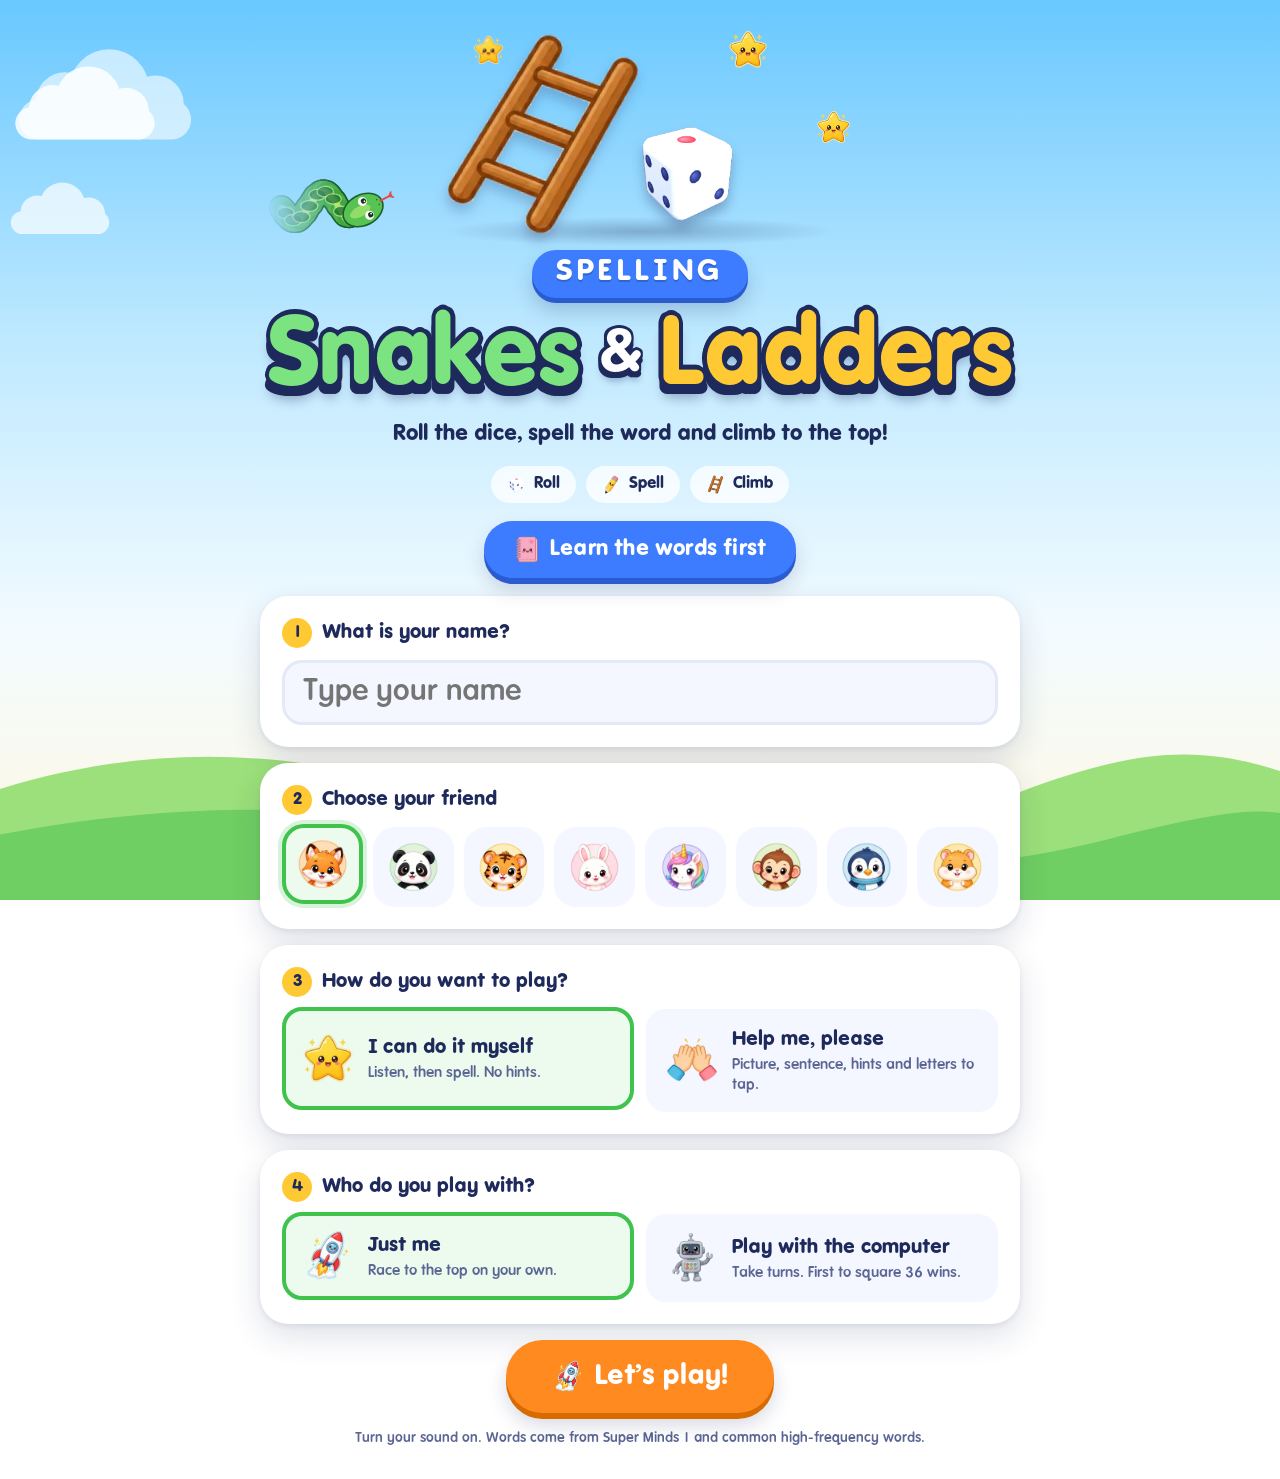
==== index.html @ 4d1ffb11 "Home snake: enters from the scene edge and is on screen almost the whole cycle Co-Authored-By: Claud" ====
<!DOCTYPE html>
<html lang="en-GB">
<head>
<meta charset="utf-8">
<meta name="viewport" content="width=device-width, initial-scale=1, viewport-fit=cover">
<meta name="theme-color" content="#69c8ff">
<title>Spelling Snakes and Ladders</title>
<style>
@font-face{font-family:'Azim';font-style:normal;font-weight:300 500;font-display:swap;src:url([data-uri]) format('woff2')}
@font-face{font-family:'Azim';font-style:normal;font-weight:600 800;font-display:swap;src:url([data-uri]) format('woff2')}

:root{
  --ink:#1f2a5c; --ink-2:#5b6694; --line:#e3e9f7;
  --paper:#ffffff; --paper-2:#f4f7ff;
  --sky-1:#69c8ff; --sky-2:#bfe9ff; --sky-3:#f3fbff;
  --go:#3fc34d; --go-d:#2a9a39;
  --play:#ff8a1f; --play-d:#d96a00;
  --blue:#3d7bff; --blue-d:#2a5bd1;
  --sun:#ffc933; --pink:#ff6f91; --bad:#ef4b5b;
  --r-lg:28px; --r-md:20px; --r-sm:14px;
  --shadow:0 12px 32px rgba(31,42,92,.14), 0 2px 6px rgba(31,42,92,.08);
  --ui:"Azim",system-ui,"Segoe UI",sans-serif;
  --write:"Azim",system-ui,sans-serif;   /* Malaysian school letter shapes (single-storey a and g, curled q and y) */
}
[hidden]{display:none!important}
*{box-sizing:border-box;-webkit-tap-highlight-color:transparent}
html,body{margin:0;min-height:100%}
body{
  font-family:var(--ui);font-weight:500;color:var(--ink);font-size:18px;line-height:1.3;
  background:linear-gradient(180deg,var(--sky-1) 0,var(--sky-2) 38%,var(--sky-3) 70%,#fff7df 100%) fixed;
  -webkit-user-select:none;user-select:none;overflow-x:hidden;
}
button{font:inherit;color:inherit;cursor:pointer;border:0;background:none;padding:0}
button:focus-visible,input:focus-visible{outline:4px solid rgba(61,123,255,.45);outline-offset:3px}
img{-webkit-user-drag:none}
.ico{height:1.2em;width:1.2em;vertical-align:-.25em;object-fit:contain;flex:none}
.ico.dim{filter:grayscale(1);opacity:.28}

/* ---------- backdrop ---------- */
.backdrop{position:fixed;inset:0;z-index:-1;overflow:hidden;pointer-events:none}
.backdrop .hill{position:absolute;left:-5%;width:110%;bottom:-2px}
.cloud{position:absolute;fill:#fff;opacity:.85;animation:drift linear infinite}
.cloud.c1{top:7%;width:170px;animation-duration:90s}
.cloud.c2{top:20%;width:120px;animation-duration:130s;animation-delay:-60s;opacity:.7}
.cloud.c3{top:5%;width:210px;animation-duration:170s;animation-delay:-100s;opacity:.6}
@keyframes drift{from{transform:translateX(-260px)}to{transform:translateX(110vw)}}

/* ---------- buttons ---------- */
.btn{
  display:inline-flex;align-items:center;justify-content:center;gap:10px;font-weight:700;font-size:22px;letter-spacing:.2px;
  padding:14px 30px;border-radius:999px;color:#fff;background:var(--go);box-shadow:0 6px 0 var(--go-d),0 12px 20px rgba(31,42,92,.18);
  transition:transform .08s,box-shadow .08s,filter .15s;position:relative;
}
.btn:hover{filter:brightness(1.05)}
.btn:active{transform:translateY(5px);box-shadow:0 1px 0 var(--go-d),0 4px 8px rgba(31,42,92,.18)}
.btn.blue{background:var(--blue);box-shadow:0 6px 0 var(--blue-d),0 12px 20px rgba(31,42,92,.18)}
.btn.blue:active{box-shadow:0 1px 0 var(--blue-d)}
.btn.light{background:#fff;color:var(--ink);box-shadow:0 5px 0 var(--line),0 10px 16px rgba(31,42,92,.12)}
.btn.small{font-size:19px;padding:10px 22px}
.btn.play{background:var(--play);box-shadow:0 6px 0 var(--play-d),0 12px 20px rgba(31,42,92,.18)}
.btn.play:active{box-shadow:0 1px 0 var(--play-d),0 4px 8px rgba(31,42,92,.18)}
.btn:disabled{background:#c5cde0;box-shadow:0 6px 0 #a3adc6;cursor:not-allowed;filter:none;color:#fff}
.btn:disabled:active{transform:none}
.btn.big{font-size:28px;padding:18px 46px}
.btn.block{width:100%}
.pill{
  display:inline-flex;align-items:center;gap:8px;background:#fff;border-radius:999px;padding:9px 18px;font-weight:600;font-size:17px;
  box-shadow:0 3px 0 var(--line),0 6px 14px rgba(31,42,92,.1);transition:transform .08s;
}
.pill:active{transform:translateY(3px);box-shadow:0 0 0 var(--line)}
.pill.solid{background:var(--blue);color:#fff;box-shadow:0 4px 0 var(--blue-d),0 8px 14px rgba(31,42,92,.14)}
.pill.solid:active{box-shadow:0 1px 0 var(--blue-d)}
.iconbtn{width:46px;height:46px;border-radius:50%;background:#fff;display:grid;place-items:center;box-shadow:0 3px 0 var(--line),0 6px 14px rgba(31,42,92,.1);font-size:24px}
.iconbtn:active{transform:translateY(3px)}

/* ---------- screens ---------- */
.screen{display:none;min-height:100vh;padding:20px 16px 32px}
.screen.on{display:block;animation:fade .35s ease-out}
@keyframes fade{from{opacity:0;transform:translateY(8px)}to{opacity:1;transform:none}}

/* ---------- start ---------- */
.hero{max-width:760px;margin:0 auto;text-align:center}
@keyframes float{50%{transform:translateY(-8px) rotate(2deg)}}
.tag{margin:10px 0 18px;font-size:clamp(17px,3.4vw,22px);color:var(--ink);font-weight:600}
.steps{display:flex;gap:10px;justify-content:center;flex-wrap:wrap;margin:0 0 18px}
.steps div{background:rgba(255,255,255,.75);border-radius:999px;padding:8px 16px;font-weight:600;font-size:16px;display:flex;align-items:center;gap:8px;backdrop-filter:blur(4px)}
.sheet{background:var(--paper);border-radius:var(--r-lg);padding:22px;box-shadow:var(--shadow);text-align:left;margin-bottom:16px}
.sheet h2{margin:0 0 12px;font-size:20px;font-weight:700;display:flex;align-items:center;gap:10px}
.sheet h2 i{font-style:normal;display:grid;place-items:center;width:30px;height:30px;border-radius:50%;background:var(--sun);color:var(--ink);font-size:17px}
.field{
  width:100%;font:inherit;font-weight:400;font-size:30px;padding:12px 18px;border:3px solid var(--line);border-radius:var(--r-md);color:var(--ink);background:var(--paper-2);
  -webkit-user-select:text;user-select:text;font-family:var(--write)
}
.field:focus{outline:none;border-color:var(--blue);background:#fff}
.field.err{border-color:var(--bad);animation:shake .4s}
.avatars{display:grid;grid-template-columns:repeat(auto-fill,minmax(74px,1fr));gap:10px}
.av{aspect-ratio:1;border-radius:22px;background:var(--paper-2);border:4px solid transparent;display:grid;place-items:center;transition:transform .12s,border-color .12s}
.av img{width:70%;height:70%;object-fit:contain}
.av:hover{transform:translateY(-3px)}
.av.sel{border-color:var(--go);background:#ecfbee;box-shadow:0 0 0 4px rgba(63,195,77,.2);transform:translateY(-3px)}
.modes{display:grid;grid-template-columns:1fr 1fr;gap:12px}
@media(max-width:560px){.modes{grid-template-columns:1fr}}
.mode{text-align:left;background:var(--paper-2);border:4px solid transparent;border-radius:var(--r-md);padding:14px 16px;display:flex;gap:14px;align-items:center;transition:transform .12s}
.with{text-align:left;background:var(--paper-2);border:4px solid transparent;border-radius:var(--r-md);padding:14px 16px;display:flex;gap:14px;align-items:center;transition:transform .12s}
.with .ico{height:52px;width:52px}
.with b{display:block;font-size:20px;font-weight:700}
.with small{display:block;font-size:15px;color:var(--ink-2);font-weight:500;margin-top:2px}
.with.sel{border-color:var(--go);background:#ecfbee;transform:translateY(-2px)}
.mode .ico{height:52px;width:52px}
.mode b{display:block;font-size:20px;font-weight:700}
.mode small{display:block;font-size:15px;color:var(--ink-2);font-weight:500;margin-top:2px}
.mode.sel{border-color:var(--go);background:#ecfbee;transform:translateY(-2px)}
.foot{margin-top:16px;font-size:14px;color:var(--ink-2);font-weight:500}

/* ---------- game ---------- */
.bar{max-width:1120px;margin:0 auto 14px;display:flex;align-items:center;justify-content:space-between;gap:10px}
.logo{display:flex;align-items:center;gap:10px;font-weight:700;font-size:22px;color:#fff;text-shadow:0 3px 0 rgba(31,42,92,.3)}
.logo .ico{height:40px;width:40px;filter:drop-shadow(0 3px 3px rgba(0,0,0,.2))}
.bar .right{display:flex;gap:10px}
.stage{display:grid;grid-template-columns:minmax(0,1fr) 340px;gap:24px;max-width:1120px;margin:0 auto;align-items:start}
.boardwrap{
  position:relative;width:min(100%,calc(100vh - 140px),700px);aspect-ratio:1;margin:0 auto;background:#fff;border-radius:34px;padding:12px;
  box-shadow:0 0 0 6px rgba(255,255,255,.55),var(--shadow);
}
.boardwrap svg{width:100%;height:100%;display:block;border-radius:24px}
.bi{position:relative;width:100%;height:100%}
.token{position:absolute;width:11.5%;aspect-ratio:1;--ox:0%;transform:translate(calc(-50% + var(--ox)),-50%);z-index:5;pointer-events:none;transition:left .36s ease-in-out,top .36s ease-in-out,transform .3s}
.token.slide{transition:left 1.2s ease-in-out,top 1.2s ease-in-out,transform .3s}
.token .shad{position:absolute;left:14%;right:14%;bottom:-6%;height:16%;border-radius:50%;background:rgba(31,42,92,.28);filter:blur(2px)}
.token .badge{position:absolute;inset:0;border-radius:50%;background:#fff;border:4px solid var(--sun);box-shadow:0 6px 10px rgba(31,42,92,.3);display:grid;place-items:center;animation:bob 1.6s ease-in-out infinite}
.token.t1 .badge{border-color:var(--pink)}
.token .badge img{width:80%;height:80%;object-fit:contain}
.token.hop .badge{animation:hop .36s ease-in-out}
@keyframes bob{50%{transform:translateY(-6%)}}
@keyframes hop{50%{transform:translateY(-40%) scale(1.08)}}


.card{background:var(--paper);border-radius:var(--r-lg);padding:16px 18px;box-shadow:var(--shadow)}
.players{grid-area:player;display:grid;gap:10px}
.player{display:flex;align-items:center;gap:12px;transition:box-shadow .2s}
.player.turn{box-shadow:0 0 0 4px var(--sun),var(--shadow)}
.player.cpu .pface{border-color:var(--pink)}
.player .pface{width:58px;height:58px;border-radius:50%;background:var(--paper-2);border:4px solid var(--sun);display:grid;place-items:center;flex:none}
.player .pface img{width:78%;height:78%;object-fit:contain}
.player .who{flex:1;min-width:0}
.player .who b{display:block;font-size:20px;font-weight:700;white-space:nowrap;overflow:hidden;text-overflow:ellipsis}
.player .who span{font-size:16px;color:var(--ink-2);display:flex;align-items:center;gap:6px;font-weight:600}
.switch{display:flex;align-items:center;gap:8px;font-weight:600;font-size:15px;color:var(--ink-2)}
.switch .track{width:50px;height:28px;border-radius:999px;background:#c9d2e8;position:relative;transition:background .2s;flex:none}
.switch .track::after{content:"";position:absolute;top:3px;left:3px;width:22px;height:22px;border-radius:50%;background:#fff;box-shadow:0 2px 4px rgba(0,0,0,.25);transition:transform .2s}
.switch[aria-checked=true] .track{background:var(--go)}
.switch[aria-checked=true] .track::after{transform:translateX(22px)}
.progress{grid-area:progress;padding:12px 18px}
.progress .lbl{display:flex;justify-content:space-between;font-weight:600;font-size:15px;color:var(--ink-2);margin-bottom:6px}
.meter{height:14px;border-radius:999px;background:var(--line);position:relative;overflow:visible}
.meter.m2{margin-top:8px}
.meter.m2 i{background:linear-gradient(90deg,#ff9fb5,var(--pink))}
.meter i{position:absolute;left:0;top:0;bottom:0;border-radius:999px;background:linear-gradient(90deg,#7be37f,var(--go));width:0;transition:width .6s ease}
.rollnum{display:inline-grid;place-items:center;min-width:1.9em;height:1.9em;margin-left:.45em;padding:0 .2em;border-radius:50%;background:var(--play);color:#fff;font-size:1.25em;box-shadow:0 3px 0 var(--play-d)}

@media(max-width:860px){
  .stage{grid-template-columns:1fr;gap:14px}
  .boardwrap{width:min(100%,560px);padding:8px;border-radius:26px}
  .boardwrap svg{border-radius:20px}
  .players{grid-template-columns:repeat(auto-fit,minmax(150px,1fr))}
  .logo span{display:none}
  .progress{display:none}
  .card.player{padding:8px 12px}
  .player .pface{width:46px;height:46px;border-width:3px}
  .player .who b{font-size:18px}
}

/* ---------- quiz ---------- */
.modal{position:fixed;inset:0;background:rgba(31,42,92,.55);backdrop-filter:blur(3px);display:none;align-items:center;justify-content:center;padding:10px;z-index:50;overflow:auto}
.modal.on{display:flex}
.quiz{background:#fff;border-radius:34px;width:min(640px,100%);padding:20px 20px 24px;margin:auto;text-align:center;box-shadow:0 20px 50px rgba(0,0,0,.3);animation:rise .3s cubic-bezier(.2,1.2,.4,1)}
@keyframes rise{from{transform:translateY(40px) scale(.94);opacity:0}to{transform:none;opacity:1}}
.qtop{display:flex;justify-content:space-between;align-items:center;margin-bottom:6px;font-weight:600;font-size:15px;color:var(--ink-2)}
.qtop .chipq{background:var(--paper-2);border-radius:999px;padding:5px 14px}
.picture{width:150px;height:150px;margin:2px auto 8px;border-radius:50%;background:radial-gradient(circle at 35% 30%,#fff 0,#eaf4ff 60%,#d7eaff 100%);display:grid;place-items:center;box-shadow:inset 0 0 0 5px #fff,0 0 0 4px #cfe3ff,0 12px 20px rgba(31,42,92,.12)}
.picture img{width:78%;height:78%;object-fit:contain;filter:drop-shadow(0 6px 5px rgba(31,42,92,.22));animation:pic .5s cubic-bezier(.2,1.5,.4,1)}
@keyframes pic{from{transform:scale(.4) rotate(-12deg);opacity:0}to{transform:none;opacity:1}}
.picture .sw{width:70%;height:70%;border-radius:50%;box-shadow:inset 0 -8px 10px rgba(0,0,0,.18),0 4px 8px rgba(0,0,0,.18)}
.listen{width:130px;height:130px;margin:6px auto 10px;border-radius:50%;background:linear-gradient(145deg,#6fa1ff,var(--blue));display:grid;place-items:center;box-shadow:0 8px 0 var(--blue-d),0 16px 24px rgba(31,42,92,.22);transition:transform .08s}
.listen:active{transform:translateY(6px);box-shadow:0 2px 0 var(--blue-d)}
.listen .ico{height:62px;width:62px;filter:brightness(0) invert(1)}
.listen.playing{animation:pulse .9s ease-in-out infinite}
@keyframes pulse{50%{transform:scale(1.07)}}
.tools{display:flex;gap:10px;justify-content:center;flex-wrap:wrap;margin:6px 0 4px}
.sent{margin:10px auto 4px;background:var(--paper-2);border-radius:var(--r-md);padding:10px 16px;font-size:27px;line-height:1.25;font-family:var(--write);font-weight:400;max-width:540px}
.slots{display:flex;gap:8px;justify-content:center;flex-wrap:wrap;margin:14px 0 6px}
.slot{
  width:clamp(38px,11vw,58px);height:clamp(50px,14vw,70px);border-radius:16px;border:3px solid #cdd7ee;border-bottom-width:6px;background:var(--paper-2);
  display:grid;place-items:center;font-family:var(--write);font-size:clamp(34px,9.5vw,52px);line-height:1;font-weight:400;padding-bottom:.12em;transition:background .15s,border-color .15s
}
.slot.cur{border-color:var(--blue);background:#fff;box-shadow:0 0 0 4px rgba(61,123,255,.2)}
.slot.lock{background:#fff6d1;border-color:#f3cf5a}
.slot.ok{background:#e3f9e6;border-color:var(--go);animation:jump .5s both}
.slot.bad{background:#ffe7ea;border-color:var(--bad)}
.slot.pop{animation:popin .18s}
@keyframes popin{from{transform:scale(.7)}to{transform:none}}
@keyframes jump{40%{transform:translateY(-12px)}}
.slots.shake{animation:shake .45s}
@keyframes shake{20%,60%{transform:translateX(-10px)}40%,80%{transform:translateX(10px)}}
#fb{min-height:30px;font-size:19px;font-weight:700;display:flex;align-items:center;justify-content:center;gap:8px}
#fb.good{color:var(--go-d)} #fb.bad{color:var(--bad)}
.keys{display:grid;gap:7px;margin:8px auto;max-width:560px}
.krow{display:flex;gap:6px;justify-content:center}
.key{
  flex:1;max-width:52px;min-width:0;height:clamp(42px,11vw,54px);border-radius:12px;background:#eef2fb;box-shadow:0 4px 0 #c6d0e8;
  font-family:var(--write);font-size:clamp(24px,6.4vw,34px);font-weight:400;line-height:1;padding-bottom:.1em;color:var(--ink)
}
.key:active{transform:translateY(4px);box-shadow:none}
.key.wide{max-width:none;flex:1.7;background:#ffe3e7;box-shadow:0 4px 0 #efb5be;font-family:var(--ui);font-size:15px}
.key.used{opacity:.22;pointer-events:none}
.bank{display:flex;gap:10px;justify-content:center;flex-wrap:wrap;margin:12px 0;max-width:520px;margin-inline:auto}
.bank .key{flex:none;width:58px;max-width:none;height:62px;font-size:32px;background:#e3f0ff;box-shadow:0 5px 0 #b3cdf0}
.row{display:flex;gap:12px;justify-content:center;flex-wrap:wrap;margin-top:10px}

/* ---------- reward ---------- */
#cheer{position:fixed;inset:0;display:none;align-items:center;justify-content:center;z-index:80;pointer-events:none;background:radial-gradient(closest-side,rgba(255,255,255,.55),transparent)}
#cheer.on{display:flex}
.reward{position:relative;text-align:center;animation:cheerpop .6s cubic-bezier(.2,1.6,.4,1)}
.rays{position:absolute;left:50%;top:44%;width:min(560px,130vw);aspect-ratio:1;transform:translate(-50%,-50%);border-radius:50%;
  background:repeating-conic-gradient(rgba(255,201,51,.55) 0 9deg,rgba(255,201,51,0) 9deg 18deg);
  -webkit-mask:radial-gradient(closest-side,#000 40%,transparent 100%);mask:radial-gradient(closest-side,#000 40%,transparent 100%);animation:spin 9s linear infinite}
@keyframes spin{to{transform:translate(-50%,-50%) rotate(360deg)}}
.reward .mascot{position:relative;height:150px;width:150px;object-fit:contain;filter:drop-shadow(0 10px 8px rgba(31,42,92,.3));animation:wob .55s ease-in-out infinite alternate}
.ribbon{position:relative;display:inline-block;background:linear-gradient(180deg,#ff9a3c,var(--play));color:#fff;font-weight:700;font-size:clamp(30px,8vw,54px);padding:8px 40px;border-radius:18px;margin-top:-18px;
  box-shadow:0 8px 0 var(--play-d),0 16px 24px rgba(31,42,92,.3);text-shadow:0 3px 0 rgba(0,0,0,.2)}
.ribbon .ico{height:1em;width:1em}
.rstars{position:relative;margin-top:14px;font-size:clamp(40px,10vw,62px);display:flex;justify-content:center;gap:6px}
.rstars .ico{height:1em;width:1em;animation:starpop .5s cubic-bezier(.2,1.8,.4,1) both}
.rstars .ico.dim{animation:none}
@keyframes starpop{from{transform:scale(0) rotate(-90deg)}to{transform:none}}
@keyframes cheerpop{from{transform:scale(.3);opacity:0}to{transform:none;opacity:1}}
@keyframes wob{from{transform:rotate(-8deg)}to{transform:rotate(8deg)}}
#confetti{position:fixed;inset:0;width:100%;height:100%;pointer-events:none;z-index:90}

/* ---------- end ---------- */
.final{max-width:620px;margin:0 auto;text-align:center}
.final .trophy{height:150px;width:150px;filter:drop-shadow(0 12px 10px rgba(31,42,92,.3));animation:wob .8s ease-in-out infinite alternate}
.final h1{margin:6px 0;font-size:clamp(32px,7vw,48px);color:#fff;text-shadow:0 4px 0 rgba(31,42,92,.35)}
.final .stars{font-size:54px;display:flex;justify-content:center;gap:8px;margin:6px 0 14px}
.final .stars .ico{height:1em;width:1em}
.scoreline{font-size:22px;font-weight:600}
.scoreline b{font-size:30px;color:var(--go-d)}
.miss{display:flex;gap:10px;flex-wrap:wrap;justify-content:center;margin-top:10px}
.miss button{background:#fff3e3;border-radius:16px;padding:8px 18px;font-size:30px;font-weight:400;font-family:var(--write);box-shadow:0 4px 0 #ffd3a1}
.miss button:active{transform:translateY(4px);box-shadow:none}
.note{margin-top:12px;font-size:15px;color:var(--ink-2);white-space:pre-line}

@media (prefers-reduced-motion:reduce){
  *{animation-duration:.01ms!important;animation-iteration-count:1!important;transition-duration:.01ms!important}
}

/* short screens: keep the whole question on one screen */
#checkBtn .ico{filter:brightness(0) invert(1)}
@media (max-height:780px){
  .quiz{padding:12px 16px 16px}
  .picture{width:104px;height:104px;margin:0 auto 4px}
  .listen{width:92px;height:92px;margin:2px auto 6px}
  .listen .ico{height:44px;width:44px}
  .sent{font-size:18px;padding:6px 12px;margin:6px auto 2px}
  .slots{margin:8px 0 4px}
  .bank{margin:8px auto}
  .bank .key{width:50px;height:52px;font-size:28px}
  .key{height:44px}
  .btn{padding:11px 26px;font-size:20px}
}

/* ---------- opponent choice ---------- */
.sub{margin:16px 0 8px;font-size:17px;font-weight:600;color:var(--ink-2)}
.levels{display:flex;gap:10px;flex-wrap:wrap}
.lv{flex:1;min-width:90px;padding:10px 14px;border-radius:999px;background:var(--paper-2);border:4px solid transparent;font-weight:700;font-size:18px}
.lv.sel{border-color:var(--go);background:#ecfbee}
.av.taken{opacity:.3;cursor:not-allowed}

/* ---------- spelling highlight ---------- */
.slot.say{background:#fff0d4;border-color:var(--play);transform:translateY(-6px) scale(1.06);box-shadow:0 8px 0 rgba(255,138,31,.25)}

/* ---------- study / flashcards ---------- */
.groups{max-width:900px;margin:8px auto 0;display:grid;grid-template-columns:repeat(auto-fill,minmax(150px,1fr));gap:14px}
.gtile{background:#fff;border-radius:var(--r-lg);padding:16px 10px 14px;display:grid;justify-items:center;gap:6px;box-shadow:var(--shadow);transition:transform .12s}
.gtile:hover{transform:translateY(-4px)}
.gtile:active{transform:translateY(1px)}
.gtile .gpic{width:84px;height:84px;border-radius:50%;background:radial-gradient(circle at 35% 30%,#fff,#e3f1ff);display:grid;place-items:center;box-shadow:inset 0 0 0 4px #fff,0 0 0 3px #cfe3ff}
.gtile .gpic img{width:70%;height:70%;object-fit:contain}
.gtile b{font-size:18px;font-weight:700}
.gtile small{font-size:14px;color:var(--ink-2);font-weight:500}
.deck{max-width:640px;margin:8px auto 0}
.deckbar{display:flex;align-items:center;gap:14px;margin-bottom:12px;font-weight:700;color:var(--ink)}
.deckbar .meter{flex:1;background:rgba(255,255,255,.7)}
.fcard{background:#fff;border-radius:36px;padding:18px 18px 20px;text-align:center;box-shadow:var(--shadow)}
.fcard.in-r{animation:inr .3s ease-out}
.fcard.in-l{animation:inl .3s ease-out}
@keyframes inr{from{transform:translateX(60px);opacity:0}to{transform:none;opacity:1}}
@keyframes inl{from{transform:translateX(-60px);opacity:0}to{transform:none;opacity:1}}
.fpic{width:176px;height:176px;margin:0 auto 6px;border-radius:50%;background:radial-gradient(circle at 35% 30%,#fff 0,#eaf4ff 60%,#d7eaff 100%);display:grid;place-items:center;box-shadow:inset 0 0 0 6px #fff,0 0 0 5px #cfe3ff,0 14px 24px rgba(31,42,92,.12)}
.fpic img{width:76%;height:76%;object-fit:contain;filter:drop-shadow(0 8px 6px rgba(31,42,92,.22))}
.fpic .sw{width:68%;height:68%;border-radius:50%;box-shadow:inset 0 -8px 12px rgba(0,0,0,.18),0 4px 8px rgba(0,0,0,.18)}
.fword{font-family:var(--write);font-size:clamp(56px,15vw,100px);line-height:1.1;letter-spacing:.02em;margin:6px 0 2px;color:var(--ink);word-break:break-word}
.fword i{font-style:normal;display:inline-block;transition:transform .15s,color .15s}
.fword i.say{color:var(--play);transform:translateY(-8px) scale(1.18)}
.fsent{font-family:var(--write);font-size:clamp(26px,6vw,34px);line-height:1.3;margin:6px 0 14px;color:var(--ink-2)}
.fsent b{font-weight:400;color:var(--play-d);text-decoration:underline;text-decoration-thickness:3px;text-underline-offset:5px}
.ftools{display:flex;gap:10px;justify-content:center;flex-wrap:wrap}
.fnav{display:flex;justify-content:space-between;gap:12px;margin-top:18px}
.fnav .btn{flex:1;max-width:260px}
.fnav .btn.go{background:var(--play);box-shadow:0 6px 0 var(--play-d),0 12px 20px rgba(31,42,92,.18)}
#nextCard .ico[src^="data:image/svg"]{filter:brightness(0) invert(1)}

/* ---------- listening check ---------- */
#checkList h3{margin:18px 0 8px;font-size:19px}
.chk{display:grid;grid-template-columns:repeat(auto-fill,minmax(210px,1fr));gap:8px}
.crow{display:flex;gap:6px;align-items:center}
.crow .pill{flex:1;justify-content:flex-start;font-size:16px;padding:7px 12px;overflow:hidden}
.flag{font-size:13px;font-weight:700;padding:6px 10px;border-radius:999px;background:#eef2fb;color:var(--ink-2)}
.flag.on{background:var(--bad);color:#fff}

.stitle{font-weight:700;font-size:clamp(18px,4.6vw,26px);color:#fff;text-shadow:0 3px 0 rgba(31,42,92,.3);text-align:center;flex:1;padding:0 8px}

/* ---------- fonts: Azim (Bold for titles and buttons, Medium for words and body text) ----------
   Azim glyphs reach 0.78em above the baseline and 0.24em below it, so with line-height:1 and centring they sit
   in the middle of a box. Box height H: font-size .66H for letter boxes, .62H for keys. */
.slot{--h:clamp(64px,17vw,84px);width:clamp(42px,11.5vw,58px);height:var(--h);font-size:calc(var(--h)*.66);line-height:1;padding:0;display:grid;place-items:center}
.key{--h:clamp(46px,11.5vw,56px);height:var(--h);font-size:calc(var(--h)*.62);line-height:1;padding:0;display:grid;place-items:center}
.bank .key{--h:66px;width:60px;height:66px}
.key.wide{font-size:16px;font-weight:700}
@media (max-height:780px){ .bank .key{--h:56px;width:52px;height:56px} }
.field{line-height:1.3;padding:10px 18px}
.sent{line-height:1.3;padding:10px 16px}
.fword{line-height:1.15;font-size:clamp(64px,17vw,112px)}
.fsent{line-height:1.35}
.miss button{line-height:1.2;padding:8px 18px;font-size:28px}

/* ---------- head-to-head scoreboard ---------- */
.versus{grid-area:player;position:relative;display:grid;grid-template-columns:1fr 1fr;gap:12px}
.versus.solo{grid-template-columns:1fr}
.vp{position:relative;background:#fff;border-radius:var(--r-lg);padding:20px 12px 14px;text-align:center;box-shadow:var(--shadow);border:4px solid transparent;transition:transform .25s,box-shadow .25s,border-color .25s}
.vp.me{border-color:#ffe08a;background:linear-gradient(180deg,#fff9e0,#fff 55%)}
.vp.cpu{border-color:#ffc1d0;background:linear-gradient(180deg,#fff0f4,#fff 55%)}
.vp.turn{transform:translateY(-4px) scale(1.03);box-shadow:0 14px 28px rgba(31,42,92,.2)}
.vp.me.turn{border-color:var(--sun)}
.vp.cpu.turn{border-color:var(--pink)}
.vp .turntag{position:absolute;top:-12px;left:50%;transform:translateX(-50%);padding:3px 12px;border-radius:999px;font-size:13px;font-weight:700;color:#fff;background:var(--sun);color:var(--ink);box-shadow:0 3px 0 #d9a400;opacity:0;transition:opacity .2s;white-space:nowrap}
.vp.cpu .turntag{background:var(--pink);color:#fff;box-shadow:0 3px 0 #d94f72}
.vp.turn .turntag{opacity:1}
.vp .pface{width:76px;height:76px;margin:0 auto 6px;border-radius:50%;background:#fff;border:5px solid var(--sun);display:grid;place-items:center;box-shadow:0 6px 12px rgba(31,42,92,.15)}
.vp.cpu .pface{border-color:var(--pink)}
.vp .pface img{width:80%;height:80%;object-fit:contain}
.vp .pname{display:block;font-size:20px;font-weight:700;white-space:nowrap;overflow:hidden;text-overflow:ellipsis}
.vp .pstat{display:flex;justify-content:space-between;gap:6px;font-size:15px;font-weight:600;color:var(--ink-2);margin:4px 2px 8px}
.vp .pstat span{display:inline-flex;align-items:center;gap:4px}
.vp .pstat em{font-style:normal}
.vsbadge{position:absolute;left:50%;top:50%;transform:translate(-50%,-50%) rotate(-8deg);z-index:2;width:52px;height:52px;border-radius:50%;display:grid;place-items:center;
  background:linear-gradient(145deg,#ff9a3c,#ff5f6d);color:#fff;font-weight:700;font-size:21px;letter-spacing:.5px;border:4px solid #fff;box-shadow:0 6px 12px rgba(31,42,92,.3)}
.versus.solo .vp{display:grid;grid-template-columns:76px 1fr;grid-template-areas:"face name" "face stat" "face meter";column-gap:14px;text-align:left;align-items:center;padding:14px 16px}
.versus.solo .pface{grid-area:face;margin:0}
.versus.solo .pname{grid-area:name}
.versus.solo .pstat{grid-area:stat;margin:2px 0 6px}
.versus.solo .meter{grid-area:meter}
.versus.solo .turntag{display:none}
.switch{background:#fff;border-radius:999px;padding:6px 8px 6px 16px;box-shadow:0 3px 0 var(--line),0 6px 14px rgba(31,42,92,.1);color:var(--ink);font-size:16px}
.meter.m2 i{background:linear-gradient(90deg,#ff9fb5,var(--pink))}
@media(max-width:860px){
  .versus{gap:8px}
  .vp{padding:16px 8px 10px}
  .vp .pface{width:56px;height:56px;border-width:4px}
  .vp .pname{font-size:17px}
  .vp .pstat{font-size:13px}
  .vsbadge{width:42px;height:42px;font-size:17px}
  .versus.solo .vp{grid-template-columns:56px 1fr}
}

.vp .pstat span{white-space:nowrap}
.vp .pstat{font-size:14px}

/* ---------- play column: always fits the screen ---------- */
.side{display:flex;flex-direction:column;gap:12px;min-height:0}
.versus{flex:none}
.dicebox{flex:1 1 auto;min-height:0;display:flex;flex-direction:column;align-items:center;gap:8px;padding:10px 14px 16px}
.scene{flex:1 1 auto;min-height:96px;width:100%;display:flex;align-items:center;justify-content:center;cursor:pointer}
#dice3d{height:100%;max-height:220px;aspect-ratio:1;width:auto;max-width:100%;display:block;filter:drop-shadow(0 6px 8px rgba(31,42,92,.12))}
.rollcol{width:100%;display:grid;gap:10px;flex:none}
.status{min-height:32px;display:flex;align-items:center;justify-content:center;gap:6px;text-align:center;font-weight:600;font-size:18px;color:var(--ink);white-space:nowrap;overflow:hidden;text-overflow:ellipsis}
.status .rollnum{font-size:1em;margin-left:.2em}
.btn.pulse:not(:disabled){animation:pulseBtn 1.8s ease-in-out infinite}
@keyframes pulseBtn{50%{transform:scale(1.035)}}
.rollcol .btn{white-space:nowrap}
.versus:not(.solo) .vp:not(.turn){opacity:.88;transform:scale(.98)}
@media(min-width:861px){
  .stage{align-items:stretch;height:calc(100vh - 140px);min-height:470px;max-height:760px}
  .boardwrap{align-self:start}
}
@media(max-width:860px){
  .side{order:-1}
  .dicebox{flex-direction:row;align-items:center;gap:10px;padding:8px 12px}
  .scene{flex:none;width:128px;height:128px;min-height:0}
  #dice3d{height:128px;width:128px}
  .rollcol{flex:1;min-width:0}
  .status{font-size:16px;min-height:26px}
  .rollcol .btn{font-size:21px;padding:12px 10px;gap:8px}
  .rollcol .btn .ico{height:1.05em;width:1.05em}
}

/* ---------- message banner on the board ---------- */
.banner{position:absolute;left:50%;top:8px;transform:translate(-50%,-10px) scale(.95);opacity:0;z-index:9;pointer-events:none;max-width:94%;
  background:#fff8d6;border:4px solid #ffe58a;border-radius:999px;padding:8px 24px;font-size:clamp(18px,3.4vw,26px);font-weight:700;text-align:center;
  box-shadow:0 10px 22px rgba(31,42,92,.28);display:flex;align-items:center;justify-content:center;gap:8px;transition:opacity .2s,transform .28s cubic-bezier(.2,1.4,.4,1)}
.banner.on{opacity:1;transform:translate(-50%,0) scale(1)}
.banner .rollnum{font-size:1em}

/* ---------- how to play ---------- */
.quiz.how{max-width:520px}
.how h2{margin:0 0 12px;font-size:28px}
.howlist{list-style:none;padding:0;margin:0 0 16px;display:grid;gap:10px;text-align:left}
.howlist li{display:flex;gap:14px;align-items:center;background:var(--paper-2);border-radius:16px;padding:10px 14px;font-size:19px;line-height:1.25}
.howlist .ico{height:44px;width:44px;flex:none}

#game{padding-bottom:10px}

/* very short laptop windows: compact scoreboard and dice so nothing needs scrolling */
@media (min-width:861px) and (max-height:640px){
  .stage{min-height:400px}
  .side{gap:8px}
  .vp{padding:14px 8px 8px}
  .vp .pface{width:46px;height:46px;border-width:4px;margin-bottom:2px}
  .vp .pname{font-size:16px}
  .vp .pstat{margin:2px 2px 4px;font-size:13px}
  .vsbadge{width:40px;height:40px;font-size:16px}
  .dicebox{padding:6px 10px 10px;gap:4px}
  .scene{min-height:60px}
  .status{min-height:22px;font-size:15px}
  .rollcol{gap:6px}
  .rollcol .btn{padding:9px 18px;font-size:19px}
}

.banner{width:max-content}

/* ---------- a word is never torn apart ---------- */
body{overflow-wrap:normal;word-break:normal;hyphens:none}
.fword{white-space:nowrap;word-break:normal;overflow-wrap:normal;display:block}
.slots{container-type:inline-size;flex-wrap:nowrap;gap:6px}
.slot{width:min(58px,calc((100cqi - (var(--cnt,6) - 1)*6px)/var(--cnt,6)));flex:none;font-size:min(calc(var(--h)*.66),calc(100cqi/var(--cnt,6)*.78))}
.miss button,.pname,.gtile b{white-space:nowrap}

/* ---------- home page logo ---------- */
.title{margin:2px 0 0;display:flex;flex-direction:column;align-items:center;gap:8px;font-weight:700}
.t-top{display:inline-block;padding:3px 24px 6px;border-radius:999px;background:var(--blue);color:#fff;font-size:clamp(18px,4.4vw,30px);letter-spacing:.16em;text-transform:uppercase;
  box-shadow:0 5px 0 var(--blue-d),0 12px 20px rgba(31,42,92,.22);text-shadow:0 2px 0 rgba(0,0,0,.18)}
.t-main{display:flex;flex-wrap:wrap;justify-content:center;align-items:center;gap:0 .2em;font-size:clamp(46px,12.5vw,96px);line-height:1.08}
.t-main span{white-space:nowrap;
  /* navy outline on all sides, then a solid "extruded" edge under the letters: reads on any sky colour */
  text-shadow:
   .05em 0 0 #1f2a5c,-.05em 0 0 #1f2a5c,0 .05em 0 #1f2a5c,0 -.05em 0 #1f2a5c,
   .036em .036em 0 #1f2a5c,-.036em .036em 0 #1f2a5c,.036em -.036em 0 #1f2a5c,-.036em -.036em 0 #1f2a5c,
   0 .1em 0 #1f2a5c,.04em .1em 0 #1f2a5c,-.04em .1em 0 #1f2a5c,0 .15em .12em rgba(31,42,92,.35)}
.t-snakes{color:#7be37f}
.t-ladders{color:#ffc933}
.t-amp{color:#fff;font-size:.62em;position:relative;top:-.04em}

/* ---------- one scene: the ladder leans on the dice and the snake coils up beside it ---------- */
.hero-art{position:relative;width:min(400px,84vw);height:clamp(150px,34vw,210px);margin:6px auto 4px}
.hero-art .ha{position:absolute;display:block}
.hero-art .ground{left:6%;right:6%;bottom:0;height:13%;border-radius:50%;background:radial-gradient(closest-side,rgba(31,42,92,.28),rgba(31,42,92,0))}
.hero-art .spark{width:9%;height:auto;z-index:4;animation:twinkle 2.4s ease-in-out infinite}
.hero-art .s1{left:70%;top:2%}
.hero-art .s2{left:20%;top:6%;width:7%;animation-delay:-1.2s}
.hero-art .s3{left:90%;top:38%;width:8%;animation-delay:-.6s}
@keyframes twinkle{0%,100%{transform:scale(.8);opacity:.7}50%{transform:scale(1.15);opacity:1}}
/* scene tweak: ladder leans on the dice but stays visible */
.hero-art{width:min(440px,88vw);height:clamp(160px,36vw,220px)}
.hero-art .s2{left:12%;top:4%}

/* ---------- home scene in motion: the snake climbs the ladder, the dice rolls beside it ---------- */
.hero-art .rig{left:0;bottom:5%;height:94%;aspect-ratio:1;transform:rotate(11deg);transform-origin:50% 100%;z-index:1}
.hero-art .rig .lad{position:absolute;inset:0;width:100%;height:100%;filter:drop-shadow(0 8px 6px rgba(31,42,92,.22))}
.hero-art .roller{left:47%;bottom:6%;width:27%;z-index:3;animation:rollAcross 7s ease-in-out infinite}
.hero-art .roller .hop{animation:hopRoll 7s ease-in-out infinite}
.hero-art .roller img{display:block;width:100%;height:auto;filter:drop-shadow(0 8px 6px rgba(31,42,92,.3));animation:spinRoll 7s ease-in-out infinite}
/* rolls to the right turning over three times, bounces as it goes, rests, then rolls back */
@keyframes rollAcross{0%,6%{transform:translateX(0)}40%,56%{transform:translateX(88%)}90%,100%{transform:translateX(0)}}
@keyframes spinRoll{0%,6%{transform:rotate(0)}40%,56%{transform:rotate(1080deg)}90%,100%{transform:rotate(0)}}
@keyframes hopRoll{0%,6%{transform:translateY(0)}13%{transform:translateY(-22%)}20%{transform:translateY(0)}27%{transform:translateY(-14%)}34%{transform:translateY(0)}40%{transform:translateY(-6%)}44%,56%{transform:translateY(0)}
  63%{transform:translateY(-20%)}70%{transform:translateY(0)}77%{transform:translateY(-12%)}84%{transform:translateY(0)}90%,100%{transform:translateY(0)}}

/* the whole snake is drawn on a canvas that reaches a little to the left of the scene so it slides in from outside */
.hero-art .hero-snake{left:-35%;top:0;z-index:2;pointer-events:none;-webkit-mask-image:linear-gradient(90deg,transparent 0,#000 12%);mask-image:linear-gradient(90deg,transparent 0,#000 12%)}

</style>
</head>
<body>

<div class="backdrop" aria-hidden="true">
  <svg class="cloud c1" viewBox="0 0 200 100"><g><rect x="18" y="52" width="164" height="38" rx="19"/><circle cx="62" cy="54" r="28"/><circle cx="104" cy="42" r="38"/><circle cx="148" cy="56" r="27"/></g></svg>
  <svg class="cloud c2" viewBox="0 0 200 100"><g><rect x="18" y="52" width="164" height="38" rx="19"/><circle cx="62" cy="54" r="28"/><circle cx="104" cy="42" r="38"/><circle cx="148" cy="56" r="27"/></g></svg>
  <svg class="cloud c3" viewBox="0 0 200 100"><g><rect x="18" y="52" width="164" height="38" rx="19"/><circle cx="62" cy="54" r="28"/><circle cx="104" cy="42" r="38"/><circle cx="148" cy="56" r="27"/></g></svg>
  <svg class="hill" viewBox="0 0 1200 220" preserveAspectRatio="none" height="22%" width="100%">
    <path d="M0 120C150 40 300 40 450 110S750 190 900 110 1100 50 1200 100V220H0z" fill="#9be07a"/>
    <path d="M0 160C200 100 350 110 520 150S850 200 1000 150 1150 120 1200 150V220H0z" fill="#6fcf62"/>
  </svg>
</div>

<!-- ============ START ============ -->
<section id="start" class="screen on">
  <div class="hero">
    <div class="hero-art" aria-hidden="true">
      <div class="ha ground"></div>
      <div class="ha rig">
        <img class="lad" data-i="ladder" alt="">
      </div>
      <div class="ha roller"><div class="hop"><img class="rolldie" data-i="die" alt=""></div></div>
      <img class="ha spark s1" data-i="star" alt="">
      <img class="ha spark s2" data-i="star" alt="">
      <img class="ha spark s3" data-i="star" alt="">
    </div>
    <h1 class="title" aria-label="Spelling Snakes and Ladders">
      <span class="t-top">Spelling</span>
      <span class="t-main"><span class="t-snakes">Snakes</span> <span class="t-amp">&amp;</span> <span class="t-ladders">Ladders</span></span>
    </h1>
    <p class="tag">Roll the dice, spell the word and climb to the top!</p>
    <div class="steps">
      <div><img class="ico" data-i="die" alt=""> Roll</div>
      <div><img class="ico" data-i="pencil" alt=""> Spell</div>
      <div><img class="ico" data-i="ladder" alt=""> Climb</div>
    </div>
    <button class="btn blue" id="studyBtn" style="margin:0 0 18px"><img class="ico" data-i="notebook" alt=""> Learn the words first</button>

    <div class="sheet">
      <h2><i>1</i> What is your name?</h2>
      <input id="name" class="field" type="text" maxlength="20" placeholder="Type your name" autocomplete="off">
    </div>
    <div class="sheet">
      <h2><i>2</i> Choose your friend</h2>
      <div class="avatars" id="avatars"></div>
    </div>
    <div class="sheet">
      <h2><i>3</i> How do you want to play?</h2>
      <div class="modes">
        <button class="mode" data-mode="solo"><img class="ico" data-i="star" alt=""><span><b>I can do it myself</b><small>Listen, then spell. No hints.</small></span></button>
        <button class="mode" data-mode="help"><img class="ico" data-i="help" alt=""><span><b>Help me, please</b><small>Picture, sentence, hints and letters to tap.</small></span></button>
      </div>
    </div>
    <div class="sheet">
      <h2><i>4</i> Who do you play with?</h2>
      <div class="modes">
        <button class="with" data-play="alone"><img class="ico" data-i="rocket" alt=""><span><b>Just me</b><small>Race to the top on your own.</small></span></button>
        <button class="with" data-play="cpu"><img class="ico" data-i="robot" alt=""><span><b>Play with the computer</b><small>Take turns. First to square 36 wins.</small></span></button>
      </div>
      <div id="oppBox" hidden>
        <h3 class="sub">Choose your opponent</h3>
        <div class="avatars" id="oppAvatars"></div>
        <h3 class="sub">How good is the computer?</h3>
        <div class="levels">
          <button class="lv" data-level="easy">Easy</button>
          <button class="lv" data-level="medium">Medium</button>
          <button class="lv" data-level="hard">Tricky</button>
        </div>
      </div>
    </div>
    <button class="btn play big" id="goBtn"><img class="ico" data-i="rocket" alt=""> Let's play!</button>
    <div class="foot">Turn your sound on. Words come from Super Minds 1 and common high-frequency words.</div>
  </div>
</section>

<!-- ============ GAME ============ -->
<section id="game" class="screen">
  <div class="bar">
    <div class="logo"><img class="ico" data-i="die" alt=""><span>Snakes &amp; Ladders</span></div>
    <div class="right">
      <button class="switch" id="helpSwitch" role="switch" aria-checked="false"><span>Help</span><span class="track"></span></button>
      <button class="iconbtn" id="howBtn" aria-label="How to play" style="font-size:26px;font-weight:700">?</button>
      <button class="iconbtn" id="muteBtn" aria-label="Sound on or off"></button>
      <button class="iconbtn" id="quitBtn" aria-label="Back to start"><img class="ico" data-i="home" alt=""></button>
    </div>
  </div>
  <div class="stage">
    <div class="boardwrap" id="boardwrap">
      <div class="bi" id="bi">
        <svg id="board" viewBox="0 0 600 600" xmlns="http://www.w3.org/2000/svg" role="img" aria-label="Snakes and ladders board"></svg>
        <div class="banner" id="banner" aria-live="polite"></div>
      </div>
    </div>
    <div class="side">
      <div class="versus" id="versus">
        <div class="vp me" id="pHuman">
          <span class="turntag">Your turn</span>
          <div class="pface"><img id="faceImg" alt=""></div>
          <b class="pname" id="whoName"></b>
          <div class="pstat"><span><img class="ico" data-i="star" alt=""> <em id="starCount">0</em></span><span class="sq">Square <b id="sqNow">0</b></span></div>
          <div class="meter"><i id="meterFill"></i></div>
        </div>
        <div class="vsbadge" id="vsBadge">VS</div>
        <div class="vp cpu" id="pCpu" hidden>
          <span class="turntag">Their turn</span>
          <div class="pface"><img id="oppFace" alt=""></div>
          <b class="pname" id="oppName"></b>
          <div class="pstat"><span title="Computer player"><img class="ico" data-i="robot" alt=""></span><span class="sq" id="oppSq">Square 0</span></div>
          <div class="meter m2" id="meter2"><i id="meterFill2"></i></div>
        </div>
      </div>
      <div class="card dicebox" id="diceBox">
        <div class="scene" id="diceScene"><canvas id="dice3d" aria-label="Dice"></canvas></div>
        <div class="rollcol">
          <div class="status" id="status" aria-live="polite">Tap the dice to roll!</div>
          <button class="btn play block pulse" id="rollBtn"><img class="ico" data-i="die" alt=""> Roll the dice</button>
        </div>
      </div>
    </div>
  </div>
</section>

<!-- ============ STUDY ============ -->
<section id="study" class="screen">
  <div class="bar">
    <button class="pill" id="studyBack"><img class="ico" data-i="prev" alt=""> Back</button>
    <div class="stitle" id="studyTitle">Learn the words</div>
    <button class="iconbtn" id="studyMute" aria-label="Sound on or off"></button>
  </div>
  <div class="groups" id="studyGroups"></div>
  <div class="deck" id="studyDeck" hidden>
    <div class="deckbar"><span id="deckCount">1 of 1</span><div class="meter"><i id="deckFill"></i></div></div>
    <div class="fcard" id="fcard">
      <div class="fpic" id="fpic"></div>
      <div class="fword" id="fword"></div>
      <div class="fsent" id="fsent"></div>
      <div class="ftools">
        <button class="pill solid" id="hearCard"><img class="ico" data-i="speaker" alt=""> Hear it</button>
        <button class="pill" id="spellCard"><img class="ico" data-i="pencil" alt=""> Spell it</button>
        <button class="pill" id="sentCard"><img class="ico" data-i="talk" alt=""> Sentence</button>
      </div>
    </div>
    <div class="fnav">
      <button class="btn small light" id="prevCard"><img class="ico" data-i="prev" alt=""> Back</button>
      <button class="btn small" id="nextCard">Next</button>
    </div>
  </div>
</section>

<!-- ============ LISTENING CHECK (add #check to the link) ============ -->
<section id="check" class="screen">
  <div class="final" style="max-width:760px;text-align:left">
    <div class="bar"><button class="pill" id="checkBack"><img class="ico" data-i="prev" alt=""> Back</button><div class="stitle">Listening check</div><span></span></div>
    <div class="sheet">
      <p style="margin:0">Tap each button to hear it. If something sounds wrong, tap <b>Wrong?</b> next to it. Then tap <b>Copy list</b> and send the list to Claude.</p>
      <div class="row" style="justify-content:flex-start"><button class="btn small" id="copyFlags">Copy list</button><span>Flagged: <b id="flagCount">0</b></span></div>
      <div class="note" id="flagNote"></div>
    </div>
    <div class="sheet" id="checkList"></div>
  </div>
</section>

<!-- ============ QUIZ ============ -->
<div class="modal" id="quiz" role="dialog" aria-modal="true" aria-label="Spell the word">
  <div class="quiz">
    <div class="qtop"><span class="chipq" id="qsq">Square 1</span><span class="chipq" id="qmode"></span></div>
    <div class="picture" id="picture"></div>
    <button class="listen" id="listenBtn" aria-label="Hear the word"><img class="ico" data-i="speaker" alt=""></button>
    <div class="tools">
      <button class="pill" id="hearSent"><img class="ico" data-i="talk" alt=""> Hear a sentence</button>
      <button class="pill solid" id="hintBtn"><img class="ico" data-i="bulb" alt=""> Hint</button>
    </div>
    <div class="sent" id="sent"></div>
    <div class="slots" id="slots"></div>
    <div id="fb" aria-live="polite"></div>
    <div class="bank" id="bank"></div>
    <div class="keys" id="keys"></div>
    <div class="row">
      <button class="btn block" id="checkBtn" style="max-width:340px"><img class="ico" data-i="check" alt=""> Check</button>
      <button class="btn play block" id="nextBtn" style="display:none;max-width:340px">Next</button>
    </div>
  </div>
</div>

<!-- ============ HOW TO PLAY ============ -->
<div class="modal" id="howto" role="dialog" aria-modal="true" aria-label="How to play">
  <div class="quiz how">
    <h2>How to play</h2>
    <ol class="howlist">
      <li><img class="ico" data-i="die" alt=""><span><b>Roll the dice.</b> Tap the dice or the orange button.</span></li>
      <li><img class="ico" data-i="pencil" alt=""><span><b>Spell the word.</b> Listen, then type it or tap the letters.</span></li>
      <li><img class="ico" data-i="ladder" alt=""><span><b>Spell it right</b> and climb the ladder.</span></li>
      <li><img class="ico" data-i="snake" alt=""><span><b>Spell it wrong on a snake</b> and slide down.</span></li>
      <li><img class="ico" data-i="trophy" alt=""><span><b>First to square 36 wins!</b></span></li>
    </ol>
    <button class="btn play" id="howOk">Got it!</button>
  </div>
</div>

<!-- ============ REWARD ============ -->
<div id="cheer"><div class="reward"><div class="rays"></div><img class="mascot" id="cMascot" alt=""><br><div class="ribbon" id="cText">Great job!</div><div class="rstars" id="cStars"></div></div></div>
<canvas id="confetti"></canvas>

<!-- ============ END ============ -->
<section id="end" class="screen">
  <div class="final">
    <img class="trophy" data-i="trophy" alt="">
    <h1 id="endTitle">You did it!</h1>
    <div class="stars" id="endStars"></div>
    <div class="sheet" style="text-align:center"><div class="scoreline" id="endScore"></div></div>
    <div class="sheet" id="missPanel" style="text-align:center">
      <h2 style="justify-content:center"><img class="ico" data-i="biceps" alt=""> Words to practise</h2>
      <div style="font-size:15px;color:var(--ink-2)">Tap a word to hear it spelled.</div>
      <div class="miss" id="missList"></div>
    </div>
    <div class="row">
      <button class="btn play" id="againBtn"><img class="ico" data-i="rocket" alt=""> Play again</button>
      <button class="pill" id="copyBtn">Copy result for teacher</button>
    </div>
    <div class="note" id="copyNote"></div>
  </div>
</div>

<script>
/**
 * @license
 * Copyright 2010-2023 Three.js Authors
 * SPDX-License-Identifier: MIT
 */
!function(t,e){"object"==typeof exports&&"undefined"!=typeof module?e(exports):"function"==typeof define&&define.amd?define(["exports"],e):e((t="undefined"!=typeof globalThis?globalThis:t||self).THREE={})}(this,(function(t){"use strict";const e="152",n=100,i=300,r=301,s=302,a=303,o=304,l=306,c=1e3,h=1001,u=1002,d=1003,p=1004,m=1005,f=1006,g=1007,v=1008,_=1009,x=1012,y=1014,M=1015,S=1016,b=1020,E=1023,T=1026,w=1027,A=33776,R=33777,C=33778,L=33779,P=35840,I=35841,U=35842,D=35843,N=37492,O=37496,F=37808,B=37809,z=37810,G=37811,H=37812,k=37813,V=37814,W=37815,X=37816,j=37817,q=37818,Y=37819,Z=37820,J=37821,K=36492,$=36284,Q=36285,tt=36286,et=2300,nt=2301,it=2302,rt=2400,st=2401,at=2402,ot=2500,lt=2501,ct=3e3,ht=3001,ut="",dt="srgb",pt="srgb-linear",mt="display-p3",ft=7680,gt=35044,vt="300 es",_t=1035;class xt{addEventListener(t,e){void 0===this._listeners&&(this._listeners={});const n=this._listeners;void 0===n[t]&&(n[t]=[]),-1===n[t].indexOf(e)&&n[t].push(e)}hasEventListener(t,e){if(void 0===this._listeners)return!1;const n=this._listeners;return void 0!==n[t]&&-1!==n[t].indexOf(e)}removeEventListener(t,e){if(void 0===this._listeners)return;const n=this._listeners[t];if(void 0!==n){const t=n.indexOf(e);-1!==t&&n.splice(t,1)}}dispatchEvent(t){if(void 0===this._listeners)return;const e=this._listeners[t.type];if(void 0!==e){t.target=this;const n=e.slice(0);for(let e=0,i=n.length;e<i;e++)n[e].call(this,t);t.target=null}}}const yt=["00","01","02","03","04","05","06","07","08","09","0a","0b","0c","0d","0e","0f","10","11","12","13","14","15","16","17","18","19","1a","1b","1c","1d","1e","1f","20","21","22","23","24","25","26","27","28","29","2a","2b","2c","2d","2e","2f","30","31","32","33","34","35","36","37","38","39","3a","3b","3c","3d","3e","3f","40","41","42","43","44","45","46","47","48","49","4a","4b","4c","4d","4e","4f","50","51","52","53","54","55","56","57","58","59","5a","5b","5c","5d","5e","5f","60","61","62","63","64","65","66","67","68","69","6a","6b","6c","6d","6e","6f","70","71","72","73","74","75","76","77","78","79","7a","7b","7c","7d","7e","7f","80","81","82","83","84","85","86","87","88","89","8a","8b","8c","8d","8e","8f","90","91","92","93","94","95","96","97","98","99","9a","9b","9c","9d","9e","9f","a0","a1","a2","a3","a4","a5","a6","a7","a8","a9","aa","ab","ac","ad","ae","af","b0","b1","b2","b3","b4","b5","b6","b7","b8","b9","ba","bb","bc","bd","be","bf","c0","c1","c2","c3","c4","c5","c6","c7","c8","c9","ca","cb","cc","cd","ce","cf","d0","d1","d2","d3","d4","d5","d6","d7","d8","d9","da","db","dc","dd","de","df","e0","e1","e2","e3","e4","e5","e6","e7","e8","e9","ea","eb","ec","ed","ee","ef","f0","f1","f2","f3","f4","f5","f6","f7","f8","f9","fa","fb","fc","fd","fe","ff"];let Mt=1234567;const St=Math.PI/180,bt=180/Math.PI;function Et(){const t=4294967295*Math.random()|0,e=4294967295*Math.random()|0,n=4294967295*Math.random()|0,i=4294967295*Math.random()|0;return(yt[255&t]+yt[t>>8&255]+yt[t>>16&255]+yt[t>>24&255]+"-"+yt[255&e]+yt[e>>8&255]+"-"+yt[e>>16&15|64]+yt[e>>24&255]+"-"+yt[63&n|128]+yt[n>>8&255]+"-"+yt[n>>16&255]+yt[n>>24&255]+yt[255&i]+yt[i>>8&255]+yt[i>>16&255]+yt[i>>24&255]).toLowerCase()}function Tt(t,e,n){return Math.max(e,Math.min(n,t))}function wt(t,e){return(t%e+e)%e}function At(t,e,n){return(1-n)*t+n*e}function Rt(t){return 0==(t&t-1)&&0!==t}function Ct(t){return Math.pow(2,Math.ceil(Math.log(t)/Math.LN2))}function Lt(t){return Math.pow(2,Math.floor(Math.log(t)/Math.LN2))}function Pt(t,e){switch(e.constructor){case Float32Array:return t;case Uint16Array:return t/65535;case Uint8Array:return t/255;case Int16Array:return Math.max(t/32767,-1);case Int8Array:return Math.max(t/127,-1);default:throw new Error("Invalid component type.")}}function It(t,e){switch(e.constructor){case Float32Array:return t;case Uint16Array:return Math.round(65535*t);case Uint8Array:return Math.round(255*t);case Int16Array:return Math.round(32767*t);case Int8Array:return Math.round(127*t);default:throw new Error("Invalid component type.")}}const Ut={DEG2RAD:St,RAD2DEG:bt,generateUUID:Et,clamp:Tt,euclideanModulo:wt,mapLinear:function(t,e,n,i,r){return i+(t-e)*(r-i)/(n-e)},inverseLerp:function(t,e,n){return t!==e?(n-t)/(e-t):0},lerp:At,damp:function(t,e,n,i){return At(t,e,1-Math.exp(-n*i))},pingpong:function(t,e=1){return e-Math.abs(wt(t,2*e)-e)},smoothstep:function(t,e,n){return t<=e?0:t>=n?1:(t=(t-e)/(n-e))*t*(3-2*t)},smootherstep:function(t,e,n){return t<=e?0:t>=n?1:(t=(t-e)/(n-e))*t*t*(t*(6*t-15)+10)},randInt:function(t,e){return t+Math.floor(Math.random()*(e-t+1))},randFloat:function(t,e){return t+Math.random()*(e-t)},randFloatSpread:function(t){return t*(.5-Math.random())},seededRandom:function(t){void 0!==t&&(Mt=t);let e=Mt+=1831565813;return e=Math.imul(e^e>>>15,1|e),e^=e+Math.imul(e^e>>>7,61|e),((e^e>>>14)>>>0)/4294967296},degToRad:function(t){return t*St},radToDeg:function(t){return t*bt},isPowerOfTwo:Rt,ceilPowerOfTwo:Ct,floorPowerOfTwo:Lt,setQuaternionFromProperEuler:function(t,e,n,i,r){const s=Math.cos,a=Math.sin,o=s(n/2),l=a(n/2),c=s((e+i)/2),h=a((e+i)/2),u=s((e-i)/2),d=a((e-i)/2),p=s((i-e)/2),m=a((i-e)/2);switch(r){case"XYX":t.set(o*h,l*u,l*d,o*c);break;case"YZY":t.set(l*d,o*h,l*u,o*c);break;case"ZXZ":t.set(l*u,l*d,o*h,o*c);break;case"XZX":t.set(o*h,l*m,l*p,o*c);break;case"YXY":t.set(l*p,o*h,l*m,o*c);break;case"ZYZ":t.set(l*m,l*p,o*h,o*c);break;default:console.warn("THREE.MathUtils: .setQuaternionFromProperEuler() encountered an unknown order: "+r)}},normalize:It,denormalize:Pt};class Dt{constructor(t=0,e=0){Dt.prototype.isVector2=!0,this.x=t,this.y=e}get width(){return this.x}set width(t){this.x=t}get height(){return this.y}set height(t){this.y=t}set(t,e){return this.x=t,this.y=e,this}setScalar(t){return this.x=t,this.y=t,this}setX(t){return this.x=t,this}setY(t){return this.y=t,this}setComponent(t,e){switch(t){case 0:this.x=e;break;case 1:this.y=e;break;default:throw new Error("index is out of range: "+t)}return this}getComponent(t){switch(t){case 0:return this.x;case 1:return this.y;default:throw new Error("index is out of range: "+t)}}clone(){return new this.constructor(this.x,this.y)}copy(t){return this.x=t.x,this.y=t.y,this}add(t){return this.x+=t.x,this.y+=t.y,this}addScalar(t){return this.x+=t,this.y+=t,this}addVectors(t,e){return this.x=t.x+e.x,this.y=t.y+e.y,this}addScaledVector(t,e){return this.x+=t.x*e,this.y+=t.y*e,this}sub(t){return this.x-=t.x,this.y-=t.y,this}subScalar(t){return this.x-=t,this.y-=t,this}subVectors(t,e){return this.x=t.x-e.x,this.y=t.y-e.y,this}multiply(t){return this.x*=t.x,this.y*=t.y,this}multiplyScalar(t){return this.x*=t,this.y*=t,this}divide(t){return this.x/=t.x,this.y/=t.y,this}divideScalar(t){return this.multiplyScalar(1/t)}applyMatrix3(t){const e=this.x,n=this.y,i=t.elements;return this.x=i[0]*e+i[3]*n+i[6],this.y=i[1]*e+i[4]*n+i[7],this}min(t){return this.x=Math.min(this.x,t.x),this.y=Math.min(this.y,t.y),this}max(t){return this.x=Math.max(this.x,t.x),this.y=Math.max(this.y,t.y),this}clamp(t,e){return this.x=Math.max(t.x,Math.min(e.x,this.x)),this.y=Math.max(t.y,Math.min(e.y,this.y)),this}clampScalar(t,e){return this.x=Math.max(t,Math.min(e,this.x)),this.y=Math.max(t,Math.min(e,this.y)),this}clampLength(t,e){const n=this.length();return this.divideScalar(n||1).multiplyScalar(Math.max(t,Math.min(e,n)))}floor(){return this.x=Math.floor(this.x),this.y=Math.floor(this.y),this}ceil(){return this.x=Math.ceil(this.x),this.y=Math.ceil(this.y),this}round(){return this.x=Math.round(this.x),this.y=Math.round(this.y),this}roundToZero(){return this.x=this.x<0?Math.ceil(this.x):Math.floor(this.x),this.y=this.y<0?Math.ceil(this.y):Math.floor(this.y),this}negate(){return this.x=-this.x,this.y=-this.y,this}dot(t){return this.x*t.x+this.y*t.y}cross(t){return this.x*t.y-this.y*t.x}lengthSq(){return this.x*this.x+this.y*this.y}length(){return Math.sqrt(this.x*this.x+this.y*this.y)}manhattanLength(){return Math.abs(this.x)+Math.abs(this.y)}normalize(){return this.divideScalar(this.length()||1)}angle(){return Math.atan2(-this.y,-this.x)+Math.PI}angleTo(t){const e=Math.sqrt(this.lengthSq()*t.lengthSq());if(0===e)return Math.PI/2;const n=this.dot(t)/e;return Math.acos(Tt(n,-1,1))}distanceTo(t){return Math.sqrt(this.distanceToSquared(t))}distanceToSquared(t){const e=this.x-t.x,n=this.y-t.y;return e*e+n*n}manhattanDistanceTo(t){return Math.abs(this.x-t.x)+Math.abs(this.y-t.y)}setLength(t){return this.normalize().multiplyScalar(t)}lerp(t,e){return this.x+=(t.x-this.x)*e,this.y+=(t.y-this.y)*e,this}lerpVectors(t,e,n){return this.x=t.x+(e.x-t.x)*n,this.y=t.y+(e.y-t.y)*n,this}equals(t){return t.x===this.x&&t.y===this.y}fromArray(t,e=0){return this.x=t[e],this.y=t[e+1],this}toArray(t=[],e=0){return t[e]=this.x,t[e+1]=this.y,t}fromBufferAttribute(t,e){return this.x=t.getX(e),this.y=t.getY(e),this}rotateAround(t,e){const n=Math.cos(e),i=Math.sin(e),r=this.x-t.x,s=this.y-t.y;return this.x=r*n-s*i+t.x,this.y=r*i+s*n+t.y,this}random(){return this.x=Math.random(),this.y=Math.random(),this}*[Symbol.iterator](){yield this.x,yield this.y}}class Nt{constructor(){Nt.prototype.isMatrix3=!0,this.elements=[1,0,0,0,1,0,0,0,1]}set(t,e,n,i,r,s,a,o,l){const c=this.elements;return c[0]=t,c[1]=i,c[2]=a,c[3]=e,c[4]=r,c[5]=o,c[6]=n,c[7]=s,c[8]=l,this}identity(){return this.set(1,0,0,0,1,0,0,0,1),this}copy(t){const e=this.elements,n=t.elements;return e[0]=n[0],e[1]=n[1],e[2]=n[2],e[3]=n[3],e[4]=n[4],e[5]=n[5],e[6]=n[6],e[7]=n[7],e[8]=n[8],this}extractBasis(t,e,n){return t.setFromMatrix3Column(this,0),e.setFromMatrix3Column(this,1),n.setFromMatrix3Column(this,2),this}setFromMatrix4(t){const e=t.elements;return this.set(e[0],e[4],e[8],e[1],e[5],e[9],e[2],e[6],e[10]),this}multiply(t){return this.multiplyMatrices(this,t)}premultiply(t){return this.multiplyMatrices(t,this)}multiplyMatrices(t,e){const n=t.elements,i=e.elements,r=this.elements,s=n[0],a=n[3],o=n[6],l=n[1],c=n[4],h=n[7],u=n[2],d=n[5],p=n[8],m=i[0],f=i[3],g=i[6],v=i[1],_=i[4],x=i[7],y=i[2],M=i[5],S=i[8];return r[0]=s*m+a*v+o*y,r[3]=s*f+a*_+o*M,r[6]=s*g+a*x+o*S,r[1]=l*m+c*v+h*y,r[4]=l*f+c*_+h*M,r[7]=l*g+c*x+h*S,r[2]=u*m+d*v+p*y,r[5]=u*f+d*_+p*M,r[8]=u*g+d*x+p*S,this}multiplyScalar(t){const e=this.elements;return e[0]*=t,e[3]*=t,e[6]*=t,e[1]*=t,e[4]*=t,e[7]*=t,e[2]*=t,e[5]*=t,e[8]*=t,this}determinant(){const t=this.elements,e=t[0],n=t[1],i=t[2],r=t[3],s=t[4],a=t[5],o=t[6],l=t[7],c=t[8];return e*s*c-e*a*l-n*r*c+n*a*o+i*r*l-i*s*o}invert(){const t=this.elements,e=t[0],n=t[1],i=t[2],r=t[3],s=t[4],a=t[5],o=t[6],l=t[7],c=t[8],h=c*s-a*l,u=a*o-c*r,d=l*r-s*o,p=e*h+n*u+i*d;if(0===p)return this.set(0,0,0,0,0,0,0,0,0);const m=1/p;return t[0]=h*m,t[1]=(i*l-c*n)*m,t[2]=(a*n-i*s)*m,t[3]=u*m,t[4]=(c*e-i*o)*m,t[5]=(i*r-a*e)*m,t[6]=d*m,t[7]=(n*o-l*e)*m,t[8]=(s*e-n*r)*m,this}transpose(){let t;const e=this.elements;return t=e[1],e[1]=e[3],e[3]=t,t=e[2],e[2]=e[6],e[6]=t,t=e[5],e[5]=e[7],e[7]=t,this}getNormalMatrix(t){return this.setFromMatrix4(t).invert().transpose()}transposeIntoArray(t){const e=this.elements;return t[0]=e[0],t[1]=e[3],t[2]=e[6],t[3]=e[1],t[4]=e[4],t[5]=e[7],t[6]=e[2],t[7]=e[5],t[8]=e[8],this}setUvTransform(t,e,n,i,r,s,a){const o=Math.cos(r),l=Math.sin(r);return this.set(n*o,n*l,-n*(o*s+l*a)+s+t,-i*l,i*o,-i*(-l*s+o*a)+a+e,0,0,1),this}scale(t,e){return this.premultiply(Ot.makeScale(t,e)),this}rotate(t){return this.premultiply(Ot.makeRotation(-t)),this}translate(t,e){return this.premultiply(Ot.makeTranslation(t,e)),this}makeTranslation(t,e){return this.set(1,0,t,0,1,e,0,0,1),this}makeRotation(t){const e=Math.cos(t),n=Math.sin(t);return this.set(e,-n,0,n,e,0,0,0,1),this}makeScale(t,e){return this.set(t,0,0,0,e,0,0,0,1),this}equals(t){const e=this.elements,n=t.elements;for(let t=0;t<9;t++)if(e[t]!==n[t])return!1;return!0}fromArray(t,e=0){for(let n=0;n<9;n++)this.elements[n]=t[n+e];return this}toArray(t=[],e=0){const n=this.elements;return t[e]=n[0],t[e+1]=n[1],t[e+2]=n[2],t[e+3]=n[3],t[e+4]=n[4],t[e+5]=n[5],t[e+6]=n[6],t[e+7]=n[7],t[e+8]=n[8],t}clone(){return(new this.constructor).fromArray(this.elements)}}const Ot=new Nt;function Ft(t){for(let e=t.length-1;e>=0;--e)if(t[e]>=65535)return!0;return!1}const Bt={Int8Array:Int8Array,Uint8Array:Uint8Array,Uint8ClampedArray:Uint8ClampedArray,Int16Array:Int16Array,Uint16Array:Uint16Array,Int32Array:Int32Array,Uint32Array:Uint32Array,Float32Array:Float32Array,Float64Array:Float64Array};function zt(t,e){return new Bt[t](e)}function Gt(t){return document.createElementNS("http://www.w3.org/1999/xhtml",t)}const Ht={};function kt(t){t in Ht||(Ht[t]=!0,console.warn(t))}function Vt(t){return t<.04045?.0773993808*t:Math.pow(.9478672986*t+.0521327014,2.4)}function Wt(t){return t<.0031308?12.92*t:1.055*Math.pow(t,.41666)-.055}const Xt=(new Nt).fromArray([.8224621,.0331941,.0170827,.177538,.9668058,.0723974,-1e-7,1e-7,.9105199]),jt=(new Nt).fromArray([1.2249401,-.0420569,-.0196376,-.2249404,1.0420571,-.0786361,1e-7,0,1.0982735]);const qt={[pt]:t=>t,[dt]:t=>t.convertSRGBToLinear(),[mt]:function(t){return t.convertSRGBToLinear().applyMatrix3(jt)}},Yt={[pt]:t=>t,[dt]:t=>t.convertLinearToSRGB(),[mt]:function(t){return t.applyMatrix3(Xt).convertLinearToSRGB()}},Zt={enabled:!0,get legacyMode(){return console.warn("THREE.ColorManagement: .legacyMode=false renamed to .enabled=true in r150."),!this.enabled},set legacyMode(t){console.warn("THREE.ColorManagement: .legacyMode=false renamed to .enabled=true in r150."),this.enabled=!t},get workingColorSpace(){return pt},set workingColorSpace(t){console.warn("THREE.ColorManagement: .workingColorSpace is readonly.")},convert:function(t,e,n){if(!1===this.enabled||e===n||!e||!n)return t;const i=qt[e],r=Yt[n];if(void 0===i||void 0===r)throw new Error(`Unsupported color space conversion, "${e}" to "${n}".`);return r(i(t))},fromWorkingColorSpace:function(t,e){return this.convert(t,this.workingColorSpace,e)},toWorkingColorSpace:function(t,e){return this.convert(t,e,this.workingColorSpace)}};let Jt;class Kt{static getDataURL(t){if(/^data:/i.test(t.src))return t.src;if("undefined"==typeof HTMLCanvasElement)return t.src;let e;if(t instanceof HTMLCanvasElement)e=t;else{void 0===Jt&&(Jt=Gt("canvas")),Jt.width=t.width,Jt.height=t.height;const n=Jt.getContext("2d");t instanceof ImageData?n.putImageData(t,0,0):n.drawImage(t,0,0,t.width,t.height),e=Jt}return e.width>2048||e.height>2048?(console.warn("THREE.ImageUtils.getDataURL: Image converted to jpg for performance reasons",t),e.toDataURL("image/jpeg",.6)):e.toDataURL("image/png")}static sRGBToLinear(t){if("undefined"!=typeof HTMLImageElement&&t instanceof HTMLImageElement||"undefined"!=typeof HTMLCanvasElement&&t instanceof HTMLCanvasElement||"undefined"!=typeof ImageBitmap&&t instanceof ImageBitmap){const e=Gt("canvas");e.width=t.width,e.height=t.height;const n=e.getContext("2d");n.drawImage(t,0,0,t.width,t.height);const i=n.getImageData(0,0,t.width,t.height),r=i.data;for(let t=0;t<r.length;t++)r[t]=255*Vt(r[t]/255);return n.putImageData(i,0,0),e}if(t.data){const e=t.data.slice(0);for(let t=0;t<e.length;t++)e instanceof Uint8Array||e instanceof Uint8ClampedArray?e[t]=Math.floor(255*Vt(e[t]/255)):e[t]=Vt(e[t]);return{data:e,width:t.width,height:t.height}}return console.warn("THREE.ImageUtils.sRGBToLinear(): Unsupported image type. No color space conversion applied."),t}}class $t{constructor(t=null){this.isSource=!0,this.uuid=Et(),this.data=t,this.version=0}set needsUpdate(t){!0===t&&this.version++}toJSON(t){const e=void 0===t||"string"==typeof t;if(!e&&void 0!==t.images[this.uuid])return t.images[this.uuid];const n={uuid:this.uuid,url:""},i=this.data;if(null!==i){let t;if(Array.isArray(i)){t=[];for(let e=0,n=i.length;e<n;e++)i[e].isDataTexture?t.push(Qt(i[e].image)):t.push(Qt(i[e]))}else t=Qt(i);n.url=t}return e||(t.images[this.uuid]=n),n}}function Qt(t){return"undefined"!=typeof HTMLImageElement&&t instanceof HTMLImageElement||"undefined"!=typeof HTMLCanvasElement&&t instanceof HTMLCanvasElement||"undefined"!=typeof ImageBitmap&&t instanceof ImageBitmap?Kt.getDataURL(t):t.data?{data:Array.from(t.data),width:t.width,height:t.height,type:t.data.constructor.name}:(console.warn("THREE.Texture: Unable to serialize Texture."),{})}let te=0;class ee extends xt{constructor(t=ee.DEFAULT_IMAGE,e=ee.DEFAULT_MAPPING,n=1001,i=1001,r=1006,s=1008,a=1023,o=1009,l=ee.DEFAULT_ANISOTROPY,c=""){super(),this.isTexture=!0,Object.defineProperty(this,"id",{value:te++}),this.uuid=Et(),this.name="",this.source=new $t(t),this.mipmaps=[],this.mapping=e,this.channel=0,this.wrapS=n,this.wrapT=i,this.magFilter=r,this.minFilter=s,this.anisotropy=l,this.format=a,this.internalFormat=null,this.type=o,this.offset=new Dt(0,0),this.repeat=new Dt(1,1),this.center=new Dt(0,0),this.rotation=0,this.matrixAutoUpdate=!0,this.matrix=new Nt,this.generateMipmaps=!0,this.premultiplyAlpha=!1,this.flipY=!0,this.unpackAlignment=4,"string"==typeof c?this.colorSpace=c:(kt("THREE.Texture: Property .encoding has been replaced by .colorSpace."),this.colorSpace=c===ht?dt:ut),this.userData={},this.version=0,this.onUpdate=null,this.isRenderTargetTexture=!1,this.needsPMREMUpdate=!1}get image(){return this.source.data}set image(t=null){this.source.data=t}updateMatrix(){this.matrix.setUvTransform(this.offset.x,this.offset.y,this.repeat.x,this.repeat.y,this.rotation,this.center.x,this.center.y)}clone(){return(new this.constructor).copy(this)}copy(t){return this.name=t.name,this.source=t.source,this.mipmaps=t.mipmaps.slice(0),this.mapping=t.mapping,this.channel=t.channel,this.wrapS=t.wrapS,this.wrapT=t.wrapT,this.magFilter=t.magFilter,this.minFilter=t.minFilter,this.anisotropy=t.anisotropy,this.format=t.format,this.internalFormat=t.internalFormat,this.type=t.type,this.offset.copy(t.offset),this.repeat.copy(t.repeat),this.center.copy(t.center),this.rotation=t.rotation,this.matrixAutoUpdate=t.matrixAutoUpdate,this.matrix.copy(t.matrix),this.generateMipmaps=t.generateMipmaps,this.premultiplyAlpha=t.premultiplyAlpha,this.flipY=t.flipY,this.unpackAlignment=t.unpackAlignment,this.colorSpace=t.colorSpace,this.userData=JSON.parse(JSON.stringify(t.userData)),this.needsUpdate=!0,this}toJSON(t){const e=void 0===t||"string"==typeof t;if(!e&&void 0!==t.textures[this.uuid])return t.textures[this.uuid];const n={metadata:{version:4.5,type:"Texture",generator:"Texture.toJSON"},uuid:this.uuid,name:this.name,image:this.source.toJSON(t).uuid,mapping:this.mapping,channel:this.channel,repeat:[this.repeat.x,this.repeat.y],offset:[this.offset.x,this.offset.y],center:[this.center.x,this.center.y],rotation:this.rotation,wrap:[this.wrapS,this.wrapT],format:this.format,internalFormat:this.internalFormat,type:this.type,colorSpace:this.colorSpace,minFilter:this.minFilter,magFilter:this.magFilter,anisotropy:this.anisotropy,flipY:this.flipY,generateMipmaps:this.generateMipmaps,premultiplyAlpha:this.premultiplyAlpha,unpackAlignment:this.unpackAlignment};return Object.keys(this.userData).length>0&&(n.userData=this.userData),e||(t.textures[this.uuid]=n),n}dispose(){this.dispatchEvent({type:"dispose"})}transformUv(t){if(this.mapping!==i)return t;if(t.applyMatrix3(this.matrix),t.x<0||t.x>1)switch(this.wrapS){case c:t.x=t.x-Math.floor(t.x);break;case h:t.x=t.x<0?0:1;break;case u:1===Math.abs(Math.floor(t.x)%2)?t.x=Math.ceil(t.x)-t.x:t.x=t.x-Math.floor(t.x)}if(t.y<0||t.y>1)switch(this.wrapT){case c:t.y=t.y-Math.floor(t.y);break;case h:t.y=t.y<0?0:1;break;case u:1===Math.abs(Math.floor(t.y)%2)?t.y=Math.ceil(t.y)-t.y:t.y=t.y-Math.floor(t.y)}return this.flipY&&(t.y=1-t.y),t}set needsUpdate(t){!0===t&&(this.version++,this.source.needsUpdate=!0)}get encoding(){return kt("THREE.Texture: Property .encoding has been replaced by .colorSpace."),this.colorSpace===dt?ht:ct}set encoding(t){kt("THREE.Texture: Property .encoding has been replaced by .colorSpace."),this.colorSpace=t===ht?dt:ut}}ee.DEFAULT_IMAGE=null,ee.DEFAULT_MAPPING=i,ee.DEFAULT_ANISOTROPY=1;class ne{constructor(t=0,e=0,n=0,i=1){ne.prototype.isVector4=!0,this.x=t,this.y=e,this.z=n,this.w=i}get width(){return this.z}set width(t){this.z=t}get height(){return this.w}set height(t){this.w=t}set(t,e,n,i){return this.x=t,this.y=e,this.z=n,this.w=i,this}setScalar(t){return this.x=t,this.y=t,this.z=t,this.w=t,this}setX(t){return this.x=t,this}setY(t){return this.y=t,this}setZ(t){return this.z=t,this}setW(t){return this.w=t,this}setComponent(t,e){switch(t){case 0:this.x=e;break;case 1:this.y=e;break;case 2:this.z=e;break;case 3:this.w=e;break;default:throw new Error("index is out of range: "+t)}return this}getComponent(t){switch(t){case 0:return this.x;case 1:return this.y;case 2:return this.z;case 3:return this.w;default:throw new Error("index is out of range: "+t)}}clone(){return new this.constructor(this.x,this.y,this.z,this.w)}copy(t){return this.x=t.x,this.y=t.y,this.z=t.z,this.w=void 0!==t.w?t.w:1,this}add(t){return this.x+=t.x,this.y+=t.y,this.z+=t.z,this.w+=t.w,this}addScalar(t){return this.x+=t,this.y+=t,this.z+=t,this.w+=t,this}addVectors(t,e){return this.x=t.x+e.x,this.y=t.y+e.y,this.z=t.z+e.z,this.w=t.w+e.w,this}addScaledVector(t,e){return this.x+=t.x*e,this.y+=t.y*e,this.z+=t.z*e,this.w+=t.w*e,this}sub(t){return this.x-=t.x,this.y-=t.y,this.z-=t.z,this.w-=t.w,this}subScalar(t){return this.x-=t,this.y-=t,this.z-=t,this.w-=t,this}subVectors(t,e){return this.x=t.x-e.x,this.y=t.y-e.y,this.z=t.z-e.z,this.w=t.w-e.w,this}multiply(t){return this.x*=t.x,this.y*=t.y,this.z*=t.z,this.w*=t.w,this}multiplyScalar(t){return this.x*=t,this.y*=t,this.z*=t,this.w*=t,this}applyMatrix4(t){const e=this.x,n=this.y,i=this.z,r=this.w,s=t.elements;return this.x=s[0]*e+s[4]*n+s[8]*i+s[12]*r,this.y=s[1]*e+s[5]*n+s[9]*i+s[13]*r,this.z=s[2]*e+s[6]*n+s[10]*i+s[14]*r,this.w=s[3]*e+s[7]*n+s[11]*i+s[15]*r,this}divideScalar(t){return this.multiplyScalar(1/t)}setAxisAngleFromQuaternion(t){this.w=2*Math.acos(t.w);const e=Math.sqrt(1-t.w*t.w);return e<1e-4?(this.x=1,this.y=0,this.z=0):(this.x=t.x/e,this.y=t.y/e,this.z=t.z/e),this}setAxisAngleFromRotationMatrix(t){let e,n,i,r;const s=.01,a=.1,o=t.elements,l=o[0],c=o[4],h=o[8],u=o[1],d=o[5],p=o[9],m=o[2],f=o[6],g=o[10];if(Math.abs(c-u)<s&&Math.abs(h-m)<s&&Math.abs(p-f)<s){if(Math.abs(c+u)<a&&Math.abs(h+m)<a&&Math.abs(p+f)<a&&Math.abs(l+d+g-3)<a)return this.set(1,0,0,0),this;e=Math.PI;const t=(l+1)/2,o=(d+1)/2,v=(g+1)/2,_=(c+u)/4,x=(h+m)/4,y=(p+f)/4;return t>o&&t>v?t<s?(n=0,i=.707106781,r=.707106781):(n=Math.sqrt(t),i=_/n,r=x/n):o>v?o<s?(n=.707106781,i=0,r=.707106781):(i=Math.sqrt(o),n=_/i,r=y/i):v<s?(n=.707106781,i=.707106781,r=0):(r=Math.sqrt(v),n=x/r,i=y/r),this.set(n,i,r,e),this}let v=Math.sqrt((f-p)*(f-p)+(h-m)*(h-m)+(u-c)*(u-c));return Math.abs(v)<.001&&(v=1),this.x=(f-p)/v,this.y=(h-m)/v,this.z=(u-c)/v,this.w=Math.acos((l+d+g-1)/2),this}min(t){return this.x=Math.min(this.x,t.x),this.y=Math.min(this.y,t.y),this.z=Math.min(this.z,t.z),this.w=Math.min(this.w,t.w),this}max(t){return this.x=Math.max(this.x,t.x),this.y=Math.max(this.y,t.y),this.z=Math.max(this.z,t.z),this.w=Math.max(this.w,t.w),this}clamp(t,e){return this.x=Math.max(t.x,Math.min(e.x,this.x)),this.y=Math.max(t.y,Math.min(e.y,this.y)),this.z=Math.max(t.z,Math.min(e.z,this.z)),this.w=Math.max(t.w,Math.min(e.w,this.w)),this}clampScalar(t,e){return this.x=Math.max(t,Math.min(e,this.x)),this.y=Math.max(t,Math.min(e,this.y)),this.z=Math.max(t,Math.min(e,this.z)),this.w=Math.max(t,Math.min(e,this.w)),this}clampLength(t,e){const n=this.length();return this.divideScalar(n||1).multiplyScalar(Math.max(t,Math.min(e,n)))}floor(){return this.x=Math.floor(this.x),this.y=Math.floor(this.y),this.z=Math.floor(this.z),this.w=Math.floor(this.w),this}ceil(){return this.x=Math.ceil(this.x),this.y=Math.ceil(this.y),this.z=Math.ceil(this.z),this.w=Math.ceil(this.w),this}round(){return this.x=Math.round(this.x),this.y=Math.round(this.y),this.z=Math.round(this.z),this.w=Math.round(this.w),this}roundToZero(){return this.x=this.x<0?Math.ceil(this.x):Math.floor(this.x),this.y=this.y<0?Math.ceil(this.y):Math.floor(this.y),this.z=this.z<0?Math.ceil(this.z):Math.floor(this.z),this.w=this.w<0?Math.ceil(this.w):Math.floor(this.w),this}negate(){return this.x=-this.x,this.y=-this.y,this.z=-this.z,this.w=-this.w,this}dot(t){return this.x*t.x+this.y*t.y+this.z*t.z+this.w*t.w}lengthSq(){return this.x*this.x+this.y*this.y+this.z*this.z+this.w*this.w}length(){return Math.sqrt(this.x*this.x+this.y*this.y+this.z*this.z+this.w*this.w)}manhattanLength(){return Math.abs(this.x)+Math.abs(this.y)+Math.abs(this.z)+Math.abs(this.w)}normalize(){return this.divideScalar(this.length()||1)}setLength(t){return this.normalize().multiplyScalar(t)}lerp(t,e){return this.x+=(t.x-this.x)*e,this.y+=(t.y-this.y)*e,this.z+=(t.z-this.z)*e,this.w+=(t.w-this.w)*e,this}lerpVectors(t,e,n){return this.x=t.x+(e.x-t.x)*n,this.y=t.y+(e.y-t.y)*n,this.z=t.z+(e.z-t.z)*n,this.w=t.w+(e.w-t.w)*n,this}equals(t){return t.x===this.x&&t.y===this.y&&t.z===this.z&&t.w===this.w}fromArray(t,e=0){return this.x=t[e],this.y=t[e+1],this.z=t[e+2],this.w=t[e+3],this}toArray(t=[],e=0){return t[e]=this.x,t[e+1]=this.y,t[e+2]=this.z,t[e+3]=this.w,t}fromBufferAttribute(t,e){return this.x=t.getX(e),this.y=t.getY(e),this.z=t.getZ(e),this.w=t.getW(e),this}random(){return this.x=Math.random(),this.y=Math.random(),this.z=Math.random(),this.w=Math.random(),this}*[Symbol.iterator](){yield this.x,yield this.y,yield this.z,yield this.w}}class ie extends xt{constructor(t=1,e=1,n={}){super(),this.isWebGLRenderTarget=!0,this.width=t,this.height=e,this.depth=1,this.scissor=new ne(0,0,t,e),this.scissorTest=!1,this.viewport=new ne(0,0,t,e);const i={width:t,height:e,depth:1};void 0!==n.encoding&&(kt("THREE.WebGLRenderTarget: option.encoding has been replaced by option.colorSpace."),n.colorSpace=n.encoding===ht?dt:ut),this.texture=new ee(i,n.mapping,n.wrapS,n.wrapT,n.magFilter,n.minFilter,n.format,n.type,n.anisotropy,n.colorSpace),this.texture.isRenderTargetTexture=!0,this.texture.flipY=!1,this.texture.generateMipmaps=void 0!==n.generateMipmaps&&n.generateMipmaps,this.texture.internalFormat=void 0!==n.internalFormat?n.internalFormat:null,this.texture.minFilter=void 0!==n.minFilter?n.minFilter:f,this.depthBuffer=void 0===n.depthBuffer||n.depthBuffer,this.stencilBuffer=void 0!==n.stencilBuffer&&n.stencilBuffer,this.depthTexture=void 0!==n.depthTexture?n.depthTexture:null,this.samples=void 0!==n.samples?n.samples:0}setSize(t,e,n=1){this.width===t&&this.height===e&&this.depth===n||(this.width=t,this.height=e,this.depth=n,this.texture.image.width=t,this.texture.image.height=e,this.texture.image.depth=n,this.dispose()),this.viewport.set(0,0,t,e),this.scissor.set(0,0,t,e)}clone(){return(new this.constructor).copy(this)}copy(t){this.width=t.width,this.height=t.height,this.depth=t.depth,this.scissor.copy(t.scissor),this.scissorTest=t.scissorTest,this.viewport.copy(t.viewport),this.texture=t.texture.clone(),this.texture.isRenderTargetTexture=!0;const e=Object.assign({},t.texture.image);return this.texture.source=new $t(e),this.depthBuffer=t.depthBuffer,this.stencilBuffer=t.stencilBuffer,null!==t.depthTexture&&(this.depthTexture=t.depthTexture.clone()),this.samples=t.samples,this}dispose(){this.dispatchEvent({type:"dispose"})}}class re extends ee{constructor(t=null,e=1,n=1,i=1){super(null),this.isDataArrayTexture=!0,this.image={data:t,width:e,height:n,depth:i},this.magFilter=d,this.minFilter=d,this.wrapR=h,this.generateMipmaps=!1,this.flipY=!1,this.unpackAlignment=1}}class se extends ee{constructor(t=null,e=1,n=1,i=1){super(null),this.isData3DTexture=!0,this.image={data:t,width:e,height:n,depth:i},this.magFilter=d,this.minFilter=d,this.wrapR=h,this.generateMipmaps=!1,this.flipY=!1,this.unpackAlignment=1}}class ae{constructor(t=0,e=0,n=0,i=1){this.isQuaternion=!0,this._x=t,this._y=e,this._z=n,this._w=i}static slerpFlat(t,e,n,i,r,s,a){let o=n[i+0],l=n[i+1],c=n[i+2],h=n[i+3];const u=r[s+0],d=r[s+1],p=r[s+2],m=r[s+3];if(0===a)return t[e+0]=o,t[e+1]=l,t[e+2]=c,void(t[e+3]=h);if(1===a)return t[e+0]=u,t[e+1]=d,t[e+2]=p,void(t[e+3]=m);if(h!==m||o!==u||l!==d||c!==p){let t=1-a;const e=o*u+l*d+c*p+h*m,n=e>=0?1:-1,i=1-e*e;if(i>Number.EPSILON){const r=Math.sqrt(i),s=Math.atan2(r,e*n);t=Math.sin(t*s)/r,a=Math.sin(a*s)/r}const r=a*n;if(o=o*t+u*r,l=l*t+d*r,c=c*t+p*r,h=h*t+m*r,t===1-a){const t=1/Math.sqrt(o*o+l*l+c*c+h*h);o*=t,l*=t,c*=t,h*=t}}t[e]=o,t[e+1]=l,t[e+2]=c,t[e+3]=h}static multiplyQuaternionsFlat(t,e,n,i,r,s){const a=n[i],o=n[i+1],l=n[i+2],c=n[i+3],h=r[s],u=r[s+1],d=r[s+2],p=r[s+3];return t[e]=a*p+c*h+o*d-l*u,t[e+1]=o*p+c*u+l*h-a*d,t[e+2]=l*p+c*d+a*u-o*h,t[e+3]=c*p-a*h-o*u-l*d,t}get x(){return this._x}set x(t){this._x=t,this._onChangeCallback()}get y(){return this._y}set y(t){this._y=t,this._onChangeCallback()}get z(){return this._z}set z(t){this._z=t,this._onChangeCallback()}get w(){return this._w}set w(t){this._w=t,this._onChangeCallback()}set(t,e,n,i){return this._x=t,this._y=e,this._z=n,this._w=i,this._onChangeCallback(),this}clone(){return new this.constructor(this._x,this._y,this._z,this._w)}copy(t){return this._x=t.x,this._y=t.y,this._z=t.z,this._w=t.w,this._onChangeCallback(),this}setFromEuler(t,e){const n=t._x,i=t._y,r=t._z,s=t._order,a=Math.cos,o=Math.sin,l=a(n/2),c=a(i/2),h=a(r/2),u=o(n/2),d=o(i/2),p=o(r/2);switch(s){case"XYZ":this._x=u*c*h+l*d*p,this._y=l*d*h-u*c*p,this._z=l*c*p+u*d*h,this._w=l*c*h-u*d*p;break;case"YXZ":this._x=u*c*h+l*d*p,this._y=l*d*h-u*c*p,this._z=l*c*p-u*d*h,this._w=l*c*h+u*d*p;break;case"ZXY":this._x=u*c*h-l*d*p,this._y=l*d*h+u*c*p,this._z=l*c*p+u*d*h,this._w=l*c*h-u*d*p;break;case"ZYX":this._x=u*c*h-l*d*p,this._y=l*d*h+u*c*p,this._z=l*c*p-u*d*h,this._w=l*c*h+u*d*p;break;case"YZX":this._x=u*c*h+l*d*p,this._y=l*d*h+u*c*p,this._z=l*c*p-u*d*h,this._w=l*c*h-u*d*p;break;case"XZY":this._x=u*c*h-l*d*p,this._y=l*d*h-u*c*p,this._z=l*c*p+u*d*h,this._w=l*c*h+u*d*p;break;default:console.warn("THREE.Quaternion: .setFromEuler() encountered an unknown order: "+s)}return!1!==e&&this._onChangeCallback(),this}setFromAxisAngle(t,e){const n=e/2,i=Math.sin(n);return this._x=t.x*i,this._y=t.y*i,this._z=t.z*i,this._w=Math.cos(n),this._onChangeCallback(),this}setFromRotationMatrix(t){const e=t.elements,n=e[0],i=e[4],r=e[8],s=e[1],a=e[5],o=e[9],l=e[2],c=e[6],h=e[10],u=n+a+h;if(u>0){const t=.5/Math.sqrt(u+1);this._w=.25/t,this._x=(c-o)*t,this._y=(r-l)*t,this._z=(s-i)*t}else if(n>a&&n>h){const t=2*Math.sqrt(1+n-a-h);this._w=(c-o)/t,this._x=.25*t,this._y=(i+s)/t,this._z=(r+l)/t}else if(a>h){const t=2*Math.sqrt(1+a-n-h);this._w=(r-l)/t,this._x=(i+s)/t,this._y=.25*t,this._z=(o+c)/t}else{const t=2*Math.sqrt(1+h-n-a);this._w=(s-i)/t,this._x=(r+l)/t,this._y=(o+c)/t,this._z=.25*t}return this._onChangeCallback(),this}setFromUnitVectors(t,e){let n=t.dot(e)+1;return n<Number.EPSILON?(n=0,Math.abs(t.x)>Math.abs(t.z)?(this._x=-t.y,this._y=t.x,this._z=0,this._w=n):(this._x=0,this._y=-t.z,this._z=t.y,this._w=n)):(this._x=t.y*e.z-t.z*e.y,this._y=t.z*e.x-t.x*e.z,this._z=t.x*e.y-t.y*e.x,this._w=n),this.normalize()}angleTo(t){return 2*Math.acos(Math.abs(Tt(this.dot(t),-1,1)))}rotateTowards(t,e){const n=this.angleTo(t);if(0===n)return this;const i=Math.min(1,e/n);return this.slerp(t,i),this}identity(){return this.set(0,0,0,1)}invert(){return this.conjugate()}conjugate(){return this._x*=-1,this._y*=-1,this._z*=-1,this._onChangeCallback(),this}dot(t){return this._x*t._x+this._y*t._y+this._z*t._z+this._w*t._w}lengthSq(){return this._x*this._x+this._y*this._y+this._z*this._z+this._w*this._w}length(){return Math.sqrt(this._x*this._x+this._y*this._y+this._z*this._z+this._w*this._w)}normalize(){let t=this.length();return 0===t?(this._x=0,this._y=0,this._z=0,this._w=1):(t=1/t,this._x=this._x*t,this._y=this._y*t,this._z=this._z*t,this._w=this._w*t),this._onChangeCallback(),this}multiply(t){return this.multiplyQuaternions(this,t)}premultiply(t){return this.multiplyQuaternions(t,this)}multiplyQuaternions(t,e){const n=t._x,i=t._y,r=t._z,s=t._w,a=e._x,o=e._y,l=e._z,c=e._w;return this._x=n*c+s*a+i*l-r*o,this._y=i*c+s*o+r*a-n*l,this._z=r*c+s*l+n*o-i*a,this._w=s*c-n*a-i*o-r*l,this._onChangeCallback(),this}slerp(t,e){if(0===e)return this;if(1===e)return this.copy(t);const n=this._x,i=this._y,r=this._z,s=this._w;let a=s*t._w+n*t._x+i*t._y+r*t._z;if(a<0?(this._w=-t._w,this._x=-t._x,this._y=-t._y,this._z=-t._z,a=-a):this.copy(t),a>=1)return this._w=s,this._x=n,this._y=i,this._z=r,this;const o=1-a*a;if(o<=Number.EPSILON){const t=1-e;return this._w=t*s+e*this._w,this._x=t*n+e*this._x,this._y=t*i+e*this._y,this._z=t*r+e*this._z,this.normalize(),this._onChangeCallback(),this}const l=Math.sqrt(o),c=Math.atan2(l,a),h=Math.sin((1-e)*c)/l,u=Math.sin(e*c)/l;return this._w=s*h+this._w*u,this._x=n*h+this._x*u,this._y=i*h+this._y*u,this._z=r*h+this._z*u,this._onChangeCallback(),this}slerpQuaternions(t,e,n){return this.copy(t).slerp(e,n)}random(){const t=Math.random(),e=Math.sqrt(1-t),n=Math.sqrt(t),i=2*Math.PI*Math.random(),r=2*Math.PI*Math.random();return this.set(e*Math.cos(i),n*Math.sin(r),n*Math.cos(r),e*Math.sin(i))}equals(t){return t._x===this._x&&t._y===this._y&&t._z===this._z&&t._w===this._w}fromArray(t,e=0){return this._x=t[e],this._y=t[e+1],this._z=t[e+2],this._w=t[e+3],this._onChangeCallback(),this}toArray(t=[],e=0){return t[e]=this._x,t[e+1]=this._y,t[e+2]=this._z,t[e+3]=this._w,t}fromBufferAttribute(t,e){return this._x=t.getX(e),this._y=t.getY(e),this._z=t.getZ(e),this._w=t.getW(e),this}toJSON(){return this.toArray()}_onChange(t){return this._onChangeCallback=t,this}_onChangeCallback(){}*[Symbol.iterator](){yield this._x,yield this._y,yield this._z,yield this._w}}class oe{constructor(t=0,e=0,n=0){oe.prototype.isVector3=!0,this.x=t,this.y=e,this.z=n}set(t,e,n){return void 0===n&&(n=this.z),this.x=t,this.y=e,this.z=n,this}setScalar(t){return this.x=t,this.y=t,this.z=t,this}setX(t){return this.x=t,this}setY(t){return this.y=t,this}setZ(t){return this.z=t,this}setComponent(t,e){switch(t){case 0:this.x=e;break;case 1:this.y=e;break;case 2:this.z=e;break;default:throw new Error("index is out of range: "+t)}return this}getComponent(t){switch(t){case 0:return this.x;case 1:return this.y;case 2:return this.z;default:throw new Error("index is out of range: "+t)}}clone(){return new this.constructor(this.x,this.y,this.z)}copy(t){return this.x=t.x,this.y=t.y,this.z=t.z,this}add(t){return this.x+=t.x,this.y+=t.y,this.z+=t.z,this}addScalar(t){return this.x+=t,this.y+=t,this.z+=t,this}addVectors(t,e){return this.x=t.x+e.x,this.y=t.y+e.y,this.z=t.z+e.z,this}addScaledVector(t,e){return this.x+=t.x*e,this.y+=t.y*e,this.z+=t.z*e,this}sub(t){return this.x-=t.x,this.y-=t.y,this.z-=t.z,this}subScalar(t){return this.x-=t,this.y-=t,this.z-=t,this}subVectors(t,e){return this.x=t.x-e.x,this.y=t.y-e.y,this.z=t.z-e.z,this}multiply(t){return this.x*=t.x,this.y*=t.y,this.z*=t.z,this}multiplyScalar(t){return this.x*=t,this.y*=t,this.z*=t,this}multiplyVectors(t,e){return this.x=t.x*e.x,this.y=t.y*e.y,this.z=t.z*e.z,this}applyEuler(t){return this.applyQuaternion(ce.setFromEuler(t))}applyAxisAngle(t,e){return this.applyQuaternion(ce.setFromAxisAngle(t,e))}applyMatrix3(t){const e=this.x,n=this.y,i=this.z,r=t.elements;return this.x=r[0]*e+r[3]*n+r[6]*i,this.y=r[1]*e+r[4]*n+r[7]*i,this.z=r[2]*e+r[5]*n+r[8]*i,this}applyNormalMatrix(t){return this.applyMatrix3(t).normalize()}applyMatrix4(t){const e=this.x,n=this.y,i=this.z,r=t.elements,s=1/(r[3]*e+r[7]*n+r[11]*i+r[15]);return this.x=(r[0]*e+r[4]*n+r[8]*i+r[12])*s,this.y=(r[1]*e+r[5]*n+r[9]*i+r[13])*s,this.z=(r[2]*e+r[6]*n+r[10]*i+r[14])*s,this}applyQuaternion(t){const e=this.x,n=this.y,i=this.z,r=t.x,s=t.y,a=t.z,o=t.w,l=o*e+s*i-a*n,c=o*n+a*e-r*i,h=o*i+r*n-s*e,u=-r*e-s*n-a*i;return this.x=l*o+u*-r+c*-a-h*-s,this.y=c*o+u*-s+h*-r-l*-a,this.z=h*o+u*-a+l*-s-c*-r,this}project(t){return this.applyMatrix4(t.matrixWorldInverse).applyMatrix4(t.projectionMatrix)}unproject(t){return this.applyMatrix4(t.projectionMatrixInverse).applyMatrix4(t.matrixWorld)}transformDirection(t){const e=this.x,n=this.y,i=this.z,r=t.elements;return this.x=r[0]*e+r[4]*n+r[8]*i,this.y=r[1]*e+r[5]*n+r[9]*i,this.z=r[2]*e+r[6]*n+r[10]*i,this.normalize()}divide(t){return this.x/=t.x,this.y/=t.y,this.z/=t.z,this}divideScalar(t){return this.multiplyScalar(1/t)}min(t){return this.x=Math.min(this.x,t.x),this.y=Math.min(this.y,t.y),this.z=Math.min(this.z,t.z),this}max(t){return this.x=Math.max(this.x,t.x),this.y=Math.max(this.y,t.y),this.z=Math.max(this.z,t.z),this}clamp(t,e){return this.x=Math.max(t.x,Math.min(e.x,this.x)),this.y=Math.max(t.y,Math.min(e.y,this.y)),this.z=Math.max(t.z,Math.min(e.z,this.z)),this}clampScalar(t,e){return this.x=Math.max(t,Math.min(e,this.x)),this.y=Math.max(t,Math.min(e,this.y)),this.z=Math.max(t,Math.min(e,this.z)),this}clampLength(t,e){const n=this.length();return this.divideScalar(n||1).multiplyScalar(Math.max(t,Math.min(e,n)))}floor(){return this.x=Math.floor(this.x),this.y=Math.floor(this.y),this.z=Math.floor(this.z),this}ceil(){return this.x=Math.ceil(this.x),this.y=Math.ceil(this.y),this.z=Math.ceil(this.z),this}round(){return this.x=Math.round(this.x),this.y=Math.round(this.y),this.z=Math.round(this.z),this}roundToZero(){return this.x=this.x<0?Math.ceil(this.x):Math.floor(this.x),this.y=this.y<0?Math.ceil(this.y):Math.floor(this.y),this.z=this.z<0?Math.ceil(this.z):Math.floor(this.z),this}negate(){return this.x=-this.x,this.y=-this.y,this.z=-this.z,this}dot(t){return this.x*t.x+this.y*t.y+this.z*t.z}lengthSq(){return this.x*this.x+this.y*this.y+this.z*this.z}length(){return Math.sqrt(this.x*this.x+this.y*this.y+this.z*this.z)}manhattanLength(){return Math.abs(this.x)+Math.abs(this.y)+Math.abs(this.z)}normalize(){return this.divideScalar(this.length()||1)}setLength(t){return this.normalize().multiplyScalar(t)}lerp(t,e){return this.x+=(t.x-this.x)*e,this.y+=(t.y-this.y)*e,this.z+=(t.z-this.z)*e,this}lerpVectors(t,e,n){return this.x=t.x+(e.x-t.x)*n,this.y=t.y+(e.y-t.y)*n,this.z=t.z+(e.z-t.z)*n,this}cross(t){return this.crossVectors(this,t)}crossVectors(t,e){const n=t.x,i=t.y,r=t.z,s=e.x,a=e.y,o=e.z;return this.x=i*o-r*a,this.y=r*s-n*o,this.z=n*a-i*s,this}projectOnVector(t){const e=t.lengthSq();if(0===e)return this.set(0,0,0);const n=t.dot(this)/e;return this.copy(t).multiplyScalar(n)}projectOnPlane(t){return le.copy(this).projectOnVector(t),this.sub(le)}reflect(t){return this.sub(le.copy(t).multiplyScalar(2*this.dot(t)))}angleTo(t){const e=Math.sqrt(this.lengthSq()*t.lengthSq());if(0===e)return Math.PI/2;const n=this.dot(t)/e;return Math.acos(Tt(n,-1,1))}distanceTo(t){return Math.sqrt(this.distanceToSquared(t))}distanceToSquared(t){const e=this.x-t.x,n=this.y-t.y,i=this.z-t.z;return e*e+n*n+i*i}manhattanDistanceTo(t){return Math.abs(this.x-t.x)+Math.abs(this.y-t.y)+Math.abs(this.z-t.z)}setFromSpherical(t){return this.setFromSphericalCoords(t.radius,t.phi,t.theta)}setFromSphericalCoords(t,e,n){const i=Math.sin(e)*t;return this.x=i*Math.sin(n),this.y=Math.cos(e)*t,this.z=i*Math.cos(n),this}setFromCylindrical(t){return this.setFromCylindricalCoords(t.radius,t.theta,t.y)}setFromCylindricalCoords(t,e,n){return this.x=t*Math.sin(e),this.y=n,this.z=t*Math.cos(e),this}setFromMatrixPosition(t){const e=t.elements;return this.x=e[12],this.y=e[13],this.z=e[14],this}setFromMatrixScale(t){const e=this.setFromMatrixColumn(t,0).length(),n=this.setFromMatrixColumn(t,1).length(),i=this.setFromMatrixColumn(t,2).length();return this.x=e,this.y=n,this.z=i,this}setFromMatrixColumn(t,e){return this.fromArray(t.elements,4*e)}setFromMatrix3Column(t,e){return this.fromArray(t.elements,3*e)}setFromEuler(t){return this.x=t._x,this.y=t._y,this.z=t._z,this}setFromColor(t){return this.x=t.r,this.y=t.g,this.z=t.b,this}equals(t){return t.x===this.x&&t.y===this.y&&t.z===this.z}fromArray(t,e=0){return this.x=t[e],this.y=t[e+1],this.z=t[e+2],this}toArray(t=[],e=0){return t[e]=this.x,t[e+1]=this.y,t[e+2]=this.z,t}fromBufferAttribute(t,e){return this.x=t.getX(e),this.y=t.getY(e),this.z=t.getZ(e),this}random(){return this.x=Math.random(),this.y=Math.random(),this.z=Math.random(),this}randomDirection(){const t=2*(Math.random()-.5),e=Math.random()*Math.PI*2,n=Math.sqrt(1-t**2);return this.x=n*Math.cos(e),this.y=n*Math.sin(e),this.z=t,this}*[Symbol.iterator](){yield this.x,yield this.y,yield this.z}}const le=new oe,ce=new ae;class he{constructor(t=new oe(1/0,1/0,1/0),e=new oe(-1/0,-1/0,-1/0)){this.isBox3=!0,this.min=t,this.max=e}set(t,e){return this.min.copy(t),this.max.copy(e),this}setFromArray(t){this.makeEmpty();for(let e=0,n=t.length;e<n;e+=3)this.expandByPoint(de.fromArray(t,e));return this}setFromBufferAttribute(t){this.makeEmpty();for(let e=0,n=t.count;e<n;e++)this.expandByPoint(de.fromBufferAttribute(t,e));return this}setFromPoints(t){this.makeEmpty();for(let e=0,n=t.length;e<n;e++)this.expandByPoint(t[e]);return this}setFromCenterAndSize(t,e){const n=de.copy(e).multiplyScalar(.5);return this.min.copy(t).sub(n),this.max.copy(t).add(n),this}setFromObject(t,e=!1){return this.makeEmpty(),this.expandByObject(t,e)}clone(){return(new this.constructor).copy(this)}copy(t){return this.min.copy(t.min),this.max.copy(t.max),this}makeEmpty(){return this.min.x=this.min.y=this.min.z=1/0,this.max.x=this.max.y=this.max.z=-1/0,this}isEmpty(){return this.max.x<this.min.x||this.max.y<this.min.y||this.max.z<this.min.z}getCenter(t){return this.isEmpty()?t.set(0,0,0):t.addVectors(this.min,this.max).multiplyScalar(.5)}getSize(t){return this.isEmpty()?t.set(0,0,0):t.subVectors(this.max,this.min)}expandByPoint(t){return this.min.min(t),this.max.max(t),this}expandByVector(t){return this.min.sub(t),this.max.add(t),this}expandByScalar(t){return this.min.addScalar(-t),this.max.addScalar(t),this}expandByObject(t,e=!1){if(t.updateWorldMatrix(!1,!1),void 0!==t.boundingBox)null===t.boundingBox&&t.computeBoundingBox(),pe.copy(t.boundingBox),pe.applyMatrix4(t.matrixWorld),this.union(pe);else{const n=t.geometry;if(void 0!==n)if(e&&void 0!==n.attributes&&void 0!==n.attributes.position){const e=n.attributes.position;for(let n=0,i=e.count;n<i;n++)de.fromBufferAttribute(e,n).applyMatrix4(t.matrixWorld),this.expandByPoint(de)}else null===n.boundingBox&&n.computeBoundingBox(),pe.copy(n.boundingBox),pe.applyMatrix4(t.matrixWorld),this.union(pe)}const n=t.children;for(let t=0,i=n.length;t<i;t++)this.expandByObject(n[t],e);return this}containsPoint(t){return!(t.x<this.min.x||t.x>this.max.x||t.y<this.min.y||t.y>this.max.y||t.z<this.min.z||t.z>this.max.z)}containsBox(t){return this.min.x<=t.min.x&&t.max.x<=this.max.x&&this.min.y<=t.min.y&&t.max.y<=this.max.y&&this.min.z<=t.min.z&&t.max.z<=this.max.z}getParameter(t,e){return e.set((t.x-this.min.x)/(this.max.x-this.min.x),(t.y-this.min.y)/(this.max.y-this.min.y),(t.z-this.min.z)/(this.max.z-this.min.z))}intersectsBox(t){return!(t.max.x<this.min.x||t.min.x>this.max.x||t.max.y<this.min.y||t.min.y>this.max.y||t.max.z<this.min.z||t.min.z>this.max.z)}intersectsSphere(t){return this.clampPoint(t.center,de),de.distanceToSquared(t.center)<=t.radius*t.radius}intersectsPlane(t){let e,n;return t.normal.x>0?(e=t.normal.x*this.min.x,n=t.normal.x*this.max.x):(e=t.normal.x*this.max.x,n=t.normal.x*this.min.x),t.normal.y>0?(e+=t.normal.y*this.min.y,n+=t.normal.y*this.max.y):(e+=t.normal.y*this.max.y,n+=t.normal.y*this.min.y),t.normal.z>0?(e+=t.normal.z*this.min.z,n+=t.normal.z*this.max.z):(e+=t.normal.z*this.max.z,n+=t.normal.z*this.min.z),e<=-t.constant&&n>=-t.constant}intersectsTriangle(t){if(this.isEmpty())return!1;this.getCenter(ye),Me.subVectors(this.max,ye),me.subVectors(t.a,ye),fe.subVectors(t.b,ye),ge.subVectors(t.c,ye),ve.subVectors(fe,me),_e.subVectors(ge,fe),xe.subVectors(me,ge);let e=[0,-ve.z,ve.y,0,-_e.z,_e.y,0,-xe.z,xe.y,ve.z,0,-ve.x,_e.z,0,-_e.x,xe.z,0,-xe.x,-ve.y,ve.x,0,-_e.y,_e.x,0,-xe.y,xe.x,0];return!!Ee(e,me,fe,ge,Me)&&(e=[1,0,0,0,1,0,0,0,1],!!Ee(e,me,fe,ge,Me)&&(Se.crossVectors(ve,_e),e=[Se.x,Se.y,Se.z],Ee(e,me,fe,ge,Me)))}clampPoint(t,e){return e.copy(t).clamp(this.min,this.max)}distanceToPoint(t){return this.clampPoint(t,de).distanceTo(t)}getBoundingSphere(t){return this.isEmpty()?t.makeEmpty():(this.getCenter(t.center),t.radius=.5*this.getSize(de).length()),t}intersect(t){return this.min.max(t.min),this.max.min(t.max),this.isEmpty()&&this.makeEmpty(),this}union(t){return this.min.min(t.min),this.max.max(t.max),this}applyMatrix4(t){return this.isEmpty()||(ue[0].set(this.min.x,this.min.y,this.min.z).applyMatrix4(t),ue[1].set(this.min.x,this.min.y,this.max.z).applyMatrix4(t),ue[2].set(this.min.x,this.max.y,this.min.z).applyMatrix4(t),ue[3].set(this.min.x,this.max.y,this.max.z).applyMatrix4(t),ue[4].set(this.max.x,this.min.y,this.min.z).applyMatrix4(t),ue[5].set(this.max.x,this.min.y,this.max.z).applyMatrix4(t),ue[6].set(this.max.x,this.max.y,this.min.z).applyMatrix4(t),ue[7].set(this.max.x,this.max.y,this.max.z).applyMatrix4(t),this.setFromPoints(ue)),this}translate(t){return this.min.add(t),this.max.add(t),this}equals(t){return t.min.equals(this.min)&&t.max.equals(this.max)}}const ue=[new oe,new oe,new oe,new oe,new oe,new oe,new oe,new oe],de=new oe,pe=new he,me=new oe,fe=new oe,ge=new oe,ve=new oe,_e=new oe,xe=new oe,ye=new oe,Me=new oe,Se=new oe,be=new oe;function Ee(t,e,n,i,r){for(let s=0,a=t.length-3;s<=a;s+=3){be.fromArray(t,s);const a=r.x*Math.abs(be.x)+r.y*Math.abs(be.y)+r.z*Math.abs(be.z),o=e.dot(be),l=n.dot(be),c=i.dot(be);if(Math.max(-Math.max(o,l,c),Math.min(o,l,c))>a)return!1}return!0}const Te=new he,we=new oe,Ae=new oe;class Re{constructor(t=new oe,e=-1){this.center=t,this.radius=e}set(t,e){return this.center.copy(t),this.radius=e,this}setFromPoints(t,e){const n=this.center;void 0!==e?n.copy(e):Te.setFromPoints(t).getCenter(n);let i=0;for(let e=0,r=t.length;e<r;e++)i=Math.max(i,n.distanceToSquared(t[e]));return this.radius=Math.sqrt(i),this}copy(t){return this.center.copy(t.center),this.radius=t.radius,this}isEmpty(){return this.radius<0}makeEmpty(){return this.center.set(0,0,0),this.radius=-1,this}containsPoint(t){return t.distanceToSquared(this.center)<=this.radius*this.radius}distanceToPoint(t){return t.distanceTo(this.center)-this.radius}intersectsSphere(t){const e=this.radius+t.radius;return t.center.distanceToSquared(this.center)<=e*e}intersectsBox(t){return t.intersectsSphere(this)}intersectsPlane(t){return Math.abs(t.distanceToPoint(this.center))<=this.radius}clampPoint(t,e){const n=this.center.distanceToSquared(t);return e.copy(t),n>this.radius*this.radius&&(e.sub(this.center).normalize(),e.multiplyScalar(this.radius).add(this.center)),e}getBoundingBox(t){return this.isEmpty()?(t.makeEmpty(),t):(t.set(this.center,this.center),t.expandByScalar(this.radius),t)}applyMatrix4(t){return this.center.applyMatrix4(t),this.radius=this.radius*t.getMaxScaleOnAxis(),this}translate(t){return this.center.add(t),this}expandByPoint(t){if(this.isEmpty())return this.center.copy(t),this.radius=0,this;we.subVectors(t,this.center);const e=we.lengthSq();if(e>this.radius*this.radius){const t=Math.sqrt(e),n=.5*(t-this.radius);this.center.addScaledVector(we,n/t),this.radius+=n}return this}union(t){return t.isEmpty()?this:this.isEmpty()?(this.copy(t),this):(!0===this.center.equals(t.center)?this.radius=Math.max(this.radius,t.radius):(Ae.subVectors(t.center,this.center).setLength(t.radius),this.expandByPoint(we.copy(t.center).add(Ae)),this.expandByPoint(we.copy(t.center).sub(Ae))),this)}equals(t){return t.center.equals(this.center)&&t.radius===this.radius}clone(){return(new this.constructor).copy(this)}}const Ce=new oe,Le=new oe,Pe=new oe,Ie=new oe,Ue=new oe,De=new oe,Ne=new oe;class Oe{constructor(t=new oe,e=new oe(0,0,-1)){this.origin=t,this.direction=e}set(t,e){return this.origin.copy(t),this.direction.copy(e),this}copy(t){return this.origin.copy(t.origin),this.direction.copy(t.direction),this}at(t,e){return e.copy(this.origin).addScaledVector(this.direction,t)}lookAt(t){return this.direction.copy(t).sub(this.origin).normalize(),this}recast(t){return this.origin.copy(this.at(t,Ce)),this}closestPointToPoint(t,e){e.subVectors(t,this.origin);const n=e.dot(this.direction);return n<0?e.copy(this.origin):e.copy(this.origin).addScaledVector(this.direction,n)}distanceToPoint(t){return Math.sqrt(this.distanceSqToPoint(t))}distanceSqToPoint(t){const e=Ce.subVectors(t,this.origin).dot(this.direction);return e<0?this.origin.distanceToSquared(t):(Ce.copy(this.origin).addScaledVector(this.direction,e),Ce.distanceToSquared(t))}distanceSqToSegment(t,e,n,i){Le.copy(t).add(e).multiplyScalar(.5),Pe.copy(e).sub(t).normalize(),Ie.copy(this.origin).sub(Le);const r=.5*t.distanceTo(e),s=-this.direction.dot(Pe),a=Ie.dot(this.direction),o=-Ie.dot(Pe),l=Ie.lengthSq(),c=Math.abs(1-s*s);let h,u,d,p;if(c>0)if(h=s*o-a,u=s*a-o,p=r*c,h>=0)if(u>=-p)if(u<=p){const t=1/c;h*=t,u*=t,d=h*(h+s*u+2*a)+u*(s*h+u+2*o)+l}else u=r,h=Math.max(0,-(s*u+a)),d=-h*h+u*(u+2*o)+l;else u=-r,h=Math.max(0,-(s*u+a)),d=-h*h+u*(u+2*o)+l;else u<=-p?(h=Math.max(0,-(-s*r+a)),u=h>0?-r:Math.min(Math.max(-r,-o),r),d=-h*h+u*(u+2*o)+l):u<=p?(h=0,u=Math.min(Math.max(-r,-o),r),d=u*(u+2*o)+l):(h=Math.max(0,-(s*r+a)),u=h>0?r:Math.min(Math.max(-r,-o),r),d=-h*h+u*(u+2*o)+l);else u=s>0?-r:r,h=Math.max(0,-(s*u+a)),d=-h*h+u*(u+2*o)+l;return n&&n.copy(this.origin).addScaledVector(this.direction,h),i&&i.copy(Le).addScaledVector(Pe,u),d}intersectSphere(t,e){Ce.subVectors(t.center,this.origin);const n=Ce.dot(this.direction),i=Ce.dot(Ce)-n*n,r=t.radius*t.radius;if(i>r)return null;const s=Math.sqrt(r-i),a=n-s,o=n+s;return o<0?null:a<0?this.at(o,e):this.at(a,e)}intersectsSphere(t){return this.distanceSqToPoint(t.center)<=t.radius*t.radius}distanceToPlane(t){const e=t.normal.dot(this.direction);if(0===e)return 0===t.distanceToPoint(this.origin)?0:null;const n=-(this.origin.dot(t.normal)+t.constant)/e;return n>=0?n:null}intersectPlane(t,e){const n=this.distanceToPlane(t);return null===n?null:this.at(n,e)}intersectsPlane(t){const e=t.distanceToPoint(this.origin);if(0===e)return!0;return t.normal.dot(this.direction)*e<0}intersectBox(t,e){let n,i,r,s,a,o;const l=1/this.direction.x,c=1/this.direction.y,h=1/this.direction.z,u=this.origin;return l>=0?(n=(t.min.x-u.x)*l,i=(t.max.x-u.x)*l):(n=(t.max.x-u.x)*l,i=(t.min.x-u.x)*l),c>=0?(r=(t.min.y-u.y)*c,s=(t.max.y-u.y)*c):(r=(t.max.y-u.y)*c,s=(t.min.y-u.y)*c),n>s||r>i?null:((r>n||isNaN(n))&&(n=r),(s<i||isNaN(i))&&(i=s),h>=0?(a=(t.min.z-u.z)*h,o=(t.max.z-u.z)*h):(a=(t.max.z-u.z)*h,o=(t.min.z-u.z)*h),n>o||a>i?null:((a>n||n!=n)&&(n=a),(o<i||i!=i)&&(i=o),i<0?null:this.at(n>=0?n:i,e)))}intersectsBox(t){return null!==this.intersectBox(t,Ce)}intersectTriangle(t,e,n,i,r){Ue.subVectors(e,t),De.subVectors(n,t),Ne.crossVectors(Ue,De);let s,a=this.direction.dot(Ne);if(a>0){if(i)return null;s=1}else{if(!(a<0))return null;s=-1,a=-a}Ie.subVectors(this.origin,t);const o=s*this.direction.dot(De.crossVectors(Ie,De));if(o<0)return null;const l=s*this.direction.dot(Ue.cross(Ie));if(l<0)return null;if(o+l>a)return null;const c=-s*Ie.dot(Ne);return c<0?null:this.at(c/a,r)}applyMatrix4(t){return this.origin.applyMatrix4(t),this.direction.transformDirection(t),this}equals(t){return t.origin.equals(this.origin)&&t.direction.equals(this.direction)}clone(){return(new this.constructor).copy(this)}}class Fe{constructor(){Fe.prototype.isMatrix4=!0,this.elements=[1,0,0,0,0,1,0,0,0,0,1,0,0,0,0,1]}set(t,e,n,i,r,s,a,o,l,c,h,u,d,p,m,f){const g=this.elements;return g[0]=t,g[4]=e,g[8]=n,g[12]=i,g[1]=r,g[5]=s,g[9]=a,g[13]=o,g[2]=l,g[6]=c,g[10]=h,g[14]=u,g[3]=d,g[7]=p,g[11]=m,g[15]=f,this}identity(){return this.set(1,0,0,0,0,1,0,0,0,0,1,0,0,0,0,1),this}clone(){return(new Fe).fromArray(this.elements)}copy(t){const e=this.elements,n=t.elements;return e[0]=n[0],e[1]=n[1],e[2]=n[2],e[3]=n[3],e[4]=n[4],e[5]=n[5],e[6]=n[6],e[7]=n[7],e[8]=n[8],e[9]=n[9],e[10]=n[10],e[11]=n[11],e[12]=n[12],e[13]=n[13],e[14]=n[14],e[15]=n[15],this}copyPosition(t){const e=this.elements,n=t.elements;return e[12]=n[12],e[13]=n[13],e[14]=n[14],this}setFromMatrix3(t){const e=t.elements;return this.set(e[0],e[3],e[6],0,e[1],e[4],e[7],0,e[2],e[5],e[8],0,0,0,0,1),this}extractBasis(t,e,n){return t.setFromMatrixColumn(this,0),e.setFromMatrixColumn(this,1),n.setFromMatrixColumn(this,2),this}makeBasis(t,e,n){return this.set(t.x,e.x,n.x,0,t.y,e.y,n.y,0,t.z,e.z,n.z,0,0,0,0,1),this}extractRotation(t){const e=this.elements,n=t.elements,i=1/Be.setFromMatrixColumn(t,0).length(),r=1/Be.setFromMatrixColumn(t,1).length(),s=1/Be.setFromMatrixColumn(t,2).length();return e[0]=n[0]*i,e[1]=n[1]*i,e[2]=n[2]*i,e[3]=0,e[4]=n[4]*r,e[5]=n[5]*r,e[6]=n[6]*r,e[7]=0,e[8]=n[8]*s,e[9]=n[9]*s,e[10]=n[10]*s,e[11]=0,e[12]=0,e[13]=0,e[14]=0,e[15]=1,this}makeRotationFromEuler(t){const e=this.elements,n=t.x,i=t.y,r=t.z,s=Math.cos(n),a=Math.sin(n),o=Math.cos(i),l=Math.sin(i),c=Math.cos(r),h=Math.sin(r);if("XYZ"===t.order){const t=s*c,n=s*h,i=a*c,r=a*h;e[0]=o*c,e[4]=-o*h,e[8]=l,e[1]=n+i*l,e[5]=t-r*l,e[9]=-a*o,e[2]=r-t*l,e[6]=i+n*l,e[10]=s*o}else if("YXZ"===t.order){const t=o*c,n=o*h,i=l*c,r=l*h;e[0]=t+r*a,e[4]=i*a-n,e[8]=s*l,e[1]=s*h,e[5]=s*c,e[9]=-a,e[2]=n*a-i,e[6]=r+t*a,e[10]=s*o}else if("ZXY"===t.order){const t=o*c,n=o*h,i=l*c,r=l*h;e[0]=t-r*a,e[4]=-s*h,e[8]=i+n*a,e[1]=n+i*a,e[5]=s*c,e[9]=r-t*a,e[2]=-s*l,e[6]=a,e[10]=s*o}else if("ZYX"===t.order){const t=s*c,n=s*h,i=a*c,r=a*h;e[0]=o*c,e[4]=i*l-n,e[8]=t*l+r,e[1]=o*h,e[5]=r*l+t,e[9]=n*l-i,e[2]=-l,e[6]=a*o,e[10]=s*o}else if("YZX"===t.order){const t=s*o,n=s*l,i=a*o,r=a*l;e[0]=o*c,e[4]=r-t*h,e[8]=i*h+n,e[1]=h,e[5]=s*c,e[9]=-a*c,e[2]=-l*c,e[6]=n*h+i,e[10]=t-r*h}else if("XZY"===t.order){const t=s*o,n=s*l,i=a*o,r=a*l;e[0]=o*c,e[4]=-h,e[8]=l*c,e[1]=t*h+r,e[5]=s*c,e[9]=n*h-i,e[2]=i*h-n,e[6]=a*c,e[10]=r*h+t}return e[3]=0,e[7]=0,e[11]=0,e[12]=0,e[13]=0,e[14]=0,e[15]=1,this}makeRotationFromQuaternion(t){return this.compose(Ge,t,He)}lookAt(t,e,n){const i=this.elements;return We.subVectors(t,e),0===We.lengthSq()&&(We.z=1),We.normalize(),ke.crossVectors(n,We),0===ke.lengthSq()&&(1===Math.abs(n.z)?We.x+=1e-4:We.z+=1e-4,We.normalize(),ke.crossVectors(n,We)),ke.normalize(),Ve.crossVectors(We,ke),i[0]=ke.x,i[4]=Ve.x,i[8]=We.x,i[1]=ke.y,i[5]=Ve.y,i[9]=We.y,i[2]=ke.z,i[6]=Ve.z,i[10]=We.z,this}multiply(t){return this.multiplyMatrices(this,t)}premultiply(t){return this.multiplyMatrices(t,this)}multiplyMatrices(t,e){const n=t.elements,i=e.elements,r=this.elements,s=n[0],a=n[4],o=n[8],l=n[12],c=n[1],h=n[5],u=n[9],d=n[13],p=n[2],m=n[6],f=n[10],g=n[14],v=n[3],_=n[7],x=n[11],y=n[15],M=i[0],S=i[4],b=i[8],E=i[12],T=i[1],w=i[5],A=i[9],R=i[13],C=i[2],L=i[6],P=i[10],I=i[14],U=i[3],D=i[7],N=i[11],O=i[15];return r[0]=s*M+a*T+o*C+l*U,r[4]=s*S+a*w+o*L+l*D,r[8]=s*b+a*A+o*P+l*N,r[12]=s*E+a*R+o*I+l*O,r[1]=c*M+h*T+u*C+d*U,r[5]=c*S+h*w+u*L+d*D,r[9]=c*b+h*A+u*P+d*N,r[13]=c*E+h*R+u*I+d*O,r[2]=p*M+m*T+f*C+g*U,r[6]=p*S+m*w+f*L+g*D,r[10]=p*b+m*A+f*P+g*N,r[14]=p*E+m*R+f*I+g*O,r[3]=v*M+_*T+x*C+y*U,r[7]=v*S+_*w+x*L+y*D,r[11]=v*b+_*A+x*P+y*N,r[15]=v*E+_*R+x*I+y*O,this}multiplyScalar(t){const e=this.elements;return e[0]*=t,e[4]*=t,e[8]*=t,e[12]*=t,e[1]*=t,e[5]*=t,e[9]*=t,e[13]*=t,e[2]*=t,e[6]*=t,e[10]*=t,e[14]*=t,e[3]*=t,e[7]*=t,e[11]*=t,e[15]*=t,this}determinant(){const t=this.elements,e=t[0],n=t[4],i=t[8],r=t[12],s=t[1],a=t[5],o=t[9],l=t[13],c=t[2],h=t[6],u=t[10],d=t[14];return t[3]*(+r*o*h-i*l*h-r*a*u+n*l*u+i*a*d-n*o*d)+t[7]*(+e*o*d-e*l*u+r*s*u-i*s*d+i*l*c-r*o*c)+t[11]*(+e*l*h-e*a*d-r*s*h+n*s*d+r*a*c-n*l*c)+t[15]*(-i*a*c-e*o*h+e*a*u+i*s*h-n*s*u+n*o*c)}transpose(){const t=this.elements;let e;return e=t[1],t[1]=t[4],t[4]=e,e=t[2],t[2]=t[8],t[8]=e,e=t[6],t[6]=t[9],t[9]=e,e=t[3],t[3]=t[12],t[12]=e,e=t[7],t[7]=t[13],t[13]=e,e=t[11],t[11]=t[14],t[14]=e,this}setPosition(t,e,n){const i=this.elements;return t.isVector3?(i[12]=t.x,i[13]=t.y,i[14]=t.z):(i[12]=t,i[13]=e,i[14]=n),this}invert(){const t=this.elements,e=t[0],n=t[1],i=t[2],r=t[3],s=t[4],a=t[5],o=t[6],l=t[7],c=t[8],h=t[9],u=t[10],d=t[11],p=t[12],m=t[13],f=t[14],g=t[15],v=h*f*l-m*u*l+m*o*d-a*f*d-h*o*g+a*u*g,_=p*u*l-c*f*l-p*o*d+s*f*d+c*o*g-s*u*g,x=c*m*l-p*h*l+p*a*d-s*m*d-c*a*g+s*h*g,y=p*h*o-c*m*o-p*a*u+s*m*u+c*a*f-s*h*f,M=e*v+n*_+i*x+r*y;if(0===M)return this.set(0,0,0,0,0,0,0,0,0,0,0,0,0,0,0,0);const S=1/M;return t[0]=v*S,t[1]=(m*u*r-h*f*r-m*i*d+n*f*d+h*i*g-n*u*g)*S,t[2]=(a*f*r-m*o*r+m*i*l-n*f*l-a*i*g+n*o*g)*S,t[3]=(h*o*r-a*u*r-h*i*l+n*u*l+a*i*d-n*o*d)*S,t[4]=_*S,t[5]=(c*f*r-p*u*r+p*i*d-e*f*d-c*i*g+e*u*g)*S,t[6]=(p*o*r-s*f*r-p*i*l+e*f*l+s*i*g-e*o*g)*S,t[7]=(s*u*r-c*o*r+c*i*l-e*u*l-s*i*d+e*o*d)*S,t[8]=x*S,t[9]=(p*h*r-c*m*r-p*n*d+e*m*d+c*n*g-e*h*g)*S,t[10]=(s*m*r-p*a*r+p*n*l-e*m*l-s*n*g+e*a*g)*S,t[11]=(c*a*r-s*h*r-c*n*l+e*h*l+s*n*d-e*a*d)*S,t[12]=y*S,t[13]=(c*m*i-p*h*i+p*n*u-e*m*u-c*n*f+e*h*f)*S,t[14]=(p*a*i-s*m*i-p*n*o+e*m*o+s*n*f-e*a*f)*S,t[15]=(s*h*i-c*a*i+c*n*o-e*h*o-s*n*u+e*a*u)*S,this}scale(t){const e=this.elements,n=t.x,i=t.y,r=t.z;return e[0]*=n,e[4]*=i,e[8]*=r,e[1]*=n,e[5]*=i,e[9]*=r,e[2]*=n,e[6]*=i,e[10]*=r,e[3]*=n,e[7]*=i,e[11]*=r,this}getMaxScaleOnAxis(){const t=this.elements,e=t[0]*t[0]+t[1]*t[1]+t[2]*t[2],n=t[4]*t[4]+t[5]*t[5]+t[6]*t[6],i=t[8]*t[8]+t[9]*t[9]+t[10]*t[10];return Math.sqrt(Math.max(e,n,i))}makeTranslation(t,e,n){return this.set(1,0,0,t,0,1,0,e,0,0,1,n,0,0,0,1),this}makeRotationX(t){const e=Math.cos(t),n=Math.sin(t);return this.set(1,0,0,0,0,e,-n,0,0,n,e,0,0,0,0,1),this}makeRotationY(t){const e=Math.cos(t),n=Math.sin(t);return this.set(e,0,n,0,0,1,0,0,-n,0,e,0,0,0,0,1),this}makeRotationZ(t){const e=Math.cos(t),n=Math.sin(t);return this.set(e,-n,0,0,n,e,0,0,0,0,1,0,0,0,0,1),this}makeRotationAxis(t,e){const n=Math.cos(e),i=Math.sin(e),r=1-n,s=t.x,a=t.y,o=t.z,l=r*s,c=r*a;return this.set(l*s+n,l*a-i*o,l*o+i*a,0,l*a+i*o,c*a+n,c*o-i*s,0,l*o-i*a,c*o+i*s,r*o*o+n,0,0,0,0,1),this}makeScale(t,e,n){return this.set(t,0,0,0,0,e,0,0,0,0,n,0,0,0,0,1),this}makeShear(t,e,n,i,r,s){return this.set(1,n,r,0,t,1,s,0,e,i,1,0,0,0,0,1),this}compose(t,e,n){const i=this.elements,r=e._x,s=e._y,a=e._z,o=e._w,l=r+r,c=s+s,h=a+a,u=r*l,d=r*c,p=r*h,m=s*c,f=s*h,g=a*h,v=o*l,_=o*c,x=o*h,y=n.x,M=n.y,S=n.z;return i[0]=(1-(m+g))*y,i[1]=(d+x)*y,i[2]=(p-_)*y,i[3]=0,i[4]=(d-x)*M,i[5]=(1-(u+g))*M,i[6]=(f+v)*M,i[7]=0,i[8]=(p+_)*S,i[9]=(f-v)*S,i[10]=(1-(u+m))*S,i[11]=0,i[12]=t.x,i[13]=t.y,i[14]=t.z,i[15]=1,this}decompose(t,e,n){const i=this.elements;let r=Be.set(i[0],i[1],i[2]).length();const s=Be.set(i[4],i[5],i[6]).length(),a=Be.set(i[8],i[9],i[10]).length();this.determinant()<0&&(r=-r),t.x=i[12],t.y=i[13],t.z=i[14],ze.copy(this);const o=1/r,l=1/s,c=1/a;return ze.elements[0]*=o,ze.elements[1]*=o,ze.elements[2]*=o,ze.elements[4]*=l,ze.elements[5]*=l,ze.elements[6]*=l,ze.elements[8]*=c,ze.elements[9]*=c,ze.elements[10]*=c,e.setFromRotationMatrix(ze),n.x=r,n.y=s,n.z=a,this}makePerspective(t,e,n,i,r,s){const a=this.elements,o=2*r/(e-t),l=2*r/(n-i),c=(e+t)/(e-t),h=(n+i)/(n-i),u=-(s+r)/(s-r),d=-2*s*r/(s-r);return a[0]=o,a[4]=0,a[8]=c,a[12]=0,a[1]=0,a[5]=l,a[9]=h,a[13]=0,a[2]=0,a[6]=0,a[10]=u,a[14]=d,a[3]=0,a[7]=0,a[11]=-1,a[15]=0,this}makeOrthographic(t,e,n,i,r,s){const a=this.elements,o=1/(e-t),l=1/(n-i),c=1/(s-r),h=(e+t)*o,u=(n+i)*l,d=(s+r)*c;return a[0]=2*o,a[4]=0,a[8]=0,a[12]=-h,a[1]=0,a[5]=2*l,a[9]=0,a[13]=-u,a[2]=0,a[6]=0,a[10]=-2*c,a[14]=-d,a[3]=0,a[7]=0,a[11]=0,a[15]=1,this}equals(t){const e=this.elements,n=t.elements;for(let t=0;t<16;t++)if(e[t]!==n[t])return!1;return!0}fromArray(t,e=0){for(let n=0;n<16;n++)this.elements[n]=t[n+e];return this}toArray(t=[],e=0){const n=this.elements;return t[e]=n[0],t[e+1]=n[1],t[e+2]=n[2],t[e+3]=n[3],t[e+4]=n[4],t[e+5]=n[5],t[e+6]=n[6],t[e+7]=n[7],t[e+8]=n[8],t[e+9]=n[9],t[e+10]=n[10],t[e+11]=n[11],t[e+12]=n[12],t[e+13]=n[13],t[e+14]=n[14],t[e+15]=n[15],t}}const Be=new oe,ze=new Fe,Ge=new oe(0,0,0),He=new oe(1,1,1),ke=new oe,Ve=new oe,We=new oe,Xe=new Fe,je=new ae;class qe{constructor(t=0,e=0,n=0,i=qe.DEFAULT_ORDER){this.isEuler=!0,this._x=t,this._y=e,this._z=n,this._order=i}get x(){return this._x}set x(t){this._x=t,this._onChangeCallback()}get y(){return this._y}set y(t){this._y=t,this._onChangeCallback()}get z(){return this._z}set z(t){this._z=t,this._onChangeCallback()}get order(){return this._order}set order(t){this._order=t,this._onChangeCallback()}set(t,e,n,i=this._order){return this._x=t,this._y=e,this._z=n,this._order=i,this._onChangeCallback(),this}clone(){return new this.constructor(this._x,this._y,this._z,this._order)}copy(t){return this._x=t._x,this._y=t._y,this._z=t._z,this._order=t._order,this._onChangeCallback(),this}setFromRotationMatrix(t,e=this._order,n=!0){const i=t.elements,r=i[0],s=i[4],a=i[8],o=i[1],l=i[5],c=i[9],h=i[2],u=i[6],d=i[10];switch(e){case"XYZ":this._y=Math.asin(Tt(a,-1,1)),Math.abs(a)<.9999999?(this._x=Math.atan2(-c,d),this._z=Math.atan2(-s,r)):(this._x=Math.atan2(u,l),this._z=0);break;case"YXZ":this._x=Math.asin(-Tt(c,-1,1)),Math.abs(c)<.9999999?(this._y=Math.atan2(a,d),this._z=Math.atan2(o,l)):(this._y=Math.atan2(-h,r),this._z=0);break;case"ZXY":this._x=Math.asin(Tt(u,-1,1)),Math.abs(u)<.9999999?(this._y=Math.atan2(-h,d),this._z=Math.atan2(-s,l)):(this._y=0,this._z=Math.atan2(o,r));break;case"ZYX":this._y=Math.asin(-Tt(h,-1,1)),Math.abs(h)<.9999999?(this._x=Math.atan2(u,d),this._z=Math.atan2(o,r)):(this._x=0,this._z=Math.atan2(-s,l));break;case"YZX":this._z=Math.asin(Tt(o,-1,1)),Math.abs(o)<.9999999?(this._x=Math.atan2(-c,l),this._y=Math.atan2(-h,r)):(this._x=0,this._y=Math.atan2(a,d));break;case"XZY":this._z=Math.asin(-Tt(s,-1,1)),Math.abs(s)<.9999999?(this._x=Math.atan2(u,l),this._y=Math.atan2(a,r)):(this._x=Math.atan2(-c,d),this._y=0);break;default:console.warn("THREE.Euler: .setFromRotationMatrix() encountered an unknown order: "+e)}return this._order=e,!0===n&&this._onChangeCallback(),this}setFromQuaternion(t,e,n){return Xe.makeRotationFromQuaternion(t),this.setFromRotationMatrix(Xe,e,n)}setFromVector3(t,e=this._order){return this.set(t.x,t.y,t.z,e)}reorder(t){return je.setFromEuler(this),this.setFromQuaternion(je,t)}equals(t){return t._x===this._x&&t._y===this._y&&t._z===this._z&&t._order===this._order}fromArray(t){return this._x=t[0],this._y=t[1],this._z=t[2],void 0!==t[3]&&(this._order=t[3]),this._onChangeCallback(),this}toArray(t=[],e=0){return t[e]=this._x,t[e+1]=this._y,t[e+2]=this._z,t[e+3]=this._order,t}_onChange(t){return this._onChangeCallback=t,this}_onChangeCallback(){}*[Symbol.iterator](){yield this._x,yield this._y,yield this._z,yield this._order}}qe.DEFAULT_ORDER="XYZ";class Ye{constructor(){this.mask=1}set(t){this.mask=(1<<t|0)>>>0}enable(t){this.mask|=1<<t|0}enableAll(){this.mask=-1}toggle(t){this.mask^=1<<t|0}disable(t){this.mask&=~(1<<t|0)}disableAll(){this.mask=0}test(t){return 0!=(this.mask&t.mask)}isEnabled(t){return 0!=(this.mask&(1<<t|0))}}let Ze=0;const Je=new oe,Ke=new ae,$e=new Fe,Qe=new oe,tn=new oe,en=new oe,nn=new ae,rn=new oe(1,0,0),sn=new oe(0,1,0),an=new oe(0,0,1),on={type:"added"},ln={type:"removed"};class cn extends xt{constructor(){super(),this.isObject3D=!0,Object.defineProperty(this,"id",{value:Ze++}),this.uuid=Et(),this.name="",this.type="Object3D",this.parent=null,this.children=[],this.up=cn.DEFAULT_UP.clone();const t=new oe,e=new qe,n=new ae,i=new oe(1,1,1);e._onChange((function(){n.setFromEuler(e,!1)})),n._onChange((function(){e.setFromQuaternion(n,void 0,!1)})),Object.defineProperties(this,{position:{configurable:!0,enumerable:!0,value:t},rotation:{configurable:!0,enumerable:!0,value:e},quaternion:{configurable:!0,enumerable:!0,value:n},scale:{configurable:!0,enumerable:!0,value:i},modelViewMatrix:{value:new Fe},normalMatrix:{value:new Nt}}),this.matrix=new Fe,this.matrixWorld=new Fe,this.matrixAutoUpdate=cn.DEFAULT_MATRIX_AUTO_UPDATE,this.matrixWorldNeedsUpdate=!1,this.matrixWorldAutoUpdate=cn.DEFAULT_MATRIX_WORLD_AUTO_UPDATE,this.layers=new Ye,this.visible=!0,this.castShadow=!1,this.receiveShadow=!1,this.frustumCulled=!0,this.renderOrder=0,this.animations=[],this.userData={}}onBeforeRender(){}onAfterRender(){}applyMatrix4(t){this.matrixAutoUpdate&&this.updateMatrix(),this.matrix.premultiply(t),this.matrix.decompose(this.position,this.quaternion,this.scale)}applyQuaternion(t){return this.quaternion.premultiply(t),this}setRotationFromAxisAngle(t,e){this.quaternion.setFromAxisAngle(t,e)}setRotationFromEuler(t){this.quaternion.setFromEuler(t,!0)}setRotationFromMatrix(t){this.quaternion.setFromRotationMatrix(t)}setRotationFromQuaternion(t){this.quaternion.copy(t)}rotateOnAxis(t,e){return Ke.setFromAxisAngle(t,e),this.quaternion.multiply(Ke),this}rotateOnWorldAxis(t,e){return Ke.setFromAxisAngle(t,e),this.quaternion.premultiply(Ke),this}rotateX(t){return this.rotateOnAxis(rn,t)}rotateY(t){return this.rotateOnAxis(sn,t)}rotateZ(t){return this.rotateOnAxis(an,t)}translateOnAxis(t,e){return Je.copy(t).applyQuaternion(this.quaternion),this.position.add(Je.multiplyScalar(e)),this}translateX(t){return this.translateOnAxis(rn,t)}translateY(t){return this.translateOnAxis(sn,t)}translateZ(t){return this.translateOnAxis(an,t)}localToWorld(t){return this.updateWorldMatrix(!0,!1),t.applyMatrix4(this.matrixWorld)}worldToLocal(t){return this.updateWorldMatrix(!0,!1),t.applyMatrix4($e.copy(this.matrixWorld).invert())}lookAt(t,e,n){t.isVector3?Qe.copy(t):Qe.set(t,e,n);const i=this.parent;this.updateWorldMatrix(!0,!1),tn.setFromMatrixPosition(this.matrixWorld),this.isCamera||this.isLight?$e.lookAt(tn,Qe,this.up):$e.lookAt(Qe,tn,this.up),this.quaternion.setFromRotationMatrix($e),i&&($e.extractRotation(i.matrixWorld),Ke.setFromRotationMatrix($e),this.quaternion.premultiply(Ke.invert()))}add(t){if(arguments.length>1){for(let t=0;t<arguments.length;t++)this.add(arguments[t]);return this}return t===this?(console.error("THREE.Object3D.add: object can't be added as a child of itself.",t),this):(t&&t.isObject3D?(null!==t.parent&&t.parent.remove(t),t.parent=this,this.children.push(t),t.dispatchEvent(on)):console.error("THREE.Object3D.add: object not an instance of THREE.Object3D.",t),this)}remove(t){if(arguments.length>1){for(let t=0;t<arguments.length;t++)this.remove(arguments[t]);return this}const e=this.children.indexOf(t);return-1!==e&&(t.parent=null,this.children.splice(e,1),t.dispatchEvent(ln)),this}removeFromParent(){const t=this.parent;return null!==t&&t.remove(this),this}clear(){for(let t=0;t<this.children.length;t++){const e=this.children[t];e.parent=null,e.dispatchEvent(ln)}return this.children.length=0,this}attach(t){return this.updateWorldMatrix(!0,!1),$e.copy(this.matrixWorld).invert(),null!==t.parent&&(t.parent.updateWorldMatrix(!0,!1),$e.multiply(t.parent.matrixWorld)),t.applyMatrix4($e),this.add(t),t.updateWorldMatrix(!1,!0),this}getObjectById(t){return this.getObjectByProperty("id",t)}getObjectByName(t){return this.getObjectByProperty("name",t)}getObjectByProperty(t,e){if(this[t]===e)return this;for(let n=0,i=this.children.length;n<i;n++){const i=this.children[n].getObjectByProperty(t,e);if(void 0!==i)return i}}getObjectsByProperty(t,e){let n=[];this[t]===e&&n.push(this);for(let i=0,r=this.children.length;i<r;i++){const r=this.children[i].getObjectsByProperty(t,e);r.length>0&&(n=n.concat(r))}return n}getWorldPosition(t){return this.updateWorldMatrix(!0,!1),t.setFromMatrixPosition(this.matrixWorld)}getWorldQuaternion(t){return this.updateWorldMatrix(!0,!1),this.matrixWorld.decompose(tn,t,en),t}getWorldScale(t){return this.updateWorldMatrix(!0,!1),this.matrixWorld.decompose(tn,nn,t),t}getWorldDirection(t){this.updateWorldMatrix(!0,!1);const e=this.matrixWorld.elements;return t.set(e[8],e[9],e[10]).normalize()}raycast(){}traverse(t){t(this);const e=this.children;for(let n=0,i=e.length;n<i;n++)e[n].traverse(t)}traverseVisible(t){if(!1===this.visible)return;t(this);const e=this.children;for(let n=0,i=e.length;n<i;n++)e[n].traverseVisible(t)}traverseAncestors(t){const e=this.parent;null!==e&&(t(e),e.traverseAncestors(t))}updateMatrix(){this.matrix.compose(this.position,this.quaternion,this.scale),this.matrixWorldNeedsUpdate=!0}updateMatrixWorld(t){this.matrixAutoUpdate&&this.updateMatrix(),(this.matrixWorldNeedsUpdate||t)&&(null===this.parent?this.matrixWorld.copy(this.matrix):this.matrixWorld.multiplyMatrices(this.parent.matrixWorld,this.matrix),this.matrixWorldNeedsUpdate=!1,t=!0);const e=this.children;for(let n=0,i=e.length;n<i;n++){const i=e[n];!0!==i.matrixWorldAutoUpdate&&!0!==t||i.updateMatrixWorld(t)}}updateWorldMatrix(t,e){const n=this.parent;if(!0===t&&null!==n&&!0===n.matrixWorldAutoUpdate&&n.updateWorldMatrix(!0,!1),this.matrixAutoUpdate&&this.updateMatrix(),null===this.parent?this.matrixWorld.copy(this.matrix):this.matrixWorld.multiplyMatrices(this.parent.matrixWorld,this.matrix),!0===e){const t=this.children;for(let e=0,n=t.length;e<n;e++){const n=t[e];!0===n.matrixWorldAutoUpdate&&n.updateWorldMatrix(!1,!0)}}}toJSON(t){const e=void 0===t||"string"==typeof t,n={};e&&(t={geometries:{},materials:{},textures:{},images:{},shapes:{},skeletons:{},animations:{},nodes:{}},n.metadata={version:4.5,type:"Object",generator:"Object3D.toJSON"});const i={};function r(e,n){return void 0===e[n.uuid]&&(e[n.uuid]=n.toJSON(t)),n.uuid}if(i.uuid=this.uuid,i.type=this.type,""!==this.name&&(i.name=this.name),!0===this.castShadow&&(i.castShadow=!0),!0===this.receiveShadow&&(i.receiveShadow=!0),!1===this.visible&&(i.visible=!1),!1===this.frustumCulled&&(i.frustumCulled=!1),0!==this.renderOrder&&(i.renderOrder=this.renderOrder),Object.keys(this.userData).length>0&&(i.userData=this.userData),i.layers=this.layers.mask,i.matrix=this.matrix.toArray(),i.up=this.up.toArray(),!1===this.matrixAutoUpdate&&(i.matrixAutoUpdate=!1),this.isInstancedMesh&&(i.type="InstancedMesh",i.count=this.count,i.instanceMatrix=this.instanceMatrix.toJSON(),null!==this.instanceColor&&(i.instanceColor=this.instanceColor.toJSON())),this.isScene)this.background&&(this.background.isColor?i.background=this.background.toJSON():this.background.isTexture&&(i.background=this.background.toJSON(t).uuid)),this.environment&&this.environment.isTexture&&!0!==this.environment.isRenderTargetTexture&&(i.environment=this.environment.toJSON(t).uuid);else if(this.isMesh||this.isLine||this.isPoints){i.geometry=r(t.geometries,this.geometry);const e=this.geometry.parameters;if(void 0!==e&&void 0!==e.shapes){const n=e.shapes;if(Array.isArray(n))for(let e=0,i=n.length;e<i;e++){const i=n[e];r(t.shapes,i)}else r(t.shapes,n)}}if(this.isSkinnedMesh&&(i.bindMode=this.bindMode,i.bindMatrix=this.bindMatrix.toArray(),void 0!==this.skeleton&&(r(t.skeletons,this.skeleton),i.skeleton=this.skeleton.uuid)),void 0!==this.material)if(Array.isArray(this.material)){const e=[];for(let n=0,i=this.material.length;n<i;n++)e.push(r(t.materials,this.material[n]));i.material=e}else i.material=r(t.materials,this.material);if(this.children.length>0){i.children=[];for(let e=0;e<this.children.length;e++)i.children.push(this.children[e].toJSON(t).object)}if(this.animations.length>0){i.animations=[];for(let e=0;e<this.animations.length;e++){const n=this.animations[e];i.animations.push(r(t.animations,n))}}if(e){const e=s(t.geometries),i=s(t.materials),r=s(t.textures),a=s(t.images),o=s(t.shapes),l=s(t.skeletons),c=s(t.animations),h=s(t.nodes);e.length>0&&(n.geometries=e),i.length>0&&(n.materials=i),r.length>0&&(n.textures=r),a.length>0&&(n.images=a),o.length>0&&(n.shapes=o),l.length>0&&(n.skeletons=l),c.length>0&&(n.animations=c),h.length>0&&(n.nodes=h)}return n.object=i,n;function s(t){const e=[];for(const n in t){const i=t[n];delete i.metadata,e.push(i)}return e}}clone(t){return(new this.constructor).copy(this,t)}copy(t,e=!0){if(this.name=t.name,this.up.copy(t.up),this.position.copy(t.position),this.rotation.order=t.rotation.order,this.quaternion.copy(t.quaternion),this.scale.copy(t.scale),this.matrix.copy(t.matrix),this.matrixWorld.copy(t.matrixWorld),this.matrixAutoUpdate=t.matrixAutoUpdate,this.matrixWorldNeedsUpdate=t.matrixWorldNeedsUpdate,this.matrixWorldAutoUpdate=t.matrixWorldAutoUpdate,this.layers.mask=t.layers.mask,this.visible=t.visible,this.castShadow=t.castShadow,this.receiveShadow=t.receiveShadow,this.frustumCulled=t.frustumCulled,this.renderOrder=t.renderOrder,this.animations=t.animations,this.userData=JSON.parse(JSON.stringify(t.userData)),!0===e)for(let e=0;e<t.children.length;e++){const n=t.children[e];this.add(n.clone())}return this}}cn.DEFAULT_UP=new oe(0,1,0),cn.DEFAULT_MATRIX_AUTO_UPDATE=!0,cn.DEFAULT_MATRIX_WORLD_AUTO_UPDATE=!0;const hn=new oe,un=new oe,dn=new oe,pn=new oe,mn=new oe,fn=new oe,gn=new oe,vn=new oe,_n=new oe,xn=new oe;let yn=!1;class Mn{constructor(t=new oe,e=new oe,n=new oe){this.a=t,this.b=e,this.c=n}static getNormal(t,e,n,i){i.subVectors(n,e),hn.subVectors(t,e),i.cross(hn);const r=i.lengthSq();return r>0?i.multiplyScalar(1/Math.sqrt(r)):i.set(0,0,0)}static getBarycoord(t,e,n,i,r){hn.subVectors(i,e),un.subVectors(n,e),dn.subVectors(t,e);const s=hn.dot(hn),a=hn.dot(un),o=hn.dot(dn),l=un.dot(un),c=un.dot(dn),h=s*l-a*a;if(0===h)return r.set(-2,-1,-1);const u=1/h,d=(l*o-a*c)*u,p=(s*c-a*o)*u;return r.set(1-d-p,p,d)}static containsPoint(t,e,n,i){return this.getBarycoord(t,e,n,i,pn),pn.x>=0&&pn.y>=0&&pn.x+pn.y<=1}static getUV(t,e,n,i,r,s,a,o){return!1===yn&&(console.warn("THREE.Triangle.getUV() has been renamed to THREE.Triangle.getInterpolation()."),yn=!0),this.getInterpolation(t,e,n,i,r,s,a,o)}static getInterpolation(t,e,n,i,r,s,a,o){return this.getBarycoord(t,e,n,i,pn),o.setScalar(0),o.addScaledVector(r,pn.x),o.addScaledVector(s,pn.y),o.addScaledVector(a,pn.z),o}static isFrontFacing(t,e,n,i){return hn.subVectors(n,e),un.subVectors(t,e),hn.cross(un).dot(i)<0}set(t,e,n){return this.a.copy(t),this.b.copy(e),this.c.copy(n),this}setFromPointsAndIndices(t,e,n,i){return this.a.copy(t[e]),this.b.copy(t[n]),this.c.copy(t[i]),this}setFromAttributeAndIndices(t,e,n,i){return this.a.fromBufferAttribute(t,e),this.b.fromBufferAttribute(t,n),this.c.fromBufferAttribute(t,i),this}clone(){return(new this.constructor).copy(this)}copy(t){return this.a.copy(t.a),this.b.copy(t.b),this.c.copy(t.c),this}getArea(){return hn.subVectors(this.c,this.b),un.subVectors(this.a,this.b),.5*hn.cross(un).length()}getMidpoint(t){return t.addVectors(this.a,this.b).add(this.c).multiplyScalar(1/3)}getNormal(t){return Mn.getNormal(this.a,this.b,this.c,t)}getPlane(t){return t.setFromCoplanarPoints(this.a,this.b,this.c)}getBarycoord(t,e){return Mn.getBarycoord(t,this.a,this.b,this.c,e)}getUV(t,e,n,i,r){return!1===yn&&(console.warn("THREE.Triangle.getUV() has been renamed to THREE.Triangle.getInterpolation()."),yn=!0),Mn.getInterpolation(t,this.a,this.b,this.c,e,n,i,r)}getInterpolation(t,e,n,i,r){return Mn.getInterpolation(t,this.a,this.b,this.c,e,n,i,r)}containsPoint(t){return Mn.containsPoint(t,this.a,this.b,this.c)}isFrontFacing(t){return Mn.isFrontFacing(this.a,this.b,this.c,t)}intersectsBox(t){return t.intersectsTriangle(this)}closestPointToPoint(t,e){const n=this.a,i=this.b,r=this.c;let s,a;mn.subVectors(i,n),fn.subVectors(r,n),vn.subVectors(t,n);const o=mn.dot(vn),l=fn.dot(vn);if(o<=0&&l<=0)return e.copy(n);_n.subVectors(t,i);const c=mn.dot(_n),h=fn.dot(_n);if(c>=0&&h<=c)return e.copy(i);const u=o*h-c*l;if(u<=0&&o>=0&&c<=0)return s=o/(o-c),e.copy(n).addScaledVector(mn,s);xn.subVectors(t,r);const d=mn.dot(xn),p=fn.dot(xn);if(p>=0&&d<=p)return e.copy(r);const m=d*l-o*p;if(m<=0&&l>=0&&p<=0)return a=l/(l-p),e.copy(n).addScaledVector(fn,a);const f=c*p-d*h;if(f<=0&&h-c>=0&&d-p>=0)return gn.subVectors(r,i),a=(h-c)/(h-c+(d-p)),e.copy(i).addScaledVector(gn,a);const g=1/(f+m+u);return s=m*g,a=u*g,e.copy(n).addScaledVector(mn,s).addScaledVector(fn,a)}equals(t){return t.a.equals(this.a)&&t.b.equals(this.b)&&t.c.equals(this.c)}}let Sn=0;class bn extends xt{constructor(){super(),this.isMaterial=!0,Object.defineProperty(this,"id",{value:Sn++}),this.uuid=Et(),this.name="",this.type="Material",this.blending=1,this.side=0,this.vertexColors=!1,this.opacity=1,this.transparent=!1,this.blendSrc=204,this.blendDst=205,this.blendEquation=n,this.blendSrcAlpha=null,this.blendDstAlpha=null,this.blendEquationAlpha=null,this.depthFunc=3,this.depthTest=!0,this.depthWrite=!0,this.stencilWriteMask=255,this.stencilFunc=519,this.stencilRef=0,this.stencilFuncMask=255,this.stencilFail=ft,this.stencilZFail=ft,this.stencilZPass=ft,this.stencilWrite=!1,this.clippingPlanes=null,this.clipIntersection=!1,this.clipShadows=!1,this.shadowSide=null,this.colorWrite=!0,this.precision=null,this.polygonOffset=!1,this.polygonOffsetFactor=0,this.polygonOffsetUnits=0,this.dithering=!1,this.alphaToCoverage=!1,this.premultipliedAlpha=!1,this.forceSinglePass=!1,this.visible=!0,this.toneMapped=!0,this.userData={},this.version=0,this._alphaTest=0}get alphaTest(){return this._alphaTest}set alphaTest(t){this._alphaTest>0!=t>0&&this.version++,this._alphaTest=t}onBuild(){}onBeforeRender(){}onBeforeCompile(){}customProgramCacheKey(){return this.onBeforeCompile.toString()}setValues(t){if(void 0!==t)for(const e in t){const n=t[e];if(void 0===n){console.warn(`THREE.Material: parameter '${e}' has value of undefined.`);continue}const i=this[e];void 0!==i?i&&i.isColor?i.set(n):i&&i.isVector3&&n&&n.isVector3?i.copy(n):this[e]=n:console.warn(`THREE.Material: '${e}' is not a property of THREE.${this.type}.`)}}toJSON(t){const e=void 0===t||"string"==typeof t;e&&(t={textures:{},images:{}});const n={metadata:{version:4.5,type:"Material",generator:"Material.toJSON"}};function i(t){const e=[];for(const n in t){const i=t[n];delete i.metadata,e.push(i)}return e}if(n.uuid=this.uuid,n.type=this.type,""!==this.name&&(n.name=this.name),this.color&&this.color.isColor&&(n.color=this.color.getHex()),void 0!==this.roughness&&(n.roughness=this.roughness),void 0!==this.metalness&&(n.metalness=this.metalness),void 0!==this.sheen&&(n.sheen=this.sheen),this.sheenColor&&this.sheenColor.isColor&&(n.sheenColor=this.sheenColor.getHex()),void 0!==this.sheenRoughness&&(n.sheenRoughness=this.sheenRoughness),this.emissive&&this.emissive.isColor&&(n.emissive=this.emissive.getHex()),this.emissiveIntensity&&1!==this.emissiveIntensity&&(n.emissiveIntensity=this.emissiveIntensity),this.specular&&this.specular.isColor&&(n.specular=this.specular.getHex()),void 0!==this.specularIntensity&&(n.specularIntensity=this.specularIntensity),this.specularColor&&this.specularColor.isColor&&(n.specularColor=this.specularColor.getHex()),void 0!==this.shininess&&(n.shininess=this.shininess),void 0!==this.clearcoat&&(n.clearcoat=this.clearcoat),void 0!==this.clearcoatRoughness&&(n.clearcoatRoughness=this.clearcoatRoughness),this.clearcoatMap&&this.clearcoatMap.isTexture&&(n.clearcoatMap=this.clearcoatMap.toJSON(t).uuid),this.clearcoatRoughnessMap&&this.clearcoatRoughnessMap.isTexture&&(n.clearcoatRoughnessMap=this.clearcoatRoughnessMap.toJSON(t).uuid),this.clearcoatNormalMap&&this.clearcoatNormalMap.isTexture&&(n.clearcoatNormalMap=this.clearcoatNormalMap.toJSON(t).uuid,n.clearcoatNormalScale=this.clearcoatNormalScale.toArray()),void 0!==this.iridescence&&(n.iridescence=this.iridescence),void 0!==this.iridescenceIOR&&(n.iridescenceIOR=this.iridescenceIOR),void 0!==this.iridescenceThicknessRange&&(n.iridescenceThicknessRange=this.iridescenceThicknessRange),this.iridescenceMap&&this.iridescenceMap.isTexture&&(n.iridescenceMap=this.iridescenceMap.toJSON(t).uuid),this.iridescenceThicknessMap&&this.iridescenceThicknessMap.isTexture&&(n.iridescenceThicknessMap=this.iridescenceThicknessMap.toJSON(t).uuid),this.map&&this.map.isTexture&&(n.map=this.map.toJSON(t).uuid),this.matcap&&this.matcap.isTexture&&(n.matcap=this.matcap.toJSON(t).uuid),this.alphaMap&&this.alphaMap.isTexture&&(n.alphaMap=this.alphaMap.toJSON(t).uuid),this.lightMap&&this.lightMap.isTexture&&(n.lightMap=this.lightMap.toJSON(t).uuid,n.lightMapIntensity=this.lightMapIntensity),this.aoMap&&this.aoMap.isTexture&&(n.aoMap=this.aoMap.toJSON(t).uuid,n.aoMapIntensity=this.aoMapIntensity),this.bumpMap&&this.bumpMap.isTexture&&(n.bumpMap=this.bumpMap.toJSON(t).uuid,n.bumpScale=this.bumpScale),this.normalMap&&this.normalMap.isTexture&&(n.normalMap=this.normalMap.toJSON(t).uuid,n.normalMapType=this.normalMapType,n.normalScale=this.normalScale.toArray()),this.displacementMap&&this.displacementMap.isTexture&&(n.displacementMap=this.displacementMap.toJSON(t).uuid,n.displacementScale=this.displacementScale,n.displacementBias=this.displacementBias),this.roughnessMap&&this.roughnessMap.isTexture&&(n.roughnessMap=this.roughnessMap.toJSON(t).uuid),this.metalnessMap&&this.metalnessMap.isTexture&&(n.metalnessMap=this.metalnessMap.toJSON(t).uuid),this.emissiveMap&&this.emissiveMap.isTexture&&(n.emissiveMap=this.emissiveMap.toJSON(t).uuid),this.specularMap&&this.specularMap.isTexture&&(n.specularMap=this.specularMap.toJSON(t).uuid),this.specularIntensityMap&&this.specularIntensityMap.isTexture&&(n.specularIntensityMap=this.specularIntensityMap.toJSON(t).uuid),this.specularColorMap&&this.specularColorMap.isTexture&&(n.specularColorMap=this.specularColorMap.toJSON(t).uuid),this.envMap&&this.envMap.isTexture&&(n.envMap=this.envMap.toJSON(t).uuid,void 0!==this.combine&&(n.combine=this.combine)),void 0!==this.envMapIntensity&&(n.envMapIntensity=this.envMapIntensity),void 0!==this.reflectivity&&(n.reflectivity=this.reflectivity),void 0!==this.refractionRatio&&(n.refractionRatio=this.refractionRatio),this.gradientMap&&this.gradientMap.isTexture&&(n.gradientMap=this.gradientMap.toJSON(t).uuid),void 0!==this.transmission&&(n.transmission=this.transmission),this.transmissionMap&&this.transmissionMap.isTexture&&(n.transmissionMap=this.transmissionMap.toJSON(t).uuid),void 0!==this.thickness&&(n.thickness=this.thickness),this.thicknessMap&&this.thicknessMap.isTexture&&(n.thicknessMap=this.thicknessMap.toJSON(t).uuid),void 0!==this.attenuationDistance&&this.attenuationDistance!==1/0&&(n.attenuationDistance=this.attenuationDistance),void 0!==this.attenuationColor&&(n.attenuationColor=this.attenuationColor.getHex()),void 0!==this.size&&(n.size=this.size),null!==this.shadowSide&&(n.shadowSide=this.shadowSide),void 0!==this.sizeAttenuation&&(n.sizeAttenuation=this.sizeAttenuation),1!==this.blending&&(n.blending=this.blending),0!==this.side&&(n.side=this.side),this.vertexColors&&(n.vertexColors=!0),this.opacity<1&&(n.opacity=this.opacity),!0===this.transparent&&(n.transparent=this.transparent),n.depthFunc=this.depthFunc,n.depthTest=this.depthTest,n.depthWrite=this.depthWrite,n.colorWrite=this.colorWrite,n.stencilWrite=this.stencilWrite,n.stencilWriteMask=this.stencilWriteMask,n.stencilFunc=this.stencilFunc,n.stencilRef=this.stencilRef,n.stencilFuncMask=this.stencilFuncMask,n.stencilFail=this.stencilFail,n.stencilZFail=this.stencilZFail,n.stencilZPass=this.stencilZPass,void 0!==this.rotation&&0!==this.rotation&&(n.rotation=this.rotation),!0===this.polygonOffset&&(n.polygonOffset=!0),0!==this.polygonOffsetFactor&&(n.polygonOffsetFactor=this.polygonOffsetFactor),0!==this.polygonOffsetUnits&&(n.polygonOffsetUnits=this.polygonOffsetUnits),void 0!==this.linewidth&&1!==this.linewidth&&(n.linewidth=this.linewidth),void 0!==this.dashSize&&(n.dashSize=this.dashSize),void 0!==this.gapSize&&(n.gapSize=this.gapSize),void 0!==this.scale&&(n.scale=this.scale),!0===this.dithering&&(n.dithering=!0),this.alphaTest>0&&(n.alphaTest=this.alphaTest),!0===this.alphaToCoverage&&(n.alphaToCoverage=this.alphaToCoverage),!0===this.premultipliedAlpha&&(n.premultipliedAlpha=this.premultipliedAlpha),!0===this.forceSinglePass&&(n.forceSinglePass=this.forceSinglePass),!0===this.wireframe&&(n.wireframe=this.wireframe),this.wireframeLinewidth>1&&(n.wireframeLinewidth=this.wireframeLinewidth),"round"!==this.wireframeLinecap&&(n.wireframeLinecap=this.wireframeLinecap),"round"!==this.wireframeLinejoin&&(n.wireframeLinejoin=this.wireframeLinejoin),!0===this.flatShading&&(n.flatShading=this.flatShading),!1===this.visible&&(n.visible=!1),!1===this.toneMapped&&(n.toneMapped=!1),!1===this.fog&&(n.fog=!1),Object.keys(this.userData).length>0&&(n.userData=this.userData),e){const e=i(t.textures),r=i(t.images);e.length>0&&(n.textures=e),r.length>0&&(n.images=r)}return n}clone(){return(new this.constructor).copy(this)}copy(t){this.name=t.name,this.blending=t.blending,this.side=t.side,this.vertexColors=t.vertexColors,this.opacity=t.opacity,this.transparent=t.transparent,this.blendSrc=t.blendSrc,this.blendDst=t.blendDst,this.blendEquation=t.blendEquation,this.blendSrcAlpha=t.blendSrcAlpha,this.blendDstAlpha=t.blendDstAlpha,this.blendEquationAlpha=t.blendEquationAlpha,this.depthFunc=t.depthFunc,this.depthTest=t.depthTest,this.depthWrite=t.depthWrite,this.stencilWriteMask=t.stencilWriteMask,this.stencilFunc=t.stencilFunc,this.stencilRef=t.stencilRef,this.stencilFuncMask=t.stencilFuncMask,this.stencilFail=t.stencilFail,this.stencilZFail=t.stencilZFail,this.stencilZPass=t.stencilZPass,this.stencilWrite=t.stencilWrite;const e=t.clippingPlanes;let n=null;if(null!==e){const t=e.length;n=new Array(t);for(let i=0;i!==t;++i)n[i]=e[i].clone()}return this.clippingPlanes=n,this.clipIntersection=t.clipIntersection,this.clipShadows=t.clipShadows,this.shadowSide=t.shadowSide,this.colorWrite=t.colorWrite,this.precision=t.precision,this.polygonOffset=t.polygonOffset,this.polygonOffsetFactor=t.polygonOffsetFactor,this.polygonOffsetUnits=t.polygonOffsetUnits,this.dithering=t.dithering,this.alphaTest=t.alphaTest,this.alphaToCoverage=t.alphaToCoverage,this.premultipliedAlpha=t.premultipliedAlpha,this.forceSinglePass=t.forceSinglePass,this.visible=t.visible,this.toneMapped=t.toneMapped,this.userData=JSON.parse(JSON.stringify(t.userData)),this}dispose(){this.dispatchEvent({type:"dispose"})}set needsUpdate(t){!0===t&&this.version++}}const En={aliceblue:15792383,antiquewhite:16444375,aqua:65535,aquamarine:8388564,azure:15794175,beige:16119260,bisque:16770244,black:0,blanchedalmond:16772045,blue:255,blueviolet:9055202,brown:10824234,burlywood:14596231,cadetblue:6266528,chartreuse:8388352,chocolate:13789470,coral:16744272,cornflowerblue:6591981,cornsilk:16775388,crimson:14423100,cyan:65535,darkblue:139,darkcyan:35723,darkgoldenrod:12092939,darkgray:11119017,darkgreen:25600,darkgrey:11119017,darkkhaki:12433259,darkmagenta:9109643,darkolivegreen:5597999,darkorange:16747520,darkorchid:10040012,darkred:9109504,darksalmon:15308410,darkseagreen:9419919,darkslateblue:4734347,darkslategray:3100495,darkslategrey:3100495,darkturquoise:52945,darkviolet:9699539,deeppink:16716947,deepskyblue:49151,dimgray:6908265,dimgrey:6908265,dodgerblue:2003199,firebrick:11674146,floralwhite:16775920,forestgreen:2263842,fuchsia:16711935,gainsboro:14474460,ghostwhite:16316671,gold:16766720,goldenrod:14329120,gray:8421504,green:32768,greenyellow:11403055,grey:8421504,honeydew:15794160,hotpink:16738740,indianred:13458524,indigo:4915330,ivory:16777200,khaki:15787660,lavender:15132410,lavenderblush:16773365,lawngreen:8190976,lemonchiffon:16775885,lightblue:11393254,lightcoral:15761536,lightcyan:14745599,lightgoldenrodyellow:16448210,lightgray:13882323,lightgreen:9498256,lightgrey:13882323,lightpink:16758465,lightsalmon:16752762,lightseagreen:2142890,lightskyblue:8900346,lightslategray:7833753,lightslategrey:7833753,lightsteelblue:11584734,lightyellow:16777184,lime:65280,limegreen:3329330,linen:16445670,magenta:16711935,maroon:8388608,mediumaquamarine:6737322,mediumblue:205,mediumorchid:12211667,mediumpurple:9662683,mediumseagreen:3978097,mediumslateblue:8087790,mediumspringgreen:64154,mediumturquoise:4772300,mediumvioletred:13047173,midnightblue:1644912,mintcream:16121850,mistyrose:16770273,moccasin:16770229,navajowhite:16768685,navy:128,oldlace:16643558,olive:8421376,olivedrab:7048739,orange:16753920,orangered:16729344,orchid:14315734,palegoldenrod:15657130,palegreen:10025880,paleturquoise:11529966,palevioletred:14381203,papayawhip:16773077,peachpuff:16767673,peru:13468991,pink:16761035,plum:14524637,powderblue:11591910,purple:8388736,rebeccapurple:6697881,red:16711680,rosybrown:12357519,royalblue:4286945,saddlebrown:9127187,salmon:16416882,sandybrown:16032864,seagreen:3050327,seashell:16774638,sienna:10506797,silver:12632256,skyblue:8900331,slateblue:6970061,slategray:7372944,slategrey:7372944,snow:16775930,springgreen:65407,steelblue:4620980,tan:13808780,teal:32896,thistle:14204888,tomato:16737095,turquoise:4251856,violet:15631086,wheat:16113331,white:16777215,whitesmoke:16119285,yellow:16776960,yellowgreen:10145074},Tn={h:0,s:0,l:0},wn={h:0,s:0,l:0};function An(t,e,n){return n<0&&(n+=1),n>1&&(n-=1),n<1/6?t+6*(e-t)*n:n<.5?e:n<2/3?t+6*(e-t)*(2/3-n):t}class Rn{constructor(t,e,n){return this.isColor=!0,this.r=1,this.g=1,this.b=1,void 0===e&&void 0===n?this.set(t):this.setRGB(t,e,n)}set(t){return t&&t.isColor?this.copy(t):"number"==typeof t?this.setHex(t):"string"==typeof t&&this.setStyle(t),this}setScalar(t){return this.r=t,this.g=t,this.b=t,this}setHex(t,e=dt){return t=Math.floor(t),this.r=(t>>16&255)/255,this.g=(t>>8&255)/255,this.b=(255&t)/255,Zt.toWorkingColorSpace(this,e),this}setRGB(t,e,n,i=Zt.workingColorSpace){return this.r=t,this.g=e,this.b=n,Zt.toWorkingColorSpace(this,i),this}setHSL(t,e,n,i=Zt.workingColorSpace){if(t=wt(t,1),e=Tt(e,0,1),n=Tt(n,0,1),0===e)this.r=this.g=this.b=n;else{const i=n<=.5?n*(1+e):n+e-n*e,r=2*n-i;this.r=An(r,i,t+1/3),this.g=An(r,i,t),this.b=An(r,i,t-1/3)}return Zt.toWorkingColorSpace(this,i),this}setStyle(t,e=dt){function n(e){void 0!==e&&parseFloat(e)<1&&console.warn("THREE.Color: Alpha component of "+t+" will be ignored.")}let i;if(i=/^(\w+)\(([^\)]*)\)/.exec(t)){let r;const s=i[1],a=i[2];switch(s){case"rgb":case"rgba":if(r=/^\s*(\d+)\s*,\s*(\d+)\s*,\s*(\d+)\s*(?:,\s*(\d*\.?\d+)\s*)?$/.exec(a))return n(r[4]),this.setRGB(Math.min(255,parseInt(r[1],10))/255,Math.min(255,parseInt(r[2],10))/255,Math.min(255,parseInt(r[3],10))/255,e);if(r=/^\s*(\d+)\%\s*,\s*(\d+)\%\s*,\s*(\d+)\%\s*(?:,\s*(\d*\.?\d+)\s*)?$/.exec(a))return n(r[4]),this.setRGB(Math.min(100,parseInt(r[1],10))/100,Math.min(100,parseInt(r[2],10))/100,Math.min(100,parseInt(r[3],10))/100,e);break;case"hsl":case"hsla":if(r=/^\s*(\d*\.?\d+)\s*,\s*(\d*\.?\d+)\%\s*,\s*(\d*\.?\d+)\%\s*(?:,\s*(\d*\.?\d+)\s*)?$/.exec(a))return n(r[4]),this.setHSL(parseFloat(r[1])/360,parseFloat(r[2])/100,parseFloat(r[3])/100,e);break;default:console.warn("THREE.Color: Unknown color model "+t)}}else if(i=/^\#([A-Fa-f\d]+)$/.exec(t)){const n=i[1],r=n.length;if(3===r)return this.setRGB(parseInt(n.charAt(0),16)/15,parseInt(n.charAt(1),16)/15,parseInt(n.charAt(2),16)/15,e);if(6===r)return this.setHex(parseInt(n,16),e);console.warn("THREE.Color: Invalid hex color "+t)}else if(t&&t.length>0)return this.setColorName(t,e);return this}setColorName(t,e=dt){const n=En[t.toLowerCase()];return void 0!==n?this.setHex(n,e):console.warn("THREE.Color: Unknown color "+t),this}clone(){return new this.constructor(this.r,this.g,this.b)}copy(t){return this.r=t.r,this.g=t.g,this.b=t.b,this}copySRGBToLinear(t){return this.r=Vt(t.r),this.g=Vt(t.g),this.b=Vt(t.b),this}copyLinearToSRGB(t){return this.r=Wt(t.r),this.g=Wt(t.g),this.b=Wt(t.b),this}convertSRGBToLinear(){return this.copySRGBToLinear(this),this}convertLinearToSRGB(){return this.copyLinearToSRGB(this),this}getHex(t=dt){return Zt.fromWorkingColorSpace(Cn.copy(this),t),65536*Math.round(Tt(255*Cn.r,0,255))+256*Math.round(Tt(255*Cn.g,0,255))+Math.round(Tt(255*Cn.b,0,255))}getHexString(t=dt){return("000000"+this.getHex(t).toString(16)).slice(-6)}getHSL(t,e=Zt.workingColorSpace){Zt.fromWorkingColorSpace(Cn.copy(this),e);const n=Cn.r,i=Cn.g,r=Cn.b,s=Math.max(n,i,r),a=Math.min(n,i,r);let o,l;const c=(a+s)/2;if(a===s)o=0,l=0;else{const t=s-a;switch(l=c<=.5?t/(s+a):t/(2-s-a),s){case n:o=(i-r)/t+(i<r?6:0);break;case i:o=(r-n)/t+2;break;case r:o=(n-i)/t+4}o/=6}return t.h=o,t.s=l,t.l=c,t}getRGB(t,e=Zt.workingColorSpace){return Zt.fromWorkingColorSpace(Cn.copy(this),e),t.r=Cn.r,t.g=Cn.g,t.b=Cn.b,t}getStyle(t=dt){Zt.fromWorkingColorSpace(Cn.copy(this),t);const e=Cn.r,n=Cn.g,i=Cn.b;return t!==dt?`color(${t} ${e.toFixed(3)} ${n.toFixed(3)} ${i.toFixed(3)})`:`rgb(${Math.round(255*e)},${Math.round(255*n)},${Math.round(255*i)})`}offsetHSL(t,e,n){return this.getHSL(Tn),Tn.h+=t,Tn.s+=e,Tn.l+=n,this.setHSL(Tn.h,Tn.s,Tn.l),this}add(t){return this.r+=t.r,this.g+=t.g,this.b+=t.b,this}addColors(t,e){return this.r=t.r+e.r,this.g=t.g+e.g,this.b=t.b+e.b,this}addScalar(t){return this.r+=t,this.g+=t,this.b+=t,this}sub(t){return this.r=Math.max(0,this.r-t.r),this.g=Math.max(0,this.g-t.g),this.b=Math.max(0,this.b-t.b),this}multiply(t){return this.r*=t.r,this.g*=t.g,this.b*=t.b,this}multiplyScalar(t){return this.r*=t,this.g*=t,this.b*=t,this}lerp(t,e){return this.r+=(t.r-this.r)*e,this.g+=(t.g-this.g)*e,this.b+=(t.b-this.b)*e,this}lerpColors(t,e,n){return this.r=t.r+(e.r-t.r)*n,this.g=t.g+(e.g-t.g)*n,this.b=t.b+(e.b-t.b)*n,this}lerpHSL(t,e){this.getHSL(Tn),t.getHSL(wn);const n=At(Tn.h,wn.h,e),i=At(Tn.s,wn.s,e),r=At(Tn.l,wn.l,e);return this.setHSL(n,i,r),this}setFromVector3(t){return this.r=t.x,this.g=t.y,this.b=t.z,this}applyMatrix3(t){const e=this.r,n=this.g,i=this.b,r=t.elements;return this.r=r[0]*e+r[3]*n+r[6]*i,this.g=r[1]*e+r[4]*n+r[7]*i,this.b=r[2]*e+r[5]*n+r[8]*i,this}equals(t){return t.r===this.r&&t.g===this.g&&t.b===this.b}fromArray(t,e=0){return this.r=t[e],this.g=t[e+1],this.b=t[e+2],this}toArray(t=[],e=0){return t[e]=this.r,t[e+1]=this.g,t[e+2]=this.b,t}fromBufferAttribute(t,e){return this.r=t.getX(e),this.g=t.getY(e),this.b=t.getZ(e),this}toJSON(){return this.getHex()}*[Symbol.iterator](){yield this.r,yield this.g,yield this.b}}const Cn=new Rn;Rn.NAMES=En;class Ln extends bn{constructor(t){super(),this.isMeshBasicMaterial=!0,this.type="MeshBasicMaterial",this.color=new Rn(16777215),this.map=null,this.lightMap=null,this.lightMapIntensity=1,this.aoMap=null,this.aoMapIntensity=1,this.specularMap=null,this.alphaMap=null,this.envMap=null,this.combine=0,this.reflectivity=1,this.refractionRatio=.98,this.wireframe=!1,this.wireframeLinewidth=1,this.wireframeLinecap="round",this.wireframeLinejoin="round",this.fog=!0,this.setValues(t)}copy(t){return super.copy(t),this.color.copy(t.color),this.map=t.map,this.lightMap=t.lightMap,this.lightMapIntensity=t.lightMapIntensity,this.aoMap=t.aoMap,this.aoMapIntensity=t.aoMapIntensity,this.specularMap=t.specularMap,this.alphaMap=t.alphaMap,this.envMap=t.envMap,this.combine=t.combine,this.reflectivity=t.reflectivity,this.refractionRatio=t.refractionRatio,this.wireframe=t.wireframe,this.wireframeLinewidth=t.wireframeLinewidth,this.wireframeLinecap=t.wireframeLinecap,this.wireframeLinejoin=t.wireframeLinejoin,this.fog=t.fog,this}}const Pn=In();function In(){const t=new ArrayBuffer(4),e=new Float32Array(t),n=new Uint32Array(t),i=new Uint32Array(512),r=new Uint32Array(512);for(let t=0;t<256;++t){const e=t-127;e<-27?(i[t]=0,i[256|t]=32768,r[t]=24,r[256|t]=24):e<-14?(i[t]=1024>>-e-14,i[256|t]=1024>>-e-14|32768,r[t]=-e-1,r[256|t]=-e-1):e<=15?(i[t]=e+15<<10,i[256|t]=e+15<<10|32768,r[t]=13,r[256|t]=13):e<128?(i[t]=31744,i[256|t]=64512,r[t]=24,r[256|t]=24):(i[t]=31744,i[256|t]=64512,r[t]=13,r[256|t]=13)}const s=new Uint32Array(2048),a=new Uint32Array(64),o=new Uint32Array(64);for(let t=1;t<1024;++t){let e=t<<13,n=0;for(;0==(8388608&e);)e<<=1,n-=8388608;e&=-8388609,n+=947912704,s[t]=e|n}for(let t=1024;t<2048;++t)s[t]=939524096+(t-1024<<13);for(let t=1;t<31;++t)a[t]=t<<23;a[31]=1199570944,a[32]=2147483648;for(let t=33;t<63;++t)a[t]=2147483648+(t-32<<23);a[63]=3347054592;for(let t=1;t<64;++t)32!==t&&(o[t]=1024);return{floatView:e,uint32View:n,baseTable:i,shiftTable:r,mantissaTable:s,exponentTable:a,offsetTable:o}}function Un(t){Math.abs(t)>65504&&console.warn("THREE.DataUtils.toHalfFloat(): Value out of range."),t=Tt(t,-65504,65504),Pn.floatView[0]=t;const e=Pn.uint32View[0],n=e>>23&511;return Pn.baseTable[n]+((8388607&e)>>Pn.shiftTable[n])}function Dn(t){const e=t>>10;return Pn.uint32View[0]=Pn.mantissaTable[Pn.offsetTable[e]+(1023&t)]+Pn.exponentTable[e],Pn.floatView[0]}const Nn={toHalfFloat:Un,fromHalfFloat:Dn},On=new oe,Fn=new Dt;class Bn{constructor(t,e,n=!1){if(Array.isArray(t))throw new TypeError("THREE.BufferAttribute: array should be a Typed Array.");this.isBufferAttribute=!0,this.name="",this.array=t,this.itemSize=e,this.count=void 0!==t?t.length/e:0,this.normalized=n,this.usage=gt,this.updateRange={offset:0,count:-1},this.version=0}onUploadCallback(){}set needsUpdate(t){!0===t&&this.version++}setUsage(t){return this.usage=t,this}copy(t){return this.name=t.name,this.array=new t.array.constructor(t.array),this.itemSize=t.itemSize,this.count=t.count,this.normalized=t.normalized,this.usage=t.usage,this}copyAt(t,e,n){t*=this.itemSize,n*=e.itemSize;for(let i=0,r=this.itemSize;i<r;i++)this.array[t+i]=e.array[n+i];return this}copyArray(t){return this.array.set(t),this}applyMatrix3(t){if(2===this.itemSize)for(let e=0,n=this.count;e<n;e++)Fn.fromBufferAttribute(this,e),Fn.applyMatrix3(t),this.setXY(e,Fn.x,Fn.y);else if(3===this.itemSize)for(let e=0,n=this.count;e<n;e++)On.fromBufferAttribute(this,e),On.applyMatrix3(t),this.setXYZ(e,On.x,On.y,On.z);return this}applyMatrix4(t){for(let e=0,n=this.count;e<n;e++)On.fromBufferAttribute(this,e),On.applyMatrix4(t),this.setXYZ(e,On.x,On.y,On.z);return this}applyNormalMatrix(t){for(let e=0,n=this.count;e<n;e++)On.fromBufferAttribute(this,e),On.applyNormalMatrix(t),this.setXYZ(e,On.x,On.y,On.z);return this}transformDirection(t){for(let e=0,n=this.count;e<n;e++)On.fromBufferAttribute(this,e),On.transformDirection(t),this.setXYZ(e,On.x,On.y,On.z);return this}set(t,e=0){return this.array.set(t,e),this}getX(t){let e=this.array[t*this.itemSize];return this.normalized&&(e=Pt(e,this.array)),e}setX(t,e){return this.normalized&&(e=It(e,this.array)),this.array[t*this.itemSize]=e,this}getY(t){let e=this.array[t*this.itemSize+1];return this.normalized&&(e=Pt(e,this.array)),e}setY(t,e){return this.normalized&&(e=It(e,this.array)),this.array[t*this.itemSize+1]=e,this}getZ(t){let e=this.array[t*this.itemSize+2];return this.normalized&&(e=Pt(e,this.array)),e}setZ(t,e){return this.normalized&&(e=It(e,this.array)),this.array[t*this.itemSize+2]=e,this}getW(t){let e=this.array[t*this.itemSize+3];return this.normalized&&(e=Pt(e,this.array)),e}setW(t,e){return this.normalized&&(e=It(e,this.array)),this.array[t*this.itemSize+3]=e,this}setXY(t,e,n){return t*=this.itemSize,this.normalized&&(e=It(e,this.array),n=It(n,this.array)),this.array[t+0]=e,this.array[t+1]=n,this}setXYZ(t,e,n,i){return t*=this.itemSize,this.normalized&&(e=It(e,this.array),n=It(n,this.array),i=It(i,this.array)),this.array[t+0]=e,this.array[t+1]=n,this.array[t+2]=i,this}setXYZW(t,e,n,i,r){return t*=this.itemSize,this.normalized&&(e=It(e,this.array),n=It(n,this.array),i=It(i,this.array),r=It(r,this.array)),this.array[t+0]=e,this.array[t+1]=n,this.array[t+2]=i,this.array[t+3]=r,this}onUpload(t){return this.onUploadCallback=t,this}clone(){return new this.constructor(this.array,this.itemSize).copy(this)}toJSON(){const t={itemSize:this.itemSize,type:this.array.constructor.name,array:Array.from(this.array),normalized:this.normalized};return""!==this.name&&(t.name=this.name),this.usage!==gt&&(t.usage=this.usage),0===this.updateRange.offset&&-1===this.updateRange.count||(t.updateRange=this.updateRange),t}copyColorsArray(){console.error("THREE.BufferAttribute: copyColorsArray() was removed in r144.")}copyVector2sArray(){console.error("THREE.BufferAttribute: copyVector2sArray() was removed in r144.")}copyVector3sArray(){console.error("THREE.BufferAttribute: copyVector3sArray() was removed in r144.")}copyVector4sArray(){console.error("THREE.BufferAttribute: copyVector4sArray() was removed in r144.")}}class zn extends Bn{constructor(t,e,n){super(new Uint16Array(t),e,n)}}class Gn extends Bn{constructor(t,e,n){super(new Uint32Array(t),e,n)}}class Hn extends Bn{constructor(t,e,n){super(new Float32Array(t),e,n)}}let kn=0;const Vn=new Fe,Wn=new cn,Xn=new oe,jn=new he,qn=new he,Yn=new oe;class Zn extends xt{constructor(){super(),this.isBufferGeometry=!0,Object.defineProperty(this,"id",{value:kn++}),this.uuid=Et(),this.name="",this.type="BufferGeometry",this.index=null,this.attributes={},this.morphAttributes={},this.morphTargetsRelative=!1,this.groups=[],this.boundingBox=null,this.boundingSphere=null,this.drawRange={start:0,count:1/0},this.userData={}}getIndex(){return this.index}setIndex(t){return Array.isArray(t)?this.index=new(Ft(t)?Gn:zn)(t,1):this.index=t,this}getAttribute(t){return this.attributes[t]}setAttribute(t,e){return this.attributes[t]=e,this}deleteAttribute(t){return delete this.attributes[t],this}hasAttribute(t){return void 0!==this.attributes[t]}addGroup(t,e,n=0){this.groups.push({start:t,count:e,materialIndex:n})}clearGroups(){this.groups=[]}setDrawRange(t,e){this.drawRange.start=t,this.drawRange.count=e}applyMatrix4(t){const e=this.attributes.position;void 0!==e&&(e.applyMatrix4(t),e.needsUpdate=!0);const n=this.attributes.normal;if(void 0!==n){const e=(new Nt).getNormalMatrix(t);n.applyNormalMatrix(e),n.needsUpdate=!0}const i=this.attributes.tangent;return void 0!==i&&(i.transformDirection(t),i.needsUpdate=!0),null!==this.boundingBox&&this.computeBoundingBox(),null!==this.boundingSphere&&this.computeBoundingSphere(),this}applyQuaternion(t){return Vn.makeRotationFromQuaternion(t),this.applyMatrix4(Vn),this}rotateX(t){return Vn.makeRotationX(t),this.applyMatrix4(Vn),this}rotateY(t){return Vn.makeRotationY(t),this.applyMatrix4(Vn),this}rotateZ(t){return Vn.makeRotationZ(t),this.applyMatrix4(Vn),this}translate(t,e,n){return Vn.makeTranslation(t,e,n),this.applyMatrix4(Vn),this}scale(t,e,n){return Vn.makeScale(t,e,n),this.applyMatrix4(Vn),this}lookAt(t){return Wn.lookAt(t),Wn.updateMatrix(),this.applyMatrix4(Wn.matrix),this}center(){return this.computeBoundingBox(),this.boundingBox.getCenter(Xn).negate(),this.translate(Xn.x,Xn.y,Xn.z),this}setFromPoints(t){const e=[];for(let n=0,i=t.length;n<i;n++){const i=t[n];e.push(i.x,i.y,i.z||0)}return this.setAttribute("position",new Hn(e,3)),this}computeBoundingBox(){null===this.boundingBox&&(this.boundingBox=new he);const t=this.attributes.position,e=this.morphAttributes.position;if(t&&t.isGLBufferAttribute)return console.error('THREE.BufferGeometry.computeBoundingBox(): GLBufferAttribute requires a manual bounding box. Alternatively set "mesh.frustumCulled" to "false".',this),void this.boundingBox.set(new oe(-1/0,-1/0,-1/0),new oe(1/0,1/0,1/0));if(void 0!==t){if(this.boundingBox.setFromBufferAttribute(t),e)for(let t=0,n=e.length;t<n;t++){const n=e[t];jn.setFromBufferAttribute(n),this.morphTargetsRelative?(Yn.addVectors(this.boundingBox.min,jn.min),this.boundingBox.expandByPoint(Yn),Yn.addVectors(this.boundingBox.max,jn.max),this.boundingBox.expandByPoint(Yn)):(this.boundingBox.expandByPoint(jn.min),this.boundingBox.expandByPoint(jn.max))}}else this.boundingBox.makeEmpty();(isNaN(this.boundingBox.min.x)||isNaN(this.boundingBox.min.y)||isNaN(this.boundingBox.min.z))&&console.error('THREE.BufferGeometry.computeBoundingBox(): Computed min/max have NaN values. The "position" attribute is likely to have NaN values.',this)}computeBoundingSphere(){null===this.boundingSphere&&(this.boundingSphere=new Re);const t=this.attributes.position,e=this.morphAttributes.position;if(t&&t.isGLBufferAttribute)return console.error('THREE.BufferGeometry.computeBoundingSphere(): GLBufferAttribute requires a manual bounding sphere. Alternatively set "mesh.frustumCulled" to "false".',this),void this.boundingSphere.set(new oe,1/0);if(t){const n=this.boundingSphere.center;if(jn.setFromBufferAttribute(t),e)for(let t=0,n=e.length;t<n;t++){const n=e[t];qn.setFromBufferAttribute(n),this.morphTargetsRelative?(Yn.addVectors(jn.min,qn.min),jn.expandByPoint(Yn),Yn.addVectors(jn.max,qn.max),jn.expandByPoint(Yn)):(jn.expandByPoint(qn.min),jn.expandByPoint(qn.max))}jn.getCenter(n);let i=0;for(let e=0,r=t.count;e<r;e++)Yn.fromBufferAttribute(t,e),i=Math.max(i,n.distanceToSquared(Yn));if(e)for(let r=0,s=e.length;r<s;r++){const s=e[r],a=this.morphTargetsRelative;for(let e=0,r=s.count;e<r;e++)Yn.fromBufferAttribute(s,e),a&&(Xn.fromBufferAttribute(t,e),Yn.add(Xn)),i=Math.max(i,n.distanceToSquared(Yn))}this.boundingSphere.radius=Math.sqrt(i),isNaN(this.boundingSphere.radius)&&console.error('THREE.BufferGeometry.computeBoundingSphere(): Computed radius is NaN. The "position" attribute is likely to have NaN values.',this)}}computeTangents(){const t=this.index,e=this.attributes;if(null===t||void 0===e.position||void 0===e.normal||void 0===e.uv)return void console.error("THREE.BufferGeometry: .computeTangents() failed. Missing required attributes (index, position, normal or uv)");const n=t.array,i=e.position.array,r=e.normal.array,s=e.uv.array,a=i.length/3;!1===this.hasAttribute("tangent")&&this.setAttribute("tangent",new Bn(new Float32Array(4*a),4));const o=this.getAttribute("tangent").array,l=[],c=[];for(let t=0;t<a;t++)l[t]=new oe,c[t]=new oe;const h=new oe,u=new oe,d=new oe,p=new Dt,m=new Dt,f=new Dt,g=new oe,v=new oe;function _(t,e,n){h.fromArray(i,3*t),u.fromArray(i,3*e),d.fromArray(i,3*n),p.fromArray(s,2*t),m.fromArray(s,2*e),f.fromArray(s,2*n),u.sub(h),d.sub(h),m.sub(p),f.sub(p);const r=1/(m.x*f.y-f.x*m.y);isFinite(r)&&(g.copy(u).multiplyScalar(f.y).addScaledVector(d,-m.y).multiplyScalar(r),v.copy(d).multiplyScalar(m.x).addScaledVector(u,-f.x).multiplyScalar(r),l[t].add(g),l[e].add(g),l[n].add(g),c[t].add(v),c[e].add(v),c[n].add(v))}let x=this.groups;0===x.length&&(x=[{start:0,count:n.length}]);for(let t=0,e=x.length;t<e;++t){const e=x[t],i=e.start;for(let t=i,r=i+e.count;t<r;t+=3)_(n[t+0],n[t+1],n[t+2])}const y=new oe,M=new oe,S=new oe,b=new oe;function E(t){S.fromArray(r,3*t),b.copy(S);const e=l[t];y.copy(e),y.sub(S.multiplyScalar(S.dot(e))).normalize(),M.crossVectors(b,e);const n=M.dot(c[t])<0?-1:1;o[4*t]=y.x,o[4*t+1]=y.y,o[4*t+2]=y.z,o[4*t+3]=n}for(let t=0,e=x.length;t<e;++t){const e=x[t],i=e.start;for(let t=i,r=i+e.count;t<r;t+=3)E(n[t+0]),E(n[t+1]),E(n[t+2])}}computeVertexNormals(){const t=this.index,e=this.getAttribute("position");if(void 0!==e){let n=this.getAttribute("normal");if(void 0===n)n=new Bn(new Float32Array(3*e.count),3),this.setAttribute("normal",n);else for(let t=0,e=n.count;t<e;t++)n.setXYZ(t,0,0,0);const i=new oe,r=new oe,s=new oe,a=new oe,o=new oe,l=new oe,c=new oe,h=new oe;if(t)for(let u=0,d=t.count;u<d;u+=3){const d=t.getX(u+0),p=t.getX(u+1),m=t.getX(u+2);i.fromBufferAttribute(e,d),r.fromBufferAttribute(e,p),s.fromBufferAttribute(e,m),c.subVectors(s,r),h.subVectors(i,r),c.cross(h),a.fromBufferAttribute(n,d),o.fromBufferAttribute(n,p),l.fromBufferAttribute(n,m),a.add(c),o.add(c),l.add(c),n.setXYZ(d,a.x,a.y,a.z),n.setXYZ(p,o.x,o.y,o.z),n.setXYZ(m,l.x,l.y,l.z)}else for(let t=0,a=e.count;t<a;t+=3)i.fromBufferAttribute(e,t+0),r.fromBufferAttribute(e,t+1),s.fromBufferAttribute(e,t+2),c.subVectors(s,r),h.subVectors(i,r),c.cross(h),n.setXYZ(t+0,c.x,c.y,c.z),n.setXYZ(t+1,c.x,c.y,c.z),n.setXYZ(t+2,c.x,c.y,c.z);this.normalizeNormals(),n.needsUpdate=!0}}merge(){return console.error("THREE.BufferGeometry.merge() has been removed. Use THREE.BufferGeometryUtils.mergeGeometries() instead."),this}normalizeNormals(){const t=this.attributes.normal;for(let e=0,n=t.count;e<n;e++)Yn.fromBufferAttribute(t,e),Yn.normalize(),t.setXYZ(e,Yn.x,Yn.y,Yn.z)}toNonIndexed(){function t(t,e){const n=t.array,i=t.itemSize,r=t.normalized,s=new n.constructor(e.length*i);let a=0,o=0;for(let r=0,l=e.length;r<l;r++){a=t.isInterleavedBufferAttribute?e[r]*t.data.stride+t.offset:e[r]*i;for(let t=0;t<i;t++)s[o++]=n[a++]}return new Bn(s,i,r)}if(null===this.index)return console.warn("THREE.BufferGeometry.toNonIndexed(): BufferGeometry is already non-indexed."),this;const e=new Zn,n=this.index.array,i=this.attributes;for(const r in i){const s=t(i[r],n);e.setAttribute(r,s)}const r=this.morphAttributes;for(const i in r){const s=[],a=r[i];for(let e=0,i=a.length;e<i;e++){const i=t(a[e],n);s.push(i)}e.morphAttributes[i]=s}e.morphTargetsRelative=this.morphTargetsRelative;const s=this.groups;for(let t=0,n=s.length;t<n;t++){const n=s[t];e.addGroup(n.start,n.count,n.materialIndex)}return e}toJSON(){const t={metadata:{version:4.5,type:"BufferGeometry",generator:"BufferGeometry.toJSON"}};if(t.uuid=this.uuid,t.type=this.type,""!==this.name&&(t.name=this.name),Object.keys(this.userData).length>0&&(t.userData=this.userData),void 0!==this.parameters){const e=this.parameters;for(const n in e)void 0!==e[n]&&(t[n]=e[n]);return t}t.data={attributes:{}};const e=this.index;null!==e&&(t.data.index={type:e.array.constructor.name,array:Array.prototype.slice.call(e.array)});const n=this.attributes;for(const e in n){const i=n[e];t.data.attributes[e]=i.toJSON(t.data)}const i={};let r=!1;for(const e in this.morphAttributes){const n=this.morphAttributes[e],s=[];for(let e=0,i=n.length;e<i;e++){const i=n[e];s.push(i.toJSON(t.data))}s.length>0&&(i[e]=s,r=!0)}r&&(t.data.morphAttributes=i,t.data.morphTargetsRelative=this.morphTargetsRelative);const s=this.groups;s.length>0&&(t.data.groups=JSON.parse(JSON.stringify(s)));const a=this.boundingSphere;return null!==a&&(t.data.boundingSphere={center:a.center.toArray(),radius:a.radius}),t}clone(){return(new this.constructor).copy(this)}copy(t){this.index=null,this.attributes={},this.morphAttributes={},this.groups=[],this.boundingBox=null,this.boundingSphere=null;const e={};this.name=t.name;const n=t.index;null!==n&&this.setIndex(n.clone(e));const i=t.attributes;for(const t in i){const n=i[t];this.setAttribute(t,n.clone(e))}const r=t.morphAttributes;for(const t in r){const n=[],i=r[t];for(let t=0,r=i.length;t<r;t++)n.push(i[t].clone(e));this.morphAttributes[t]=n}this.morphTargetsRelative=t.morphTargetsRelative;const s=t.groups;for(let t=0,e=s.length;t<e;t++){const e=s[t];this.addGroup(e.start,e.count,e.materialIndex)}const a=t.boundingBox;null!==a&&(this.boundingBox=a.clone());const o=t.boundingSphere;return null!==o&&(this.boundingSphere=o.clone()),this.drawRange.start=t.drawRange.start,this.drawRange.count=t.drawRange.count,this.userData=t.userData,this}dispose(){this.dispatchEvent({type:"dispose"})}}const Jn=new Fe,Kn=new Oe,$n=new Re,Qn=new oe,ti=new oe,ei=new oe,ni=new oe,ii=new oe,ri=new oe,si=new Dt,ai=new Dt,oi=new Dt,li=new oe,ci=new oe,hi=new oe,ui=new oe,di=new oe;class pi extends cn{constructor(t=new Zn,e=new Ln){super(),this.isMesh=!0,this.type="Mesh",this.geometry=t,this.material=e,this.updateMorphTargets()}copy(t,e){return super.copy(t,e),void 0!==t.morphTargetInfluences&&(this.morphTargetInfluences=t.morphTargetInfluences.slice()),void 0!==t.morphTargetDictionary&&(this.morphTargetDictionary=Object.assign({},t.morphTargetDictionary)),this.material=t.material,this.geometry=t.geometry,this}updateMorphTargets(){const t=this.geometry.morphAttributes,e=Object.keys(t);if(e.length>0){const n=t[e[0]];if(void 0!==n){this.morphTargetInfluences=[],this.morphTargetDictionary={};for(let t=0,e=n.length;t<e;t++){const e=n[t].name||String(t);this.morphTargetInfluences.push(0),this.morphTargetDictionary[e]=t}}}}getVertexPosition(t,e){const n=this.geometry,i=n.attributes.position,r=n.morphAttributes.position,s=n.morphTargetsRelative;e.fromBufferAttribute(i,t);const a=this.morphTargetInfluences;if(r&&a){ri.set(0,0,0);for(let n=0,i=r.length;n<i;n++){const i=a[n],o=r[n];0!==i&&(ii.fromBufferAttribute(o,t),s?ri.addScaledVector(ii,i):ri.addScaledVector(ii.sub(e),i))}e.add(ri)}return e}raycast(t,e){const n=this.geometry,i=this.material,r=this.matrixWorld;if(void 0!==i){if(null===n.boundingSphere&&n.computeBoundingSphere(),$n.copy(n.boundingSphere),$n.applyMatrix4(r),Kn.copy(t.ray).recast(t.near),!1===$n.containsPoint(Kn.origin)){if(null===Kn.intersectSphere($n,Qn))return;if(Kn.origin.distanceToSquared(Qn)>(t.far-t.near)**2)return}Jn.copy(r).invert(),Kn.copy(t.ray).applyMatrix4(Jn),null!==n.boundingBox&&!1===Kn.intersectsBox(n.boundingBox)||this._computeIntersections(t,e)}}_computeIntersections(t,e){let n;const i=this.geometry,r=this.material,s=i.index,a=i.attributes.position,o=i.attributes.uv,l=i.attributes.uv1,c=i.attributes.normal,h=i.groups,u=i.drawRange;if(null!==s)if(Array.isArray(r))for(let i=0,a=h.length;i<a;i++){const a=h[i],d=r[a.materialIndex];for(let i=Math.max(a.start,u.start),r=Math.min(s.count,Math.min(a.start+a.count,u.start+u.count));i<r;i+=3){const r=s.getX(i),h=s.getX(i+1),u=s.getX(i+2);n=mi(this,d,t,Kn,o,l,c,r,h,u),n&&(n.faceIndex=Math.floor(i/3),n.face.materialIndex=a.materialIndex,e.push(n))}}else{for(let i=Math.max(0,u.start),a=Math.min(s.count,u.start+u.count);i<a;i+=3){const a=s.getX(i),h=s.getX(i+1),u=s.getX(i+2);n=mi(this,r,t,Kn,o,l,c,a,h,u),n&&(n.faceIndex=Math.floor(i/3),e.push(n))}}else if(void 0!==a)if(Array.isArray(r))for(let i=0,s=h.length;i<s;i++){const s=h[i],d=r[s.materialIndex];for(let i=Math.max(s.start,u.start),r=Math.min(a.count,Math.min(s.start+s.count,u.start+u.count));i<r;i+=3){n=mi(this,d,t,Kn,o,l,c,i,i+1,i+2),n&&(n.faceIndex=Math.floor(i/3),n.face.materialIndex=s.materialIndex,e.push(n))}}else{for(let i=Math.max(0,u.start),s=Math.min(a.count,u.start+u.count);i<s;i+=3){n=mi(this,r,t,Kn,o,l,c,i,i+1,i+2),n&&(n.faceIndex=Math.floor(i/3),e.push(n))}}}}function mi(t,e,n,i,r,s,a,o,l,c){t.getVertexPosition(o,ti),t.getVertexPosition(l,ei),t.getVertexPosition(c,ni);const h=function(t,e,n,i,r,s,a,o){let l;if(l=1===e.side?i.intersectTriangle(a,s,r,!0,o):i.intersectTriangle(r,s,a,0===e.side,o),null===l)return null;di.copy(o),di.applyMatrix4(t.matrixWorld);const c=n.ray.origin.distanceTo(di);return c<n.near||c>n.far?null:{distance:c,point:di.clone(),object:t}}(t,e,n,i,ti,ei,ni,ui);if(h){r&&(si.fromBufferAttribute(r,o),ai.fromBufferAttribute(r,l),oi.fromBufferAttribute(r,c),h.uv=Mn.getInterpolation(ui,ti,ei,ni,si,ai,oi,new Dt)),s&&(si.fromBufferAttribute(s,o),ai.fromBufferAttribute(s,l),oi.fromBufferAttribute(s,c),h.uv1=Mn.getInterpolation(ui,ti,ei,ni,si,ai,oi,new Dt),h.uv2=h.uv1),a&&(li.fromBufferAttribute(a,o),ci.fromBufferAttribute(a,l),hi.fromBufferAttribute(a,c),h.normal=Mn.getInterpolation(ui,ti,ei,ni,li,ci,hi,new oe),h.normal.dot(i.direction)>0&&h.normal.multiplyScalar(-1));const t={a:o,b:l,c:c,normal:new oe,materialIndex:0};Mn.getNormal(ti,ei,ni,t.normal),h.face=t}return h}class fi extends Zn{constructor(t=1,e=1,n=1,i=1,r=1,s=1){super(),this.type="BoxGeometry",this.parameters={width:t,height:e,depth:n,widthSegments:i,heightSegments:r,depthSegments:s};const a=this;i=Math.floor(i),r=Math.floor(r),s=Math.floor(s);const o=[],l=[],c=[],h=[];let u=0,d=0;function p(t,e,n,i,r,s,p,m,f,g,v){const _=s/f,x=p/g,y=s/2,M=p/2,S=m/2,b=f+1,E=g+1;let T=0,w=0;const A=new oe;for(let s=0;s<E;s++){const a=s*x-M;for(let o=0;o<b;o++){const u=o*_-y;A[t]=u*i,A[e]=a*r,A[n]=S,l.push(A.x,A.y,A.z),A[t]=0,A[e]=0,A[n]=m>0?1:-1,c.push(A.x,A.y,A.z),h.push(o/f),h.push(1-s/g),T+=1}}for(let t=0;t<g;t++)for(let e=0;e<f;e++){const n=u+e+b*t,i=u+e+b*(t+1),r=u+(e+1)+b*(t+1),s=u+(e+1)+b*t;o.push(n,i,s),o.push(i,r,s),w+=6}a.addGroup(d,w,v),d+=w,u+=T}p("z","y","x",-1,-1,n,e,t,s,r,0),p("z","y","x",1,-1,n,e,-t,s,r,1),p("x","z","y",1,1,t,n,e,i,s,2),p("x","z","y",1,-1,t,n,-e,i,s,3),p("x","y","z",1,-1,t,e,n,i,r,4),p("x","y","z",-1,-1,t,e,-n,i,r,5),this.setIndex(o),this.setAttribute("position",new Hn(l,3)),this.setAttribute("normal",new Hn(c,3)),this.setAttribute("uv",new Hn(h,2))}copy(t){return super.copy(t),this.parameters=Object.assign({},t.parameters),this}static fromJSON(t){return new fi(t.width,t.height,t.depth,t.widthSegments,t.heightSegments,t.depthSegments)}}function gi(t){const e={};for(const n in t){e[n]={};for(const i in t[n]){const r=t[n][i];r&&(r.isColor||r.isMatrix3||r.isMatrix4||r.isVector2||r.isVector3||r.isVector4||r.isTexture||r.isQuaternion)?r.isRenderTargetTexture?(console.warn("UniformsUtils: Textures of render targets cannot be cloned via cloneUniforms() or mergeUniforms()."),e[n][i]=null):e[n][i]=r.clone():Array.isArray(r)?e[n][i]=r.slice():e[n][i]=r}}return e}function vi(t){const e={};for(let n=0;n<t.length;n++){const i=gi(t[n]);for(const t in i)e[t]=i[t]}return e}function _i(t){return null===t.getRenderTarget()?t.outputColorSpace:pt}const xi={clone:gi,merge:vi};class yi extends bn{constructor(t){super(),this.isShaderMaterial=!0,this.type="ShaderMaterial",this.defines={},this.uniforms={},this.uniformsGroups=[],this.vertexShader="void main() {\n\tgl_Position = projectionMatrix * modelViewMatrix * vec4( position, 1.0 );\n}",this.fragmentShader="void main() {\n\tgl_FragColor = vec4( 1.0, 0.0, 0.0, 1.0 );\n}",this.linewidth=1,this.wireframe=!1,this.wireframeLinewidth=1,this.fog=!1,this.lights=!1,this.clipping=!1,this.forceSinglePass=!0,this.extensions={derivatives:!1,fragDepth:!1,drawBuffers:!1,shaderTextureLOD:!1},this.defaultAttributeValues={color:[1,1,1],uv:[0,0],uv1:[0,0]},this.index0AttributeName=void 0,this.uniformsNeedUpdate=!1,this.glslVersion=null,void 0!==t&&this.setValues(t)}copy(t){return super.copy(t),this.fragmentShader=t.fragmentShader,this.vertexShader=t.vertexShader,this.uniforms=gi(t.uniforms),this.uniformsGroups=function(t){const e=[];for(let n=0;n<t.length;n++)e.push(t[n].clone());return e}(t.uniformsGroups),this.defines=Object.assign({},t.defines),this.wireframe=t.wireframe,this.wireframeLinewidth=t.wireframeLinewidth,this.fog=t.fog,this.lights=t.lights,this.clipping=t.clipping,this.extensions=Object.assign({},t.extensions),this.glslVersion=t.glslVersion,this}toJSON(t){const e=super.toJSON(t);e.glslVersion=this.glslVersion,e.uniforms={};for(const n in this.uniforms){const i=this.uniforms[n].value;i&&i.isTexture?e.uniforms[n]={type:"t",value:i.toJSON(t).uuid}:i&&i.isColor?e.uniforms[n]={type:"c",value:i.getHex()}:i&&i.isVector2?e.uniforms[n]={type:"v2",value:i.toArray()}:i&&i.isVector3?e.uniforms[n]={type:"v3",value:i.toArray()}:i&&i.isVector4?e.uniforms[n]={type:"v4",value:i.toArray()}:i&&i.isMatrix3?e.uniforms[n]={type:"m3",value:i.toArray()}:i&&i.isMatrix4?e.uniforms[n]={type:"m4",value:i.toArray()}:e.uniforms[n]={value:i}}Object.keys(this.defines).length>0&&(e.defines=this.defines),e.vertexShader=this.vertexShader,e.fragmentShader=this.fragmentShader,e.lights=this.lights,e.clipping=this.clipping;const n={};for(const t in this.extensions)!0===this.extensions[t]&&(n[t]=!0);return Object.keys(n).length>0&&(e.extensions=n),e}}class Mi extends cn{constructor(){super(),this.isCamera=!0,this.type="Camera",this.matrixWorldInverse=new Fe,this.projectionMatrix=new Fe,this.projectionMatrixInverse=new Fe}copy(t,e){return super.copy(t,e),this.matrixWorldInverse.copy(t.matrixWorldInverse),this.projectionMatrix.copy(t.projectionMatrix),this.projectionMatrixInverse.copy(t.projectionMatrixInverse),this}getWorldDirection(t){this.updateWorldMatrix(!0,!1);const e=this.matrixWorld.elements;return t.set(-e[8],-e[9],-e[10]).normalize()}updateMatrixWorld(t){super.updateMatrixWorld(t),this.matrixWorldInverse.copy(this.matrixWorld).invert()}updateWorldMatrix(t,e){super.updateWorldMatrix(t,e),this.matrixWorldInverse.copy(this.matrixWorld).invert()}clone(){return(new this.constructor).copy(this)}}class Si extends Mi{constructor(t=50,e=1,n=.1,i=2e3){super(),this.isPerspectiveCamera=!0,this.type="PerspectiveCamera",this.fov=t,this.zoom=1,this.near=n,this.far=i,this.focus=10,this.aspect=e,this.view=null,this.filmGauge=35,this.filmOffset=0,this.updateProjectionMatrix()}copy(t,e){return super.copy(t,e),this.fov=t.fov,this.zoom=t.zoom,this.near=t.near,this.far=t.far,this.focus=t.focus,this.aspect=t.aspect,this.view=null===t.view?null:Object.assign({},t.view),this.filmGauge=t.filmGauge,this.filmOffset=t.filmOffset,this}setFocalLength(t){const e=.5*this.getFilmHeight()/t;this.fov=2*bt*Math.atan(e),this.updateProjectionMatrix()}getFocalLength(){const t=Math.tan(.5*St*this.fov);return.5*this.getFilmHeight()/t}getEffectiveFOV(){return 2*bt*Math.atan(Math.tan(.5*St*this.fov)/this.zoom)}getFilmWidth(){return this.filmGauge*Math.min(this.aspect,1)}getFilmHeight(){return this.filmGauge/Math.max(this.aspect,1)}setViewOffset(t,e,n,i,r,s){this.aspect=t/e,null===this.view&&(this.view={enabled:!0,fullWidth:1,fullHeight:1,offsetX:0,offsetY:0,width:1,height:1}),this.view.enabled=!0,this.view.fullWidth=t,this.view.fullHeight=e,this.view.offsetX=n,this.view.offsetY=i,this.view.width=r,this.view.height=s,this.updateProjectionMatrix()}clearViewOffset(){null!==this.view&&(this.view.enabled=!1),this.updateProjectionMatrix()}updateProjectionMatrix(){const t=this.near;let e=t*Math.tan(.5*St*this.fov)/this.zoom,n=2*e,i=this.aspect*n,r=-.5*i;const s=this.view;if(null!==this.view&&this.view.enabled){const t=s.fullWidth,a=s.fullHeight;r+=s.offsetX*i/t,e-=s.offsetY*n/a,i*=s.width/t,n*=s.height/a}const a=this.filmOffset;0!==a&&(r+=t*a/this.getFilmWidth()),this.projectionMatrix.makePerspective(r,r+i,e,e-n,t,this.far),this.projectionMatrixInverse.copy(this.projectionMatrix).invert()}toJSON(t){const e=super.toJSON(t);return e.object.fov=this.fov,e.object.zoom=this.zoom,e.object.near=this.near,e.object.far=this.far,e.object.focus=this.focus,e.object.aspect=this.aspect,null!==this.view&&(e.object.view=Object.assign({},this.view)),e.object.filmGauge=this.filmGauge,e.object.filmOffset=this.filmOffset,e}}const bi=-90;class Ei extends cn{constructor(t,e,n){super(),this.type="CubeCamera",this.renderTarget=n;const i=new Si(bi,1,t,e);i.layers=this.layers,i.up.set(0,1,0),i.lookAt(1,0,0),this.add(i);const r=new Si(bi,1,t,e);r.layers=this.layers,r.up.set(0,1,0),r.lookAt(-1,0,0),this.add(r);const s=new Si(bi,1,t,e);s.layers=this.layers,s.up.set(0,0,-1),s.lookAt(0,1,0),this.add(s);const a=new Si(bi,1,t,e);a.layers=this.layers,a.up.set(0,0,1),a.lookAt(0,-1,0),this.add(a);const o=new Si(bi,1,t,e);o.layers=this.layers,o.up.set(0,1,0),o.lookAt(0,0,1),this.add(o);const l=new Si(bi,1,t,e);l.layers=this.layers,l.up.set(0,1,0),l.lookAt(0,0,-1),this.add(l)}update(t,e){null===this.parent&&this.updateMatrixWorld();const n=this.renderTarget,[i,r,s,a,o,l]=this.children,c=t.getRenderTarget(),h=t.toneMapping,u=t.xr.enabled;t.toneMapping=0,t.xr.enabled=!1;const d=n.texture.generateMipmaps;n.texture.generateMipmaps=!1,t.setRenderTarget(n,0),t.render(e,i),t.setRenderTarget(n,1),t.render(e,r),t.setRenderTarget(n,2),t.render(e,s),t.setRenderTarget(n,3),t.render(e,a),t.setRenderTarget(n,4),t.render(e,o),n.texture.generateMipmaps=d,t.setRenderTarget(n,5),t.render(e,l),t.setRenderTarget(c),t.toneMapping=h,t.xr.enabled=u,n.texture.needsPMREMUpdate=!0}}class Ti extends ee{constructor(t,e,n,i,s,a,o,l,c,h){super(t=void 0!==t?t:[],e=void 0!==e?e:r,n,i,s,a,o,l,c,h),this.isCubeTexture=!0,this.flipY=!1}get images(){return this.image}set images(t){this.image=t}}class wi extends ie{constructor(t=1,e={}){super(t,t,e),this.isWebGLCubeRenderTarget=!0;const n={width:t,height:t,depth:1},i=[n,n,n,n,n,n];void 0!==e.encoding&&(kt("THREE.WebGLCubeRenderTarget: option.encoding has been replaced by option.colorSpace."),e.colorSpace=e.encoding===ht?dt:ut),this.texture=new Ti(i,e.mapping,e.wrapS,e.wrapT,e.magFilter,e.minFilter,e.format,e.type,e.anisotropy,e.colorSpace),this.texture.isRenderTargetTexture=!0,this.texture.generateMipmaps=void 0!==e.generateMipmaps&&e.generateMipmaps,this.texture.minFilter=void 0!==e.minFilter?e.minFilter:f}fromEquirectangularTexture(t,e){this.texture.type=e.type,this.texture.colorSpace=e.colorSpace,this.texture.generateMipmaps=e.generateMipmaps,this.texture.minFilter=e.minFilter,this.texture.magFilter=e.magFilter;const n={uniforms:{tEquirect:{value:null}},vertexShader:"\n\n\t\t\t\tvarying vec3 vWorldDirection;\n\n\t\t\t\tvec3 transformDirection( in vec3 dir, in mat4 matrix ) {\n\n\t\t\t\t\treturn normalize( ( matrix * vec4( dir, 0.0 ) ).xyz );\n\n\t\t\t\t}\n\n\t\t\t\tvoid main() {\n\n\t\t\t\t\tvWorldDirection = transformDirection( position, modelMatrix );\n\n\t\t\t\t\t#include <begin_vertex>\n\t\t\t\t\t#include <project_vertex>\n\n\t\t\t\t}\n\t\t\t",fragmentShader:"\n\n\t\t\t\tuniform sampler2D tEquirect;\n\n\t\t\t\tvarying vec3 vWorldDirection;\n\n\t\t\t\t#include <common>\n\n\t\t\t\tvoid main() {\n\n\t\t\t\t\tvec3 direction = normalize( vWorldDirection );\n\n\t\t\t\t\tvec2 sampleUV = equirectUv( direction );\n\n\t\t\t\t\tgl_FragColor = texture2D( tEquirect, sampleUV );\n\n\t\t\t\t}\n\t\t\t"},i=new fi(5,5,5),r=new yi({name:"CubemapFromEquirect",uniforms:gi(n.uniforms),vertexShader:n.vertexShader,fragmentShader:n.fragmentShader,side:1,blending:0});r.uniforms.tEquirect.value=e;const s=new pi(i,r),a=e.minFilter;e.minFilter===v&&(e.minFilter=f);return new Ei(1,10,this).update(t,s),e.minFilter=a,s.geometry.dispose(),s.material.dispose(),this}clear(t,e,n,i){const r=t.getRenderTarget();for(let r=0;r<6;r++)t.setRenderTarget(this,r),t.clear(e,n,i);t.setRenderTarget(r)}}const Ai=new oe,Ri=new oe,Ci=new Nt;class Li{constructor(t=new oe(1,0,0),e=0){this.isPlane=!0,this.normal=t,this.constant=e}set(t,e){return this.normal.copy(t),this.constant=e,this}setComponents(t,e,n,i){return this.normal.set(t,e,n),this.constant=i,this}setFromNormalAndCoplanarPoint(t,e){return this.normal.copy(t),this.constant=-e.dot(this.normal),this}setFromCoplanarPoints(t,e,n){const i=Ai.subVectors(n,e).cross(Ri.subVectors(t,e)).normalize();return this.setFromNormalAndCoplanarPoint(i,t),this}copy(t){return this.normal.copy(t.normal),this.constant=t.constant,this}normalize(){const t=1/this.normal.length();return this.normal.multiplyScalar(t),this.constant*=t,this}negate(){return this.constant*=-1,this.normal.negate(),this}distanceToPoint(t){return this.normal.dot(t)+this.constant}distanceToSphere(t){return this.distanceToPoint(t.center)-t.radius}projectPoint(t,e){return e.copy(t).addScaledVector(this.normal,-this.distanceToPoint(t))}intersectLine(t,e){const n=t.delta(Ai),i=this.normal.dot(n);if(0===i)return 0===this.distanceToPoint(t.start)?e.copy(t.start):null;const r=-(t.start.dot(this.normal)+this.constant)/i;return r<0||r>1?null:e.copy(t.start).addScaledVector(n,r)}intersectsLine(t){const e=this.distanceToPoint(t.start),n=this.distanceToPoint(t.end);return e<0&&n>0||n<0&&e>0}intersectsBox(t){return t.intersectsPlane(this)}intersectsSphere(t){return t.intersectsPlane(this)}coplanarPoint(t){return t.copy(this.normal).multiplyScalar(-this.constant)}applyMatrix4(t,e){const n=e||Ci.getNormalMatrix(t),i=this.coplanarPoint(Ai).applyMatrix4(t),r=this.normal.applyMatrix3(n).normalize();return this.constant=-i.dot(r),this}translate(t){return this.constant-=t.dot(this.normal),this}equals(t){return t.normal.equals(this.normal)&&t.constant===this.constant}clone(){return(new this.constructor).copy(this)}}const Pi=new Re,Ii=new oe;class Ui{constructor(t=new Li,e=new Li,n=new Li,i=new Li,r=new Li,s=new Li){this.planes=[t,e,n,i,r,s]}set(t,e,n,i,r,s){const a=this.planes;return a[0].copy(t),a[1].copy(e),a[2].copy(n),a[3].copy(i),a[4].copy(r),a[5].copy(s),this}copy(t){const e=this.planes;for(let n=0;n<6;n++)e[n].copy(t.planes[n]);return this}setFromProjectionMatrix(t){const e=this.planes,n=t.elements,i=n[0],r=n[1],s=n[2],a=n[3],o=n[4],l=n[5],c=n[6],h=n[7],u=n[8],d=n[9],p=n[10],m=n[11],f=n[12],g=n[13],v=n[14],_=n[15];return e[0].setComponents(a-i,h-o,m-u,_-f).normalize(),e[1].setComponents(a+i,h+o,m+u,_+f).normalize(),e[2].setComponents(a+r,h+l,m+d,_+g).normalize(),e[3].setComponents(a-r,h-l,m-d,_-g).normalize(),e[4].setComponents(a-s,h-c,m-p,_-v).normalize(),e[5].setComponents(a+s,h+c,m+p,_+v).normalize(),this}intersectsObject(t){if(void 0!==t.boundingSphere)null===t.boundingSphere&&t.computeBoundingSphere(),Pi.copy(t.boundingSphere).applyMatrix4(t.matrixWorld);else{const e=t.geometry;null===e.boundingSphere&&e.computeBoundingSphere(),Pi.copy(e.boundingSphere).applyMatrix4(t.matrixWorld)}return this.intersectsSphere(Pi)}intersectsSprite(t){return Pi.center.set(0,0,0),Pi.radius=.7071067811865476,Pi.applyMatrix4(t.matrixWorld),this.intersectsSphere(Pi)}intersectsSphere(t){const e=this.planes,n=t.center,i=-t.radius;for(let t=0;t<6;t++){if(e[t].distanceToPoint(n)<i)return!1}return!0}intersectsBox(t){const e=this.planes;for(let n=0;n<6;n++){const i=e[n];if(Ii.x=i.normal.x>0?t.max.x:t.min.x,Ii.y=i.normal.y>0?t.max.y:t.min.y,Ii.z=i.normal.z>0?t.max.z:t.min.z,i.distanceToPoint(Ii)<0)return!1}return!0}containsPoint(t){const e=this.planes;for(let n=0;n<6;n++)if(e[n].distanceToPoint(t)<0)return!1;return!0}clone(){return(new this.constructor).copy(this)}}function Di(){let t=null,e=!1,n=null,i=null;function r(e,s){n(e,s),i=t.requestAnimationFrame(r)}return{start:function(){!0!==e&&null!==n&&(i=t.requestAnimationFrame(r),e=!0)},stop:function(){t.cancelAnimationFrame(i),e=!1},setAnimationLoop:function(t){n=t},setContext:function(e){t=e}}}function Ni(t,e){const n=e.isWebGL2,i=new WeakMap;return{get:function(t){return t.isInterleavedBufferAttribute&&(t=t.data),i.get(t)},remove:function(e){e.isInterleavedBufferAttribute&&(e=e.data);const n=i.get(e);n&&(t.deleteBuffer(n.buffer),i.delete(e))},update:function(e,r){if(e.isGLBufferAttribute){const t=i.get(e);return void((!t||t.version<e.version)&&i.set(e,{buffer:e.buffer,type:e.type,bytesPerElement:e.elementSize,version:e.version}))}e.isInterleavedBufferAttribute&&(e=e.data);const s=i.get(e);void 0===s?i.set(e,function(e,i){const r=e.array,s=e.usage,a=t.createBuffer();let o;if(t.bindBuffer(i,a),t.bufferData(i,r,s),e.onUploadCallback(),r instanceof Float32Array)o=t.FLOAT;else if(r instanceof Uint16Array)if(e.isFloat16BufferAttribute){if(!n)throw new Error("THREE.WebGLAttributes: Usage of Float16BufferAttribute requires WebGL2.");o=t.HALF_FLOAT}else o=t.UNSIGNED_SHORT;else if(r instanceof Int16Array)o=t.SHORT;else if(r instanceof Uint32Array)o=t.UNSIGNED_INT;else if(r instanceof Int32Array)o=t.INT;else if(r instanceof Int8Array)o=t.BYTE;else if(r instanceof Uint8Array)o=t.UNSIGNED_BYTE;else{if(!(r instanceof Uint8ClampedArray))throw new Error("THREE.WebGLAttributes: Unsupported buffer data format: "+r);o=t.UNSIGNED_BYTE}return{buffer:a,type:o,bytesPerElement:r.BYTES_PER_ELEMENT,version:e.version}}(e,r)):s.version<e.version&&(!function(e,i,r){const s=i.array,a=i.updateRange;t.bindBuffer(r,e),-1===a.count?t.bufferSubData(r,0,s):(n?t.bufferSubData(r,a.offset*s.BYTES_PER_ELEMENT,s,a.offset,a.count):t.bufferSubData(r,a.offset*s.BYTES_PER_ELEMENT,s.subarray(a.offset,a.offset+a.count)),a.count=-1),i.onUploadCallback()}(s.buffer,e,r),s.version=e.version)}}}class Oi extends Zn{constructor(t=1,e=1,n=1,i=1){super(),this.type="PlaneGeometry",this.parameters={width:t,height:e,widthSegments:n,heightSegments:i};const r=t/2,s=e/2,a=Math.floor(n),o=Math.floor(i),l=a+1,c=o+1,h=t/a,u=e/o,d=[],p=[],m=[],f=[];for(let t=0;t<c;t++){const e=t*u-s;for(let n=0;n<l;n++){const i=n*h-r;p.push(i,-e,0),m.push(0,0,1),f.push(n/a),f.push(1-t/o)}}for(let t=0;t<o;t++)for(let e=0;e<a;e++){const n=e+l*t,i=e+l*(t+1),r=e+1+l*(t+1),s=e+1+l*t;d.push(n,i,s),d.push(i,r,s)}this.setIndex(d),this.setAttribute("position",new Hn(p,3)),this.setAttribute("normal",new Hn(m,3)),this.setAttribute("uv",new Hn(f,2))}copy(t){return super.copy(t),this.parameters=Object.assign({},t.parameters),this}static fromJSON(t){return new Oi(t.width,t.height,t.widthSegments,t.heightSegments)}}const Fi={alphamap_fragment:"#ifdef USE_ALPHAMAP\n\tdiffuseColor.a *= texture2D( alphaMap, vAlphaMapUv ).g;\n#endif",alphamap_pars_fragment:"#ifdef USE_ALPHAMAP\n\tuniform sampler2D alphaMap;\n#endif",alphatest_fragment:"#ifdef USE_ALPHATEST\n\tif ( diffuseColor.a < alphaTest ) discard;\n#endif",alphatest_pars_fragment:"#ifdef USE_ALPHATEST\n\tuniform float alphaTest;\n#endif",aomap_fragment:"#ifdef USE_AOMAP\n\tfloat ambientOcclusion = ( texture2D( aoMap, vAoMapUv ).r - 1.0 ) * aoMapIntensity + 1.0;\n\treflectedLight.indirectDiffuse *= ambientOcclusion;\n\t#if defined( USE_ENVMAP ) && defined( STANDARD )\n\t\tfloat dotNV = saturate( dot( geometry.normal, geometry.viewDir ) );\n\t\treflectedLight.indirectSpecular *= computeSpecularOcclusion( dotNV, ambientOcclusion, material.roughness );\n\t#endif\n#endif",aomap_pars_fragment:"#ifdef USE_AOMAP\n\tuniform sampler2D aoMap;\n\tuniform float aoMapIntensity;\n#endif",begin_vertex:"vec3 transformed = vec3( position );",beginnormal_vertex:"vec3 objectNormal = vec3( normal );\n#ifdef USE_TANGENT\n\tvec3 objectTangent = vec3( tangent.xyz );\n#endif",bsdfs:"float G_BlinnPhong_Implicit( ) {\n\treturn 0.25;\n}\nfloat D_BlinnPhong( const in float shininess, const in float dotNH ) {\n\treturn RECIPROCAL_PI * ( shininess * 0.5 + 1.0 ) * pow( dotNH, shininess );\n}\nvec3 BRDF_BlinnPhong( const in vec3 lightDir, const in vec3 viewDir, const in vec3 normal, const in vec3 specularColor, const in float shininess ) {\n\tvec3 halfDir = normalize( lightDir + viewDir );\n\tfloat dotNH = saturate( dot( normal, halfDir ) );\n\tfloat dotVH = saturate( dot( viewDir, halfDir ) );\n\tvec3 F = F_Schlick( specularColor, 1.0, dotVH );\n\tfloat G = G_BlinnPhong_Implicit( );\n\tfloat D = D_BlinnPhong( shininess, dotNH );\n\treturn F * ( G * D );\n} // validated",iridescence_fragment:"#ifdef USE_IRIDESCENCE\n\tconst mat3 XYZ_TO_REC709 = mat3(\n\t\t 3.2404542, -0.9692660,  0.0556434,\n\t\t-1.5371385,  1.8760108, -0.2040259,\n\t\t-0.4985314,  0.0415560,  1.0572252\n\t);\n\tvec3 Fresnel0ToIor( vec3 fresnel0 ) {\n\t\tvec3 sqrtF0 = sqrt( fresnel0 );\n\t\treturn ( vec3( 1.0 ) + sqrtF0 ) / ( vec3( 1.0 ) - sqrtF0 );\n\t}\n\tvec3 IorToFresnel0( vec3 transmittedIor, float incidentIor ) {\n\t\treturn pow2( ( transmittedIor - vec3( incidentIor ) ) / ( transmittedIor + vec3( incidentIor ) ) );\n\t}\n\tfloat IorToFresnel0( float transmittedIor, float incidentIor ) {\n\t\treturn pow2( ( transmittedIor - incidentIor ) / ( transmittedIor + incidentIor ));\n\t}\n\tvec3 evalSensitivity( float OPD, vec3 shift ) {\n\t\tfloat phase = 2.0 * PI * OPD * 1.0e-9;\n\t\tvec3 val = vec3( 5.4856e-13, 4.4201e-13, 5.2481e-13 );\n\t\tvec3 pos = vec3( 1.6810e+06, 1.7953e+06, 2.2084e+06 );\n\t\tvec3 var = vec3( 4.3278e+09, 9.3046e+09, 6.6121e+09 );\n\t\tvec3 xyz = val * sqrt( 2.0 * PI * var ) * cos( pos * phase + shift ) * exp( - pow2( phase ) * var );\n\t\txyz.x += 9.7470e-14 * sqrt( 2.0 * PI * 4.5282e+09 ) * cos( 2.2399e+06 * phase + shift[ 0 ] ) * exp( - 4.5282e+09 * pow2( phase ) );\n\t\txyz /= 1.0685e-7;\n\t\tvec3 rgb = XYZ_TO_REC709 * xyz;\n\t\treturn rgb;\n\t}\n\tvec3 evalIridescence( float outsideIOR, float eta2, float cosTheta1, float thinFilmThickness, vec3 baseF0 ) {\n\t\tvec3 I;\n\t\tfloat iridescenceIOR = mix( outsideIOR, eta2, smoothstep( 0.0, 0.03, thinFilmThickness ) );\n\t\tfloat sinTheta2Sq = pow2( outsideIOR / iridescenceIOR ) * ( 1.0 - pow2( cosTheta1 ) );\n\t\tfloat cosTheta2Sq = 1.0 - sinTheta2Sq;\n\t\tif ( cosTheta2Sq < 0.0 ) {\n\t\t\t return vec3( 1.0 );\n\t\t}\n\t\tfloat cosTheta2 = sqrt( cosTheta2Sq );\n\t\tfloat R0 = IorToFresnel0( iridescenceIOR, outsideIOR );\n\t\tfloat R12 = F_Schlick( R0, 1.0, cosTheta1 );\n\t\tfloat R21 = R12;\n\t\tfloat T121 = 1.0 - R12;\n\t\tfloat phi12 = 0.0;\n\t\tif ( iridescenceIOR < outsideIOR ) phi12 = PI;\n\t\tfloat phi21 = PI - phi12;\n\t\tvec3 baseIOR = Fresnel0ToIor( clamp( baseF0, 0.0, 0.9999 ) );\t\tvec3 R1 = IorToFresnel0( baseIOR, iridescenceIOR );\n\t\tvec3 R23 = F_Schlick( R1, 1.0, cosTheta2 );\n\t\tvec3 phi23 = vec3( 0.0 );\n\t\tif ( baseIOR[ 0 ] < iridescenceIOR ) phi23[ 0 ] = PI;\n\t\tif ( baseIOR[ 1 ] < iridescenceIOR ) phi23[ 1 ] = PI;\n\t\tif ( baseIOR[ 2 ] < iridescenceIOR ) phi23[ 2 ] = PI;\n\t\tfloat OPD = 2.0 * iridescenceIOR * thinFilmThickness * cosTheta2;\n\t\tvec3 phi = vec3( phi21 ) + phi23;\n\t\tvec3 R123 = clamp( R12 * R23, 1e-5, 0.9999 );\n\t\tvec3 r123 = sqrt( R123 );\n\t\tvec3 Rs = pow2( T121 ) * R23 / ( vec3( 1.0 ) - R123 );\n\t\tvec3 C0 = R12 + Rs;\n\t\tI = C0;\n\t\tvec3 Cm = Rs - T121;\n\t\tfor ( int m = 1; m <= 2; ++ m ) {\n\t\t\tCm *= r123;\n\t\t\tvec3 Sm = 2.0 * evalSensitivity( float( m ) * OPD, float( m ) * phi );\n\t\t\tI += Cm * Sm;\n\t\t}\n\t\treturn max( I, vec3( 0.0 ) );\n\t}\n#endif",bumpmap_pars_fragment:"#ifdef USE_BUMPMAP\n\tuniform sampler2D bumpMap;\n\tuniform float bumpScale;\n\tvec2 dHdxy_fwd() {\n\t\tvec2 dSTdx = dFdx( vBumpMapUv );\n\t\tvec2 dSTdy = dFdy( vBumpMapUv );\n\t\tfloat Hll = bumpScale * texture2D( bumpMap, vBumpMapUv ).x;\n\t\tfloat dBx = bumpScale * texture2D( bumpMap, vBumpMapUv + dSTdx ).x - Hll;\n\t\tfloat dBy = bumpScale * texture2D( bumpMap, vBumpMapUv + dSTdy ).x - Hll;\n\t\treturn vec2( dBx, dBy );\n\t}\n\tvec3 perturbNormalArb( vec3 surf_pos, vec3 surf_norm, vec2 dHdxy, float faceDirection ) {\n\t\tvec3 vSigmaX = dFdx( surf_pos.xyz );\n\t\tvec3 vSigmaY = dFdy( surf_pos.xyz );\n\t\tvec3 vN = surf_norm;\n\t\tvec3 R1 = cross( vSigmaY, vN );\n\t\tvec3 R2 = cross( vN, vSigmaX );\n\t\tfloat fDet = dot( vSigmaX, R1 ) * faceDirection;\n\t\tvec3 vGrad = sign( fDet ) * ( dHdxy.x * R1 + dHdxy.y * R2 );\n\t\treturn normalize( abs( fDet ) * surf_norm - vGrad );\n\t}\n#endif",clipping_planes_fragment:"#if NUM_CLIPPING_PLANES > 0\n\tvec4 plane;\n\t#pragma unroll_loop_start\n\tfor ( int i = 0; i < UNION_CLIPPING_PLANES; i ++ ) {\n\t\tplane = clippingPlanes[ i ];\n\t\tif ( dot( vClipPosition, plane.xyz ) > plane.w ) discard;\n\t}\n\t#pragma unroll_loop_end\n\t#if UNION_CLIPPING_PLANES < NUM_CLIPPING_PLANES\n\t\tbool clipped = true;\n\t\t#pragma unroll_loop_start\n\t\tfor ( int i = UNION_CLIPPING_PLANES; i < NUM_CLIPPING_PLANES; i ++ ) {\n\t\t\tplane = clippingPlanes[ i ];\n\t\t\tclipped = ( dot( vClipPosition, plane.xyz ) > plane.w ) && clipped;\n\t\t}\n\t\t#pragma unroll_loop_end\n\t\tif ( clipped ) discard;\n\t#endif\n#endif",clipping_planes_pars_fragment:"#if NUM_CLIPPING_PLANES > 0\n\tvarying vec3 vClipPosition;\n\tuniform vec4 clippingPlanes[ NUM_CLIPPING_PLANES ];\n#endif",clipping_planes_pars_vertex:"#if NUM_CLIPPING_PLANES > 0\n\tvarying vec3 vClipPosition;\n#endif",clipping_planes_vertex:"#if NUM_CLIPPING_PLANES > 0\n\tvClipPosition = - mvPosition.xyz;\n#endif",color_fragment:"#if defined( USE_COLOR_ALPHA )\n\tdiffuseColor *= vColor;\n#elif defined( USE_COLOR )\n\tdiffuseColor.rgb *= vColor;\n#endif",color_pars_fragment:"#if defined( USE_COLOR_ALPHA )\n\tvarying vec4 vColor;\n#elif defined( USE_COLOR )\n\tvarying vec3 vColor;\n#endif",color_pars_vertex:"#if defined( USE_COLOR_ALPHA )\n\tvarying vec4 vColor;\n#elif defined( USE_COLOR ) || defined( USE_INSTANCING_COLOR )\n\tvarying vec3 vColor;\n#endif",color_vertex:"#if defined( USE_COLOR_ALPHA )\n\tvColor = vec4( 1.0 );\n#elif defined( USE_COLOR ) || defined( USE_INSTANCING_COLOR )\n\tvColor = vec3( 1.0 );\n#endif\n#ifdef USE_COLOR\n\tvColor *= color;\n#endif\n#ifdef USE_INSTANCING_COLOR\n\tvColor.xyz *= instanceColor.xyz;\n#endif",common:"#define PI 3.141592653589793\n#define PI2 6.283185307179586\n#define PI_HALF 1.5707963267948966\n#define RECIPROCAL_PI 0.3183098861837907\n#define RECIPROCAL_PI2 0.15915494309189535\n#define EPSILON 1e-6\n#ifndef saturate\n#define saturate( a ) clamp( a, 0.0, 1.0 )\n#endif\n#define whiteComplement( a ) ( 1.0 - saturate( a ) )\nfloat pow2( const in float x ) { return x*x; }\nvec3 pow2( const in vec3 x ) { return x*x; }\nfloat pow3( const in float x ) { return x*x*x; }\nfloat pow4( const in float x ) { float x2 = x*x; return x2*x2; }\nfloat max3( const in vec3 v ) { return max( max( v.x, v.y ), v.z ); }\nfloat average( const in vec3 v ) { return dot( v, vec3( 0.3333333 ) ); }\nhighp float rand( const in vec2 uv ) {\n\tconst highp float a = 12.9898, b = 78.233, c = 43758.5453;\n\thighp float dt = dot( uv.xy, vec2( a,b ) ), sn = mod( dt, PI );\n\treturn fract( sin( sn ) * c );\n}\n#ifdef HIGH_PRECISION\n\tfloat precisionSafeLength( vec3 v ) { return length( v ); }\n#else\n\tfloat precisionSafeLength( vec3 v ) {\n\t\tfloat maxComponent = max3( abs( v ) );\n\t\treturn length( v / maxComponent ) * maxComponent;\n\t}\n#endif\nstruct IncidentLight {\n\tvec3 color;\n\tvec3 direction;\n\tbool visible;\n};\nstruct ReflectedLight {\n\tvec3 directDiffuse;\n\tvec3 directSpecular;\n\tvec3 indirectDiffuse;\n\tvec3 indirectSpecular;\n};\nstruct GeometricContext {\n\tvec3 position;\n\tvec3 normal;\n\tvec3 viewDir;\n#ifdef USE_CLEARCOAT\n\tvec3 clearcoatNormal;\n#endif\n};\nvec3 transformDirection( in vec3 dir, in mat4 matrix ) {\n\treturn normalize( ( matrix * vec4( dir, 0.0 ) ).xyz );\n}\nvec3 inverseTransformDirection( in vec3 dir, in mat4 matrix ) {\n\treturn normalize( ( vec4( dir, 0.0 ) * matrix ).xyz );\n}\nmat3 transposeMat3( const in mat3 m ) {\n\tmat3 tmp;\n\ttmp[ 0 ] = vec3( m[ 0 ].x, m[ 1 ].x, m[ 2 ].x );\n\ttmp[ 1 ] = vec3( m[ 0 ].y, m[ 1 ].y, m[ 2 ].y );\n\ttmp[ 2 ] = vec3( m[ 0 ].z, m[ 1 ].z, m[ 2 ].z );\n\treturn tmp;\n}\nfloat luminance( const in vec3 rgb ) {\n\tconst vec3 weights = vec3( 0.2126729, 0.7151522, 0.0721750 );\n\treturn dot( weights, rgb );\n}\nbool isPerspectiveMatrix( mat4 m ) {\n\treturn m[ 2 ][ 3 ] == - 1.0;\n}\nvec2 equirectUv( in vec3 dir ) {\n\tfloat u = atan( dir.z, dir.x ) * RECIPROCAL_PI2 + 0.5;\n\tfloat v = asin( clamp( dir.y, - 1.0, 1.0 ) ) * RECIPROCAL_PI + 0.5;\n\treturn vec2( u, v );\n}\nvec3 BRDF_Lambert( const in vec3 diffuseColor ) {\n\treturn RECIPROCAL_PI * diffuseColor;\n}\nvec3 F_Schlick( const in vec3 f0, const in float f90, const in float dotVH ) {\n\tfloat fresnel = exp2( ( - 5.55473 * dotVH - 6.98316 ) * dotVH );\n\treturn f0 * ( 1.0 - fresnel ) + ( f90 * fresnel );\n}\nfloat F_Schlick( const in float f0, const in float f90, const in float dotVH ) {\n\tfloat fresnel = exp2( ( - 5.55473 * dotVH - 6.98316 ) * dotVH );\n\treturn f0 * ( 1.0 - fresnel ) + ( f90 * fresnel );\n} // validated",cube_uv_reflection_fragment:"#ifdef ENVMAP_TYPE_CUBE_UV\n\t#define cubeUV_minMipLevel 4.0\n\t#define cubeUV_minTileSize 16.0\n\tfloat getFace( vec3 direction ) {\n\t\tvec3 absDirection = abs( direction );\n\t\tfloat face = - 1.0;\n\t\tif ( absDirection.x > absDirection.z ) {\n\t\t\tif ( absDirection.x > absDirection.y )\n\t\t\t\tface = direction.x > 0.0 ? 0.0 : 3.0;\n\t\t\telse\n\t\t\t\tface = direction.y > 0.0 ? 1.0 : 4.0;\n\t\t} else {\n\t\t\tif ( absDirection.z > absDirection.y )\n\t\t\t\tface = direction.z > 0.0 ? 2.0 : 5.0;\n\t\t\telse\n\t\t\t\tface = direction.y > 0.0 ? 1.0 : 4.0;\n\t\t}\n\t\treturn face;\n\t}\n\tvec2 getUV( vec3 direction, float face ) {\n\t\tvec2 uv;\n\t\tif ( face == 0.0 ) {\n\t\t\tuv = vec2( direction.z, direction.y ) / abs( direction.x );\n\t\t} else if ( face == 1.0 ) {\n\t\t\tuv = vec2( - direction.x, - direction.z ) / abs( direction.y );\n\t\t} else if ( face == 2.0 ) {\n\t\t\tuv = vec2( - direction.x, direction.y ) / abs( direction.z );\n\t\t} else if ( face == 3.0 ) {\n\t\t\tuv = vec2( - direction.z, direction.y ) / abs( direction.x );\n\t\t} else if ( face == 4.0 ) {\n\t\t\tuv = vec2( - direction.x, direction.z ) / abs( direction.y );\n\t\t} else {\n\t\t\tuv = vec2( direction.x, direction.y ) / abs( direction.z );\n\t\t}\n\t\treturn 0.5 * ( uv + 1.0 );\n\t}\n\tvec3 bilinearCubeUV( sampler2D envMap, vec3 direction, float mipInt ) {\n\t\tfloat face = getFace( direction );\n\t\tfloat filterInt = max( cubeUV_minMipLevel - mipInt, 0.0 );\n\t\tmipInt = max( mipInt, cubeUV_minMipLevel );\n\t\tfloat faceSize = exp2( mipInt );\n\t\thighp vec2 uv = getUV( direction, face ) * ( faceSize - 2.0 ) + 1.0;\n\t\tif ( face > 2.0 ) {\n\t\t\tuv.y += faceSize;\n\t\t\tface -= 3.0;\n\t\t}\n\t\tuv.x += face * faceSize;\n\t\tuv.x += filterInt * 3.0 * cubeUV_minTileSize;\n\t\tuv.y += 4.0 * ( exp2( CUBEUV_MAX_MIP ) - faceSize );\n\t\tuv.x *= CUBEUV_TEXEL_WIDTH;\n\t\tuv.y *= CUBEUV_TEXEL_HEIGHT;\n\t\t#ifdef texture2DGradEXT\n\t\t\treturn texture2DGradEXT( envMap, uv, vec2( 0.0 ), vec2( 0.0 ) ).rgb;\n\t\t#else\n\t\t\treturn texture2D( envMap, uv ).rgb;\n\t\t#endif\n\t}\n\t#define cubeUV_r0 1.0\n\t#define cubeUV_v0 0.339\n\t#define cubeUV_m0 - 2.0\n\t#define cubeUV_r1 0.8\n\t#define cubeUV_v1 0.276\n\t#define cubeUV_m1 - 1.0\n\t#define cubeUV_r4 0.4\n\t#define cubeUV_v4 0.046\n\t#define cubeUV_m4 2.0\n\t#define cubeUV_r5 0.305\n\t#define cubeUV_v5 0.016\n\t#define cubeUV_m5 3.0\n\t#define cubeUV_r6 0.21\n\t#define cubeUV_v6 0.0038\n\t#define cubeUV_m6 4.0\n\tfloat roughnessToMip( float roughness ) {\n\t\tfloat mip = 0.0;\n\t\tif ( roughness >= cubeUV_r1 ) {\n\t\t\tmip = ( cubeUV_r0 - roughness ) * ( cubeUV_m1 - cubeUV_m0 ) / ( cubeUV_r0 - cubeUV_r1 ) + cubeUV_m0;\n\t\t} else if ( roughness >= cubeUV_r4 ) {\n\t\t\tmip = ( cubeUV_r1 - roughness ) * ( cubeUV_m4 - cubeUV_m1 ) / ( cubeUV_r1 - cubeUV_r4 ) + cubeUV_m1;\n\t\t} else if ( roughness >= cubeUV_r5 ) {\n\t\t\tmip = ( cubeUV_r4 - roughness ) * ( cubeUV_m5 - cubeUV_m4 ) / ( cubeUV_r4 - cubeUV_r5 ) + cubeUV_m4;\n\t\t} else if ( roughness >= cubeUV_r6 ) {\n\t\t\tmip = ( cubeUV_r5 - roughness ) * ( cubeUV_m6 - cubeUV_m5 ) / ( cubeUV_r5 - cubeUV_r6 ) + cubeUV_m5;\n\t\t} else {\n\t\t\tmip = - 2.0 * log2( 1.16 * roughness );\t\t}\n\t\treturn mip;\n\t}\n\tvec4 textureCubeUV( sampler2D envMap, vec3 sampleDir, float roughness ) {\n\t\tfloat mip = clamp( roughnessToMip( roughness ), cubeUV_m0, CUBEUV_MAX_MIP );\n\t\tfloat mipF = fract( mip );\n\t\tfloat mipInt = floor( mip );\n\t\tvec3 color0 = bilinearCubeUV( envMap, sampleDir, mipInt );\n\t\tif ( mipF == 0.0 ) {\n\t\t\treturn vec4( color0, 1.0 );\n\t\t} else {\n\t\t\tvec3 color1 = bilinearCubeUV( envMap, sampleDir, mipInt + 1.0 );\n\t\t\treturn vec4( mix( color0, color1, mipF ), 1.0 );\n\t\t}\n\t}\n#endif",defaultnormal_vertex:"vec3 transformedNormal = objectNormal;\n#ifdef USE_INSTANCING\n\tmat3 m = mat3( instanceMatrix );\n\ttransformedNormal /= vec3( dot( m[ 0 ], m[ 0 ] ), dot( m[ 1 ], m[ 1 ] ), dot( m[ 2 ], m[ 2 ] ) );\n\ttransformedNormal = m * transformedNormal;\n#endif\ntransformedNormal = normalMatrix * transformedNormal;\n#ifdef FLIP_SIDED\n\ttransformedNormal = - transformedNormal;\n#endif\n#ifdef USE_TANGENT\n\tvec3 transformedTangent = ( modelViewMatrix * vec4( objectTangent, 0.0 ) ).xyz;\n\t#ifdef FLIP_SIDED\n\t\ttransformedTangent = - transformedTangent;\n\t#endif\n#endif",displacementmap_pars_vertex:"#ifdef USE_DISPLACEMENTMAP\n\tuniform sampler2D displacementMap;\n\tuniform float displacementScale;\n\tuniform float displacementBias;\n#endif",displacementmap_vertex:"#ifdef USE_DISPLACEMENTMAP\n\ttransformed += normalize( objectNormal ) * ( texture2D( displacementMap, vDisplacementMapUv ).x * displacementScale + displacementBias );\n#endif",emissivemap_fragment:"#ifdef USE_EMISSIVEMAP\n\tvec4 emissiveColor = texture2D( emissiveMap, vEmissiveMapUv );\n\ttotalEmissiveRadiance *= emissiveColor.rgb;\n#endif",emissivemap_pars_fragment:"#ifdef USE_EMISSIVEMAP\n\tuniform sampler2D emissiveMap;\n#endif",encodings_fragment:"gl_FragColor = linearToOutputTexel( gl_FragColor );",encodings_pars_fragment:"vec4 LinearToLinear( in vec4 value ) {\n\treturn value;\n}\nvec4 LinearTosRGB( in vec4 value ) {\n\treturn vec4( mix( pow( value.rgb, vec3( 0.41666 ) ) * 1.055 - vec3( 0.055 ), value.rgb * 12.92, vec3( lessThanEqual( value.rgb, vec3( 0.0031308 ) ) ) ), value.a );\n}",envmap_fragment:"#ifdef USE_ENVMAP\n\t#ifdef ENV_WORLDPOS\n\t\tvec3 cameraToFrag;\n\t\tif ( isOrthographic ) {\n\t\t\tcameraToFrag = normalize( vec3( - viewMatrix[ 0 ][ 2 ], - viewMatrix[ 1 ][ 2 ], - viewMatrix[ 2 ][ 2 ] ) );\n\t\t} else {\n\t\t\tcameraToFrag = normalize( vWorldPosition - cameraPosition );\n\t\t}\n\t\tvec3 worldNormal = inverseTransformDirection( normal, viewMatrix );\n\t\t#ifdef ENVMAP_MODE_REFLECTION\n\t\t\tvec3 reflectVec = reflect( cameraToFrag, worldNormal );\n\t\t#else\n\t\t\tvec3 reflectVec = refract( cameraToFrag, worldNormal, refractionRatio );\n\t\t#endif\n\t#else\n\t\tvec3 reflectVec = vReflect;\n\t#endif\n\t#ifdef ENVMAP_TYPE_CUBE\n\t\tvec4 envColor = textureCube( envMap, vec3( flipEnvMap * reflectVec.x, reflectVec.yz ) );\n\t#else\n\t\tvec4 envColor = vec4( 0.0 );\n\t#endif\n\t#ifdef ENVMAP_BLENDING_MULTIPLY\n\t\toutgoingLight = mix( outgoingLight, outgoingLight * envColor.xyz, specularStrength * reflectivity );\n\t#elif defined( ENVMAP_BLENDING_MIX )\n\t\toutgoingLight = mix( outgoingLight, envColor.xyz, specularStrength * reflectivity );\n\t#elif defined( ENVMAP_BLENDING_ADD )\n\t\toutgoingLight += envColor.xyz * specularStrength * reflectivity;\n\t#endif\n#endif",envmap_common_pars_fragment:"#ifdef USE_ENVMAP\n\tuniform float envMapIntensity;\n\tuniform float flipEnvMap;\n\t#ifdef ENVMAP_TYPE_CUBE\n\t\tuniform samplerCube envMap;\n\t#else\n\t\tuniform sampler2D envMap;\n\t#endif\n\t\n#endif",envmap_pars_fragment:"#ifdef USE_ENVMAP\n\tuniform float reflectivity;\n\t#if defined( USE_BUMPMAP ) || defined( USE_NORMALMAP ) || defined( PHONG ) || defined( LAMBERT )\n\t\t#define ENV_WORLDPOS\n\t#endif\n\t#ifdef ENV_WORLDPOS\n\t\tvarying vec3 vWorldPosition;\n\t\tuniform float refractionRatio;\n\t#else\n\t\tvarying vec3 vReflect;\n\t#endif\n#endif",envmap_pars_vertex:"#ifdef USE_ENVMAP\n\t#if defined( USE_BUMPMAP ) || defined( USE_NORMALMAP ) || defined( PHONG ) || defined( LAMBERT )\n\t\t#define ENV_WORLDPOS\n\t#endif\n\t#ifdef ENV_WORLDPOS\n\t\t\n\t\tvarying vec3 vWorldPosition;\n\t#else\n\t\tvarying vec3 vReflect;\n\t\tuniform float refractionRatio;\n\t#endif\n#endif",envmap_physical_pars_fragment:"#if defined( USE_ENVMAP )\n\tvec3 getIBLIrradiance( const in vec3 normal ) {\n\t\t#if defined( ENVMAP_TYPE_CUBE_UV )\n\t\t\tvec3 worldNormal = inverseTransformDirection( normal, viewMatrix );\n\t\t\tvec4 envMapColor = textureCubeUV( envMap, worldNormal, 1.0 );\n\t\t\treturn PI * envMapColor.rgb * envMapIntensity;\n\t\t#else\n\t\t\treturn vec3( 0.0 );\n\t\t#endif\n\t}\n\tvec3 getIBLRadiance( const in vec3 viewDir, const in vec3 normal, const in float roughness ) {\n\t\t#if defined( ENVMAP_TYPE_CUBE_UV )\n\t\t\tvec3 reflectVec = reflect( - viewDir, normal );\n\t\t\treflectVec = normalize( mix( reflectVec, normal, roughness * roughness) );\n\t\t\treflectVec = inverseTransformDirection( reflectVec, viewMatrix );\n\t\t\tvec4 envMapColor = textureCubeUV( envMap, reflectVec, roughness );\n\t\t\treturn envMapColor.rgb * envMapIntensity;\n\t\t#else\n\t\t\treturn vec3( 0.0 );\n\t\t#endif\n\t}\n#endif",envmap_vertex:"#ifdef USE_ENVMAP\n\t#ifdef ENV_WORLDPOS\n\t\tvWorldPosition = worldPosition.xyz;\n\t#else\n\t\tvec3 cameraToVertex;\n\t\tif ( isOrthographic ) {\n\t\t\tcameraToVertex = normalize( vec3( - viewMatrix[ 0 ][ 2 ], - viewMatrix[ 1 ][ 2 ], - viewMatrix[ 2 ][ 2 ] ) );\n\t\t} else {\n\t\t\tcameraToVertex = normalize( worldPosition.xyz - cameraPosition );\n\t\t}\n\t\tvec3 worldNormal = inverseTransformDirection( transformedNormal, viewMatrix );\n\t\t#ifdef ENVMAP_MODE_REFLECTION\n\t\t\tvReflect = reflect( cameraToVertex, worldNormal );\n\t\t#else\n\t\t\tvReflect = refract( cameraToVertex, worldNormal, refractionRatio );\n\t\t#endif\n\t#endif\n#endif",fog_vertex:"#ifdef USE_FOG\n\tvFogDepth = - mvPosition.z;\n#endif",fog_pars_vertex:"#ifdef USE_FOG\n\tvarying float vFogDepth;\n#endif",fog_fragment:"#ifdef USE_FOG\n\t#ifdef FOG_EXP2\n\t\tfloat fogFactor = 1.0 - exp( - fogDensity * fogDensity * vFogDepth * vFogDepth );\n\t#else\n\t\tfloat fogFactor = smoothstep( fogNear, fogFar, vFogDepth );\n\t#endif\n\tgl_FragColor.rgb = mix( gl_FragColor.rgb, fogColor, fogFactor );\n#endif",fog_pars_fragment:"#ifdef USE_FOG\n\tuniform vec3 fogColor;\n\tvarying float vFogDepth;\n\t#ifdef FOG_EXP2\n\t\tuniform float fogDensity;\n\t#else\n\t\tuniform float fogNear;\n\t\tuniform float fogFar;\n\t#endif\n#endif",gradientmap_pars_fragment:"#ifdef USE_GRADIENTMAP\n\tuniform sampler2D gradientMap;\n#endif\nvec3 getGradientIrradiance( vec3 normal, vec3 lightDirection ) {\n\tfloat dotNL = dot( normal, lightDirection );\n\tvec2 coord = vec2( dotNL * 0.5 + 0.5, 0.0 );\n\t#ifdef USE_GRADIENTMAP\n\t\treturn vec3( texture2D( gradientMap, coord ).r );\n\t#else\n\t\tvec2 fw = fwidth( coord ) * 0.5;\n\t\treturn mix( vec3( 0.7 ), vec3( 1.0 ), smoothstep( 0.7 - fw.x, 0.7 + fw.x, coord.x ) );\n\t#endif\n}",lightmap_fragment:"#ifdef USE_LIGHTMAP\n\tvec4 lightMapTexel = texture2D( lightMap, vLightMapUv );\n\tvec3 lightMapIrradiance = lightMapTexel.rgb * lightMapIntensity;\n\treflectedLight.indirectDiffuse += lightMapIrradiance;\n#endif",lightmap_pars_fragment:"#ifdef USE_LIGHTMAP\n\tuniform sampler2D lightMap;\n\tuniform float lightMapIntensity;\n#endif",lights_lambert_fragment:"LambertMaterial material;\nmaterial.diffuseColor = diffuseColor.rgb;\nmaterial.specularStrength = specularStrength;",lights_lambert_pars_fragment:"varying vec3 vViewPosition;\nstruct LambertMaterial {\n\tvec3 diffuseColor;\n\tfloat specularStrength;\n};\nvoid RE_Direct_Lambert( const in IncidentLight directLight, const in GeometricContext geometry, const in LambertMaterial material, inout ReflectedLight reflectedLight ) {\n\tfloat dotNL = saturate( dot( geometry.normal, directLight.direction ) );\n\tvec3 irradiance = dotNL * directLight.color;\n\treflectedLight.directDiffuse += irradiance * BRDF_Lambert( material.diffuseColor );\n}\nvoid RE_IndirectDiffuse_Lambert( const in vec3 irradiance, const in GeometricContext geometry, const in LambertMaterial material, inout ReflectedLight reflectedLight ) {\n\treflectedLight.indirectDiffuse += irradiance * BRDF_Lambert( material.diffuseColor );\n}\n#define RE_Direct\t\t\t\tRE_Direct_Lambert\n#define RE_IndirectDiffuse\t\tRE_IndirectDiffuse_Lambert",lights_pars_begin:"uniform bool receiveShadow;\nuniform vec3 ambientLightColor;\nuniform vec3 lightProbe[ 9 ];\nvec3 shGetIrradianceAt( in vec3 normal, in vec3 shCoefficients[ 9 ] ) {\n\tfloat x = normal.x, y = normal.y, z = normal.z;\n\tvec3 result = shCoefficients[ 0 ] * 0.886227;\n\tresult += shCoefficients[ 1 ] * 2.0 * 0.511664 * y;\n\tresult += shCoefficients[ 2 ] * 2.0 * 0.511664 * z;\n\tresult += shCoefficients[ 3 ] * 2.0 * 0.511664 * x;\n\tresult += shCoefficients[ 4 ] * 2.0 * 0.429043 * x * y;\n\tresult += shCoefficients[ 5 ] * 2.0 * 0.429043 * y * z;\n\tresult += shCoefficients[ 6 ] * ( 0.743125 * z * z - 0.247708 );\n\tresult += shCoefficients[ 7 ] * 2.0 * 0.429043 * x * z;\n\tresult += shCoefficients[ 8 ] * 0.429043 * ( x * x - y * y );\n\treturn result;\n}\nvec3 getLightProbeIrradiance( const in vec3 lightProbe[ 9 ], const in vec3 normal ) {\n\tvec3 worldNormal = inverseTransformDirection( normal, viewMatrix );\n\tvec3 irradiance = shGetIrradianceAt( worldNormal, lightProbe );\n\treturn irradiance;\n}\nvec3 getAmbientLightIrradiance( const in vec3 ambientLightColor ) {\n\tvec3 irradiance = ambientLightColor;\n\treturn irradiance;\n}\nfloat getDistanceAttenuation( const in float lightDistance, const in float cutoffDistance, const in float decayExponent ) {\n\t#if defined ( LEGACY_LIGHTS )\n\t\tif ( cutoffDistance > 0.0 && decayExponent > 0.0 ) {\n\t\t\treturn pow( saturate( - lightDistance / cutoffDistance + 1.0 ), decayExponent );\n\t\t}\n\t\treturn 1.0;\n\t#else\n\t\tfloat distanceFalloff = 1.0 / max( pow( lightDistance, decayExponent ), 0.01 );\n\t\tif ( cutoffDistance > 0.0 ) {\n\t\t\tdistanceFalloff *= pow2( saturate( 1.0 - pow4( lightDistance / cutoffDistance ) ) );\n\t\t}\n\t\treturn distanceFalloff;\n\t#endif\n}\nfloat getSpotAttenuation( const in float coneCosine, const in float penumbraCosine, const in float angleCosine ) {\n\treturn smoothstep( coneCosine, penumbraCosine, angleCosine );\n}\n#if NUM_DIR_LIGHTS > 0\n\tstruct DirectionalLight {\n\t\tvec3 direction;\n\t\tvec3 color;\n\t};\n\tuniform DirectionalLight directionalLights[ NUM_DIR_LIGHTS ];\n\tvoid getDirectionalLightInfo( const in DirectionalLight directionalLight, const in GeometricContext geometry, out IncidentLight light ) {\n\t\tlight.color = directionalLight.color;\n\t\tlight.direction = directionalLight.direction;\n\t\tlight.visible = true;\n\t}\n#endif\n#if NUM_POINT_LIGHTS > 0\n\tstruct PointLight {\n\t\tvec3 position;\n\t\tvec3 color;\n\t\tfloat distance;\n\t\tfloat decay;\n\t};\n\tuniform PointLight pointLights[ NUM_POINT_LIGHTS ];\n\tvoid getPointLightInfo( const in PointLight pointLight, const in GeometricContext geometry, out IncidentLight light ) {\n\t\tvec3 lVector = pointLight.position - geometry.position;\n\t\tlight.direction = normalize( lVector );\n\t\tfloat lightDistance = length( lVector );\n\t\tlight.color = pointLight.color;\n\t\tlight.color *= getDistanceAttenuation( lightDistance, pointLight.distance, pointLight.decay );\n\t\tlight.visible = ( light.color != vec3( 0.0 ) );\n\t}\n#endif\n#if NUM_SPOT_LIGHTS > 0\n\tstruct SpotLight {\n\t\tvec3 position;\n\t\tvec3 direction;\n\t\tvec3 color;\n\t\tfloat distance;\n\t\tfloat decay;\n\t\tfloat coneCos;\n\t\tfloat penumbraCos;\n\t};\n\tuniform SpotLight spotLights[ NUM_SPOT_LIGHTS ];\n\tvoid getSpotLightInfo( const in SpotLight spotLight, const in GeometricContext geometry, out IncidentLight light ) {\n\t\tvec3 lVector = spotLight.position - geometry.position;\n\t\tlight.direction = normalize( lVector );\n\t\tfloat angleCos = dot( light.direction, spotLight.direction );\n\t\tfloat spotAttenuation = getSpotAttenuation( spotLight.coneCos, spotLight.penumbraCos, angleCos );\n\t\tif ( spotAttenuation > 0.0 ) {\n\t\t\tfloat lightDistance = length( lVector );\n\t\t\tlight.color = spotLight.color * spotAttenuation;\n\t\t\tlight.color *= getDistanceAttenuation( lightDistance, spotLight.distance, spotLight.decay );\n\t\t\tlight.visible = ( light.color != vec3( 0.0 ) );\n\t\t} else {\n\t\t\tlight.color = vec3( 0.0 );\n\t\t\tlight.visible = false;\n\t\t}\n\t}\n#endif\n#if NUM_RECT_AREA_LIGHTS > 0\n\tstruct RectAreaLight {\n\t\tvec3 color;\n\t\tvec3 position;\n\t\tvec3 halfWidth;\n\t\tvec3 halfHeight;\n\t};\n\tuniform sampler2D ltc_1;\tuniform sampler2D ltc_2;\n\tuniform RectAreaLight rectAreaLights[ NUM_RECT_AREA_LIGHTS ];\n#endif\n#if NUM_HEMI_LIGHTS > 0\n\tstruct HemisphereLight {\n\t\tvec3 direction;\n\t\tvec3 skyColor;\n\t\tvec3 groundColor;\n\t};\n\tuniform HemisphereLight hemisphereLights[ NUM_HEMI_LIGHTS ];\n\tvec3 getHemisphereLightIrradiance( const in HemisphereLight hemiLight, const in vec3 normal ) {\n\t\tfloat dotNL = dot( normal, hemiLight.direction );\n\t\tfloat hemiDiffuseWeight = 0.5 * dotNL + 0.5;\n\t\tvec3 irradiance = mix( hemiLight.groundColor, hemiLight.skyColor, hemiDiffuseWeight );\n\t\treturn irradiance;\n\t}\n#endif",lights_toon_fragment:"ToonMaterial material;\nmaterial.diffuseColor = diffuseColor.rgb;",lights_toon_pars_fragment:"varying vec3 vViewPosition;\nstruct ToonMaterial {\n\tvec3 diffuseColor;\n};\nvoid RE_Direct_Toon( const in IncidentLight directLight, const in GeometricContext geometry, const in ToonMaterial material, inout ReflectedLight reflectedLight ) {\n\tvec3 irradiance = getGradientIrradiance( geometry.normal, directLight.direction ) * directLight.color;\n\treflectedLight.directDiffuse += irradiance * BRDF_Lambert( material.diffuseColor );\n}\nvoid RE_IndirectDiffuse_Toon( const in vec3 irradiance, const in GeometricContext geometry, const in ToonMaterial material, inout ReflectedLight reflectedLight ) {\n\treflectedLight.indirectDiffuse += irradiance * BRDF_Lambert( material.diffuseColor );\n}\n#define RE_Direct\t\t\t\tRE_Direct_Toon\n#define RE_IndirectDiffuse\t\tRE_IndirectDiffuse_Toon",lights_phong_fragment:"BlinnPhongMaterial material;\nmaterial.diffuseColor = diffuseColor.rgb;\nmaterial.specularColor = specular;\nmaterial.specularShininess = shininess;\nmaterial.specularStrength = specularStrength;",lights_phong_pars_fragment:"varying vec3 vViewPosition;\nstruct BlinnPhongMaterial {\n\tvec3 diffuseColor;\n\tvec3 specularColor;\n\tfloat specularShininess;\n\tfloat specularStrength;\n};\nvoid RE_Direct_BlinnPhong( const in IncidentLight directLight, const in GeometricContext geometry, const in BlinnPhongMaterial material, inout ReflectedLight reflectedLight ) {\n\tfloat dotNL = saturate( dot( geometry.normal, directLight.direction ) );\n\tvec3 irradiance = dotNL * directLight.color;\n\treflectedLight.directDiffuse += irradiance * BRDF_Lambert( material.diffuseColor );\n\treflectedLight.directSpecular += irradiance * BRDF_BlinnPhong( directLight.direction, geometry.viewDir, geometry.normal, material.specularColor, material.specularShininess ) * material.specularStrength;\n}\nvoid RE_IndirectDiffuse_BlinnPhong( const in vec3 irradiance, const in GeometricContext geometry, const in BlinnPhongMaterial material, inout ReflectedLight reflectedLight ) {\n\treflectedLight.indirectDiffuse += irradiance * BRDF_Lambert( material.diffuseColor );\n}\n#define RE_Direct\t\t\t\tRE_Direct_BlinnPhong\n#define RE_IndirectDiffuse\t\tRE_IndirectDiffuse_BlinnPhong",lights_physical_fragment:"PhysicalMaterial material;\nmaterial.diffuseColor = diffuseColor.rgb * ( 1.0 - metalnessFactor );\nvec3 dxy = max( abs( dFdx( geometryNormal ) ), abs( dFdy( geometryNormal ) ) );\nfloat geometryRoughness = max( max( dxy.x, dxy.y ), dxy.z );\nmaterial.roughness = max( roughnessFactor, 0.0525 );material.roughness += geometryRoughness;\nmaterial.roughness = min( material.roughness, 1.0 );\n#ifdef IOR\n\tmaterial.ior = ior;\n\t#ifdef USE_SPECULAR\n\t\tfloat specularIntensityFactor = specularIntensity;\n\t\tvec3 specularColorFactor = specularColor;\n\t\t#ifdef USE_SPECULAR_COLORMAP\n\t\t\tspecularColorFactor *= texture2D( specularColorMap, vSpecularColorMapUv ).rgb;\n\t\t#endif\n\t\t#ifdef USE_SPECULAR_INTENSITYMAP\n\t\t\tspecularIntensityFactor *= texture2D( specularIntensityMap, vSpecularIntensityMapUv ).a;\n\t\t#endif\n\t\tmaterial.specularF90 = mix( specularIntensityFactor, 1.0, metalnessFactor );\n\t#else\n\t\tfloat specularIntensityFactor = 1.0;\n\t\tvec3 specularColorFactor = vec3( 1.0 );\n\t\tmaterial.specularF90 = 1.0;\n\t#endif\n\tmaterial.specularColor = mix( min( pow2( ( material.ior - 1.0 ) / ( material.ior + 1.0 ) ) * specularColorFactor, vec3( 1.0 ) ) * specularIntensityFactor, diffuseColor.rgb, metalnessFactor );\n#else\n\tmaterial.specularColor = mix( vec3( 0.04 ), diffuseColor.rgb, metalnessFactor );\n\tmaterial.specularF90 = 1.0;\n#endif\n#ifdef USE_CLEARCOAT\n\tmaterial.clearcoat = clearcoat;\n\tmaterial.clearcoatRoughness = clearcoatRoughness;\n\tmaterial.clearcoatF0 = vec3( 0.04 );\n\tmaterial.clearcoatF90 = 1.0;\n\t#ifdef USE_CLEARCOATMAP\n\t\tmaterial.clearcoat *= texture2D( clearcoatMap, vClearcoatMapUv ).x;\n\t#endif\n\t#ifdef USE_CLEARCOAT_ROUGHNESSMAP\n\t\tmaterial.clearcoatRoughness *= texture2D( clearcoatRoughnessMap, vClearcoatRoughnessMapUv ).y;\n\t#endif\n\tmaterial.clearcoat = saturate( material.clearcoat );\tmaterial.clearcoatRoughness = max( material.clearcoatRoughness, 0.0525 );\n\tmaterial.clearcoatRoughness += geometryRoughness;\n\tmaterial.clearcoatRoughness = min( material.clearcoatRoughness, 1.0 );\n#endif\n#ifdef USE_IRIDESCENCE\n\tmaterial.iridescence = iridescence;\n\tmaterial.iridescenceIOR = iridescenceIOR;\n\t#ifdef USE_IRIDESCENCEMAP\n\t\tmaterial.iridescence *= texture2D( iridescenceMap, vIridescenceMapUv ).r;\n\t#endif\n\t#ifdef USE_IRIDESCENCE_THICKNESSMAP\n\t\tmaterial.iridescenceThickness = (iridescenceThicknessMaximum - iridescenceThicknessMinimum) * texture2D( iridescenceThicknessMap, vIridescenceThicknessMapUv ).g + iridescenceThicknessMinimum;\n\t#else\n\t\tmaterial.iridescenceThickness = iridescenceThicknessMaximum;\n\t#endif\n#endif\n#ifdef USE_SHEEN\n\tmaterial.sheenColor = sheenColor;\n\t#ifdef USE_SHEEN_COLORMAP\n\t\tmaterial.sheenColor *= texture2D( sheenColorMap, vSheenColorMapUv ).rgb;\n\t#endif\n\tmaterial.sheenRoughness = clamp( sheenRoughness, 0.07, 1.0 );\n\t#ifdef USE_SHEEN_ROUGHNESSMAP\n\t\tmaterial.sheenRoughness *= texture2D( sheenRoughnessMap, vSheenRoughnessMapUv ).a;\n\t#endif\n#endif",lights_physical_pars_fragment:"struct PhysicalMaterial {\n\tvec3 diffuseColor;\n\tfloat roughness;\n\tvec3 specularColor;\n\tfloat specularF90;\n\t#ifdef USE_CLEARCOAT\n\t\tfloat clearcoat;\n\t\tfloat clearcoatRoughness;\n\t\tvec3 clearcoatF0;\n\t\tfloat clearcoatF90;\n\t#endif\n\t#ifdef USE_IRIDESCENCE\n\t\tfloat iridescence;\n\t\tfloat iridescenceIOR;\n\t\tfloat iridescenceThickness;\n\t\tvec3 iridescenceFresnel;\n\t\tvec3 iridescenceF0;\n\t#endif\n\t#ifdef USE_SHEEN\n\t\tvec3 sheenColor;\n\t\tfloat sheenRoughness;\n\t#endif\n\t#ifdef IOR\n\t\tfloat ior;\n\t#endif\n\t#ifdef USE_TRANSMISSION\n\t\tfloat transmission;\n\t\tfloat transmissionAlpha;\n\t\tfloat thickness;\n\t\tfloat attenuationDistance;\n\t\tvec3 attenuationColor;\n\t#endif\n};\nvec3 clearcoatSpecular = vec3( 0.0 );\nvec3 sheenSpecular = vec3( 0.0 );\nvec3 Schlick_to_F0( const in vec3 f, const in float f90, const in float dotVH ) {\n    float x = clamp( 1.0 - dotVH, 0.0, 1.0 );\n    float x2 = x * x;\n    float x5 = clamp( x * x2 * x2, 0.0, 0.9999 );\n    return ( f - vec3( f90 ) * x5 ) / ( 1.0 - x5 );\n}\nfloat V_GGX_SmithCorrelated( const in float alpha, const in float dotNL, const in float dotNV ) {\n\tfloat a2 = pow2( alpha );\n\tfloat gv = dotNL * sqrt( a2 + ( 1.0 - a2 ) * pow2( dotNV ) );\n\tfloat gl = dotNV * sqrt( a2 + ( 1.0 - a2 ) * pow2( dotNL ) );\n\treturn 0.5 / max( gv + gl, EPSILON );\n}\nfloat D_GGX( const in float alpha, const in float dotNH ) {\n\tfloat a2 = pow2( alpha );\n\tfloat denom = pow2( dotNH ) * ( a2 - 1.0 ) + 1.0;\n\treturn RECIPROCAL_PI * a2 / pow2( denom );\n}\n#ifdef USE_CLEARCOAT\n\tvec3 BRDF_GGX_Clearcoat( const in vec3 lightDir, const in vec3 viewDir, const in vec3 normal, const in PhysicalMaterial material) {\n\t\tvec3 f0 = material.clearcoatF0;\n\t\tfloat f90 = material.clearcoatF90;\n\t\tfloat roughness = material.clearcoatRoughness;\n\t\tfloat alpha = pow2( roughness );\n\t\tvec3 halfDir = normalize( lightDir + viewDir );\n\t\tfloat dotNL = saturate( dot( normal, lightDir ) );\n\t\tfloat dotNV = saturate( dot( normal, viewDir ) );\n\t\tfloat dotNH = saturate( dot( normal, halfDir ) );\n\t\tfloat dotVH = saturate( dot( viewDir, halfDir ) );\n\t\tvec3 F = F_Schlick( f0, f90, dotVH );\n\t\tfloat V = V_GGX_SmithCorrelated( alpha, dotNL, dotNV );\n\t\tfloat D = D_GGX( alpha, dotNH );\n\t\treturn F * ( V * D );\n\t}\n#endif\nvec3 BRDF_GGX( const in vec3 lightDir, const in vec3 viewDir, const in vec3 normal, const in PhysicalMaterial material ) {\n\tvec3 f0 = material.specularColor;\n\tfloat f90 = material.specularF90;\n\tfloat roughness = material.roughness;\n\tfloat alpha = pow2( roughness );\n\tvec3 halfDir = normalize( lightDir + viewDir );\n\tfloat dotNL = saturate( dot( normal, lightDir ) );\n\tfloat dotNV = saturate( dot( normal, viewDir ) );\n\tfloat dotNH = saturate( dot( normal, halfDir ) );\n\tfloat dotVH = saturate( dot( viewDir, halfDir ) );\n\tvec3 F = F_Schlick( f0, f90, dotVH );\n\t#ifdef USE_IRIDESCENCE\n\t\tF = mix( F, material.iridescenceFresnel, material.iridescence );\n\t#endif\n\tfloat V = V_GGX_SmithCorrelated( alpha, dotNL, dotNV );\n\tfloat D = D_GGX( alpha, dotNH );\n\treturn F * ( V * D );\n}\nvec2 LTC_Uv( const in vec3 N, const in vec3 V, const in float roughness ) {\n\tconst float LUT_SIZE = 64.0;\n\tconst float LUT_SCALE = ( LUT_SIZE - 1.0 ) / LUT_SIZE;\n\tconst float LUT_BIAS = 0.5 / LUT_SIZE;\n\tfloat dotNV = saturate( dot( N, V ) );\n\tvec2 uv = vec2( roughness, sqrt( 1.0 - dotNV ) );\n\tuv = uv * LUT_SCALE + LUT_BIAS;\n\treturn uv;\n}\nfloat LTC_ClippedSphereFormFactor( const in vec3 f ) {\n\tfloat l = length( f );\n\treturn max( ( l * l + f.z ) / ( l + 1.0 ), 0.0 );\n}\nvec3 LTC_EdgeVectorFormFactor( const in vec3 v1, const in vec3 v2 ) {\n\tfloat x = dot( v1, v2 );\n\tfloat y = abs( x );\n\tfloat a = 0.8543985 + ( 0.4965155 + 0.0145206 * y ) * y;\n\tfloat b = 3.4175940 + ( 4.1616724 + y ) * y;\n\tfloat v = a / b;\n\tfloat theta_sintheta = ( x > 0.0 ) ? v : 0.5 * inversesqrt( max( 1.0 - x * x, 1e-7 ) ) - v;\n\treturn cross( v1, v2 ) * theta_sintheta;\n}\nvec3 LTC_Evaluate( const in vec3 N, const in vec3 V, const in vec3 P, const in mat3 mInv, const in vec3 rectCoords[ 4 ] ) {\n\tvec3 v1 = rectCoords[ 1 ] - rectCoords[ 0 ];\n\tvec3 v2 = rectCoords[ 3 ] - rectCoords[ 0 ];\n\tvec3 lightNormal = cross( v1, v2 );\n\tif( dot( lightNormal, P - rectCoords[ 0 ] ) < 0.0 ) return vec3( 0.0 );\n\tvec3 T1, T2;\n\tT1 = normalize( V - N * dot( V, N ) );\n\tT2 = - cross( N, T1 );\n\tmat3 mat = mInv * transposeMat3( mat3( T1, T2, N ) );\n\tvec3 coords[ 4 ];\n\tcoords[ 0 ] = mat * ( rectCoords[ 0 ] - P );\n\tcoords[ 1 ] = mat * ( rectCoords[ 1 ] - P );\n\tcoords[ 2 ] = mat * ( rectCoords[ 2 ] - P );\n\tcoords[ 3 ] = mat * ( rectCoords[ 3 ] - P );\n\tcoords[ 0 ] = normalize( coords[ 0 ] );\n\tcoords[ 1 ] = normalize( coords[ 1 ] );\n\tcoords[ 2 ] = normalize( coords[ 2 ] );\n\tcoords[ 3 ] = normalize( coords[ 3 ] );\n\tvec3 vectorFormFactor = vec3( 0.0 );\n\tvectorFormFactor += LTC_EdgeVectorFormFactor( coords[ 0 ], coords[ 1 ] );\n\tvectorFormFactor += LTC_EdgeVectorFormFactor( coords[ 1 ], coords[ 2 ] );\n\tvectorFormFactor += LTC_EdgeVectorFormFactor( coords[ 2 ], coords[ 3 ] );\n\tvectorFormFactor += LTC_EdgeVectorFormFactor( coords[ 3 ], coords[ 0 ] );\n\tfloat result = LTC_ClippedSphereFormFactor( vectorFormFactor );\n\treturn vec3( result );\n}\n#if defined( USE_SHEEN )\nfloat D_Charlie( float roughness, float dotNH ) {\n\tfloat alpha = pow2( roughness );\n\tfloat invAlpha = 1.0 / alpha;\n\tfloat cos2h = dotNH * dotNH;\n\tfloat sin2h = max( 1.0 - cos2h, 0.0078125 );\n\treturn ( 2.0 + invAlpha ) * pow( sin2h, invAlpha * 0.5 ) / ( 2.0 * PI );\n}\nfloat V_Neubelt( float dotNV, float dotNL ) {\n\treturn saturate( 1.0 / ( 4.0 * ( dotNL + dotNV - dotNL * dotNV ) ) );\n}\nvec3 BRDF_Sheen( const in vec3 lightDir, const in vec3 viewDir, const in vec3 normal, vec3 sheenColor, const in float sheenRoughness ) {\n\tvec3 halfDir = normalize( lightDir + viewDir );\n\tfloat dotNL = saturate( dot( normal, lightDir ) );\n\tfloat dotNV = saturate( dot( normal, viewDir ) );\n\tfloat dotNH = saturate( dot( normal, halfDir ) );\n\tfloat D = D_Charlie( sheenRoughness, dotNH );\n\tfloat V = V_Neubelt( dotNV, dotNL );\n\treturn sheenColor * ( D * V );\n}\n#endif\nfloat IBLSheenBRDF( const in vec3 normal, const in vec3 viewDir, const in float roughness ) {\n\tfloat dotNV = saturate( dot( normal, viewDir ) );\n\tfloat r2 = roughness * roughness;\n\tfloat a = roughness < 0.25 ? -339.2 * r2 + 161.4 * roughness - 25.9 : -8.48 * r2 + 14.3 * roughness - 9.95;\n\tfloat b = roughness < 0.25 ? 44.0 * r2 - 23.7 * roughness + 3.26 : 1.97 * r2 - 3.27 * roughness + 0.72;\n\tfloat DG = exp( a * dotNV + b ) + ( roughness < 0.25 ? 0.0 : 0.1 * ( roughness - 0.25 ) );\n\treturn saturate( DG * RECIPROCAL_PI );\n}\nvec2 DFGApprox( const in vec3 normal, const in vec3 viewDir, const in float roughness ) {\n\tfloat dotNV = saturate( dot( normal, viewDir ) );\n\tconst vec4 c0 = vec4( - 1, - 0.0275, - 0.572, 0.022 );\n\tconst vec4 c1 = vec4( 1, 0.0425, 1.04, - 0.04 );\n\tvec4 r = roughness * c0 + c1;\n\tfloat a004 = min( r.x * r.x, exp2( - 9.28 * dotNV ) ) * r.x + r.y;\n\tvec2 fab = vec2( - 1.04, 1.04 ) * a004 + r.zw;\n\treturn fab;\n}\nvec3 EnvironmentBRDF( const in vec3 normal, const in vec3 viewDir, const in vec3 specularColor, const in float specularF90, const in float roughness ) {\n\tvec2 fab = DFGApprox( normal, viewDir, roughness );\n\treturn specularColor * fab.x + specularF90 * fab.y;\n}\n#ifdef USE_IRIDESCENCE\nvoid computeMultiscatteringIridescence( const in vec3 normal, const in vec3 viewDir, const in vec3 specularColor, const in float specularF90, const in float iridescence, const in vec3 iridescenceF0, const in float roughness, inout vec3 singleScatter, inout vec3 multiScatter ) {\n#else\nvoid computeMultiscattering( const in vec3 normal, const in vec3 viewDir, const in vec3 specularColor, const in float specularF90, const in float roughness, inout vec3 singleScatter, inout vec3 multiScatter ) {\n#endif\n\tvec2 fab = DFGApprox( normal, viewDir, roughness );\n\t#ifdef USE_IRIDESCENCE\n\t\tvec3 Fr = mix( specularColor, iridescenceF0, iridescence );\n\t#else\n\t\tvec3 Fr = specularColor;\n\t#endif\n\tvec3 FssEss = Fr * fab.x + specularF90 * fab.y;\n\tfloat Ess = fab.x + fab.y;\n\tfloat Ems = 1.0 - Ess;\n\tvec3 Favg = Fr + ( 1.0 - Fr ) * 0.047619;\tvec3 Fms = FssEss * Favg / ( 1.0 - Ems * Favg );\n\tsingleScatter += FssEss;\n\tmultiScatter += Fms * Ems;\n}\n#if NUM_RECT_AREA_LIGHTS > 0\n\tvoid RE_Direct_RectArea_Physical( const in RectAreaLight rectAreaLight, const in GeometricContext geometry, const in PhysicalMaterial material, inout ReflectedLight reflectedLight ) {\n\t\tvec3 normal = geometry.normal;\n\t\tvec3 viewDir = geometry.viewDir;\n\t\tvec3 position = geometry.position;\n\t\tvec3 lightPos = rectAreaLight.position;\n\t\tvec3 halfWidth = rectAreaLight.halfWidth;\n\t\tvec3 halfHeight = rectAreaLight.halfHeight;\n\t\tvec3 lightColor = rectAreaLight.color;\n\t\tfloat roughness = material.roughness;\n\t\tvec3 rectCoords[ 4 ];\n\t\trectCoords[ 0 ] = lightPos + halfWidth - halfHeight;\t\trectCoords[ 1 ] = lightPos - halfWidth - halfHeight;\n\t\trectCoords[ 2 ] = lightPos - halfWidth + halfHeight;\n\t\trectCoords[ 3 ] = lightPos + halfWidth + halfHeight;\n\t\tvec2 uv = LTC_Uv( normal, viewDir, roughness );\n\t\tvec4 t1 = texture2D( ltc_1, uv );\n\t\tvec4 t2 = texture2D( ltc_2, uv );\n\t\tmat3 mInv = mat3(\n\t\t\tvec3( t1.x, 0, t1.y ),\n\t\t\tvec3(    0, 1,    0 ),\n\t\t\tvec3( t1.z, 0, t1.w )\n\t\t);\n\t\tvec3 fresnel = ( material.specularColor * t2.x + ( vec3( 1.0 ) - material.specularColor ) * t2.y );\n\t\treflectedLight.directSpecular += lightColor * fresnel * LTC_Evaluate( normal, viewDir, position, mInv, rectCoords );\n\t\treflectedLight.directDiffuse += lightColor * material.diffuseColor * LTC_Evaluate( normal, viewDir, position, mat3( 1.0 ), rectCoords );\n\t}\n#endif\nvoid RE_Direct_Physical( const in IncidentLight directLight, const in GeometricContext geometry, const in PhysicalMaterial material, inout ReflectedLight reflectedLight ) {\n\tfloat dotNL = saturate( dot( geometry.normal, directLight.direction ) );\n\tvec3 irradiance = dotNL * directLight.color;\n\t#ifdef USE_CLEARCOAT\n\t\tfloat dotNLcc = saturate( dot( geometry.clearcoatNormal, directLight.direction ) );\n\t\tvec3 ccIrradiance = dotNLcc * directLight.color;\n\t\tclearcoatSpecular += ccIrradiance * BRDF_GGX_Clearcoat( directLight.direction, geometry.viewDir, geometry.clearcoatNormal, material );\n\t#endif\n\t#ifdef USE_SHEEN\n\t\tsheenSpecular += irradiance * BRDF_Sheen( directLight.direction, geometry.viewDir, geometry.normal, material.sheenColor, material.sheenRoughness );\n\t#endif\n\treflectedLight.directSpecular += irradiance * BRDF_GGX( directLight.direction, geometry.viewDir, geometry.normal, material );\n\treflectedLight.directDiffuse += irradiance * BRDF_Lambert( material.diffuseColor );\n}\nvoid RE_IndirectDiffuse_Physical( const in vec3 irradiance, const in GeometricContext geometry, const in PhysicalMaterial material, inout ReflectedLight reflectedLight ) {\n\treflectedLight.indirectDiffuse += irradiance * BRDF_Lambert( material.diffuseColor );\n}\nvoid RE_IndirectSpecular_Physical( const in vec3 radiance, const in vec3 irradiance, const in vec3 clearcoatRadiance, const in GeometricContext geometry, const in PhysicalMaterial material, inout ReflectedLight reflectedLight) {\n\t#ifdef USE_CLEARCOAT\n\t\tclearcoatSpecular += clearcoatRadiance * EnvironmentBRDF( geometry.clearcoatNormal, geometry.viewDir, material.clearcoatF0, material.clearcoatF90, material.clearcoatRoughness );\n\t#endif\n\t#ifdef USE_SHEEN\n\t\tsheenSpecular += irradiance * material.sheenColor * IBLSheenBRDF( geometry.normal, geometry.viewDir, material.sheenRoughness );\n\t#endif\n\tvec3 singleScattering = vec3( 0.0 );\n\tvec3 multiScattering = vec3( 0.0 );\n\tvec3 cosineWeightedIrradiance = irradiance * RECIPROCAL_PI;\n\t#ifdef USE_IRIDESCENCE\n\t\tcomputeMultiscatteringIridescence( geometry.normal, geometry.viewDir, material.specularColor, material.specularF90, material.iridescence, material.iridescenceFresnel, material.roughness, singleScattering, multiScattering );\n\t#else\n\t\tcomputeMultiscattering( geometry.normal, geometry.viewDir, material.specularColor, material.specularF90, material.roughness, singleScattering, multiScattering );\n\t#endif\n\tvec3 totalScattering = singleScattering + multiScattering;\n\tvec3 diffuse = material.diffuseColor * ( 1.0 - max( max( totalScattering.r, totalScattering.g ), totalScattering.b ) );\n\treflectedLight.indirectSpecular += radiance * singleScattering;\n\treflectedLight.indirectSpecular += multiScattering * cosineWeightedIrradiance;\n\treflectedLight.indirectDiffuse += diffuse * cosineWeightedIrradiance;\n}\n#define RE_Direct\t\t\t\tRE_Direct_Physical\n#define RE_Direct_RectArea\t\tRE_Direct_RectArea_Physical\n#define RE_IndirectDiffuse\t\tRE_IndirectDiffuse_Physical\n#define RE_IndirectSpecular\t\tRE_IndirectSpecular_Physical\nfloat computeSpecularOcclusion( const in float dotNV, const in float ambientOcclusion, const in float roughness ) {\n\treturn saturate( pow( dotNV + ambientOcclusion, exp2( - 16.0 * roughness - 1.0 ) ) - 1.0 + ambientOcclusion );\n}",lights_fragment_begin:"\nGeometricContext geometry;\ngeometry.position = - vViewPosition;\ngeometry.normal = normal;\ngeometry.viewDir = ( isOrthographic ) ? vec3( 0, 0, 1 ) : normalize( vViewPosition );\n#ifdef USE_CLEARCOAT\n\tgeometry.clearcoatNormal = clearcoatNormal;\n#endif\n#ifdef USE_IRIDESCENCE\n\tfloat dotNVi = saturate( dot( normal, geometry.viewDir ) );\n\tif ( material.iridescenceThickness == 0.0 ) {\n\t\tmaterial.iridescence = 0.0;\n\t} else {\n\t\tmaterial.iridescence = saturate( material.iridescence );\n\t}\n\tif ( material.iridescence > 0.0 ) {\n\t\tmaterial.iridescenceFresnel = evalIridescence( 1.0, material.iridescenceIOR, dotNVi, material.iridescenceThickness, material.specularColor );\n\t\tmaterial.iridescenceF0 = Schlick_to_F0( material.iridescenceFresnel, 1.0, dotNVi );\n\t}\n#endif\nIncidentLight directLight;\n#if ( NUM_POINT_LIGHTS > 0 ) && defined( RE_Direct )\n\tPointLight pointLight;\n\t#if defined( USE_SHADOWMAP ) && NUM_POINT_LIGHT_SHADOWS > 0\n\tPointLightShadow pointLightShadow;\n\t#endif\n\t#pragma unroll_loop_start\n\tfor ( int i = 0; i < NUM_POINT_LIGHTS; i ++ ) {\n\t\tpointLight = pointLights[ i ];\n\t\tgetPointLightInfo( pointLight, geometry, directLight );\n\t\t#if defined( USE_SHADOWMAP ) && ( UNROLLED_LOOP_INDEX < NUM_POINT_LIGHT_SHADOWS )\n\t\tpointLightShadow = pointLightShadows[ i ];\n\t\tdirectLight.color *= ( directLight.visible && receiveShadow ) ? getPointShadow( pointShadowMap[ i ], pointLightShadow.shadowMapSize, pointLightShadow.shadowBias, pointLightShadow.shadowRadius, vPointShadowCoord[ i ], pointLightShadow.shadowCameraNear, pointLightShadow.shadowCameraFar ) : 1.0;\n\t\t#endif\n\t\tRE_Direct( directLight, geometry, material, reflectedLight );\n\t}\n\t#pragma unroll_loop_end\n#endif\n#if ( NUM_SPOT_LIGHTS > 0 ) && defined( RE_Direct )\n\tSpotLight spotLight;\n\tvec4 spotColor;\n\tvec3 spotLightCoord;\n\tbool inSpotLightMap;\n\t#if defined( USE_SHADOWMAP ) && NUM_SPOT_LIGHT_SHADOWS > 0\n\tSpotLightShadow spotLightShadow;\n\t#endif\n\t#pragma unroll_loop_start\n\tfor ( int i = 0; i < NUM_SPOT_LIGHTS; i ++ ) {\n\t\tspotLight = spotLights[ i ];\n\t\tgetSpotLightInfo( spotLight, geometry, directLight );\n\t\t#if ( UNROLLED_LOOP_INDEX < NUM_SPOT_LIGHT_SHADOWS_WITH_MAPS )\n\t\t#define SPOT_LIGHT_MAP_INDEX UNROLLED_LOOP_INDEX\n\t\t#elif ( UNROLLED_LOOP_INDEX < NUM_SPOT_LIGHT_SHADOWS )\n\t\t#define SPOT_LIGHT_MAP_INDEX NUM_SPOT_LIGHT_MAPS\n\t\t#else\n\t\t#define SPOT_LIGHT_MAP_INDEX ( UNROLLED_LOOP_INDEX - NUM_SPOT_LIGHT_SHADOWS + NUM_SPOT_LIGHT_SHADOWS_WITH_MAPS )\n\t\t#endif\n\t\t#if ( SPOT_LIGHT_MAP_INDEX < NUM_SPOT_LIGHT_MAPS )\n\t\t\tspotLightCoord = vSpotLightCoord[ i ].xyz / vSpotLightCoord[ i ].w;\n\t\t\tinSpotLightMap = all( lessThan( abs( spotLightCoord * 2. - 1. ), vec3( 1.0 ) ) );\n\t\t\tspotColor = texture2D( spotLightMap[ SPOT_LIGHT_MAP_INDEX ], spotLightCoord.xy );\n\t\t\tdirectLight.color = inSpotLightMap ? directLight.color * spotColor.rgb : directLight.color;\n\t\t#endif\n\t\t#undef SPOT_LIGHT_MAP_INDEX\n\t\t#if defined( USE_SHADOWMAP ) && ( UNROLLED_LOOP_INDEX < NUM_SPOT_LIGHT_SHADOWS )\n\t\tspotLightShadow = spotLightShadows[ i ];\n\t\tdirectLight.color *= ( directLight.visible && receiveShadow ) ? getShadow( spotShadowMap[ i ], spotLightShadow.shadowMapSize, spotLightShadow.shadowBias, spotLightShadow.shadowRadius, vSpotLightCoord[ i ] ) : 1.0;\n\t\t#endif\n\t\tRE_Direct( directLight, geometry, material, reflectedLight );\n\t}\n\t#pragma unroll_loop_end\n#endif\n#if ( NUM_DIR_LIGHTS > 0 ) && defined( RE_Direct )\n\tDirectionalLight directionalLight;\n\t#if defined( USE_SHADOWMAP ) && NUM_DIR_LIGHT_SHADOWS > 0\n\tDirectionalLightShadow directionalLightShadow;\n\t#endif\n\t#pragma unroll_loop_start\n\tfor ( int i = 0; i < NUM_DIR_LIGHTS; i ++ ) {\n\t\tdirectionalLight = directionalLights[ i ];\n\t\tgetDirectionalLightInfo( directionalLight, geometry, directLight );\n\t\t#if defined( USE_SHADOWMAP ) && ( UNROLLED_LOOP_INDEX < NUM_DIR_LIGHT_SHADOWS )\n\t\tdirectionalLightShadow = directionalLightShadows[ i ];\n\t\tdirectLight.color *= ( directLight.visible && receiveShadow ) ? getShadow( directionalShadowMap[ i ], directionalLightShadow.shadowMapSize, directionalLightShadow.shadowBias, directionalLightShadow.shadowRadius, vDirectionalShadowCoord[ i ] ) : 1.0;\n\t\t#endif\n\t\tRE_Direct( directLight, geometry, material, reflectedLight );\n\t}\n\t#pragma unroll_loop_end\n#endif\n#if ( NUM_RECT_AREA_LIGHTS > 0 ) && defined( RE_Direct_RectArea )\n\tRectAreaLight rectAreaLight;\n\t#pragma unroll_loop_start\n\tfor ( int i = 0; i < NUM_RECT_AREA_LIGHTS; i ++ ) {\n\t\trectAreaLight = rectAreaLights[ i ];\n\t\tRE_Direct_RectArea( rectAreaLight, geometry, material, reflectedLight );\n\t}\n\t#pragma unroll_loop_end\n#endif\n#if defined( RE_IndirectDiffuse )\n\tvec3 iblIrradiance = vec3( 0.0 );\n\tvec3 irradiance = getAmbientLightIrradiance( ambientLightColor );\n\tirradiance += getLightProbeIrradiance( lightProbe, geometry.normal );\n\t#if ( NUM_HEMI_LIGHTS > 0 )\n\t\t#pragma unroll_loop_start\n\t\tfor ( int i = 0; i < NUM_HEMI_LIGHTS; i ++ ) {\n\t\t\tirradiance += getHemisphereLightIrradiance( hemisphereLights[ i ], geometry.normal );\n\t\t}\n\t\t#pragma unroll_loop_end\n\t#endif\n#endif\n#if defined( RE_IndirectSpecular )\n\tvec3 radiance = vec3( 0.0 );\n\tvec3 clearcoatRadiance = vec3( 0.0 );\n#endif",lights_fragment_maps:"#if defined( RE_IndirectDiffuse )\n\t#ifdef USE_LIGHTMAP\n\t\tvec4 lightMapTexel = texture2D( lightMap, vLightMapUv );\n\t\tvec3 lightMapIrradiance = lightMapTexel.rgb * lightMapIntensity;\n\t\tirradiance += lightMapIrradiance;\n\t#endif\n\t#if defined( USE_ENVMAP ) && defined( STANDARD ) && defined( ENVMAP_TYPE_CUBE_UV )\n\t\tiblIrradiance += getIBLIrradiance( geometry.normal );\n\t#endif\n#endif\n#if defined( USE_ENVMAP ) && defined( RE_IndirectSpecular )\n\tradiance += getIBLRadiance( geometry.viewDir, geometry.normal, material.roughness );\n\t#ifdef USE_CLEARCOAT\n\t\tclearcoatRadiance += getIBLRadiance( geometry.viewDir, geometry.clearcoatNormal, material.clearcoatRoughness );\n\t#endif\n#endif",lights_fragment_end:"#if defined( RE_IndirectDiffuse )\n\tRE_IndirectDiffuse( irradiance, geometry, material, reflectedLight );\n#endif\n#if defined( RE_IndirectSpecular )\n\tRE_IndirectSpecular( radiance, iblIrradiance, clearcoatRadiance, geometry, material, reflectedLight );\n#endif",logdepthbuf_fragment:"#if defined( USE_LOGDEPTHBUF ) && defined( USE_LOGDEPTHBUF_EXT )\n\tgl_FragDepthEXT = vIsPerspective == 0.0 ? gl_FragCoord.z : log2( vFragDepth ) * logDepthBufFC * 0.5;\n#endif",logdepthbuf_pars_fragment:"#if defined( USE_LOGDEPTHBUF ) && defined( USE_LOGDEPTHBUF_EXT )\n\tuniform float logDepthBufFC;\n\tvarying float vFragDepth;\n\tvarying float vIsPerspective;\n#endif",logdepthbuf_pars_vertex:"#ifdef USE_LOGDEPTHBUF\n\t#ifdef USE_LOGDEPTHBUF_EXT\n\t\tvarying float vFragDepth;\n\t\tvarying float vIsPerspective;\n\t#else\n\t\tuniform float logDepthBufFC;\n\t#endif\n#endif",logdepthbuf_vertex:"#ifdef USE_LOGDEPTHBUF\n\t#ifdef USE_LOGDEPTHBUF_EXT\n\t\tvFragDepth = 1.0 + gl_Position.w;\n\t\tvIsPerspective = float( isPerspectiveMatrix( projectionMatrix ) );\n\t#else\n\t\tif ( isPerspectiveMatrix( projectionMatrix ) ) {\n\t\t\tgl_Position.z = log2( max( EPSILON, gl_Position.w + 1.0 ) ) * logDepthBufFC - 1.0;\n\t\t\tgl_Position.z *= gl_Position.w;\n\t\t}\n\t#endif\n#endif",map_fragment:"#ifdef USE_MAP\n\tdiffuseColor *= texture2D( map, vMapUv );\n#endif",map_pars_fragment:"#ifdef USE_MAP\n\tuniform sampler2D map;\n#endif",map_particle_fragment:"#if defined( USE_MAP ) || defined( USE_ALPHAMAP )\n\t#if defined( USE_POINTS_UV )\n\t\tvec2 uv = vUv;\n\t#else\n\t\tvec2 uv = ( uvTransform * vec3( gl_PointCoord.x, 1.0 - gl_PointCoord.y, 1 ) ).xy;\n\t#endif\n#endif\n#ifdef USE_MAP\n\tdiffuseColor *= texture2D( map, uv );\n#endif\n#ifdef USE_ALPHAMAP\n\tdiffuseColor.a *= texture2D( alphaMap, uv ).g;\n#endif",map_particle_pars_fragment:"#if defined( USE_POINTS_UV )\n\tvarying vec2 vUv;\n#else\n\t#if defined( USE_MAP ) || defined( USE_ALPHAMAP )\n\t\tuniform mat3 uvTransform;\n\t#endif\n#endif\n#ifdef USE_MAP\n\tuniform sampler2D map;\n#endif\n#ifdef USE_ALPHAMAP\n\tuniform sampler2D alphaMap;\n#endif",metalnessmap_fragment:"float metalnessFactor = metalness;\n#ifdef USE_METALNESSMAP\n\tvec4 texelMetalness = texture2D( metalnessMap, vMetalnessMapUv );\n\tmetalnessFactor *= texelMetalness.b;\n#endif",metalnessmap_pars_fragment:"#ifdef USE_METALNESSMAP\n\tuniform sampler2D metalnessMap;\n#endif",morphcolor_vertex:"#if defined( USE_MORPHCOLORS ) && defined( MORPHTARGETS_TEXTURE )\n\tvColor *= morphTargetBaseInfluence;\n\tfor ( int i = 0; i < MORPHTARGETS_COUNT; i ++ ) {\n\t\t#if defined( USE_COLOR_ALPHA )\n\t\t\tif ( morphTargetInfluences[ i ] != 0.0 ) vColor += getMorph( gl_VertexID, i, 2 ) * morphTargetInfluences[ i ];\n\t\t#elif defined( USE_COLOR )\n\t\t\tif ( morphTargetInfluences[ i ] != 0.0 ) vColor += getMorph( gl_VertexID, i, 2 ).rgb * morphTargetInfluences[ i ];\n\t\t#endif\n\t}\n#endif",morphnormal_vertex:"#ifdef USE_MORPHNORMALS\n\tobjectNormal *= morphTargetBaseInfluence;\n\t#ifdef MORPHTARGETS_TEXTURE\n\t\tfor ( int i = 0; i < MORPHTARGETS_COUNT; i ++ ) {\n\t\t\tif ( morphTargetInfluences[ i ] != 0.0 ) objectNormal += getMorph( gl_VertexID, i, 1 ).xyz * morphTargetInfluences[ i ];\n\t\t}\n\t#else\n\t\tobjectNormal += morphNormal0 * morphTargetInfluences[ 0 ];\n\t\tobjectNormal += morphNormal1 * morphTargetInfluences[ 1 ];\n\t\tobjectNormal += morphNormal2 * morphTargetInfluences[ 2 ];\n\t\tobjectNormal += morphNormal3 * morphTargetInfluences[ 3 ];\n\t#endif\n#endif",morphtarget_pars_vertex:"#ifdef USE_MORPHTARGETS\n\tuniform float morphTargetBaseInfluence;\n\t#ifdef MORPHTARGETS_TEXTURE\n\t\tuniform float morphTargetInfluences[ MORPHTARGETS_COUNT ];\n\t\tuniform sampler2DArray morphTargetsTexture;\n\t\tuniform ivec2 morphTargetsTextureSize;\n\t\tvec4 getMorph( const in int vertexIndex, const in int morphTargetIndex, const in int offset ) {\n\t\t\tint texelIndex = vertexIndex * MORPHTARGETS_TEXTURE_STRIDE + offset;\n\t\t\tint y = texelIndex / morphTargetsTextureSize.x;\n\t\t\tint x = texelIndex - y * morphTargetsTextureSize.x;\n\t\t\tivec3 morphUV = ivec3( x, y, morphTargetIndex );\n\t\t\treturn texelFetch( morphTargetsTexture, morphUV, 0 );\n\t\t}\n\t#else\n\t\t#ifndef USE_MORPHNORMALS\n\t\t\tuniform float morphTargetInfluences[ 8 ];\n\t\t#else\n\t\t\tuniform float morphTargetInfluences[ 4 ];\n\t\t#endif\n\t#endif\n#endif",morphtarget_vertex:"#ifdef USE_MORPHTARGETS\n\ttransformed *= morphTargetBaseInfluence;\n\t#ifdef MORPHTARGETS_TEXTURE\n\t\tfor ( int i = 0; i < MORPHTARGETS_COUNT; i ++ ) {\n\t\t\tif ( morphTargetInfluences[ i ] != 0.0 ) transformed += getMorph( gl_VertexID, i, 0 ).xyz * morphTargetInfluences[ i ];\n\t\t}\n\t#else\n\t\ttransformed += morphTarget0 * morphTargetInfluences[ 0 ];\n\t\ttransformed += morphTarget1 * morphTargetInfluences[ 1 ];\n\t\ttransformed += morphTarget2 * morphTargetInfluences[ 2 ];\n\t\ttransformed += morphTarget3 * morphTargetInfluences[ 3 ];\n\t\t#ifndef USE_MORPHNORMALS\n\t\t\ttransformed += morphTarget4 * morphTargetInfluences[ 4 ];\n\t\t\ttransformed += morphTarget5 * morphTargetInfluences[ 5 ];\n\t\t\ttransformed += morphTarget6 * morphTargetInfluences[ 6 ];\n\t\t\ttransformed += morphTarget7 * morphTargetInfluences[ 7 ];\n\t\t#endif\n\t#endif\n#endif",normal_fragment_begin:"float faceDirection = gl_FrontFacing ? 1.0 : - 1.0;\n#ifdef FLAT_SHADED\n\tvec3 fdx = dFdx( vViewPosition );\n\tvec3 fdy = dFdy( vViewPosition );\n\tvec3 normal = normalize( cross( fdx, fdy ) );\n#else\n\tvec3 normal = normalize( vNormal );\n\t#ifdef DOUBLE_SIDED\n\t\tnormal *= faceDirection;\n\t#endif\n#endif\n#ifdef USE_NORMALMAP_TANGENTSPACE\n\t#ifdef USE_TANGENT\n\t\tmat3 tbn = mat3( normalize( vTangent ), normalize( vBitangent ), normal );\n\t#else\n\t\tmat3 tbn = getTangentFrame( - vViewPosition, normal, vNormalMapUv );\n\t#endif\n\t#if defined( DOUBLE_SIDED ) && ! defined( FLAT_SHADED )\n\t\ttbn[0] *= faceDirection;\n\t\ttbn[1] *= faceDirection;\n\t#endif\n#endif\n#ifdef USE_CLEARCOAT_NORMALMAP\n\t#ifdef USE_TANGENT\n\t\tmat3 tbn2 = mat3( normalize( vTangent ), normalize( vBitangent ), normal );\n\t#else\n\t\tmat3 tbn2 = getTangentFrame( - vViewPosition, normal, vClearcoatNormalMapUv );\n\t#endif\n\t#if defined( DOUBLE_SIDED ) && ! defined( FLAT_SHADED )\n\t\ttbn2[0] *= faceDirection;\n\t\ttbn2[1] *= faceDirection;\n\t#endif\n#endif\nvec3 geometryNormal = normal;",normal_fragment_maps:"#ifdef USE_NORMALMAP_OBJECTSPACE\n\tnormal = texture2D( normalMap, vNormalMapUv ).xyz * 2.0 - 1.0;\n\t#ifdef FLIP_SIDED\n\t\tnormal = - normal;\n\t#endif\n\t#ifdef DOUBLE_SIDED\n\t\tnormal = normal * faceDirection;\n\t#endif\n\tnormal = normalize( normalMatrix * normal );\n#elif defined( USE_NORMALMAP_TANGENTSPACE )\n\tvec3 mapN = texture2D( normalMap, vNormalMapUv ).xyz * 2.0 - 1.0;\n\tmapN.xy *= normalScale;\n\tnormal = normalize( tbn * mapN );\n#elif defined( USE_BUMPMAP )\n\tnormal = perturbNormalArb( - vViewPosition, normal, dHdxy_fwd(), faceDirection );\n#endif",normal_pars_fragment:"#ifndef FLAT_SHADED\n\tvarying vec3 vNormal;\n\t#ifdef USE_TANGENT\n\t\tvarying vec3 vTangent;\n\t\tvarying vec3 vBitangent;\n\t#endif\n#endif",normal_pars_vertex:"#ifndef FLAT_SHADED\n\tvarying vec3 vNormal;\n\t#ifdef USE_TANGENT\n\t\tvarying vec3 vTangent;\n\t\tvarying vec3 vBitangent;\n\t#endif\n#endif",normal_vertex:"#ifndef FLAT_SHADED\n\tvNormal = normalize( transformedNormal );\n\t#ifdef USE_TANGENT\n\t\tvTangent = normalize( transformedTangent );\n\t\tvBitangent = normalize( cross( vNormal, vTangent ) * tangent.w );\n\t#endif\n#endif",normalmap_pars_fragment:"#ifdef USE_NORMALMAP\n\tuniform sampler2D normalMap;\n\tuniform vec2 normalScale;\n#endif\n#ifdef USE_NORMALMAP_OBJECTSPACE\n\tuniform mat3 normalMatrix;\n#endif\n#if ! defined ( USE_TANGENT ) && ( defined ( USE_NORMALMAP_TANGENTSPACE ) || defined ( USE_CLEARCOAT_NORMALMAP ) )\n\tmat3 getTangentFrame( vec3 eye_pos, vec3 surf_norm, vec2 uv ) {\n\t\tvec3 q0 = dFdx( eye_pos.xyz );\n\t\tvec3 q1 = dFdy( eye_pos.xyz );\n\t\tvec2 st0 = dFdx( uv.st );\n\t\tvec2 st1 = dFdy( uv.st );\n\t\tvec3 N = surf_norm;\n\t\tvec3 q1perp = cross( q1, N );\n\t\tvec3 q0perp = cross( N, q0 );\n\t\tvec3 T = q1perp * st0.x + q0perp * st1.x;\n\t\tvec3 B = q1perp * st0.y + q0perp * st1.y;\n\t\tfloat det = max( dot( T, T ), dot( B, B ) );\n\t\tfloat scale = ( det == 0.0 ) ? 0.0 : inversesqrt( det );\n\t\treturn mat3( T * scale, B * scale, N );\n\t}\n#endif",clearcoat_normal_fragment_begin:"#ifdef USE_CLEARCOAT\n\tvec3 clearcoatNormal = geometryNormal;\n#endif",clearcoat_normal_fragment_maps:"#ifdef USE_CLEARCOAT_NORMALMAP\n\tvec3 clearcoatMapN = texture2D( clearcoatNormalMap, vClearcoatNormalMapUv ).xyz * 2.0 - 1.0;\n\tclearcoatMapN.xy *= clearcoatNormalScale;\n\tclearcoatNormal = normalize( tbn2 * clearcoatMapN );\n#endif",clearcoat_pars_fragment:"#ifdef USE_CLEARCOATMAP\n\tuniform sampler2D clearcoatMap;\n#endif\n#ifdef USE_CLEARCOAT_NORMALMAP\n\tuniform sampler2D clearcoatNormalMap;\n\tuniform vec2 clearcoatNormalScale;\n#endif\n#ifdef USE_CLEARCOAT_ROUGHNESSMAP\n\tuniform sampler2D clearcoatRoughnessMap;\n#endif",iridescence_pars_fragment:"#ifdef USE_IRIDESCENCEMAP\n\tuniform sampler2D iridescenceMap;\n#endif\n#ifdef USE_IRIDESCENCE_THICKNESSMAP\n\tuniform sampler2D iridescenceThicknessMap;\n#endif",output_fragment:"#ifdef OPAQUE\ndiffuseColor.a = 1.0;\n#endif\n#ifdef USE_TRANSMISSION\ndiffuseColor.a *= material.transmissionAlpha + 0.1;\n#endif\ngl_FragColor = vec4( outgoingLight, diffuseColor.a );",packing:"vec3 packNormalToRGB( const in vec3 normal ) {\n\treturn normalize( normal ) * 0.5 + 0.5;\n}\nvec3 unpackRGBToNormal( const in vec3 rgb ) {\n\treturn 2.0 * rgb.xyz - 1.0;\n}\nconst float PackUpscale = 256. / 255.;const float UnpackDownscale = 255. / 256.;\nconst vec3 PackFactors = vec3( 256. * 256. * 256., 256. * 256., 256. );\nconst vec4 UnpackFactors = UnpackDownscale / vec4( PackFactors, 1. );\nconst float ShiftRight8 = 1. / 256.;\nvec4 packDepthToRGBA( const in float v ) {\n\tvec4 r = vec4( fract( v * PackFactors ), v );\n\tr.yzw -= r.xyz * ShiftRight8;\treturn r * PackUpscale;\n}\nfloat unpackRGBAToDepth( const in vec4 v ) {\n\treturn dot( v, UnpackFactors );\n}\nvec2 packDepthToRG( in highp float v ) {\n\treturn packDepthToRGBA( v ).yx;\n}\nfloat unpackRGToDepth( const in highp vec2 v ) {\n\treturn unpackRGBAToDepth( vec4( v.xy, 0.0, 0.0 ) );\n}\nvec4 pack2HalfToRGBA( vec2 v ) {\n\tvec4 r = vec4( v.x, fract( v.x * 255.0 ), v.y, fract( v.y * 255.0 ) );\n\treturn vec4( r.x - r.y / 255.0, r.y, r.z - r.w / 255.0, r.w );\n}\nvec2 unpackRGBATo2Half( vec4 v ) {\n\treturn vec2( v.x + ( v.y / 255.0 ), v.z + ( v.w / 255.0 ) );\n}\nfloat viewZToOrthographicDepth( const in float viewZ, const in float near, const in float far ) {\n\treturn ( viewZ + near ) / ( near - far );\n}\nfloat orthographicDepthToViewZ( const in float depth, const in float near, const in float far ) {\n\treturn depth * ( near - far ) - near;\n}\nfloat viewZToPerspectiveDepth( const in float viewZ, const in float near, const in float far ) {\n\treturn ( ( near + viewZ ) * far ) / ( ( far - near ) * viewZ );\n}\nfloat perspectiveDepthToViewZ( const in float depth, const in float near, const in float far ) {\n\treturn ( near * far ) / ( ( far - near ) * depth - far );\n}",premultiplied_alpha_fragment:"#ifdef PREMULTIPLIED_ALPHA\n\tgl_FragColor.rgb *= gl_FragColor.a;\n#endif",project_vertex:"vec4 mvPosition = vec4( transformed, 1.0 );\n#ifdef USE_INSTANCING\n\tmvPosition = instanceMatrix * mvPosition;\n#endif\nmvPosition = modelViewMatrix * mvPosition;\ngl_Position = projectionMatrix * mvPosition;",dithering_fragment:"#ifdef DITHERING\n\tgl_FragColor.rgb = dithering( gl_FragColor.rgb );\n#endif",dithering_pars_fragment:"#ifdef DITHERING\n\tvec3 dithering( vec3 color ) {\n\t\tfloat grid_position = rand( gl_FragCoord.xy );\n\t\tvec3 dither_shift_RGB = vec3( 0.25 / 255.0, -0.25 / 255.0, 0.25 / 255.0 );\n\t\tdither_shift_RGB = mix( 2.0 * dither_shift_RGB, -2.0 * dither_shift_RGB, grid_position );\n\t\treturn color + dither_shift_RGB;\n\t}\n#endif",roughnessmap_fragment:"float roughnessFactor = roughness;\n#ifdef USE_ROUGHNESSMAP\n\tvec4 texelRoughness = texture2D( roughnessMap, vRoughnessMapUv );\n\troughnessFactor *= texelRoughness.g;\n#endif",roughnessmap_pars_fragment:"#ifdef USE_ROUGHNESSMAP\n\tuniform sampler2D roughnessMap;\n#endif",shadowmap_pars_fragment:"#if NUM_SPOT_LIGHT_COORDS > 0\n\tvarying vec4 vSpotLightCoord[ NUM_SPOT_LIGHT_COORDS ];\n#endif\n#if NUM_SPOT_LIGHT_MAPS > 0\n\tuniform sampler2D spotLightMap[ NUM_SPOT_LIGHT_MAPS ];\n#endif\n#ifdef USE_SHADOWMAP\n\t#if NUM_DIR_LIGHT_SHADOWS > 0\n\t\tuniform sampler2D directionalShadowMap[ NUM_DIR_LIGHT_SHADOWS ];\n\t\tvarying vec4 vDirectionalShadowCoord[ NUM_DIR_LIGHT_SHADOWS ];\n\t\tstruct DirectionalLightShadow {\n\t\t\tfloat shadowBias;\n\t\t\tfloat shadowNormalBias;\n\t\t\tfloat shadowRadius;\n\t\t\tvec2 shadowMapSize;\n\t\t};\n\t\tuniform DirectionalLightShadow directionalLightShadows[ NUM_DIR_LIGHT_SHADOWS ];\n\t#endif\n\t#if NUM_SPOT_LIGHT_SHADOWS > 0\n\t\tuniform sampler2D spotShadowMap[ NUM_SPOT_LIGHT_SHADOWS ];\n\t\tstruct SpotLightShadow {\n\t\t\tfloat shadowBias;\n\t\t\tfloat shadowNormalBias;\n\t\t\tfloat shadowRadius;\n\t\t\tvec2 shadowMapSize;\n\t\t};\n\t\tuniform SpotLightShadow spotLightShadows[ NUM_SPOT_LIGHT_SHADOWS ];\n\t#endif\n\t#if NUM_POINT_LIGHT_SHADOWS > 0\n\t\tuniform sampler2D pointShadowMap[ NUM_POINT_LIGHT_SHADOWS ];\n\t\tvarying vec4 vPointShadowCoord[ NUM_POINT_LIGHT_SHADOWS ];\n\t\tstruct PointLightShadow {\n\t\t\tfloat shadowBias;\n\t\t\tfloat shadowNormalBias;\n\t\t\tfloat shadowRadius;\n\t\t\tvec2 shadowMapSize;\n\t\t\tfloat shadowCameraNear;\n\t\t\tfloat shadowCameraFar;\n\t\t};\n\t\tuniform PointLightShadow pointLightShadows[ NUM_POINT_LIGHT_SHADOWS ];\n\t#endif\n\tfloat texture2DCompare( sampler2D depths, vec2 uv, float compare ) {\n\t\treturn step( compare, unpackRGBAToDepth( texture2D( depths, uv ) ) );\n\t}\n\tvec2 texture2DDistribution( sampler2D shadow, vec2 uv ) {\n\t\treturn unpackRGBATo2Half( texture2D( shadow, uv ) );\n\t}\n\tfloat VSMShadow (sampler2D shadow, vec2 uv, float compare ){\n\t\tfloat occlusion = 1.0;\n\t\tvec2 distribution = texture2DDistribution( shadow, uv );\n\t\tfloat hard_shadow = step( compare , distribution.x );\n\t\tif (hard_shadow != 1.0 ) {\n\t\t\tfloat distance = compare - distribution.x ;\n\t\t\tfloat variance = max( 0.00000, distribution.y * distribution.y );\n\t\t\tfloat softness_probability = variance / (variance + distance * distance );\t\t\tsoftness_probability = clamp( ( softness_probability - 0.3 ) / ( 0.95 - 0.3 ), 0.0, 1.0 );\t\t\tocclusion = clamp( max( hard_shadow, softness_probability ), 0.0, 1.0 );\n\t\t}\n\t\treturn occlusion;\n\t}\n\tfloat getShadow( sampler2D shadowMap, vec2 shadowMapSize, float shadowBias, float shadowRadius, vec4 shadowCoord ) {\n\t\tfloat shadow = 1.0;\n\t\tshadowCoord.xyz /= shadowCoord.w;\n\t\tshadowCoord.z += shadowBias;\n\t\tbool inFrustum = shadowCoord.x >= 0.0 && shadowCoord.x <= 1.0 && shadowCoord.y >= 0.0 && shadowCoord.y <= 1.0;\n\t\tbool frustumTest = inFrustum && shadowCoord.z <= 1.0;\n\t\tif ( frustumTest ) {\n\t\t#if defined( SHADOWMAP_TYPE_PCF )\n\t\t\tvec2 texelSize = vec2( 1.0 ) / shadowMapSize;\n\t\t\tfloat dx0 = - texelSize.x * shadowRadius;\n\t\t\tfloat dy0 = - texelSize.y * shadowRadius;\n\t\t\tfloat dx1 = + texelSize.x * shadowRadius;\n\t\t\tfloat dy1 = + texelSize.y * shadowRadius;\n\t\t\tfloat dx2 = dx0 / 2.0;\n\t\t\tfloat dy2 = dy0 / 2.0;\n\t\t\tfloat dx3 = dx1 / 2.0;\n\t\t\tfloat dy3 = dy1 / 2.0;\n\t\t\tshadow = (\n\t\t\t\ttexture2DCompare( shadowMap, shadowCoord.xy + vec2( dx0, dy0 ), shadowCoord.z ) +\n\t\t\t\ttexture2DCompare( shadowMap, shadowCoord.xy + vec2( 0.0, dy0 ), shadowCoord.z ) +\n\t\t\t\ttexture2DCompare( shadowMap, shadowCoord.xy + vec2( dx1, dy0 ), shadowCoord.z ) +\n\t\t\t\ttexture2DCompare( shadowMap, shadowCoord.xy + vec2( dx2, dy2 ), shadowCoord.z ) +\n\t\t\t\ttexture2DCompare( shadowMap, shadowCoord.xy + vec2( 0.0, dy2 ), shadowCoord.z ) +\n\t\t\t\ttexture2DCompare( shadowMap, shadowCoord.xy + vec2( dx3, dy2 ), shadowCoord.z ) +\n\t\t\t\ttexture2DCompare( shadowMap, shadowCoord.xy + vec2( dx0, 0.0 ), shadowCoord.z ) +\n\t\t\t\ttexture2DCompare( shadowMap, shadowCoord.xy + vec2( dx2, 0.0 ), shadowCoord.z ) +\n\t\t\t\ttexture2DCompare( shadowMap, shadowCoord.xy, shadowCoord.z ) +\n\t\t\t\ttexture2DCompare( shadowMap, shadowCoord.xy + vec2( dx3, 0.0 ), shadowCoord.z ) +\n\t\t\t\ttexture2DCompare( shadowMap, shadowCoord.xy + vec2( dx1, 0.0 ), shadowCoord.z ) +\n\t\t\t\ttexture2DCompare( shadowMap, shadowCoord.xy + vec2( dx2, dy3 ), shadowCoord.z ) +\n\t\t\t\ttexture2DCompare( shadowMap, shadowCoord.xy + vec2( 0.0, dy3 ), shadowCoord.z ) +\n\t\t\t\ttexture2DCompare( shadowMap, shadowCoord.xy + vec2( dx3, dy3 ), shadowCoord.z ) +\n\t\t\t\ttexture2DCompare( shadowMap, shadowCoord.xy + vec2( dx0, dy1 ), shadowCoord.z ) +\n\t\t\t\ttexture2DCompare( shadowMap, shadowCoord.xy + vec2( 0.0, dy1 ), shadowCoord.z ) +\n\t\t\t\ttexture2DCompare( shadowMap, shadowCoord.xy + vec2( dx1, dy1 ), shadowCoord.z )\n\t\t\t) * ( 1.0 / 17.0 );\n\t\t#elif defined( SHADOWMAP_TYPE_PCF_SOFT )\n\t\t\tvec2 texelSize = vec2( 1.0 ) / shadowMapSize;\n\t\t\tfloat dx = texelSize.x;\n\t\t\tfloat dy = texelSize.y;\n\t\t\tvec2 uv = shadowCoord.xy;\n\t\t\tvec2 f = fract( uv * shadowMapSize + 0.5 );\n\t\t\tuv -= f * texelSize;\n\t\t\tshadow = (\n\t\t\t\ttexture2DCompare( shadowMap, uv, shadowCoord.z ) +\n\t\t\t\ttexture2DCompare( shadowMap, uv + vec2( dx, 0.0 ), shadowCoord.z ) +\n\t\t\t\ttexture2DCompare( shadowMap, uv + vec2( 0.0, dy ), shadowCoord.z ) +\n\t\t\t\ttexture2DCompare( shadowMap, uv + texelSize, shadowCoord.z ) +\n\t\t\t\tmix( texture2DCompare( shadowMap, uv + vec2( -dx, 0.0 ), shadowCoord.z ),\n\t\t\t\t\t texture2DCompare( shadowMap, uv + vec2( 2.0 * dx, 0.0 ), shadowCoord.z ),\n\t\t\t\t\t f.x ) +\n\t\t\t\tmix( texture2DCompare( shadowMap, uv + vec2( -dx, dy ), shadowCoord.z ),\n\t\t\t\t\t texture2DCompare( shadowMap, uv + vec2( 2.0 * dx, dy ), shadowCoord.z ),\n\t\t\t\t\t f.x ) +\n\t\t\t\tmix( texture2DCompare( shadowMap, uv + vec2( 0.0, -dy ), shadowCoord.z ),\n\t\t\t\t\t texture2DCompare( shadowMap, uv + vec2( 0.0, 2.0 * dy ), shadowCoord.z ),\n\t\t\t\t\t f.y ) +\n\t\t\t\tmix( texture2DCompare( shadowMap, uv + vec2( dx, -dy ), shadowCoord.z ),\n\t\t\t\t\t texture2DCompare( shadowMap, uv + vec2( dx, 2.0 * dy ), shadowCoord.z ),\n\t\t\t\t\t f.y ) +\n\t\t\t\tmix( mix( texture2DCompare( shadowMap, uv + vec2( -dx, -dy ), shadowCoord.z ),\n\t\t\t\t\t\t  texture2DCompare( shadowMap, uv + vec2( 2.0 * dx, -dy ), shadowCoord.z ),\n\t\t\t\t\t\t  f.x ),\n\t\t\t\t\t mix( texture2DCompare( shadowMap, uv + vec2( -dx, 2.0 * dy ), shadowCoord.z ),\n\t\t\t\t\t\t  texture2DCompare( shadowMap, uv + vec2( 2.0 * dx, 2.0 * dy ), shadowCoord.z ),\n\t\t\t\t\t\t  f.x ),\n\t\t\t\t\t f.y )\n\t\t\t) * ( 1.0 / 9.0 );\n\t\t#elif defined( SHADOWMAP_TYPE_VSM )\n\t\t\tshadow = VSMShadow( shadowMap, shadowCoord.xy, shadowCoord.z );\n\t\t#else\n\t\t\tshadow = texture2DCompare( shadowMap, shadowCoord.xy, shadowCoord.z );\n\t\t#endif\n\t\t}\n\t\treturn shadow;\n\t}\n\tvec2 cubeToUV( vec3 v, float texelSizeY ) {\n\t\tvec3 absV = abs( v );\n\t\tfloat scaleToCube = 1.0 / max( absV.x, max( absV.y, absV.z ) );\n\t\tabsV *= scaleToCube;\n\t\tv *= scaleToCube * ( 1.0 - 2.0 * texelSizeY );\n\t\tvec2 planar = v.xy;\n\t\tfloat almostATexel = 1.5 * texelSizeY;\n\t\tfloat almostOne = 1.0 - almostATexel;\n\t\tif ( absV.z >= almostOne ) {\n\t\t\tif ( v.z > 0.0 )\n\t\t\t\tplanar.x = 4.0 - v.x;\n\t\t} else if ( absV.x >= almostOne ) {\n\t\t\tfloat signX = sign( v.x );\n\t\t\tplanar.x = v.z * signX + 2.0 * signX;\n\t\t} else if ( absV.y >= almostOne ) {\n\t\t\tfloat signY = sign( v.y );\n\t\t\tplanar.x = v.x + 2.0 * signY + 2.0;\n\t\t\tplanar.y = v.z * signY - 2.0;\n\t\t}\n\t\treturn vec2( 0.125, 0.25 ) * planar + vec2( 0.375, 0.75 );\n\t}\n\tfloat getPointShadow( sampler2D shadowMap, vec2 shadowMapSize, float shadowBias, float shadowRadius, vec4 shadowCoord, float shadowCameraNear, float shadowCameraFar ) {\n\t\tvec2 texelSize = vec2( 1.0 ) / ( shadowMapSize * vec2( 4.0, 2.0 ) );\n\t\tvec3 lightToPosition = shadowCoord.xyz;\n\t\tfloat dp = ( length( lightToPosition ) - shadowCameraNear ) / ( shadowCameraFar - shadowCameraNear );\t\tdp += shadowBias;\n\t\tvec3 bd3D = normalize( lightToPosition );\n\t\t#if defined( SHADOWMAP_TYPE_PCF ) || defined( SHADOWMAP_TYPE_PCF_SOFT ) || defined( SHADOWMAP_TYPE_VSM )\n\t\t\tvec2 offset = vec2( - 1, 1 ) * shadowRadius * texelSize.y;\n\t\t\treturn (\n\t\t\t\ttexture2DCompare( shadowMap, cubeToUV( bd3D + offset.xyy, texelSize.y ), dp ) +\n\t\t\t\ttexture2DCompare( shadowMap, cubeToUV( bd3D + offset.yyy, texelSize.y ), dp ) +\n\t\t\t\ttexture2DCompare( shadowMap, cubeToUV( bd3D + offset.xyx, texelSize.y ), dp ) +\n\t\t\t\ttexture2DCompare( shadowMap, cubeToUV( bd3D + offset.yyx, texelSize.y ), dp ) +\n\t\t\t\ttexture2DCompare( shadowMap, cubeToUV( bd3D, texelSize.y ), dp ) +\n\t\t\t\ttexture2DCompare( shadowMap, cubeToUV( bd3D + offset.xxy, texelSize.y ), dp ) +\n\t\t\t\ttexture2DCompare( shadowMap, cubeToUV( bd3D + offset.yxy, texelSize.y ), dp ) +\n\t\t\t\ttexture2DCompare( shadowMap, cubeToUV( bd3D + offset.xxx, texelSize.y ), dp ) +\n\t\t\t\ttexture2DCompare( shadowMap, cubeToUV( bd3D + offset.yxx, texelSize.y ), dp )\n\t\t\t) * ( 1.0 / 9.0 );\n\t\t#else\n\t\t\treturn texture2DCompare( shadowMap, cubeToUV( bd3D, texelSize.y ), dp );\n\t\t#endif\n\t}\n#endif",shadowmap_pars_vertex:"#if NUM_SPOT_LIGHT_COORDS > 0\n\tuniform mat4 spotLightMatrix[ NUM_SPOT_LIGHT_COORDS ];\n\tvarying vec4 vSpotLightCoord[ NUM_SPOT_LIGHT_COORDS ];\n#endif\n#ifdef USE_SHADOWMAP\n\t#if NUM_DIR_LIGHT_SHADOWS > 0\n\t\tuniform mat4 directionalShadowMatrix[ NUM_DIR_LIGHT_SHADOWS ];\n\t\tvarying vec4 vDirectionalShadowCoord[ NUM_DIR_LIGHT_SHADOWS ];\n\t\tstruct DirectionalLightShadow {\n\t\t\tfloat shadowBias;\n\t\t\tfloat shadowNormalBias;\n\t\t\tfloat shadowRadius;\n\t\t\tvec2 shadowMapSize;\n\t\t};\n\t\tuniform DirectionalLightShadow directionalLightShadows[ NUM_DIR_LIGHT_SHADOWS ];\n\t#endif\n\t#if NUM_SPOT_LIGHT_SHADOWS > 0\n\t\tstruct SpotLightShadow {\n\t\t\tfloat shadowBias;\n\t\t\tfloat shadowNormalBias;\n\t\t\tfloat shadowRadius;\n\t\t\tvec2 shadowMapSize;\n\t\t};\n\t\tuniform SpotLightShadow spotLightShadows[ NUM_SPOT_LIGHT_SHADOWS ];\n\t#endif\n\t#if NUM_POINT_LIGHT_SHADOWS > 0\n\t\tuniform mat4 pointShadowMatrix[ NUM_POINT_LIGHT_SHADOWS ];\n\t\tvarying vec4 vPointShadowCoord[ NUM_POINT_LIGHT_SHADOWS ];\n\t\tstruct PointLightShadow {\n\t\t\tfloat shadowBias;\n\t\t\tfloat shadowNormalBias;\n\t\t\tfloat shadowRadius;\n\t\t\tvec2 shadowMapSize;\n\t\t\tfloat shadowCameraNear;\n\t\t\tfloat shadowCameraFar;\n\t\t};\n\t\tuniform PointLightShadow pointLightShadows[ NUM_POINT_LIGHT_SHADOWS ];\n\t#endif\n#endif",shadowmap_vertex:"#if ( defined( USE_SHADOWMAP ) && ( NUM_DIR_LIGHT_SHADOWS > 0 || NUM_POINT_LIGHT_SHADOWS > 0 ) ) || ( NUM_SPOT_LIGHT_COORDS > 0 )\n\tvec3 shadowWorldNormal = inverseTransformDirection( transformedNormal, viewMatrix );\n\tvec4 shadowWorldPosition;\n#endif\n#if defined( USE_SHADOWMAP )\n\t#if NUM_DIR_LIGHT_SHADOWS > 0\n\t\t#pragma unroll_loop_start\n\t\tfor ( int i = 0; i < NUM_DIR_LIGHT_SHADOWS; i ++ ) {\n\t\t\tshadowWorldPosition = worldPosition + vec4( shadowWorldNormal * directionalLightShadows[ i ].shadowNormalBias, 0 );\n\t\t\tvDirectionalShadowCoord[ i ] = directionalShadowMatrix[ i ] * shadowWorldPosition;\n\t\t}\n\t\t#pragma unroll_loop_end\n\t#endif\n\t#if NUM_POINT_LIGHT_SHADOWS > 0\n\t\t#pragma unroll_loop_start\n\t\tfor ( int i = 0; i < NUM_POINT_LIGHT_SHADOWS; i ++ ) {\n\t\t\tshadowWorldPosition = worldPosition + vec4( shadowWorldNormal * pointLightShadows[ i ].shadowNormalBias, 0 );\n\t\t\tvPointShadowCoord[ i ] = pointShadowMatrix[ i ] * shadowWorldPosition;\n\t\t}\n\t\t#pragma unroll_loop_end\n\t#endif\n#endif\n#if NUM_SPOT_LIGHT_COORDS > 0\n\t#pragma unroll_loop_start\n\tfor ( int i = 0; i < NUM_SPOT_LIGHT_COORDS; i ++ ) {\n\t\tshadowWorldPosition = worldPosition;\n\t\t#if ( defined( USE_SHADOWMAP ) && UNROLLED_LOOP_INDEX < NUM_SPOT_LIGHT_SHADOWS )\n\t\t\tshadowWorldPosition.xyz += shadowWorldNormal * spotLightShadows[ i ].shadowNormalBias;\n\t\t#endif\n\t\tvSpotLightCoord[ i ] = spotLightMatrix[ i ] * shadowWorldPosition;\n\t}\n\t#pragma unroll_loop_end\n#endif",shadowmask_pars_fragment:"float getShadowMask() {\n\tfloat shadow = 1.0;\n\t#ifdef USE_SHADOWMAP\n\t#if NUM_DIR_LIGHT_SHADOWS > 0\n\tDirectionalLightShadow directionalLight;\n\t#pragma unroll_loop_start\n\tfor ( int i = 0; i < NUM_DIR_LIGHT_SHADOWS; i ++ ) {\n\t\tdirectionalLight = directionalLightShadows[ i ];\n\t\tshadow *= receiveShadow ? getShadow( directionalShadowMap[ i ], directionalLight.shadowMapSize, directionalLight.shadowBias, directionalLight.shadowRadius, vDirectionalShadowCoord[ i ] ) : 1.0;\n\t}\n\t#pragma unroll_loop_end\n\t#endif\n\t#if NUM_SPOT_LIGHT_SHADOWS > 0\n\tSpotLightShadow spotLight;\n\t#pragma unroll_loop_start\n\tfor ( int i = 0; i < NUM_SPOT_LIGHT_SHADOWS; i ++ ) {\n\t\tspotLight = spotLightShadows[ i ];\n\t\tshadow *= receiveShadow ? getShadow( spotShadowMap[ i ], spotLight.shadowMapSize, spotLight.shadowBias, spotLight.shadowRadius, vSpotLightCoord[ i ] ) : 1.0;\n\t}\n\t#pragma unroll_loop_end\n\t#endif\n\t#if NUM_POINT_LIGHT_SHADOWS > 0\n\tPointLightShadow pointLight;\n\t#pragma unroll_loop_start\n\tfor ( int i = 0; i < NUM_POINT_LIGHT_SHADOWS; i ++ ) {\n\t\tpointLight = pointLightShadows[ i ];\n\t\tshadow *= receiveShadow ? getPointShadow( pointShadowMap[ i ], pointLight.shadowMapSize, pointLight.shadowBias, pointLight.shadowRadius, vPointShadowCoord[ i ], pointLight.shadowCameraNear, pointLight.shadowCameraFar ) : 1.0;\n\t}\n\t#pragma unroll_loop_end\n\t#endif\n\t#endif\n\treturn shadow;\n}",skinbase_vertex:"#ifdef USE_SKINNING\n\tmat4 boneMatX = getBoneMatrix( skinIndex.x );\n\tmat4 boneMatY = getBoneMatrix( skinIndex.y );\n\tmat4 boneMatZ = getBoneMatrix( skinIndex.z );\n\tmat4 boneMatW = getBoneMatrix( skinIndex.w );\n#endif",skinning_pars_vertex:"#ifdef USE_SKINNING\n\tuniform mat4 bindMatrix;\n\tuniform mat4 bindMatrixInverse;\n\tuniform highp sampler2D boneTexture;\n\tuniform int boneTextureSize;\n\tmat4 getBoneMatrix( const in float i ) {\n\t\tfloat j = i * 4.0;\n\t\tfloat x = mod( j, float( boneTextureSize ) );\n\t\tfloat y = floor( j / float( boneTextureSize ) );\n\t\tfloat dx = 1.0 / float( boneTextureSize );\n\t\tfloat dy = 1.0 / float( boneTextureSize );\n\t\ty = dy * ( y + 0.5 );\n\t\tvec4 v1 = texture2D( boneTexture, vec2( dx * ( x + 0.5 ), y ) );\n\t\tvec4 v2 = texture2D( boneTexture, vec2( dx * ( x + 1.5 ), y ) );\n\t\tvec4 v3 = texture2D( boneTexture, vec2( dx * ( x + 2.5 ), y ) );\n\t\tvec4 v4 = texture2D( boneTexture, vec2( dx * ( x + 3.5 ), y ) );\n\t\tmat4 bone = mat4( v1, v2, v3, v4 );\n\t\treturn bone;\n\t}\n#endif",skinning_vertex:"#ifdef USE_SKINNING\n\tvec4 skinVertex = bindMatrix * vec4( transformed, 1.0 );\n\tvec4 skinned = vec4( 0.0 );\n\tskinned += boneMatX * skinVertex * skinWeight.x;\n\tskinned += boneMatY * skinVertex * skinWeight.y;\n\tskinned += boneMatZ * skinVertex * skinWeight.z;\n\tskinned += boneMatW * skinVertex * skinWeight.w;\n\ttransformed = ( bindMatrixInverse * skinned ).xyz;\n#endif",skinnormal_vertex:"#ifdef USE_SKINNING\n\tmat4 skinMatrix = mat4( 0.0 );\n\tskinMatrix += skinWeight.x * boneMatX;\n\tskinMatrix += skinWeight.y * boneMatY;\n\tskinMatrix += skinWeight.z * boneMatZ;\n\tskinMatrix += skinWeight.w * boneMatW;\n\tskinMatrix = bindMatrixInverse * skinMatrix * bindMatrix;\n\tobjectNormal = vec4( skinMatrix * vec4( objectNormal, 0.0 ) ).xyz;\n\t#ifdef USE_TANGENT\n\t\tobjectTangent = vec4( skinMatrix * vec4( objectTangent, 0.0 ) ).xyz;\n\t#endif\n#endif",specularmap_fragment:"float specularStrength;\n#ifdef USE_SPECULARMAP\n\tvec4 texelSpecular = texture2D( specularMap, vSpecularMapUv );\n\tspecularStrength = texelSpecular.r;\n#else\n\tspecularStrength = 1.0;\n#endif",specularmap_pars_fragment:"#ifdef USE_SPECULARMAP\n\tuniform sampler2D specularMap;\n#endif",tonemapping_fragment:"#if defined( TONE_MAPPING )\n\tgl_FragColor.rgb = toneMapping( gl_FragColor.rgb );\n#endif",tonemapping_pars_fragment:"#ifndef saturate\n#define saturate( a ) clamp( a, 0.0, 1.0 )\n#endif\nuniform float toneMappingExposure;\nvec3 LinearToneMapping( vec3 color ) {\n\treturn toneMappingExposure * color;\n}\nvec3 ReinhardToneMapping( vec3 color ) {\n\tcolor *= toneMappingExposure;\n\treturn saturate( color / ( vec3( 1.0 ) + color ) );\n}\nvec3 OptimizedCineonToneMapping( vec3 color ) {\n\tcolor *= toneMappingExposure;\n\tcolor = max( vec3( 0.0 ), color - 0.004 );\n\treturn pow( ( color * ( 6.2 * color + 0.5 ) ) / ( color * ( 6.2 * color + 1.7 ) + 0.06 ), vec3( 2.2 ) );\n}\nvec3 RRTAndODTFit( vec3 v ) {\n\tvec3 a = v * ( v + 0.0245786 ) - 0.000090537;\n\tvec3 b = v * ( 0.983729 * v + 0.4329510 ) + 0.238081;\n\treturn a / b;\n}\nvec3 ACESFilmicToneMapping( vec3 color ) {\n\tconst mat3 ACESInputMat = mat3(\n\t\tvec3( 0.59719, 0.07600, 0.02840 ),\t\tvec3( 0.35458, 0.90834, 0.13383 ),\n\t\tvec3( 0.04823, 0.01566, 0.83777 )\n\t);\n\tconst mat3 ACESOutputMat = mat3(\n\t\tvec3(  1.60475, -0.10208, -0.00327 ),\t\tvec3( -0.53108,  1.10813, -0.07276 ),\n\t\tvec3( -0.07367, -0.00605,  1.07602 )\n\t);\n\tcolor *= toneMappingExposure / 0.6;\n\tcolor = ACESInputMat * color;\n\tcolor = RRTAndODTFit( color );\n\tcolor = ACESOutputMat * color;\n\treturn saturate( color );\n}\nvec3 CustomToneMapping( vec3 color ) { return color; }",transmission_fragment:"#ifdef USE_TRANSMISSION\n\tmaterial.transmission = transmission;\n\tmaterial.transmissionAlpha = 1.0;\n\tmaterial.thickness = thickness;\n\tmaterial.attenuationDistance = attenuationDistance;\n\tmaterial.attenuationColor = attenuationColor;\n\t#ifdef USE_TRANSMISSIONMAP\n\t\tmaterial.transmission *= texture2D( transmissionMap, vTransmissionMapUv ).r;\n\t#endif\n\t#ifdef USE_THICKNESSMAP\n\t\tmaterial.thickness *= texture2D( thicknessMap, vThicknessMapUv ).g;\n\t#endif\n\tvec3 pos = vWorldPosition;\n\tvec3 v = normalize( cameraPosition - pos );\n\tvec3 n = inverseTransformDirection( normal, viewMatrix );\n\tvec4 transmission = getIBLVolumeRefraction(\n\t\tn, v, material.roughness, material.diffuseColor, material.specularColor, material.specularF90,\n\t\tpos, modelMatrix, viewMatrix, projectionMatrix, material.ior, material.thickness,\n\t\tmaterial.attenuationColor, material.attenuationDistance );\n\tmaterial.transmissionAlpha = mix( material.transmissionAlpha, transmission.a, material.transmission );\n\ttotalDiffuse = mix( totalDiffuse, transmission.rgb, material.transmission );\n#endif",transmission_pars_fragment:"#ifdef USE_TRANSMISSION\n\tuniform float transmission;\n\tuniform float thickness;\n\tuniform float attenuationDistance;\n\tuniform vec3 attenuationColor;\n\t#ifdef USE_TRANSMISSIONMAP\n\t\tuniform sampler2D transmissionMap;\n\t#endif\n\t#ifdef USE_THICKNESSMAP\n\t\tuniform sampler2D thicknessMap;\n\t#endif\n\tuniform vec2 transmissionSamplerSize;\n\tuniform sampler2D transmissionSamplerMap;\n\tuniform mat4 modelMatrix;\n\tuniform mat4 projectionMatrix;\n\tvarying vec3 vWorldPosition;\n\tfloat w0( float a ) {\n\t\treturn ( 1.0 / 6.0 ) * ( a * ( a * ( - a + 3.0 ) - 3.0 ) + 1.0 );\n\t}\n\tfloat w1( float a ) {\n\t\treturn ( 1.0 / 6.0 ) * ( a *  a * ( 3.0 * a - 6.0 ) + 4.0 );\n\t}\n\tfloat w2( float a ){\n\t\treturn ( 1.0 / 6.0 ) * ( a * ( a * ( - 3.0 * a + 3.0 ) + 3.0 ) + 1.0 );\n\t}\n\tfloat w3( float a ) {\n\t\treturn ( 1.0 / 6.0 ) * ( a * a * a );\n\t}\n\tfloat g0( float a ) {\n\t\treturn w0( a ) + w1( a );\n\t}\n\tfloat g1( float a ) {\n\t\treturn w2( a ) + w3( a );\n\t}\n\tfloat h0( float a ) {\n\t\treturn - 1.0 + w1( a ) / ( w0( a ) + w1( a ) );\n\t}\n\tfloat h1( float a ) {\n\t\treturn 1.0 + w3( a ) / ( w2( a ) + w3( a ) );\n\t}\n\tvec4 bicubic( sampler2D tex, vec2 uv, vec4 texelSize, float lod ) {\n\t\tuv = uv * texelSize.zw + 0.5;\n\t\tvec2 iuv = floor( uv );\n\t\tvec2 fuv = fract( uv );\n\t\tfloat g0x = g0( fuv.x );\n\t\tfloat g1x = g1( fuv.x );\n\t\tfloat h0x = h0( fuv.x );\n\t\tfloat h1x = h1( fuv.x );\n\t\tfloat h0y = h0( fuv.y );\n\t\tfloat h1y = h1( fuv.y );\n\t\tvec2 p0 = ( vec2( iuv.x + h0x, iuv.y + h0y ) - 0.5 ) * texelSize.xy;\n\t\tvec2 p1 = ( vec2( iuv.x + h1x, iuv.y + h0y ) - 0.5 ) * texelSize.xy;\n\t\tvec2 p2 = ( vec2( iuv.x + h0x, iuv.y + h1y ) - 0.5 ) * texelSize.xy;\n\t\tvec2 p3 = ( vec2( iuv.x + h1x, iuv.y + h1y ) - 0.5 ) * texelSize.xy;\n\t\treturn g0( fuv.y ) * ( g0x * textureLod( tex, p0, lod ) + g1x * textureLod( tex, p1, lod ) ) +\n\t\t\tg1( fuv.y ) * ( g0x * textureLod( tex, p2, lod ) + g1x * textureLod( tex, p3, lod ) );\n\t}\n\tvec4 textureBicubic( sampler2D sampler, vec2 uv, float lod ) {\n\t\tvec2 fLodSize = vec2( textureSize( sampler, int( lod ) ) );\n\t\tvec2 cLodSize = vec2( textureSize( sampler, int( lod + 1.0 ) ) );\n\t\tvec2 fLodSizeInv = 1.0 / fLodSize;\n\t\tvec2 cLodSizeInv = 1.0 / cLodSize;\n\t\tvec4 fSample = bicubic( sampler, uv, vec4( fLodSizeInv, fLodSize ), floor( lod ) );\n\t\tvec4 cSample = bicubic( sampler, uv, vec4( cLodSizeInv, cLodSize ), ceil( lod ) );\n\t\treturn mix( fSample, cSample, fract( lod ) );\n\t}\n\tvec3 getVolumeTransmissionRay( const in vec3 n, const in vec3 v, const in float thickness, const in float ior, const in mat4 modelMatrix ) {\n\t\tvec3 refractionVector = refract( - v, normalize( n ), 1.0 / ior );\n\t\tvec3 modelScale;\n\t\tmodelScale.x = length( vec3( modelMatrix[ 0 ].xyz ) );\n\t\tmodelScale.y = length( vec3( modelMatrix[ 1 ].xyz ) );\n\t\tmodelScale.z = length( vec3( modelMatrix[ 2 ].xyz ) );\n\t\treturn normalize( refractionVector ) * thickness * modelScale;\n\t}\n\tfloat applyIorToRoughness( const in float roughness, const in float ior ) {\n\t\treturn roughness * clamp( ior * 2.0 - 2.0, 0.0, 1.0 );\n\t}\n\tvec4 getTransmissionSample( const in vec2 fragCoord, const in float roughness, const in float ior ) {\n\t\tfloat lod = log2( transmissionSamplerSize.x ) * applyIorToRoughness( roughness, ior );\n\t\treturn textureBicubic( transmissionSamplerMap, fragCoord.xy, lod );\n\t}\n\tvec3 applyVolumeAttenuation( const in vec3 radiance, const in float transmissionDistance, const in vec3 attenuationColor, const in float attenuationDistance ) {\n\t\tif ( isinf( attenuationDistance ) ) {\n\t\t\treturn radiance;\n\t\t} else {\n\t\t\tvec3 attenuationCoefficient = -log( attenuationColor ) / attenuationDistance;\n\t\t\tvec3 transmittance = exp( - attenuationCoefficient * transmissionDistance );\t\t\treturn transmittance * radiance;\n\t\t}\n\t}\n\tvec4 getIBLVolumeRefraction( const in vec3 n, const in vec3 v, const in float roughness, const in vec3 diffuseColor,\n\t\tconst in vec3 specularColor, const in float specularF90, const in vec3 position, const in mat4 modelMatrix,\n\t\tconst in mat4 viewMatrix, const in mat4 projMatrix, const in float ior, const in float thickness,\n\t\tconst in vec3 attenuationColor, const in float attenuationDistance ) {\n\t\tvec3 transmissionRay = getVolumeTransmissionRay( n, v, thickness, ior, modelMatrix );\n\t\tvec3 refractedRayExit = position + transmissionRay;\n\t\tvec4 ndcPos = projMatrix * viewMatrix * vec4( refractedRayExit, 1.0 );\n\t\tvec2 refractionCoords = ndcPos.xy / ndcPos.w;\n\t\trefractionCoords += 1.0;\n\t\trefractionCoords /= 2.0;\n\t\tvec4 transmittedLight = getTransmissionSample( refractionCoords, roughness, ior );\n\t\tvec3 attenuatedColor = applyVolumeAttenuation( transmittedLight.rgb, length( transmissionRay ), attenuationColor, attenuationDistance );\n\t\tvec3 F = EnvironmentBRDF( n, v, specularColor, specularF90, roughness );\n\t\treturn vec4( ( 1.0 - F ) * attenuatedColor * diffuseColor, transmittedLight.a );\n\t}\n#endif",uv_pars_fragment:"#ifdef USE_UV\n\tvarying vec2 vUv;\n#endif\n#ifdef USE_MAP\n\tvarying vec2 vMapUv;\n#endif\n#ifdef USE_ALPHAMAP\n\tvarying vec2 vAlphaMapUv;\n#endif\n#ifdef USE_LIGHTMAP\n\tvarying vec2 vLightMapUv;\n#endif\n#ifdef USE_AOMAP\n\tvarying vec2 vAoMapUv;\n#endif\n#ifdef USE_BUMPMAP\n\tvarying vec2 vBumpMapUv;\n#endif\n#ifdef USE_NORMALMAP\n\tvarying vec2 vNormalMapUv;\n#endif\n#ifdef USE_EMISSIVEMAP\n\tvarying vec2 vEmissiveMapUv;\n#endif\n#ifdef USE_METALNESSMAP\n\tvarying vec2 vMetalnessMapUv;\n#endif\n#ifdef USE_ROUGHNESSMAP\n\tvarying vec2 vRoughnessMapUv;\n#endif\n#ifdef USE_CLEARCOATMAP\n\tvarying vec2 vClearcoatMapUv;\n#endif\n#ifdef USE_CLEARCOAT_NORMALMAP\n\tvarying vec2 vClearcoatNormalMapUv;\n#endif\n#ifdef USE_CLEARCOAT_ROUGHNESSMAP\n\tvarying vec2 vClearcoatRoughnessMapUv;\n#endif\n#ifdef USE_IRIDESCENCEMAP\n\tvarying vec2 vIridescenceMapUv;\n#endif\n#ifdef USE_IRIDESCENCE_THICKNESSMAP\n\tvarying vec2 vIridescenceThicknessMapUv;\n#endif\n#ifdef USE_SHEEN_COLORMAP\n\tvarying vec2 vSheenColorMapUv;\n#endif\n#ifdef USE_SHEEN_ROUGHNESSMAP\n\tvarying vec2 vSheenRoughnessMapUv;\n#endif\n#ifdef USE_SPECULARMAP\n\tvarying vec2 vSpecularMapUv;\n#endif\n#ifdef USE_SPECULAR_COLORMAP\n\tvarying vec2 vSpecularColorMapUv;\n#endif\n#ifdef USE_SPECULAR_INTENSITYMAP\n\tvarying vec2 vSpecularIntensityMapUv;\n#endif\n#ifdef USE_TRANSMISSIONMAP\n\tuniform mat3 transmissionMapTransform;\n\tvarying vec2 vTransmissionMapUv;\n#endif\n#ifdef USE_THICKNESSMAP\n\tuniform mat3 thicknessMapTransform;\n\tvarying vec2 vThicknessMapUv;\n#endif",uv_pars_vertex:"#ifdef USE_UV\n\tvarying vec2 vUv;\n#endif\n#ifdef USE_MAP\n\tuniform mat3 mapTransform;\n\tvarying vec2 vMapUv;\n#endif\n#ifdef USE_ALPHAMAP\n\tuniform mat3 alphaMapTransform;\n\tvarying vec2 vAlphaMapUv;\n#endif\n#ifdef USE_LIGHTMAP\n\tuniform mat3 lightMapTransform;\n\tvarying vec2 vLightMapUv;\n#endif\n#ifdef USE_AOMAP\n\tuniform mat3 aoMapTransform;\n\tvarying vec2 vAoMapUv;\n#endif\n#ifdef USE_BUMPMAP\n\tuniform mat3 bumpMapTransform;\n\tvarying vec2 vBumpMapUv;\n#endif\n#ifdef USE_NORMALMAP\n\tuniform mat3 normalMapTransform;\n\tvarying vec2 vNormalMapUv;\n#endif\n#ifdef USE_DISPLACEMENTMAP\n\tuniform mat3 displacementMapTransform;\n\tvarying vec2 vDisplacementMapUv;\n#endif\n#ifdef USE_EMISSIVEMAP\n\tuniform mat3 emissiveMapTransform;\n\tvarying vec2 vEmissiveMapUv;\n#endif\n#ifdef USE_METALNESSMAP\n\tuniform mat3 metalnessMapTransform;\n\tvarying vec2 vMetalnessMapUv;\n#endif\n#ifdef USE_ROUGHNESSMAP\n\tuniform mat3 roughnessMapTransform;\n\tvarying vec2 vRoughnessMapUv;\n#endif\n#ifdef USE_CLEARCOATMAP\n\tuniform mat3 clearcoatMapTransform;\n\tvarying vec2 vClearcoatMapUv;\n#endif\n#ifdef USE_CLEARCOAT_NORMALMAP\n\tuniform mat3 clearcoatNormalMapTransform;\n\tvarying vec2 vClearcoatNormalMapUv;\n#endif\n#ifdef USE_CLEARCOAT_ROUGHNESSMAP\n\tuniform mat3 clearcoatRoughnessMapTransform;\n\tvarying vec2 vClearcoatRoughnessMapUv;\n#endif\n#ifdef USE_SHEEN_COLORMAP\n\tuniform mat3 sheenColorMapTransform;\n\tvarying vec2 vSheenColorMapUv;\n#endif\n#ifdef USE_SHEEN_ROUGHNESSMAP\n\tuniform mat3 sheenRoughnessMapTransform;\n\tvarying vec2 vSheenRoughnessMapUv;\n#endif\n#ifdef USE_IRIDESCENCEMAP\n\tuniform mat3 iridescenceMapTransform;\n\tvarying vec2 vIridescenceMapUv;\n#endif\n#ifdef USE_IRIDESCENCE_THICKNESSMAP\n\tuniform mat3 iridescenceThicknessMapTransform;\n\tvarying vec2 vIridescenceThicknessMapUv;\n#endif\n#ifdef USE_SPECULARMAP\n\tuniform mat3 specularMapTransform;\n\tvarying vec2 vSpecularMapUv;\n#endif\n#ifdef USE_SPECULAR_COLORMAP\n\tuniform mat3 specularColorMapTransform;\n\tvarying vec2 vSpecularColorMapUv;\n#endif\n#ifdef USE_SPECULAR_INTENSITYMAP\n\tuniform mat3 specularIntensityMapTransform;\n\tvarying vec2 vSpecularIntensityMapUv;\n#endif\n#ifdef USE_TRANSMISSIONMAP\n\tuniform mat3 transmissionMapTransform;\n\tvarying vec2 vTransmissionMapUv;\n#endif\n#ifdef USE_THICKNESSMAP\n\tuniform mat3 thicknessMapTransform;\n\tvarying vec2 vThicknessMapUv;\n#endif",uv_vertex:"#ifdef USE_UV\n\tvUv = vec3( uv, 1 ).xy;\n#endif\n#ifdef USE_MAP\n\tvMapUv = ( mapTransform * vec3( MAP_UV, 1 ) ).xy;\n#endif\n#ifdef USE_ALPHAMAP\n\tvAlphaMapUv = ( alphaMapTransform * vec3( ALPHAMAP_UV, 1 ) ).xy;\n#endif\n#ifdef USE_LIGHTMAP\n\tvLightMapUv = ( lightMapTransform * vec3( LIGHTMAP_UV, 1 ) ).xy;\n#endif\n#ifdef USE_AOMAP\n\tvAoMapUv = ( aoMapTransform * vec3( AOMAP_UV, 1 ) ).xy;\n#endif\n#ifdef USE_BUMPMAP\n\tvBumpMapUv = ( bumpMapTransform * vec3( BUMPMAP_UV, 1 ) ).xy;\n#endif\n#ifdef USE_NORMALMAP\n\tvNormalMapUv = ( normalMapTransform * vec3( NORMALMAP_UV, 1 ) ).xy;\n#endif\n#ifdef USE_DISPLACEMENTMAP\n\tvDisplacementMapUv = ( displacementMapTransform * vec3( DISPLACEMENTMAP_UV, 1 ) ).xy;\n#endif\n#ifdef USE_EMISSIVEMAP\n\tvEmissiveMapUv = ( emissiveMapTransform * vec3( EMISSIVEMAP_UV, 1 ) ).xy;\n#endif\n#ifdef USE_METALNESSMAP\n\tvMetalnessMapUv = ( metalnessMapTransform * vec3( METALNESSMAP_UV, 1 ) ).xy;\n#endif\n#ifdef USE_ROUGHNESSMAP\n\tvRoughnessMapUv = ( roughnessMapTransform * vec3( ROUGHNESSMAP_UV, 1 ) ).xy;\n#endif\n#ifdef USE_CLEARCOATMAP\n\tvClearcoatMapUv = ( clearcoatMapTransform * vec3( CLEARCOATMAP_UV, 1 ) ).xy;\n#endif\n#ifdef USE_CLEARCOAT_NORMALMAP\n\tvClearcoatNormalMapUv = ( clearcoatNormalMapTransform * vec3( CLEARCOAT_NORMALMAP_UV, 1 ) ).xy;\n#endif\n#ifdef USE_CLEARCOAT_ROUGHNESSMAP\n\tvClearcoatRoughnessMapUv = ( clearcoatRoughnessMapTransform * vec3( CLEARCOAT_ROUGHNESSMAP_UV, 1 ) ).xy;\n#endif\n#ifdef USE_IRIDESCENCEMAP\n\tvIridescenceMapUv = ( iridescenceMapTransform * vec3( IRIDESCENCEMAP_UV, 1 ) ).xy;\n#endif\n#ifdef USE_IRIDESCENCE_THICKNESSMAP\n\tvIridescenceThicknessMapUv = ( iridescenceThicknessMapTransform * vec3( IRIDESCENCE_THICKNESSMAP_UV, 1 ) ).xy;\n#endif\n#ifdef USE_SHEEN_COLORMAP\n\tvSheenColorMapUv = ( sheenColorMapTransform * vec3( SHEEN_COLORMAP_UV, 1 ) ).xy;\n#endif\n#ifdef USE_SHEEN_ROUGHNESSMAP\n\tvSheenRoughnessMapUv = ( sheenRoughnessMapTransform * vec3( SHEEN_ROUGHNESSMAP_UV, 1 ) ).xy;\n#endif\n#ifdef USE_SPECULARMAP\n\tvSpecularMapUv = ( specularMapTransform * vec3( SPECULARMAP_UV, 1 ) ).xy;\n#endif\n#ifdef USE_SPECULAR_COLORMAP\n\tvSpecularColorMapUv = ( specularColorMapTransform * vec3( SPECULAR_COLORMAP_UV, 1 ) ).xy;\n#endif\n#ifdef USE_SPECULAR_INTENSITYMAP\n\tvSpecularIntensityMapUv = ( specularIntensityMapTransform * vec3( SPECULAR_INTENSITYMAP_UV, 1 ) ).xy;\n#endif\n#ifdef USE_TRANSMISSIONMAP\n\tvTransmissionMapUv = ( transmissionMapTransform * vec3( TRANSMISSIONMAP_UV, 1 ) ).xy;\n#endif\n#ifdef USE_THICKNESSMAP\n\tvThicknessMapUv = ( thicknessMapTransform * vec3( THICKNESSMAP_UV, 1 ) ).xy;\n#endif",worldpos_vertex:"#if defined( USE_ENVMAP ) || defined( DISTANCE ) || defined ( USE_SHADOWMAP ) || defined ( USE_TRANSMISSION ) || NUM_SPOT_LIGHT_COORDS > 0\n\tvec4 worldPosition = vec4( transformed, 1.0 );\n\t#ifdef USE_INSTANCING\n\t\tworldPosition = instanceMatrix * worldPosition;\n\t#endif\n\tworldPosition = modelMatrix * worldPosition;\n#endif",background_vert:"varying vec2 vUv;\nuniform mat3 uvTransform;\nvoid main() {\n\tvUv = ( uvTransform * vec3( uv, 1 ) ).xy;\n\tgl_Position = vec4( position.xy, 1.0, 1.0 );\n}",background_frag:"uniform sampler2D t2D;\nuniform float backgroundIntensity;\nvarying vec2 vUv;\nvoid main() {\n\tvec4 texColor = texture2D( t2D, vUv );\n\ttexColor.rgb *= backgroundIntensity;\n\tgl_FragColor = texColor;\n\t#include <tonemapping_fragment>\n\t#include <encodings_fragment>\n}",backgroundCube_vert:"varying vec3 vWorldDirection;\n#include <common>\nvoid main() {\n\tvWorldDirection = transformDirection( position, modelMatrix );\n\t#include <begin_vertex>\n\t#include <project_vertex>\n\tgl_Position.z = gl_Position.w;\n}",backgroundCube_frag:"#ifdef ENVMAP_TYPE_CUBE\n\tuniform samplerCube envMap;\n#elif defined( ENVMAP_TYPE_CUBE_UV )\n\tuniform sampler2D envMap;\n#endif\nuniform float flipEnvMap;\nuniform float backgroundBlurriness;\nuniform float backgroundIntensity;\nvarying vec3 vWorldDirection;\n#include <cube_uv_reflection_fragment>\nvoid main() {\n\t#ifdef ENVMAP_TYPE_CUBE\n\t\tvec4 texColor = textureCube( envMap, vec3( flipEnvMap * vWorldDirection.x, vWorldDirection.yz ) );\n\t#elif defined( ENVMAP_TYPE_CUBE_UV )\n\t\tvec4 texColor = textureCubeUV( envMap, vWorldDirection, backgroundBlurriness );\n\t#else\n\t\tvec4 texColor = vec4( 0.0, 0.0, 0.0, 1.0 );\n\t#endif\n\ttexColor.rgb *= backgroundIntensity;\n\tgl_FragColor = texColor;\n\t#include <tonemapping_fragment>\n\t#include <encodings_fragment>\n}",cube_vert:"varying vec3 vWorldDirection;\n#include <common>\nvoid main() {\n\tvWorldDirection = transformDirection( position, modelMatrix );\n\t#include <begin_vertex>\n\t#include <project_vertex>\n\tgl_Position.z = gl_Position.w;\n}",cube_frag:"uniform samplerCube tCube;\nuniform float tFlip;\nuniform float opacity;\nvarying vec3 vWorldDirection;\nvoid main() {\n\tvec4 texColor = textureCube( tCube, vec3( tFlip * vWorldDirection.x, vWorldDirection.yz ) );\n\tgl_FragColor = texColor;\n\tgl_FragColor.a *= opacity;\n\t#include <tonemapping_fragment>\n\t#include <encodings_fragment>\n}",depth_vert:"#include <common>\n#include <uv_pars_vertex>\n#include <displacementmap_pars_vertex>\n#include <morphtarget_pars_vertex>\n#include <skinning_pars_vertex>\n#include <logdepthbuf_pars_vertex>\n#include <clipping_planes_pars_vertex>\nvarying vec2 vHighPrecisionZW;\nvoid main() {\n\t#include <uv_vertex>\n\t#include <skinbase_vertex>\n\t#ifdef USE_DISPLACEMENTMAP\n\t\t#include <beginnormal_vertex>\n\t\t#include <morphnormal_vertex>\n\t\t#include <skinnormal_vertex>\n\t#endif\n\t#include <begin_vertex>\n\t#include <morphtarget_vertex>\n\t#include <skinning_vertex>\n\t#include <displacementmap_vertex>\n\t#include <project_vertex>\n\t#include <logdepthbuf_vertex>\n\t#include <clipping_planes_vertex>\n\tvHighPrecisionZW = gl_Position.zw;\n}",depth_frag:"#if DEPTH_PACKING == 3200\n\tuniform float opacity;\n#endif\n#include <common>\n#include <packing>\n#include <uv_pars_fragment>\n#include <map_pars_fragment>\n#include <alphamap_pars_fragment>\n#include <alphatest_pars_fragment>\n#include <logdepthbuf_pars_fragment>\n#include <clipping_planes_pars_fragment>\nvarying vec2 vHighPrecisionZW;\nvoid main() {\n\t#include <clipping_planes_fragment>\n\tvec4 diffuseColor = vec4( 1.0 );\n\t#if DEPTH_PACKING == 3200\n\t\tdiffuseColor.a = opacity;\n\t#endif\n\t#include <map_fragment>\n\t#include <alphamap_fragment>\n\t#include <alphatest_fragment>\n\t#include <logdepthbuf_fragment>\n\tfloat fragCoordZ = 0.5 * vHighPrecisionZW[0] / vHighPrecisionZW[1] + 0.5;\n\t#if DEPTH_PACKING == 3200\n\t\tgl_FragColor = vec4( vec3( 1.0 - fragCoordZ ), opacity );\n\t#elif DEPTH_PACKING == 3201\n\t\tgl_FragColor = packDepthToRGBA( fragCoordZ );\n\t#endif\n}",distanceRGBA_vert:"#define DISTANCE\nvarying vec3 vWorldPosition;\n#include <common>\n#include <uv_pars_vertex>\n#include <displacementmap_pars_vertex>\n#include <morphtarget_pars_vertex>\n#include <skinning_pars_vertex>\n#include <clipping_planes_pars_vertex>\nvoid main() {\n\t#include <uv_vertex>\n\t#include <skinbase_vertex>\n\t#ifdef USE_DISPLACEMENTMAP\n\t\t#include <beginnormal_vertex>\n\t\t#include <morphnormal_vertex>\n\t\t#include <skinnormal_vertex>\n\t#endif\n\t#include <begin_vertex>\n\t#include <morphtarget_vertex>\n\t#include <skinning_vertex>\n\t#include <displacementmap_vertex>\n\t#include <project_vertex>\n\t#include <worldpos_vertex>\n\t#include <clipping_planes_vertex>\n\tvWorldPosition = worldPosition.xyz;\n}",distanceRGBA_frag:"#define DISTANCE\nuniform vec3 referencePosition;\nuniform float nearDistance;\nuniform float farDistance;\nvarying vec3 vWorldPosition;\n#include <common>\n#include <packing>\n#include <uv_pars_fragment>\n#include <map_pars_fragment>\n#include <alphamap_pars_fragment>\n#include <alphatest_pars_fragment>\n#include <clipping_planes_pars_fragment>\nvoid main () {\n\t#include <clipping_planes_fragment>\n\tvec4 diffuseColor = vec4( 1.0 );\n\t#include <map_fragment>\n\t#include <alphamap_fragment>\n\t#include <alphatest_fragment>\n\tfloat dist = length( vWorldPosition - referencePosition );\n\tdist = ( dist - nearDistance ) / ( farDistance - nearDistance );\n\tdist = saturate( dist );\n\tgl_FragColor = packDepthToRGBA( dist );\n}",equirect_vert:"varying vec3 vWorldDirection;\n#include <common>\nvoid main() {\n\tvWorldDirection = transformDirection( position, modelMatrix );\n\t#include <begin_vertex>\n\t#include <project_vertex>\n}",equirect_frag:"uniform sampler2D tEquirect;\nvarying vec3 vWorldDirection;\n#include <common>\nvoid main() {\n\tvec3 direction = normalize( vWorldDirection );\n\tvec2 sampleUV = equirectUv( direction );\n\tgl_FragColor = texture2D( tEquirect, sampleUV );\n\t#include <tonemapping_fragment>\n\t#include <encodings_fragment>\n}",linedashed_vert:"uniform float scale;\nattribute float lineDistance;\nvarying float vLineDistance;\n#include <common>\n#include <uv_pars_vertex>\n#include <color_pars_vertex>\n#include <fog_pars_vertex>\n#include <morphtarget_pars_vertex>\n#include <logdepthbuf_pars_vertex>\n#include <clipping_planes_pars_vertex>\nvoid main() {\n\tvLineDistance = scale * lineDistance;\n\t#include <uv_vertex>\n\t#include <color_vertex>\n\t#include <morphcolor_vertex>\n\t#include <begin_vertex>\n\t#include <morphtarget_vertex>\n\t#include <project_vertex>\n\t#include <logdepthbuf_vertex>\n\t#include <clipping_planes_vertex>\n\t#include <fog_vertex>\n}",linedashed_frag:"uniform vec3 diffuse;\nuniform float opacity;\nuniform float dashSize;\nuniform float totalSize;\nvarying float vLineDistance;\n#include <common>\n#include <color_pars_fragment>\n#include <uv_pars_fragment>\n#include <map_pars_fragment>\n#include <fog_pars_fragment>\n#include <logdepthbuf_pars_fragment>\n#include <clipping_planes_pars_fragment>\nvoid main() {\n\t#include <clipping_planes_fragment>\n\tif ( mod( vLineDistance, totalSize ) > dashSize ) {\n\t\tdiscard;\n\t}\n\tvec3 outgoingLight = vec3( 0.0 );\n\tvec4 diffuseColor = vec4( diffuse, opacity );\n\t#include <logdepthbuf_fragment>\n\t#include <map_fragment>\n\t#include <color_fragment>\n\toutgoingLight = diffuseColor.rgb;\n\t#include <output_fragment>\n\t#include <tonemapping_fragment>\n\t#include <encodings_fragment>\n\t#include <fog_fragment>\n\t#include <premultiplied_alpha_fragment>\n}",meshbasic_vert:"#include <common>\n#include <uv_pars_vertex>\n#include <envmap_pars_vertex>\n#include <color_pars_vertex>\n#include <fog_pars_vertex>\n#include <morphtarget_pars_vertex>\n#include <skinning_pars_vertex>\n#include <logdepthbuf_pars_vertex>\n#include <clipping_planes_pars_vertex>\nvoid main() {\n\t#include <uv_vertex>\n\t#include <color_vertex>\n\t#include <morphcolor_vertex>\n\t#if defined ( USE_ENVMAP ) || defined ( USE_SKINNING )\n\t\t#include <beginnormal_vertex>\n\t\t#include <morphnormal_vertex>\n\t\t#include <skinbase_vertex>\n\t\t#include <skinnormal_vertex>\n\t\t#include <defaultnormal_vertex>\n\t#endif\n\t#include <begin_vertex>\n\t#include <morphtarget_vertex>\n\t#include <skinning_vertex>\n\t#include <project_vertex>\n\t#include <logdepthbuf_vertex>\n\t#include <clipping_planes_vertex>\n\t#include <worldpos_vertex>\n\t#include <envmap_vertex>\n\t#include <fog_vertex>\n}",meshbasic_frag:"uniform vec3 diffuse;\nuniform float opacity;\n#ifndef FLAT_SHADED\n\tvarying vec3 vNormal;\n#endif\n#include <common>\n#include <dithering_pars_fragment>\n#include <color_pars_fragment>\n#include <uv_pars_fragment>\n#include <map_pars_fragment>\n#include <alphamap_pars_fragment>\n#include <alphatest_pars_fragment>\n#include <aomap_pars_fragment>\n#include <lightmap_pars_fragment>\n#include <envmap_common_pars_fragment>\n#include <envmap_pars_fragment>\n#include <fog_pars_fragment>\n#include <specularmap_pars_fragment>\n#include <logdepthbuf_pars_fragment>\n#include <clipping_planes_pars_fragment>\nvoid main() {\n\t#include <clipping_planes_fragment>\n\tvec4 diffuseColor = vec4( diffuse, opacity );\n\t#include <logdepthbuf_fragment>\n\t#include <map_fragment>\n\t#include <color_fragment>\n\t#include <alphamap_fragment>\n\t#include <alphatest_fragment>\n\t#include <specularmap_fragment>\n\tReflectedLight reflectedLight = ReflectedLight( vec3( 0.0 ), vec3( 0.0 ), vec3( 0.0 ), vec3( 0.0 ) );\n\t#ifdef USE_LIGHTMAP\n\t\tvec4 lightMapTexel = texture2D( lightMap, vLightMapUv );\n\t\treflectedLight.indirectDiffuse += lightMapTexel.rgb * lightMapIntensity * RECIPROCAL_PI;\n\t#else\n\t\treflectedLight.indirectDiffuse += vec3( 1.0 );\n\t#endif\n\t#include <aomap_fragment>\n\treflectedLight.indirectDiffuse *= diffuseColor.rgb;\n\tvec3 outgoingLight = reflectedLight.indirectDiffuse;\n\t#include <envmap_fragment>\n\t#include <output_fragment>\n\t#include <tonemapping_fragment>\n\t#include <encodings_fragment>\n\t#include <fog_fragment>\n\t#include <premultiplied_alpha_fragment>\n\t#include <dithering_fragment>\n}",meshlambert_vert:"#define LAMBERT\nvarying vec3 vViewPosition;\n#include <common>\n#include <uv_pars_vertex>\n#include <displacementmap_pars_vertex>\n#include <envmap_pars_vertex>\n#include <color_pars_vertex>\n#include <fog_pars_vertex>\n#include <normal_pars_vertex>\n#include <morphtarget_pars_vertex>\n#include <skinning_pars_vertex>\n#include <shadowmap_pars_vertex>\n#include <logdepthbuf_pars_vertex>\n#include <clipping_planes_pars_vertex>\nvoid main() {\n\t#include <uv_vertex>\n\t#include <color_vertex>\n\t#include <morphcolor_vertex>\n\t#include <beginnormal_vertex>\n\t#include <morphnormal_vertex>\n\t#include <skinbase_vertex>\n\t#include <skinnormal_vertex>\n\t#include <defaultnormal_vertex>\n\t#include <normal_vertex>\n\t#include <begin_vertex>\n\t#include <morphtarget_vertex>\n\t#include <skinning_vertex>\n\t#include <displacementmap_vertex>\n\t#include <project_vertex>\n\t#include <logdepthbuf_vertex>\n\t#include <clipping_planes_vertex>\n\tvViewPosition = - mvPosition.xyz;\n\t#include <worldpos_vertex>\n\t#include <envmap_vertex>\n\t#include <shadowmap_vertex>\n\t#include <fog_vertex>\n}",meshlambert_frag:"#define LAMBERT\nuniform vec3 diffuse;\nuniform vec3 emissive;\nuniform float opacity;\n#include <common>\n#include <packing>\n#include <dithering_pars_fragment>\n#include <color_pars_fragment>\n#include <uv_pars_fragment>\n#include <map_pars_fragment>\n#include <alphamap_pars_fragment>\n#include <alphatest_pars_fragment>\n#include <aomap_pars_fragment>\n#include <lightmap_pars_fragment>\n#include <emissivemap_pars_fragment>\n#include <envmap_common_pars_fragment>\n#include <envmap_pars_fragment>\n#include <fog_pars_fragment>\n#include <bsdfs>\n#include <lights_pars_begin>\n#include <normal_pars_fragment>\n#include <lights_lambert_pars_fragment>\n#include <shadowmap_pars_fragment>\n#include <bumpmap_pars_fragment>\n#include <normalmap_pars_fragment>\n#include <specularmap_pars_fragment>\n#include <logdepthbuf_pars_fragment>\n#include <clipping_planes_pars_fragment>\nvoid main() {\n\t#include <clipping_planes_fragment>\n\tvec4 diffuseColor = vec4( diffuse, opacity );\n\tReflectedLight reflectedLight = ReflectedLight( vec3( 0.0 ), vec3( 0.0 ), vec3( 0.0 ), vec3( 0.0 ) );\n\tvec3 totalEmissiveRadiance = emissive;\n\t#include <logdepthbuf_fragment>\n\t#include <map_fragment>\n\t#include <color_fragment>\n\t#include <alphamap_fragment>\n\t#include <alphatest_fragment>\n\t#include <specularmap_fragment>\n\t#include <normal_fragment_begin>\n\t#include <normal_fragment_maps>\n\t#include <emissivemap_fragment>\n\t#include <lights_lambert_fragment>\n\t#include <lights_fragment_begin>\n\t#include <lights_fragment_maps>\n\t#include <lights_fragment_end>\n\t#include <aomap_fragment>\n\tvec3 outgoingLight = reflectedLight.directDiffuse + reflectedLight.indirectDiffuse + totalEmissiveRadiance;\n\t#include <envmap_fragment>\n\t#include <output_fragment>\n\t#include <tonemapping_fragment>\n\t#include <encodings_fragment>\n\t#include <fog_fragment>\n\t#include <premultiplied_alpha_fragment>\n\t#include <dithering_fragment>\n}",meshmatcap_vert:"#define MATCAP\nvarying vec3 vViewPosition;\n#include <common>\n#include <uv_pars_vertex>\n#include <color_pars_vertex>\n#include <displacementmap_pars_vertex>\n#include <fog_pars_vertex>\n#include <normal_pars_vertex>\n#include <morphtarget_pars_vertex>\n#include <skinning_pars_vertex>\n#include <logdepthbuf_pars_vertex>\n#include <clipping_planes_pars_vertex>\nvoid main() {\n\t#include <uv_vertex>\n\t#include <color_vertex>\n\t#include <morphcolor_vertex>\n\t#include <beginnormal_vertex>\n\t#include <morphnormal_vertex>\n\t#include <skinbase_vertex>\n\t#include <skinnormal_vertex>\n\t#include <defaultnormal_vertex>\n\t#include <normal_vertex>\n\t#include <begin_vertex>\n\t#include <morphtarget_vertex>\n\t#include <skinning_vertex>\n\t#include <displacementmap_vertex>\n\t#include <project_vertex>\n\t#include <logdepthbuf_vertex>\n\t#include <clipping_planes_vertex>\n\t#include <fog_vertex>\n\tvViewPosition = - mvPosition.xyz;\n}",meshmatcap_frag:"#define MATCAP\nuniform vec3 diffuse;\nuniform float opacity;\nuniform sampler2D matcap;\nvarying vec3 vViewPosition;\n#include <common>\n#include <dithering_pars_fragment>\n#include <color_pars_fragment>\n#include <uv_pars_fragment>\n#include <map_pars_fragment>\n#include <alphamap_pars_fragment>\n#include <alphatest_pars_fragment>\n#include <fog_pars_fragment>\n#include <normal_pars_fragment>\n#include <bumpmap_pars_fragment>\n#include <normalmap_pars_fragment>\n#include <logdepthbuf_pars_fragment>\n#include <clipping_planes_pars_fragment>\nvoid main() {\n\t#include <clipping_planes_fragment>\n\tvec4 diffuseColor = vec4( diffuse, opacity );\n\t#include <logdepthbuf_fragment>\n\t#include <map_fragment>\n\t#include <color_fragment>\n\t#include <alphamap_fragment>\n\t#include <alphatest_fragment>\n\t#include <normal_fragment_begin>\n\t#include <normal_fragment_maps>\n\tvec3 viewDir = normalize( vViewPosition );\n\tvec3 x = normalize( vec3( viewDir.z, 0.0, - viewDir.x ) );\n\tvec3 y = cross( viewDir, x );\n\tvec2 uv = vec2( dot( x, normal ), dot( y, normal ) ) * 0.495 + 0.5;\n\t#ifdef USE_MATCAP\n\t\tvec4 matcapColor = texture2D( matcap, uv );\n\t#else\n\t\tvec4 matcapColor = vec4( vec3( mix( 0.2, 0.8, uv.y ) ), 1.0 );\n\t#endif\n\tvec3 outgoingLight = diffuseColor.rgb * matcapColor.rgb;\n\t#include <output_fragment>\n\t#include <tonemapping_fragment>\n\t#include <encodings_fragment>\n\t#include <fog_fragment>\n\t#include <premultiplied_alpha_fragment>\n\t#include <dithering_fragment>\n}",meshnormal_vert:"#define NORMAL\n#if defined( FLAT_SHADED ) || defined( USE_BUMPMAP ) || defined( USE_NORMALMAP_TANGENTSPACE )\n\tvarying vec3 vViewPosition;\n#endif\n#include <common>\n#include <uv_pars_vertex>\n#include <displacementmap_pars_vertex>\n#include <normal_pars_vertex>\n#include <morphtarget_pars_vertex>\n#include <skinning_pars_vertex>\n#include <logdepthbuf_pars_vertex>\n#include <clipping_planes_pars_vertex>\nvoid main() {\n\t#include <uv_vertex>\n\t#include <beginnormal_vertex>\n\t#include <morphnormal_vertex>\n\t#include <skinbase_vertex>\n\t#include <skinnormal_vertex>\n\t#include <defaultnormal_vertex>\n\t#include <normal_vertex>\n\t#include <begin_vertex>\n\t#include <morphtarget_vertex>\n\t#include <skinning_vertex>\n\t#include <displacementmap_vertex>\n\t#include <project_vertex>\n\t#include <logdepthbuf_vertex>\n\t#include <clipping_planes_vertex>\n#if defined( FLAT_SHADED ) || defined( USE_BUMPMAP ) || defined( USE_NORMALMAP_TANGENTSPACE )\n\tvViewPosition = - mvPosition.xyz;\n#endif\n}",meshnormal_frag:"#define NORMAL\nuniform float opacity;\n#if defined( FLAT_SHADED ) || defined( USE_BUMPMAP ) || defined( USE_NORMALMAP_TANGENTSPACE )\n\tvarying vec3 vViewPosition;\n#endif\n#include <packing>\n#include <uv_pars_fragment>\n#include <normal_pars_fragment>\n#include <bumpmap_pars_fragment>\n#include <normalmap_pars_fragment>\n#include <logdepthbuf_pars_fragment>\n#include <clipping_planes_pars_fragment>\nvoid main() {\n\t#include <clipping_planes_fragment>\n\t#include <logdepthbuf_fragment>\n\t#include <normal_fragment_begin>\n\t#include <normal_fragment_maps>\n\tgl_FragColor = vec4( packNormalToRGB( normal ), opacity );\n\t#ifdef OPAQUE\n\t\tgl_FragColor.a = 1.0;\n\t#endif\n}",meshphong_vert:"#define PHONG\nvarying vec3 vViewPosition;\n#include <common>\n#include <uv_pars_vertex>\n#include <displacementmap_pars_vertex>\n#include <envmap_pars_vertex>\n#include <color_pars_vertex>\n#include <fog_pars_vertex>\n#include <normal_pars_vertex>\n#include <morphtarget_pars_vertex>\n#include <skinning_pars_vertex>\n#include <shadowmap_pars_vertex>\n#include <logdepthbuf_pars_vertex>\n#include <clipping_planes_pars_vertex>\nvoid main() {\n\t#include <uv_vertex>\n\t#include <color_vertex>\n\t#include <morphcolor_vertex>\n\t#include <beginnormal_vertex>\n\t#include <morphnormal_vertex>\n\t#include <skinbase_vertex>\n\t#include <skinnormal_vertex>\n\t#include <defaultnormal_vertex>\n\t#include <normal_vertex>\n\t#include <begin_vertex>\n\t#include <morphtarget_vertex>\n\t#include <skinning_vertex>\n\t#include <displacementmap_vertex>\n\t#include <project_vertex>\n\t#include <logdepthbuf_vertex>\n\t#include <clipping_planes_vertex>\n\tvViewPosition = - mvPosition.xyz;\n\t#include <worldpos_vertex>\n\t#include <envmap_vertex>\n\t#include <shadowmap_vertex>\n\t#include <fog_vertex>\n}",meshphong_frag:"#define PHONG\nuniform vec3 diffuse;\nuniform vec3 emissive;\nuniform vec3 specular;\nuniform float shininess;\nuniform float opacity;\n#include <common>\n#include <packing>\n#include <dithering_pars_fragment>\n#include <color_pars_fragment>\n#include <uv_pars_fragment>\n#include <map_pars_fragment>\n#include <alphamap_pars_fragment>\n#include <alphatest_pars_fragment>\n#include <aomap_pars_fragment>\n#include <lightmap_pars_fragment>\n#include <emissivemap_pars_fragment>\n#include <envmap_common_pars_fragment>\n#include <envmap_pars_fragment>\n#include <fog_pars_fragment>\n#include <bsdfs>\n#include <lights_pars_begin>\n#include <normal_pars_fragment>\n#include <lights_phong_pars_fragment>\n#include <shadowmap_pars_fragment>\n#include <bumpmap_pars_fragment>\n#include <normalmap_pars_fragment>\n#include <specularmap_pars_fragment>\n#include <logdepthbuf_pars_fragment>\n#include <clipping_planes_pars_fragment>\nvoid main() {\n\t#include <clipping_planes_fragment>\n\tvec4 diffuseColor = vec4( diffuse, opacity );\n\tReflectedLight reflectedLight = ReflectedLight( vec3( 0.0 ), vec3( 0.0 ), vec3( 0.0 ), vec3( 0.0 ) );\n\tvec3 totalEmissiveRadiance = emissive;\n\t#include <logdepthbuf_fragment>\n\t#include <map_fragment>\n\t#include <color_fragment>\n\t#include <alphamap_fragment>\n\t#include <alphatest_fragment>\n\t#include <specularmap_fragment>\n\t#include <normal_fragment_begin>\n\t#include <normal_fragment_maps>\n\t#include <emissivemap_fragment>\n\t#include <lights_phong_fragment>\n\t#include <lights_fragment_begin>\n\t#include <lights_fragment_maps>\n\t#include <lights_fragment_end>\n\t#include <aomap_fragment>\n\tvec3 outgoingLight = reflectedLight.directDiffuse + reflectedLight.indirectDiffuse + reflectedLight.directSpecular + reflectedLight.indirectSpecular + totalEmissiveRadiance;\n\t#include <envmap_fragment>\n\t#include <output_fragment>\n\t#include <tonemapping_fragment>\n\t#include <encodings_fragment>\n\t#include <fog_fragment>\n\t#include <premultiplied_alpha_fragment>\n\t#include <dithering_fragment>\n}",meshphysical_vert:"#define STANDARD\nvarying vec3 vViewPosition;\n#ifdef USE_TRANSMISSION\n\tvarying vec3 vWorldPosition;\n#endif\n#include <common>\n#include <uv_pars_vertex>\n#include <displacementmap_pars_vertex>\n#include <color_pars_vertex>\n#include <fog_pars_vertex>\n#include <normal_pars_vertex>\n#include <morphtarget_pars_vertex>\n#include <skinning_pars_vertex>\n#include <shadowmap_pars_vertex>\n#include <logdepthbuf_pars_vertex>\n#include <clipping_planes_pars_vertex>\nvoid main() {\n\t#include <uv_vertex>\n\t#include <color_vertex>\n\t#include <morphcolor_vertex>\n\t#include <beginnormal_vertex>\n\t#include <morphnormal_vertex>\n\t#include <skinbase_vertex>\n\t#include <skinnormal_vertex>\n\t#include <defaultnormal_vertex>\n\t#include <normal_vertex>\n\t#include <begin_vertex>\n\t#include <morphtarget_vertex>\n\t#include <skinning_vertex>\n\t#include <displacementmap_vertex>\n\t#include <project_vertex>\n\t#include <logdepthbuf_vertex>\n\t#include <clipping_planes_vertex>\n\tvViewPosition = - mvPosition.xyz;\n\t#include <worldpos_vertex>\n\t#include <shadowmap_vertex>\n\t#include <fog_vertex>\n#ifdef USE_TRANSMISSION\n\tvWorldPosition = worldPosition.xyz;\n#endif\n}",meshphysical_frag:"#define STANDARD\n#ifdef PHYSICAL\n\t#define IOR\n\t#define USE_SPECULAR\n#endif\nuniform vec3 diffuse;\nuniform vec3 emissive;\nuniform float roughness;\nuniform float metalness;\nuniform float opacity;\n#ifdef IOR\n\tuniform float ior;\n#endif\n#ifdef USE_SPECULAR\n\tuniform float specularIntensity;\n\tuniform vec3 specularColor;\n\t#ifdef USE_SPECULAR_COLORMAP\n\t\tuniform sampler2D specularColorMap;\n\t#endif\n\t#ifdef USE_SPECULAR_INTENSITYMAP\n\t\tuniform sampler2D specularIntensityMap;\n\t#endif\n#endif\n#ifdef USE_CLEARCOAT\n\tuniform float clearcoat;\n\tuniform float clearcoatRoughness;\n#endif\n#ifdef USE_IRIDESCENCE\n\tuniform float iridescence;\n\tuniform float iridescenceIOR;\n\tuniform float iridescenceThicknessMinimum;\n\tuniform float iridescenceThicknessMaximum;\n#endif\n#ifdef USE_SHEEN\n\tuniform vec3 sheenColor;\n\tuniform float sheenRoughness;\n\t#ifdef USE_SHEEN_COLORMAP\n\t\tuniform sampler2D sheenColorMap;\n\t#endif\n\t#ifdef USE_SHEEN_ROUGHNESSMAP\n\t\tuniform sampler2D sheenRoughnessMap;\n\t#endif\n#endif\nvarying vec3 vViewPosition;\n#include <common>\n#include <packing>\n#include <dithering_pars_fragment>\n#include <color_pars_fragment>\n#include <uv_pars_fragment>\n#include <map_pars_fragment>\n#include <alphamap_pars_fragment>\n#include <alphatest_pars_fragment>\n#include <aomap_pars_fragment>\n#include <lightmap_pars_fragment>\n#include <emissivemap_pars_fragment>\n#include <iridescence_fragment>\n#include <cube_uv_reflection_fragment>\n#include <envmap_common_pars_fragment>\n#include <envmap_physical_pars_fragment>\n#include <fog_pars_fragment>\n#include <lights_pars_begin>\n#include <normal_pars_fragment>\n#include <lights_physical_pars_fragment>\n#include <transmission_pars_fragment>\n#include <shadowmap_pars_fragment>\n#include <bumpmap_pars_fragment>\n#include <normalmap_pars_fragment>\n#include <clearcoat_pars_fragment>\n#include <iridescence_pars_fragment>\n#include <roughnessmap_pars_fragment>\n#include <metalnessmap_pars_fragment>\n#include <logdepthbuf_pars_fragment>\n#include <clipping_planes_pars_fragment>\nvoid main() {\n\t#include <clipping_planes_fragment>\n\tvec4 diffuseColor = vec4( diffuse, opacity );\n\tReflectedLight reflectedLight = ReflectedLight( vec3( 0.0 ), vec3( 0.0 ), vec3( 0.0 ), vec3( 0.0 ) );\n\tvec3 totalEmissiveRadiance = emissive;\n\t#include <logdepthbuf_fragment>\n\t#include <map_fragment>\n\t#include <color_fragment>\n\t#include <alphamap_fragment>\n\t#include <alphatest_fragment>\n\t#include <roughnessmap_fragment>\n\t#include <metalnessmap_fragment>\n\t#include <normal_fragment_begin>\n\t#include <normal_fragment_maps>\n\t#include <clearcoat_normal_fragment_begin>\n\t#include <clearcoat_normal_fragment_maps>\n\t#include <emissivemap_fragment>\n\t#include <lights_physical_fragment>\n\t#include <lights_fragment_begin>\n\t#include <lights_fragment_maps>\n\t#include <lights_fragment_end>\n\t#include <aomap_fragment>\n\tvec3 totalDiffuse = reflectedLight.directDiffuse + reflectedLight.indirectDiffuse;\n\tvec3 totalSpecular = reflectedLight.directSpecular + reflectedLight.indirectSpecular;\n\t#include <transmission_fragment>\n\tvec3 outgoingLight = totalDiffuse + totalSpecular + totalEmissiveRadiance;\n\t#ifdef USE_SHEEN\n\t\tfloat sheenEnergyComp = 1.0 - 0.157 * max3( material.sheenColor );\n\t\toutgoingLight = outgoingLight * sheenEnergyComp + sheenSpecular;\n\t#endif\n\t#ifdef USE_CLEARCOAT\n\t\tfloat dotNVcc = saturate( dot( geometry.clearcoatNormal, geometry.viewDir ) );\n\t\tvec3 Fcc = F_Schlick( material.clearcoatF0, material.clearcoatF90, dotNVcc );\n\t\toutgoingLight = outgoingLight * ( 1.0 - material.clearcoat * Fcc ) + clearcoatSpecular * material.clearcoat;\n\t#endif\n\t#include <output_fragment>\n\t#include <tonemapping_fragment>\n\t#include <encodings_fragment>\n\t#include <fog_fragment>\n\t#include <premultiplied_alpha_fragment>\n\t#include <dithering_fragment>\n}",meshtoon_vert:"#define TOON\nvarying vec3 vViewPosition;\n#include <common>\n#include <uv_pars_vertex>\n#include <displacementmap_pars_vertex>\n#include <color_pars_vertex>\n#include <fog_pars_vertex>\n#include <normal_pars_vertex>\n#include <morphtarget_pars_vertex>\n#include <skinning_pars_vertex>\n#include <shadowmap_pars_vertex>\n#include <logdepthbuf_pars_vertex>\n#include <clipping_planes_pars_vertex>\nvoid main() {\n\t#include <uv_vertex>\n\t#include <color_vertex>\n\t#include <morphcolor_vertex>\n\t#include <beginnormal_vertex>\n\t#include <morphnormal_vertex>\n\t#include <skinbase_vertex>\n\t#include <skinnormal_vertex>\n\t#include <defaultnormal_vertex>\n\t#include <normal_vertex>\n\t#include <begin_vertex>\n\t#include <morphtarget_vertex>\n\t#include <skinning_vertex>\n\t#include <displacementmap_vertex>\n\t#include <project_vertex>\n\t#include <logdepthbuf_vertex>\n\t#include <clipping_planes_vertex>\n\tvViewPosition = - mvPosition.xyz;\n\t#include <worldpos_vertex>\n\t#include <shadowmap_vertex>\n\t#include <fog_vertex>\n}",meshtoon_frag:"#define TOON\nuniform vec3 diffuse;\nuniform vec3 emissive;\nuniform float opacity;\n#include <common>\n#include <packing>\n#include <dithering_pars_fragment>\n#include <color_pars_fragment>\n#include <uv_pars_fragment>\n#include <map_pars_fragment>\n#include <alphamap_pars_fragment>\n#include <alphatest_pars_fragment>\n#include <aomap_pars_fragment>\n#include <lightmap_pars_fragment>\n#include <emissivemap_pars_fragment>\n#include <gradientmap_pars_fragment>\n#include <fog_pars_fragment>\n#include <bsdfs>\n#include <lights_pars_begin>\n#include <normal_pars_fragment>\n#include <lights_toon_pars_fragment>\n#include <shadowmap_pars_fragment>\n#include <bumpmap_pars_fragment>\n#include <normalmap_pars_fragment>\n#include <logdepthbuf_pars_fragment>\n#include <clipping_planes_pars_fragment>\nvoid main() {\n\t#include <clipping_planes_fragment>\n\tvec4 diffuseColor = vec4( diffuse, opacity );\n\tReflectedLight reflectedLight = ReflectedLight( vec3( 0.0 ), vec3( 0.0 ), vec3( 0.0 ), vec3( 0.0 ) );\n\tvec3 totalEmissiveRadiance = emissive;\n\t#include <logdepthbuf_fragment>\n\t#include <map_fragment>\n\t#include <color_fragment>\n\t#include <alphamap_fragment>\n\t#include <alphatest_fragment>\n\t#include <normal_fragment_begin>\n\t#include <normal_fragment_maps>\n\t#include <emissivemap_fragment>\n\t#include <lights_toon_fragment>\n\t#include <lights_fragment_begin>\n\t#include <lights_fragment_maps>\n\t#include <lights_fragment_end>\n\t#include <aomap_fragment>\n\tvec3 outgoingLight = reflectedLight.directDiffuse + reflectedLight.indirectDiffuse + totalEmissiveRadiance;\n\t#include <output_fragment>\n\t#include <tonemapping_fragment>\n\t#include <encodings_fragment>\n\t#include <fog_fragment>\n\t#include <premultiplied_alpha_fragment>\n\t#include <dithering_fragment>\n}",points_vert:"uniform float size;\nuniform float scale;\n#include <common>\n#include <color_pars_vertex>\n#include <fog_pars_vertex>\n#include <morphtarget_pars_vertex>\n#include <logdepthbuf_pars_vertex>\n#include <clipping_planes_pars_vertex>\n#ifdef USE_POINTS_UV\n\tvarying vec2 vUv;\n\tuniform mat3 uvTransform;\n#endif\nvoid main() {\n\t#ifdef USE_POINTS_UV\n\t\tvUv = ( uvTransform * vec3( uv, 1 ) ).xy;\n\t#endif\n\t#include <color_vertex>\n\t#include <morphcolor_vertex>\n\t#include <begin_vertex>\n\t#include <morphtarget_vertex>\n\t#include <project_vertex>\n\tgl_PointSize = size;\n\t#ifdef USE_SIZEATTENUATION\n\t\tbool isPerspective = isPerspectiveMatrix( projectionMatrix );\n\t\tif ( isPerspective ) gl_PointSize *= ( scale / - mvPosition.z );\n\t#endif\n\t#include <logdepthbuf_vertex>\n\t#include <clipping_planes_vertex>\n\t#include <worldpos_vertex>\n\t#include <fog_vertex>\n}",points_frag:"uniform vec3 diffuse;\nuniform float opacity;\n#include <common>\n#include <color_pars_fragment>\n#include <map_particle_pars_fragment>\n#include <alphatest_pars_fragment>\n#include <fog_pars_fragment>\n#include <logdepthbuf_pars_fragment>\n#include <clipping_planes_pars_fragment>\nvoid main() {\n\t#include <clipping_planes_fragment>\n\tvec3 outgoingLight = vec3( 0.0 );\n\tvec4 diffuseColor = vec4( diffuse, opacity );\n\t#include <logdepthbuf_fragment>\n\t#include <map_particle_fragment>\n\t#include <color_fragment>\n\t#include <alphatest_fragment>\n\toutgoingLight = diffuseColor.rgb;\n\t#include <output_fragment>\n\t#include <tonemapping_fragment>\n\t#include <encodings_fragment>\n\t#include <fog_fragment>\n\t#include <premultiplied_alpha_fragment>\n}",shadow_vert:"#include <common>\n#include <fog_pars_vertex>\n#include <morphtarget_pars_vertex>\n#include <skinning_pars_vertex>\n#include <logdepthbuf_pars_vertex>\n#include <shadowmap_pars_vertex>\nvoid main() {\n\t#include <beginnormal_vertex>\n\t#include <morphnormal_vertex>\n\t#include <skinbase_vertex>\n\t#include <skinnormal_vertex>\n\t#include <defaultnormal_vertex>\n\t#include <begin_vertex>\n\t#include <morphtarget_vertex>\n\t#include <skinning_vertex>\n\t#include <project_vertex>\n\t#include <logdepthbuf_vertex>\n\t#include <worldpos_vertex>\n\t#include <shadowmap_vertex>\n\t#include <fog_vertex>\n}",shadow_frag:"uniform vec3 color;\nuniform float opacity;\n#include <common>\n#include <packing>\n#include <fog_pars_fragment>\n#include <bsdfs>\n#include <lights_pars_begin>\n#include <logdepthbuf_pars_fragment>\n#include <shadowmap_pars_fragment>\n#include <shadowmask_pars_fragment>\nvoid main() {\n\t#include <logdepthbuf_fragment>\n\tgl_FragColor = vec4( color, opacity * ( 1.0 - getShadowMask() ) );\n\t#include <tonemapping_fragment>\n\t#include <encodings_fragment>\n\t#include <fog_fragment>\n}",sprite_vert:"uniform float rotation;\nuniform vec2 center;\n#include <common>\n#include <uv_pars_vertex>\n#include <fog_pars_vertex>\n#include <logdepthbuf_pars_vertex>\n#include <clipping_planes_pars_vertex>\nvoid main() {\n\t#include <uv_vertex>\n\tvec4 mvPosition = modelViewMatrix * vec4( 0.0, 0.0, 0.0, 1.0 );\n\tvec2 scale;\n\tscale.x = length( vec3( modelMatrix[ 0 ].x, modelMatrix[ 0 ].y, modelMatrix[ 0 ].z ) );\n\tscale.y = length( vec3( modelMatrix[ 1 ].x, modelMatrix[ 1 ].y, modelMatrix[ 1 ].z ) );\n\t#ifndef USE_SIZEATTENUATION\n\t\tbool isPerspective = isPerspectiveMatrix( projectionMatrix );\n\t\tif ( isPerspective ) scale *= - mvPosition.z;\n\t#endif\n\tvec2 alignedPosition = ( position.xy - ( center - vec2( 0.5 ) ) ) * scale;\n\tvec2 rotatedPosition;\n\trotatedPosition.x = cos( rotation ) * alignedPosition.x - sin( rotation ) * alignedPosition.y;\n\trotatedPosition.y = sin( rotation ) * alignedPosition.x + cos( rotation ) * alignedPosition.y;\n\tmvPosition.xy += rotatedPosition;\n\tgl_Position = projectionMatrix * mvPosition;\n\t#include <logdepthbuf_vertex>\n\t#include <clipping_planes_vertex>\n\t#include <fog_vertex>\n}",sprite_frag:"uniform vec3 diffuse;\nuniform float opacity;\n#include <common>\n#include <uv_pars_fragment>\n#include <map_pars_fragment>\n#include <alphamap_pars_fragment>\n#include <alphatest_pars_fragment>\n#include <fog_pars_fragment>\n#include <logdepthbuf_pars_fragment>\n#include <clipping_planes_pars_fragment>\nvoid main() {\n\t#include <clipping_planes_fragment>\n\tvec3 outgoingLight = vec3( 0.0 );\n\tvec4 diffuseColor = vec4( diffuse, opacity );\n\t#include <logdepthbuf_fragment>\n\t#include <map_fragment>\n\t#include <alphamap_fragment>\n\t#include <alphatest_fragment>\n\toutgoingLight = diffuseColor.rgb;\n\t#include <output_fragment>\n\t#include <tonemapping_fragment>\n\t#include <encodings_fragment>\n\t#include <fog_fragment>\n}"},Bi={common:{diffuse:{value:new Rn(16777215)},opacity:{value:1},map:{value:null},mapTransform:{value:new Nt},alphaMap:{value:null},alphaMapTransform:{value:new Nt},alphaTest:{value:0}},specularmap:{specularMap:{value:null},specularMapTransform:{value:new Nt}},envmap:{envMap:{value:null},flipEnvMap:{value:-1},reflectivity:{value:1},ior:{value:1.5},refractionRatio:{value:.98}},aomap:{aoMap:{value:null},aoMapIntensity:{value:1},aoMapTransform:{value:new Nt}},lightmap:{lightMap:{value:null},lightMapIntensity:{value:1},lightMapTransform:{value:new Nt}},bumpmap:{bumpMap:{value:null},bumpMapTransform:{value:new Nt},bumpScale:{value:1}},normalmap:{normalMap:{value:null},normalMapTransform:{value:new Nt},normalScale:{value:new Dt(1,1)}},displacementmap:{displacementMap:{value:null},displacementMapTransform:{value:new Nt},displacementScale:{value:1},displacementBias:{value:0}},emissivemap:{emissiveMap:{value:null},emissiveMapTransform:{value:new Nt}},metalnessmap:{metalnessMap:{value:null},metalnessMapTransform:{value:new Nt}},roughnessmap:{roughnessMap:{value:null},roughnessMapTransform:{value:new Nt}},gradientmap:{gradientMap:{value:null}},fog:{fogDensity:{value:25e-5},fogNear:{value:1},fogFar:{value:2e3},fogColor:{value:new Rn(16777215)}},lights:{ambientLightColor:{value:[]},lightProbe:{value:[]},directionalLights:{value:[],properties:{direction:{},color:{}}},directionalLightShadows:{value:[],properties:{shadowBias:{},shadowNormalBias:{},shadowRadius:{},shadowMapSize:{}}},directionalShadowMap:{value:[]},directionalShadowMatrix:{value:[]},spotLights:{value:[],properties:{color:{},position:{},direction:{},distance:{},coneCos:{},penumbraCos:{},decay:{}}},spotLightShadows:{value:[],properties:{shadowBias:{},shadowNormalBias:{},shadowRadius:{},shadowMapSize:{}}},spotLightMap:{value:[]},spotShadowMap:{value:[]},spotLightMatrix:{value:[]},pointLights:{value:[],properties:{color:{},position:{},decay:{},distance:{}}},pointLightShadows:{value:[],properties:{shadowBias:{},shadowNormalBias:{},shadowRadius:{},shadowMapSize:{},shadowCameraNear:{},shadowCameraFar:{}}},pointShadowMap:{value:[]},pointShadowMatrix:{value:[]},hemisphereLights:{value:[],properties:{direction:{},skyColor:{},groundColor:{}}},rectAreaLights:{value:[],properties:{color:{},position:{},width:{},height:{}}},ltc_1:{value:null},ltc_2:{value:null}},points:{diffuse:{value:new Rn(16777215)},opacity:{value:1},size:{value:1},scale:{value:1},map:{value:null},alphaMap:{value:null},alphaTest:{value:0},uvTransform:{value:new Nt}},sprite:{diffuse:{value:new Rn(16777215)},opacity:{value:1},center:{value:new Dt(.5,.5)},rotation:{value:0},map:{value:null},mapTransform:{value:new Nt},alphaMap:{value:null},alphaTest:{value:0}}},zi={basic:{uniforms:vi([Bi.common,Bi.specularmap,Bi.envmap,Bi.aomap,Bi.lightmap,Bi.fog]),vertexShader:Fi.meshbasic_vert,fragmentShader:Fi.meshbasic_frag},lambert:{uniforms:vi([Bi.common,Bi.specularmap,Bi.envmap,Bi.aomap,Bi.lightmap,Bi.emissivemap,Bi.bumpmap,Bi.normalmap,Bi.displacementmap,Bi.fog,Bi.lights,{emissive:{value:new Rn(0)}}]),vertexShader:Fi.meshlambert_vert,fragmentShader:Fi.meshlambert_frag},phong:{uniforms:vi([Bi.common,Bi.specularmap,Bi.envmap,Bi.aomap,Bi.lightmap,Bi.emissivemap,Bi.bumpmap,Bi.normalmap,Bi.displacementmap,Bi.fog,Bi.lights,{emissive:{value:new Rn(0)},specular:{value:new Rn(1118481)},shininess:{value:30}}]),vertexShader:Fi.meshphong_vert,fragmentShader:Fi.meshphong_frag},standard:{uniforms:vi([Bi.common,Bi.envmap,Bi.aomap,Bi.lightmap,Bi.emissivemap,Bi.bumpmap,Bi.normalmap,Bi.displacementmap,Bi.roughnessmap,Bi.metalnessmap,Bi.fog,Bi.lights,{emissive:{value:new Rn(0)},roughness:{value:1},metalness:{value:0},envMapIntensity:{value:1}}]),vertexShader:Fi.meshphysical_vert,fragmentShader:Fi.meshphysical_frag},toon:{uniforms:vi([Bi.common,Bi.aomap,Bi.lightmap,Bi.emissivemap,Bi.bumpmap,Bi.normalmap,Bi.displacementmap,Bi.gradientmap,Bi.fog,Bi.lights,{emissive:{value:new Rn(0)}}]),vertexShader:Fi.meshtoon_vert,fragmentShader:Fi.meshtoon_frag},matcap:{uniforms:vi([Bi.common,Bi.bumpmap,Bi.normalmap,Bi.displacementmap,Bi.fog,{matcap:{value:null}}]),vertexShader:Fi.meshmatcap_vert,fragmentShader:Fi.meshmatcap_frag},points:{uniforms:vi([Bi.points,Bi.fog]),vertexShader:Fi.points_vert,fragmentShader:Fi.points_frag},dashed:{uniforms:vi([Bi.common,Bi.fog,{scale:{value:1},dashSize:{value:1},totalSize:{value:2}}]),vertexShader:Fi.linedashed_vert,fragmentShader:Fi.linedashed_frag},depth:{uniforms:vi([Bi.common,Bi.displacementmap]),vertexShader:Fi.depth_vert,fragmentShader:Fi.depth_frag},normal:{uniforms:vi([Bi.common,Bi.bumpmap,Bi.normalmap,Bi.displacementmap,{opacity:{value:1}}]),vertexShader:Fi.meshnormal_vert,fragmentShader:Fi.meshnormal_frag},sprite:{uniforms:vi([Bi.sprite,Bi.fog]),vertexShader:Fi.sprite_vert,fragmentShader:Fi.sprite_frag},background:{uniforms:{uvTransform:{value:new Nt},t2D:{value:null},backgroundIntensity:{value:1}},vertexShader:Fi.background_vert,fragmentShader:Fi.background_frag},backgroundCube:{uniforms:{envMap:{value:null},flipEnvMap:{value:-1},backgroundBlurriness:{value:0},backgroundIntensity:{value:1}},vertexShader:Fi.backgroundCube_vert,fragmentShader:Fi.backgroundCube_frag},cube:{uniforms:{tCube:{value:null},tFlip:{value:-1},opacity:{value:1}},vertexShader:Fi.cube_vert,fragmentShader:Fi.cube_frag},equirect:{uniforms:{tEquirect:{value:null}},vertexShader:Fi.equirect_vert,fragmentShader:Fi.equirect_frag},distanceRGBA:{uniforms:vi([Bi.common,Bi.displacementmap,{referencePosition:{value:new oe},nearDistance:{value:1},farDistance:{value:1e3}}]),vertexShader:Fi.distanceRGBA_vert,fragmentShader:Fi.distanceRGBA_frag},shadow:{uniforms:vi([Bi.lights,Bi.fog,{color:{value:new Rn(0)},opacity:{value:1}}]),vertexShader:Fi.shadow_vert,fragmentShader:Fi.shadow_frag}};zi.physical={uniforms:vi([zi.standard.uniforms,{clearcoat:{value:0},clearcoatMap:{value:null},clearcoatMapTransform:{value:new Nt},clearcoatNormalMap:{value:null},clearcoatNormalMapTransform:{value:new Nt},clearcoatNormalScale:{value:new Dt(1,1)},clearcoatRoughness:{value:0},clearcoatRoughnessMap:{value:null},clearcoatRoughnessMapTransform:{value:new Nt},iridescence:{value:0},iridescenceMap:{value:null},iridescenceMapTransform:{value:new Nt},iridescenceIOR:{value:1.3},iridescenceThicknessMinimum:{value:100},iridescenceThicknessMaximum:{value:400},iridescenceThicknessMap:{value:null},iridescenceThicknessMapTransform:{value:new Nt},sheen:{value:0},sheenColor:{value:new Rn(0)},sheenColorMap:{value:null},sheenColorMapTransform:{value:new Nt},sheenRoughness:{value:1},sheenRoughnessMap:{value:null},sheenRoughnessMapTransform:{value:new Nt},transmission:{value:0},transmissionMap:{value:null},transmissionMapTransform:{value:new Nt},transmissionSamplerSize:{value:new Dt},transmissionSamplerMap:{value:null},thickness:{value:0},thicknessMap:{value:null},thicknessMapTransform:{value:new Nt},attenuationDistance:{value:0},attenuationColor:{value:new Rn(0)},specularColor:{value:new Rn(1,1,1)},specularColorMap:{value:null},specularColorMapTransform:{value:new Nt},specularIntensity:{value:1},specularIntensityMap:{value:null},specularIntensityMapTransform:{value:new Nt}}]),vertexShader:Fi.meshphysical_vert,fragmentShader:Fi.meshphysical_frag};const Gi={r:0,b:0,g:0};function Hi(t,e,n,i,r,s,a){const o=new Rn(0);let c,h,u=!0===s?0:1,d=null,p=0,m=null;function f(e,n){e.getRGB(Gi,_i(t)),i.buffers.color.setClear(Gi.r,Gi.g,Gi.b,n,a)}return{getClearColor:function(){return o},setClearColor:function(t,e=1){o.set(t),u=e,f(o,u)},getClearAlpha:function(){return u},setClearAlpha:function(t){u=t,f(o,u)},render:function(s,g){let v=!1,_=!0===g.isScene?g.background:null;if(_&&_.isTexture){_=(g.backgroundBlurriness>0?n:e).get(_)}switch(null===_?f(o,u):_&&_.isColor&&(f(_,1),v=!0),t.xr.getEnvironmentBlendMode()){case"opaque":v=!0;break;case"additive":i.buffers.color.setClear(0,0,0,1,a),v=!0;break;case"alpha-blend":i.buffers.color.setClear(0,0,0,0,a),v=!0}(t.autoClear||v)&&t.clear(t.autoClearColor,t.autoClearDepth,t.autoClearStencil),_&&(_.isCubeTexture||_.mapping===l)?(void 0===h&&(h=new pi(new fi(1,1,1),new yi({name:"BackgroundCubeMaterial",uniforms:gi(zi.backgroundCube.uniforms),vertexShader:zi.backgroundCube.vertexShader,fragmentShader:zi.backgroundCube.fragmentShader,side:1,depthTest:!1,depthWrite:!1,fog:!1})),h.geometry.deleteAttribute("normal"),h.geometry.deleteAttribute("uv"),h.onBeforeRender=function(t,e,n){this.matrixWorld.copyPosition(n.matrixWorld)},Object.defineProperty(h.material,"envMap",{get:function(){return this.uniforms.envMap.value}}),r.update(h)),h.material.uniforms.envMap.value=_,h.material.uniforms.flipEnvMap.value=_.isCubeTexture&&!1===_.isRenderTargetTexture?-1:1,h.material.uniforms.backgroundBlurriness.value=g.backgroundBlurriness,h.material.uniforms.backgroundIntensity.value=g.backgroundIntensity,h.material.toneMapped=_.colorSpace!==dt,d===_&&p===_.version&&m===t.toneMapping||(h.material.needsUpdate=!0,d=_,p=_.version,m=t.toneMapping),h.layers.enableAll(),s.unshift(h,h.geometry,h.material,0,0,null)):_&&_.isTexture&&(void 0===c&&(c=new pi(new Oi(2,2),new yi({name:"BackgroundMaterial",uniforms:gi(zi.background.uniforms),vertexShader:zi.background.vertexShader,fragmentShader:zi.background.fragmentShader,side:0,depthTest:!1,depthWrite:!1,fog:!1})),c.geometry.deleteAttribute("normal"),Object.defineProperty(c.material,"map",{get:function(){return this.uniforms.t2D.value}}),r.update(c)),c.material.uniforms.t2D.value=_,c.material.uniforms.backgroundIntensity.value=g.backgroundIntensity,c.material.toneMapped=_.colorSpace!==dt,!0===_.matrixAutoUpdate&&_.updateMatrix(),c.material.uniforms.uvTransform.value.copy(_.matrix),d===_&&p===_.version&&m===t.toneMapping||(c.material.needsUpdate=!0,d=_,p=_.version,m=t.toneMapping),c.layers.enableAll(),s.unshift(c,c.geometry,c.material,0,0,null))}}}function ki(t,e,n,i){const r=t.getParameter(t.MAX_VERTEX_ATTRIBS),s=i.isWebGL2?null:e.get("OES_vertex_array_object"),a=i.isWebGL2||null!==s,o={},l=p(null);let c=l,h=!1;function u(e){return i.isWebGL2?t.bindVertexArray(e):s.bindVertexArrayOES(e)}function d(e){return i.isWebGL2?t.deleteVertexArray(e):s.deleteVertexArrayOES(e)}function p(t){const e=[],n=[],i=[];for(let t=0;t<r;t++)e[t]=0,n[t]=0,i[t]=0;return{geometry:null,program:null,wireframe:!1,newAttributes:e,enabledAttributes:n,attributeDivisors:i,object:t,attributes:{},index:null}}function m(){const t=c.newAttributes;for(let e=0,n=t.length;e<n;e++)t[e]=0}function f(t){g(t,0)}function g(n,r){const s=c.newAttributes,a=c.enabledAttributes,o=c.attributeDivisors;if(s[n]=1,0===a[n]&&(t.enableVertexAttribArray(n),a[n]=1),o[n]!==r){(i.isWebGL2?t:e.get("ANGLE_instanced_arrays"))[i.isWebGL2?"vertexAttribDivisor":"vertexAttribDivisorANGLE"](n,r),o[n]=r}}function v(){const e=c.newAttributes,n=c.enabledAttributes;for(let i=0,r=n.length;i<r;i++)n[i]!==e[i]&&(t.disableVertexAttribArray(i),n[i]=0)}function _(e,n,r,s,a,o){!0!==i.isWebGL2||r!==t.INT&&r!==t.UNSIGNED_INT?t.vertexAttribPointer(e,n,r,s,a,o):t.vertexAttribIPointer(e,n,r,a,o)}function x(){y(),h=!0,c!==l&&(c=l,u(c.object))}function y(){l.geometry=null,l.program=null,l.wireframe=!1}return{setup:function(r,l,d,x,y){let M=!1;if(a){const e=function(e,n,r){const a=!0===r.wireframe;let l=o[e.id];void 0===l&&(l={},o[e.id]=l);let c=l[n.id];void 0===c&&(c={},l[n.id]=c);let h=c[a];void 0===h&&(h=p(i.isWebGL2?t.createVertexArray():s.createVertexArrayOES()),c[a]=h);return h}(x,d,l);c!==e&&(c=e,u(c.object)),M=function(t,e,n,i){const r=c.attributes,s=e.attributes;let a=0;const o=n.getAttributes();for(const e in o){if(o[e].location>=0){const n=r[e];let i=s[e];if(void 0===i&&("instanceMatrix"===e&&t.instanceMatrix&&(i=t.instanceMatrix),"instanceColor"===e&&t.instanceColor&&(i=t.instanceColor)),void 0===n)return!0;if(n.attribute!==i)return!0;if(i&&n.data!==i.data)return!0;a++}}return c.attributesNum!==a||c.index!==i}(r,x,d,y),M&&function(t,e,n,i){const r={},s=e.attributes;let a=0;const o=n.getAttributes();for(const e in o){if(o[e].location>=0){let n=s[e];void 0===n&&("instanceMatrix"===e&&t.instanceMatrix&&(n=t.instanceMatrix),"instanceColor"===e&&t.instanceColor&&(n=t.instanceColor));const i={};i.attribute=n,n&&n.data&&(i.data=n.data),r[e]=i,a++}}c.attributes=r,c.attributesNum=a,c.index=i}(r,x,d,y)}else{const t=!0===l.wireframe;c.geometry===x.id&&c.program===d.id&&c.wireframe===t||(c.geometry=x.id,c.program=d.id,c.wireframe=t,M=!0)}null!==y&&n.update(y,t.ELEMENT_ARRAY_BUFFER),(M||h)&&(h=!1,function(r,s,a,o){if(!1===i.isWebGL2&&(r.isInstancedMesh||o.isInstancedBufferGeometry)&&null===e.get("ANGLE_instanced_arrays"))return;m();const l=o.attributes,c=a.getAttributes(),h=s.defaultAttributeValues;for(const e in c){const i=c[e];if(i.location>=0){let s=l[e];if(void 0===s&&("instanceMatrix"===e&&r.instanceMatrix&&(s=r.instanceMatrix),"instanceColor"===e&&r.instanceColor&&(s=r.instanceColor)),void 0!==s){const e=s.normalized,a=s.itemSize,l=n.get(s);if(void 0===l)continue;const c=l.buffer,h=l.type,u=l.bytesPerElement;if(s.isInterleavedBufferAttribute){const n=s.data,l=n.stride,d=s.offset;if(n.isInstancedInterleavedBuffer){for(let t=0;t<i.locationSize;t++)g(i.location+t,n.meshPerAttribute);!0!==r.isInstancedMesh&&void 0===o._maxInstanceCount&&(o._maxInstanceCount=n.meshPerAttribute*n.count)}else for(let t=0;t<i.locationSize;t++)f(i.location+t);t.bindBuffer(t.ARRAY_BUFFER,c);for(let t=0;t<i.locationSize;t++)_(i.location+t,a/i.locationSize,h,e,l*u,(d+a/i.locationSize*t)*u)}else{if(s.isInstancedBufferAttribute){for(let t=0;t<i.locationSize;t++)g(i.location+t,s.meshPerAttribute);!0!==r.isInstancedMesh&&void 0===o._maxInstanceCount&&(o._maxInstanceCount=s.meshPerAttribute*s.count)}else for(let t=0;t<i.locationSize;t++)f(i.location+t);t.bindBuffer(t.ARRAY_BUFFER,c);for(let t=0;t<i.locationSize;t++)_(i.location+t,a/i.locationSize,h,e,a*u,a/i.locationSize*t*u)}}else if(void 0!==h){const n=h[e];if(void 0!==n)switch(n.length){case 2:t.vertexAttrib2fv(i.location,n);break;case 3:t.vertexAttrib3fv(i.location,n);break;case 4:t.vertexAttrib4fv(i.location,n);break;default:t.vertexAttrib1fv(i.location,n)}}}}v()}(r,l,d,x),null!==y&&t.bindBuffer(t.ELEMENT_ARRAY_BUFFER,n.get(y).buffer))},reset:x,resetDefaultState:y,dispose:function(){x();for(const t in o){const e=o[t];for(const t in e){const n=e[t];for(const t in n)d(n[t].object),delete n[t];delete e[t]}delete o[t]}},releaseStatesOfGeometry:function(t){if(void 0===o[t.id])return;const e=o[t.id];for(const t in e){const n=e[t];for(const t in n)d(n[t].object),delete n[t];delete e[t]}delete o[t.id]},releaseStatesOfProgram:function(t){for(const e in o){const n=o[e];if(void 0===n[t.id])continue;const i=n[t.id];for(const t in i)d(i[t].object),delete i[t];delete n[t.id]}},initAttributes:m,enableAttribute:f,disableUnusedAttributes:v}}function Vi(t,e,n,i){const r=i.isWebGL2;let s;this.setMode=function(t){s=t},this.render=function(e,i){t.drawArrays(s,e,i),n.update(i,s,1)},this.renderInstances=function(i,a,o){if(0===o)return;let l,c;if(r)l=t,c="drawArraysInstanced";else if(l=e.get("ANGLE_instanced_arrays"),c="drawArraysInstancedANGLE",null===l)return void console.error("THREE.WebGLBufferRenderer: using THREE.InstancedBufferGeometry but hardware does not support extension ANGLE_instanced_arrays.");l[c](s,i,a,o),n.update(a,s,o)}}function Wi(t,e,n){let i;function r(e){if("highp"===e){if(t.getShaderPrecisionFormat(t.VERTEX_SHADER,t.HIGH_FLOAT).precision>0&&t.getShaderPrecisionFormat(t.FRAGMENT_SHADER,t.HIGH_FLOAT).precision>0)return"highp";e="mediump"}return"mediump"===e&&t.getShaderPrecisionFormat(t.VERTEX_SHADER,t.MEDIUM_FLOAT).precision>0&&t.getShaderPrecisionFormat(t.FRAGMENT_SHADER,t.MEDIUM_FLOAT).precision>0?"mediump":"lowp"}const s="undefined"!=typeof WebGL2RenderingContext&&"WebGL2RenderingContext"===t.constructor.name;let a=void 0!==n.precision?n.precision:"highp";const o=r(a);o!==a&&(console.warn("THREE.WebGLRenderer:",a,"not supported, using",o,"instead."),a=o);const l=s||e.has("WEBGL_draw_buffers"),c=!0===n.logarithmicDepthBuffer,h=t.getParameter(t.MAX_TEXTURE_IMAGE_UNITS),u=t.getParameter(t.MAX_VERTEX_TEXTURE_IMAGE_UNITS),d=t.getParameter(t.MAX_TEXTURE_SIZE),p=t.getParameter(t.MAX_CUBE_MAP_TEXTURE_SIZE),m=t.getParameter(t.MAX_VERTEX_ATTRIBS),f=t.getParameter(t.MAX_VERTEX_UNIFORM_VECTORS),g=t.getParameter(t.MAX_VARYING_VECTORS),v=t.getParameter(t.MAX_FRAGMENT_UNIFORM_VECTORS),_=u>0,x=s||e.has("OES_texture_float");return{isWebGL2:s,drawBuffers:l,getMaxAnisotropy:function(){if(void 0!==i)return i;if(!0===e.has("EXT_texture_filter_anisotropic")){const n=e.get("EXT_texture_filter_anisotropic");i=t.getParameter(n.MAX_TEXTURE_MAX_ANISOTROPY_EXT)}else i=0;return i},getMaxPrecision:r,precision:a,logarithmicDepthBuffer:c,maxTextures:h,maxVertexTextures:u,maxTextureSize:d,maxCubemapSize:p,maxAttributes:m,maxVertexUniforms:f,maxVaryings:g,maxFragmentUniforms:v,vertexTextures:_,floatFragmentTextures:x,floatVertexTextures:_&&x,maxSamples:s?t.getParameter(t.MAX_SAMPLES):0}}function Xi(t){const e=this;let n=null,i=0,r=!1,s=!1;const a=new Li,o=new Nt,l={value:null,needsUpdate:!1};function c(t,n,i,r){const s=null!==t?t.length:0;let c=null;if(0!==s){if(c=l.value,!0!==r||null===c){const e=i+4*s,r=n.matrixWorldInverse;o.getNormalMatrix(r),(null===c||c.length<e)&&(c=new Float32Array(e));for(let e=0,n=i;e!==s;++e,n+=4)a.copy(t[e]).applyMatrix4(r,o),a.normal.toArray(c,n),c[n+3]=a.constant}l.value=c,l.needsUpdate=!0}return e.numPlanes=s,e.numIntersection=0,c}this.uniform=l,this.numPlanes=0,this.numIntersection=0,this.init=function(t,e){const n=0!==t.length||e||0!==i||r;return r=e,i=t.length,n},this.beginShadows=function(){s=!0,c(null)},this.endShadows=function(){s=!1},this.setGlobalState=function(t,e){n=c(t,e,0)},this.setState=function(a,o,h){const u=a.clippingPlanes,d=a.clipIntersection,p=a.clipShadows,m=t.get(a);if(!r||null===u||0===u.length||s&&!p)s?c(null):function(){l.value!==n&&(l.value=n,l.needsUpdate=i>0);e.numPlanes=i,e.numIntersection=0}();else{const t=s?0:i,e=4*t;let r=m.clippingState||null;l.value=r,r=c(u,o,e,h);for(let t=0;t!==e;++t)r[t]=n[t];m.clippingState=r,this.numIntersection=d?this.numPlanes:0,this.numPlanes+=t}}}function ji(t){let e=new WeakMap;function n(t,e){return e===a?t.mapping=r:e===o&&(t.mapping=s),t}function i(t){const n=t.target;n.removeEventListener("dispose",i);const r=e.get(n);void 0!==r&&(e.delete(n),r.dispose())}return{get:function(r){if(r&&r.isTexture&&!1===r.isRenderTargetTexture){const s=r.mapping;if(s===a||s===o){if(e.has(r)){return n(e.get(r).texture,r.mapping)}{const s=r.image;if(s&&s.height>0){const a=new wi(s.height/2);return a.fromEquirectangularTexture(t,r),e.set(r,a),r.addEventListener("dispose",i),n(a.texture,r.mapping)}return null}}}return r},dispose:function(){e=new WeakMap}}}class qi extends Mi{constructor(t=-1,e=1,n=1,i=-1,r=.1,s=2e3){super(),this.isOrthographicCamera=!0,this.type="OrthographicCamera",this.zoom=1,this.view=null,this.left=t,this.right=e,this.top=n,this.bottom=i,this.near=r,this.far=s,this.updateProjectionMatrix()}copy(t,e){return super.copy(t,e),this.left=t.left,this.right=t.right,this.top=t.top,this.bottom=t.bottom,this.near=t.near,this.far=t.far,this.zoom=t.zoom,this.view=null===t.view?null:Object.assign({},t.view),this}setViewOffset(t,e,n,i,r,s){null===this.view&&(this.view={enabled:!0,fullWidth:1,fullHeight:1,offsetX:0,offsetY:0,width:1,height:1}),this.view.enabled=!0,this.view.fullWidth=t,this.view.fullHeight=e,this.view.offsetX=n,this.view.offsetY=i,this.view.width=r,this.view.height=s,this.updateProjectionMatrix()}clearViewOffset(){null!==this.view&&(this.view.enabled=!1),this.updateProjectionMatrix()}updateProjectionMatrix(){const t=(this.right-this.left)/(2*this.zoom),e=(this.top-this.bottom)/(2*this.zoom),n=(this.right+this.left)/2,i=(this.top+this.bottom)/2;let r=n-t,s=n+t,a=i+e,o=i-e;if(null!==this.view&&this.view.enabled){const t=(this.right-this.left)/this.view.fullWidth/this.zoom,e=(this.top-this.bottom)/this.view.fullHeight/this.zoom;r+=t*this.view.offsetX,s=r+t*this.view.width,a-=e*this.view.offsetY,o=a-e*this.view.height}this.projectionMatrix.makeOrthographic(r,s,a,o,this.near,this.far),this.projectionMatrixInverse.copy(this.projectionMatrix).invert()}toJSON(t){const e=super.toJSON(t);return e.object.zoom=this.zoom,e.object.left=this.left,e.object.right=this.right,e.object.top=this.top,e.object.bottom=this.bottom,e.object.near=this.near,e.object.far=this.far,null!==this.view&&(e.object.view=Object.assign({},this.view)),e}}const Yi=[.125,.215,.35,.446,.526,.582],Zi=20,Ji=new qi,Ki=new Rn;let $i=null;const Qi=(1+Math.sqrt(5))/2,tr=1/Qi,er=[new oe(1,1,1),new oe(-1,1,1),new oe(1,1,-1),new oe(-1,1,-1),new oe(0,Qi,tr),new oe(0,Qi,-tr),new oe(tr,0,Qi),new oe(-tr,0,Qi),new oe(Qi,tr,0),new oe(-Qi,tr,0)];class nr{constructor(t){this._renderer=t,this._pingPongRenderTarget=null,this._lodMax=0,this._cubeSize=0,this._lodPlanes=[],this._sizeLods=[],this._sigmas=[],this._blurMaterial=null,this._cubemapMaterial=null,this._equirectMaterial=null,this._compileMaterial(this._blurMaterial)}fromScene(t,e=0,n=.1,i=100){$i=this._renderer.getRenderTarget(),this._setSize(256);const r=this._allocateTargets();return r.depthBuffer=!0,this._sceneToCubeUV(t,n,i,r),e>0&&this._blur(r,0,0,e),this._applyPMREM(r),this._cleanup(r),r}fromEquirectangular(t,e=null){return this._fromTexture(t,e)}fromCubemap(t,e=null){return this._fromTexture(t,e)}compileCubemapShader(){null===this._cubemapMaterial&&(this._cubemapMaterial=ar(),this._compileMaterial(this._cubemapMaterial))}compileEquirectangularShader(){null===this._equirectMaterial&&(this._equirectMaterial=sr(),this._compileMaterial(this._equirectMaterial))}dispose(){this._dispose(),null!==this._cubemapMaterial&&this._cubemapMaterial.dispose(),null!==this._equirectMaterial&&this._equirectMaterial.dispose()}_setSize(t){this._lodMax=Math.floor(Math.log2(t)),this._cubeSize=Math.pow(2,this._lodMax)}_dispose(){null!==this._blurMaterial&&this._blurMaterial.dispose(),null!==this._pingPongRenderTarget&&this._pingPongRenderTarget.dispose();for(let t=0;t<this._lodPlanes.length;t++)this._lodPlanes[t].dispose()}_cleanup(t){this._renderer.setRenderTarget($i),t.scissorTest=!1,rr(t,0,0,t.width,t.height)}_fromTexture(t,e){t.mapping===r||t.mapping===s?this._setSize(0===t.image.length?16:t.image[0].width||t.image[0].image.width):this._setSize(t.image.width/4),$i=this._renderer.getRenderTarget();const n=e||this._allocateTargets();return this._textureToCubeUV(t,n),this._applyPMREM(n),this._cleanup(n),n}_allocateTargets(){const t=3*Math.max(this._cubeSize,112),e=4*this._cubeSize,n={magFilter:f,minFilter:f,generateMipmaps:!1,type:S,format:E,colorSpace:pt,depthBuffer:!1},i=ir(t,e,n);if(null===this._pingPongRenderTarget||this._pingPongRenderTarget.width!==t||this._pingPongRenderTarget.height!==e){null!==this._pingPongRenderTarget&&this._dispose(),this._pingPongRenderTarget=ir(t,e,n);const{_lodMax:i}=this;({sizeLods:this._sizeLods,lodPlanes:this._lodPlanes,sigmas:this._sigmas}=function(t){const e=[],n=[],i=[];let r=t;const s=t-4+1+Yi.length;for(let a=0;a<s;a++){const s=Math.pow(2,r);n.push(s);let o=1/s;a>t-4?o=Yi[a-t+4-1]:0===a&&(o=0),i.push(o);const l=1/(s-2),c=-l,h=1+l,u=[c,c,h,c,h,h,c,c,h,h,c,h],d=6,p=6,m=3,f=2,g=1,v=new Float32Array(m*p*d),_=new Float32Array(f*p*d),x=new Float32Array(g*p*d);for(let t=0;t<d;t++){const e=t%3*2/3-1,n=t>2?0:-1,i=[e,n,0,e+2/3,n,0,e+2/3,n+1,0,e,n,0,e+2/3,n+1,0,e,n+1,0];v.set(i,m*p*t),_.set(u,f*p*t);const r=[t,t,t,t,t,t];x.set(r,g*p*t)}const y=new Zn;y.setAttribute("position",new Bn(v,m)),y.setAttribute("uv",new Bn(_,f)),y.setAttribute("faceIndex",new Bn(x,g)),e.push(y),r>4&&r--}return{lodPlanes:e,sizeLods:n,sigmas:i}}(i)),this._blurMaterial=function(t,e,n){const i=new Float32Array(Zi),r=new oe(0,1,0),s=new yi({name:"SphericalGaussianBlur",defines:{n:Zi,CUBEUV_TEXEL_WIDTH:1/e,CUBEUV_TEXEL_HEIGHT:1/n,CUBEUV_MAX_MIP:`${t}.0`},uniforms:{envMap:{value:null},samples:{value:1},weights:{value:i},latitudinal:{value:!1},dTheta:{value:0},mipInt:{value:0},poleAxis:{value:r}},vertexShader:or(),fragmentShader:"\n\n\t\t\tprecision mediump float;\n\t\t\tprecision mediump int;\n\n\t\t\tvarying vec3 vOutputDirection;\n\n\t\t\tuniform sampler2D envMap;\n\t\t\tuniform int samples;\n\t\t\tuniform float weights[ n ];\n\t\t\tuniform bool latitudinal;\n\t\t\tuniform float dTheta;\n\t\t\tuniform float mipInt;\n\t\t\tuniform vec3 poleAxis;\n\n\t\t\t#define ENVMAP_TYPE_CUBE_UV\n\t\t\t#include <cube_uv_reflection_fragment>\n\n\t\t\tvec3 getSample( float theta, vec3 axis ) {\n\n\t\t\t\tfloat cosTheta = cos( theta );\n\t\t\t\t// Rodrigues' axis-angle rotation\n\t\t\t\tvec3 sampleDirection = vOutputDirection * cosTheta\n\t\t\t\t\t+ cross( axis, vOutputDirection ) * sin( theta )\n\t\t\t\t\t+ axis * dot( axis, vOutputDirection ) * ( 1.0 - cosTheta );\n\n\t\t\t\treturn bilinearCubeUV( envMap, sampleDirection, mipInt );\n\n\t\t\t}\n\n\t\t\tvoid main() {\n\n\t\t\t\tvec3 axis = latitudinal ? poleAxis : cross( poleAxis, vOutputDirection );\n\n\t\t\t\tif ( all( equal( axis, vec3( 0.0 ) ) ) ) {\n\n\t\t\t\t\taxis = vec3( vOutputDirection.z, 0.0, - vOutputDirection.x );\n\n\t\t\t\t}\n\n\t\t\t\taxis = normalize( axis );\n\n\t\t\t\tgl_FragColor = vec4( 0.0, 0.0, 0.0, 1.0 );\n\t\t\t\tgl_FragColor.rgb += weights[ 0 ] * getSample( 0.0, axis );\n\n\t\t\t\tfor ( int i = 1; i < n; i++ ) {\n\n\t\t\t\t\tif ( i >= samples ) {\n\n\t\t\t\t\t\tbreak;\n\n\t\t\t\t\t}\n\n\t\t\t\t\tfloat theta = dTheta * float( i );\n\t\t\t\t\tgl_FragColor.rgb += weights[ i ] * getSample( -1.0 * theta, axis );\n\t\t\t\t\tgl_FragColor.rgb += weights[ i ] * getSample( theta, axis );\n\n\t\t\t\t}\n\n\t\t\t}\n\t\t",blending:0,depthTest:!1,depthWrite:!1});return s}(i,t,e)}return i}_compileMaterial(t){const e=new pi(this._lodPlanes[0],t);this._renderer.compile(e,Ji)}_sceneToCubeUV(t,e,n,i){const r=new Si(90,1,e,n),s=[1,-1,1,1,1,1],a=[1,1,1,-1,-1,-1],o=this._renderer,l=o.autoClear,c=o.toneMapping;o.getClearColor(Ki),o.toneMapping=0,o.autoClear=!1;const h=new Ln({name:"PMREM.Background",side:1,depthWrite:!1,depthTest:!1}),u=new pi(new fi,h);let d=!1;const p=t.background;p?p.isColor&&(h.color.copy(p),t.background=null,d=!0):(h.color.copy(Ki),d=!0);for(let e=0;e<6;e++){const n=e%3;0===n?(r.up.set(0,s[e],0),r.lookAt(a[e],0,0)):1===n?(r.up.set(0,0,s[e]),r.lookAt(0,a[e],0)):(r.up.set(0,s[e],0),r.lookAt(0,0,a[e]));const l=this._cubeSize;rr(i,n*l,e>2?l:0,l,l),o.setRenderTarget(i),d&&o.render(u,r),o.render(t,r)}u.geometry.dispose(),u.material.dispose(),o.toneMapping=c,o.autoClear=l,t.background=p}_textureToCubeUV(t,e){const n=this._renderer,i=t.mapping===r||t.mapping===s;i?(null===this._cubemapMaterial&&(this._cubemapMaterial=ar()),this._cubemapMaterial.uniforms.flipEnvMap.value=!1===t.isRenderTargetTexture?-1:1):null===this._equirectMaterial&&(this._equirectMaterial=sr());const a=i?this._cubemapMaterial:this._equirectMaterial,o=new pi(this._lodPlanes[0],a);a.uniforms.envMap.value=t;const l=this._cubeSize;rr(e,0,0,3*l,2*l),n.setRenderTarget(e),n.render(o,Ji)}_applyPMREM(t){const e=this._renderer,n=e.autoClear;e.autoClear=!1;for(let e=1;e<this._lodPlanes.length;e++){const n=Math.sqrt(this._sigmas[e]*this._sigmas[e]-this._sigmas[e-1]*this._sigmas[e-1]),i=er[(e-1)%er.length];this._blur(t,e-1,e,n,i)}e.autoClear=n}_blur(t,e,n,i,r){const s=this._pingPongRenderTarget;this._halfBlur(t,s,e,n,i,"latitudinal",r),this._halfBlur(s,t,n,n,i,"longitudinal",r)}_halfBlur(t,e,n,i,r,s,a){const o=this._renderer,l=this._blurMaterial;"latitudinal"!==s&&"longitudinal"!==s&&console.error("blur direction must be either latitudinal or longitudinal!");const c=new pi(this._lodPlanes[i],l),h=l.uniforms,u=this._sizeLods[n]-1,d=isFinite(r)?Math.PI/(2*u):2*Math.PI/39,p=r/d,m=isFinite(r)?1+Math.floor(3*p):Zi;m>Zi&&console.warn(`sigmaRadians, ${r}, is too large and will clip, as it requested ${m} samples when the maximum is set to 20`);const f=[];let g=0;for(let t=0;t<Zi;++t){const e=t/p,n=Math.exp(-e*e/2);f.push(n),0===t?g+=n:t<m&&(g+=2*n)}for(let t=0;t<f.length;t++)f[t]=f[t]/g;h.envMap.value=t.texture,h.samples.value=m,h.weights.value=f,h.latitudinal.value="latitudinal"===s,a&&(h.poleAxis.value=a);const{_lodMax:v}=this;h.dTheta.value=d,h.mipInt.value=v-n;const _=this._sizeLods[i];rr(e,3*_*(i>v-4?i-v+4:0),4*(this._cubeSize-_),3*_,2*_),o.setRenderTarget(e),o.render(c,Ji)}}function ir(t,e,n){const i=new ie(t,e,n);return i.texture.mapping=l,i.texture.name="PMREM.cubeUv",i.scissorTest=!0,i}function rr(t,e,n,i,r){t.viewport.set(e,n,i,r),t.scissor.set(e,n,i,r)}function sr(){return new yi({name:"EquirectangularToCubeUV",uniforms:{envMap:{value:null}},vertexShader:or(),fragmentShader:"\n\n\t\t\tprecision mediump float;\n\t\t\tprecision mediump int;\n\n\t\t\tvarying vec3 vOutputDirection;\n\n\t\t\tuniform sampler2D envMap;\n\n\t\t\t#include <common>\n\n\t\t\tvoid main() {\n\n\t\t\t\tvec3 outputDirection = normalize( vOutputDirection );\n\t\t\t\tvec2 uv = equirectUv( outputDirection );\n\n\t\t\t\tgl_FragColor = vec4( texture2D ( envMap, uv ).rgb, 1.0 );\n\n\t\t\t}\n\t\t",blending:0,depthTest:!1,depthWrite:!1})}function ar(){return new yi({name:"CubemapToCubeUV",uniforms:{envMap:{value:null},flipEnvMap:{value:-1}},vertexShader:or(),fragmentShader:"\n\n\t\t\tprecision mediump float;\n\t\t\tprecision mediump int;\n\n\t\t\tuniform float flipEnvMap;\n\n\t\t\tvarying vec3 vOutputDirection;\n\n\t\t\tuniform samplerCube envMap;\n\n\t\t\tvoid main() {\n\n\t\t\t\tgl_FragColor = textureCube( envMap, vec3( flipEnvMap * vOutputDirection.x, vOutputDirection.yz ) );\n\n\t\t\t}\n\t\t",blending:0,depthTest:!1,depthWrite:!1})}function or(){return"\n\n\t\tprecision mediump float;\n\t\tprecision mediump int;\n\n\t\tattribute float faceIndex;\n\n\t\tvarying vec3 vOutputDirection;\n\n\t\t// RH coordinate system; PMREM face-indexing convention\n\t\tvec3 getDirection( vec2 uv, float face ) {\n\n\t\t\tuv = 2.0 * uv - 1.0;\n\n\t\t\tvec3 direction = vec3( uv, 1.0 );\n\n\t\t\tif ( face == 0.0 ) {\n\n\t\t\t\tdirection = direction.zyx; // ( 1, v, u ) pos x\n\n\t\t\t} else if ( face == 1.0 ) {\n\n\t\t\t\tdirection = direction.xzy;\n\t\t\t\tdirection.xz *= -1.0; // ( -u, 1, -v ) pos y\n\n\t\t\t} else if ( face == 2.0 ) {\n\n\t\t\t\tdirection.x *= -1.0; // ( -u, v, 1 ) pos z\n\n\t\t\t} else if ( face == 3.0 ) {\n\n\t\t\t\tdirection = direction.zyx;\n\t\t\t\tdirection.xz *= -1.0; // ( -1, v, -u ) neg x\n\n\t\t\t} else if ( face == 4.0 ) {\n\n\t\t\t\tdirection = direction.xzy;\n\t\t\t\tdirection.xy *= -1.0; // ( -u, -1, v ) neg y\n\n\t\t\t} else if ( face == 5.0 ) {\n\n\t\t\t\tdirection.z *= -1.0; // ( u, v, -1 ) neg z\n\n\t\t\t}\n\n\t\t\treturn direction;\n\n\t\t}\n\n\t\tvoid main() {\n\n\t\t\tvOutputDirection = getDirection( uv, faceIndex );\n\t\t\tgl_Position = vec4( position, 1.0 );\n\n\t\t}\n\t"}function lr(t){let e=new WeakMap,n=null;function i(t){const n=t.target;n.removeEventListener("dispose",i);const r=e.get(n);void 0!==r&&(e.delete(n),r.dispose())}return{get:function(l){if(l&&l.isTexture){const c=l.mapping,h=c===a||c===o,u=c===r||c===s;if(h||u){if(l.isRenderTargetTexture&&!0===l.needsPMREMUpdate){l.needsPMREMUpdate=!1;let i=e.get(l);return null===n&&(n=new nr(t)),i=h?n.fromEquirectangular(l,i):n.fromCubemap(l,i),e.set(l,i),i.texture}if(e.has(l))return e.get(l).texture;{const r=l.image;if(h&&r&&r.height>0||u&&r&&function(t){let e=0;const n=6;for(let i=0;i<n;i++)void 0!==t[i]&&e++;return e===n}(r)){null===n&&(n=new nr(t));const r=h?n.fromEquirectangular(l):n.fromCubemap(l);return e.set(l,r),l.addEventListener("dispose",i),r.texture}return null}}}return l},dispose:function(){e=new WeakMap,null!==n&&(n.dispose(),n=null)}}}function cr(t){const e={};function n(n){if(void 0!==e[n])return e[n];let i;switch(n){case"WEBGL_depth_texture":i=t.getExtension("WEBGL_depth_texture")||t.getExtension("MOZ_WEBGL_depth_texture")||t.getExtension("WEBKIT_WEBGL_depth_texture");break;case"EXT_texture_filter_anisotropic":i=t.getExtension("EXT_texture_filter_anisotropic")||t.getExtension("MOZ_EXT_texture_filter_anisotropic")||t.getExtension("WEBKIT_EXT_texture_filter_anisotropic");break;case"WEBGL_compressed_texture_s3tc":i=t.getExtension("WEBGL_compressed_texture_s3tc")||t.getExtension("MOZ_WEBGL_compressed_texture_s3tc")||t.getExtension("WEBKIT_WEBGL_compressed_texture_s3tc");break;case"WEBGL_compressed_texture_pvrtc":i=t.getExtension("WEBGL_compressed_texture_pvrtc")||t.getExtension("WEBKIT_WEBGL_compressed_texture_pvrtc");break;default:i=t.getExtension(n)}return e[n]=i,i}return{has:function(t){return null!==n(t)},init:function(t){t.isWebGL2?n("EXT_color_buffer_float"):(n("WEBGL_depth_texture"),n("OES_texture_float"),n("OES_texture_half_float"),n("OES_texture_half_float_linear"),n("OES_standard_derivatives"),n("OES_element_index_uint"),n("OES_vertex_array_object"),n("ANGLE_instanced_arrays")),n("OES_texture_float_linear"),n("EXT_color_buffer_half_float"),n("WEBGL_multisampled_render_to_texture")},get:function(t){const e=n(t);return null===e&&console.warn("THREE.WebGLRenderer: "+t+" extension not supported."),e}}}function hr(t,e,n,i){const r={},s=new WeakMap;function a(t){const o=t.target;null!==o.index&&e.remove(o.index);for(const t in o.attributes)e.remove(o.attributes[t]);o.removeEventListener("dispose",a),delete r[o.id];const l=s.get(o);l&&(e.remove(l),s.delete(o)),i.releaseStatesOfGeometry(o),!0===o.isInstancedBufferGeometry&&delete o._maxInstanceCount,n.memory.geometries--}function o(t){const n=[],i=t.index,r=t.attributes.position;let a=0;if(null!==i){const t=i.array;a=i.version;for(let e=0,i=t.length;e<i;e+=3){const i=t[e+0],r=t[e+1],s=t[e+2];n.push(i,r,r,s,s,i)}}else{const t=r.array;a=r.version;for(let e=0,i=t.length/3-1;e<i;e+=3){const t=e+0,i=e+1,r=e+2;n.push(t,i,i,r,r,t)}}const o=new(Ft(n)?Gn:zn)(n,1);o.version=a;const l=s.get(t);l&&e.remove(l),s.set(t,o)}return{get:function(t,e){return!0===r[e.id]||(e.addEventListener("dispose",a),r[e.id]=!0,n.memory.geometries++),e},update:function(n){const i=n.attributes;for(const n in i)e.update(i[n],t.ARRAY_BUFFER);const r=n.morphAttributes;for(const n in r){const i=r[n];for(let n=0,r=i.length;n<r;n++)e.update(i[n],t.ARRAY_BUFFER)}},getWireframeAttribute:function(t){const e=s.get(t);if(e){const n=t.index;null!==n&&e.version<n.version&&o(t)}else o(t);return s.get(t)}}}function ur(t,e,n,i){const r=i.isWebGL2;let s,a,o;this.setMode=function(t){s=t},this.setIndex=function(t){a=t.type,o=t.bytesPerElement},this.render=function(e,i){t.drawElements(s,i,a,e*o),n.update(i,s,1)},this.renderInstances=function(i,l,c){if(0===c)return;let h,u;if(r)h=t,u="drawElementsInstanced";else if(h=e.get("ANGLE_instanced_arrays"),u="drawElementsInstancedANGLE",null===h)return void console.error("THREE.WebGLIndexedBufferRenderer: using THREE.InstancedBufferGeometry but hardware does not support extension ANGLE_instanced_arrays.");h[u](s,l,a,i*o,c),n.update(l,s,c)}}function dr(t){const e={frame:0,calls:0,triangles:0,points:0,lines:0};return{memory:{geometries:0,textures:0},render:e,programs:null,autoReset:!0,reset:function(){e.frame++,e.calls=0,e.triangles=0,e.points=0,e.lines=0},update:function(n,i,r){switch(e.calls++,i){case t.TRIANGLES:e.triangles+=r*(n/3);break;case t.LINES:e.lines+=r*(n/2);break;case t.LINE_STRIP:e.lines+=r*(n-1);break;case t.LINE_LOOP:e.lines+=r*n;break;case t.POINTS:e.points+=r*n;break;default:console.error("THREE.WebGLInfo: Unknown draw mode:",i)}}}}function pr(t,e){return t[0]-e[0]}function mr(t,e){return Math.abs(e[1])-Math.abs(t[1])}function fr(t,e,n){const i={},r=new Float32Array(8),s=new WeakMap,a=new ne,o=[];for(let t=0;t<8;t++)o[t]=[t,0];return{update:function(l,c,h){const u=l.morphTargetInfluences;if(!0===e.isWebGL2){const d=c.morphAttributes.position||c.morphAttributes.normal||c.morphAttributes.color,p=void 0!==d?d.length:0;let m=s.get(c);if(void 0===m||m.count!==p){void 0!==m&&m.texture.dispose();const v=void 0!==c.morphAttributes.position,_=void 0!==c.morphAttributes.normal,x=void 0!==c.morphAttributes.color,y=c.morphAttributes.position||[],S=c.morphAttributes.normal||[],b=c.morphAttributes.color||[];let E=0;!0===v&&(E=1),!0===_&&(E=2),!0===x&&(E=3);let T=c.attributes.position.count*E,w=1;T>e.maxTextureSize&&(w=Math.ceil(T/e.maxTextureSize),T=e.maxTextureSize);const A=new Float32Array(T*w*4*p),R=new re(A,T,w,p);R.type=M,R.needsUpdate=!0;const C=4*E;for(let P=0;P<p;P++){const I=y[P],U=S[P],D=b[P],N=T*w*4*P;for(let O=0;O<I.count;O++){const F=O*C;!0===v&&(a.fromBufferAttribute(I,O),A[N+F+0]=a.x,A[N+F+1]=a.y,A[N+F+2]=a.z,A[N+F+3]=0),!0===_&&(a.fromBufferAttribute(U,O),A[N+F+4]=a.x,A[N+F+5]=a.y,A[N+F+6]=a.z,A[N+F+7]=0),!0===x&&(a.fromBufferAttribute(D,O),A[N+F+8]=a.x,A[N+F+9]=a.y,A[N+F+10]=a.z,A[N+F+11]=4===D.itemSize?a.w:1)}}function L(){R.dispose(),s.delete(c),c.removeEventListener("dispose",L)}m={count:p,texture:R,size:new Dt(T,w)},s.set(c,m),c.addEventListener("dispose",L)}let f=0;for(let B=0;B<u.length;B++)f+=u[B];const g=c.morphTargetsRelative?1:1-f;h.getUniforms().setValue(t,"morphTargetBaseInfluence",g),h.getUniforms().setValue(t,"morphTargetInfluences",u),h.getUniforms().setValue(t,"morphTargetsTexture",m.texture,n),h.getUniforms().setValue(t,"morphTargetsTextureSize",m.size)}else{const z=void 0===u?0:u.length;let G=i[c.id];if(void 0===G||G.length!==z){G=[];for(let X=0;X<z;X++)G[X]=[X,0];i[c.id]=G}for(let j=0;j<z;j++){const q=G[j];q[0]=j,q[1]=u[j]}G.sort(mr);for(let Y=0;Y<8;Y++)Y<z&&G[Y][1]?(o[Y][0]=G[Y][0],o[Y][1]=G[Y][1]):(o[Y][0]=Number.MAX_SAFE_INTEGER,o[Y][1]=0);o.sort(pr);const H=c.morphAttributes.position,k=c.morphAttributes.normal;let V=0;for(let Z=0;Z<8;Z++){const J=o[Z],K=J[0],$=J[1];K!==Number.MAX_SAFE_INTEGER&&$?(H&&c.getAttribute("morphTarget"+Z)!==H[K]&&c.setAttribute("morphTarget"+Z,H[K]),k&&c.getAttribute("morphNormal"+Z)!==k[K]&&c.setAttribute("morphNormal"+Z,k[K]),r[Z]=$,V+=$):(H&&!0===c.hasAttribute("morphTarget"+Z)&&c.deleteAttribute("morphTarget"+Z),k&&!0===c.hasAttribute("morphNormal"+Z)&&c.deleteAttribute("morphNormal"+Z),r[Z]=0)}const W=c.morphTargetsRelative?1:1-V;h.getUniforms().setValue(t,"morphTargetBaseInfluence",W),h.getUniforms().setValue(t,"morphTargetInfluences",r)}}}}function gr(t,e,n,i){let r=new WeakMap;function s(t){const e=t.target;e.removeEventListener("dispose",s),n.remove(e.instanceMatrix),null!==e.instanceColor&&n.remove(e.instanceColor)}return{update:function(a){const o=i.render.frame,l=a.geometry,c=e.get(a,l);return r.get(c)!==o&&(e.update(c),r.set(c,o)),a.isInstancedMesh&&(!1===a.hasEventListener("dispose",s)&&a.addEventListener("dispose",s),n.update(a.instanceMatrix,t.ARRAY_BUFFER),null!==a.instanceColor&&n.update(a.instanceColor,t.ARRAY_BUFFER)),c},dispose:function(){r=new WeakMap}}}const vr=new ee,_r=new re,xr=new se,yr=new Ti,Mr=[],Sr=[],br=new Float32Array(16),Er=new Float32Array(9),Tr=new Float32Array(4);function wr(t,e,n){const i=t[0];if(i<=0||i>0)return t;const r=e*n;let s=Mr[r];if(void 0===s&&(s=new Float32Array(r),Mr[r]=s),0!==e){i.toArray(s,0);for(let i=1,r=0;i!==e;++i)r+=n,t[i].toArray(s,r)}return s}function Ar(t,e){if(t.length!==e.length)return!1;for(let n=0,i=t.length;n<i;n++)if(t[n]!==e[n])return!1;return!0}function Rr(t,e){for(let n=0,i=e.length;n<i;n++)t[n]=e[n]}function Cr(t,e){let n=Sr[e];void 0===n&&(n=new Int32Array(e),Sr[e]=n);for(let i=0;i!==e;++i)n[i]=t.allocateTextureUnit();return n}function Lr(t,e){const n=this.cache;n[0]!==e&&(t.uniform1f(this.addr,e),n[0]=e)}function Pr(t,e){const n=this.cache;if(void 0!==e.x)n[0]===e.x&&n[1]===e.y||(t.uniform2f(this.addr,e.x,e.y),n[0]=e.x,n[1]=e.y);else{if(Ar(n,e))return;t.uniform2fv(this.addr,e),Rr(n,e)}}function Ir(t,e){const n=this.cache;if(void 0!==e.x)n[0]===e.x&&n[1]===e.y&&n[2]===e.z||(t.uniform3f(this.addr,e.x,e.y,e.z),n[0]=e.x,n[1]=e.y,n[2]=e.z);else if(void 0!==e.r)n[0]===e.r&&n[1]===e.g&&n[2]===e.b||(t.uniform3f(this.addr,e.r,e.g,e.b),n[0]=e.r,n[1]=e.g,n[2]=e.b);else{if(Ar(n,e))return;t.uniform3fv(this.addr,e),Rr(n,e)}}function Ur(t,e){const n=this.cache;if(void 0!==e.x)n[0]===e.x&&n[1]===e.y&&n[2]===e.z&&n[3]===e.w||(t.uniform4f(this.addr,e.x,e.y,e.z,e.w),n[0]=e.x,n[1]=e.y,n[2]=e.z,n[3]=e.w);else{if(Ar(n,e))return;t.uniform4fv(this.addr,e),Rr(n,e)}}function Dr(t,e){const n=this.cache,i=e.elements;if(void 0===i){if(Ar(n,e))return;t.uniformMatrix2fv(this.addr,!1,e),Rr(n,e)}else{if(Ar(n,i))return;Tr.set(i),t.uniformMatrix2fv(this.addr,!1,Tr),Rr(n,i)}}function Nr(t,e){const n=this.cache,i=e.elements;if(void 0===i){if(Ar(n,e))return;t.uniformMatrix3fv(this.addr,!1,e),Rr(n,e)}else{if(Ar(n,i))return;Er.set(i),t.uniformMatrix3fv(this.addr,!1,Er),Rr(n,i)}}function Or(t,e){const n=this.cache,i=e.elements;if(void 0===i){if(Ar(n,e))return;t.uniformMatrix4fv(this.addr,!1,e),Rr(n,e)}else{if(Ar(n,i))return;br.set(i),t.uniformMatrix4fv(this.addr,!1,br),Rr(n,i)}}function Fr(t,e){const n=this.cache;n[0]!==e&&(t.uniform1i(this.addr,e),n[0]=e)}function Br(t,e){const n=this.cache;if(void 0!==e.x)n[0]===e.x&&n[1]===e.y||(t.uniform2i(this.addr,e.x,e.y),n[0]=e.x,n[1]=e.y);else{if(Ar(n,e))return;t.uniform2iv(this.addr,e),Rr(n,e)}}function zr(t,e){const n=this.cache;if(void 0!==e.x)n[0]===e.x&&n[1]===e.y&&n[2]===e.z||(t.uniform3i(this.addr,e.x,e.y,e.z),n[0]=e.x,n[1]=e.y,n[2]=e.z);else{if(Ar(n,e))return;t.uniform3iv(this.addr,e),Rr(n,e)}}function Gr(t,e){const n=this.cache;if(void 0!==e.x)n[0]===e.x&&n[1]===e.y&&n[2]===e.z&&n[3]===e.w||(t.uniform4i(this.addr,e.x,e.y,e.z,e.w),n[0]=e.x,n[1]=e.y,n[2]=e.z,n[3]=e.w);else{if(Ar(n,e))return;t.uniform4iv(this.addr,e),Rr(n,e)}}function Hr(t,e){const n=this.cache;n[0]!==e&&(t.uniform1ui(this.addr,e),n[0]=e)}function kr(t,e){const n=this.cache;if(void 0!==e.x)n[0]===e.x&&n[1]===e.y||(t.uniform2ui(this.addr,e.x,e.y),n[0]=e.x,n[1]=e.y);else{if(Ar(n,e))return;t.uniform2uiv(this.addr,e),Rr(n,e)}}function Vr(t,e){const n=this.cache;if(void 0!==e.x)n[0]===e.x&&n[1]===e.y&&n[2]===e.z||(t.uniform3ui(this.addr,e.x,e.y,e.z),n[0]=e.x,n[1]=e.y,n[2]=e.z);else{if(Ar(n,e))return;t.uniform3uiv(this.addr,e),Rr(n,e)}}function Wr(t,e){const n=this.cache;if(void 0!==e.x)n[0]===e.x&&n[1]===e.y&&n[2]===e.z&&n[3]===e.w||(t.uniform4ui(this.addr,e.x,e.y,e.z,e.w),n[0]=e.x,n[1]=e.y,n[2]=e.z,n[3]=e.w);else{if(Ar(n,e))return;t.uniform4uiv(this.addr,e),Rr(n,e)}}function Xr(t,e,n){const i=this.cache,r=n.allocateTextureUnit();i[0]!==r&&(t.uniform1i(this.addr,r),i[0]=r),n.setTexture2D(e||vr,r)}function jr(t,e,n){const i=this.cache,r=n.allocateTextureUnit();i[0]!==r&&(t.uniform1i(this.addr,r),i[0]=r),n.setTexture3D(e||xr,r)}function qr(t,e,n){const i=this.cache,r=n.allocateTextureUnit();i[0]!==r&&(t.uniform1i(this.addr,r),i[0]=r),n.setTextureCube(e||yr,r)}function Yr(t,e,n){const i=this.cache,r=n.allocateTextureUnit();i[0]!==r&&(t.uniform1i(this.addr,r),i[0]=r),n.setTexture2DArray(e||_r,r)}function Zr(t,e){t.uniform1fv(this.addr,e)}function Jr(t,e){const n=wr(e,this.size,2);t.uniform2fv(this.addr,n)}function Kr(t,e){const n=wr(e,this.size,3);t.uniform3fv(this.addr,n)}function $r(t,e){const n=wr(e,this.size,4);t.uniform4fv(this.addr,n)}function Qr(t,e){const n=wr(e,this.size,4);t.uniformMatrix2fv(this.addr,!1,n)}function ts(t,e){const n=wr(e,this.size,9);t.uniformMatrix3fv(this.addr,!1,n)}function es(t,e){const n=wr(e,this.size,16);t.uniformMatrix4fv(this.addr,!1,n)}function ns(t,e){t.uniform1iv(this.addr,e)}function is(t,e){t.uniform2iv(this.addr,e)}function rs(t,e){t.uniform3iv(this.addr,e)}function ss(t,e){t.uniform4iv(this.addr,e)}function as(t,e){t.uniform1uiv(this.addr,e)}function os(t,e){t.uniform2uiv(this.addr,e)}function ls(t,e){t.uniform3uiv(this.addr,e)}function cs(t,e){t.uniform4uiv(this.addr,e)}function hs(t,e,n){const i=this.cache,r=e.length,s=Cr(n,r);Ar(i,s)||(t.uniform1iv(this.addr,s),Rr(i,s));for(let t=0;t!==r;++t)n.setTexture2D(e[t]||vr,s[t])}function us(t,e,n){const i=this.cache,r=e.length,s=Cr(n,r);Ar(i,s)||(t.uniform1iv(this.addr,s),Rr(i,s));for(let t=0;t!==r;++t)n.setTexture3D(e[t]||xr,s[t])}function ds(t,e,n){const i=this.cache,r=e.length,s=Cr(n,r);Ar(i,s)||(t.uniform1iv(this.addr,s),Rr(i,s));for(let t=0;t!==r;++t)n.setTextureCube(e[t]||yr,s[t])}function ps(t,e,n){const i=this.cache,r=e.length,s=Cr(n,r);Ar(i,s)||(t.uniform1iv(this.addr,s),Rr(i,s));for(let t=0;t!==r;++t)n.setTexture2DArray(e[t]||_r,s[t])}class ms{constructor(t,e,n){this.id=t,this.addr=n,this.cache=[],this.setValue=function(t){switch(t){case 5126:return Lr;case 35664:return Pr;case 35665:return Ir;case 35666:return Ur;case 35674:return Dr;case 35675:return Nr;case 35676:return Or;case 5124:case 35670:return Fr;case 35667:case 35671:return Br;case 35668:case 35672:return zr;case 35669:case 35673:return Gr;case 5125:return Hr;case 36294:return kr;case 36295:return Vr;case 36296:return Wr;case 35678:case 36198:case 36298:case 36306:case 35682:return Xr;case 35679:case 36299:case 36307:return jr;case 35680:case 36300:case 36308:case 36293:return qr;case 36289:case 36303:case 36311:case 36292:return Yr}}(e.type)}}class fs{constructor(t,e,n){this.id=t,this.addr=n,this.cache=[],this.size=e.size,this.setValue=function(t){switch(t){case 5126:return Zr;case 35664:return Jr;case 35665:return Kr;case 35666:return $r;case 35674:return Qr;case 35675:return ts;case 35676:return es;case 5124:case 35670:return ns;case 35667:case 35671:return is;case 35668:case 35672:return rs;case 35669:case 35673:return ss;case 5125:return as;case 36294:return os;case 36295:return ls;case 36296:return cs;case 35678:case 36198:case 36298:case 36306:case 35682:return hs;case 35679:case 36299:case 36307:return us;case 35680:case 36300:case 36308:case 36293:return ds;case 36289:case 36303:case 36311:case 36292:return ps}}(e.type)}}class gs{constructor(t){this.id=t,this.seq=[],this.map={}}setValue(t,e,n){const i=this.seq;for(let r=0,s=i.length;r!==s;++r){const s=i[r];s.setValue(t,e[s.id],n)}}}const vs=/(\w+)(\])?(\[|\.)?/g;function _s(t,e){t.seq.push(e),t.map[e.id]=e}function xs(t,e,n){const i=t.name,r=i.length;for(vs.lastIndex=0;;){const s=vs.exec(i),a=vs.lastIndex;let o=s[1];const l="]"===s[2],c=s[3];if(l&&(o|=0),void 0===c||"["===c&&a+2===r){_s(n,void 0===c?new ms(o,t,e):new fs(o,t,e));break}{let t=n.map[o];void 0===t&&(t=new gs(o),_s(n,t)),n=t}}}class ys{constructor(t,e){this.seq=[],this.map={};const n=t.getProgramParameter(e,t.ACTIVE_UNIFORMS);for(let i=0;i<n;++i){const n=t.getActiveUniform(e,i);xs(n,t.getUniformLocation(e,n.name),this)}}setValue(t,e,n,i){const r=this.map[e];void 0!==r&&r.setValue(t,n,i)}setOptional(t,e,n){const i=e[n];void 0!==i&&this.setValue(t,n,i)}static upload(t,e,n,i){for(let r=0,s=e.length;r!==s;++r){const s=e[r],a=n[s.id];!1!==a.needsUpdate&&s.setValue(t,a.value,i)}}static seqWithValue(t,e){const n=[];for(let i=0,r=t.length;i!==r;++i){const r=t[i];r.id in e&&n.push(r)}return n}}function Ms(t,e,n){const i=t.createShader(e);return t.shaderSource(i,n),t.compileShader(i),i}let Ss=0;function bs(t,e,n){const i=t.getShaderParameter(e,t.COMPILE_STATUS),r=t.getShaderInfoLog(e).trim();if(i&&""===r)return"";const s=/ERROR: 0:(\d+)/.exec(r);if(s){const i=parseInt(s[1]);return n.toUpperCase()+"\n\n"+r+"\n\n"+function(t,e){const n=t.split("\n"),i=[],r=Math.max(e-6,0),s=Math.min(e+6,n.length);for(let t=r;t<s;t++){const r=t+1;i.push(`${r===e?">":" "} ${r}: ${n[t]}`)}return i.join("\n")}(t.getShaderSource(e),i)}return r}function Es(t,e){const n=function(t){switch(t){case pt:return["Linear","( value )"];case dt:return["sRGB","( value )"];default:return console.warn("THREE.WebGLProgram: Unsupported color space:",t),["Linear","( value )"]}}(e);return"vec4 "+t+"( vec4 value ) { return LinearTo"+n[0]+n[1]+"; }"}function Ts(t,e){let n;switch(e){case 1:n="Linear";break;case 2:n="Reinhard";break;case 3:n="OptimizedCineon";break;case 4:n="ACESFilmic";break;case 5:n="Custom";break;default:console.warn("THREE.WebGLProgram: Unsupported toneMapping:",e),n="Linear"}return"vec3 "+t+"( vec3 color ) { return "+n+"ToneMapping( color ); }"}function ws(t){return""!==t}function As(t,e){const n=e.numSpotLightShadows+e.numSpotLightMaps-e.numSpotLightShadowsWithMaps;return t.replace(/NUM_DIR_LIGHTS/g,e.numDirLights).replace(/NUM_SPOT_LIGHTS/g,e.numSpotLights).replace(/NUM_SPOT_LIGHT_MAPS/g,e.numSpotLightMaps).replace(/NUM_SPOT_LIGHT_COORDS/g,n).replace(/NUM_RECT_AREA_LIGHTS/g,e.numRectAreaLights).replace(/NUM_POINT_LIGHTS/g,e.numPointLights).replace(/NUM_HEMI_LIGHTS/g,e.numHemiLights).replace(/NUM_DIR_LIGHT_SHADOWS/g,e.numDirLightShadows).replace(/NUM_SPOT_LIGHT_SHADOWS_WITH_MAPS/g,e.numSpotLightShadowsWithMaps).replace(/NUM_SPOT_LIGHT_SHADOWS/g,e.numSpotLightShadows).replace(/NUM_POINT_LIGHT_SHADOWS/g,e.numPointLightShadows)}function Rs(t,e){return t.replace(/NUM_CLIPPING_PLANES/g,e.numClippingPlanes).replace(/UNION_CLIPPING_PLANES/g,e.numClippingPlanes-e.numClipIntersection)}const Cs=/^[ \t]*#include +<([\w\d./]+)>/gm;function Ls(t){return t.replace(Cs,Ps)}function Ps(t,e){const n=Fi[e];if(void 0===n)throw new Error("Can not resolve #include <"+e+">");return Ls(n)}const Is=/#pragma unroll_loop_start\s+for\s*\(\s*int\s+i\s*=\s*(\d+)\s*;\s*i\s*<\s*(\d+)\s*;\s*i\s*\+\+\s*\)\s*{([\s\S]+?)}\s+#pragma unroll_loop_end/g;function Us(t){return t.replace(Is,Ds)}function Ds(t,e,n,i){let r="";for(let t=parseInt(e);t<parseInt(n);t++)r+=i.replace(/\[\s*i\s*\]/g,"[ "+t+" ]").replace(/UNROLLED_LOOP_INDEX/g,t);return r}function Ns(t){let e="precision "+t.precision+" float;\nprecision "+t.precision+" int;";return"highp"===t.precision?e+="\n#define HIGH_PRECISION":"mediump"===t.precision?e+="\n#define MEDIUM_PRECISION":"lowp"===t.precision&&(e+="\n#define LOW_PRECISION"),e}function Os(t,e,n,i){const a=t.getContext(),o=n.defines;let c=n.vertexShader,h=n.fragmentShader;const u=function(t){let e="SHADOWMAP_TYPE_BASIC";return 1===t.shadowMapType?e="SHADOWMAP_TYPE_PCF":2===t.shadowMapType?e="SHADOWMAP_TYPE_PCF_SOFT":3===t.shadowMapType&&(e="SHADOWMAP_TYPE_VSM"),e}(n),d=function(t){let e="ENVMAP_TYPE_CUBE";if(t.envMap)switch(t.envMapMode){case r:case s:e="ENVMAP_TYPE_CUBE";break;case l:e="ENVMAP_TYPE_CUBE_UV"}return e}(n),p=function(t){let e="ENVMAP_MODE_REFLECTION";t.envMap&&t.envMapMode===s&&(e="ENVMAP_MODE_REFRACTION");return e}(n),m=function(t){let e="ENVMAP_BLENDING_NONE";if(t.envMap)switch(t.combine){case 0:e="ENVMAP_BLENDING_MULTIPLY";break;case 1:e="ENVMAP_BLENDING_MIX";break;case 2:e="ENVMAP_BLENDING_ADD"}return e}(n),f=function(t){const e=t.envMapCubeUVHeight;if(null===e)return null;const n=Math.log2(e)-2,i=1/e;return{texelWidth:1/(3*Math.max(Math.pow(2,n),112)),texelHeight:i,maxMip:n}}(n),g=n.isWebGL2?"":function(t){return[t.extensionDerivatives||t.envMapCubeUVHeight||t.bumpMap||t.normalMapTangentSpace||t.clearcoatNormalMap||t.flatShading||"physical"===t.shaderID?"#extension GL_OES_standard_derivatives : enable":"",(t.extensionFragDepth||t.logarithmicDepthBuffer)&&t.rendererExtensionFragDepth?"#extension GL_EXT_frag_depth : enable":"",t.extensionDrawBuffers&&t.rendererExtensionDrawBuffers?"#extension GL_EXT_draw_buffers : require":"",(t.extensionShaderTextureLOD||t.envMap||t.transmission)&&t.rendererExtensionShaderTextureLod?"#extension GL_EXT_shader_texture_lod : enable":""].filter(ws).join("\n")}(n),v=function(t){const e=[];for(const n in t){const i=t[n];!1!==i&&e.push("#define "+n+" "+i)}return e.join("\n")}(o),_=a.createProgram();let x,y,M=n.glslVersion?"#version "+n.glslVersion+"\n":"";n.isRawShaderMaterial?(x=[v].filter(ws).join("\n"),x.length>0&&(x+="\n"),y=[g,v].filter(ws).join("\n"),y.length>0&&(y+="\n")):(x=[Ns(n),"#define SHADER_NAME "+n.shaderName,v,n.instancing?"#define USE_INSTANCING":"",n.instancingColor?"#define USE_INSTANCING_COLOR":"",n.useFog&&n.fog?"#define USE_FOG":"",n.useFog&&n.fogExp2?"#define FOG_EXP2":"",n.map?"#define USE_MAP":"",n.envMap?"#define USE_ENVMAP":"",n.envMap?"#define "+p:"",n.lightMap?"#define USE_LIGHTMAP":"",n.aoMap?"#define USE_AOMAP":"",n.bumpMap?"#define USE_BUMPMAP":"",n.normalMap?"#define USE_NORMALMAP":"",n.normalMapObjectSpace?"#define USE_NORMALMAP_OBJECTSPACE":"",n.normalMapTangentSpace?"#define USE_NORMALMAP_TANGENTSPACE":"",n.displacementMap?"#define USE_DISPLACEMENTMAP":"",n.emissiveMap?"#define USE_EMISSIVEMAP":"",n.clearcoatMap?"#define USE_CLEARCOATMAP":"",n.clearcoatRoughnessMap?"#define USE_CLEARCOAT_ROUGHNESSMAP":"",n.clearcoatNormalMap?"#define USE_CLEARCOAT_NORMALMAP":"",n.iridescenceMap?"#define USE_IRIDESCENCEMAP":"",n.iridescenceThicknessMap?"#define USE_IRIDESCENCE_THICKNESSMAP":"",n.specularMap?"#define USE_SPECULARMAP":"",n.specularColorMap?"#define USE_SPECULAR_COLORMAP":"",n.specularIntensityMap?"#define USE_SPECULAR_INTENSITYMAP":"",n.roughnessMap?"#define USE_ROUGHNESSMAP":"",n.metalnessMap?"#define USE_METALNESSMAP":"",n.alphaMap?"#define USE_ALPHAMAP":"",n.transmission?"#define USE_TRANSMISSION":"",n.transmissionMap?"#define USE_TRANSMISSIONMAP":"",n.thicknessMap?"#define USE_THICKNESSMAP":"",n.sheenColorMap?"#define USE_SHEEN_COLORMAP":"",n.sheenRoughnessMap?"#define USE_SHEEN_ROUGHNESSMAP":"",n.mapUv?"#define MAP_UV "+n.mapUv:"",n.alphaMapUv?"#define ALPHAMAP_UV "+n.alphaMapUv:"",n.lightMapUv?"#define LIGHTMAP_UV "+n.lightMapUv:"",n.aoMapUv?"#define AOMAP_UV "+n.aoMapUv:"",n.emissiveMapUv?"#define EMISSIVEMAP_UV "+n.emissiveMapUv:"",n.bumpMapUv?"#define BUMPMAP_UV "+n.bumpMapUv:"",n.normalMapUv?"#define NORMALMAP_UV "+n.normalMapUv:"",n.displacementMapUv?"#define DISPLACEMENTMAP_UV "+n.displacementMapUv:"",n.metalnessMapUv?"#define METALNESSMAP_UV "+n.metalnessMapUv:"",n.roughnessMapUv?"#define ROUGHNESSMAP_UV "+n.roughnessMapUv:"",n.clearcoatMapUv?"#define CLEARCOATMAP_UV "+n.clearcoatMapUv:"",n.clearcoatNormalMapUv?"#define CLEARCOAT_NORMALMAP_UV "+n.clearcoatNormalMapUv:"",n.clearcoatRoughnessMapUv?"#define CLEARCOAT_ROUGHNESSMAP_UV "+n.clearcoatRoughnessMapUv:"",n.iridescenceMapUv?"#define IRIDESCENCEMAP_UV "+n.iridescenceMapUv:"",n.iridescenceThicknessMapUv?"#define IRIDESCENCE_THICKNESSMAP_UV "+n.iridescenceThicknessMapUv:"",n.sheenColorMapUv?"#define SHEEN_COLORMAP_UV "+n.sheenColorMapUv:"",n.sheenRoughnessMapUv?"#define SHEEN_ROUGHNESSMAP_UV "+n.sheenRoughnessMapUv:"",n.specularMapUv?"#define SPECULARMAP_UV "+n.specularMapUv:"",n.specularColorMapUv?"#define SPECULAR_COLORMAP_UV "+n.specularColorMapUv:"",n.specularIntensityMapUv?"#define SPECULAR_INTENSITYMAP_UV "+n.specularIntensityMapUv:"",n.transmissionMapUv?"#define TRANSMISSIONMAP_UV "+n.transmissionMapUv:"",n.thicknessMapUv?"#define THICKNESSMAP_UV "+n.thicknessMapUv:"",n.vertexTangents?"#define USE_TANGENT":"",n.vertexColors?"#define USE_COLOR":"",n.vertexAlphas?"#define USE_COLOR_ALPHA":"",n.vertexUv1s?"#define USE_UV1":"",n.vertexUv2s?"#define USE_UV2":"",n.vertexUv3s?"#define USE_UV3":"",n.pointsUvs?"#define USE_POINTS_UV":"",n.flatShading?"#define FLAT_SHADED":"",n.skinning?"#define USE_SKINNING":"",n.morphTargets?"#define USE_MORPHTARGETS":"",n.morphNormals&&!1===n.flatShading?"#define USE_MORPHNORMALS":"",n.morphColors&&n.isWebGL2?"#define USE_MORPHCOLORS":"",n.morphTargetsCount>0&&n.isWebGL2?"#define MORPHTARGETS_TEXTURE":"",n.morphTargetsCount>0&&n.isWebGL2?"#define MORPHTARGETS_TEXTURE_STRIDE "+n.morphTextureStride:"",n.morphTargetsCount>0&&n.isWebGL2?"#define MORPHTARGETS_COUNT "+n.morphTargetsCount:"",n.doubleSided?"#define DOUBLE_SIDED":"",n.flipSided?"#define FLIP_SIDED":"",n.shadowMapEnabled?"#define USE_SHADOWMAP":"",n.shadowMapEnabled?"#define "+u:"",n.sizeAttenuation?"#define USE_SIZEATTENUATION":"",n.logarithmicDepthBuffer?"#define USE_LOGDEPTHBUF":"",n.logarithmicDepthBuffer&&n.rendererExtensionFragDepth?"#define USE_LOGDEPTHBUF_EXT":"","uniform mat4 modelMatrix;","uniform mat4 modelViewMatrix;","uniform mat4 projectionMatrix;","uniform mat4 viewMatrix;","uniform mat3 normalMatrix;","uniform vec3 cameraPosition;","uniform bool isOrthographic;","#ifdef USE_INSTANCING","\tattribute mat4 instanceMatrix;","#endif","#ifdef USE_INSTANCING_COLOR","\tattribute vec3 instanceColor;","#endif","attribute vec3 position;","attribute vec3 normal;","attribute vec2 uv;","#ifdef USE_UV1","\tattribute vec2 uv1;","#endif","#ifdef USE_UV2","\tattribute vec2 uv2;","#endif","#ifdef USE_UV3","\tattribute vec2 uv3;","#endif","#ifdef USE_TANGENT","\tattribute vec4 tangent;","#endif","#if defined( USE_COLOR_ALPHA )","\tattribute vec4 color;","#elif defined( USE_COLOR )","\tattribute vec3 color;","#endif","#if ( defined( USE_MORPHTARGETS ) && ! defined( MORPHTARGETS_TEXTURE ) )","\tattribute vec3 morphTarget0;","\tattribute vec3 morphTarget1;","\tattribute vec3 morphTarget2;","\tattribute vec3 morphTarget3;","\t#ifdef USE_MORPHNORMALS","\t\tattribute vec3 morphNormal0;","\t\tattribute vec3 morphNormal1;","\t\tattribute vec3 morphNormal2;","\t\tattribute vec3 morphNormal3;","\t#else","\t\tattribute vec3 morphTarget4;","\t\tattribute vec3 morphTarget5;","\t\tattribute vec3 morphTarget6;","\t\tattribute vec3 morphTarget7;","\t#endif","#endif","#ifdef USE_SKINNING","\tattribute vec4 skinIndex;","\tattribute vec4 skinWeight;","#endif","\n"].filter(ws).join("\n"),y=[g,Ns(n),"#define SHADER_NAME "+n.shaderName,v,n.useFog&&n.fog?"#define USE_FOG":"",n.useFog&&n.fogExp2?"#define FOG_EXP2":"",n.map?"#define USE_MAP":"",n.matcap?"#define USE_MATCAP":"",n.envMap?"#define USE_ENVMAP":"",n.envMap?"#define "+d:"",n.envMap?"#define "+p:"",n.envMap?"#define "+m:"",f?"#define CUBEUV_TEXEL_WIDTH "+f.texelWidth:"",f?"#define CUBEUV_TEXEL_HEIGHT "+f.texelHeight:"",f?"#define CUBEUV_MAX_MIP "+f.maxMip+".0":"",n.lightMap?"#define USE_LIGHTMAP":"",n.aoMap?"#define USE_AOMAP":"",n.bumpMap?"#define USE_BUMPMAP":"",n.normalMap?"#define USE_NORMALMAP":"",n.normalMapObjectSpace?"#define USE_NORMALMAP_OBJECTSPACE":"",n.normalMapTangentSpace?"#define USE_NORMALMAP_TANGENTSPACE":"",n.emissiveMap?"#define USE_EMISSIVEMAP":"",n.clearcoat?"#define USE_CLEARCOAT":"",n.clearcoatMap?"#define USE_CLEARCOATMAP":"",n.clearcoatRoughnessMap?"#define USE_CLEARCOAT_ROUGHNESSMAP":"",n.clearcoatNormalMap?"#define USE_CLEARCOAT_NORMALMAP":"",n.iridescence?"#define USE_IRIDESCENCE":"",n.iridescenceMap?"#define USE_IRIDESCENCEMAP":"",n.iridescenceThicknessMap?"#define USE_IRIDESCENCE_THICKNESSMAP":"",n.specularMap?"#define USE_SPECULARMAP":"",n.specularColorMap?"#define USE_SPECULAR_COLORMAP":"",n.specularIntensityMap?"#define USE_SPECULAR_INTENSITYMAP":"",n.roughnessMap?"#define USE_ROUGHNESSMAP":"",n.metalnessMap?"#define USE_METALNESSMAP":"",n.alphaMap?"#define USE_ALPHAMAP":"",n.alphaTest?"#define USE_ALPHATEST":"",n.sheen?"#define USE_SHEEN":"",n.sheenColorMap?"#define USE_SHEEN_COLORMAP":"",n.sheenRoughnessMap?"#define USE_SHEEN_ROUGHNESSMAP":"",n.transmission?"#define USE_TRANSMISSION":"",n.transmissionMap?"#define USE_TRANSMISSIONMAP":"",n.thicknessMap?"#define USE_THICKNESSMAP":"",n.vertexTangents?"#define USE_TANGENT":"",n.vertexColors||n.instancingColor?"#define USE_COLOR":"",n.vertexAlphas?"#define USE_COLOR_ALPHA":"",n.vertexUv1s?"#define USE_UV1":"",n.vertexUv2s?"#define USE_UV2":"",n.vertexUv3s?"#define USE_UV3":"",n.pointsUvs?"#define USE_POINTS_UV":"",n.gradientMap?"#define USE_GRADIENTMAP":"",n.flatShading?"#define FLAT_SHADED":"",n.doubleSided?"#define DOUBLE_SIDED":"",n.flipSided?"#define FLIP_SIDED":"",n.shadowMapEnabled?"#define USE_SHADOWMAP":"",n.shadowMapEnabled?"#define "+u:"",n.premultipliedAlpha?"#define PREMULTIPLIED_ALPHA":"",n.useLegacyLights?"#define LEGACY_LIGHTS":"",n.logarithmicDepthBuffer?"#define USE_LOGDEPTHBUF":"",n.logarithmicDepthBuffer&&n.rendererExtensionFragDepth?"#define USE_LOGDEPTHBUF_EXT":"","uniform mat4 viewMatrix;","uniform vec3 cameraPosition;","uniform bool isOrthographic;",0!==n.toneMapping?"#define TONE_MAPPING":"",0!==n.toneMapping?Fi.tonemapping_pars_fragment:"",0!==n.toneMapping?Ts("toneMapping",n.toneMapping):"",n.dithering?"#define DITHERING":"",n.opaque?"#define OPAQUE":"",Fi.encodings_pars_fragment,Es("linearToOutputTexel",n.outputColorSpace),n.useDepthPacking?"#define DEPTH_PACKING "+n.depthPacking:"","\n"].filter(ws).join("\n")),c=Ls(c),c=As(c,n),c=Rs(c,n),h=Ls(h),h=As(h,n),h=Rs(h,n),c=Us(c),h=Us(h),n.isWebGL2&&!0!==n.isRawShaderMaterial&&(M="#version 300 es\n",x=["precision mediump sampler2DArray;","#define attribute in","#define varying out","#define texture2D texture"].join("\n")+"\n"+x,y=["#define varying in",n.glslVersion===vt?"":"layout(location = 0) out highp vec4 pc_fragColor;",n.glslVersion===vt?"":"#define gl_FragColor pc_fragColor","#define gl_FragDepthEXT gl_FragDepth","#define texture2D texture","#define textureCube texture","#define texture2DProj textureProj","#define texture2DLodEXT textureLod","#define texture2DProjLodEXT textureProjLod","#define textureCubeLodEXT textureLod","#define texture2DGradEXT textureGrad","#define texture2DProjGradEXT textureProjGrad","#define textureCubeGradEXT textureGrad"].join("\n")+"\n"+y);const S=M+x+c,b=M+y+h,E=Ms(a,a.VERTEX_SHADER,S),T=Ms(a,a.FRAGMENT_SHADER,b);if(a.attachShader(_,E),a.attachShader(_,T),void 0!==n.index0AttributeName?a.bindAttribLocation(_,0,n.index0AttributeName):!0===n.morphTargets&&a.bindAttribLocation(_,0,"position"),a.linkProgram(_),t.debug.checkShaderErrors){const e=a.getProgramInfoLog(_).trim(),n=a.getShaderInfoLog(E).trim(),i=a.getShaderInfoLog(T).trim();let r=!0,s=!0;if(!1===a.getProgramParameter(_,a.LINK_STATUS))if(r=!1,"function"==typeof t.debug.onShaderError)t.debug.onShaderError(a,_,E,T);else{const t=bs(a,E,"vertex"),n=bs(a,T,"fragment");console.error("THREE.WebGLProgram: Shader Error "+a.getError()+" - VALIDATE_STATUS "+a.getProgramParameter(_,a.VALIDATE_STATUS)+"\n\nProgram Info Log: "+e+"\n"+t+"\n"+n)}else""!==e?console.warn("THREE.WebGLProgram: Program Info Log:",e):""!==n&&""!==i||(s=!1);s&&(this.diagnostics={runnable:r,programLog:e,vertexShader:{log:n,prefix:x},fragmentShader:{log:i,prefix:y}})}let w,A;return a.deleteShader(E),a.deleteShader(T),this.getUniforms=function(){return void 0===w&&(w=new ys(a,_)),w},this.getAttributes=function(){return void 0===A&&(A=function(t,e){const n={},i=t.getProgramParameter(e,t.ACTIVE_ATTRIBUTES);for(let r=0;r<i;r++){const i=t.getActiveAttrib(e,r),s=i.name;let a=1;i.type===t.FLOAT_MAT2&&(a=2),i.type===t.FLOAT_MAT3&&(a=3),i.type===t.FLOAT_MAT4&&(a=4),n[s]={type:i.type,location:t.getAttribLocation(e,s),locationSize:a}}return n}(a,_)),A},this.destroy=function(){i.releaseStatesOfProgram(this),a.deleteProgram(_),this.program=void 0},this.name=n.shaderName,this.id=Ss++,this.cacheKey=e,this.usedTimes=1,this.program=_,this.vertexShader=E,this.fragmentShader=T,this}let Fs=0;class Bs{constructor(){this.shaderCache=new Map,this.materialCache=new Map}update(t){const e=t.vertexShader,n=t.fragmentShader,i=this._getShaderStage(e),r=this._getShaderStage(n),s=this._getShaderCacheForMaterial(t);return!1===s.has(i)&&(s.add(i),i.usedTimes++),!1===s.has(r)&&(s.add(r),r.usedTimes++),this}remove(t){const e=this.materialCache.get(t);for(const t of e)t.usedTimes--,0===t.usedTimes&&this.shaderCache.delete(t.code);return this.materialCache.delete(t),this}getVertexShaderID(t){return this._getShaderStage(t.vertexShader).id}getFragmentShaderID(t){return this._getShaderStage(t.fragmentShader).id}dispose(){this.shaderCache.clear(),this.materialCache.clear()}_getShaderCacheForMaterial(t){const e=this.materialCache;let n=e.get(t);return void 0===n&&(n=new Set,e.set(t,n)),n}_getShaderStage(t){const e=this.shaderCache;let n=e.get(t);return void 0===n&&(n=new zs(t),e.set(t,n)),n}}class zs{constructor(t){this.id=Fs++,this.code=t,this.usedTimes=0}}function Gs(t,e,n,i,r,s,a){const o=new Ye,c=new Bs,h=[],u=r.isWebGL2,d=r.logarithmicDepthBuffer,p=r.vertexTextures;let m=r.precision;const f={MeshDepthMaterial:"depth",MeshDistanceMaterial:"distanceRGBA",MeshNormalMaterial:"normal",MeshBasicMaterial:"basic",MeshLambertMaterial:"lambert",MeshPhongMaterial:"phong",MeshToonMaterial:"toon",MeshStandardMaterial:"physical",MeshPhysicalMaterial:"physical",MeshMatcapMaterial:"matcap",LineBasicMaterial:"basic",LineDashedMaterial:"dashed",PointsMaterial:"points",ShadowMaterial:"shadow",SpriteMaterial:"sprite"};function g(t){return 1===t?"uv1":2===t?"uv2":3===t?"uv3":"uv"}return{getParameters:function(s,o,h,v,_){const x=v.fog,y=_.geometry,M=s.isMeshStandardMaterial?v.environment:null,S=(s.isMeshStandardMaterial?n:e).get(s.envMap||M),b=S&&S.mapping===l?S.image.height:null,E=f[s.type];null!==s.precision&&(m=r.getMaxPrecision(s.precision),m!==s.precision&&console.warn("THREE.WebGLProgram.getParameters:",s.precision,"not supported, using",m,"instead."));const T=y.morphAttributes.position||y.morphAttributes.normal||y.morphAttributes.color,w=void 0!==T?T.length:0;let A,R,C,L,P=0;if(void 0!==y.morphAttributes.position&&(P=1),void 0!==y.morphAttributes.normal&&(P=2),void 0!==y.morphAttributes.color&&(P=3),E){const t=zi[E];A=t.vertexShader,R=t.fragmentShader}else A=s.vertexShader,R=s.fragmentShader,c.update(s),C=c.getVertexShaderID(s),L=c.getFragmentShaderID(s);const I=t.getRenderTarget(),U=!0===_.isInstancedMesh,D=!!s.map,N=!!s.matcap,O=!!S,F=!!s.aoMap,B=!!s.lightMap,z=!!s.bumpMap,G=!!s.normalMap,H=!!s.displacementMap,k=!!s.emissiveMap,V=!!s.metalnessMap,W=!!s.roughnessMap,X=s.clearcoat>0,j=s.iridescence>0,q=s.sheen>0,Y=s.transmission>0,Z=X&&!!s.clearcoatMap,J=X&&!!s.clearcoatNormalMap,K=X&&!!s.clearcoatRoughnessMap,$=j&&!!s.iridescenceMap,Q=j&&!!s.iridescenceThicknessMap,tt=q&&!!s.sheenColorMap,et=q&&!!s.sheenRoughnessMap,nt=!!s.specularMap,it=!!s.specularColorMap,rt=!!s.specularIntensityMap,st=Y&&!!s.transmissionMap,at=Y&&!!s.thicknessMap,ot=!!s.gradientMap,lt=!!s.alphaMap,ct=s.alphaTest>0,ht=!!s.extensions,ut=!!y.attributes.uv1,dt=!!y.attributes.uv2,mt=!!y.attributes.uv3;return{isWebGL2:u,shaderID:E,shaderName:s.type,vertexShader:A,fragmentShader:R,defines:s.defines,customVertexShaderID:C,customFragmentShaderID:L,isRawShaderMaterial:!0===s.isRawShaderMaterial,glslVersion:s.glslVersion,precision:m,instancing:U,instancingColor:U&&null!==_.instanceColor,supportsVertexTextures:p,outputColorSpace:null===I?t.outputColorSpace:!0===I.isXRRenderTarget?I.texture.colorSpace:pt,map:D,matcap:N,envMap:O,envMapMode:O&&S.mapping,envMapCubeUVHeight:b,aoMap:F,lightMap:B,bumpMap:z,normalMap:G,displacementMap:p&&H,emissiveMap:k,normalMapObjectSpace:G&&1===s.normalMapType,normalMapTangentSpace:G&&0===s.normalMapType,metalnessMap:V,roughnessMap:W,clearcoat:X,clearcoatMap:Z,clearcoatNormalMap:J,clearcoatRoughnessMap:K,iridescence:j,iridescenceMap:$,iridescenceThicknessMap:Q,sheen:q,sheenColorMap:tt,sheenRoughnessMap:et,specularMap:nt,specularColorMap:it,specularIntensityMap:rt,transmission:Y,transmissionMap:st,thicknessMap:at,gradientMap:ot,opaque:!1===s.transparent&&1===s.blending,alphaMap:lt,alphaTest:ct,combine:s.combine,mapUv:D&&g(s.map.channel),aoMapUv:F&&g(s.aoMap.channel),lightMapUv:B&&g(s.lightMap.channel),bumpMapUv:z&&g(s.bumpMap.channel),normalMapUv:G&&g(s.normalMap.channel),displacementMapUv:H&&g(s.displacementMap.channel),emissiveMapUv:k&&g(s.emissiveMap.channel),metalnessMapUv:V&&g(s.metalnessMap.channel),roughnessMapUv:W&&g(s.roughnessMap.channel),clearcoatMapUv:Z&&g(s.clearcoatMap.channel),clearcoatNormalMapUv:J&&g(s.clearcoatNormalMap.channel),clearcoatRoughnessMapUv:K&&g(s.clearcoatRoughnessMap.channel),iridescenceMapUv:$&&g(s.iridescenceMap.channel),iridescenceThicknessMapUv:Q&&g(s.iridescenceThicknessMap.channel),sheenColorMapUv:tt&&g(s.sheenColorMap.channel),sheenRoughnessMapUv:et&&g(s.sheenRoughnessMap.channel),specularMapUv:nt&&g(s.specularMap.channel),specularColorMapUv:it&&g(s.specularColorMap.channel),specularIntensityMapUv:rt&&g(s.specularIntensityMap.channel),transmissionMapUv:st&&g(s.transmissionMap.channel),thicknessMapUv:at&&g(s.thicknessMap.channel),alphaMapUv:lt&&g(s.alphaMap.channel),vertexTangents:G&&!!y.attributes.tangent,vertexColors:s.vertexColors,vertexAlphas:!0===s.vertexColors&&!!y.attributes.color&&4===y.attributes.color.itemSize,vertexUv1s:ut,vertexUv2s:dt,vertexUv3s:mt,pointsUvs:!0===_.isPoints&&!!y.attributes.uv&&(D||lt),fog:!!x,useFog:!0===s.fog,fogExp2:x&&x.isFogExp2,flatShading:!0===s.flatShading,sizeAttenuation:!0===s.sizeAttenuation,logarithmicDepthBuffer:d,skinning:!0===_.isSkinnedMesh,morphTargets:void 0!==y.morphAttributes.position,morphNormals:void 0!==y.morphAttributes.normal,morphColors:void 0!==y.morphAttributes.color,morphTargetsCount:w,morphTextureStride:P,numDirLights:o.directional.length,numPointLights:o.point.length,numSpotLights:o.spot.length,numSpotLightMaps:o.spotLightMap.length,numRectAreaLights:o.rectArea.length,numHemiLights:o.hemi.length,numDirLightShadows:o.directionalShadowMap.length,numPointLightShadows:o.pointShadowMap.length,numSpotLightShadows:o.spotShadowMap.length,numSpotLightShadowsWithMaps:o.numSpotLightShadowsWithMaps,numClippingPlanes:a.numPlanes,numClipIntersection:a.numIntersection,dithering:s.dithering,shadowMapEnabled:t.shadowMap.enabled&&h.length>0,shadowMapType:t.shadowMap.type,toneMapping:s.toneMapped?t.toneMapping:0,useLegacyLights:t.useLegacyLights,premultipliedAlpha:s.premultipliedAlpha,doubleSided:2===s.side,flipSided:1===s.side,useDepthPacking:s.depthPacking>=0,depthPacking:s.depthPacking||0,index0AttributeName:s.index0AttributeName,extensionDerivatives:ht&&!0===s.extensions.derivatives,extensionFragDepth:ht&&!0===s.extensions.fragDepth,extensionDrawBuffers:ht&&!0===s.extensions.drawBuffers,extensionShaderTextureLOD:ht&&!0===s.extensions.shaderTextureLOD,rendererExtensionFragDepth:u||i.has("EXT_frag_depth"),rendererExtensionDrawBuffers:u||i.has("WEBGL_draw_buffers"),rendererExtensionShaderTextureLod:u||i.has("EXT_shader_texture_lod"),customProgramCacheKey:s.customProgramCacheKey()}},getProgramCacheKey:function(e){const n=[];if(e.shaderID?n.push(e.shaderID):(n.push(e.customVertexShaderID),n.push(e.customFragmentShaderID)),void 0!==e.defines)for(const t in e.defines)n.push(t),n.push(e.defines[t]);return!1===e.isRawShaderMaterial&&(!function(t,e){t.push(e.precision),t.push(e.outputColorSpace),t.push(e.envMapMode),t.push(e.envMapCubeUVHeight),t.push(e.mapUv),t.push(e.alphaMapUv),t.push(e.lightMapUv),t.push(e.aoMapUv),t.push(e.bumpMapUv),t.push(e.normalMapUv),t.push(e.displacementMapUv),t.push(e.emissiveMapUv),t.push(e.metalnessMapUv),t.push(e.roughnessMapUv),t.push(e.clearcoatMapUv),t.push(e.clearcoatNormalMapUv),t.push(e.clearcoatRoughnessMapUv),t.push(e.iridescenceMapUv),t.push(e.iridescenceThicknessMapUv),t.push(e.sheenColorMapUv),t.push(e.sheenRoughnessMapUv),t.push(e.specularMapUv),t.push(e.specularColorMapUv),t.push(e.specularIntensityMapUv),t.push(e.transmissionMapUv),t.push(e.thicknessMapUv),t.push(e.combine),t.push(e.fogExp2),t.push(e.sizeAttenuation),t.push(e.morphTargetsCount),t.push(e.morphAttributeCount),t.push(e.numDirLights),t.push(e.numPointLights),t.push(e.numSpotLights),t.push(e.numSpotLightMaps),t.push(e.numHemiLights),t.push(e.numRectAreaLights),t.push(e.numDirLightShadows),t.push(e.numPointLightShadows),t.push(e.numSpotLightShadows),t.push(e.numSpotLightShadowsWithMaps),t.push(e.shadowMapType),t.push(e.toneMapping),t.push(e.numClippingPlanes),t.push(e.numClipIntersection),t.push(e.depthPacking)}(n,e),function(t,e){o.disableAll(),e.isWebGL2&&o.enable(0);e.supportsVertexTextures&&o.enable(1);e.instancing&&o.enable(2);e.instancingColor&&o.enable(3);e.matcap&&o.enable(4);e.envMap&&o.enable(5);e.normalMapObjectSpace&&o.enable(6);e.normalMapTangentSpace&&o.enable(7);e.clearcoat&&o.enable(8);e.iridescence&&o.enable(9);e.alphaTest&&o.enable(10);e.vertexColors&&o.enable(11);e.vertexAlphas&&o.enable(12);e.vertexUv1s&&o.enable(13);e.vertexUv2s&&o.enable(14);e.vertexUv3s&&o.enable(15);e.vertexTangents&&o.enable(16);t.push(o.mask),o.disableAll(),e.fog&&o.enable(0);e.useFog&&o.enable(1);e.flatShading&&o.enable(2);e.logarithmicDepthBuffer&&o.enable(3);e.skinning&&o.enable(4);e.morphTargets&&o.enable(5);e.morphNormals&&o.enable(6);e.morphColors&&o.enable(7);e.premultipliedAlpha&&o.enable(8);e.shadowMapEnabled&&o.enable(9);e.useLegacyLights&&o.enable(10);e.doubleSided&&o.enable(11);e.flipSided&&o.enable(12);e.useDepthPacking&&o.enable(13);e.dithering&&o.enable(14);e.transmission&&o.enable(15);e.sheen&&o.enable(16);e.opaque&&o.enable(17);e.pointsUvs&&o.enable(18);t.push(o.mask)}(n,e),n.push(t.outputColorSpace)),n.push(e.customProgramCacheKey),n.join()},getUniforms:function(t){const e=f[t.type];let n;if(e){const t=zi[e];n=xi.clone(t.uniforms)}else n=t.uniforms;return n},acquireProgram:function(e,n){let i;for(let t=0,e=h.length;t<e;t++){const e=h[t];if(e.cacheKey===n){i=e,++i.usedTimes;break}}return void 0===i&&(i=new Os(t,n,e,s),h.push(i)),i},releaseProgram:function(t){if(0==--t.usedTimes){const e=h.indexOf(t);h[e]=h[h.length-1],h.pop(),t.destroy()}},releaseShaderCache:function(t){c.remove(t)},programs:h,dispose:function(){c.dispose()}}}function Hs(){let t=new WeakMap;return{get:function(e){let n=t.get(e);return void 0===n&&(n={},t.set(e,n)),n},remove:function(e){t.delete(e)},update:function(e,n,i){t.get(e)[n]=i},dispose:function(){t=new WeakMap}}}function ks(t,e){return t.groupOrder!==e.groupOrder?t.groupOrder-e.groupOrder:t.renderOrder!==e.renderOrder?t.renderOrder-e.renderOrder:t.material.id!==e.material.id?t.material.id-e.material.id:t.z!==e.z?t.z-e.z:t.id-e.id}function Vs(t,e){return t.groupOrder!==e.groupOrder?t.groupOrder-e.groupOrder:t.renderOrder!==e.renderOrder?t.renderOrder-e.renderOrder:t.z!==e.z?e.z-t.z:t.id-e.id}function Ws(){const t=[];let e=0;const n=[],i=[],r=[];function s(n,i,r,s,a,o){let l=t[e];return void 0===l?(l={id:n.id,object:n,geometry:i,material:r,groupOrder:s,renderOrder:n.renderOrder,z:a,group:o},t[e]=l):(l.id=n.id,l.object=n,l.geometry=i,l.material=r,l.groupOrder=s,l.renderOrder=n.renderOrder,l.z=a,l.group=o),e++,l}return{opaque:n,transmissive:i,transparent:r,init:function(){e=0,n.length=0,i.length=0,r.length=0},push:function(t,e,a,o,l,c){const h=s(t,e,a,o,l,c);a.transmission>0?i.push(h):!0===a.transparent?r.push(h):n.push(h)},unshift:function(t,e,a,o,l,c){const h=s(t,e,a,o,l,c);a.transmission>0?i.unshift(h):!0===a.transparent?r.unshift(h):n.unshift(h)},finish:function(){for(let n=e,i=t.length;n<i;n++){const e=t[n];if(null===e.id)break;e.id=null,e.object=null,e.geometry=null,e.material=null,e.group=null}},sort:function(t,e){n.length>1&&n.sort(t||ks),i.length>1&&i.sort(e||Vs),r.length>1&&r.sort(e||Vs)}}}function Xs(){let t=new WeakMap;return{get:function(e,n){const i=t.get(e);let r;return void 0===i?(r=new Ws,t.set(e,[r])):n>=i.length?(r=new Ws,i.push(r)):r=i[n],r},dispose:function(){t=new WeakMap}}}function js(){const t={};return{get:function(e){if(void 0!==t[e.id])return t[e.id];let n;switch(e.type){case"DirectionalLight":n={direction:new oe,color:new Rn};break;case"SpotLight":n={position:new oe,direction:new oe,color:new Rn,distance:0,coneCos:0,penumbraCos:0,decay:0};break;case"PointLight":n={position:new oe,color:new Rn,distance:0,decay:0};break;case"HemisphereLight":n={direction:new oe,skyColor:new Rn,groundColor:new Rn};break;case"RectAreaLight":n={color:new Rn,position:new oe,halfWidth:new oe,halfHeight:new oe}}return t[e.id]=n,n}}}let qs=0;function Ys(t,e){return(e.castShadow?2:0)-(t.castShadow?2:0)+(e.map?1:0)-(t.map?1:0)}function Zs(t,e){const n=new js,i=function(){const t={};return{get:function(e){if(void 0!==t[e.id])return t[e.id];let n;switch(e.type){case"DirectionalLight":case"SpotLight":n={shadowBias:0,shadowNormalBias:0,shadowRadius:1,shadowMapSize:new Dt};break;case"PointLight":n={shadowBias:0,shadowNormalBias:0,shadowRadius:1,shadowMapSize:new Dt,shadowCameraNear:1,shadowCameraFar:1e3}}return t[e.id]=n,n}}}(),r={version:0,hash:{directionalLength:-1,pointLength:-1,spotLength:-1,rectAreaLength:-1,hemiLength:-1,numDirectionalShadows:-1,numPointShadows:-1,numSpotShadows:-1,numSpotMaps:-1},ambient:[0,0,0],probe:[],directional:[],directionalShadow:[],directionalShadowMap:[],directionalShadowMatrix:[],spot:[],spotLightMap:[],spotShadow:[],spotShadowMap:[],spotLightMatrix:[],rectArea:[],rectAreaLTC1:null,rectAreaLTC2:null,point:[],pointShadow:[],pointShadowMap:[],pointShadowMatrix:[],hemi:[],numSpotLightShadowsWithMaps:0};for(let t=0;t<9;t++)r.probe.push(new oe);const s=new oe,a=new Fe,o=new Fe;return{setup:function(s,a){let o=0,l=0,c=0;for(let t=0;t<9;t++)r.probe[t].set(0,0,0);let h=0,u=0,d=0,p=0,m=0,f=0,g=0,v=0,_=0,x=0;s.sort(Ys);const y=!0===a?Math.PI:1;for(let t=0,e=s.length;t<e;t++){const e=s[t],a=e.color,M=e.intensity,S=e.distance,b=e.shadow&&e.shadow.map?e.shadow.map.texture:null;if(e.isAmbientLight)o+=a.r*M*y,l+=a.g*M*y,c+=a.b*M*y;else if(e.isLightProbe)for(let t=0;t<9;t++)r.probe[t].addScaledVector(e.sh.coefficients[t],M);else if(e.isDirectionalLight){const t=n.get(e);if(t.color.copy(e.color).multiplyScalar(e.intensity*y),e.castShadow){const t=e.shadow,n=i.get(e);n.shadowBias=t.bias,n.shadowNormalBias=t.normalBias,n.shadowRadius=t.radius,n.shadowMapSize=t.mapSize,r.directionalShadow[h]=n,r.directionalShadowMap[h]=b,r.directionalShadowMatrix[h]=e.shadow.matrix,f++}r.directional[h]=t,h++}else if(e.isSpotLight){const t=n.get(e);t.position.setFromMatrixPosition(e.matrixWorld),t.color.copy(a).multiplyScalar(M*y),t.distance=S,t.coneCos=Math.cos(e.angle),t.penumbraCos=Math.cos(e.angle*(1-e.penumbra)),t.decay=e.decay,r.spot[d]=t;const s=e.shadow;if(e.map&&(r.spotLightMap[_]=e.map,_++,s.updateMatrices(e),e.castShadow&&x++),r.spotLightMatrix[d]=s.matrix,e.castShadow){const t=i.get(e);t.shadowBias=s.bias,t.shadowNormalBias=s.normalBias,t.shadowRadius=s.radius,t.shadowMapSize=s.mapSize,r.spotShadow[d]=t,r.spotShadowMap[d]=b,v++}d++}else if(e.isRectAreaLight){const t=n.get(e);t.color.copy(a).multiplyScalar(M),t.halfWidth.set(.5*e.width,0,0),t.halfHeight.set(0,.5*e.height,0),r.rectArea[p]=t,p++}else if(e.isPointLight){const t=n.get(e);if(t.color.copy(e.color).multiplyScalar(e.intensity*y),t.distance=e.distance,t.decay=e.decay,e.castShadow){const t=e.shadow,n=i.get(e);n.shadowBias=t.bias,n.shadowNormalBias=t.normalBias,n.shadowRadius=t.radius,n.shadowMapSize=t.mapSize,n.shadowCameraNear=t.camera.near,n.shadowCameraFar=t.camera.far,r.pointShadow[u]=n,r.pointShadowMap[u]=b,r.pointShadowMatrix[u]=e.shadow.matrix,g++}r.point[u]=t,u++}else if(e.isHemisphereLight){const t=n.get(e);t.skyColor.copy(e.color).multiplyScalar(M*y),t.groundColor.copy(e.groundColor).multiplyScalar(M*y),r.hemi[m]=t,m++}}p>0&&(e.isWebGL2||!0===t.has("OES_texture_float_linear")?(r.rectAreaLTC1=Bi.LTC_FLOAT_1,r.rectAreaLTC2=Bi.LTC_FLOAT_2):!0===t.has("OES_texture_half_float_linear")?(r.rectAreaLTC1=Bi.LTC_HALF_1,r.rectAreaLTC2=Bi.LTC_HALF_2):console.error("THREE.WebGLRenderer: Unable to use RectAreaLight. Missing WebGL extensions.")),r.ambient[0]=o,r.ambient[1]=l,r.ambient[2]=c;const M=r.hash;M.directionalLength===h&&M.pointLength===u&&M.spotLength===d&&M.rectAreaLength===p&&M.hemiLength===m&&M.numDirectionalShadows===f&&M.numPointShadows===g&&M.numSpotShadows===v&&M.numSpotMaps===_||(r.directional.length=h,r.spot.length=d,r.rectArea.length=p,r.point.length=u,r.hemi.length=m,r.directionalShadow.length=f,r.directionalShadowMap.length=f,r.pointShadow.length=g,r.pointShadowMap.length=g,r.spotShadow.length=v,r.spotShadowMap.length=v,r.directionalShadowMatrix.length=f,r.pointShadowMatrix.length=g,r.spotLightMatrix.length=v+_-x,r.spotLightMap.length=_,r.numSpotLightShadowsWithMaps=x,M.directionalLength=h,M.pointLength=u,M.spotLength=d,M.rectAreaLength=p,M.hemiLength=m,M.numDirectionalShadows=f,M.numPointShadows=g,M.numSpotShadows=v,M.numSpotMaps=_,r.version=qs++)},setupView:function(t,e){let n=0,i=0,l=0,c=0,h=0;const u=e.matrixWorldInverse;for(let e=0,d=t.length;e<d;e++){const d=t[e];if(d.isDirectionalLight){const t=r.directional[n];t.direction.setFromMatrixPosition(d.matrixWorld),s.setFromMatrixPosition(d.target.matrixWorld),t.direction.sub(s),t.direction.transformDirection(u),n++}else if(d.isSpotLight){const t=r.spot[l];t.position.setFromMatrixPosition(d.matrixWorld),t.position.applyMatrix4(u),t.direction.setFromMatrixPosition(d.matrixWorld),s.setFromMatrixPosition(d.target.matrixWorld),t.direction.sub(s),t.direction.transformDirection(u),l++}else if(d.isRectAreaLight){const t=r.rectArea[c];t.position.setFromMatrixPosition(d.matrixWorld),t.position.applyMatrix4(u),o.identity(),a.copy(d.matrixWorld),a.premultiply(u),o.extractRotation(a),t.halfWidth.set(.5*d.width,0,0),t.halfHeight.set(0,.5*d.height,0),t.halfWidth.applyMatrix4(o),t.halfHeight.applyMatrix4(o),c++}else if(d.isPointLight){const t=r.point[i];t.position.setFromMatrixPosition(d.matrixWorld),t.position.applyMatrix4(u),i++}else if(d.isHemisphereLight){const t=r.hemi[h];t.direction.setFromMatrixPosition(d.matrixWorld),t.direction.transformDirection(u),h++}}},state:r}}function Js(t,e){const n=new Zs(t,e),i=[],r=[];return{init:function(){i.length=0,r.length=0},state:{lightsArray:i,shadowsArray:r,lights:n},setupLights:function(t){n.setup(i,t)},setupLightsView:function(t){n.setupView(i,t)},pushLight:function(t){i.push(t)},pushShadow:function(t){r.push(t)}}}function Ks(t,e){let n=new WeakMap;return{get:function(i,r=0){const s=n.get(i);let a;return void 0===s?(a=new Js(t,e),n.set(i,[a])):r>=s.length?(a=new Js(t,e),s.push(a)):a=s[r],a},dispose:function(){n=new WeakMap}}}class $s extends bn{constructor(t){super(),this.isMeshDepthMaterial=!0,this.type="MeshDepthMaterial",this.depthPacking=3200,this.map=null,this.alphaMap=null,this.displacementMap=null,this.displacementScale=1,this.displacementBias=0,this.wireframe=!1,this.wireframeLinewidth=1,this.setValues(t)}copy(t){return super.copy(t),this.depthPacking=t.depthPacking,this.map=t.map,this.alphaMap=t.alphaMap,this.displacementMap=t.displacementMap,this.displacementScale=t.displacementScale,this.displacementBias=t.displacementBias,this.wireframe=t.wireframe,this.wireframeLinewidth=t.wireframeLinewidth,this}}class Qs extends bn{constructor(t){super(),this.isMeshDistanceMaterial=!0,this.type="MeshDistanceMaterial",this.map=null,this.alphaMap=null,this.displacementMap=null,this.displacementScale=1,this.displacementBias=0,this.setValues(t)}copy(t){return super.copy(t),this.map=t.map,this.alphaMap=t.alphaMap,this.displacementMap=t.displacementMap,this.displacementScale=t.displacementScale,this.displacementBias=t.displacementBias,this}}function ta(t,e,n){let i=new Ui;const r=new Dt,s=new Dt,a=new ne,o=new $s({depthPacking:3201}),l=new Qs,c={},h=n.maxTextureSize,u={0:1,1:0,2:2},p=new yi({defines:{VSM_SAMPLES:8},uniforms:{shadow_pass:{value:null},resolution:{value:new Dt},radius:{value:4}},vertexShader:"void main() {\n\tgl_Position = vec4( position, 1.0 );\n}",fragmentShader:"uniform sampler2D shadow_pass;\nuniform vec2 resolution;\nuniform float radius;\n#include <packing>\nvoid main() {\n\tconst float samples = float( VSM_SAMPLES );\n\tfloat mean = 0.0;\n\tfloat squared_mean = 0.0;\n\tfloat uvStride = samples <= 1.0 ? 0.0 : 2.0 / ( samples - 1.0 );\n\tfloat uvStart = samples <= 1.0 ? 0.0 : - 1.0;\n\tfor ( float i = 0.0; i < samples; i ++ ) {\n\t\tfloat uvOffset = uvStart + i * uvStride;\n\t\t#ifdef HORIZONTAL_PASS\n\t\t\tvec2 distribution = unpackRGBATo2Half( texture2D( shadow_pass, ( gl_FragCoord.xy + vec2( uvOffset, 0.0 ) * radius ) / resolution ) );\n\t\t\tmean += distribution.x;\n\t\t\tsquared_mean += distribution.y * distribution.y + distribution.x * distribution.x;\n\t\t#else\n\t\t\tfloat depth = unpackRGBAToDepth( texture2D( shadow_pass, ( gl_FragCoord.xy + vec2( 0.0, uvOffset ) * radius ) / resolution ) );\n\t\t\tmean += depth;\n\t\t\tsquared_mean += depth * depth;\n\t\t#endif\n\t}\n\tmean = mean / samples;\n\tsquared_mean = squared_mean / samples;\n\tfloat std_dev = sqrt( squared_mean - mean * mean );\n\tgl_FragColor = pack2HalfToRGBA( vec2( mean, std_dev ) );\n}"}),m=p.clone();m.defines.HORIZONTAL_PASS=1;const f=new Zn;f.setAttribute("position",new Bn(new Float32Array([-1,-1,.5,3,-1,.5,-1,3,.5]),3));const g=new pi(f,p),v=this;this.enabled=!1,this.autoUpdate=!0,this.needsUpdate=!1,this.type=1;let _=this.type;function x(n,i){const s=e.update(g);p.defines.VSM_SAMPLES!==n.blurSamples&&(p.defines.VSM_SAMPLES=n.blurSamples,m.defines.VSM_SAMPLES=n.blurSamples,p.needsUpdate=!0,m.needsUpdate=!0),null===n.mapPass&&(n.mapPass=new ie(r.x,r.y)),p.uniforms.shadow_pass.value=n.map.texture,p.uniforms.resolution.value=n.mapSize,p.uniforms.radius.value=n.radius,t.setRenderTarget(n.mapPass),t.clear(),t.renderBufferDirect(i,null,s,p,g,null),m.uniforms.shadow_pass.value=n.mapPass.texture,m.uniforms.resolution.value=n.mapSize,m.uniforms.radius.value=n.radius,t.setRenderTarget(n.map),t.clear(),t.renderBufferDirect(i,null,s,m,g,null)}function y(e,n,i,r){let s=null;const a=!0===i.isPointLight?e.customDistanceMaterial:e.customDepthMaterial;if(void 0!==a)s=a;else if(s=!0===i.isPointLight?l:o,t.localClippingEnabled&&!0===n.clipShadows&&Array.isArray(n.clippingPlanes)&&0!==n.clippingPlanes.length||n.displacementMap&&0!==n.displacementScale||n.alphaMap&&n.alphaTest>0||n.map&&n.alphaTest>0){const t=s.uuid,e=n.uuid;let i=c[t];void 0===i&&(i={},c[t]=i);let r=i[e];void 0===r&&(r=s.clone(),i[e]=r),s=r}if(s.visible=n.visible,s.wireframe=n.wireframe,s.side=3===r?null!==n.shadowSide?n.shadowSide:n.side:null!==n.shadowSide?n.shadowSide:u[n.side],s.alphaMap=n.alphaMap,s.alphaTest=n.alphaTest,s.map=n.map,s.clipShadows=n.clipShadows,s.clippingPlanes=n.clippingPlanes,s.clipIntersection=n.clipIntersection,s.displacementMap=n.displacementMap,s.displacementScale=n.displacementScale,s.displacementBias=n.displacementBias,s.wireframeLinewidth=n.wireframeLinewidth,s.linewidth=n.linewidth,!0===i.isPointLight&&!0===s.isMeshDistanceMaterial){t.properties.get(s).light=i}return s}function M(n,r,s,a,o){if(!1===n.visible)return;if(n.layers.test(r.layers)&&(n.isMesh||n.isLine||n.isPoints)&&(n.castShadow||n.receiveShadow&&3===o)&&(!n.frustumCulled||i.intersectsObject(n))){n.modelViewMatrix.multiplyMatrices(s.matrixWorldInverse,n.matrixWorld);const i=e.update(n),r=n.material;if(Array.isArray(r)){const e=i.groups;for(let l=0,c=e.length;l<c;l++){const c=e[l],h=r[c.materialIndex];if(h&&h.visible){const e=y(n,h,a,o);t.renderBufferDirect(s,null,i,e,n,c)}}}else if(r.visible){const e=y(n,r,a,o);t.renderBufferDirect(s,null,i,e,n,null)}}const l=n.children;for(let t=0,e=l.length;t<e;t++)M(l[t],r,s,a,o)}this.render=function(e,n,o){if(!1===v.enabled)return;if(!1===v.autoUpdate&&!1===v.needsUpdate)return;if(0===e.length)return;const l=t.getRenderTarget(),c=t.getActiveCubeFace(),u=t.getActiveMipmapLevel(),p=t.state;p.setBlending(0),p.buffers.color.setClear(1,1,1,1),p.buffers.depth.setTest(!0),p.setScissorTest(!1);const m=3!==_&&3===this.type,f=3===_&&3!==this.type;for(let l=0,c=e.length;l<c;l++){const c=e[l],u=c.shadow;if(void 0===u){console.warn("THREE.WebGLShadowMap:",c,"has no shadow.");continue}if(!1===u.autoUpdate&&!1===u.needsUpdate)continue;r.copy(u.mapSize);const g=u.getFrameExtents();if(r.multiply(g),s.copy(u.mapSize),(r.x>h||r.y>h)&&(r.x>h&&(s.x=Math.floor(h/g.x),r.x=s.x*g.x,u.mapSize.x=s.x),r.y>h&&(s.y=Math.floor(h/g.y),r.y=s.y*g.y,u.mapSize.y=s.y)),null===u.map||!0===m||!0===f){const t=3!==this.type?{minFilter:d,magFilter:d}:{};null!==u.map&&u.map.dispose(),u.map=new ie(r.x,r.y,t),u.map.texture.name=c.name+".shadowMap",u.camera.updateProjectionMatrix()}t.setRenderTarget(u.map),t.clear();const v=u.getViewportCount();for(let t=0;t<v;t++){const e=u.getViewport(t);a.set(s.x*e.x,s.y*e.y,s.x*e.z,s.y*e.w),p.viewport(a),u.updateMatrices(c,t),i=u.getFrustum(),M(n,o,u.camera,c,this.type)}!0!==u.isPointLightShadow&&3===this.type&&x(u,o),u.needsUpdate=!1}_=this.type,v.needsUpdate=!1,t.setRenderTarget(l,c,u)}}function ea(t,e,i){const r=i.isWebGL2;const s=new function(){let e=!1;const n=new ne;let i=null;const r=new ne(0,0,0,0);return{setMask:function(n){i===n||e||(t.colorMask(n,n,n,n),i=n)},setLocked:function(t){e=t},setClear:function(e,i,s,a,o){!0===o&&(e*=a,i*=a,s*=a),n.set(e,i,s,a),!1===r.equals(n)&&(t.clearColor(e,i,s,a),r.copy(n))},reset:function(){e=!1,i=null,r.set(-1,0,0,0)}}},a=new function(){let e=!1,n=null,i=null,r=null;return{setTest:function(e){e?H(t.DEPTH_TEST):k(t.DEPTH_TEST)},setMask:function(i){n===i||e||(t.depthMask(i),n=i)},setFunc:function(e){if(i!==e){switch(e){case 0:t.depthFunc(t.NEVER);break;case 1:t.depthFunc(t.ALWAYS);break;case 2:t.depthFunc(t.LESS);break;case 3:default:t.depthFunc(t.LEQUAL);break;case 4:t.depthFunc(t.EQUAL);break;case 5:t.depthFunc(t.GEQUAL);break;case 6:t.depthFunc(t.GREATER);break;case 7:t.depthFunc(t.NOTEQUAL)}i=e}},setLocked:function(t){e=t},setClear:function(e){r!==e&&(t.clearDepth(e),r=e)},reset:function(){e=!1,n=null,i=null,r=null}}},o=new function(){let e=!1,n=null,i=null,r=null,s=null,a=null,o=null,l=null,c=null;return{setTest:function(n){e||(n?H(t.STENCIL_TEST):k(t.STENCIL_TEST))},setMask:function(i){n===i||e||(t.stencilMask(i),n=i)},setFunc:function(e,n,a){i===e&&r===n&&s===a||(t.stencilFunc(e,n,a),i=e,r=n,s=a)},setOp:function(e,n,i){a===e&&o===n&&l===i||(t.stencilOp(e,n,i),a=e,o=n,l=i)},setLocked:function(t){e=t},setClear:function(e){c!==e&&(t.clearStencil(e),c=e)},reset:function(){e=!1,n=null,i=null,r=null,s=null,a=null,o=null,l=null,c=null}}},l=new WeakMap,c=new WeakMap;let h={},u={},d=new WeakMap,p=[],m=null,f=!1,g=null,v=null,_=null,x=null,y=null,M=null,S=null,b=!1,E=null,T=null,w=null,A=null,R=null;const C=t.getParameter(t.MAX_COMBINED_TEXTURE_IMAGE_UNITS);let L=!1,P=0;const I=t.getParameter(t.VERSION);-1!==I.indexOf("WebGL")?(P=parseFloat(/^WebGL (\d)/.exec(I)[1]),L=P>=1):-1!==I.indexOf("OpenGL ES")&&(P=parseFloat(/^OpenGL ES (\d)/.exec(I)[1]),L=P>=2);let U=null,D={};const N=t.getParameter(t.SCISSOR_BOX),O=t.getParameter(t.VIEWPORT),F=(new ne).fromArray(N),B=(new ne).fromArray(O);function z(e,n,i,s){const a=new Uint8Array(4),o=t.createTexture();t.bindTexture(e,o),t.texParameteri(e,t.TEXTURE_MIN_FILTER,t.NEAREST),t.texParameteri(e,t.TEXTURE_MAG_FILTER,t.NEAREST);for(let o=0;o<i;o++)!r||e!==t.TEXTURE_3D&&e!==t.TEXTURE_2D_ARRAY?t.texImage2D(n+o,0,t.RGBA,1,1,0,t.RGBA,t.UNSIGNED_BYTE,a):t.texImage3D(n,0,t.RGBA,1,1,s,0,t.RGBA,t.UNSIGNED_BYTE,a);return o}const G={};function H(e){!0!==h[e]&&(t.enable(e),h[e]=!0)}function k(e){!1!==h[e]&&(t.disable(e),h[e]=!1)}G[t.TEXTURE_2D]=z(t.TEXTURE_2D,t.TEXTURE_2D,1),G[t.TEXTURE_CUBE_MAP]=z(t.TEXTURE_CUBE_MAP,t.TEXTURE_CUBE_MAP_POSITIVE_X,6),r&&(G[t.TEXTURE_2D_ARRAY]=z(t.TEXTURE_2D_ARRAY,t.TEXTURE_2D_ARRAY,1,1),G[t.TEXTURE_3D]=z(t.TEXTURE_3D,t.TEXTURE_3D,1,1)),s.setClear(0,0,0,1),a.setClear(1),o.setClear(0),H(t.DEPTH_TEST),a.setFunc(3),j(!1),q(1),H(t.CULL_FACE),X(0);const V={[n]:t.FUNC_ADD,101:t.FUNC_SUBTRACT,102:t.FUNC_REVERSE_SUBTRACT};if(r)V[103]=t.MIN,V[104]=t.MAX;else{const t=e.get("EXT_blend_minmax");null!==t&&(V[103]=t.MIN_EXT,V[104]=t.MAX_EXT)}const W={200:t.ZERO,201:t.ONE,202:t.SRC_COLOR,204:t.SRC_ALPHA,210:t.SRC_ALPHA_SATURATE,208:t.DST_COLOR,206:t.DST_ALPHA,203:t.ONE_MINUS_SRC_COLOR,205:t.ONE_MINUS_SRC_ALPHA,209:t.ONE_MINUS_DST_COLOR,207:t.ONE_MINUS_DST_ALPHA};function X(e,i,r,s,a,o,l,c){if(0!==e){if(!1===f&&(H(t.BLEND),f=!0),5===e)a=a||i,o=o||r,l=l||s,i===v&&a===y||(t.blendEquationSeparate(V[i],V[a]),v=i,y=a),r===_&&s===x&&o===M&&l===S||(t.blendFuncSeparate(W[r],W[s],W[o],W[l]),_=r,x=s,M=o,S=l),g=e,b=!1;else if(e!==g||c!==b){if(v===n&&y===n||(t.blendEquation(t.FUNC_ADD),v=n,y=n),c)switch(e){case 1:t.blendFuncSeparate(t.ONE,t.ONE_MINUS_SRC_ALPHA,t.ONE,t.ONE_MINUS_SRC_ALPHA);break;case 2:t.blendFunc(t.ONE,t.ONE);break;case 3:t.blendFuncSeparate(t.ZERO,t.ONE_MINUS_SRC_COLOR,t.ZERO,t.ONE);break;case 4:t.blendFuncSeparate(t.ZERO,t.SRC_COLOR,t.ZERO,t.SRC_ALPHA);break;default:console.error("THREE.WebGLState: Invalid blending: ",e)}else switch(e){case 1:t.blendFuncSeparate(t.SRC_ALPHA,t.ONE_MINUS_SRC_ALPHA,t.ONE,t.ONE_MINUS_SRC_ALPHA);break;case 2:t.blendFunc(t.SRC_ALPHA,t.ONE);break;case 3:t.blendFuncSeparate(t.ZERO,t.ONE_MINUS_SRC_COLOR,t.ZERO,t.ONE);break;case 4:t.blendFunc(t.ZERO,t.SRC_COLOR);break;default:console.error("THREE.WebGLState: Invalid blending: ",e)}_=null,x=null,M=null,S=null,g=e,b=c}}else!0===f&&(k(t.BLEND),f=!1)}function j(e){E!==e&&(e?t.frontFace(t.CW):t.frontFace(t.CCW),E=e)}function q(e){0!==e?(H(t.CULL_FACE),e!==T&&(1===e?t.cullFace(t.BACK):2===e?t.cullFace(t.FRONT):t.cullFace(t.FRONT_AND_BACK))):k(t.CULL_FACE),T=e}function Y(e,n,i){e?(H(t.POLYGON_OFFSET_FILL),A===n&&R===i||(t.polygonOffset(n,i),A=n,R=i)):k(t.POLYGON_OFFSET_FILL)}return{buffers:{color:s,depth:a,stencil:o},enable:H,disable:k,bindFramebuffer:function(e,n){return u[e]!==n&&(t.bindFramebuffer(e,n),u[e]=n,r&&(e===t.DRAW_FRAMEBUFFER&&(u[t.FRAMEBUFFER]=n),e===t.FRAMEBUFFER&&(u[t.DRAW_FRAMEBUFFER]=n)),!0)},drawBuffers:function(n,r){let s=p,a=!1;if(n)if(s=d.get(r),void 0===s&&(s=[],d.set(r,s)),n.isWebGLMultipleRenderTargets){const e=n.texture;if(s.length!==e.length||s[0]!==t.COLOR_ATTACHMENT0){for(let n=0,i=e.length;n<i;n++)s[n]=t.COLOR_ATTACHMENT0+n;s.length=e.length,a=!0}}else s[0]!==t.COLOR_ATTACHMENT0&&(s[0]=t.COLOR_ATTACHMENT0,a=!0);else s[0]!==t.BACK&&(s[0]=t.BACK,a=!0);a&&(i.isWebGL2?t.drawBuffers(s):e.get("WEBGL_draw_buffers").drawBuffersWEBGL(s))},useProgram:function(e){return m!==e&&(t.useProgram(e),m=e,!0)},setBlending:X,setMaterial:function(e,n){2===e.side?k(t.CULL_FACE):H(t.CULL_FACE);let i=1===e.side;n&&(i=!i),j(i),1===e.blending&&!1===e.transparent?X(0):X(e.blending,e.blendEquation,e.blendSrc,e.blendDst,e.blendEquationAlpha,e.blendSrcAlpha,e.blendDstAlpha,e.premultipliedAlpha),a.setFunc(e.depthFunc),a.setTest(e.depthTest),a.setMask(e.depthWrite),s.setMask(e.colorWrite);const r=e.stencilWrite;o.setTest(r),r&&(o.setMask(e.stencilWriteMask),o.setFunc(e.stencilFunc,e.stencilRef,e.stencilFuncMask),o.setOp(e.stencilFail,e.stencilZFail,e.stencilZPass)),Y(e.polygonOffset,e.polygonOffsetFactor,e.polygonOffsetUnits),!0===e.alphaToCoverage?H(t.SAMPLE_ALPHA_TO_COVERAGE):k(t.SAMPLE_ALPHA_TO_COVERAGE)},setFlipSided:j,setCullFace:q,setLineWidth:function(e){e!==w&&(L&&t.lineWidth(e),w=e)},setPolygonOffset:Y,setScissorTest:function(e){e?H(t.SCISSOR_TEST):k(t.SCISSOR_TEST)},activeTexture:function(e){void 0===e&&(e=t.TEXTURE0+C-1),U!==e&&(t.activeTexture(e),U=e)},bindTexture:function(e,n,i){void 0===i&&(i=null===U?t.TEXTURE0+C-1:U);let r=D[i];void 0===r&&(r={type:void 0,texture:void 0},D[i]=r),r.type===e&&r.texture===n||(U!==i&&(t.activeTexture(i),U=i),t.bindTexture(e,n||G[e]),r.type=e,r.texture=n)},unbindTexture:function(){const e=D[U];void 0!==e&&void 0!==e.type&&(t.bindTexture(e.type,null),e.type=void 0,e.texture=void 0)},compressedTexImage2D:function(){try{t.compressedTexImage2D.apply(t,arguments)}catch(t){console.error("THREE.WebGLState:",t)}},compressedTexImage3D:function(){try{t.compressedTexImage3D.apply(t,arguments)}catch(t){console.error("THREE.WebGLState:",t)}},texImage2D:function(){try{t.texImage2D.apply(t,arguments)}catch(t){console.error("THREE.WebGLState:",t)}},texImage3D:function(){try{t.texImage3D.apply(t,arguments)}catch(t){console.error("THREE.WebGLState:",t)}},updateUBOMapping:function(e,n){let i=c.get(n);void 0===i&&(i=new WeakMap,c.set(n,i));let r=i.get(e);void 0===r&&(r=t.getUniformBlockIndex(n,e.name),i.set(e,r))},uniformBlockBinding:function(e,n){const i=c.get(n).get(e);l.get(n)!==i&&(t.uniformBlockBinding(n,i,e.__bindingPointIndex),l.set(n,i))},texStorage2D:function(){try{t.texStorage2D.apply(t,arguments)}catch(t){console.error("THREE.WebGLState:",t)}},texStorage3D:function(){try{t.texStorage3D.apply(t,arguments)}catch(t){console.error("THREE.WebGLState:",t)}},texSubImage2D:function(){try{t.texSubImage2D.apply(t,arguments)}catch(t){console.error("THREE.WebGLState:",t)}},texSubImage3D:function(){try{t.texSubImage3D.apply(t,arguments)}catch(t){console.error("THREE.WebGLState:",t)}},compressedTexSubImage2D:function(){try{t.compressedTexSubImage2D.apply(t,arguments)}catch(t){console.error("THREE.WebGLState:",t)}},compressedTexSubImage3D:function(){try{t.compressedTexSubImage3D.apply(t,arguments)}catch(t){console.error("THREE.WebGLState:",t)}},scissor:function(e){!1===F.equals(e)&&(t.scissor(e.x,e.y,e.z,e.w),F.copy(e))},viewport:function(e){!1===B.equals(e)&&(t.viewport(e.x,e.y,e.z,e.w),B.copy(e))},reset:function(){t.disable(t.BLEND),t.disable(t.CULL_FACE),t.disable(t.DEPTH_TEST),t.disable(t.POLYGON_OFFSET_FILL),t.disable(t.SCISSOR_TEST),t.disable(t.STENCIL_TEST),t.disable(t.SAMPLE_ALPHA_TO_COVERAGE),t.blendEquation(t.FUNC_ADD),t.blendFunc(t.ONE,t.ZERO),t.blendFuncSeparate(t.ONE,t.ZERO,t.ONE,t.ZERO),t.colorMask(!0,!0,!0,!0),t.clearColor(0,0,0,0),t.depthMask(!0),t.depthFunc(t.LESS),t.clearDepth(1),t.stencilMask(4294967295),t.stencilFunc(t.ALWAYS,0,4294967295),t.stencilOp(t.KEEP,t.KEEP,t.KEEP),t.clearStencil(0),t.cullFace(t.BACK),t.frontFace(t.CCW),t.polygonOffset(0,0),t.activeTexture(t.TEXTURE0),t.bindFramebuffer(t.FRAMEBUFFER,null),!0===r&&(t.bindFramebuffer(t.DRAW_FRAMEBUFFER,null),t.bindFramebuffer(t.READ_FRAMEBUFFER,null)),t.useProgram(null),t.lineWidth(1),t.scissor(0,0,t.canvas.width,t.canvas.height),t.viewport(0,0,t.canvas.width,t.canvas.height),h={},U=null,D={},u={},d=new WeakMap,p=[],m=null,f=!1,g=null,v=null,_=null,x=null,y=null,M=null,S=null,b=!1,E=null,T=null,w=null,A=null,R=null,F.set(0,0,t.canvas.width,t.canvas.height),B.set(0,0,t.canvas.width,t.canvas.height),s.reset(),a.reset(),o.reset()}}}function na(t,e,n,i,r,s,a){const o=r.isWebGL2,l=r.maxTextures,A=r.maxCubemapSize,R=r.maxTextureSize,C=r.maxSamples,L=e.has("WEBGL_multisampled_render_to_texture")?e.get("WEBGL_multisampled_render_to_texture"):null,P="undefined"!=typeof navigator&&/OculusBrowser/g.test(navigator.userAgent),I=new WeakMap;let U;const D=new WeakMap;let N=!1;try{N="undefined"!=typeof OffscreenCanvas&&null!==new OffscreenCanvas(1,1).getContext("2d")}catch(t){}function O(t,e){return N?new OffscreenCanvas(t,e):Gt("canvas")}function F(t,e,n,i){let r=1;if((t.width>i||t.height>i)&&(r=i/Math.max(t.width,t.height)),r<1||!0===e){if("undefined"!=typeof HTMLImageElement&&t instanceof HTMLImageElement||"undefined"!=typeof HTMLCanvasElement&&t instanceof HTMLCanvasElement||"undefined"!=typeof ImageBitmap&&t instanceof ImageBitmap){const i=e?Lt:Math.floor,s=i(r*t.width),a=i(r*t.height);void 0===U&&(U=O(s,a));const o=n?O(s,a):U;o.width=s,o.height=a;return o.getContext("2d").drawImage(t,0,0,s,a),console.warn("THREE.WebGLRenderer: Texture has been resized from ("+t.width+"x"+t.height+") to ("+s+"x"+a+")."),o}return"data"in t&&console.warn("THREE.WebGLRenderer: Image in DataTexture is too big ("+t.width+"x"+t.height+")."),t}return t}function B(t){return Rt(t.width)&&Rt(t.height)}function z(t,e){return t.generateMipmaps&&e&&t.minFilter!==d&&t.minFilter!==f}function G(e){t.generateMipmap(e)}function H(n,i,r,s,a=!1){if(!1===o)return i;if(null!==n){if(void 0!==t[n])return t[n];console.warn("THREE.WebGLRenderer: Attempt to use non-existing WebGL internal format '"+n+"'")}let l=i;return i===t.RED&&(r===t.FLOAT&&(l=t.R32F),r===t.HALF_FLOAT&&(l=t.R16F),r===t.UNSIGNED_BYTE&&(l=t.R8)),i===t.RG&&(r===t.FLOAT&&(l=t.RG32F),r===t.HALF_FLOAT&&(l=t.RG16F),r===t.UNSIGNED_BYTE&&(l=t.RG8)),i===t.RGBA&&(r===t.FLOAT&&(l=t.RGBA32F),r===t.HALF_FLOAT&&(l=t.RGBA16F),r===t.UNSIGNED_BYTE&&(l=s===dt&&!1===a?t.SRGB8_ALPHA8:t.RGBA8),r===t.UNSIGNED_SHORT_4_4_4_4&&(l=t.RGBA4),r===t.UNSIGNED_SHORT_5_5_5_1&&(l=t.RGB5_A1)),l!==t.R16F&&l!==t.R32F&&l!==t.RG16F&&l!==t.RG32F&&l!==t.RGBA16F&&l!==t.RGBA32F||e.get("EXT_color_buffer_float"),l}function k(t,e,n){return!0===z(t,n)||t.isFramebufferTexture&&t.minFilter!==d&&t.minFilter!==f?Math.log2(Math.max(e.width,e.height))+1:void 0!==t.mipmaps&&t.mipmaps.length>0?t.mipmaps.length:t.isCompressedTexture&&Array.isArray(t.image)?e.mipmaps.length:1}function V(e){return e===d||e===p||e===m?t.NEAREST:t.LINEAR}function W(t){const e=t.target;e.removeEventListener("dispose",W),function(t){const e=i.get(t);if(void 0===e.__webglInit)return;const n=t.source,r=D.get(n);if(r){const i=r[e.__cacheKey];i.usedTimes--,0===i.usedTimes&&j(t),0===Object.keys(r).length&&D.delete(n)}i.remove(t)}(e),e.isVideoTexture&&I.delete(e)}function X(e){const n=e.target;n.removeEventListener("dispose",X),function(e){const n=e.texture,r=i.get(e),s=i.get(n);void 0!==s.__webglTexture&&(t.deleteTexture(s.__webglTexture),a.memory.textures--);e.depthTexture&&e.depthTexture.dispose();if(e.isWebGLCubeRenderTarget)for(let e=0;e<6;e++)t.deleteFramebuffer(r.__webglFramebuffer[e]),r.__webglDepthbuffer&&t.deleteRenderbuffer(r.__webglDepthbuffer[e]);else{if(t.deleteFramebuffer(r.__webglFramebuffer),r.__webglDepthbuffer&&t.deleteRenderbuffer(r.__webglDepthbuffer),r.__webglMultisampledFramebuffer&&t.deleteFramebuffer(r.__webglMultisampledFramebuffer),r.__webglColorRenderbuffer)for(let e=0;e<r.__webglColorRenderbuffer.length;e++)r.__webglColorRenderbuffer[e]&&t.deleteRenderbuffer(r.__webglColorRenderbuffer[e]);r.__webglDepthRenderbuffer&&t.deleteRenderbuffer(r.__webglDepthRenderbuffer)}if(e.isWebGLMultipleRenderTargets)for(let e=0,r=n.length;e<r;e++){const r=i.get(n[e]);r.__webglTexture&&(t.deleteTexture(r.__webglTexture),a.memory.textures--),i.remove(n[e])}i.remove(n),i.remove(e)}(n)}function j(e){const n=i.get(e);t.deleteTexture(n.__webglTexture);const r=e.source;delete D.get(r)[n.__cacheKey],a.memory.textures--}let q=0;function Y(e,r){const s=i.get(e);if(e.isVideoTexture&&function(t){const e=a.render.frame;I.get(t)!==e&&(I.set(t,e),t.update())}(e),!1===e.isRenderTargetTexture&&e.version>0&&s.__version!==e.version){const t=e.image;if(null===t)console.warn("THREE.WebGLRenderer: Texture marked for update but no image data found.");else{if(!1!==t.complete)return void Q(s,e,r);console.warn("THREE.WebGLRenderer: Texture marked for update but image is incomplete")}}n.bindTexture(t.TEXTURE_2D,s.__webglTexture,t.TEXTURE0+r)}const Z={[c]:t.REPEAT,[h]:t.CLAMP_TO_EDGE,[u]:t.MIRRORED_REPEAT},J={[d]:t.NEAREST,[p]:t.NEAREST_MIPMAP_NEAREST,[m]:t.NEAREST_MIPMAP_LINEAR,[f]:t.LINEAR,[g]:t.LINEAR_MIPMAP_NEAREST,[v]:t.LINEAR_MIPMAP_LINEAR};function K(n,s,a){if(a?(t.texParameteri(n,t.TEXTURE_WRAP_S,Z[s.wrapS]),t.texParameteri(n,t.TEXTURE_WRAP_T,Z[s.wrapT]),n!==t.TEXTURE_3D&&n!==t.TEXTURE_2D_ARRAY||t.texParameteri(n,t.TEXTURE_WRAP_R,Z[s.wrapR]),t.texParameteri(n,t.TEXTURE_MAG_FILTER,J[s.magFilter]),t.texParameteri(n,t.TEXTURE_MIN_FILTER,J[s.minFilter])):(t.texParameteri(n,t.TEXTURE_WRAP_S,t.CLAMP_TO_EDGE),t.texParameteri(n,t.TEXTURE_WRAP_T,t.CLAMP_TO_EDGE),n!==t.TEXTURE_3D&&n!==t.TEXTURE_2D_ARRAY||t.texParameteri(n,t.TEXTURE_WRAP_R,t.CLAMP_TO_EDGE),s.wrapS===h&&s.wrapT===h||console.warn("THREE.WebGLRenderer: Texture is not power of two. Texture.wrapS and Texture.wrapT should be set to THREE.ClampToEdgeWrapping."),t.texParameteri(n,t.TEXTURE_MAG_FILTER,V(s.magFilter)),t.texParameteri(n,t.TEXTURE_MIN_FILTER,V(s.minFilter)),s.minFilter!==d&&s.minFilter!==f&&console.warn("THREE.WebGLRenderer: Texture is not power of two. Texture.minFilter should be set to THREE.NearestFilter or THREE.LinearFilter.")),!0===e.has("EXT_texture_filter_anisotropic")){const a=e.get("EXT_texture_filter_anisotropic");if(s.magFilter===d)return;if(s.minFilter!==m&&s.minFilter!==v)return;if(s.type===M&&!1===e.has("OES_texture_float_linear"))return;if(!1===o&&s.type===S&&!1===e.has("OES_texture_half_float_linear"))return;(s.anisotropy>1||i.get(s).__currentAnisotropy)&&(t.texParameterf(n,a.TEXTURE_MAX_ANISOTROPY_EXT,Math.min(s.anisotropy,r.getMaxAnisotropy())),i.get(s).__currentAnisotropy=s.anisotropy)}}function $(e,n){let i=!1;void 0===e.__webglInit&&(e.__webglInit=!0,n.addEventListener("dispose",W));const r=n.source;let s=D.get(r);void 0===s&&(s={},D.set(r,s));const o=function(t){const e=[];return e.push(t.wrapS),e.push(t.wrapT),e.push(t.wrapR||0),e.push(t.magFilter),e.push(t.minFilter),e.push(t.anisotropy),e.push(t.internalFormat),e.push(t.format),e.push(t.type),e.push(t.generateMipmaps),e.push(t.premultiplyAlpha),e.push(t.flipY),e.push(t.unpackAlignment),e.push(t.colorSpace),e.join()}(n);if(o!==e.__cacheKey){void 0===s[o]&&(s[o]={texture:t.createTexture(),usedTimes:0},a.memory.textures++,i=!0),s[o].usedTimes++;const r=s[e.__cacheKey];void 0!==r&&(s[e.__cacheKey].usedTimes--,0===r.usedTimes&&j(n)),e.__cacheKey=o,e.__webglTexture=s[o].texture}return i}function Q(e,r,a){let l=t.TEXTURE_2D;(r.isDataArrayTexture||r.isCompressedArrayTexture)&&(l=t.TEXTURE_2D_ARRAY),r.isData3DTexture&&(l=t.TEXTURE_3D);const c=$(e,r),u=r.source;n.bindTexture(l,e.__webglTexture,t.TEXTURE0+a);const p=i.get(u);if(u.version!==p.__version||!0===c){n.activeTexture(t.TEXTURE0+a),t.pixelStorei(t.UNPACK_FLIP_Y_WEBGL,r.flipY),t.pixelStorei(t.UNPACK_PREMULTIPLY_ALPHA_WEBGL,r.premultiplyAlpha),t.pixelStorei(t.UNPACK_ALIGNMENT,r.unpackAlignment),t.pixelStorei(t.UNPACK_COLORSPACE_CONVERSION_WEBGL,t.NONE);const e=function(t){return!o&&(t.wrapS!==h||t.wrapT!==h||t.minFilter!==d&&t.minFilter!==f)}(r)&&!1===B(r.image);let i=F(r.image,e,!1,R);i=st(r,i);const m=B(i)||o,g=s.convert(r.format,r.colorSpace);let v,_=s.convert(r.type),S=H(r.internalFormat,g,_,r.colorSpace);K(l,r,m);const A=r.mipmaps,C=o&&!0!==r.isVideoTexture,L=void 0===p.__version||!0===c,P=k(r,i,m);if(r.isDepthTexture)S=t.DEPTH_COMPONENT,o?S=r.type===M?t.DEPTH_COMPONENT32F:r.type===y?t.DEPTH_COMPONENT24:r.type===b?t.DEPTH24_STENCIL8:t.DEPTH_COMPONENT16:r.type===M&&console.error("WebGLRenderer: Floating point depth texture requires WebGL2."),r.format===T&&S===t.DEPTH_COMPONENT&&r.type!==x&&r.type!==y&&(console.warn("THREE.WebGLRenderer: Use UnsignedShortType or UnsignedIntType for DepthFormat DepthTexture."),r.type=y,_=s.convert(r.type)),r.format===w&&S===t.DEPTH_COMPONENT&&(S=t.DEPTH_STENCIL,r.type!==b&&(console.warn("THREE.WebGLRenderer: Use UnsignedInt248Type for DepthStencilFormat DepthTexture."),r.type=b,_=s.convert(r.type))),L&&(C?n.texStorage2D(t.TEXTURE_2D,1,S,i.width,i.height):n.texImage2D(t.TEXTURE_2D,0,S,i.width,i.height,0,g,_,null));else if(r.isDataTexture)if(A.length>0&&m){C&&L&&n.texStorage2D(t.TEXTURE_2D,P,S,A[0].width,A[0].height);for(let e=0,i=A.length;e<i;e++)v=A[e],C?n.texSubImage2D(t.TEXTURE_2D,e,0,0,v.width,v.height,g,_,v.data):n.texImage2D(t.TEXTURE_2D,e,S,v.width,v.height,0,g,_,v.data);r.generateMipmaps=!1}else C?(L&&n.texStorage2D(t.TEXTURE_2D,P,S,i.width,i.height),n.texSubImage2D(t.TEXTURE_2D,0,0,0,i.width,i.height,g,_,i.data)):n.texImage2D(t.TEXTURE_2D,0,S,i.width,i.height,0,g,_,i.data);else if(r.isCompressedTexture)if(r.isCompressedArrayTexture){C&&L&&n.texStorage3D(t.TEXTURE_2D_ARRAY,P,S,A[0].width,A[0].height,i.depth);for(let e=0,s=A.length;e<s;e++)v=A[e],r.format!==E?null!==g?C?n.compressedTexSubImage3D(t.TEXTURE_2D_ARRAY,e,0,0,0,v.width,v.height,i.depth,g,v.data,0,0):n.compressedTexImage3D(t.TEXTURE_2D_ARRAY,e,S,v.width,v.height,i.depth,0,v.data,0,0):console.warn("THREE.WebGLRenderer: Attempt to load unsupported compressed texture format in .uploadTexture()"):C?n.texSubImage3D(t.TEXTURE_2D_ARRAY,e,0,0,0,v.width,v.height,i.depth,g,_,v.data):n.texImage3D(t.TEXTURE_2D_ARRAY,e,S,v.width,v.height,i.depth,0,g,_,v.data)}else{C&&L&&n.texStorage2D(t.TEXTURE_2D,P,S,A[0].width,A[0].height);for(let e=0,i=A.length;e<i;e++)v=A[e],r.format!==E?null!==g?C?n.compressedTexSubImage2D(t.TEXTURE_2D,e,0,0,v.width,v.height,g,v.data):n.compressedTexImage2D(t.TEXTURE_2D,e,S,v.width,v.height,0,v.data):console.warn("THREE.WebGLRenderer: Attempt to load unsupported compressed texture format in .uploadTexture()"):C?n.texSubImage2D(t.TEXTURE_2D,e,0,0,v.width,v.height,g,_,v.data):n.texImage2D(t.TEXTURE_2D,e,S,v.width,v.height,0,g,_,v.data)}else if(r.isDataArrayTexture)C?(L&&n.texStorage3D(t.TEXTURE_2D_ARRAY,P,S,i.width,i.height,i.depth),n.texSubImage3D(t.TEXTURE_2D_ARRAY,0,0,0,0,i.width,i.height,i.depth,g,_,i.data)):n.texImage3D(t.TEXTURE_2D_ARRAY,0,S,i.width,i.height,i.depth,0,g,_,i.data);else if(r.isData3DTexture)C?(L&&n.texStorage3D(t.TEXTURE_3D,P,S,i.width,i.height,i.depth),n.texSubImage3D(t.TEXTURE_3D,0,0,0,0,i.width,i.height,i.depth,g,_,i.data)):n.texImage3D(t.TEXTURE_3D,0,S,i.width,i.height,i.depth,0,g,_,i.data);else if(r.isFramebufferTexture){if(L)if(C)n.texStorage2D(t.TEXTURE_2D,P,S,i.width,i.height);else{let e=i.width,r=i.height;for(let i=0;i<P;i++)n.texImage2D(t.TEXTURE_2D,i,S,e,r,0,g,_,null),e>>=1,r>>=1}}else if(A.length>0&&m){C&&L&&n.texStorage2D(t.TEXTURE_2D,P,S,A[0].width,A[0].height);for(let e=0,i=A.length;e<i;e++)v=A[e],C?n.texSubImage2D(t.TEXTURE_2D,e,0,0,g,_,v):n.texImage2D(t.TEXTURE_2D,e,S,g,_,v);r.generateMipmaps=!1}else C?(L&&n.texStorage2D(t.TEXTURE_2D,P,S,i.width,i.height),n.texSubImage2D(t.TEXTURE_2D,0,0,0,g,_,i)):n.texImage2D(t.TEXTURE_2D,0,S,g,_,i);z(r,m)&&G(l),p.__version=u.version,r.onUpdate&&r.onUpdate(r)}e.__version=r.version}function tt(e,r,a,o,l){const c=s.convert(a.format,a.colorSpace),h=s.convert(a.type),u=H(a.internalFormat,c,h,a.colorSpace);i.get(r).__hasExternalTextures||(l===t.TEXTURE_3D||l===t.TEXTURE_2D_ARRAY?n.texImage3D(l,0,u,r.width,r.height,r.depth,0,c,h,null):n.texImage2D(l,0,u,r.width,r.height,0,c,h,null)),n.bindFramebuffer(t.FRAMEBUFFER,e),rt(r)?L.framebufferTexture2DMultisampleEXT(t.FRAMEBUFFER,o,l,i.get(a).__webglTexture,0,it(r)):(l===t.TEXTURE_2D||l>=t.TEXTURE_CUBE_MAP_POSITIVE_X&&l<=t.TEXTURE_CUBE_MAP_NEGATIVE_Z)&&t.framebufferTexture2D(t.FRAMEBUFFER,o,l,i.get(a).__webglTexture,0),n.bindFramebuffer(t.FRAMEBUFFER,null)}function et(e,n,i){if(t.bindRenderbuffer(t.RENDERBUFFER,e),n.depthBuffer&&!n.stencilBuffer){let r=t.DEPTH_COMPONENT16;if(i||rt(n)){const e=n.depthTexture;e&&e.isDepthTexture&&(e.type===M?r=t.DEPTH_COMPONENT32F:e.type===y&&(r=t.DEPTH_COMPONENT24));const i=it(n);rt(n)?L.renderbufferStorageMultisampleEXT(t.RENDERBUFFER,i,r,n.width,n.height):t.renderbufferStorageMultisample(t.RENDERBUFFER,i,r,n.width,n.height)}else t.renderbufferStorage(t.RENDERBUFFER,r,n.width,n.height);t.framebufferRenderbuffer(t.FRAMEBUFFER,t.DEPTH_ATTACHMENT,t.RENDERBUFFER,e)}else if(n.depthBuffer&&n.stencilBuffer){const r=it(n);i&&!1===rt(n)?t.renderbufferStorageMultisample(t.RENDERBUFFER,r,t.DEPTH24_STENCIL8,n.width,n.height):rt(n)?L.renderbufferStorageMultisampleEXT(t.RENDERBUFFER,r,t.DEPTH24_STENCIL8,n.width,n.height):t.renderbufferStorage(t.RENDERBUFFER,t.DEPTH_STENCIL,n.width,n.height),t.framebufferRenderbuffer(t.FRAMEBUFFER,t.DEPTH_STENCIL_ATTACHMENT,t.RENDERBUFFER,e)}else{const e=!0===n.isWebGLMultipleRenderTargets?n.texture:[n.texture];for(let r=0;r<e.length;r++){const a=e[r],o=s.convert(a.format,a.colorSpace),l=s.convert(a.type),c=H(a.internalFormat,o,l,a.colorSpace),h=it(n);i&&!1===rt(n)?t.renderbufferStorageMultisample(t.RENDERBUFFER,h,c,n.width,n.height):rt(n)?L.renderbufferStorageMultisampleEXT(t.RENDERBUFFER,h,c,n.width,n.height):t.renderbufferStorage(t.RENDERBUFFER,c,n.width,n.height)}}t.bindRenderbuffer(t.RENDERBUFFER,null)}function nt(e){const r=i.get(e),s=!0===e.isWebGLCubeRenderTarget;if(e.depthTexture&&!r.__autoAllocateDepthBuffer){if(s)throw new Error("target.depthTexture not supported in Cube render targets");!function(e,r){if(r&&r.isWebGLCubeRenderTarget)throw new Error("Depth Texture with cube render targets is not supported");if(n.bindFramebuffer(t.FRAMEBUFFER,e),!r.depthTexture||!r.depthTexture.isDepthTexture)throw new Error("renderTarget.depthTexture must be an instance of THREE.DepthTexture");i.get(r.depthTexture).__webglTexture&&r.depthTexture.image.width===r.width&&r.depthTexture.image.height===r.height||(r.depthTexture.image.width=r.width,r.depthTexture.image.height=r.height,r.depthTexture.needsUpdate=!0),Y(r.depthTexture,0);const s=i.get(r.depthTexture).__webglTexture,a=it(r);if(r.depthTexture.format===T)rt(r)?L.framebufferTexture2DMultisampleEXT(t.FRAMEBUFFER,t.DEPTH_ATTACHMENT,t.TEXTURE_2D,s,0,a):t.framebufferTexture2D(t.FRAMEBUFFER,t.DEPTH_ATTACHMENT,t.TEXTURE_2D,s,0);else{if(r.depthTexture.format!==w)throw new Error("Unknown depthTexture format");rt(r)?L.framebufferTexture2DMultisampleEXT(t.FRAMEBUFFER,t.DEPTH_STENCIL_ATTACHMENT,t.TEXTURE_2D,s,0,a):t.framebufferTexture2D(t.FRAMEBUFFER,t.DEPTH_STENCIL_ATTACHMENT,t.TEXTURE_2D,s,0)}}(r.__webglFramebuffer,e)}else if(s){r.__webglDepthbuffer=[];for(let i=0;i<6;i++)n.bindFramebuffer(t.FRAMEBUFFER,r.__webglFramebuffer[i]),r.__webglDepthbuffer[i]=t.createRenderbuffer(),et(r.__webglDepthbuffer[i],e,!1)}else n.bindFramebuffer(t.FRAMEBUFFER,r.__webglFramebuffer),r.__webglDepthbuffer=t.createRenderbuffer(),et(r.__webglDepthbuffer,e,!1);n.bindFramebuffer(t.FRAMEBUFFER,null)}function it(t){return Math.min(C,t.samples)}function rt(t){const n=i.get(t);return o&&t.samples>0&&!0===e.has("WEBGL_multisampled_render_to_texture")&&!1!==n.__useRenderToTexture}function st(t,n){const i=t.colorSpace,r=t.format,s=t.type;return!0===t.isCompressedTexture||t.format===_t||i!==pt&&i!==ut&&(i===dt?!1===o?!0===e.has("EXT_sRGB")&&r===E?(t.format=_t,t.minFilter=f,t.generateMipmaps=!1):n=Kt.sRGBToLinear(n):r===E&&s===_||console.warn("THREE.WebGLTextures: sRGB encoded textures have to use RGBAFormat and UnsignedByteType."):console.error("THREE.WebGLTextures: Unsupported texture color space:",i)),n}this.allocateTextureUnit=function(){const t=q;return t>=l&&console.warn("THREE.WebGLTextures: Trying to use "+t+" texture units while this GPU supports only "+l),q+=1,t},this.resetTextureUnits=function(){q=0},this.setTexture2D=Y,this.setTexture2DArray=function(e,r){const s=i.get(e);e.version>0&&s.__version!==e.version?Q(s,e,r):n.bindTexture(t.TEXTURE_2D_ARRAY,s.__webglTexture,t.TEXTURE0+r)},this.setTexture3D=function(e,r){const s=i.get(e);e.version>0&&s.__version!==e.version?Q(s,e,r):n.bindTexture(t.TEXTURE_3D,s.__webglTexture,t.TEXTURE0+r)},this.setTextureCube=function(e,r){const a=i.get(e);e.version>0&&a.__version!==e.version?function(e,r,a){if(6!==r.image.length)return;const l=$(e,r),c=r.source;n.bindTexture(t.TEXTURE_CUBE_MAP,e.__webglTexture,t.TEXTURE0+a);const h=i.get(c);if(c.version!==h.__version||!0===l){n.activeTexture(t.TEXTURE0+a),t.pixelStorei(t.UNPACK_FLIP_Y_WEBGL,r.flipY),t.pixelStorei(t.UNPACK_PREMULTIPLY_ALPHA_WEBGL,r.premultiplyAlpha),t.pixelStorei(t.UNPACK_ALIGNMENT,r.unpackAlignment),t.pixelStorei(t.UNPACK_COLORSPACE_CONVERSION_WEBGL,t.NONE);const e=r.isCompressedTexture||r.image[0].isCompressedTexture,i=r.image[0]&&r.image[0].isDataTexture,u=[];for(let t=0;t<6;t++)u[t]=e||i?i?r.image[t].image:r.image[t]:F(r.image[t],!1,!0,A),u[t]=st(r,u[t]);const d=u[0],p=B(d)||o,m=s.convert(r.format,r.colorSpace),f=s.convert(r.type),g=H(r.internalFormat,m,f,r.colorSpace),v=o&&!0!==r.isVideoTexture,_=void 0===h.__version||!0===l;let x,y=k(r,d,p);if(K(t.TEXTURE_CUBE_MAP,r,p),e){v&&_&&n.texStorage2D(t.TEXTURE_CUBE_MAP,y,g,d.width,d.height);for(let e=0;e<6;e++){x=u[e].mipmaps;for(let i=0;i<x.length;i++){const s=x[i];r.format!==E?null!==m?v?n.compressedTexSubImage2D(t.TEXTURE_CUBE_MAP_POSITIVE_X+e,i,0,0,s.width,s.height,m,s.data):n.compressedTexImage2D(t.TEXTURE_CUBE_MAP_POSITIVE_X+e,i,g,s.width,s.height,0,s.data):console.warn("THREE.WebGLRenderer: Attempt to load unsupported compressed texture format in .setTextureCube()"):v?n.texSubImage2D(t.TEXTURE_CUBE_MAP_POSITIVE_X+e,i,0,0,s.width,s.height,m,f,s.data):n.texImage2D(t.TEXTURE_CUBE_MAP_POSITIVE_X+e,i,g,s.width,s.height,0,m,f,s.data)}}}else{x=r.mipmaps,v&&_&&(x.length>0&&y++,n.texStorage2D(t.TEXTURE_CUBE_MAP,y,g,u[0].width,u[0].height));for(let e=0;e<6;e++)if(i){v?n.texSubImage2D(t.TEXTURE_CUBE_MAP_POSITIVE_X+e,0,0,0,u[e].width,u[e].height,m,f,u[e].data):n.texImage2D(t.TEXTURE_CUBE_MAP_POSITIVE_X+e,0,g,u[e].width,u[e].height,0,m,f,u[e].data);for(let i=0;i<x.length;i++){const r=x[i].image[e].image;v?n.texSubImage2D(t.TEXTURE_CUBE_MAP_POSITIVE_X+e,i+1,0,0,r.width,r.height,m,f,r.data):n.texImage2D(t.TEXTURE_CUBE_MAP_POSITIVE_X+e,i+1,g,r.width,r.height,0,m,f,r.data)}}else{v?n.texSubImage2D(t.TEXTURE_CUBE_MAP_POSITIVE_X+e,0,0,0,m,f,u[e]):n.texImage2D(t.TEXTURE_CUBE_MAP_POSITIVE_X+e,0,g,m,f,u[e]);for(let i=0;i<x.length;i++){const r=x[i];v?n.texSubImage2D(t.TEXTURE_CUBE_MAP_POSITIVE_X+e,i+1,0,0,m,f,r.image[e]):n.texImage2D(t.TEXTURE_CUBE_MAP_POSITIVE_X+e,i+1,g,m,f,r.image[e])}}}z(r,p)&&G(t.TEXTURE_CUBE_MAP),h.__version=c.version,r.onUpdate&&r.onUpdate(r)}e.__version=r.version}(a,e,r):n.bindTexture(t.TEXTURE_CUBE_MAP,a.__webglTexture,t.TEXTURE0+r)},this.rebindTextures=function(e,n,r){const s=i.get(e);void 0!==n&&tt(s.__webglFramebuffer,e,e.texture,t.COLOR_ATTACHMENT0,t.TEXTURE_2D),void 0!==r&&nt(e)},this.setupRenderTarget=function(e){const l=e.texture,c=i.get(e),h=i.get(l);e.addEventListener("dispose",X),!0!==e.isWebGLMultipleRenderTargets&&(void 0===h.__webglTexture&&(h.__webglTexture=t.createTexture()),h.__version=l.version,a.memory.textures++);const u=!0===e.isWebGLCubeRenderTarget,d=!0===e.isWebGLMultipleRenderTargets,p=B(e)||o;if(u){c.__webglFramebuffer=[];for(let e=0;e<6;e++)c.__webglFramebuffer[e]=t.createFramebuffer()}else{if(c.__webglFramebuffer=t.createFramebuffer(),d)if(r.drawBuffers){const n=e.texture;for(let e=0,r=n.length;e<r;e++){const r=i.get(n[e]);void 0===r.__webglTexture&&(r.__webglTexture=t.createTexture(),a.memory.textures++)}}else console.warn("THREE.WebGLRenderer: WebGLMultipleRenderTargets can only be used with WebGL2 or WEBGL_draw_buffers extension.");if(o&&e.samples>0&&!1===rt(e)){const i=d?l:[l];c.__webglMultisampledFramebuffer=t.createFramebuffer(),c.__webglColorRenderbuffer=[],n.bindFramebuffer(t.FRAMEBUFFER,c.__webglMultisampledFramebuffer);for(let n=0;n<i.length;n++){const r=i[n];c.__webglColorRenderbuffer[n]=t.createRenderbuffer(),t.bindRenderbuffer(t.RENDERBUFFER,c.__webglColorRenderbuffer[n]);const a=s.convert(r.format,r.colorSpace),o=s.convert(r.type),l=H(r.internalFormat,a,o,r.colorSpace,!0===e.isXRRenderTarget),h=it(e);t.renderbufferStorageMultisample(t.RENDERBUFFER,h,l,e.width,e.height),t.framebufferRenderbuffer(t.FRAMEBUFFER,t.COLOR_ATTACHMENT0+n,t.RENDERBUFFER,c.__webglColorRenderbuffer[n])}t.bindRenderbuffer(t.RENDERBUFFER,null),e.depthBuffer&&(c.__webglDepthRenderbuffer=t.createRenderbuffer(),et(c.__webglDepthRenderbuffer,e,!0)),n.bindFramebuffer(t.FRAMEBUFFER,null)}}if(u){n.bindTexture(t.TEXTURE_CUBE_MAP,h.__webglTexture),K(t.TEXTURE_CUBE_MAP,l,p);for(let n=0;n<6;n++)tt(c.__webglFramebuffer[n],e,l,t.COLOR_ATTACHMENT0,t.TEXTURE_CUBE_MAP_POSITIVE_X+n);z(l,p)&&G(t.TEXTURE_CUBE_MAP),n.unbindTexture()}else if(d){const r=e.texture;for(let s=0,a=r.length;s<a;s++){const a=r[s],o=i.get(a);n.bindTexture(t.TEXTURE_2D,o.__webglTexture),K(t.TEXTURE_2D,a,p),tt(c.__webglFramebuffer,e,a,t.COLOR_ATTACHMENT0+s,t.TEXTURE_2D),z(a,p)&&G(t.TEXTURE_2D)}n.unbindTexture()}else{let i=t.TEXTURE_2D;(e.isWebGL3DRenderTarget||e.isWebGLArrayRenderTarget)&&(o?i=e.isWebGL3DRenderTarget?t.TEXTURE_3D:t.TEXTURE_2D_ARRAY:console.error("THREE.WebGLTextures: THREE.Data3DTexture and THREE.DataArrayTexture only supported with WebGL2.")),n.bindTexture(i,h.__webglTexture),K(i,l,p),tt(c.__webglFramebuffer,e,l,t.COLOR_ATTACHMENT0,i),z(l,p)&&G(i),n.unbindTexture()}e.depthBuffer&&nt(e)},this.updateRenderTargetMipmap=function(e){const r=B(e)||o,s=!0===e.isWebGLMultipleRenderTargets?e.texture:[e.texture];for(let a=0,o=s.length;a<o;a++){const o=s[a];if(z(o,r)){const r=e.isWebGLCubeRenderTarget?t.TEXTURE_CUBE_MAP:t.TEXTURE_2D,s=i.get(o).__webglTexture;n.bindTexture(r,s),G(r),n.unbindTexture()}}},this.updateMultisampleRenderTarget=function(e){if(o&&e.samples>0&&!1===rt(e)){const r=e.isWebGLMultipleRenderTargets?e.texture:[e.texture],s=e.width,a=e.height;let o=t.COLOR_BUFFER_BIT;const l=[],c=e.stencilBuffer?t.DEPTH_STENCIL_ATTACHMENT:t.DEPTH_ATTACHMENT,h=i.get(e),u=!0===e.isWebGLMultipleRenderTargets;if(u)for(let e=0;e<r.length;e++)n.bindFramebuffer(t.FRAMEBUFFER,h.__webglMultisampledFramebuffer),t.framebufferRenderbuffer(t.FRAMEBUFFER,t.COLOR_ATTACHMENT0+e,t.RENDERBUFFER,null),n.bindFramebuffer(t.FRAMEBUFFER,h.__webglFramebuffer),t.framebufferTexture2D(t.DRAW_FRAMEBUFFER,t.COLOR_ATTACHMENT0+e,t.TEXTURE_2D,null,0);n.bindFramebuffer(t.READ_FRAMEBUFFER,h.__webglMultisampledFramebuffer),n.bindFramebuffer(t.DRAW_FRAMEBUFFER,h.__webglFramebuffer);for(let n=0;n<r.length;n++){l.push(t.COLOR_ATTACHMENT0+n),e.depthBuffer&&l.push(c);const d=void 0!==h.__ignoreDepthValues&&h.__ignoreDepthValues;if(!1===d&&(e.depthBuffer&&(o|=t.DEPTH_BUFFER_BIT),e.stencilBuffer&&(o|=t.STENCIL_BUFFER_BIT)),u&&t.framebufferRenderbuffer(t.READ_FRAMEBUFFER,t.COLOR_ATTACHMENT0,t.RENDERBUFFER,h.__webglColorRenderbuffer[n]),!0===d&&(t.invalidateFramebuffer(t.READ_FRAMEBUFFER,[c]),t.invalidateFramebuffer(t.DRAW_FRAMEBUFFER,[c])),u){const e=i.get(r[n]).__webglTexture;t.framebufferTexture2D(t.DRAW_FRAMEBUFFER,t.COLOR_ATTACHMENT0,t.TEXTURE_2D,e,0)}t.blitFramebuffer(0,0,s,a,0,0,s,a,o,t.NEAREST),P&&t.invalidateFramebuffer(t.READ_FRAMEBUFFER,l)}if(n.bindFramebuffer(t.READ_FRAMEBUFFER,null),n.bindFramebuffer(t.DRAW_FRAMEBUFFER,null),u)for(let e=0;e<r.length;e++){n.bindFramebuffer(t.FRAMEBUFFER,h.__webglMultisampledFramebuffer),t.framebufferRenderbuffer(t.FRAMEBUFFER,t.COLOR_ATTACHMENT0+e,t.RENDERBUFFER,h.__webglColorRenderbuffer[e]);const s=i.get(r[e]).__webglTexture;n.bindFramebuffer(t.FRAMEBUFFER,h.__webglFramebuffer),t.framebufferTexture2D(t.DRAW_FRAMEBUFFER,t.COLOR_ATTACHMENT0+e,t.TEXTURE_2D,s,0)}n.bindFramebuffer(t.DRAW_FRAMEBUFFER,h.__webglMultisampledFramebuffer)}},this.setupDepthRenderbuffer=nt,this.setupFrameBufferTexture=tt,this.useMultisampledRTT=rt}function ia(t,e,n){const i=n.isWebGL2;return{convert:function(n,r=""){let s;if(n===_)return t.UNSIGNED_BYTE;if(1017===n)return t.UNSIGNED_SHORT_4_4_4_4;if(1018===n)return t.UNSIGNED_SHORT_5_5_5_1;if(1010===n)return t.BYTE;if(1011===n)return t.SHORT;if(n===x)return t.UNSIGNED_SHORT;if(1013===n)return t.INT;if(n===y)return t.UNSIGNED_INT;if(n===M)return t.FLOAT;if(n===S)return i?t.HALF_FLOAT:(s=e.get("OES_texture_half_float"),null!==s?s.HALF_FLOAT_OES:null);if(1021===n)return t.ALPHA;if(n===E)return t.RGBA;if(1024===n)return t.LUMINANCE;if(1025===n)return t.LUMINANCE_ALPHA;if(n===T)return t.DEPTH_COMPONENT;if(n===w)return t.DEPTH_STENCIL;if(n===_t)return s=e.get("EXT_sRGB"),null!==s?s.SRGB_ALPHA_EXT:null;if(1028===n)return t.RED;if(1029===n)return t.RED_INTEGER;if(1030===n)return t.RG;if(1031===n)return t.RG_INTEGER;if(1033===n)return t.RGBA_INTEGER;if(n===A||n===R||n===C||n===L)if(r===dt){if(s=e.get("WEBGL_compressed_texture_s3tc_srgb"),null===s)return null;if(n===A)return s.COMPRESSED_SRGB_S3TC_DXT1_EXT;if(n===R)return s.COMPRESSED_SRGB_ALPHA_S3TC_DXT1_EXT;if(n===C)return s.COMPRESSED_SRGB_ALPHA_S3TC_DXT3_EXT;if(n===L)return s.COMPRESSED_SRGB_ALPHA_S3TC_DXT5_EXT}else{if(s=e.get("WEBGL_compressed_texture_s3tc"),null===s)return null;if(n===A)return s.COMPRESSED_RGB_S3TC_DXT1_EXT;if(n===R)return s.COMPRESSED_RGBA_S3TC_DXT1_EXT;if(n===C)return s.COMPRESSED_RGBA_S3TC_DXT3_EXT;if(n===L)return s.COMPRESSED_RGBA_S3TC_DXT5_EXT}if(n===P||n===I||n===U||n===D){if(s=e.get("WEBGL_compressed_texture_pvrtc"),null===s)return null;if(n===P)return s.COMPRESSED_RGB_PVRTC_4BPPV1_IMG;if(n===I)return s.COMPRESSED_RGB_PVRTC_2BPPV1_IMG;if(n===U)return s.COMPRESSED_RGBA_PVRTC_4BPPV1_IMG;if(n===D)return s.COMPRESSED_RGBA_PVRTC_2BPPV1_IMG}if(36196===n)return s=e.get("WEBGL_compressed_texture_etc1"),null!==s?s.COMPRESSED_RGB_ETC1_WEBGL:null;if(n===N||n===O){if(s=e.get("WEBGL_compressed_texture_etc"),null===s)return null;if(n===N)return r===dt?s.COMPRESSED_SRGB8_ETC2:s.COMPRESSED_RGB8_ETC2;if(n===O)return r===dt?s.COMPRESSED_SRGB8_ALPHA8_ETC2_EAC:s.COMPRESSED_RGBA8_ETC2_EAC}if(n===F||n===B||n===z||n===G||n===H||n===k||n===V||n===W||n===X||n===j||n===q||n===Y||n===Z||n===J){if(s=e.get("WEBGL_compressed_texture_astc"),null===s)return null;if(n===F)return r===dt?s.COMPRESSED_SRGB8_ALPHA8_ASTC_4x4_KHR:s.COMPRESSED_RGBA_ASTC_4x4_KHR;if(n===B)return r===dt?s.COMPRESSED_SRGB8_ALPHA8_ASTC_5x4_KHR:s.COMPRESSED_RGBA_ASTC_5x4_KHR;if(n===z)return r===dt?s.COMPRESSED_SRGB8_ALPHA8_ASTC_5x5_KHR:s.COMPRESSED_RGBA_ASTC_5x5_KHR;if(n===G)return r===dt?s.COMPRESSED_SRGB8_ALPHA8_ASTC_6x5_KHR:s.COMPRESSED_RGBA_ASTC_6x5_KHR;if(n===H)return r===dt?s.COMPRESSED_SRGB8_ALPHA8_ASTC_6x6_KHR:s.COMPRESSED_RGBA_ASTC_6x6_KHR;if(n===k)return r===dt?s.COMPRESSED_SRGB8_ALPHA8_ASTC_8x5_KHR:s.COMPRESSED_RGBA_ASTC_8x5_KHR;if(n===V)return r===dt?s.COMPRESSED_SRGB8_ALPHA8_ASTC_8x6_KHR:s.COMPRESSED_RGBA_ASTC_8x6_KHR;if(n===W)return r===dt?s.COMPRESSED_SRGB8_ALPHA8_ASTC_8x8_KHR:s.COMPRESSED_RGBA_ASTC_8x8_KHR;if(n===X)return r===dt?s.COMPRESSED_SRGB8_ALPHA8_ASTC_10x5_KHR:s.COMPRESSED_RGBA_ASTC_10x5_KHR;if(n===j)return r===dt?s.COMPRESSED_SRGB8_ALPHA8_ASTC_10x6_KHR:s.COMPRESSED_RGBA_ASTC_10x6_KHR;if(n===q)return r===dt?s.COMPRESSED_SRGB8_ALPHA8_ASTC_10x8_KHR:s.COMPRESSED_RGBA_ASTC_10x8_KHR;if(n===Y)return r===dt?s.COMPRESSED_SRGB8_ALPHA8_ASTC_10x10_KHR:s.COMPRESSED_RGBA_ASTC_10x10_KHR;if(n===Z)return r===dt?s.COMPRESSED_SRGB8_ALPHA8_ASTC_12x10_KHR:s.COMPRESSED_RGBA_ASTC_12x10_KHR;if(n===J)return r===dt?s.COMPRESSED_SRGB8_ALPHA8_ASTC_12x12_KHR:s.COMPRESSED_RGBA_ASTC_12x12_KHR}if(n===K){if(s=e.get("EXT_texture_compression_bptc"),null===s)return null;if(n===K)return r===dt?s.COMPRESSED_SRGB_ALPHA_BPTC_UNORM_EXT:s.COMPRESSED_RGBA_BPTC_UNORM_EXT}if(36283===n||n===$||n===Q||n===tt){if(s=e.get("EXT_texture_compression_rgtc"),null===s)return null;if(n===K)return s.COMPRESSED_RED_RGTC1_EXT;if(n===$)return s.COMPRESSED_SIGNED_RED_RGTC1_EXT;if(n===Q)return s.COMPRESSED_RED_GREEN_RGTC2_EXT;if(n===tt)return s.COMPRESSED_SIGNED_RED_GREEN_RGTC2_EXT}return n===b?i?t.UNSIGNED_INT_24_8:(s=e.get("WEBGL_depth_texture"),null!==s?s.UNSIGNED_INT_24_8_WEBGL:null):void 0!==t[n]?t[n]:null}}}class ra extends Si{constructor(t=[]){super(),this.isArrayCamera=!0,this.cameras=t}}class sa extends cn{constructor(){super(),this.isGroup=!0,this.type="Group"}}const aa={type:"move"};class oa{constructor(){this._targetRay=null,this._grip=null,this._hand=null}getHandSpace(){return null===this._hand&&(this._hand=new sa,this._hand.matrixAutoUpdate=!1,this._hand.visible=!1,this._hand.joints={},this._hand.inputState={pinching:!1}),this._hand}getTargetRaySpace(){return null===this._targetRay&&(this._targetRay=new sa,this._targetRay.matrixAutoUpdate=!1,this._targetRay.visible=!1,this._targetRay.hasLinearVelocity=!1,this._targetRay.linearVelocity=new oe,this._targetRay.hasAngularVelocity=!1,this._targetRay.angularVelocity=new oe),this._targetRay}getGripSpace(){return null===this._grip&&(this._grip=new sa,this._grip.matrixAutoUpdate=!1,this._grip.visible=!1,this._grip.hasLinearVelocity=!1,this._grip.linearVelocity=new oe,this._grip.hasAngularVelocity=!1,this._grip.angularVelocity=new oe),this._grip}dispatchEvent(t){return null!==this._targetRay&&this._targetRay.dispatchEvent(t),null!==this._grip&&this._grip.dispatchEvent(t),null!==this._hand&&this._hand.dispatchEvent(t),this}connect(t){if(t&&t.hand){const e=this._hand;if(e)for(const n of t.hand.values())this._getHandJoint(e,n)}return this.dispatchEvent({type:"connected",data:t}),this}disconnect(t){return this.dispatchEvent({type:"disconnected",data:t}),null!==this._targetRay&&(this._targetRay.visible=!1),null!==this._grip&&(this._grip.visible=!1),null!==this._hand&&(this._hand.visible=!1),this}update(t,e,n){let i=null,r=null,s=null;const a=this._targetRay,o=this._grip,l=this._hand;if(t&&"visible-blurred"!==e.session.visibilityState){if(l&&t.hand){s=!0;for(const i of t.hand.values()){const t=e.getJointPose(i,n),r=this._getHandJoint(l,i);null!==t&&(r.matrix.fromArray(t.transform.matrix),r.matrix.decompose(r.position,r.rotation,r.scale),r.matrixWorldNeedsUpdate=!0,r.jointRadius=t.radius),r.visible=null!==t}const i=l.joints["index-finger-tip"],r=l.joints["thumb-tip"],a=i.position.distanceTo(r.position),o=.02,c=.005;l.inputState.pinching&&a>o+c?(l.inputState.pinching=!1,this.dispatchEvent({type:"pinchend",handedness:t.handedness,target:this})):!l.inputState.pinching&&a<=o-c&&(l.inputState.pinching=!0,this.dispatchEvent({type:"pinchstart",handedness:t.handedness,target:this}))}else null!==o&&t.gripSpace&&(r=e.getPose(t.gripSpace,n),null!==r&&(o.matrix.fromArray(r.transform.matrix),o.matrix.decompose(o.position,o.rotation,o.scale),o.matrixWorldNeedsUpdate=!0,r.linearVelocity?(o.hasLinearVelocity=!0,o.linearVelocity.copy(r.linearVelocity)):o.hasLinearVelocity=!1,r.angularVelocity?(o.hasAngularVelocity=!0,o.angularVelocity.copy(r.angularVelocity)):o.hasAngularVelocity=!1));null!==a&&(i=e.getPose(t.targetRaySpace,n),null===i&&null!==r&&(i=r),null!==i&&(a.matrix.fromArray(i.transform.matrix),a.matrix.decompose(a.position,a.rotation,a.scale),a.matrixWorldNeedsUpdate=!0,i.linearVelocity?(a.hasLinearVelocity=!0,a.linearVelocity.copy(i.linearVelocity)):a.hasLinearVelocity=!1,i.angularVelocity?(a.hasAngularVelocity=!0,a.angularVelocity.copy(i.angularVelocity)):a.hasAngularVelocity=!1,this.dispatchEvent(aa)))}return null!==a&&(a.visible=null!==i),null!==o&&(o.visible=null!==r),null!==l&&(l.visible=null!==s),this}_getHandJoint(t,e){if(void 0===t.joints[e.jointName]){const n=new sa;n.matrixAutoUpdate=!1,n.visible=!1,t.joints[e.jointName]=n,t.add(n)}return t.joints[e.jointName]}}class la extends ee{constructor(t,e,n,i,r,s,a,o,l,c){if((c=void 0!==c?c:T)!==T&&c!==w)throw new Error("DepthTexture format must be either THREE.DepthFormat or THREE.DepthStencilFormat");void 0===n&&c===T&&(n=y),void 0===n&&c===w&&(n=b),super(null,i,r,s,a,o,c,n,l),this.isDepthTexture=!0,this.image={width:t,height:e},this.magFilter=void 0!==a?a:d,this.minFilter=void 0!==o?o:d,this.flipY=!1,this.generateMipmaps=!1}}class ca extends xt{constructor(t,e){super();const n=this;let i=null,r=1,s=null,a="local-floor",o=1,l=null,c=null,h=null,u=null,d=null,p=null;const m=e.getContextAttributes();let f=null,g=null;const v=[],x=[],M=new Set,S=new Map,A=new Si;A.layers.enable(1),A.viewport=new ne;const R=new Si;R.layers.enable(2),R.viewport=new ne;const C=[A,R],L=new ra;L.layers.enable(1),L.layers.enable(2);let P=null,I=null;function U(t){const e=x.indexOf(t.inputSource);if(-1===e)return;const n=v[e];void 0!==n&&(n.update(t.inputSource,t.frame,l||s),n.dispatchEvent({type:t.type,data:t.inputSource}))}function D(){i.removeEventListener("select",U),i.removeEventListener("selectstart",U),i.removeEventListener("selectend",U),i.removeEventListener("squeeze",U),i.removeEventListener("squeezestart",U),i.removeEventListener("squeezeend",U),i.removeEventListener("end",D),i.removeEventListener("inputsourceschange",N);for(let t=0;t<v.length;t++){const e=x[t];null!==e&&(x[t]=null,v[t].disconnect(e))}P=null,I=null,t.setRenderTarget(f),d=null,u=null,h=null,i=null,g=null,G.stop(),n.isPresenting=!1,n.dispatchEvent({type:"sessionend"})}function N(t){for(let e=0;e<t.removed.length;e++){const n=t.removed[e],i=x.indexOf(n);i>=0&&(x[i]=null,v[i].disconnect(n))}for(let e=0;e<t.added.length;e++){const n=t.added[e];let i=x.indexOf(n);if(-1===i){for(let t=0;t<v.length;t++){if(t>=x.length){x.push(n),i=t;break}if(null===x[t]){x[t]=n,i=t;break}}if(-1===i)break}const r=v[i];r&&r.connect(n)}}this.cameraAutoUpdate=!0,this.enabled=!1,this.isPresenting=!1,this.getController=function(t){let e=v[t];return void 0===e&&(e=new oa,v[t]=e),e.getTargetRaySpace()},this.getControllerGrip=function(t){let e=v[t];return void 0===e&&(e=new oa,v[t]=e),e.getGripSpace()},this.getHand=function(t){let e=v[t];return void 0===e&&(e=new oa,v[t]=e),e.getHandSpace()},this.setFramebufferScaleFactor=function(t){r=t,!0===n.isPresenting&&console.warn("THREE.WebXRManager: Cannot change framebuffer scale while presenting.")},this.setReferenceSpaceType=function(t){a=t,!0===n.isPresenting&&console.warn("THREE.WebXRManager: Cannot change reference space type while presenting.")},this.getReferenceSpace=function(){return l||s},this.setReferenceSpace=function(t){l=t},this.getBaseLayer=function(){return null!==u?u:d},this.getBinding=function(){return h},this.getFrame=function(){return p},this.getSession=function(){return i},this.setSession=async function(c){if(i=c,null!==i){if(f=t.getRenderTarget(),i.addEventListener("select",U),i.addEventListener("selectstart",U),i.addEventListener("selectend",U),i.addEventListener("squeeze",U),i.addEventListener("squeezestart",U),i.addEventListener("squeezeend",U),i.addEventListener("end",D),i.addEventListener("inputsourceschange",N),!0!==m.xrCompatible&&await e.makeXRCompatible(),void 0===i.renderState.layers||!1===t.capabilities.isWebGL2){const n={antialias:void 0!==i.renderState.layers||m.antialias,alpha:!0,depth:m.depth,stencil:m.stencil,framebufferScaleFactor:r};d=new XRWebGLLayer(i,e,n),i.updateRenderState({baseLayer:d}),g=new ie(d.framebufferWidth,d.framebufferHeight,{format:E,type:_,colorSpace:t.outputColorSpace,stencilBuffer:m.stencil})}else{let n=null,s=null,a=null;m.depth&&(a=m.stencil?e.DEPTH24_STENCIL8:e.DEPTH_COMPONENT24,n=m.stencil?w:T,s=m.stencil?b:y);const o={colorFormat:e.RGBA8,depthFormat:a,scaleFactor:r};h=new XRWebGLBinding(i,e),u=h.createProjectionLayer(o),i.updateRenderState({layers:[u]}),g=new ie(u.textureWidth,u.textureHeight,{format:E,type:_,depthTexture:new la(u.textureWidth,u.textureHeight,s,void 0,void 0,void 0,void 0,void 0,void 0,n),stencilBuffer:m.stencil,colorSpace:t.outputColorSpace,samples:m.antialias?4:0});t.properties.get(g).__ignoreDepthValues=u.ignoreDepthValues}g.isXRRenderTarget=!0,this.setFoveation(o),l=null,s=await i.requestReferenceSpace(a),G.setContext(i),G.start(),n.isPresenting=!0,n.dispatchEvent({type:"sessionstart"})}},this.getEnvironmentBlendMode=function(){if(null!==i)return i.environmentBlendMode};const O=new oe,F=new oe;function B(t,e){null===e?t.matrixWorld.copy(t.matrix):t.matrixWorld.multiplyMatrices(e.matrixWorld,t.matrix),t.matrixWorldInverse.copy(t.matrixWorld).invert()}this.updateCamera=function(t){if(null===i)return;L.near=R.near=A.near=t.near,L.far=R.far=A.far=t.far,P===L.near&&I===L.far||(i.updateRenderState({depthNear:L.near,depthFar:L.far}),P=L.near,I=L.far);const e=t.parent,n=L.cameras;B(L,e);for(let t=0;t<n.length;t++)B(n[t],e);2===n.length?function(t,e,n){O.setFromMatrixPosition(e.matrixWorld),F.setFromMatrixPosition(n.matrixWorld);const i=O.distanceTo(F),r=e.projectionMatrix.elements,s=n.projectionMatrix.elements,a=r[14]/(r[10]-1),o=r[14]/(r[10]+1),l=(r[9]+1)/r[5],c=(r[9]-1)/r[5],h=(r[8]-1)/r[0],u=(s[8]+1)/s[0],d=a*h,p=a*u,m=i/(-h+u),f=m*-h;e.matrixWorld.decompose(t.position,t.quaternion,t.scale),t.translateX(f),t.translateZ(m),t.matrixWorld.compose(t.position,t.quaternion,t.scale),t.matrixWorldInverse.copy(t.matrixWorld).invert();const g=a+m,v=o+m,_=d-f,x=p+(i-f),y=l*o/v*g,M=c*o/v*g;t.projectionMatrix.makePerspective(_,x,y,M,g,v),t.projectionMatrixInverse.copy(t.projectionMatrix).invert()}(L,A,R):L.projectionMatrix.copy(A.projectionMatrix),function(t,e,n){null===n?t.matrix.copy(e.matrixWorld):(t.matrix.copy(n.matrixWorld),t.matrix.invert(),t.matrix.multiply(e.matrixWorld));t.matrix.decompose(t.position,t.quaternion,t.scale),t.updateMatrixWorld(!0);const i=t.children;for(let t=0,e=i.length;t<e;t++)i[t].updateMatrixWorld(!0);t.projectionMatrix.copy(e.projectionMatrix),t.projectionMatrixInverse.copy(e.projectionMatrixInverse),t.isPerspectiveCamera&&(t.fov=2*bt*Math.atan(1/t.projectionMatrix.elements[5]),t.zoom=1)}(t,L,e)},this.getCamera=function(){return L},this.getFoveation=function(){if(null!==u||null!==d)return o},this.setFoveation=function(t){o=t,null!==u&&(u.fixedFoveation=t),null!==d&&void 0!==d.fixedFoveation&&(d.fixedFoveation=t)},this.getPlanes=function(){return M};let z=null;const G=new Di;G.setAnimationLoop((function(e,i){if(c=i.getViewerPose(l||s),p=i,null!==c){const e=c.views;null!==d&&(t.setRenderTargetFramebuffer(g,d.framebuffer),t.setRenderTarget(g));let n=!1;e.length!==L.cameras.length&&(L.cameras.length=0,n=!0);for(let i=0;i<e.length;i++){const r=e[i];let s=null;if(null!==d)s=d.getViewport(r);else{const e=h.getViewSubImage(u,r);s=e.viewport,0===i&&(t.setRenderTargetTextures(g,e.colorTexture,u.ignoreDepthValues?void 0:e.depthStencilTexture),t.setRenderTarget(g))}let a=C[i];void 0===a&&(a=new Si,a.layers.enable(i),a.viewport=new ne,C[i]=a),a.matrix.fromArray(r.transform.matrix),a.matrix.decompose(a.position,a.quaternion,a.scale),a.projectionMatrix.fromArray(r.projectionMatrix),a.projectionMatrixInverse.copy(a.projectionMatrix).invert(),a.viewport.set(s.x,s.y,s.width,s.height),0===i&&(L.matrix.copy(a.matrix),L.matrix.decompose(L.position,L.quaternion,L.scale)),!0===n&&L.cameras.push(a)}}for(let t=0;t<v.length;t++){const e=x[t],n=v[t];null!==e&&void 0!==n&&n.update(e,i,l||s)}if(z&&z(e,i),i.detectedPlanes){n.dispatchEvent({type:"planesdetected",data:i.detectedPlanes});let t=null;for(const e of M)i.detectedPlanes.has(e)||(null===t&&(t=[]),t.push(e));if(null!==t)for(const e of t)M.delete(e),S.delete(e),n.dispatchEvent({type:"planeremoved",data:e});for(const t of i.detectedPlanes)if(M.has(t)){const e=S.get(t);t.lastChangedTime>e&&(S.set(t,t.lastChangedTime),n.dispatchEvent({type:"planechanged",data:t}))}else M.add(t),S.set(t,i.lastChangedTime),n.dispatchEvent({type:"planeadded",data:t})}p=null})),this.setAnimationLoop=function(t){z=t},this.dispose=function(){}}}function ha(t,e){function n(t,e){!0===t.matrixAutoUpdate&&t.updateMatrix(),e.value.copy(t.matrix)}function i(i,r){i.opacity.value=r.opacity,r.color&&i.diffuse.value.copy(r.color),r.emissive&&i.emissive.value.copy(r.emissive).multiplyScalar(r.emissiveIntensity),r.map&&(i.map.value=r.map,n(r.map,i.mapTransform)),r.alphaMap&&(i.alphaMap.value=r.alphaMap,n(r.alphaMap,i.alphaMapTransform)),r.bumpMap&&(i.bumpMap.value=r.bumpMap,n(r.bumpMap,i.bumpMapTransform),i.bumpScale.value=r.bumpScale,1===r.side&&(i.bumpScale.value*=-1)),r.normalMap&&(i.normalMap.value=r.normalMap,n(r.normalMap,i.normalMapTransform),i.normalScale.value.copy(r.normalScale),1===r.side&&i.normalScale.value.negate()),r.displacementMap&&(i.displacementMap.value=r.displacementMap,n(r.displacementMap,i.displacementMapTransform),i.displacementScale.value=r.displacementScale,i.displacementBias.value=r.displacementBias),r.emissiveMap&&(i.emissiveMap.value=r.emissiveMap,n(r.emissiveMap,i.emissiveMapTransform)),r.specularMap&&(i.specularMap.value=r.specularMap,n(r.specularMap,i.specularMapTransform)),r.alphaTest>0&&(i.alphaTest.value=r.alphaTest);const s=e.get(r).envMap;if(s&&(i.envMap.value=s,i.flipEnvMap.value=s.isCubeTexture&&!1===s.isRenderTargetTexture?-1:1,i.reflectivity.value=r.reflectivity,i.ior.value=r.ior,i.refractionRatio.value=r.refractionRatio),r.lightMap){i.lightMap.value=r.lightMap;const e=!0===t.useLegacyLights?Math.PI:1;i.lightMapIntensity.value=r.lightMapIntensity*e,n(r.lightMap,i.lightMapTransform)}r.aoMap&&(i.aoMap.value=r.aoMap,i.aoMapIntensity.value=r.aoMapIntensity,n(r.aoMap,i.aoMapTransform))}return{refreshFogUniforms:function(e,n){n.color.getRGB(e.fogColor.value,_i(t)),n.isFog?(e.fogNear.value=n.near,e.fogFar.value=n.far):n.isFogExp2&&(e.fogDensity.value=n.density)},refreshMaterialUniforms:function(t,r,s,a,o){r.isMeshBasicMaterial||r.isMeshLambertMaterial?i(t,r):r.isMeshToonMaterial?(i(t,r),function(t,e){e.gradientMap&&(t.gradientMap.value=e.gradientMap)}(t,r)):r.isMeshPhongMaterial?(i(t,r),function(t,e){t.specular.value.copy(e.specular),t.shininess.value=Math.max(e.shininess,1e-4)}(t,r)):r.isMeshStandardMaterial?(i(t,r),function(t,i){t.metalness.value=i.metalness,i.metalnessMap&&(t.metalnessMap.value=i.metalnessMap,n(i.metalnessMap,t.metalnessMapTransform));t.roughness.value=i.roughness,i.roughnessMap&&(t.roughnessMap.value=i.roughnessMap,n(i.roughnessMap,t.roughnessMapTransform));const r=e.get(i).envMap;r&&(t.envMapIntensity.value=i.envMapIntensity)}(t,r),r.isMeshPhysicalMaterial&&function(t,e,i){t.ior.value=e.ior,e.sheen>0&&(t.sheenColor.value.copy(e.sheenColor).multiplyScalar(e.sheen),t.sheenRoughness.value=e.sheenRoughness,e.sheenColorMap&&(t.sheenColorMap.value=e.sheenColorMap,n(e.sheenColorMap,t.sheenColorMapTransform)),e.sheenRoughnessMap&&(t.sheenRoughnessMap.value=e.sheenRoughnessMap,n(e.sheenRoughnessMap,t.sheenRoughnessMapTransform)));e.clearcoat>0&&(t.clearcoat.value=e.clearcoat,t.clearcoatRoughness.value=e.clearcoatRoughness,e.clearcoatMap&&(t.clearcoatMap.value=e.clearcoatMap,n(e.clearcoatMap,t.clearcoatMapTransform)),e.clearcoatRoughnessMap&&(t.clearcoatRoughnessMap.value=e.clearcoatRoughnessMap,n(e.clearcoatRoughnessMap,t.clearcoatRoughnessMapTransform)),e.clearcoatNormalMap&&(t.clearcoatNormalMap.value=e.clearcoatNormalMap,n(e.clearcoatNormalMap,t.clearcoatNormalMapTransform),t.clearcoatNormalScale.value.copy(e.clearcoatNormalScale),1===e.side&&t.clearcoatNormalScale.value.negate()));e.iridescence>0&&(t.iridescence.value=e.iridescence,t.iridescenceIOR.value=e.iridescenceIOR,t.iridescenceThicknessMinimum.value=e.iridescenceThicknessRange[0],t.iridescenceThicknessMaximum.value=e.iridescenceThicknessRange[1],e.iridescenceMap&&(t.iridescenceMap.value=e.iridescenceMap,n(e.iridescenceMap,t.iridescenceMapTransform)),e.iridescenceThicknessMap&&(t.iridescenceThicknessMap.value=e.iridescenceThicknessMap,n(e.iridescenceThicknessMap,t.iridescenceThicknessMapTransform)));e.transmission>0&&(t.transmission.value=e.transmission,t.transmissionSamplerMap.value=i.texture,t.transmissionSamplerSize.value.set(i.width,i.height),e.transmissionMap&&(t.transmissionMap.value=e.transmissionMap,n(e.transmissionMap,t.transmissionMapTransform)),t.thickness.value=e.thickness,e.thicknessMap&&(t.thicknessMap.value=e.thicknessMap,n(e.thicknessMap,t.thicknessMapTransform)),t.attenuationDistance.value=e.attenuationDistance,t.attenuationColor.value.copy(e.attenuationColor));t.specularIntensity.value=e.specularIntensity,t.specularColor.value.copy(e.specularColor),e.specularColorMap&&(t.specularColorMap.value=e.specularColorMap,n(e.specularColorMap,t.specularColorMapTransform));e.specularIntensityMap&&(t.specularIntensityMap.value=e.specularIntensityMap,n(e.specularIntensityMap,t.specularIntensityMapTransform))}(t,r,o)):r.isMeshMatcapMaterial?(i(t,r),function(t,e){e.matcap&&(t.matcap.value=e.matcap)}(t,r)):r.isMeshDepthMaterial?i(t,r):r.isMeshDistanceMaterial?(i(t,r),function(t,n){const i=e.get(n).light;t.referencePosition.value.setFromMatrixPosition(i.matrixWorld),t.nearDistance.value=i.shadow.camera.near,t.farDistance.value=i.shadow.camera.far}(t,r)):r.isMeshNormalMaterial?i(t,r):r.isLineBasicMaterial?(function(t,e){t.diffuse.value.copy(e.color),t.opacity.value=e.opacity,e.map&&(t.map.value=e.map,n(e.map,t.mapTransform))}(t,r),r.isLineDashedMaterial&&function(t,e){t.dashSize.value=e.dashSize,t.totalSize.value=e.dashSize+e.gapSize,t.scale.value=e.scale}(t,r)):r.isPointsMaterial?function(t,e,i,r){t.diffuse.value.copy(e.color),t.opacity.value=e.opacity,t.size.value=e.size*i,t.scale.value=.5*r,e.map&&(t.map.value=e.map,n(e.map,t.uvTransform));e.alphaMap&&(t.alphaMap.value=e.alphaMap);e.alphaTest>0&&(t.alphaTest.value=e.alphaTest)}(t,r,s,a):r.isSpriteMaterial?function(t,e){t.diffuse.value.copy(e.color),t.opacity.value=e.opacity,t.rotation.value=e.rotation,e.map&&(t.map.value=e.map,n(e.map,t.mapTransform));e.alphaMap&&(t.alphaMap.value=e.alphaMap);e.alphaTest>0&&(t.alphaTest.value=e.alphaTest)}(t,r):r.isShadowMaterial?(t.color.value.copy(r.color),t.opacity.value=r.opacity):r.isShaderMaterial&&(r.uniformsNeedUpdate=!1)}}}function ua(t,e,n,i){let r={},s={},a=[];const o=n.isWebGL2?t.getParameter(t.MAX_UNIFORM_BUFFER_BINDINGS):0;function l(t,e,n){const i=t.value;if(void 0===n[e]){if("number"==typeof i)n[e]=i;else{const t=Array.isArray(i)?i:[i],r=[];for(let e=0;e<t.length;e++)r.push(t[e].clone());n[e]=r}return!0}if("number"==typeof i){if(n[e]!==i)return n[e]=i,!0}else{const t=Array.isArray(n[e])?n[e]:[n[e]],r=Array.isArray(i)?i:[i];for(let e=0;e<t.length;e++){const n=t[e];if(!1===n.equals(r[e]))return n.copy(r[e]),!0}}return!1}function c(t){const e={boundary:0,storage:0};return"number"==typeof t?(e.boundary=4,e.storage=4):t.isVector2?(e.boundary=8,e.storage=8):t.isVector3||t.isColor?(e.boundary=16,e.storage=12):t.isVector4?(e.boundary=16,e.storage=16):t.isMatrix3?(e.boundary=48,e.storage=48):t.isMatrix4?(e.boundary=64,e.storage=64):t.isTexture?console.warn("THREE.WebGLRenderer: Texture samplers can not be part of an uniforms group."):console.warn("THREE.WebGLRenderer: Unsupported uniform value type.",t),e}function h(e){const n=e.target;n.removeEventListener("dispose",h);const i=a.indexOf(n.__bindingPointIndex);a.splice(i,1),t.deleteBuffer(r[n.id]),delete r[n.id],delete s[n.id]}return{bind:function(t,e){const n=e.program;i.uniformBlockBinding(t,n)},update:function(n,u){let d=r[n.id];void 0===d&&(!function(t){const e=t.uniforms;let n=0;const i=16;let r=0;for(let t=0,s=e.length;t<s;t++){const s=e[t],a={boundary:0,storage:0},o=Array.isArray(s.value)?s.value:[s.value];for(let t=0,e=o.length;t<e;t++){const e=c(o[t]);a.boundary+=e.boundary,a.storage+=e.storage}if(s.__data=new Float32Array(a.storage/Float32Array.BYTES_PER_ELEMENT),s.__offset=n,t>0){r=n%i;0!==r&&i-r-a.boundary<0&&(n+=i-r,s.__offset=n)}n+=a.storage}r=n%i,r>0&&(n+=i-r);t.__size=n,t.__cache={}}(n),d=function(e){const n=function(){for(let t=0;t<o;t++)if(-1===a.indexOf(t))return a.push(t),t;return console.error("THREE.WebGLRenderer: Maximum number of simultaneously usable uniforms groups reached."),0}();e.__bindingPointIndex=n;const i=t.createBuffer(),r=e.__size,s=e.usage;return t.bindBuffer(t.UNIFORM_BUFFER,i),t.bufferData(t.UNIFORM_BUFFER,r,s),t.bindBuffer(t.UNIFORM_BUFFER,null),t.bindBufferBase(t.UNIFORM_BUFFER,n,i),i}(n),r[n.id]=d,n.addEventListener("dispose",h));const p=u.program;i.updateUBOMapping(n,p);const m=e.render.frame;s[n.id]!==m&&(!function(e){const n=r[e.id],i=e.uniforms,s=e.__cache;t.bindBuffer(t.UNIFORM_BUFFER,n);for(let e=0,n=i.length;e<n;e++){const n=i[e];if(!0===l(n,e,s)){const e=n.__offset,i=Array.isArray(n.value)?n.value:[n.value];let r=0;for(let s=0;s<i.length;s++){const a=i[s],o=c(a);"number"==typeof a?(n.__data[0]=a,t.bufferSubData(t.UNIFORM_BUFFER,e+r,n.__data)):a.isMatrix3?(n.__data[0]=a.elements[0],n.__data[1]=a.elements[1],n.__data[2]=a.elements[2],n.__data[3]=a.elements[0],n.__data[4]=a.elements[3],n.__data[5]=a.elements[4],n.__data[6]=a.elements[5],n.__data[7]=a.elements[0],n.__data[8]=a.elements[6],n.__data[9]=a.elements[7],n.__data[10]=a.elements[8],n.__data[11]=a.elements[0]):(a.toArray(n.__data,r),r+=o.storage/Float32Array.BYTES_PER_ELEMENT)}t.bufferSubData(t.UNIFORM_BUFFER,e,n.__data)}}t.bindBuffer(t.UNIFORM_BUFFER,null)}(n),s[n.id]=m)},dispose:function(){for(const e in r)t.deleteBuffer(r[e]);a=[],r={},s={}}}}function da(){const t=Gt("canvas");return t.style.display="block",t}class pa{constructor(t={}){const{canvas:n=da(),context:i=null,depth:r=!0,stencil:s=!0,alpha:a=!1,antialias:o=!1,premultipliedAlpha:l=!0,preserveDrawingBuffer:c=!1,powerPreference:h="default",failIfMajorPerformanceCaveat:u=!1}=t;let d;this.isWebGLRenderer=!0,d=null!==i?i.getContextAttributes().alpha:a;let p=null,m=null;const f=[],g=[];this.domElement=n,this.debug={checkShaderErrors:!0,onShaderError:null},this.autoClear=!0,this.autoClearColor=!0,this.autoClearDepth=!0,this.autoClearStencil=!0,this.sortObjects=!0,this.clippingPlanes=[],this.localClippingEnabled=!1,this.outputColorSpace=dt,this.useLegacyLights=!0,this.toneMapping=0,this.toneMappingExposure=1;const x=this;let y=!1,b=0,T=0,w=null,A=-1,R=null;const C=new ne,L=new ne;let P=null,I=n.width,U=n.height,D=1,N=null,O=null;const F=new ne(0,0,I,U),B=new ne(0,0,I,U);let z=!1;const G=new Ui;let H=!1,k=!1,V=null;const W=new Fe,X=new oe,j={background:null,fog:null,environment:null,overrideMaterial:null,isScene:!0};function q(){return null===w?D:1}let Y,Z,J,K,$,Q,tt,et,nt,it,rt,st,at,ot,lt,ct,ht,ut,mt,ft,gt,vt,_t,xt,yt=i;function Mt(t,e){for(let i=0;i<t.length;i++){const r=t[i],s=n.getContext(r,e);if(null!==s)return s}return null}try{const t={alpha:!0,depth:r,stencil:s,antialias:o,premultipliedAlpha:l,preserveDrawingBuffer:c,powerPreference:h,failIfMajorPerformanceCaveat:u};if("setAttribute"in n&&n.setAttribute("data-engine",`three.js r${e}`),n.addEventListener("webglcontextlost",Et,!1),n.addEventListener("webglcontextrestored",Tt,!1),n.addEventListener("webglcontextcreationerror",wt,!1),null===yt){const e=["webgl2","webgl","experimental-webgl"];if(!0===x.isWebGL1Renderer&&e.shift(),yt=Mt(e,t),null===yt)throw Mt(e)?new Error("Error creating WebGL context with your selected attributes."):new Error("Error creating WebGL context.")}void 0===yt.getShaderPrecisionFormat&&(yt.getShaderPrecisionFormat=function(){return{rangeMin:1,rangeMax:1,precision:1}})}catch(t){throw console.error("THREE.WebGLRenderer: "+t.message),t}function St(){Y=new cr(yt),Z=new Wi(yt,Y,t),Y.init(Z),vt=new ia(yt,Y,Z),J=new ea(yt,Y,Z),K=new dr(yt),$=new Hs,Q=new na(yt,Y,J,$,Z,vt,K),tt=new ji(x),et=new lr(x),nt=new Ni(yt,Z),_t=new ki(yt,Y,nt,Z),it=new hr(yt,nt,K,_t),rt=new gr(yt,it,nt,K),mt=new fr(yt,Z,Q),ct=new Xi($),st=new Gs(x,tt,et,Y,Z,_t,ct),at=new ha(x,$),ot=new Xs,lt=new Ks(Y,Z),ut=new Hi(x,tt,et,J,rt,d,l),ht=new ta(x,rt,Z),xt=new ua(yt,K,Z,J),ft=new Vi(yt,Y,K,Z),gt=new ur(yt,Y,K,Z),K.programs=st.programs,x.capabilities=Z,x.extensions=Y,x.properties=$,x.renderLists=ot,x.shadowMap=ht,x.state=J,x.info=K}St();const bt=new ca(x,yt);function Et(t){t.preventDefault(),console.log("THREE.WebGLRenderer: Context Lost."),y=!0}function Tt(){console.log("THREE.WebGLRenderer: Context Restored."),y=!1;const t=K.autoReset,e=ht.enabled,n=ht.autoUpdate,i=ht.needsUpdate,r=ht.type;St(),K.autoReset=t,ht.enabled=e,ht.autoUpdate=n,ht.needsUpdate=i,ht.type=r}function wt(t){console.error("THREE.WebGLRenderer: A WebGL context could not be created. Reason: ",t.statusMessage)}function At(t){const e=t.target;e.removeEventListener("dispose",At),function(t){(function(t){const e=$.get(t).programs;void 0!==e&&(e.forEach((function(t){st.releaseProgram(t)})),t.isShaderMaterial&&st.releaseShaderCache(t))})(t),$.remove(t)}(e)}this.xr=bt,this.getContext=function(){return yt},this.getContextAttributes=function(){return yt.getContextAttributes()},this.forceContextLoss=function(){const t=Y.get("WEBGL_lose_context");t&&t.loseContext()},this.forceContextRestore=function(){const t=Y.get("WEBGL_lose_context");t&&t.restoreContext()},this.getPixelRatio=function(){return D},this.setPixelRatio=function(t){void 0!==t&&(D=t,this.setSize(I,U,!1))},this.getSize=function(t){return t.set(I,U)},this.setSize=function(t,e,i=!0){bt.isPresenting?console.warn("THREE.WebGLRenderer: Can't change size while VR device is presenting."):(I=t,U=e,n.width=Math.floor(t*D),n.height=Math.floor(e*D),!0===i&&(n.style.width=t+"px",n.style.height=e+"px"),this.setViewport(0,0,t,e))},this.getDrawingBufferSize=function(t){return t.set(I*D,U*D).floor()},this.setDrawingBufferSize=function(t,e,i){I=t,U=e,D=i,n.width=Math.floor(t*i),n.height=Math.floor(e*i),this.setViewport(0,0,t,e)},this.getCurrentViewport=function(t){return t.copy(C)},this.getViewport=function(t){return t.copy(F)},this.setViewport=function(t,e,n,i){t.isVector4?F.set(t.x,t.y,t.z,t.w):F.set(t,e,n,i),J.viewport(C.copy(F).multiplyScalar(D).floor())},this.getScissor=function(t){return t.copy(B)},this.setScissor=function(t,e,n,i){t.isVector4?B.set(t.x,t.y,t.z,t.w):B.set(t,e,n,i),J.scissor(L.copy(B).multiplyScalar(D).floor())},this.getScissorTest=function(){return z},this.setScissorTest=function(t){J.setScissorTest(z=t)},this.setOpaqueSort=function(t){N=t},this.setTransparentSort=function(t){O=t},this.getClearColor=function(t){return t.copy(ut.getClearColor())},this.setClearColor=function(){ut.setClearColor.apply(ut,arguments)},this.getClearAlpha=function(){return ut.getClearAlpha()},this.setClearAlpha=function(){ut.setClearAlpha.apply(ut,arguments)},this.clear=function(t=!0,e=!0,n=!0){let i=0;t&&(i|=yt.COLOR_BUFFER_BIT),e&&(i|=yt.DEPTH_BUFFER_BIT),n&&(i|=yt.STENCIL_BUFFER_BIT),yt.clear(i)},this.clearColor=function(){this.clear(!0,!1,!1)},this.clearDepth=function(){this.clear(!1,!0,!1)},this.clearStencil=function(){this.clear(!1,!1,!0)},this.dispose=function(){n.removeEventListener("webglcontextlost",Et,!1),n.removeEventListener("webglcontextrestored",Tt,!1),n.removeEventListener("webglcontextcreationerror",wt,!1),ot.dispose(),lt.dispose(),$.dispose(),tt.dispose(),et.dispose(),rt.dispose(),_t.dispose(),xt.dispose(),st.dispose(),bt.dispose(),bt.removeEventListener("sessionstart",Ct),bt.removeEventListener("sessionend",Lt),V&&(V.dispose(),V=null),Pt.stop()},this.renderBufferDirect=function(t,e,n,i,r,s){null===e&&(e=j);const a=r.isMesh&&r.matrixWorld.determinant()<0,o=function(t,e,n,i,r){!0!==e.isScene&&(e=j);Q.resetTextureUnits();const s=e.fog,a=i.isMeshStandardMaterial?e.environment:null,o=null===w?x.outputColorSpace:!0===w.isXRRenderTarget?w.texture.colorSpace:pt,l=(i.isMeshStandardMaterial?et:tt).get(i.envMap||a),c=!0===i.vertexColors&&!!n.attributes.color&&4===n.attributes.color.itemSize,h=!!i.normalMap&&!!n.attributes.tangent,u=!!n.morphAttributes.position,d=!!n.morphAttributes.normal,p=!!n.morphAttributes.color,f=i.toneMapped?x.toneMapping:0,g=n.morphAttributes.position||n.morphAttributes.normal||n.morphAttributes.color,v=void 0!==g?g.length:0,_=$.get(i),y=m.state.lights;if(!0===H&&(!0===k||t!==R)){const e=t===R&&i.id===A;ct.setState(i,t,e)}let M=!1;i.version===_.__version?_.needsLights&&_.lightsStateVersion!==y.state.version||_.outputColorSpace!==o||r.isInstancedMesh&&!1===_.instancing?M=!0:r.isInstancedMesh||!0!==_.instancing?r.isSkinnedMesh&&!1===_.skinning?M=!0:r.isSkinnedMesh||!0!==_.skinning?_.envMap!==l||!0===i.fog&&_.fog!==s?M=!0:void 0===_.numClippingPlanes||_.numClippingPlanes===ct.numPlanes&&_.numIntersection===ct.numIntersection?(_.vertexAlphas!==c||_.vertexTangents!==h||_.morphTargets!==u||_.morphNormals!==d||_.morphColors!==p||_.toneMapping!==f||!0===Z.isWebGL2&&_.morphTargetsCount!==v)&&(M=!0):M=!0:M=!0:M=!0:(M=!0,_.__version=i.version);let S=_.currentProgram;!0===M&&(S=Ot(i,e,r));let b=!1,E=!1,T=!1;const C=S.getUniforms(),L=_.uniforms;J.useProgram(S.program)&&(b=!0,E=!0,T=!0);i.id!==A&&(A=i.id,E=!0);if(b||R!==t){if(C.setValue(yt,"projectionMatrix",t.projectionMatrix),Z.logarithmicDepthBuffer&&C.setValue(yt,"logDepthBufFC",2/(Math.log(t.far+1)/Math.LN2)),R!==t&&(R=t,E=!0,T=!0),i.isShaderMaterial||i.isMeshPhongMaterial||i.isMeshToonMaterial||i.isMeshStandardMaterial||i.envMap){const e=C.map.cameraPosition;void 0!==e&&e.setValue(yt,X.setFromMatrixPosition(t.matrixWorld))}(i.isMeshPhongMaterial||i.isMeshToonMaterial||i.isMeshLambertMaterial||i.isMeshBasicMaterial||i.isMeshStandardMaterial||i.isShaderMaterial)&&C.setValue(yt,"isOrthographic",!0===t.isOrthographicCamera),(i.isMeshPhongMaterial||i.isMeshToonMaterial||i.isMeshLambertMaterial||i.isMeshBasicMaterial||i.isMeshStandardMaterial||i.isShaderMaterial||i.isShadowMaterial||r.isSkinnedMesh)&&C.setValue(yt,"viewMatrix",t.matrixWorldInverse)}if(r.isSkinnedMesh){C.setOptional(yt,r,"bindMatrix"),C.setOptional(yt,r,"bindMatrixInverse");const t=r.skeleton;t&&(Z.floatVertexTextures?(null===t.boneTexture&&t.computeBoneTexture(),C.setValue(yt,"boneTexture",t.boneTexture,Q),C.setValue(yt,"boneTextureSize",t.boneTextureSize)):console.warn("THREE.WebGLRenderer: SkinnedMesh can only be used with WebGL 2. With WebGL 1 OES_texture_float and vertex textures support is required."))}const P=n.morphAttributes;(void 0!==P.position||void 0!==P.normal||void 0!==P.color&&!0===Z.isWebGL2)&&mt.update(r,n,S);(E||_.receiveShadow!==r.receiveShadow)&&(_.receiveShadow=r.receiveShadow,C.setValue(yt,"receiveShadow",r.receiveShadow));i.isMeshGouraudMaterial&&null!==i.envMap&&(L.envMap.value=l,L.flipEnvMap.value=l.isCubeTexture&&!1===l.isRenderTargetTexture?-1:1);E&&(C.setValue(yt,"toneMappingExposure",x.toneMappingExposure),_.needsLights&&(N=T,(I=L).ambientLightColor.needsUpdate=N,I.lightProbe.needsUpdate=N,I.directionalLights.needsUpdate=N,I.directionalLightShadows.needsUpdate=N,I.pointLights.needsUpdate=N,I.pointLightShadows.needsUpdate=N,I.spotLights.needsUpdate=N,I.spotLightShadows.needsUpdate=N,I.rectAreaLights.needsUpdate=N,I.hemisphereLights.needsUpdate=N),s&&!0===i.fog&&at.refreshFogUniforms(L,s),at.refreshMaterialUniforms(L,i,D,U,V),ys.upload(yt,_.uniformsList,L,Q));var I,N;i.isShaderMaterial&&!0===i.uniformsNeedUpdate&&(ys.upload(yt,_.uniformsList,L,Q),i.uniformsNeedUpdate=!1);i.isSpriteMaterial&&C.setValue(yt,"center",r.center);if(C.setValue(yt,"modelViewMatrix",r.modelViewMatrix),C.setValue(yt,"normalMatrix",r.normalMatrix),C.setValue(yt,"modelMatrix",r.matrixWorld),i.isShaderMaterial||i.isRawShaderMaterial){const t=i.uniformsGroups;for(let e=0,n=t.length;e<n;e++)if(Z.isWebGL2){const n=t[e];xt.update(n,S),xt.bind(n,S)}else console.warn("THREE.WebGLRenderer: Uniform Buffer Objects can only be used with WebGL 2.")}return S}(t,e,n,i,r);J.setMaterial(i,a);let l=n.index,c=1;!0===i.wireframe&&(l=it.getWireframeAttribute(n),c=2);const h=n.drawRange,u=n.attributes.position;let d=h.start*c,p=(h.start+h.count)*c;null!==s&&(d=Math.max(d,s.start*c),p=Math.min(p,(s.start+s.count)*c)),null!==l?(d=Math.max(d,0),p=Math.min(p,l.count)):null!=u&&(d=Math.max(d,0),p=Math.min(p,u.count));const f=p-d;if(f<0||f===1/0)return;let g;_t.setup(r,i,o,n,l);let v=ft;if(null!==l&&(g=nt.get(l),v=gt,v.setIndex(g)),r.isMesh)!0===i.wireframe?(J.setLineWidth(i.wireframeLinewidth*q()),v.setMode(yt.LINES)):v.setMode(yt.TRIANGLES);else if(r.isLine){let t=i.linewidth;void 0===t&&(t=1),J.setLineWidth(t*q()),r.isLineSegments?v.setMode(yt.LINES):r.isLineLoop?v.setMode(yt.LINE_LOOP):v.setMode(yt.LINE_STRIP)}else r.isPoints?v.setMode(yt.POINTS):r.isSprite&&v.setMode(yt.TRIANGLES);if(r.isInstancedMesh)v.renderInstances(d,f,r.count);else if(n.isInstancedBufferGeometry){const t=void 0!==n._maxInstanceCount?n._maxInstanceCount:1/0,e=Math.min(n.instanceCount,t);v.renderInstances(d,f,e)}else v.render(d,f)},this.compile=function(t,e){function n(t,e,n){!0===t.transparent&&2===t.side&&!1===t.forceSinglePass?(t.side=1,t.needsUpdate=!0,Ot(t,e,n),t.side=0,t.needsUpdate=!0,Ot(t,e,n),t.side=2):Ot(t,e,n)}m=lt.get(t),m.init(),g.push(m),t.traverseVisible((function(t){t.isLight&&t.layers.test(e.layers)&&(m.pushLight(t),t.castShadow&&m.pushShadow(t))})),m.setupLights(x.useLegacyLights),t.traverse((function(e){const i=e.material;if(i)if(Array.isArray(i))for(let r=0;r<i.length;r++){n(i[r],t,e)}else n(i,t,e)})),g.pop(),m=null};let Rt=null;function Ct(){Pt.stop()}function Lt(){Pt.start()}const Pt=new Di;function It(t,e,n,i){if(!1===t.visible)return;if(t.layers.test(e.layers))if(t.isGroup)n=t.renderOrder;else if(t.isLOD)!0===t.autoUpdate&&t.update(e);else if(t.isLight)m.pushLight(t),t.castShadow&&m.pushShadow(t);else if(t.isSprite){if(!t.frustumCulled||G.intersectsSprite(t)){i&&X.setFromMatrixPosition(t.matrixWorld).applyMatrix4(W);const e=rt.update(t),r=t.material;r.visible&&p.push(t,e,r,n,X.z,null)}}else if((t.isMesh||t.isLine||t.isPoints)&&(!t.frustumCulled||G.intersectsObject(t))){t.isSkinnedMesh&&t.skeleton.frame!==K.render.frame&&(t.skeleton.update(),t.skeleton.frame=K.render.frame);const e=rt.update(t),r=t.material;if(i&&(null===e.boundingSphere&&e.computeBoundingSphere(),X.copy(e.boundingSphere.center).applyMatrix4(t.matrixWorld).applyMatrix4(W)),Array.isArray(r)){const i=e.groups;for(let s=0,a=i.length;s<a;s++){const a=i[s],o=r[a.materialIndex];o&&o.visible&&p.push(t,e,o,n,X.z,a)}}else r.visible&&p.push(t,e,r,n,X.z,null)}const r=t.children;for(let t=0,s=r.length;t<s;t++)It(r[t],e,n,i)}function Ut(t,e,n,i){const r=t.opaque,s=t.transmissive,a=t.transparent;m.setupLightsView(n),!0===H&&ct.setGlobalState(x.clippingPlanes,n),s.length>0&&function(t,e,n,i){if(null===V){const t=Z.isWebGL2;V=new ie(1024,1024,{generateMipmaps:!0,type:Y.has("EXT_color_buffer_half_float")?S:_,minFilter:v,samples:t&&!0===o?4:0})}const r=x.getRenderTarget();x.setRenderTarget(V),x.clear();const s=x.toneMapping;x.toneMapping=0,Dt(t,n,i),Q.updateMultisampleRenderTarget(V),Q.updateRenderTargetMipmap(V);let a=!1;for(let t=0,r=e.length;t<r;t++){const r=e[t],s=r.object,o=r.geometry,l=r.material,c=r.group;if(2===l.side&&s.layers.test(i.layers)){const t=l.side;l.side=1,l.needsUpdate=!0,Nt(s,n,i,o,l,c),l.side=t,l.needsUpdate=!0,a=!0}}!0===a&&(Q.updateMultisampleRenderTarget(V),Q.updateRenderTargetMipmap(V));x.setRenderTarget(r),x.toneMapping=s}(r,s,e,n),i&&J.viewport(C.copy(i)),r.length>0&&Dt(r,e,n),s.length>0&&Dt(s,e,n),a.length>0&&Dt(a,e,n),J.buffers.depth.setTest(!0),J.buffers.depth.setMask(!0),J.buffers.color.setMask(!0),J.setPolygonOffset(!1)}function Dt(t,e,n){const i=!0===e.isScene?e.overrideMaterial:null;for(let r=0,s=t.length;r<s;r++){const s=t[r],a=s.object,o=s.geometry,l=null===i?s.material:i,c=s.group;a.layers.test(n.layers)&&Nt(a,e,n,o,l,c)}}function Nt(t,e,n,i,r,s){t.onBeforeRender(x,e,n,i,r,s),t.modelViewMatrix.multiplyMatrices(n.matrixWorldInverse,t.matrixWorld),t.normalMatrix.getNormalMatrix(t.modelViewMatrix),r.onBeforeRender(x,e,n,i,t,s),!0===r.transparent&&2===r.side&&!1===r.forceSinglePass?(r.side=1,r.needsUpdate=!0,x.renderBufferDirect(n,e,i,r,t,s),r.side=0,r.needsUpdate=!0,x.renderBufferDirect(n,e,i,r,t,s),r.side=2):x.renderBufferDirect(n,e,i,r,t,s),t.onAfterRender(x,e,n,i,r,s)}function Ot(t,e,n){!0!==e.isScene&&(e=j);const i=$.get(t),r=m.state.lights,s=m.state.shadowsArray,a=r.state.version,o=st.getParameters(t,r.state,s,e,n),l=st.getProgramCacheKey(o);let c=i.programs;i.environment=t.isMeshStandardMaterial?e.environment:null,i.fog=e.fog,i.envMap=(t.isMeshStandardMaterial?et:tt).get(t.envMap||i.environment),void 0===c&&(t.addEventListener("dispose",At),c=new Map,i.programs=c);let h=c.get(l);if(void 0!==h){if(i.currentProgram===h&&i.lightsStateVersion===a)return Ft(t,o),h}else o.uniforms=st.getUniforms(t),t.onBuild(n,o,x),t.onBeforeCompile(o,x),h=st.acquireProgram(o,l),c.set(l,h),i.uniforms=o.uniforms;const u=i.uniforms;(t.isShaderMaterial||t.isRawShaderMaterial)&&!0!==t.clipping||(u.clippingPlanes=ct.uniform),Ft(t,o),i.needsLights=function(t){return t.isMeshLambertMaterial||t.isMeshToonMaterial||t.isMeshPhongMaterial||t.isMeshStandardMaterial||t.isShadowMaterial||t.isShaderMaterial&&!0===t.lights}(t),i.lightsStateVersion=a,i.needsLights&&(u.ambientLightColor.value=r.state.ambient,u.lightProbe.value=r.state.probe,u.directionalLights.value=r.state.directional,u.directionalLightShadows.value=r.state.directionalShadow,u.spotLights.value=r.state.spot,u.spotLightShadows.value=r.state.spotShadow,u.rectAreaLights.value=r.state.rectArea,u.ltc_1.value=r.state.rectAreaLTC1,u.ltc_2.value=r.state.rectAreaLTC2,u.pointLights.value=r.state.point,u.pointLightShadows.value=r.state.pointShadow,u.hemisphereLights.value=r.state.hemi,u.directionalShadowMap.value=r.state.directionalShadowMap,u.directionalShadowMatrix.value=r.state.directionalShadowMatrix,u.spotShadowMap.value=r.state.spotShadowMap,u.spotLightMatrix.value=r.state.spotLightMatrix,u.spotLightMap.value=r.state.spotLightMap,u.pointShadowMap.value=r.state.pointShadowMap,u.pointShadowMatrix.value=r.state.pointShadowMatrix);const d=h.getUniforms(),p=ys.seqWithValue(d.seq,u);return i.currentProgram=h,i.uniformsList=p,h}function Ft(t,e){const n=$.get(t);n.outputColorSpace=e.outputColorSpace,n.instancing=e.instancing,n.skinning=e.skinning,n.morphTargets=e.morphTargets,n.morphNormals=e.morphNormals,n.morphColors=e.morphColors,n.morphTargetsCount=e.morphTargetsCount,n.numClippingPlanes=e.numClippingPlanes,n.numIntersection=e.numClipIntersection,n.vertexAlphas=e.vertexAlphas,n.vertexTangents=e.vertexTangents,n.toneMapping=e.toneMapping}Pt.setAnimationLoop((function(t){Rt&&Rt(t)})),"undefined"!=typeof self&&Pt.setContext(self),this.setAnimationLoop=function(t){Rt=t,bt.setAnimationLoop(t),null===t?Pt.stop():Pt.start()},bt.addEventListener("sessionstart",Ct),bt.addEventListener("sessionend",Lt),this.render=function(t,e){if(void 0!==e&&!0!==e.isCamera)return void console.error("THREE.WebGLRenderer.render: camera is not an instance of THREE.Camera.");if(!0===y)return;!0===t.matrixWorldAutoUpdate&&t.updateMatrixWorld(),null===e.parent&&!0===e.matrixWorldAutoUpdate&&e.updateMatrixWorld(),!0===bt.enabled&&!0===bt.isPresenting&&(!0===bt.cameraAutoUpdate&&bt.updateCamera(e),e=bt.getCamera()),!0===t.isScene&&t.onBeforeRender(x,t,e,w),m=lt.get(t,g.length),m.init(),g.push(m),W.multiplyMatrices(e.projectionMatrix,e.matrixWorldInverse),G.setFromProjectionMatrix(W),k=this.localClippingEnabled,H=ct.init(this.clippingPlanes,k),p=ot.get(t,f.length),p.init(),f.push(p),It(t,e,0,x.sortObjects),p.finish(),!0===x.sortObjects&&p.sort(N,O),!0===H&&ct.beginShadows();const n=m.state.shadowsArray;if(ht.render(n,t,e),!0===H&&ct.endShadows(),!0===this.info.autoReset&&this.info.reset(),ut.render(p,t),m.setupLights(x.useLegacyLights),e.isArrayCamera){const n=e.cameras;for(let e=0,i=n.length;e<i;e++){const i=n[e];Ut(p,t,i,i.viewport)}}else Ut(p,t,e);null!==w&&(Q.updateMultisampleRenderTarget(w),Q.updateRenderTargetMipmap(w)),!0===t.isScene&&t.onAfterRender(x,t,e),_t.resetDefaultState(),A=-1,R=null,g.pop(),m=g.length>0?g[g.length-1]:null,f.pop(),p=f.length>0?f[f.length-1]:null},this.getActiveCubeFace=function(){return b},this.getActiveMipmapLevel=function(){return T},this.getRenderTarget=function(){return w},this.setRenderTargetTextures=function(t,e,n){$.get(t.texture).__webglTexture=e,$.get(t.depthTexture).__webglTexture=n;const i=$.get(t);i.__hasExternalTextures=!0,i.__hasExternalTextures&&(i.__autoAllocateDepthBuffer=void 0===n,i.__autoAllocateDepthBuffer||!0===Y.has("WEBGL_multisampled_render_to_texture")&&(console.warn("THREE.WebGLRenderer: Render-to-texture extension was disabled because an external texture was provided"),i.__useRenderToTexture=!1))},this.setRenderTargetFramebuffer=function(t,e){const n=$.get(t);n.__webglFramebuffer=e,n.__useDefaultFramebuffer=void 0===e},this.setRenderTarget=function(t,e=0,n=0){w=t,b=e,T=n;let i=!0,r=null,s=!1,a=!1;if(t){const n=$.get(t);void 0!==n.__useDefaultFramebuffer?(J.bindFramebuffer(yt.FRAMEBUFFER,null),i=!1):void 0===n.__webglFramebuffer?Q.setupRenderTarget(t):n.__hasExternalTextures&&Q.rebindTextures(t,$.get(t.texture).__webglTexture,$.get(t.depthTexture).__webglTexture);const o=t.texture;(o.isData3DTexture||o.isDataArrayTexture||o.isCompressedArrayTexture)&&(a=!0);const l=$.get(t).__webglFramebuffer;t.isWebGLCubeRenderTarget?(r=l[e],s=!0):r=Z.isWebGL2&&t.samples>0&&!1===Q.useMultisampledRTT(t)?$.get(t).__webglMultisampledFramebuffer:l,C.copy(t.viewport),L.copy(t.scissor),P=t.scissorTest}else C.copy(F).multiplyScalar(D).floor(),L.copy(B).multiplyScalar(D).floor(),P=z;if(J.bindFramebuffer(yt.FRAMEBUFFER,r)&&Z.drawBuffers&&i&&J.drawBuffers(t,r),J.viewport(C),J.scissor(L),J.setScissorTest(P),s){const i=$.get(t.texture);yt.framebufferTexture2D(yt.FRAMEBUFFER,yt.COLOR_ATTACHMENT0,yt.TEXTURE_CUBE_MAP_POSITIVE_X+e,i.__webglTexture,n)}else if(a){const i=$.get(t.texture),r=e||0;yt.framebufferTextureLayer(yt.FRAMEBUFFER,yt.COLOR_ATTACHMENT0,i.__webglTexture,n||0,r)}A=-1},this.readRenderTargetPixels=function(t,e,n,i,r,s,a){if(!t||!t.isWebGLRenderTarget)return void console.error("THREE.WebGLRenderer.readRenderTargetPixels: renderTarget is not THREE.WebGLRenderTarget.");let o=$.get(t).__webglFramebuffer;if(t.isWebGLCubeRenderTarget&&void 0!==a&&(o=o[a]),o){J.bindFramebuffer(yt.FRAMEBUFFER,o);try{const a=t.texture,o=a.format,l=a.type;if(o!==E&&vt.convert(o)!==yt.getParameter(yt.IMPLEMENTATION_COLOR_READ_FORMAT))return void console.error("THREE.WebGLRenderer.readRenderTargetPixels: renderTarget is not in RGBA or implementation defined format.");const c=l===S&&(Y.has("EXT_color_buffer_half_float")||Z.isWebGL2&&Y.has("EXT_color_buffer_float"));if(!(l===_||vt.convert(l)===yt.getParameter(yt.IMPLEMENTATION_COLOR_READ_TYPE)||l===M&&(Z.isWebGL2||Y.has("OES_texture_float")||Y.has("WEBGL_color_buffer_float"))||c))return void console.error("THREE.WebGLRenderer.readRenderTargetPixels: renderTarget is not in UnsignedByteType or implementation defined type.");e>=0&&e<=t.width-i&&n>=0&&n<=t.height-r&&yt.readPixels(e,n,i,r,vt.convert(o),vt.convert(l),s)}finally{const t=null!==w?$.get(w).__webglFramebuffer:null;J.bindFramebuffer(yt.FRAMEBUFFER,t)}}},this.copyFramebufferToTexture=function(t,e,n=0){const i=Math.pow(2,-n),r=Math.floor(e.image.width*i),s=Math.floor(e.image.height*i);Q.setTexture2D(e,0),yt.copyTexSubImage2D(yt.TEXTURE_2D,n,0,0,t.x,t.y,r,s),J.unbindTexture()},this.copyTextureToTexture=function(t,e,n,i=0){const r=e.image.width,s=e.image.height,a=vt.convert(n.format),o=vt.convert(n.type);Q.setTexture2D(n,0),yt.pixelStorei(yt.UNPACK_FLIP_Y_WEBGL,n.flipY),yt.pixelStorei(yt.UNPACK_PREMULTIPLY_ALPHA_WEBGL,n.premultiplyAlpha),yt.pixelStorei(yt.UNPACK_ALIGNMENT,n.unpackAlignment),e.isDataTexture?yt.texSubImage2D(yt.TEXTURE_2D,i,t.x,t.y,r,s,a,o,e.image.data):e.isCompressedTexture?yt.compressedTexSubImage2D(yt.TEXTURE_2D,i,t.x,t.y,e.mipmaps[0].width,e.mipmaps[0].height,a,e.mipmaps[0].data):yt.texSubImage2D(yt.TEXTURE_2D,i,t.x,t.y,a,o,e.image),0===i&&n.generateMipmaps&&yt.generateMipmap(yt.TEXTURE_2D),J.unbindTexture()},this.copyTextureToTexture3D=function(t,e,n,i,r=0){if(x.isWebGL1Renderer)return void console.warn("THREE.WebGLRenderer.copyTextureToTexture3D: can only be used with WebGL2.");const s=t.max.x-t.min.x+1,a=t.max.y-t.min.y+1,o=t.max.z-t.min.z+1,l=vt.convert(i.format),c=vt.convert(i.type);let h;if(i.isData3DTexture)Q.setTexture3D(i,0),h=yt.TEXTURE_3D;else{if(!i.isDataArrayTexture)return void console.warn("THREE.WebGLRenderer.copyTextureToTexture3D: only supports THREE.DataTexture3D and THREE.DataTexture2DArray.");Q.setTexture2DArray(i,0),h=yt.TEXTURE_2D_ARRAY}yt.pixelStorei(yt.UNPACK_FLIP_Y_WEBGL,i.flipY),yt.pixelStorei(yt.UNPACK_PREMULTIPLY_ALPHA_WEBGL,i.premultiplyAlpha),yt.pixelStorei(yt.UNPACK_ALIGNMENT,i.unpackAlignment);const u=yt.getParameter(yt.UNPACK_ROW_LENGTH),d=yt.getParameter(yt.UNPACK_IMAGE_HEIGHT),p=yt.getParameter(yt.UNPACK_SKIP_PIXELS),m=yt.getParameter(yt.UNPACK_SKIP_ROWS),f=yt.getParameter(yt.UNPACK_SKIP_IMAGES),g=n.isCompressedTexture?n.mipmaps[0]:n.image;yt.pixelStorei(yt.UNPACK_ROW_LENGTH,g.width),yt.pixelStorei(yt.UNPACK_IMAGE_HEIGHT,g.height),yt.pixelStorei(yt.UNPACK_SKIP_PIXELS,t.min.x),yt.pixelStorei(yt.UNPACK_SKIP_ROWS,t.min.y),yt.pixelStorei(yt.UNPACK_SKIP_IMAGES,t.min.z),n.isDataTexture||n.isData3DTexture?yt.texSubImage3D(h,r,e.x,e.y,e.z,s,a,o,l,c,g.data):n.isCompressedArrayTexture?(console.warn("THREE.WebGLRenderer.copyTextureToTexture3D: untested support for compressed srcTexture."),yt.compressedTexSubImage3D(h,r,e.x,e.y,e.z,s,a,o,l,g.data)):yt.texSubImage3D(h,r,e.x,e.y,e.z,s,a,o,l,c,g),yt.pixelStorei(yt.UNPACK_ROW_LENGTH,u),yt.pixelStorei(yt.UNPACK_IMAGE_HEIGHT,d),yt.pixelStorei(yt.UNPACK_SKIP_PIXELS,p),yt.pixelStorei(yt.UNPACK_SKIP_ROWS,m),yt.pixelStorei(yt.UNPACK_SKIP_IMAGES,f),0===r&&i.generateMipmaps&&yt.generateMipmap(h),J.unbindTexture()},this.initTexture=function(t){t.isCubeTexture?Q.setTextureCube(t,0):t.isData3DTexture?Q.setTexture3D(t,0):t.isDataArrayTexture||t.isCompressedArrayTexture?Q.setTexture2DArray(t,0):Q.setTexture2D(t,0),J.unbindTexture()},this.resetState=function(){b=0,T=0,w=null,J.reset(),_t.reset()},"undefined"!=typeof __THREE_DEVTOOLS__&&__THREE_DEVTOOLS__.dispatchEvent(new CustomEvent("observe",{detail:this}))}get physicallyCorrectLights(){return console.warn("THREE.WebGLRenderer: the property .physicallyCorrectLights has been removed. Set renderer.useLegacyLights instead."),!this.useLegacyLights}set physicallyCorrectLights(t){console.warn("THREE.WebGLRenderer: the property .physicallyCorrectLights has been removed. Set renderer.useLegacyLights instead."),this.useLegacyLights=!t}get outputEncoding(){return console.warn("THREE.WebGLRenderer: Property .outputEncoding has been removed. Use .outputColorSpace instead."),this.outputColorSpace===dt?ht:ct}set outputEncoding(t){console.warn("THREE.WebGLRenderer: Property .outputEncoding has been removed. Use .outputColorSpace instead."),this.outputColorSpace=t===ht?dt:pt}}class ma extends pa{}ma.prototype.isWebGL1Renderer=!0;class fa{constructor(t,e=25e-5){this.isFogExp2=!0,this.name="",this.color=new Rn(t),this.density=e}clone(){return new fa(this.color,this.density)}toJSON(){return{type:"FogExp2",color:this.color.getHex(),density:this.density}}}class ga{constructor(t,e=1,n=1e3){this.isFog=!0,this.name="",this.color=new Rn(t),this.near=e,this.far=n}clone(){return new ga(this.color,this.near,this.far)}toJSON(){return{type:"Fog",color:this.color.getHex(),near:this.near,far:this.far}}}class va extends cn{constructor(){super(),this.isScene=!0,this.type="Scene",this.background=null,this.environment=null,this.fog=null,this.backgroundBlurriness=0,this.backgroundIntensity=1,this.overrideMaterial=null,"undefined"!=typeof __THREE_DEVTOOLS__&&__THREE_DEVTOOLS__.dispatchEvent(new CustomEvent("observe",{detail:this}))}copy(t,e){return super.copy(t,e),null!==t.background&&(this.background=t.background.clone()),null!==t.environment&&(this.environment=t.environment.clone()),null!==t.fog&&(this.fog=t.fog.clone()),this.backgroundBlurriness=t.backgroundBlurriness,this.backgroundIntensity=t.backgroundIntensity,null!==t.overrideMaterial&&(this.overrideMaterial=t.overrideMaterial.clone()),this.matrixAutoUpdate=t.matrixAutoUpdate,this}toJSON(t){const e=super.toJSON(t);return null!==this.fog&&(e.object.fog=this.fog.toJSON()),this.backgroundBlurriness>0&&(e.object.backgroundBlurriness=this.backgroundBlurriness),1!==this.backgroundIntensity&&(e.object.backgroundIntensity=this.backgroundIntensity),e}get autoUpdate(){return console.warn("THREE.Scene: autoUpdate was renamed to matrixWorldAutoUpdate in r144."),this.matrixWorldAutoUpdate}set autoUpdate(t){console.warn("THREE.Scene: autoUpdate was renamed to matrixWorldAutoUpdate in r144."),this.matrixWorldAutoUpdate=t}}class _a{constructor(t,e){this.isInterleavedBuffer=!0,this.array=t,this.stride=e,this.count=void 0!==t?t.length/e:0,this.usage=gt,this.updateRange={offset:0,count:-1},this.version=0,this.uuid=Et()}onUploadCallback(){}set needsUpdate(t){!0===t&&this.version++}setUsage(t){return this.usage=t,this}copy(t){return this.array=new t.array.constructor(t.array),this.count=t.count,this.stride=t.stride,this.usage=t.usage,this}copyAt(t,e,n){t*=this.stride,n*=e.stride;for(let i=0,r=this.stride;i<r;i++)this.array[t+i]=e.array[n+i];return this}set(t,e=0){return this.array.set(t,e),this}clone(t){void 0===t.arrayBuffers&&(t.arrayBuffers={}),void 0===this.array.buffer._uuid&&(this.array.buffer._uuid=Et()),void 0===t.arrayBuffers[this.array.buffer._uuid]&&(t.arrayBuffers[this.array.buffer._uuid]=this.array.slice(0).buffer);const e=new this.array.constructor(t.arrayBuffers[this.array.buffer._uuid]),n=new this.constructor(e,this.stride);return n.setUsage(this.usage),n}onUpload(t){return this.onUploadCallback=t,this}toJSON(t){return void 0===t.arrayBuffers&&(t.arrayBuffers={}),void 0===this.array.buffer._uuid&&(this.array.buffer._uuid=Et()),void 0===t.arrayBuffers[this.array.buffer._uuid]&&(t.arrayBuffers[this.array.buffer._uuid]=Array.from(new Uint32Array(this.array.buffer))),{uuid:this.uuid,buffer:this.array.buffer._uuid,type:this.array.constructor.name,stride:this.stride}}}const xa=new oe;class ya{constructor(t,e,n,i=!1){this.isInterleavedBufferAttribute=!0,this.name="",this.data=t,this.itemSize=e,this.offset=n,this.normalized=i}get count(){return this.data.count}get array(){return this.data.array}set needsUpdate(t){this.data.needsUpdate=t}applyMatrix4(t){for(let e=0,n=this.data.count;e<n;e++)xa.fromBufferAttribute(this,e),xa.applyMatrix4(t),this.setXYZ(e,xa.x,xa.y,xa.z);return this}applyNormalMatrix(t){for(let e=0,n=this.count;e<n;e++)xa.fromBufferAttribute(this,e),xa.applyNormalMatrix(t),this.setXYZ(e,xa.x,xa.y,xa.z);return this}transformDirection(t){for(let e=0,n=this.count;e<n;e++)xa.fromBufferAttribute(this,e),xa.transformDirection(t),this.setXYZ(e,xa.x,xa.y,xa.z);return this}setX(t,e){return this.normalized&&(e=It(e,this.array)),this.data.array[t*this.data.stride+this.offset]=e,this}setY(t,e){return this.normalized&&(e=It(e,this.array)),this.data.array[t*this.data.stride+this.offset+1]=e,this}setZ(t,e){return this.normalized&&(e=It(e,this.array)),this.data.array[t*this.data.stride+this.offset+2]=e,this}setW(t,e){return this.normalized&&(e=It(e,this.array)),this.data.array[t*this.data.stride+this.offset+3]=e,this}getX(t){let e=this.data.array[t*this.data.stride+this.offset];return this.normalized&&(e=Pt(e,this.array)),e}getY(t){let e=this.data.array[t*this.data.stride+this.offset+1];return this.normalized&&(e=Pt(e,this.array)),e}getZ(t){let e=this.data.array[t*this.data.stride+this.offset+2];return this.normalized&&(e=Pt(e,this.array)),e}getW(t){let e=this.data.array[t*this.data.stride+this.offset+3];return this.normalized&&(e=Pt(e,this.array)),e}setXY(t,e,n){return t=t*this.data.stride+this.offset,this.normalized&&(e=It(e,this.array),n=It(n,this.array)),this.data.array[t+0]=e,this.data.array[t+1]=n,this}setXYZ(t,e,n,i){return t=t*this.data.stride+this.offset,this.normalized&&(e=It(e,this.array),n=It(n,this.array),i=It(i,this.array)),this.data.array[t+0]=e,this.data.array[t+1]=n,this.data.array[t+2]=i,this}setXYZW(t,e,n,i,r){return t=t*this.data.stride+this.offset,this.normalized&&(e=It(e,this.array),n=It(n,this.array),i=It(i,this.array),r=It(r,this.array)),this.data.array[t+0]=e,this.data.array[t+1]=n,this.data.array[t+2]=i,this.data.array[t+3]=r,this}clone(t){if(void 0===t){console.log("THREE.InterleavedBufferAttribute.clone(): Cloning an interleaved buffer attribute will de-interleave buffer data.");const t=[];for(let e=0;e<this.count;e++){const n=e*this.data.stride+this.offset;for(let e=0;e<this.itemSize;e++)t.push(this.data.array[n+e])}return new Bn(new this.array.constructor(t),this.itemSize,this.normalized)}return void 0===t.interleavedBuffers&&(t.interleavedBuffers={}),void 0===t.interleavedBuffers[this.data.uuid]&&(t.interleavedBuffers[this.data.uuid]=this.data.clone(t)),new ya(t.interleavedBuffers[this.data.uuid],this.itemSize,this.offset,this.normalized)}toJSON(t){if(void 0===t){console.log("THREE.InterleavedBufferAttribute.toJSON(): Serializing an interleaved buffer attribute will de-interleave buffer data.");const t=[];for(let e=0;e<this.count;e++){const n=e*this.data.stride+this.offset;for(let e=0;e<this.itemSize;e++)t.push(this.data.array[n+e])}return{itemSize:this.itemSize,type:this.array.constructor.name,array:t,normalized:this.normalized}}return void 0===t.interleavedBuffers&&(t.interleavedBuffers={}),void 0===t.interleavedBuffers[this.data.uuid]&&(t.interleavedBuffers[this.data.uuid]=this.data.toJSON(t)),{isInterleavedBufferAttribute:!0,itemSize:this.itemSize,data:this.data.uuid,offset:this.offset,normalized:this.normalized}}}class Ma extends bn{constructor(t){super(),this.isSpriteMaterial=!0,this.type="SpriteMaterial",this.color=new Rn(16777215),this.map=null,this.alphaMap=null,this.rotation=0,this.sizeAttenuation=!0,this.transparent=!0,this.fog=!0,this.setValues(t)}copy(t){return super.copy(t),this.color.copy(t.color),this.map=t.map,this.alphaMap=t.alphaMap,this.rotation=t.rotation,this.sizeAttenuation=t.sizeAttenuation,this.fog=t.fog,this}}let Sa;const ba=new oe,Ea=new oe,Ta=new oe,wa=new Dt,Aa=new Dt,Ra=new Fe,Ca=new oe,La=new oe,Pa=new oe,Ia=new Dt,Ua=new Dt,Da=new Dt;class Na extends cn{constructor(t){if(super(),this.isSprite=!0,this.type="Sprite",void 0===Sa){Sa=new Zn;const t=new Float32Array([-.5,-.5,0,0,0,.5,-.5,0,1,0,.5,.5,0,1,1,-.5,.5,0,0,1]),e=new _a(t,5);Sa.setIndex([0,1,2,0,2,3]),Sa.setAttribute("position",new ya(e,3,0,!1)),Sa.setAttribute("uv",new ya(e,2,3,!1))}this.geometry=Sa,this.material=void 0!==t?t:new Ma,this.center=new Dt(.5,.5)}raycast(t,e){null===t.camera&&console.error('THREE.Sprite: "Raycaster.camera" needs to be set in order to raycast against sprites.'),Ea.setFromMatrixScale(this.matrixWorld),Ra.copy(t.camera.matrixWorld),this.modelViewMatrix.multiplyMatrices(t.camera.matrixWorldInverse,this.matrixWorld),Ta.setFromMatrixPosition(this.modelViewMatrix),t.camera.isPerspectiveCamera&&!1===this.material.sizeAttenuation&&Ea.multiplyScalar(-Ta.z);const n=this.material.rotation;let i,r;0!==n&&(r=Math.cos(n),i=Math.sin(n));const s=this.center;Oa(Ca.set(-.5,-.5,0),Ta,s,Ea,i,r),Oa(La.set(.5,-.5,0),Ta,s,Ea,i,r),Oa(Pa.set(.5,.5,0),Ta,s,Ea,i,r),Ia.set(0,0),Ua.set(1,0),Da.set(1,1);let a=t.ray.intersectTriangle(Ca,La,Pa,!1,ba);if(null===a&&(Oa(La.set(-.5,.5,0),Ta,s,Ea,i,r),Ua.set(0,1),a=t.ray.intersectTriangle(Ca,Pa,La,!1,ba),null===a))return;const o=t.ray.origin.distanceTo(ba);o<t.near||o>t.far||e.push({distance:o,point:ba.clone(),uv:Mn.getInterpolation(ba,Ca,La,Pa,Ia,Ua,Da,new Dt),face:null,object:this})}copy(t,e){return super.copy(t,e),void 0!==t.center&&this.center.copy(t.center),this.material=t.material,this}}function Oa(t,e,n,i,r,s){wa.subVectors(t,n).addScalar(.5).multiply(i),void 0!==r?(Aa.x=s*wa.x-r*wa.y,Aa.y=r*wa.x+s*wa.y):Aa.copy(wa),t.copy(e),t.x+=Aa.x,t.y+=Aa.y,t.applyMatrix4(Ra)}const Fa=new oe,Ba=new oe;class za extends cn{constructor(){super(),this._currentLevel=0,this.type="LOD",Object.defineProperties(this,{levels:{enumerable:!0,value:[]},isLOD:{value:!0}}),this.autoUpdate=!0}copy(t){super.copy(t,!1);const e=t.levels;for(let t=0,n=e.length;t<n;t++){const n=e[t];this.addLevel(n.object.clone(),n.distance,n.hysteresis)}return this.autoUpdate=t.autoUpdate,this}addLevel(t,e=0,n=0){e=Math.abs(e);const i=this.levels;let r;for(r=0;r<i.length&&!(e<i[r].distance);r++);return i.splice(r,0,{distance:e,hysteresis:n,object:t}),this.add(t),this}getCurrentLevel(){return this._currentLevel}getObjectForDistance(t){const e=this.levels;if(e.length>0){let n,i;for(n=1,i=e.length;n<i;n++){let i=e[n].distance;if(e[n].object.visible&&(i-=i*e[n].hysteresis),t<i)break}return e[n-1].object}return null}raycast(t,e){if(this.levels.length>0){Fa.setFromMatrixPosition(this.matrixWorld);const n=t.ray.origin.distanceTo(Fa);this.getObjectForDistance(n).raycast(t,e)}}update(t){const e=this.levels;if(e.length>1){Fa.setFromMatrixPosition(t.matrixWorld),Ba.setFromMatrixPosition(this.matrixWorld);const n=Fa.distanceTo(Ba)/t.zoom;let i,r;for(e[0].object.visible=!0,i=1,r=e.length;i<r;i++){let t=e[i].distance;if(e[i].object.visible&&(t-=t*e[i].hysteresis),!(n>=t))break;e[i-1].object.visible=!1,e[i].object.visible=!0}for(this._currentLevel=i-1;i<r;i++)e[i].object.visible=!1}}toJSON(t){const e=super.toJSON(t);!1===this.autoUpdate&&(e.object.autoUpdate=!1),e.object.levels=[];const n=this.levels;for(let t=0,i=n.length;t<i;t++){const i=n[t];e.object.levels.push({object:i.object.uuid,distance:i.distance,hysteresis:i.hysteresis})}return e}}const Ga=new oe,Ha=new ne,ka=new ne,Va=new oe,Wa=new Fe,Xa=new oe;class ja extends pi{constructor(t,e){super(t,e),this.isSkinnedMesh=!0,this.type="SkinnedMesh",this.bindMode="attached",this.bindMatrix=new Fe,this.bindMatrixInverse=new Fe,this.boundingBox=null,this.boundingSphere=null}computeBoundingBox(){const t=this.geometry;null===this.boundingBox&&(this.boundingBox=new he),this.boundingBox.makeEmpty();const e=t.getAttribute("position");for(let t=0;t<e.count;t++)Xa.fromBufferAttribute(e,t),this.applyBoneTransform(t,Xa),this.boundingBox.expandByPoint(Xa)}computeBoundingSphere(){const t=this.geometry;null===this.boundingSphere&&(this.boundingSphere=new Re),this.boundingSphere.makeEmpty();const e=t.getAttribute("position");for(let t=0;t<e.count;t++)Xa.fromBufferAttribute(e,t),this.applyBoneTransform(t,Xa),this.boundingSphere.expandByPoint(Xa)}copy(t,e){return super.copy(t,e),this.bindMode=t.bindMode,this.bindMatrix.copy(t.bindMatrix),this.bindMatrixInverse.copy(t.bindMatrixInverse),this.skeleton=t.skeleton,this}getVertexPosition(t,e){return super.getVertexPosition(t,e),this.applyBoneTransform(t,e),e}bind(t,e){this.skeleton=t,void 0===e&&(this.updateMatrixWorld(!0),this.skeleton.calculateInverses(),e=this.matrixWorld),this.bindMatrix.copy(e),this.bindMatrixInverse.copy(e).invert()}pose(){this.skeleton.pose()}normalizeSkinWeights(){const t=new ne,e=this.geometry.attributes.skinWeight;for(let n=0,i=e.count;n<i;n++){t.fromBufferAttribute(e,n);const i=1/t.manhattanLength();i!==1/0?t.multiplyScalar(i):t.set(1,0,0,0),e.setXYZW(n,t.x,t.y,t.z,t.w)}}updateMatrixWorld(t){super.updateMatrixWorld(t),"attached"===this.bindMode?this.bindMatrixInverse.copy(this.matrixWorld).invert():"detached"===this.bindMode?this.bindMatrixInverse.copy(this.bindMatrix).invert():console.warn("THREE.SkinnedMesh: Unrecognized bindMode: "+this.bindMode)}applyBoneTransform(t,e){const n=this.skeleton,i=this.geometry;Ha.fromBufferAttribute(i.attributes.skinIndex,t),ka.fromBufferAttribute(i.attributes.skinWeight,t),Ga.copy(e).applyMatrix4(this.bindMatrix),e.set(0,0,0);for(let t=0;t<4;t++){const i=ka.getComponent(t);if(0!==i){const r=Ha.getComponent(t);Wa.multiplyMatrices(n.bones[r].matrixWorld,n.boneInverses[r]),e.addScaledVector(Va.copy(Ga).applyMatrix4(Wa),i)}}return e.applyMatrix4(this.bindMatrixInverse)}boneTransform(t,e){return console.warn("THREE.SkinnedMesh: .boneTransform() was renamed to .applyBoneTransform() in r151."),this.applyBoneTransform(t,e)}}class qa extends cn{constructor(){super(),this.isBone=!0,this.type="Bone"}}class Ya extends ee{constructor(t=null,e=1,n=1,i,r,s,a,o,l=1003,c=1003,h,u){super(null,s,a,o,l,c,i,r,h,u),this.isDataTexture=!0,this.image={data:t,width:e,height:n},this.generateMipmaps=!1,this.flipY=!1,this.unpackAlignment=1}}const Za=new Fe,Ja=new Fe;class Ka{constructor(t=[],e=[]){this.uuid=Et(),this.bones=t.slice(0),this.boneInverses=e,this.boneMatrices=null,this.boneTexture=null,this.boneTextureSize=0,this.frame=-1,this.init()}init(){const t=this.bones,e=this.boneInverses;if(this.boneMatrices=new Float32Array(16*t.length),0===e.length)this.calculateInverses();else if(t.length!==e.length){console.warn("THREE.Skeleton: Number of inverse bone matrices does not match amount of bones."),this.boneInverses=[];for(let t=0,e=this.bones.length;t<e;t++)this.boneInverses.push(new Fe)}}calculateInverses(){this.boneInverses.length=0;for(let t=0,e=this.bones.length;t<e;t++){const e=new Fe;this.bones[t]&&e.copy(this.bones[t].matrixWorld).invert(),this.boneInverses.push(e)}}pose(){for(let t=0,e=this.bones.length;t<e;t++){const e=this.bones[t];e&&e.matrixWorld.copy(this.boneInverses[t]).invert()}for(let t=0,e=this.bones.length;t<e;t++){const e=this.bones[t];e&&(e.parent&&e.parent.isBone?(e.matrix.copy(e.parent.matrixWorld).invert(),e.matrix.multiply(e.matrixWorld)):e.matrix.copy(e.matrixWorld),e.matrix.decompose(e.position,e.quaternion,e.scale))}}update(){const t=this.bones,e=this.boneInverses,n=this.boneMatrices,i=this.boneTexture;for(let i=0,r=t.length;i<r;i++){const r=t[i]?t[i].matrixWorld:Ja;Za.multiplyMatrices(r,e[i]),Za.toArray(n,16*i)}null!==i&&(i.needsUpdate=!0)}clone(){return new Ka(this.bones,this.boneInverses)}computeBoneTexture(){let t=Math.sqrt(4*this.bones.length);t=Ct(t),t=Math.max(t,4);const e=new Float32Array(t*t*4);e.set(this.boneMatrices);const n=new Ya(e,t,t,E,M);return n.needsUpdate=!0,this.boneMatrices=e,this.boneTexture=n,this.boneTextureSize=t,this}getBoneByName(t){for(let e=0,n=this.bones.length;e<n;e++){const n=this.bones[e];if(n.name===t)return n}}dispose(){null!==this.boneTexture&&(this.boneTexture.dispose(),this.boneTexture=null)}fromJSON(t,e){this.uuid=t.uuid;for(let n=0,i=t.bones.length;n<i;n++){const i=t.bones[n];let r=e[i];void 0===r&&(console.warn("THREE.Skeleton: No bone found with UUID:",i),r=new qa),this.bones.push(r),this.boneInverses.push((new Fe).fromArray(t.boneInverses[n]))}return this.init(),this}toJSON(){const t={metadata:{version:4.5,type:"Skeleton",generator:"Skeleton.toJSON"},bones:[],boneInverses:[]};t.uuid=this.uuid;const e=this.bones,n=this.boneInverses;for(let i=0,r=e.length;i<r;i++){const r=e[i];t.bones.push(r.uuid);const s=n[i];t.boneInverses.push(s.toArray())}return t}}class $a extends Bn{constructor(t,e,n,i=1){super(t,e,n),this.isInstancedBufferAttribute=!0,this.meshPerAttribute=i}copy(t){return super.copy(t),this.meshPerAttribute=t.meshPerAttribute,this}toJSON(){const t=super.toJSON();return t.meshPerAttribute=this.meshPerAttribute,t.isInstancedBufferAttribute=!0,t}}const Qa=new Fe,to=new Fe,eo=[],no=new he,io=new Fe,ro=new pi,so=new Re;class ao extends pi{constructor(t,e,n){super(t,e),this.isInstancedMesh=!0,this.instanceMatrix=new $a(new Float32Array(16*n),16),this.instanceColor=null,this.count=n,this.boundingBox=null,this.boundingSphere=null;for(let t=0;t<n;t++)this.setMatrixAt(t,io)}computeBoundingBox(){const t=this.geometry,e=this.count;null===this.boundingBox&&(this.boundingBox=new he),null===t.boundingBox&&t.computeBoundingBox(),this.boundingBox.makeEmpty();for(let n=0;n<e;n++)this.getMatrixAt(n,Qa),no.copy(t.boundingBox).applyMatrix4(Qa),this.boundingBox.union(no)}computeBoundingSphere(){const t=this.geometry,e=this.count;null===this.boundingSphere&&(this.boundingSphere=new Re),null===t.boundingSphere&&t.computeBoundingSphere(),this.boundingSphere.makeEmpty();for(let n=0;n<e;n++)this.getMatrixAt(n,Qa),so.copy(t.boundingSphere).applyMatrix4(Qa),this.boundingSphere.union(so)}copy(t,e){return super.copy(t,e),this.instanceMatrix.copy(t.instanceMatrix),null!==t.instanceColor&&(this.instanceColor=t.instanceColor.clone()),this.count=t.count,this}getColorAt(t,e){e.fromArray(this.instanceColor.array,3*t)}getMatrixAt(t,e){e.fromArray(this.instanceMatrix.array,16*t)}raycast(t,e){const n=this.matrixWorld,i=this.count;if(ro.geometry=this.geometry,ro.material=this.material,void 0!==ro.material&&(null===this.boundingSphere&&this.computeBoundingSphere(),so.copy(this.boundingSphere),so.applyMatrix4(n),!1!==t.ray.intersectsSphere(so)))for(let r=0;r<i;r++){this.getMatrixAt(r,Qa),to.multiplyMatrices(n,Qa),ro.matrixWorld=to,ro.raycast(t,eo);for(let t=0,n=eo.length;t<n;t++){const n=eo[t];n.instanceId=r,n.object=this,e.push(n)}eo.length=0}}setColorAt(t,e){null===this.instanceColor&&(this.instanceColor=new $a(new Float32Array(3*this.instanceMatrix.count),3)),e.toArray(this.instanceColor.array,3*t)}setMatrixAt(t,e){e.toArray(this.instanceMatrix.array,16*t)}updateMorphTargets(){}dispose(){this.dispatchEvent({type:"dispose"})}}class oo extends bn{constructor(t){super(),this.isLineBasicMaterial=!0,this.type="LineBasicMaterial",this.color=new Rn(16777215),this.map=null,this.linewidth=1,this.linecap="round",this.linejoin="round",this.fog=!0,this.setValues(t)}copy(t){return super.copy(t),this.color.copy(t.color),this.map=t.map,this.linewidth=t.linewidth,this.linecap=t.linecap,this.linejoin=t.linejoin,this.fog=t.fog,this}}const lo=new oe,co=new oe,ho=new Fe,uo=new Oe,po=new Re;class mo extends cn{constructor(t=new Zn,e=new oo){super(),this.isLine=!0,this.type="Line",this.geometry=t,this.material=e,this.updateMorphTargets()}copy(t,e){return super.copy(t,e),this.material=t.material,this.geometry=t.geometry,this}computeLineDistances(){const t=this.geometry;if(null===t.index){const e=t.attributes.position,n=[0];for(let t=1,i=e.count;t<i;t++)lo.fromBufferAttribute(e,t-1),co.fromBufferAttribute(e,t),n[t]=n[t-1],n[t]+=lo.distanceTo(co);t.setAttribute("lineDistance",new Hn(n,1))}else console.warn("THREE.Line.computeLineDistances(): Computation only possible with non-indexed BufferGeometry.");return this}raycast(t,e){const n=this.geometry,i=this.matrixWorld,r=t.params.Line.threshold,s=n.drawRange;if(null===n.boundingSphere&&n.computeBoundingSphere(),po.copy(n.boundingSphere),po.applyMatrix4(i),po.radius+=r,!1===t.ray.intersectsSphere(po))return;ho.copy(i).invert(),uo.copy(t.ray).applyMatrix4(ho);const a=r/((this.scale.x+this.scale.y+this.scale.z)/3),o=a*a,l=new oe,c=new oe,h=new oe,u=new oe,d=this.isLineSegments?2:1,p=n.index,m=n.attributes.position;if(null!==p){for(let n=Math.max(0,s.start),i=Math.min(p.count,s.start+s.count)-1;n<i;n+=d){const i=p.getX(n),r=p.getX(n+1);l.fromBufferAttribute(m,i),c.fromBufferAttribute(m,r);if(uo.distanceSqToSegment(l,c,u,h)>o)continue;u.applyMatrix4(this.matrixWorld);const s=t.ray.origin.distanceTo(u);s<t.near||s>t.far||e.push({distance:s,point:h.clone().applyMatrix4(this.matrixWorld),index:n,face:null,faceIndex:null,object:this})}}else{for(let n=Math.max(0,s.start),i=Math.min(m.count,s.start+s.count)-1;n<i;n+=d){l.fromBufferAttribute(m,n),c.fromBufferAttribute(m,n+1);if(uo.distanceSqToSegment(l,c,u,h)>o)continue;u.applyMatrix4(this.matrixWorld);const i=t.ray.origin.distanceTo(u);i<t.near||i>t.far||e.push({distance:i,point:h.clone().applyMatrix4(this.matrixWorld),index:n,face:null,faceIndex:null,object:this})}}}updateMorphTargets(){const t=this.geometry.morphAttributes,e=Object.keys(t);if(e.length>0){const n=t[e[0]];if(void 0!==n){this.morphTargetInfluences=[],this.morphTargetDictionary={};for(let t=0,e=n.length;t<e;t++){const e=n[t].name||String(t);this.morphTargetInfluences.push(0),this.morphTargetDictionary[e]=t}}}}}const fo=new oe,go=new oe;class vo extends mo{constructor(t,e){super(t,e),this.isLineSegments=!0,this.type="LineSegments"}computeLineDistances(){const t=this.geometry;if(null===t.index){const e=t.attributes.position,n=[];for(let t=0,i=e.count;t<i;t+=2)fo.fromBufferAttribute(e,t),go.fromBufferAttribute(e,t+1),n[t]=0===t?0:n[t-1],n[t+1]=n[t]+fo.distanceTo(go);t.setAttribute("lineDistance",new Hn(n,1))}else console.warn("THREE.LineSegments.computeLineDistances(): Computation only possible with non-indexed BufferGeometry.");return this}}class _o extends mo{constructor(t,e){super(t,e),this.isLineLoop=!0,this.type="LineLoop"}}class xo extends bn{constructor(t){super(),this.isPointsMaterial=!0,this.type="PointsMaterial",this.color=new Rn(16777215),this.map=null,this.alphaMap=null,this.size=1,this.sizeAttenuation=!0,this.fog=!0,this.setValues(t)}copy(t){return super.copy(t),this.color.copy(t.color),this.map=t.map,this.alphaMap=t.alphaMap,this.size=t.size,this.sizeAttenuation=t.sizeAttenuation,this.fog=t.fog,this}}const yo=new Fe,Mo=new Oe,So=new Re,bo=new oe;class Eo extends cn{constructor(t=new Zn,e=new xo){super(),this.isPoints=!0,this.type="Points",this.geometry=t,this.material=e,this.updateMorphTargets()}copy(t,e){return super.copy(t,e),this.material=t.material,this.geometry=t.geometry,this}raycast(t,e){const n=this.geometry,i=this.matrixWorld,r=t.params.Points.threshold,s=n.drawRange;if(null===n.boundingSphere&&n.computeBoundingSphere(),So.copy(n.boundingSphere),So.applyMatrix4(i),So.radius+=r,!1===t.ray.intersectsSphere(So))return;yo.copy(i).invert(),Mo.copy(t.ray).applyMatrix4(yo);const a=r/((this.scale.x+this.scale.y+this.scale.z)/3),o=a*a,l=n.index,c=n.attributes.position;if(null!==l){for(let n=Math.max(0,s.start),r=Math.min(l.count,s.start+s.count);n<r;n++){const r=l.getX(n);bo.fromBufferAttribute(c,r),To(bo,r,o,i,t,e,this)}}else{for(let n=Math.max(0,s.start),r=Math.min(c.count,s.start+s.count);n<r;n++)bo.fromBufferAttribute(c,n),To(bo,n,o,i,t,e,this)}}updateMorphTargets(){const t=this.geometry.morphAttributes,e=Object.keys(t);if(e.length>0){const n=t[e[0]];if(void 0!==n){this.morphTargetInfluences=[],this.morphTargetDictionary={};for(let t=0,e=n.length;t<e;t++){const e=n[t].name||String(t);this.morphTargetInfluences.push(0),this.morphTargetDictionary[e]=t}}}}}function To(t,e,n,i,r,s,a){const o=Mo.distanceSqToPoint(t);if(o<n){const n=new oe;Mo.closestPointToPoint(t,n),n.applyMatrix4(i);const l=r.ray.origin.distanceTo(n);if(l<r.near||l>r.far)return;s.push({distance:l,distanceToRay:Math.sqrt(o),point:n,index:e,face:null,object:a})}}class wo extends ee{constructor(t,e,n,i,r,s,a,o,l,c,h,u){super(null,s,a,o,l,c,i,r,h,u),this.isCompressedTexture=!0,this.image={width:e,height:n},this.mipmaps=t,this.flipY=!1,this.generateMipmaps=!1}}class Ao{constructor(){this.type="Curve",this.arcLengthDivisions=200}getPoint(){return console.warn("THREE.Curve: .getPoint() not implemented."),null}getPointAt(t,e){const n=this.getUtoTmapping(t);return this.getPoint(n,e)}getPoints(t=5){const e=[];for(let n=0;n<=t;n++)e.push(this.getPoint(n/t));return e}getSpacedPoints(t=5){const e=[];for(let n=0;n<=t;n++)e.push(this.getPointAt(n/t));return e}getLength(){const t=this.getLengths();return t[t.length-1]}getLengths(t=this.arcLengthDivisions){if(this.cacheArcLengths&&this.cacheArcLengths.length===t+1&&!this.needsUpdate)return this.cacheArcLengths;this.needsUpdate=!1;const e=[];let n,i=this.getPoint(0),r=0;e.push(0);for(let s=1;s<=t;s++)n=this.getPoint(s/t),r+=n.distanceTo(i),e.push(r),i=n;return this.cacheArcLengths=e,e}updateArcLengths(){this.needsUpdate=!0,this.getLengths()}getUtoTmapping(t,e){const n=this.getLengths();let i=0;const r=n.length;let s;s=e||t*n[r-1];let a,o=0,l=r-1;for(;o<=l;)if(i=Math.floor(o+(l-o)/2),a=n[i]-s,a<0)o=i+1;else{if(!(a>0)){l=i;break}l=i-1}if(i=l,n[i]===s)return i/(r-1);const c=n[i];return(i+(s-c)/(n[i+1]-c))/(r-1)}getTangent(t,e){const n=1e-4;let i=t-n,r=t+n;i<0&&(i=0),r>1&&(r=1);const s=this.getPoint(i),a=this.getPoint(r),o=e||(s.isVector2?new Dt:new oe);return o.copy(a).sub(s).normalize(),o}getTangentAt(t,e){const n=this.getUtoTmapping(t);return this.getTangent(n,e)}computeFrenetFrames(t,e){const n=new oe,i=[],r=[],s=[],a=new oe,o=new Fe;for(let e=0;e<=t;e++){const n=e/t;i[e]=this.getTangentAt(n,new oe)}r[0]=new oe,s[0]=new oe;let l=Number.MAX_VALUE;const c=Math.abs(i[0].x),h=Math.abs(i[0].y),u=Math.abs(i[0].z);c<=l&&(l=c,n.set(1,0,0)),h<=l&&(l=h,n.set(0,1,0)),u<=l&&n.set(0,0,1),a.crossVectors(i[0],n).normalize(),r[0].crossVectors(i[0],a),s[0].crossVectors(i[0],r[0]);for(let e=1;e<=t;e++){if(r[e]=r[e-1].clone(),s[e]=s[e-1].clone(),a.crossVectors(i[e-1],i[e]),a.length()>Number.EPSILON){a.normalize();const t=Math.acos(Tt(i[e-1].dot(i[e]),-1,1));r[e].applyMatrix4(o.makeRotationAxis(a,t))}s[e].crossVectors(i[e],r[e])}if(!0===e){let e=Math.acos(Tt(r[0].dot(r[t]),-1,1));e/=t,i[0].dot(a.crossVectors(r[0],r[t]))>0&&(e=-e);for(let n=1;n<=t;n++)r[n].applyMatrix4(o.makeRotationAxis(i[n],e*n)),s[n].crossVectors(i[n],r[n])}return{tangents:i,normals:r,binormals:s}}clone(){return(new this.constructor).copy(this)}copy(t){return this.arcLengthDivisions=t.arcLengthDivisions,this}toJSON(){const t={metadata:{version:4.5,type:"Curve",generator:"Curve.toJSON"}};return t.arcLengthDivisions=this.arcLengthDivisions,t.type=this.type,t}fromJSON(t){return this.arcLengthDivisions=t.arcLengthDivisions,this}}class Ro extends Ao{constructor(t=0,e=0,n=1,i=1,r=0,s=2*Math.PI,a=!1,o=0){super(),this.isEllipseCurve=!0,this.type="EllipseCurve",this.aX=t,this.aY=e,this.xRadius=n,this.yRadius=i,this.aStartAngle=r,this.aEndAngle=s,this.aClockwise=a,this.aRotation=o}getPoint(t,e){const n=e||new Dt,i=2*Math.PI;let r=this.aEndAngle-this.aStartAngle;const s=Math.abs(r)<Number.EPSILON;for(;r<0;)r+=i;for(;r>i;)r-=i;r<Number.EPSILON&&(r=s?0:i),!0!==this.aClockwise||s||(r===i?r=-i:r-=i);const a=this.aStartAngle+t*r;let o=this.aX+this.xRadius*Math.cos(a),l=this.aY+this.yRadius*Math.sin(a);if(0!==this.aRotation){const t=Math.cos(this.aRotation),e=Math.sin(this.aRotation),n=o-this.aX,i=l-this.aY;o=n*t-i*e+this.aX,l=n*e+i*t+this.aY}return n.set(o,l)}copy(t){return super.copy(t),this.aX=t.aX,this.aY=t.aY,this.xRadius=t.xRadius,this.yRadius=t.yRadius,this.aStartAngle=t.aStartAngle,this.aEndAngle=t.aEndAngle,this.aClockwise=t.aClockwise,this.aRotation=t.aRotation,this}toJSON(){const t=super.toJSON();return t.aX=this.aX,t.aY=this.aY,t.xRadius=this.xRadius,t.yRadius=this.yRadius,t.aStartAngle=this.aStartAngle,t.aEndAngle=this.aEndAngle,t.aClockwise=this.aClockwise,t.aRotation=this.aRotation,t}fromJSON(t){return super.fromJSON(t),this.aX=t.aX,this.aY=t.aY,this.xRadius=t.xRadius,this.yRadius=t.yRadius,this.aStartAngle=t.aStartAngle,this.aEndAngle=t.aEndAngle,this.aClockwise=t.aClockwise,this.aRotation=t.aRotation,this}}class Co extends Ro{constructor(t,e,n,i,r,s){super(t,e,n,n,i,r,s),this.isArcCurve=!0,this.type="ArcCurve"}}function Lo(){let t=0,e=0,n=0,i=0;function r(r,s,a,o){t=r,e=a,n=-3*r+3*s-2*a-o,i=2*r-2*s+a+o}return{initCatmullRom:function(t,e,n,i,s){r(e,n,s*(n-t),s*(i-e))},initNonuniformCatmullRom:function(t,e,n,i,s,a,o){let l=(e-t)/s-(n-t)/(s+a)+(n-e)/a,c=(n-e)/a-(i-e)/(a+o)+(i-n)/o;l*=a,c*=a,r(e,n,l,c)},calc:function(r){const s=r*r;return t+e*r+n*s+i*(s*r)}}}const Po=new oe,Io=new Lo,Uo=new Lo,Do=new Lo;class No extends Ao{constructor(t=[],e=!1,n="centripetal",i=.5){super(),this.isCatmullRomCurve3=!0,this.type="CatmullRomCurve3",this.points=t,this.closed=e,this.curveType=n,this.tension=i}getPoint(t,e=new oe){const n=e,i=this.points,r=i.length,s=(r-(this.closed?0:1))*t;let a,o,l=Math.floor(s),c=s-l;this.closed?l+=l>0?0:(Math.floor(Math.abs(l)/r)+1)*r:0===c&&l===r-1&&(l=r-2,c=1),this.closed||l>0?a=i[(l-1)%r]:(Po.subVectors(i[0],i[1]).add(i[0]),a=Po);const h=i[l%r],u=i[(l+1)%r];if(this.closed||l+2<r?o=i[(l+2)%r]:(Po.subVectors(i[r-1],i[r-2]).add(i[r-1]),o=Po),"centripetal"===this.curveType||"chordal"===this.curveType){const t="chordal"===this.curveType?.5:.25;let e=Math.pow(a.distanceToSquared(h),t),n=Math.pow(h.distanceToSquared(u),t),i=Math.pow(u.distanceToSquared(o),t);n<1e-4&&(n=1),e<1e-4&&(e=n),i<1e-4&&(i=n),Io.initNonuniformCatmullRom(a.x,h.x,u.x,o.x,e,n,i),Uo.initNonuniformCatmullRom(a.y,h.y,u.y,o.y,e,n,i),Do.initNonuniformCatmullRom(a.z,h.z,u.z,o.z,e,n,i)}else"catmullrom"===this.curveType&&(Io.initCatmullRom(a.x,h.x,u.x,o.x,this.tension),Uo.initCatmullRom(a.y,h.y,u.y,o.y,this.tension),Do.initCatmullRom(a.z,h.z,u.z,o.z,this.tension));return n.set(Io.calc(c),Uo.calc(c),Do.calc(c)),n}copy(t){super.copy(t),this.points=[];for(let e=0,n=t.points.length;e<n;e++){const n=t.points[e];this.points.push(n.clone())}return this.closed=t.closed,this.curveType=t.curveType,this.tension=t.tension,this}toJSON(){const t=super.toJSON();t.points=[];for(let e=0,n=this.points.length;e<n;e++){const n=this.points[e];t.points.push(n.toArray())}return t.closed=this.closed,t.curveType=this.curveType,t.tension=this.tension,t}fromJSON(t){super.fromJSON(t),this.points=[];for(let e=0,n=t.points.length;e<n;e++){const n=t.points[e];this.points.push((new oe).fromArray(n))}return this.closed=t.closed,this.curveType=t.curveType,this.tension=t.tension,this}}function Oo(t,e,n,i,r){const s=.5*(i-e),a=.5*(r-n),o=t*t;return(2*n-2*i+s+a)*(t*o)+(-3*n+3*i-2*s-a)*o+s*t+n}function Fo(t,e,n,i){return function(t,e){const n=1-t;return n*n*e}(t,e)+function(t,e){return 2*(1-t)*t*e}(t,n)+function(t,e){return t*t*e}(t,i)}function Bo(t,e,n,i,r){return function(t,e){const n=1-t;return n*n*n*e}(t,e)+function(t,e){const n=1-t;return 3*n*n*t*e}(t,n)+function(t,e){return 3*(1-t)*t*t*e}(t,i)+function(t,e){return t*t*t*e}(t,r)}class zo extends Ao{constructor(t=new Dt,e=new Dt,n=new Dt,i=new Dt){super(),this.isCubicBezierCurve=!0,this.type="CubicBezierCurve",this.v0=t,this.v1=e,this.v2=n,this.v3=i}getPoint(t,e=new Dt){const n=e,i=this.v0,r=this.v1,s=this.v2,a=this.v3;return n.set(Bo(t,i.x,r.x,s.x,a.x),Bo(t,i.y,r.y,s.y,a.y)),n}copy(t){return super.copy(t),this.v0.copy(t.v0),this.v1.copy(t.v1),this.v2.copy(t.v2),this.v3.copy(t.v3),this}toJSON(){const t=super.toJSON();return t.v0=this.v0.toArray(),t.v1=this.v1.toArray(),t.v2=this.v2.toArray(),t.v3=this.v3.toArray(),t}fromJSON(t){return super.fromJSON(t),this.v0.fromArray(t.v0),this.v1.fromArray(t.v1),this.v2.fromArray(t.v2),this.v3.fromArray(t.v3),this}}class Go extends Ao{constructor(t=new oe,e=new oe,n=new oe,i=new oe){super(),this.isCubicBezierCurve3=!0,this.type="CubicBezierCurve3",this.v0=t,this.v1=e,this.v2=n,this.v3=i}getPoint(t,e=new oe){const n=e,i=this.v0,r=this.v1,s=this.v2,a=this.v3;return n.set(Bo(t,i.x,r.x,s.x,a.x),Bo(t,i.y,r.y,s.y,a.y),Bo(t,i.z,r.z,s.z,a.z)),n}copy(t){return super.copy(t),this.v0.copy(t.v0),this.v1.copy(t.v1),this.v2.copy(t.v2),this.v3.copy(t.v3),this}toJSON(){const t=super.toJSON();return t.v0=this.v0.toArray(),t.v1=this.v1.toArray(),t.v2=this.v2.toArray(),t.v3=this.v3.toArray(),t}fromJSON(t){return super.fromJSON(t),this.v0.fromArray(t.v0),this.v1.fromArray(t.v1),this.v2.fromArray(t.v2),this.v3.fromArray(t.v3),this}}class Ho extends Ao{constructor(t=new Dt,e=new Dt){super(),this.isLineCurve=!0,this.type="LineCurve",this.v1=t,this.v2=e}getPoint(t,e=new Dt){const n=e;return 1===t?n.copy(this.v2):(n.copy(this.v2).sub(this.v1),n.multiplyScalar(t).add(this.v1)),n}getPointAt(t,e){return this.getPoint(t,e)}getTangent(t,e=new Dt){return e.subVectors(this.v2,this.v1).normalize()}getTangentAt(t,e){return this.getTangent(t,e)}copy(t){return super.copy(t),this.v1.copy(t.v1),this.v2.copy(t.v2),this}toJSON(){const t=super.toJSON();return t.v1=this.v1.toArray(),t.v2=this.v2.toArray(),t}fromJSON(t){return super.fromJSON(t),this.v1.fromArray(t.v1),this.v2.fromArray(t.v2),this}}class ko extends Ao{constructor(t=new oe,e=new oe){super(),this.isLineCurve3=!0,this.type="LineCurve3",this.v1=t,this.v2=e}getPoint(t,e=new oe){const n=e;return 1===t?n.copy(this.v2):(n.copy(this.v2).sub(this.v1),n.multiplyScalar(t).add(this.v1)),n}getPointAt(t,e){return this.getPoint(t,e)}getTangent(t,e=new oe){return e.subVectors(this.v2,this.v1).normalize()}getTangentAt(t,e){return this.getTangent(t,e)}copy(t){return super.copy(t),this.v1.copy(t.v1),this.v2.copy(t.v2),this}toJSON(){const t=super.toJSON();return t.v1=this.v1.toArray(),t.v2=this.v2.toArray(),t}fromJSON(t){return super.fromJSON(t),this.v1.fromArray(t.v1),this.v2.fromArray(t.v2),this}}class Vo extends Ao{constructor(t=new Dt,e=new Dt,n=new Dt){super(),this.isQuadraticBezierCurve=!0,this.type="QuadraticBezierCurve",this.v0=t,this.v1=e,this.v2=n}getPoint(t,e=new Dt){const n=e,i=this.v0,r=this.v1,s=this.v2;return n.set(Fo(t,i.x,r.x,s.x),Fo(t,i.y,r.y,s.y)),n}copy(t){return super.copy(t),this.v0.copy(t.v0),this.v1.copy(t.v1),this.v2.copy(t.v2),this}toJSON(){const t=super.toJSON();return t.v0=this.v0.toArray(),t.v1=this.v1.toArray(),t.v2=this.v2.toArray(),t}fromJSON(t){return super.fromJSON(t),this.v0.fromArray(t.v0),this.v1.fromArray(t.v1),this.v2.fromArray(t.v2),this}}class Wo extends Ao{constructor(t=new oe,e=new oe,n=new oe){super(),this.isQuadraticBezierCurve3=!0,this.type="QuadraticBezierCurve3",this.v0=t,this.v1=e,this.v2=n}getPoint(t,e=new oe){const n=e,i=this.v0,r=this.v1,s=this.v2;return n.set(Fo(t,i.x,r.x,s.x),Fo(t,i.y,r.y,s.y),Fo(t,i.z,r.z,s.z)),n}copy(t){return super.copy(t),this.v0.copy(t.v0),this.v1.copy(t.v1),this.v2.copy(t.v2),this}toJSON(){const t=super.toJSON();return t.v0=this.v0.toArray(),t.v1=this.v1.toArray(),t.v2=this.v2.toArray(),t}fromJSON(t){return super.fromJSON(t),this.v0.fromArray(t.v0),this.v1.fromArray(t.v1),this.v2.fromArray(t.v2),this}}class Xo extends Ao{constructor(t=[]){super(),this.isSplineCurve=!0,this.type="SplineCurve",this.points=t}getPoint(t,e=new Dt){const n=e,i=this.points,r=(i.length-1)*t,s=Math.floor(r),a=r-s,o=i[0===s?s:s-1],l=i[s],c=i[s>i.length-2?i.length-1:s+1],h=i[s>i.length-3?i.length-1:s+2];return n.set(Oo(a,o.x,l.x,c.x,h.x),Oo(a,o.y,l.y,c.y,h.y)),n}copy(t){super.copy(t),this.points=[];for(let e=0,n=t.points.length;e<n;e++){const n=t.points[e];this.points.push(n.clone())}return this}toJSON(){const t=super.toJSON();t.points=[];for(let e=0,n=this.points.length;e<n;e++){const n=this.points[e];t.points.push(n.toArray())}return t}fromJSON(t){super.fromJSON(t),this.points=[];for(let e=0,n=t.points.length;e<n;e++){const n=t.points[e];this.points.push((new Dt).fromArray(n))}return this}}var jo=Object.freeze({__proto__:null,ArcCurve:Co,CatmullRomCurve3:No,CubicBezierCurve:zo,CubicBezierCurve3:Go,EllipseCurve:Ro,LineCurve:Ho,LineCurve3:ko,QuadraticBezierCurve:Vo,QuadraticBezierCurve3:Wo,SplineCurve:Xo});class qo extends Ao{constructor(){super(),this.type="CurvePath",this.curves=[],this.autoClose=!1}add(t){this.curves.push(t)}closePath(){const t=this.curves[0].getPoint(0),e=this.curves[this.curves.length-1].getPoint(1);t.equals(e)||this.curves.push(new Ho(e,t))}getPoint(t,e){const n=t*this.getLength(),i=this.getCurveLengths();let r=0;for(;r<i.length;){if(i[r]>=n){const t=i[r]-n,s=this.curves[r],a=s.getLength(),o=0===a?0:1-t/a;return s.getPointAt(o,e)}r++}return null}getLength(){const t=this.getCurveLengths();return t[t.length-1]}updateArcLengths(){this.needsUpdate=!0,this.cacheLengths=null,this.getCurveLengths()}getCurveLengths(){if(this.cacheLengths&&this.cacheLengths.length===this.curves.length)return this.cacheLengths;const t=[];let e=0;for(let n=0,i=this.curves.length;n<i;n++)e+=this.curves[n].getLength(),t.push(e);return this.cacheLengths=t,t}getSpacedPoints(t=40){const e=[];for(let n=0;n<=t;n++)e.push(this.getPoint(n/t));return this.autoClose&&e.push(e[0]),e}getPoints(t=12){const e=[];let n;for(let i=0,r=this.curves;i<r.length;i++){const s=r[i],a=s.isEllipseCurve?2*t:s.isLineCurve||s.isLineCurve3?1:s.isSplineCurve?t*s.points.length:t,o=s.getPoints(a);for(let t=0;t<o.length;t++){const i=o[t];n&&n.equals(i)||(e.push(i),n=i)}}return this.autoClose&&e.length>1&&!e[e.length-1].equals(e[0])&&e.push(e[0]),e}copy(t){super.copy(t),this.curves=[];for(let e=0,n=t.curves.length;e<n;e++){const n=t.curves[e];this.curves.push(n.clone())}return this.autoClose=t.autoClose,this}toJSON(){const t=super.toJSON();t.autoClose=this.autoClose,t.curves=[];for(let e=0,n=this.curves.length;e<n;e++){const n=this.curves[e];t.curves.push(n.toJSON())}return t}fromJSON(t){super.fromJSON(t),this.autoClose=t.autoClose,this.curves=[];for(let e=0,n=t.curves.length;e<n;e++){const n=t.curves[e];this.curves.push((new jo[n.type]).fromJSON(n))}return this}}class Yo extends qo{constructor(t){super(),this.type="Path",this.currentPoint=new Dt,t&&this.setFromPoints(t)}setFromPoints(t){this.moveTo(t[0].x,t[0].y);for(let e=1,n=t.length;e<n;e++)this.lineTo(t[e].x,t[e].y);return this}moveTo(t,e){return this.currentPoint.set(t,e),this}lineTo(t,e){const n=new Ho(this.currentPoint.clone(),new Dt(t,e));return this.curves.push(n),this.currentPoint.set(t,e),this}quadraticCurveTo(t,e,n,i){const r=new Vo(this.currentPoint.clone(),new Dt(t,e),new Dt(n,i));return this.curves.push(r),this.currentPoint.set(n,i),this}bezierCurveTo(t,e,n,i,r,s){const a=new zo(this.currentPoint.clone(),new Dt(t,e),new Dt(n,i),new Dt(r,s));return this.curves.push(a),this.currentPoint.set(r,s),this}splineThru(t){const e=[this.currentPoint.clone()].concat(t),n=new Xo(e);return this.curves.push(n),this.currentPoint.copy(t[t.length-1]),this}arc(t,e,n,i,r,s){const a=this.currentPoint.x,o=this.currentPoint.y;return this.absarc(t+a,e+o,n,i,r,s),this}absarc(t,e,n,i,r,s){return this.absellipse(t,e,n,n,i,r,s),this}ellipse(t,e,n,i,r,s,a,o){const l=this.currentPoint.x,c=this.currentPoint.y;return this.absellipse(t+l,e+c,n,i,r,s,a,o),this}absellipse(t,e,n,i,r,s,a,o){const l=new Ro(t,e,n,i,r,s,a,o);if(this.curves.length>0){const t=l.getPoint(0);t.equals(this.currentPoint)||this.lineTo(t.x,t.y)}this.curves.push(l);const c=l.getPoint(1);return this.currentPoint.copy(c),this}copy(t){return super.copy(t),this.currentPoint.copy(t.currentPoint),this}toJSON(){const t=super.toJSON();return t.currentPoint=this.currentPoint.toArray(),t}fromJSON(t){return super.fromJSON(t),this.currentPoint.fromArray(t.currentPoint),this}}class Zo extends Zn{constructor(t=[new Dt(0,-.5),new Dt(.5,0),new Dt(0,.5)],e=12,n=0,i=2*Math.PI){super(),this.type="LatheGeometry",this.parameters={points:t,segments:e,phiStart:n,phiLength:i},e=Math.floor(e),i=Tt(i,0,2*Math.PI);const r=[],s=[],a=[],o=[],l=[],c=1/e,h=new oe,u=new Dt,d=new oe,p=new oe,m=new oe;let f=0,g=0;for(let e=0;e<=t.length-1;e++)switch(e){case 0:f=t[e+1].x-t[e].x,g=t[e+1].y-t[e].y,d.x=1*g,d.y=-f,d.z=0*g,m.copy(d),d.normalize(),o.push(d.x,d.y,d.z);break;case t.length-1:o.push(m.x,m.y,m.z);break;default:f=t[e+1].x-t[e].x,g=t[e+1].y-t[e].y,d.x=1*g,d.y=-f,d.z=0*g,p.copy(d),d.x+=m.x,d.y+=m.y,d.z+=m.z,d.normalize(),o.push(d.x,d.y,d.z),m.copy(p)}for(let r=0;r<=e;r++){const d=n+r*c*i,p=Math.sin(d),m=Math.cos(d);for(let n=0;n<=t.length-1;n++){h.x=t[n].x*p,h.y=t[n].y,h.z=t[n].x*m,s.push(h.x,h.y,h.z),u.x=r/e,u.y=n/(t.length-1),a.push(u.x,u.y);const i=o[3*n+0]*p,c=o[3*n+1],d=o[3*n+0]*m;l.push(i,c,d)}}for(let n=0;n<e;n++)for(let e=0;e<t.length-1;e++){const i=e+n*t.length,s=i,a=i+t.length,o=i+t.length+1,l=i+1;r.push(s,a,l),r.push(o,l,a)}this.setIndex(r),this.setAttribute("position",new Hn(s,3)),this.setAttribute("uv",new Hn(a,2)),this.setAttribute("normal",new Hn(l,3))}copy(t){return super.copy(t),this.parameters=Object.assign({},t.parameters),this}static fromJSON(t){return new Zo(t.points,t.segments,t.phiStart,t.phiLength)}}class Jo extends Zo{constructor(t=1,e=1,n=4,i=8){const r=new Yo;r.absarc(0,-e/2,t,1.5*Math.PI,0),r.absarc(0,e/2,t,0,.5*Math.PI),super(r.getPoints(n),i),this.type="CapsuleGeometry",this.parameters={radius:t,height:e,capSegments:n,radialSegments:i}}static fromJSON(t){return new Jo(t.radius,t.length,t.capSegments,t.radialSegments)}}class Ko extends Zn{constructor(t=1,e=32,n=0,i=2*Math.PI){super(),this.type="CircleGeometry",this.parameters={radius:t,segments:e,thetaStart:n,thetaLength:i},e=Math.max(3,e);const r=[],s=[],a=[],o=[],l=new oe,c=new Dt;s.push(0,0,0),a.push(0,0,1),o.push(.5,.5);for(let r=0,h=3;r<=e;r++,h+=3){const u=n+r/e*i;l.x=t*Math.cos(u),l.y=t*Math.sin(u),s.push(l.x,l.y,l.z),a.push(0,0,1),c.x=(s[h]/t+1)/2,c.y=(s[h+1]/t+1)/2,o.push(c.x,c.y)}for(let t=1;t<=e;t++)r.push(t,t+1,0);this.setIndex(r),this.setAttribute("position",new Hn(s,3)),this.setAttribute("normal",new Hn(a,3)),this.setAttribute("uv",new Hn(o,2))}copy(t){return super.copy(t),this.parameters=Object.assign({},t.parameters),this}static fromJSON(t){return new Ko(t.radius,t.segments,t.thetaStart,t.thetaLength)}}class $o extends Zn{constructor(t=1,e=1,n=1,i=32,r=1,s=!1,a=0,o=2*Math.PI){super(),this.type="CylinderGeometry",this.parameters={radiusTop:t,radiusBottom:e,height:n,radialSegments:i,heightSegments:r,openEnded:s,thetaStart:a,thetaLength:o};const l=this;i=Math.floor(i),r=Math.floor(r);const c=[],h=[],u=[],d=[];let p=0;const m=[],f=n/2;let g=0;function v(n){const r=p,s=new Dt,m=new oe;let v=0;const _=!0===n?t:e,x=!0===n?1:-1;for(let t=1;t<=i;t++)h.push(0,f*x,0),u.push(0,x,0),d.push(.5,.5),p++;const y=p;for(let t=0;t<=i;t++){const e=t/i*o+a,n=Math.cos(e),r=Math.sin(e);m.x=_*r,m.y=f*x,m.z=_*n,h.push(m.x,m.y,m.z),u.push(0,x,0),s.x=.5*n+.5,s.y=.5*r*x+.5,d.push(s.x,s.y),p++}for(let t=0;t<i;t++){const e=r+t,i=y+t;!0===n?c.push(i,i+1,e):c.push(i+1,i,e),v+=3}l.addGroup(g,v,!0===n?1:2),g+=v}!function(){const s=new oe,v=new oe;let _=0;const x=(e-t)/n;for(let l=0;l<=r;l++){const c=[],g=l/r,_=g*(e-t)+t;for(let t=0;t<=i;t++){const e=t/i,r=e*o+a,l=Math.sin(r),m=Math.cos(r);v.x=_*l,v.y=-g*n+f,v.z=_*m,h.push(v.x,v.y,v.z),s.set(l,x,m).normalize(),u.push(s.x,s.y,s.z),d.push(e,1-g),c.push(p++)}m.push(c)}for(let t=0;t<i;t++)for(let e=0;e<r;e++){const n=m[e][t],i=m[e+1][t],r=m[e+1][t+1],s=m[e][t+1];c.push(n,i,s),c.push(i,r,s),_+=6}l.addGroup(g,_,0),g+=_}(),!1===s&&(t>0&&v(!0),e>0&&v(!1)),this.setIndex(c),this.setAttribute("position",new Hn(h,3)),this.setAttribute("normal",new Hn(u,3)),this.setAttribute("uv",new Hn(d,2))}copy(t){return super.copy(t),this.parameters=Object.assign({},t.parameters),this}static fromJSON(t){return new $o(t.radiusTop,t.radiusBottom,t.height,t.radialSegments,t.heightSegments,t.openEnded,t.thetaStart,t.thetaLength)}}class Qo extends $o{constructor(t=1,e=1,n=32,i=1,r=!1,s=0,a=2*Math.PI){super(0,t,e,n,i,r,s,a),this.type="ConeGeometry",this.parameters={radius:t,height:e,radialSegments:n,heightSegments:i,openEnded:r,thetaStart:s,thetaLength:a}}static fromJSON(t){return new Qo(t.radius,t.height,t.radialSegments,t.heightSegments,t.openEnded,t.thetaStart,t.thetaLength)}}class tl extends Zn{constructor(t=[],e=[],n=1,i=0){super(),this.type="PolyhedronGeometry",this.parameters={vertices:t,indices:e,radius:n,detail:i};const r=[],s=[];function a(t,e,n,i){const r=i+1,s=[];for(let i=0;i<=r;i++){s[i]=[];const a=t.clone().lerp(n,i/r),o=e.clone().lerp(n,i/r),l=r-i;for(let t=0;t<=l;t++)s[i][t]=0===t&&i===r?a:a.clone().lerp(o,t/l)}for(let t=0;t<r;t++)for(let e=0;e<2*(r-t)-1;e++){const n=Math.floor(e/2);e%2==0?(o(s[t][n+1]),o(s[t+1][n]),o(s[t][n])):(o(s[t][n+1]),o(s[t+1][n+1]),o(s[t+1][n]))}}function o(t){r.push(t.x,t.y,t.z)}function l(e,n){const i=3*e;n.x=t[i+0],n.y=t[i+1],n.z=t[i+2]}function c(t,e,n,i){i<0&&1===t.x&&(s[e]=t.x-1),0===n.x&&0===n.z&&(s[e]=i/2/Math.PI+.5)}function h(t){return Math.atan2(t.z,-t.x)}!function(t){const n=new oe,i=new oe,r=new oe;for(let s=0;s<e.length;s+=3)l(e[s+0],n),l(e[s+1],i),l(e[s+2],r),a(n,i,r,t)}(i),function(t){const e=new oe;for(let n=0;n<r.length;n+=3)e.x=r[n+0],e.y=r[n+1],e.z=r[n+2],e.normalize().multiplyScalar(t),r[n+0]=e.x,r[n+1]=e.y,r[n+2]=e.z}(n),function(){const t=new oe;for(let n=0;n<r.length;n+=3){t.x=r[n+0],t.y=r[n+1],t.z=r[n+2];const i=h(t)/2/Math.PI+.5,a=(e=t,Math.atan2(-e.y,Math.sqrt(e.x*e.x+e.z*e.z))/Math.PI+.5);s.push(i,1-a)}var e;(function(){const t=new oe,e=new oe,n=new oe,i=new oe,a=new Dt,o=new Dt,l=new Dt;for(let u=0,d=0;u<r.length;u+=9,d+=6){t.set(r[u+0],r[u+1],r[u+2]),e.set(r[u+3],r[u+4],r[u+5]),n.set(r[u+6],r[u+7],r[u+8]),a.set(s[d+0],s[d+1]),o.set(s[d+2],s[d+3]),l.set(s[d+4],s[d+5]),i.copy(t).add(e).add(n).divideScalar(3);const p=h(i);c(a,d+0,t,p),c(o,d+2,e,p),c(l,d+4,n,p)}})(),function(){for(let t=0;t<s.length;t+=6){const e=s[t+0],n=s[t+2],i=s[t+4],r=Math.max(e,n,i),a=Math.min(e,n,i);r>.9&&a<.1&&(e<.2&&(s[t+0]+=1),n<.2&&(s[t+2]+=1),i<.2&&(s[t+4]+=1))}}()}(),this.setAttribute("position",new Hn(r,3)),this.setAttribute("normal",new Hn(r.slice(),3)),this.setAttribute("uv",new Hn(s,2)),0===i?this.computeVertexNormals():this.normalizeNormals()}copy(t){return super.copy(t),this.parameters=Object.assign({},t.parameters),this}static fromJSON(t){return new tl(t.vertices,t.indices,t.radius,t.details)}}class el extends tl{constructor(t=1,e=0){const n=(1+Math.sqrt(5))/2,i=1/n;super([-1,-1,-1,-1,-1,1,-1,1,-1,-1,1,1,1,-1,-1,1,-1,1,1,1,-1,1,1,1,0,-i,-n,0,-i,n,0,i,-n,0,i,n,-i,-n,0,-i,n,0,i,-n,0,i,n,0,-n,0,-i,n,0,-i,-n,0,i,n,0,i],[3,11,7,3,7,15,3,15,13,7,19,17,7,17,6,7,6,15,17,4,8,17,8,10,17,10,6,8,0,16,8,16,2,8,2,10,0,12,1,0,1,18,0,18,16,6,10,2,6,2,13,6,13,15,2,16,18,2,18,3,2,3,13,18,1,9,18,9,11,18,11,3,4,14,12,4,12,0,4,0,8,11,9,5,11,5,19,11,19,7,19,5,14,19,14,4,19,4,17,1,12,14,1,14,5,1,5,9],t,e),this.type="DodecahedronGeometry",this.parameters={radius:t,detail:e}}static fromJSON(t){return new el(t.radius,t.detail)}}const nl=new oe,il=new oe,rl=new oe,sl=new Mn;class al extends Zn{constructor(t=null,e=1){if(super(),this.type="EdgesGeometry",this.parameters={geometry:t,thresholdAngle:e},null!==t){const n=4,i=Math.pow(10,n),r=Math.cos(St*e),s=t.getIndex(),a=t.getAttribute("position"),o=s?s.count:a.count,l=[0,0,0],c=["a","b","c"],h=new Array(3),u={},d=[];for(let t=0;t<o;t+=3){s?(l[0]=s.getX(t),l[1]=s.getX(t+1),l[2]=s.getX(t+2)):(l[0]=t,l[1]=t+1,l[2]=t+2);const{a:e,b:n,c:o}=sl;if(e.fromBufferAttribute(a,l[0]),n.fromBufferAttribute(a,l[1]),o.fromBufferAttribute(a,l[2]),sl.getNormal(rl),h[0]=`${Math.round(e.x*i)},${Math.round(e.y*i)},${Math.round(e.z*i)}`,h[1]=`${Math.round(n.x*i)},${Math.round(n.y*i)},${Math.round(n.z*i)}`,h[2]=`${Math.round(o.x*i)},${Math.round(o.y*i)},${Math.round(o.z*i)}`,h[0]!==h[1]&&h[1]!==h[2]&&h[2]!==h[0])for(let t=0;t<3;t++){const e=(t+1)%3,n=h[t],i=h[e],s=sl[c[t]],a=sl[c[e]],o=`${n}_${i}`,p=`${i}_${n}`;p in u&&u[p]?(rl.dot(u[p].normal)<=r&&(d.push(s.x,s.y,s.z),d.push(a.x,a.y,a.z)),u[p]=null):o in u||(u[o]={index0:l[t],index1:l[e],normal:rl.clone()})}}for(const t in u)if(u[t]){const{index0:e,index1:n}=u[t];nl.fromBufferAttribute(a,e),il.fromBufferAttribute(a,n),d.push(nl.x,nl.y,nl.z),d.push(il.x,il.y,il.z)}this.setAttribute("position",new Hn(d,3))}}copy(t){return super.copy(t),this.parameters=Object.assign({},t.parameters),this}}class ol extends Yo{constructor(t){super(t),this.uuid=Et(),this.type="Shape",this.holes=[]}getPointsHoles(t){const e=[];for(let n=0,i=this.holes.length;n<i;n++)e[n]=this.holes[n].getPoints(t);return e}extractPoints(t){return{shape:this.getPoints(t),holes:this.getPointsHoles(t)}}copy(t){super.copy(t),this.holes=[];for(let e=0,n=t.holes.length;e<n;e++){const n=t.holes[e];this.holes.push(n.clone())}return this}toJSON(){const t=super.toJSON();t.uuid=this.uuid,t.holes=[];for(let e=0,n=this.holes.length;e<n;e++){const n=this.holes[e];t.holes.push(n.toJSON())}return t}fromJSON(t){super.fromJSON(t),this.uuid=t.uuid,this.holes=[];for(let e=0,n=t.holes.length;e<n;e++){const n=t.holes[e];this.holes.push((new Yo).fromJSON(n))}return this}}const ll=function(t,e,n=2){const i=e&&e.length,r=i?e[0]*n:t.length;let s=cl(t,0,r,n,!0);const a=[];if(!s||s.next===s.prev)return a;let o,l,c,h,u,d,p;if(i&&(s=function(t,e,n,i){const r=[];let s,a,o,l,c;for(s=0,a=e.length;s<a;s++)o=e[s]*i,l=s<a-1?e[s+1]*i:t.length,c=cl(t,o,l,i,!1),c===c.next&&(c.steiner=!0),r.push(yl(c));for(r.sort(gl),s=0;s<r.length;s++)n=vl(r[s],n);return n}(t,e,s,n)),t.length>80*n){o=c=t[0],l=h=t[1];for(let e=n;e<r;e+=n)u=t[e],d=t[e+1],u<o&&(o=u),d<l&&(l=d),u>c&&(c=u),d>h&&(h=d);p=Math.max(c-o,h-l),p=0!==p?32767/p:0}return ul(s,a,n,o,l,p,0),a};function cl(t,e,n,i,r){let s,a;if(r===function(t,e,n,i){let r=0;for(let s=e,a=n-i;s<n;s+=i)r+=(t[a]-t[s])*(t[s+1]+t[a+1]),a=s;return r}(t,e,n,i)>0)for(s=e;s<n;s+=i)a=Ll(s,t[s],t[s+1],a);else for(s=n-i;s>=e;s-=i)a=Ll(s,t[s],t[s+1],a);return a&&El(a,a.next)&&(Pl(a),a=a.next),a}function hl(t,e){if(!t)return t;e||(e=t);let n,i=t;do{if(n=!1,i.steiner||!El(i,i.next)&&0!==bl(i.prev,i,i.next))i=i.next;else{if(Pl(i),i=e=i.prev,i===i.next)break;n=!0}}while(n||i!==e);return e}function ul(t,e,n,i,r,s,a){if(!t)return;!a&&s&&function(t,e,n,i){let r=t;do{0===r.z&&(r.z=xl(r.x,r.y,e,n,i)),r.prevZ=r.prev,r.nextZ=r.next,r=r.next}while(r!==t);r.prevZ.nextZ=null,r.prevZ=null,function(t){let e,n,i,r,s,a,o,l,c=1;do{for(n=t,t=null,s=null,a=0;n;){for(a++,i=n,o=0,e=0;e<c&&(o++,i=i.nextZ,i);e++);for(l=c;o>0||l>0&&i;)0!==o&&(0===l||!i||n.z<=i.z)?(r=n,n=n.nextZ,o--):(r=i,i=i.nextZ,l--),s?s.nextZ=r:t=r,r.prevZ=s,s=r;n=i}s.nextZ=null,c*=2}while(a>1)}(r)}(t,i,r,s);let o,l,c=t;for(;t.prev!==t.next;)if(o=t.prev,l=t.next,s?pl(t,i,r,s):dl(t))e.push(o.i/n|0),e.push(t.i/n|0),e.push(l.i/n|0),Pl(t),t=l.next,c=l.next;else if((t=l)===c){a?1===a?ul(t=ml(hl(t),e,n),e,n,i,r,s,2):2===a&&fl(t,e,n,i,r,s):ul(hl(t),e,n,i,r,s,1);break}}function dl(t){const e=t.prev,n=t,i=t.next;if(bl(e,n,i)>=0)return!1;const r=e.x,s=n.x,a=i.x,o=e.y,l=n.y,c=i.y,h=r<s?r<a?r:a:s<a?s:a,u=o<l?o<c?o:c:l<c?l:c,d=r>s?r>a?r:a:s>a?s:a,p=o>l?o>c?o:c:l>c?l:c;let m=i.next;for(;m!==e;){if(m.x>=h&&m.x<=d&&m.y>=u&&m.y<=p&&Ml(r,o,s,l,a,c,m.x,m.y)&&bl(m.prev,m,m.next)>=0)return!1;m=m.next}return!0}function pl(t,e,n,i){const r=t.prev,s=t,a=t.next;if(bl(r,s,a)>=0)return!1;const o=r.x,l=s.x,c=a.x,h=r.y,u=s.y,d=a.y,p=o<l?o<c?o:c:l<c?l:c,m=h<u?h<d?h:d:u<d?u:d,f=o>l?o>c?o:c:l>c?l:c,g=h>u?h>d?h:d:u>d?u:d,v=xl(p,m,e,n,i),_=xl(f,g,e,n,i);let x=t.prevZ,y=t.nextZ;for(;x&&x.z>=v&&y&&y.z<=_;){if(x.x>=p&&x.x<=f&&x.y>=m&&x.y<=g&&x!==r&&x!==a&&Ml(o,h,l,u,c,d,x.x,x.y)&&bl(x.prev,x,x.next)>=0)return!1;if(x=x.prevZ,y.x>=p&&y.x<=f&&y.y>=m&&y.y<=g&&y!==r&&y!==a&&Ml(o,h,l,u,c,d,y.x,y.y)&&bl(y.prev,y,y.next)>=0)return!1;y=y.nextZ}for(;x&&x.z>=v;){if(x.x>=p&&x.x<=f&&x.y>=m&&x.y<=g&&x!==r&&x!==a&&Ml(o,h,l,u,c,d,x.x,x.y)&&bl(x.prev,x,x.next)>=0)return!1;x=x.prevZ}for(;y&&y.z<=_;){if(y.x>=p&&y.x<=f&&y.y>=m&&y.y<=g&&y!==r&&y!==a&&Ml(o,h,l,u,c,d,y.x,y.y)&&bl(y.prev,y,y.next)>=0)return!1;y=y.nextZ}return!0}function ml(t,e,n){let i=t;do{const r=i.prev,s=i.next.next;!El(r,s)&&Tl(r,i,i.next,s)&&Rl(r,s)&&Rl(s,r)&&(e.push(r.i/n|0),e.push(i.i/n|0),e.push(s.i/n|0),Pl(i),Pl(i.next),i=t=s),i=i.next}while(i!==t);return hl(i)}function fl(t,e,n,i,r,s){let a=t;do{let t=a.next.next;for(;t!==a.prev;){if(a.i!==t.i&&Sl(a,t)){let o=Cl(a,t);return a=hl(a,a.next),o=hl(o,o.next),ul(a,e,n,i,r,s,0),void ul(o,e,n,i,r,s,0)}t=t.next}a=a.next}while(a!==t)}function gl(t,e){return t.x-e.x}function vl(t,e){const n=function(t,e){let n,i=e,r=-1/0;const s=t.x,a=t.y;do{if(a<=i.y&&a>=i.next.y&&i.next.y!==i.y){const t=i.x+(a-i.y)*(i.next.x-i.x)/(i.next.y-i.y);if(t<=s&&t>r&&(r=t,n=i.x<i.next.x?i:i.next,t===s))return n}i=i.next}while(i!==e);if(!n)return null;const o=n,l=n.x,c=n.y;let h,u=1/0;i=n;do{s>=i.x&&i.x>=l&&s!==i.x&&Ml(a<c?s:r,a,l,c,a<c?r:s,a,i.x,i.y)&&(h=Math.abs(a-i.y)/(s-i.x),Rl(i,t)&&(h<u||h===u&&(i.x>n.x||i.x===n.x&&_l(n,i)))&&(n=i,u=h)),i=i.next}while(i!==o);return n}(t,e);if(!n)return e;const i=Cl(n,t);return hl(i,i.next),hl(n,n.next)}function _l(t,e){return bl(t.prev,t,e.prev)<0&&bl(e.next,t,t.next)<0}function xl(t,e,n,i,r){return(t=1431655765&((t=858993459&((t=252645135&((t=16711935&((t=(t-n)*r|0)|t<<8))|t<<4))|t<<2))|t<<1))|(e=1431655765&((e=858993459&((e=252645135&((e=16711935&((e=(e-i)*r|0)|e<<8))|e<<4))|e<<2))|e<<1))<<1}function yl(t){let e=t,n=t;do{(e.x<n.x||e.x===n.x&&e.y<n.y)&&(n=e),e=e.next}while(e!==t);return n}function Ml(t,e,n,i,r,s,a,o){return(r-a)*(e-o)>=(t-a)*(s-o)&&(t-a)*(i-o)>=(n-a)*(e-o)&&(n-a)*(s-o)>=(r-a)*(i-o)}function Sl(t,e){return t.next.i!==e.i&&t.prev.i!==e.i&&!function(t,e){let n=t;do{if(n.i!==t.i&&n.next.i!==t.i&&n.i!==e.i&&n.next.i!==e.i&&Tl(n,n.next,t,e))return!0;n=n.next}while(n!==t);return!1}(t,e)&&(Rl(t,e)&&Rl(e,t)&&function(t,e){let n=t,i=!1;const r=(t.x+e.x)/2,s=(t.y+e.y)/2;do{n.y>s!=n.next.y>s&&n.next.y!==n.y&&r<(n.next.x-n.x)*(s-n.y)/(n.next.y-n.y)+n.x&&(i=!i),n=n.next}while(n!==t);return i}(t,e)&&(bl(t.prev,t,e.prev)||bl(t,e.prev,e))||El(t,e)&&bl(t.prev,t,t.next)>0&&bl(e.prev,e,e.next)>0)}function bl(t,e,n){return(e.y-t.y)*(n.x-e.x)-(e.x-t.x)*(n.y-e.y)}function El(t,e){return t.x===e.x&&t.y===e.y}function Tl(t,e,n,i){const r=Al(bl(t,e,n)),s=Al(bl(t,e,i)),a=Al(bl(n,i,t)),o=Al(bl(n,i,e));return r!==s&&a!==o||(!(0!==r||!wl(t,n,e))||(!(0!==s||!wl(t,i,e))||(!(0!==a||!wl(n,t,i))||!(0!==o||!wl(n,e,i)))))}function wl(t,e,n){return e.x<=Math.max(t.x,n.x)&&e.x>=Math.min(t.x,n.x)&&e.y<=Math.max(t.y,n.y)&&e.y>=Math.min(t.y,n.y)}function Al(t){return t>0?1:t<0?-1:0}function Rl(t,e){return bl(t.prev,t,t.next)<0?bl(t,e,t.next)>=0&&bl(t,t.prev,e)>=0:bl(t,e,t.prev)<0||bl(t,t.next,e)<0}function Cl(t,e){const n=new Il(t.i,t.x,t.y),i=new Il(e.i,e.x,e.y),r=t.next,s=e.prev;return t.next=e,e.prev=t,n.next=r,r.prev=n,i.next=n,n.prev=i,s.next=i,i.prev=s,i}function Ll(t,e,n,i){const r=new Il(t,e,n);return i?(r.next=i.next,r.prev=i,i.next.prev=r,i.next=r):(r.prev=r,r.next=r),r}function Pl(t){t.next.prev=t.prev,t.prev.next=t.next,t.prevZ&&(t.prevZ.nextZ=t.nextZ),t.nextZ&&(t.nextZ.prevZ=t.prevZ)}function Il(t,e,n){this.i=t,this.x=e,this.y=n,this.prev=null,this.next=null,this.z=0,this.prevZ=null,this.nextZ=null,this.steiner=!1}class Ul{static area(t){const e=t.length;let n=0;for(let i=e-1,r=0;r<e;i=r++)n+=t[i].x*t[r].y-t[r].x*t[i].y;return.5*n}static isClockWise(t){return Ul.area(t)<0}static triangulateShape(t,e){const n=[],i=[],r=[];Dl(t),Nl(n,t);let s=t.length;e.forEach(Dl);for(let t=0;t<e.length;t++)i.push(s),s+=e[t].length,Nl(n,e[t]);const a=ll(n,i);for(let t=0;t<a.length;t+=3)r.push(a.slice(t,t+3));return r}}function Dl(t){const e=t.length;e>2&&t[e-1].equals(t[0])&&t.pop()}function Nl(t,e){for(let n=0;n<e.length;n++)t.push(e[n].x),t.push(e[n].y)}class Ol extends Zn{constructor(t=new ol([new Dt(.5,.5),new Dt(-.5,.5),new Dt(-.5,-.5),new Dt(.5,-.5)]),e={}){super(),this.type="ExtrudeGeometry",this.parameters={shapes:t,options:e},t=Array.isArray(t)?t:[t];const n=this,i=[],r=[];for(let e=0,n=t.length;e<n;e++){s(t[e])}function s(t){const s=[],a=void 0!==e.curveSegments?e.curveSegments:12,o=void 0!==e.steps?e.steps:1,l=void 0!==e.depth?e.depth:1;let c=void 0===e.bevelEnabled||e.bevelEnabled,h=void 0!==e.bevelThickness?e.bevelThickness:.2,u=void 0!==e.bevelSize?e.bevelSize:h-.1,d=void 0!==e.bevelOffset?e.bevelOffset:0,p=void 0!==e.bevelSegments?e.bevelSegments:3;const m=e.extrudePath,f=void 0!==e.UVGenerator?e.UVGenerator:Fl;let g,v,_,x,y,M=!1;m&&(g=m.getSpacedPoints(o),M=!0,c=!1,v=m.computeFrenetFrames(o,!1),_=new oe,x=new oe,y=new oe),c||(p=0,h=0,u=0,d=0);const S=t.extractPoints(a);let b=S.shape;const E=S.holes;if(!Ul.isClockWise(b)){b=b.reverse();for(let t=0,e=E.length;t<e;t++){const e=E[t];Ul.isClockWise(e)&&(E[t]=e.reverse())}}const T=Ul.triangulateShape(b,E),w=b;for(let t=0,e=E.length;t<e;t++){const e=E[t];b=b.concat(e)}function A(t,e,n){return e||console.error("THREE.ExtrudeGeometry: vec does not exist"),t.clone().addScaledVector(e,n)}const R=b.length,C=T.length;function L(t,e,n){let i,r,s;const a=t.x-e.x,o=t.y-e.y,l=n.x-t.x,c=n.y-t.y,h=a*a+o*o,u=a*c-o*l;if(Math.abs(u)>Number.EPSILON){const u=Math.sqrt(h),d=Math.sqrt(l*l+c*c),p=e.x-o/u,m=e.y+a/u,f=((n.x-c/d-p)*c-(n.y+l/d-m)*l)/(a*c-o*l);i=p+a*f-t.x,r=m+o*f-t.y;const g=i*i+r*r;if(g<=2)return new Dt(i,r);s=Math.sqrt(g/2)}else{let t=!1;a>Number.EPSILON?l>Number.EPSILON&&(t=!0):a<-Number.EPSILON?l<-Number.EPSILON&&(t=!0):Math.sign(o)===Math.sign(c)&&(t=!0),t?(i=-o,r=a,s=Math.sqrt(h)):(i=a,r=o,s=Math.sqrt(h/2))}return new Dt(i/s,r/s)}const P=[];for(let t=0,e=w.length,n=e-1,i=t+1;t<e;t++,n++,i++)n===e&&(n=0),i===e&&(i=0),P[t]=L(w[t],w[n],w[i]);const I=[];let U,D=P.concat();for(let t=0,e=E.length;t<e;t++){const e=E[t];U=[];for(let t=0,n=e.length,i=n-1,r=t+1;t<n;t++,i++,r++)i===n&&(i=0),r===n&&(r=0),U[t]=L(e[t],e[i],e[r]);I.push(U),D=D.concat(U)}for(let t=0;t<p;t++){const e=t/p,n=h*Math.cos(e*Math.PI/2),i=u*Math.sin(e*Math.PI/2)+d;for(let t=0,e=w.length;t<e;t++){const e=A(w[t],P[t],i);F(e.x,e.y,-n)}for(let t=0,e=E.length;t<e;t++){const e=E[t];U=I[t];for(let t=0,r=e.length;t<r;t++){const r=A(e[t],U[t],i);F(r.x,r.y,-n)}}}const N=u+d;for(let t=0;t<R;t++){const e=c?A(b[t],D[t],N):b[t];M?(x.copy(v.normals[0]).multiplyScalar(e.x),_.copy(v.binormals[0]).multiplyScalar(e.y),y.copy(g[0]).add(x).add(_),F(y.x,y.y,y.z)):F(e.x,e.y,0)}for(let t=1;t<=o;t++)for(let e=0;e<R;e++){const n=c?A(b[e],D[e],N):b[e];M?(x.copy(v.normals[t]).multiplyScalar(n.x),_.copy(v.binormals[t]).multiplyScalar(n.y),y.copy(g[t]).add(x).add(_),F(y.x,y.y,y.z)):F(n.x,n.y,l/o*t)}for(let t=p-1;t>=0;t--){const e=t/p,n=h*Math.cos(e*Math.PI/2),i=u*Math.sin(e*Math.PI/2)+d;for(let t=0,e=w.length;t<e;t++){const e=A(w[t],P[t],i);F(e.x,e.y,l+n)}for(let t=0,e=E.length;t<e;t++){const e=E[t];U=I[t];for(let t=0,r=e.length;t<r;t++){const r=A(e[t],U[t],i);M?F(r.x,r.y+g[o-1].y,g[o-1].x+n):F(r.x,r.y,l+n)}}}function O(t,e){let n=t.length;for(;--n>=0;){const i=n;let r=n-1;r<0&&(r=t.length-1);for(let t=0,n=o+2*p;t<n;t++){const n=R*t,s=R*(t+1);z(e+i+n,e+r+n,e+r+s,e+i+s)}}}function F(t,e,n){s.push(t),s.push(e),s.push(n)}function B(t,e,r){G(t),G(e),G(r);const s=i.length/3,a=f.generateTopUV(n,i,s-3,s-2,s-1);H(a[0]),H(a[1]),H(a[2])}function z(t,e,r,s){G(t),G(e),G(s),G(e),G(r),G(s);const a=i.length/3,o=f.generateSideWallUV(n,i,a-6,a-3,a-2,a-1);H(o[0]),H(o[1]),H(o[3]),H(o[1]),H(o[2]),H(o[3])}function G(t){i.push(s[3*t+0]),i.push(s[3*t+1]),i.push(s[3*t+2])}function H(t){r.push(t.x),r.push(t.y)}!function(){const t=i.length/3;if(c){let t=0,e=R*t;for(let t=0;t<C;t++){const n=T[t];B(n[2]+e,n[1]+e,n[0]+e)}t=o+2*p,e=R*t;for(let t=0;t<C;t++){const n=T[t];B(n[0]+e,n[1]+e,n[2]+e)}}else{for(let t=0;t<C;t++){const e=T[t];B(e[2],e[1],e[0])}for(let t=0;t<C;t++){const e=T[t];B(e[0]+R*o,e[1]+R*o,e[2]+R*o)}}n.addGroup(t,i.length/3-t,0)}(),function(){const t=i.length/3;let e=0;O(w,e),e+=w.length;for(let t=0,n=E.length;t<n;t++){const n=E[t];O(n,e),e+=n.length}n.addGroup(t,i.length/3-t,1)}()}this.setAttribute("position",new Hn(i,3)),this.setAttribute("uv",new Hn(r,2)),this.computeVertexNormals()}copy(t){return super.copy(t),this.parameters=Object.assign({},t.parameters),this}toJSON(){const t=super.toJSON();return function(t,e,n){if(n.shapes=[],Array.isArray(t))for(let e=0,i=t.length;e<i;e++){const i=t[e];n.shapes.push(i.uuid)}else n.shapes.push(t.uuid);n.options=Object.assign({},e),void 0!==e.extrudePath&&(n.options.extrudePath=e.extrudePath.toJSON());return n}(this.parameters.shapes,this.parameters.options,t)}static fromJSON(t,e){const n=[];for(let i=0,r=t.shapes.length;i<r;i++){const r=e[t.shapes[i]];n.push(r)}const i=t.options.extrudePath;return void 0!==i&&(t.options.extrudePath=(new jo[i.type]).fromJSON(i)),new Ol(n,t.options)}}const Fl={generateTopUV:function(t,e,n,i,r){const s=e[3*n],a=e[3*n+1],o=e[3*i],l=e[3*i+1],c=e[3*r],h=e[3*r+1];return[new Dt(s,a),new Dt(o,l),new Dt(c,h)]},generateSideWallUV:function(t,e,n,i,r,s){const a=e[3*n],o=e[3*n+1],l=e[3*n+2],c=e[3*i],h=e[3*i+1],u=e[3*i+2],d=e[3*r],p=e[3*r+1],m=e[3*r+2],f=e[3*s],g=e[3*s+1],v=e[3*s+2];return Math.abs(o-h)<Math.abs(a-c)?[new Dt(a,1-l),new Dt(c,1-u),new Dt(d,1-m),new Dt(f,1-v)]:[new Dt(o,1-l),new Dt(h,1-u),new Dt(p,1-m),new Dt(g,1-v)]}};class Bl extends tl{constructor(t=1,e=0){const n=(1+Math.sqrt(5))/2;super([-1,n,0,1,n,0,-1,-n,0,1,-n,0,0,-1,n,0,1,n,0,-1,-n,0,1,-n,n,0,-1,n,0,1,-n,0,-1,-n,0,1],[0,11,5,0,5,1,0,1,7,0,7,10,0,10,11,1,5,9,5,11,4,11,10,2,10,7,6,7,1,8,3,9,4,3,4,2,3,2,6,3,6,8,3,8,9,4,9,5,2,4,11,6,2,10,8,6,7,9,8,1],t,e),this.type="IcosahedronGeometry",this.parameters={radius:t,detail:e}}static fromJSON(t){return new Bl(t.radius,t.detail)}}class zl extends tl{constructor(t=1,e=0){super([1,0,0,-1,0,0,0,1,0,0,-1,0,0,0,1,0,0,-1],[0,2,4,0,4,3,0,3,5,0,5,2,1,2,5,1,5,3,1,3,4,1,4,2],t,e),this.type="OctahedronGeometry",this.parameters={radius:t,detail:e}}static fromJSON(t){return new zl(t.radius,t.detail)}}class Gl extends Zn{constructor(t=.5,e=1,n=32,i=1,r=0,s=2*Math.PI){super(),this.type="RingGeometry",this.parameters={innerRadius:t,outerRadius:e,thetaSegments:n,phiSegments:i,thetaStart:r,thetaLength:s},n=Math.max(3,n);const a=[],o=[],l=[],c=[];let h=t;const u=(e-t)/(i=Math.max(1,i)),d=new oe,p=new Dt;for(let t=0;t<=i;t++){for(let t=0;t<=n;t++){const i=r+t/n*s;d.x=h*Math.cos(i),d.y=h*Math.sin(i),o.push(d.x,d.y,d.z),l.push(0,0,1),p.x=(d.x/e+1)/2,p.y=(d.y/e+1)/2,c.push(p.x,p.y)}h+=u}for(let t=0;t<i;t++){const e=t*(n+1);for(let t=0;t<n;t++){const i=t+e,r=i,s=i+n+1,o=i+n+2,l=i+1;a.push(r,s,l),a.push(s,o,l)}}this.setIndex(a),this.setAttribute("position",new Hn(o,3)),this.setAttribute("normal",new Hn(l,3)),this.setAttribute("uv",new Hn(c,2))}copy(t){return super.copy(t),this.parameters=Object.assign({},t.parameters),this}static fromJSON(t){return new Gl(t.innerRadius,t.outerRadius,t.thetaSegments,t.phiSegments,t.thetaStart,t.thetaLength)}}class Hl extends Zn{constructor(t=new ol([new Dt(0,.5),new Dt(-.5,-.5),new Dt(.5,-.5)]),e=12){super(),this.type="ShapeGeometry",this.parameters={shapes:t,curveSegments:e};const n=[],i=[],r=[],s=[];let a=0,o=0;if(!1===Array.isArray(t))l(t);else for(let e=0;e<t.length;e++)l(t[e]),this.addGroup(a,o,e),a+=o,o=0;function l(t){const a=i.length/3,l=t.extractPoints(e);let c=l.shape;const h=l.holes;!1===Ul.isClockWise(c)&&(c=c.reverse());for(let t=0,e=h.length;t<e;t++){const e=h[t];!0===Ul.isClockWise(e)&&(h[t]=e.reverse())}const u=Ul.triangulateShape(c,h);for(let t=0,e=h.length;t<e;t++){const e=h[t];c=c.concat(e)}for(let t=0,e=c.length;t<e;t++){const e=c[t];i.push(e.x,e.y,0),r.push(0,0,1),s.push(e.x,e.y)}for(let t=0,e=u.length;t<e;t++){const e=u[t],i=e[0]+a,r=e[1]+a,s=e[2]+a;n.push(i,r,s),o+=3}}this.setIndex(n),this.setAttribute("position",new Hn(i,3)),this.setAttribute("normal",new Hn(r,3)),this.setAttribute("uv",new Hn(s,2))}copy(t){return super.copy(t),this.parameters=Object.assign({},t.parameters),this}toJSON(){const t=super.toJSON();return function(t,e){if(e.shapes=[],Array.isArray(t))for(let n=0,i=t.length;n<i;n++){const i=t[n];e.shapes.push(i.uuid)}else e.shapes.push(t.uuid);return e}(this.parameters.shapes,t)}static fromJSON(t,e){const n=[];for(let i=0,r=t.shapes.length;i<r;i++){const r=e[t.shapes[i]];n.push(r)}return new Hl(n,t.curveSegments)}}class kl extends Zn{constructor(t=1,e=32,n=16,i=0,r=2*Math.PI,s=0,a=Math.PI){super(),this.type="SphereGeometry",this.parameters={radius:t,widthSegments:e,heightSegments:n,phiStart:i,phiLength:r,thetaStart:s,thetaLength:a},e=Math.max(3,Math.floor(e)),n=Math.max(2,Math.floor(n));const o=Math.min(s+a,Math.PI);let l=0;const c=[],h=new oe,u=new oe,d=[],p=[],m=[],f=[];for(let d=0;d<=n;d++){const g=[],v=d/n;let _=0;0===d&&0===s?_=.5/e:d===n&&o===Math.PI&&(_=-.5/e);for(let n=0;n<=e;n++){const o=n/e;h.x=-t*Math.cos(i+o*r)*Math.sin(s+v*a),h.y=t*Math.cos(s+v*a),h.z=t*Math.sin(i+o*r)*Math.sin(s+v*a),p.push(h.x,h.y,h.z),u.copy(h).normalize(),m.push(u.x,u.y,u.z),f.push(o+_,1-v),g.push(l++)}c.push(g)}for(let t=0;t<n;t++)for(let i=0;i<e;i++){const e=c[t][i+1],r=c[t][i],a=c[t+1][i],l=c[t+1][i+1];(0!==t||s>0)&&d.push(e,r,l),(t!==n-1||o<Math.PI)&&d.push(r,a,l)}this.setIndex(d),this.setAttribute("position",new Hn(p,3)),this.setAttribute("normal",new Hn(m,3)),this.setAttribute("uv",new Hn(f,2))}copy(t){return super.copy(t),this.parameters=Object.assign({},t.parameters),this}static fromJSON(t){return new kl(t.radius,t.widthSegments,t.heightSegments,t.phiStart,t.phiLength,t.thetaStart,t.thetaLength)}}class Vl extends tl{constructor(t=1,e=0){super([1,1,1,-1,-1,1,-1,1,-1,1,-1,-1],[2,1,0,0,3,2,1,3,0,2,3,1],t,e),this.type="TetrahedronGeometry",this.parameters={radius:t,detail:e}}static fromJSON(t){return new Vl(t.radius,t.detail)}}class Wl extends Zn{constructor(t=1,e=.4,n=12,i=48,r=2*Math.PI){super(),this.type="TorusGeometry",this.parameters={radius:t,tube:e,radialSegments:n,tubularSegments:i,arc:r},n=Math.floor(n),i=Math.floor(i);const s=[],a=[],o=[],l=[],c=new oe,h=new oe,u=new oe;for(let s=0;s<=n;s++)for(let d=0;d<=i;d++){const p=d/i*r,m=s/n*Math.PI*2;h.x=(t+e*Math.cos(m))*Math.cos(p),h.y=(t+e*Math.cos(m))*Math.sin(p),h.z=e*Math.sin(m),a.push(h.x,h.y,h.z),c.x=t*Math.cos(p),c.y=t*Math.sin(p),u.subVectors(h,c).normalize(),o.push(u.x,u.y,u.z),l.push(d/i),l.push(s/n)}for(let t=1;t<=n;t++)for(let e=1;e<=i;e++){const n=(i+1)*t+e-1,r=(i+1)*(t-1)+e-1,a=(i+1)*(t-1)+e,o=(i+1)*t+e;s.push(n,r,o),s.push(r,a,o)}this.setIndex(s),this.setAttribute("position",new Hn(a,3)),this.setAttribute("normal",new Hn(o,3)),this.setAttribute("uv",new Hn(l,2))}copy(t){return super.copy(t),this.parameters=Object.assign({},t.parameters),this}static fromJSON(t){return new Wl(t.radius,t.tube,t.radialSegments,t.tubularSegments,t.arc)}}class Xl extends Zn{constructor(t=1,e=.4,n=64,i=8,r=2,s=3){super(),this.type="TorusKnotGeometry",this.parameters={radius:t,tube:e,tubularSegments:n,radialSegments:i,p:r,q:s},n=Math.floor(n),i=Math.floor(i);const a=[],o=[],l=[],c=[],h=new oe,u=new oe,d=new oe,p=new oe,m=new oe,f=new oe,g=new oe;for(let a=0;a<=n;++a){const _=a/n*r*Math.PI*2;v(_,r,s,t,d),v(_+.01,r,s,t,p),f.subVectors(p,d),g.addVectors(p,d),m.crossVectors(f,g),g.crossVectors(m,f),m.normalize(),g.normalize();for(let t=0;t<=i;++t){const r=t/i*Math.PI*2,s=-e*Math.cos(r),p=e*Math.sin(r);h.x=d.x+(s*g.x+p*m.x),h.y=d.y+(s*g.y+p*m.y),h.z=d.z+(s*g.z+p*m.z),o.push(h.x,h.y,h.z),u.subVectors(h,d).normalize(),l.push(u.x,u.y,u.z),c.push(a/n),c.push(t/i)}}for(let t=1;t<=n;t++)for(let e=1;e<=i;e++){const n=(i+1)*(t-1)+(e-1),r=(i+1)*t+(e-1),s=(i+1)*t+e,o=(i+1)*(t-1)+e;a.push(n,r,o),a.push(r,s,o)}function v(t,e,n,i,r){const s=Math.cos(t),a=Math.sin(t),o=n/e*t,l=Math.cos(o);r.x=i*(2+l)*.5*s,r.y=i*(2+l)*a*.5,r.z=i*Math.sin(o)*.5}this.setIndex(a),this.setAttribute("position",new Hn(o,3)),this.setAttribute("normal",new Hn(l,3)),this.setAttribute("uv",new Hn(c,2))}copy(t){return super.copy(t),this.parameters=Object.assign({},t.parameters),this}static fromJSON(t){return new Xl(t.radius,t.tube,t.tubularSegments,t.radialSegments,t.p,t.q)}}class jl extends Zn{constructor(t=new Wo(new oe(-1,-1,0),new oe(-1,1,0),new oe(1,1,0)),e=64,n=1,i=8,r=!1){super(),this.type="TubeGeometry",this.parameters={path:t,tubularSegments:e,radius:n,radialSegments:i,closed:r};const s=t.computeFrenetFrames(e,r);this.tangents=s.tangents,this.normals=s.normals,this.binormals=s.binormals;const a=new oe,o=new oe,l=new Dt;let c=new oe;const h=[],u=[],d=[],p=[];function m(r){c=t.getPointAt(r/e,c);const l=s.normals[r],d=s.binormals[r];for(let t=0;t<=i;t++){const e=t/i*Math.PI*2,r=Math.sin(e),s=-Math.cos(e);o.x=s*l.x+r*d.x,o.y=s*l.y+r*d.y,o.z=s*l.z+r*d.z,o.normalize(),u.push(o.x,o.y,o.z),a.x=c.x+n*o.x,a.y=c.y+n*o.y,a.z=c.z+n*o.z,h.push(a.x,a.y,a.z)}}!function(){for(let t=0;t<e;t++)m(t);m(!1===r?e:0),function(){for(let t=0;t<=e;t++)for(let n=0;n<=i;n++)l.x=t/e,l.y=n/i,d.push(l.x,l.y)}(),function(){for(let t=1;t<=e;t++)for(let e=1;e<=i;e++){const n=(i+1)*(t-1)+(e-1),r=(i+1)*t+(e-1),s=(i+1)*t+e,a=(i+1)*(t-1)+e;p.push(n,r,a),p.push(r,s,a)}}()}(),this.setIndex(p),this.setAttribute("position",new Hn(h,3)),this.setAttribute("normal",new Hn(u,3)),this.setAttribute("uv",new Hn(d,2))}copy(t){return super.copy(t),this.parameters=Object.assign({},t.parameters),this}toJSON(){const t=super.toJSON();return t.path=this.parameters.path.toJSON(),t}static fromJSON(t){return new jl((new jo[t.path.type]).fromJSON(t.path),t.tubularSegments,t.radius,t.radialSegments,t.closed)}}class ql extends Zn{constructor(t=null){if(super(),this.type="WireframeGeometry",this.parameters={geometry:t},null!==t){const e=[],n=new Set,i=new oe,r=new oe;if(null!==t.index){const s=t.attributes.position,a=t.index;let o=t.groups;0===o.length&&(o=[{start:0,count:a.count,materialIndex:0}]);for(let t=0,l=o.length;t<l;++t){const l=o[t],c=l.start;for(let t=c,o=c+l.count;t<o;t+=3)for(let o=0;o<3;o++){const l=a.getX(t+o),c=a.getX(t+(o+1)%3);i.fromBufferAttribute(s,l),r.fromBufferAttribute(s,c),!0===Yl(i,r,n)&&(e.push(i.x,i.y,i.z),e.push(r.x,r.y,r.z))}}}else{const s=t.attributes.position;for(let t=0,a=s.count/3;t<a;t++)for(let a=0;a<3;a++){const o=3*t+a,l=3*t+(a+1)%3;i.fromBufferAttribute(s,o),r.fromBufferAttribute(s,l),!0===Yl(i,r,n)&&(e.push(i.x,i.y,i.z),e.push(r.x,r.y,r.z))}}this.setAttribute("position",new Hn(e,3))}}copy(t){return super.copy(t),this.parameters=Object.assign({},t.parameters),this}}function Yl(t,e,n){const i=`${t.x},${t.y},${t.z}-${e.x},${e.y},${e.z}`,r=`${e.x},${e.y},${e.z}-${t.x},${t.y},${t.z}`;return!0!==n.has(i)&&!0!==n.has(r)&&(n.add(i),n.add(r),!0)}var Zl=Object.freeze({__proto__:null,BoxGeometry:fi,CapsuleGeometry:Jo,CircleGeometry:Ko,ConeGeometry:Qo,CylinderGeometry:$o,DodecahedronGeometry:el,EdgesGeometry:al,ExtrudeGeometry:Ol,IcosahedronGeometry:Bl,LatheGeometry:Zo,OctahedronGeometry:zl,PlaneGeometry:Oi,PolyhedronGeometry:tl,RingGeometry:Gl,ShapeGeometry:Hl,SphereGeometry:kl,TetrahedronGeometry:Vl,TorusGeometry:Wl,TorusKnotGeometry:Xl,TubeGeometry:jl,WireframeGeometry:ql});class Jl extends bn{constructor(t){super(),this.isShadowMaterial=!0,this.type="ShadowMaterial",this.color=new Rn(0),this.transparent=!0,this.fog=!0,this.setValues(t)}copy(t){return super.copy(t),this.color.copy(t.color),this.fog=t.fog,this}}class Kl extends yi{constructor(t){super(t),this.isRawShaderMaterial=!0,this.type="RawShaderMaterial"}}class $l extends bn{constructor(t){super(),this.isMeshStandardMaterial=!0,this.defines={STANDARD:""},this.type="MeshStandardMaterial",this.color=new Rn(16777215),this.roughness=1,this.metalness=0,this.map=null,this.lightMap=null,this.lightMapIntensity=1,this.aoMap=null,this.aoMapIntensity=1,this.emissive=new Rn(0),this.emissiveIntensity=1,this.emissiveMap=null,this.bumpMap=null,this.bumpScale=1,this.normalMap=null,this.normalMapType=0,this.normalScale=new Dt(1,1),this.displacementMap=null,this.displacementScale=1,this.displacementBias=0,this.roughnessMap=null,this.metalnessMap=null,this.alphaMap=null,this.envMap=null,this.envMapIntensity=1,this.wireframe=!1,this.wireframeLinewidth=1,this.wireframeLinecap="round",this.wireframeLinejoin="round",this.flatShading=!1,this.fog=!0,this.setValues(t)}copy(t){return super.copy(t),this.defines={STANDARD:""},this.color.copy(t.color),this.roughness=t.roughness,this.metalness=t.metalness,this.map=t.map,this.lightMap=t.lightMap,this.lightMapIntensity=t.lightMapIntensity,this.aoMap=t.aoMap,this.aoMapIntensity=t.aoMapIntensity,this.emissive.copy(t.emissive),this.emissiveMap=t.emissiveMap,this.emissiveIntensity=t.emissiveIntensity,this.bumpMap=t.bumpMap,this.bumpScale=t.bumpScale,this.normalMap=t.normalMap,this.normalMapType=t.normalMapType,this.normalScale.copy(t.normalScale),this.displacementMap=t.displacementMap,this.displacementScale=t.displacementScale,this.displacementBias=t.displacementBias,this.roughnessMap=t.roughnessMap,this.metalnessMap=t.metalnessMap,this.alphaMap=t.alphaMap,this.envMap=t.envMap,this.envMapIntensity=t.envMapIntensity,this.wireframe=t.wireframe,this.wireframeLinewidth=t.wireframeLinewidth,this.wireframeLinecap=t.wireframeLinecap,this.wireframeLinejoin=t.wireframeLinejoin,this.flatShading=t.flatShading,this.fog=t.fog,this}}class Ql extends $l{constructor(t){super(),this.isMeshPhysicalMaterial=!0,this.defines={STANDARD:"",PHYSICAL:""},this.type="MeshPhysicalMaterial",this.clearcoatMap=null,this.clearcoatRoughness=0,this.clearcoatRoughnessMap=null,this.clearcoatNormalScale=new Dt(1,1),this.clearcoatNormalMap=null,this.ior=1.5,Object.defineProperty(this,"reflectivity",{get:function(){return Tt(2.5*(this.ior-1)/(this.ior+1),0,1)},set:function(t){this.ior=(1+.4*t)/(1-.4*t)}}),this.iridescenceMap=null,this.iridescenceIOR=1.3,this.iridescenceThicknessRange=[100,400],this.iridescenceThicknessMap=null,this.sheenColor=new Rn(0),this.sheenColorMap=null,this.sheenRoughness=1,this.sheenRoughnessMap=null,this.transmissionMap=null,this.thickness=0,this.thicknessMap=null,this.attenuationDistance=1/0,this.attenuationColor=new Rn(1,1,1),this.specularIntensity=1,this.specularIntensityMap=null,this.specularColor=new Rn(1,1,1),this.specularColorMap=null,this._sheen=0,this._clearcoat=0,this._iridescence=0,this._transmission=0,this.setValues(t)}get sheen(){return this._sheen}set sheen(t){this._sheen>0!=t>0&&this.version++,this._sheen=t}get clearcoat(){return this._clearcoat}set clearcoat(t){this._clearcoat>0!=t>0&&this.version++,this._clearcoat=t}get iridescence(){return this._iridescence}set iridescence(t){this._iridescence>0!=t>0&&this.version++,this._iridescence=t}get transmission(){return this._transmission}set transmission(t){this._transmission>0!=t>0&&this.version++,this._transmission=t}copy(t){return super.copy(t),this.defines={STANDARD:"",PHYSICAL:""},this.clearcoat=t.clearcoat,this.clearcoatMap=t.clearcoatMap,this.clearcoatRoughness=t.clearcoatRoughness,this.clearcoatRoughnessMap=t.clearcoatRoughnessMap,this.clearcoatNormalMap=t.clearcoatNormalMap,this.clearcoatNormalScale.copy(t.clearcoatNormalScale),this.ior=t.ior,this.iridescence=t.iridescence,this.iridescenceMap=t.iridescenceMap,this.iridescenceIOR=t.iridescenceIOR,this.iridescenceThicknessRange=[...t.iridescenceThicknessRange],this.iridescenceThicknessMap=t.iridescenceThicknessMap,this.sheen=t.sheen,this.sheenColor.copy(t.sheenColor),this.sheenColorMap=t.sheenColorMap,this.sheenRoughness=t.sheenRoughness,this.sheenRoughnessMap=t.sheenRoughnessMap,this.transmission=t.transmission,this.transmissionMap=t.transmissionMap,this.thickness=t.thickness,this.thicknessMap=t.thicknessMap,this.attenuationDistance=t.attenuationDistance,this.attenuationColor.copy(t.attenuationColor),this.specularIntensity=t.specularIntensity,this.specularIntensityMap=t.specularIntensityMap,this.specularColor.copy(t.specularColor),this.specularColorMap=t.specularColorMap,this}}class tc extends bn{constructor(t){super(),this.isMeshPhongMaterial=!0,this.type="MeshPhongMaterial",this.color=new Rn(16777215),this.specular=new Rn(1118481),this.shininess=30,this.map=null,this.lightMap=null,this.lightMapIntensity=1,this.aoMap=null,this.aoMapIntensity=1,this.emissive=new Rn(0),this.emissiveIntensity=1,this.emissiveMap=null,this.bumpMap=null,this.bumpScale=1,this.normalMap=null,this.normalMapType=0,this.normalScale=new Dt(1,1),this.displacementMap=null,this.displacementScale=1,this.displacementBias=0,this.specularMap=null,this.alphaMap=null,this.envMap=null,this.combine=0,this.reflectivity=1,this.refractionRatio=.98,this.wireframe=!1,this.wireframeLinewidth=1,this.wireframeLinecap="round",this.wireframeLinejoin="round",this.flatShading=!1,this.fog=!0,this.setValues(t)}copy(t){return super.copy(t),this.color.copy(t.color),this.specular.copy(t.specular),this.shininess=t.shininess,this.map=t.map,this.lightMap=t.lightMap,this.lightMapIntensity=t.lightMapIntensity,this.aoMap=t.aoMap,this.aoMapIntensity=t.aoMapIntensity,this.emissive.copy(t.emissive),this.emissiveMap=t.emissiveMap,this.emissiveIntensity=t.emissiveIntensity,this.bumpMap=t.bumpMap,this.bumpScale=t.bumpScale,this.normalMap=t.normalMap,this.normalMapType=t.normalMapType,this.normalScale.copy(t.normalScale),this.displacementMap=t.displacementMap,this.displacementScale=t.displacementScale,this.displacementBias=t.displacementBias,this.specularMap=t.specularMap,this.alphaMap=t.alphaMap,this.envMap=t.envMap,this.combine=t.combine,this.reflectivity=t.reflectivity,this.refractionRatio=t.refractionRatio,this.wireframe=t.wireframe,this.wireframeLinewidth=t.wireframeLinewidth,this.wireframeLinecap=t.wireframeLinecap,this.wireframeLinejoin=t.wireframeLinejoin,this.flatShading=t.flatShading,this.fog=t.fog,this}}class ec extends bn{constructor(t){super(),this.isMeshToonMaterial=!0,this.defines={TOON:""},this.type="MeshToonMaterial",this.color=new Rn(16777215),this.map=null,this.gradientMap=null,this.lightMap=null,this.lightMapIntensity=1,this.aoMap=null,this.aoMapIntensity=1,this.emissive=new Rn(0),this.emissiveIntensity=1,this.emissiveMap=null,this.bumpMap=null,this.bumpScale=1,this.normalMap=null,this.normalMapType=0,this.normalScale=new Dt(1,1),this.displacementMap=null,this.displacementScale=1,this.displacementBias=0,this.alphaMap=null,this.wireframe=!1,this.wireframeLinewidth=1,this.wireframeLinecap="round",this.wireframeLinejoin="round",this.fog=!0,this.setValues(t)}copy(t){return super.copy(t),this.color.copy(t.color),this.map=t.map,this.gradientMap=t.gradientMap,this.lightMap=t.lightMap,this.lightMapIntensity=t.lightMapIntensity,this.aoMap=t.aoMap,this.aoMapIntensity=t.aoMapIntensity,this.emissive.copy(t.emissive),this.emissiveMap=t.emissiveMap,this.emissiveIntensity=t.emissiveIntensity,this.bumpMap=t.bumpMap,this.bumpScale=t.bumpScale,this.normalMap=t.normalMap,this.normalMapType=t.normalMapType,this.normalScale.copy(t.normalScale),this.displacementMap=t.displacementMap,this.displacementScale=t.displacementScale,this.displacementBias=t.displacementBias,this.alphaMap=t.alphaMap,this.wireframe=t.wireframe,this.wireframeLinewidth=t.wireframeLinewidth,this.wireframeLinecap=t.wireframeLinecap,this.wireframeLinejoin=t.wireframeLinejoin,this.fog=t.fog,this}}class nc extends bn{constructor(t){super(),this.isMeshNormalMaterial=!0,this.type="MeshNormalMaterial",this.bumpMap=null,this.bumpScale=1,this.normalMap=null,this.normalMapType=0,this.normalScale=new Dt(1,1),this.displacementMap=null,this.displacementScale=1,this.displacementBias=0,this.wireframe=!1,this.wireframeLinewidth=1,this.flatShading=!1,this.setValues(t)}copy(t){return super.copy(t),this.bumpMap=t.bumpMap,this.bumpScale=t.bumpScale,this.normalMap=t.normalMap,this.normalMapType=t.normalMapType,this.normalScale.copy(t.normalScale),this.displacementMap=t.displacementMap,this.displacementScale=t.displacementScale,this.displacementBias=t.displacementBias,this.wireframe=t.wireframe,this.wireframeLinewidth=t.wireframeLinewidth,this.flatShading=t.flatShading,this}}class ic extends bn{constructor(t){super(),this.isMeshLambertMaterial=!0,this.type="MeshLambertMaterial",this.color=new Rn(16777215),this.map=null,this.lightMap=null,this.lightMapIntensity=1,this.aoMap=null,this.aoMapIntensity=1,this.emissive=new Rn(0),this.emissiveIntensity=1,this.emissiveMap=null,this.bumpMap=null,this.bumpScale=1,this.normalMap=null,this.normalMapType=0,this.normalScale=new Dt(1,1),this.displacementMap=null,this.displacementScale=1,this.displacementBias=0,this.specularMap=null,this.alphaMap=null,this.envMap=null,this.combine=0,this.reflectivity=1,this.refractionRatio=.98,this.wireframe=!1,this.wireframeLinewidth=1,this.wireframeLinecap="round",this.wireframeLinejoin="round",this.flatShading=!1,this.fog=!0,this.setValues(t)}copy(t){return super.copy(t),this.color.copy(t.color),this.map=t.map,this.lightMap=t.lightMap,this.lightMapIntensity=t.lightMapIntensity,this.aoMap=t.aoMap,this.aoMapIntensity=t.aoMapIntensity,this.emissive.copy(t.emissive),this.emissiveMap=t.emissiveMap,this.emissiveIntensity=t.emissiveIntensity,this.bumpMap=t.bumpMap,this.bumpScale=t.bumpScale,this.normalMap=t.normalMap,this.normalMapType=t.normalMapType,this.normalScale.copy(t.normalScale),this.displacementMap=t.displacementMap,this.displacementScale=t.displacementScale,this.displacementBias=t.displacementBias,this.specularMap=t.specularMap,this.alphaMap=t.alphaMap,this.envMap=t.envMap,this.combine=t.combine,this.reflectivity=t.reflectivity,this.refractionRatio=t.refractionRatio,this.wireframe=t.wireframe,this.wireframeLinewidth=t.wireframeLinewidth,this.wireframeLinecap=t.wireframeLinecap,this.wireframeLinejoin=t.wireframeLinejoin,this.flatShading=t.flatShading,this.fog=t.fog,this}}class rc extends bn{constructor(t){super(),this.isMeshMatcapMaterial=!0,this.defines={MATCAP:""},this.type="MeshMatcapMaterial",this.color=new Rn(16777215),this.matcap=null,this.map=null,this.bumpMap=null,this.bumpScale=1,this.normalMap=null,this.normalMapType=0,this.normalScale=new Dt(1,1),this.displacementMap=null,this.displacementScale=1,this.displacementBias=0,this.alphaMap=null,this.flatShading=!1,this.fog=!0,this.setValues(t)}copy(t){return super.copy(t),this.defines={MATCAP:""},this.color.copy(t.color),this.matcap=t.matcap,this.map=t.map,this.bumpMap=t.bumpMap,this.bumpScale=t.bumpScale,this.normalMap=t.normalMap,this.normalMapType=t.normalMapType,this.normalScale.copy(t.normalScale),this.displacementMap=t.displacementMap,this.displacementScale=t.displacementScale,this.displacementBias=t.displacementBias,this.alphaMap=t.alphaMap,this.flatShading=t.flatShading,this.fog=t.fog,this}}class sc extends oo{constructor(t){super(),this.isLineDashedMaterial=!0,this.type="LineDashedMaterial",this.scale=1,this.dashSize=3,this.gapSize=1,this.setValues(t)}copy(t){return super.copy(t),this.scale=t.scale,this.dashSize=t.dashSize,this.gapSize=t.gapSize,this}}function ac(t,e,n){return lc(t)?new t.constructor(t.subarray(e,void 0!==n?n:t.length)):t.slice(e,n)}function oc(t,e,n){return!t||!n&&t.constructor===e?t:"number"==typeof e.BYTES_PER_ELEMENT?new e(t):Array.prototype.slice.call(t)}function lc(t){return ArrayBuffer.isView(t)&&!(t instanceof DataView)}function cc(t){const e=t.length,n=new Array(e);for(let t=0;t!==e;++t)n[t]=t;return n.sort((function(e,n){return t[e]-t[n]})),n}function hc(t,e,n){const i=t.length,r=new t.constructor(i);for(let s=0,a=0;a!==i;++s){const i=n[s]*e;for(let n=0;n!==e;++n)r[a++]=t[i+n]}return r}function uc(t,e,n,i){let r=1,s=t[0];for(;void 0!==s&&void 0===s[i];)s=t[r++];if(void 0===s)return;let a=s[i];if(void 0!==a)if(Array.isArray(a))do{a=s[i],void 0!==a&&(e.push(s.time),n.push.apply(n,a)),s=t[r++]}while(void 0!==s);else if(void 0!==a.toArray)do{a=s[i],void 0!==a&&(e.push(s.time),a.toArray(n,n.length)),s=t[r++]}while(void 0!==s);else do{a=s[i],void 0!==a&&(e.push(s.time),n.push(a)),s=t[r++]}while(void 0!==s)}const dc={arraySlice:ac,convertArray:oc,isTypedArray:lc,getKeyframeOrder:cc,sortedArray:hc,flattenJSON:uc,subclip:function(t,e,n,i,r=30){const s=t.clone();s.name=e;const a=[];for(let t=0;t<s.tracks.length;++t){const e=s.tracks[t],o=e.getValueSize(),l=[],c=[];for(let t=0;t<e.times.length;++t){const s=e.times[t]*r;if(!(s<n||s>=i)){l.push(e.times[t]);for(let n=0;n<o;++n)c.push(e.values[t*o+n])}}0!==l.length&&(e.times=oc(l,e.times.constructor),e.values=oc(c,e.values.constructor),a.push(e))}s.tracks=a;let o=1/0;for(let t=0;t<s.tracks.length;++t)o>s.tracks[t].times[0]&&(o=s.tracks[t].times[0]);for(let t=0;t<s.tracks.length;++t)s.tracks[t].shift(-1*o);return s.resetDuration(),s},makeClipAdditive:function(t,e=0,n=t,i=30){i<=0&&(i=30);const r=n.tracks.length,s=e/i;for(let e=0;e<r;++e){const i=n.tracks[e],r=i.ValueTypeName;if("bool"===r||"string"===r)continue;const a=t.tracks.find((function(t){return t.name===i.name&&t.ValueTypeName===r}));if(void 0===a)continue;let o=0;const l=i.getValueSize();i.createInterpolant.isInterpolantFactoryMethodGLTFCubicSpline&&(o=l/3);let c=0;const h=a.getValueSize();a.createInterpolant.isInterpolantFactoryMethodGLTFCubicSpline&&(c=h/3);const u=i.times.length-1;let d;if(s<=i.times[0]){const t=o,e=l-o;d=ac(i.values,t,e)}else if(s>=i.times[u]){const t=u*l+o,e=t+l-o;d=ac(i.values,t,e)}else{const t=i.createInterpolant(),e=o,n=l-o;t.evaluate(s),d=ac(t.resultBuffer,e,n)}if("quaternion"===r){(new ae).fromArray(d).normalize().conjugate().toArray(d)}const p=a.times.length;for(let t=0;t<p;++t){const e=t*h+c;if("quaternion"===r)ae.multiplyQuaternionsFlat(a.values,e,d,0,a.values,e);else{const t=h-2*c;for(let n=0;n<t;++n)a.values[e+n]-=d[n]}}}return t.blendMode=lt,t}};class pc{constructor(t,e,n,i){this.parameterPositions=t,this._cachedIndex=0,this.resultBuffer=void 0!==i?i:new e.constructor(n),this.sampleValues=e,this.valueSize=n,this.settings=null,this.DefaultSettings_={}}evaluate(t){const e=this.parameterPositions;let n=this._cachedIndex,i=e[n],r=e[n-1];t:{e:{let s;n:{i:if(!(t<i)){for(let s=n+2;;){if(void 0===i){if(t<r)break i;return n=e.length,this._cachedIndex=n,this.copySampleValue_(n-1)}if(n===s)break;if(r=i,i=e[++n],t<i)break e}s=e.length;break n}if(t>=r)break t;{const a=e[1];t<a&&(n=2,r=a);for(let s=n-2;;){if(void 0===r)return this._cachedIndex=0,this.copySampleValue_(0);if(n===s)break;if(i=r,r=e[--n-1],t>=r)break e}s=n,n=0}}for(;n<s;){const i=n+s>>>1;t<e[i]?s=i:n=i+1}if(i=e[n],r=e[n-1],void 0===r)return this._cachedIndex=0,this.copySampleValue_(0);if(void 0===i)return n=e.length,this._cachedIndex=n,this.copySampleValue_(n-1)}this._cachedIndex=n,this.intervalChanged_(n,r,i)}return this.interpolate_(n,r,t,i)}getSettings_(){return this.settings||this.DefaultSettings_}copySampleValue_(t){const e=this.resultBuffer,n=this.sampleValues,i=this.valueSize,r=t*i;for(let t=0;t!==i;++t)e[t]=n[r+t];return e}interpolate_(){throw new Error("call to abstract method")}intervalChanged_(){}}class mc extends pc{constructor(t,e,n,i){super(t,e,n,i),this._weightPrev=-0,this._offsetPrev=-0,this._weightNext=-0,this._offsetNext=-0,this.DefaultSettings_={endingStart:rt,endingEnd:rt}}intervalChanged_(t,e,n){const i=this.parameterPositions;let r=t-2,s=t+1,a=i[r],o=i[s];if(void 0===a)switch(this.getSettings_().endingStart){case st:r=t,a=2*e-n;break;case at:r=i.length-2,a=e+i[r]-i[r+1];break;default:r=t,a=n}if(void 0===o)switch(this.getSettings_().endingEnd){case st:s=t,o=2*n-e;break;case at:s=1,o=n+i[1]-i[0];break;default:s=t-1,o=e}const l=.5*(n-e),c=this.valueSize;this._weightPrev=l/(e-a),this._weightNext=l/(o-n),this._offsetPrev=r*c,this._offsetNext=s*c}interpolate_(t,e,n,i){const r=this.resultBuffer,s=this.sampleValues,a=this.valueSize,o=t*a,l=o-a,c=this._offsetPrev,h=this._offsetNext,u=this._weightPrev,d=this._weightNext,p=(n-e)/(i-e),m=p*p,f=m*p,g=-u*f+2*u*m-u*p,v=(1+u)*f+(-1.5-2*u)*m+(-.5+u)*p+1,_=(-1-d)*f+(1.5+d)*m+.5*p,x=d*f-d*m;for(let t=0;t!==a;++t)r[t]=g*s[c+t]+v*s[l+t]+_*s[o+t]+x*s[h+t];return r}}class fc extends pc{constructor(t,e,n,i){super(t,e,n,i)}interpolate_(t,e,n,i){const r=this.resultBuffer,s=this.sampleValues,a=this.valueSize,o=t*a,l=o-a,c=(n-e)/(i-e),h=1-c;for(let t=0;t!==a;++t)r[t]=s[l+t]*h+s[o+t]*c;return r}}class gc extends pc{constructor(t,e,n,i){super(t,e,n,i)}interpolate_(t){return this.copySampleValue_(t-1)}}class vc{constructor(t,e,n,i){if(void 0===t)throw new Error("THREE.KeyframeTrack: track name is undefined");if(void 0===e||0===e.length)throw new Error("THREE.KeyframeTrack: no keyframes in track named "+t);this.name=t,this.times=oc(e,this.TimeBufferType),this.values=oc(n,this.ValueBufferType),this.setInterpolation(i||this.DefaultInterpolation)}static toJSON(t){const e=t.constructor;let n;if(e.toJSON!==this.toJSON)n=e.toJSON(t);else{n={name:t.name,times:oc(t.times,Array),values:oc(t.values,Array)};const e=t.getInterpolation();e!==t.DefaultInterpolation&&(n.interpolation=e)}return n.type=t.ValueTypeName,n}InterpolantFactoryMethodDiscrete(t){return new gc(this.times,this.values,this.getValueSize(),t)}InterpolantFactoryMethodLinear(t){return new fc(this.times,this.values,this.getValueSize(),t)}InterpolantFactoryMethodSmooth(t){return new mc(this.times,this.values,this.getValueSize(),t)}setInterpolation(t){let e;switch(t){case et:e=this.InterpolantFactoryMethodDiscrete;break;case nt:e=this.InterpolantFactoryMethodLinear;break;case it:e=this.InterpolantFactoryMethodSmooth}if(void 0===e){const e="unsupported interpolation for "+this.ValueTypeName+" keyframe track named "+this.name;if(void 0===this.createInterpolant){if(t===this.DefaultInterpolation)throw new Error(e);this.setInterpolation(this.DefaultInterpolation)}return console.warn("THREE.KeyframeTrack:",e),this}return this.createInterpolant=e,this}getInterpolation(){switch(this.createInterpolant){case this.InterpolantFactoryMethodDiscrete:return et;case this.InterpolantFactoryMethodLinear:return nt;case this.InterpolantFactoryMethodSmooth:return it}}getValueSize(){return this.values.length/this.times.length}shift(t){if(0!==t){const e=this.times;for(let n=0,i=e.length;n!==i;++n)e[n]+=t}return this}scale(t){if(1!==t){const e=this.times;for(let n=0,i=e.length;n!==i;++n)e[n]*=t}return this}trim(t,e){const n=this.times,i=n.length;let r=0,s=i-1;for(;r!==i&&n[r]<t;)++r;for(;-1!==s&&n[s]>e;)--s;if(++s,0!==r||s!==i){r>=s&&(s=Math.max(s,1),r=s-1);const t=this.getValueSize();this.times=ac(n,r,s),this.values=ac(this.values,r*t,s*t)}return this}validate(){let t=!0;const e=this.getValueSize();e-Math.floor(e)!=0&&(console.error("THREE.KeyframeTrack: Invalid value size in track.",this),t=!1);const n=this.times,i=this.values,r=n.length;0===r&&(console.error("THREE.KeyframeTrack: Track is empty.",this),t=!1);let s=null;for(let e=0;e!==r;e++){const i=n[e];if("number"==typeof i&&isNaN(i)){console.error("THREE.KeyframeTrack: Time is not a valid number.",this,e,i),t=!1;break}if(null!==s&&s>i){console.error("THREE.KeyframeTrack: Out of order keys.",this,e,i,s),t=!1;break}s=i}if(void 0!==i&&lc(i))for(let e=0,n=i.length;e!==n;++e){const n=i[e];if(isNaN(n)){console.error("THREE.KeyframeTrack: Value is not a valid number.",this,e,n),t=!1;break}}return t}optimize(){const t=ac(this.times),e=ac(this.values),n=this.getValueSize(),i=this.getInterpolation()===it,r=t.length-1;let s=1;for(let a=1;a<r;++a){let r=!1;const o=t[a];if(o!==t[a+1]&&(1!==a||o!==t[0]))if(i)r=!0;else{const t=a*n,i=t-n,s=t+n;for(let a=0;a!==n;++a){const n=e[t+a];if(n!==e[i+a]||n!==e[s+a]){r=!0;break}}}if(r){if(a!==s){t[s]=t[a];const i=a*n,r=s*n;for(let t=0;t!==n;++t)e[r+t]=e[i+t]}++s}}if(r>0){t[s]=t[r];for(let t=r*n,i=s*n,a=0;a!==n;++a)e[i+a]=e[t+a];++s}return s!==t.length?(this.times=ac(t,0,s),this.values=ac(e,0,s*n)):(this.times=t,this.values=e),this}clone(){const t=ac(this.times,0),e=ac(this.values,0),n=new(0,this.constructor)(this.name,t,e);return n.createInterpolant=this.createInterpolant,n}}vc.prototype.TimeBufferType=Float32Array,vc.prototype.ValueBufferType=Float32Array,vc.prototype.DefaultInterpolation=nt;class _c extends vc{}_c.prototype.ValueTypeName="bool",_c.prototype.ValueBufferType=Array,_c.prototype.DefaultInterpolation=et,_c.prototype.InterpolantFactoryMethodLinear=void 0,_c.prototype.InterpolantFactoryMethodSmooth=void 0;class xc extends vc{}xc.prototype.ValueTypeName="color";class yc extends vc{}yc.prototype.ValueTypeName="number";class Mc extends pc{constructor(t,e,n,i){super(t,e,n,i)}interpolate_(t,e,n,i){const r=this.resultBuffer,s=this.sampleValues,a=this.valueSize,o=(n-e)/(i-e);let l=t*a;for(let t=l+a;l!==t;l+=4)ae.slerpFlat(r,0,s,l-a,s,l,o);return r}}class Sc extends vc{InterpolantFactoryMethodLinear(t){return new Mc(this.times,this.values,this.getValueSize(),t)}}Sc.prototype.ValueTypeName="quaternion",Sc.prototype.DefaultInterpolation=nt,Sc.prototype.InterpolantFactoryMethodSmooth=void 0;class bc extends vc{}bc.prototype.ValueTypeName="string",bc.prototype.ValueBufferType=Array,bc.prototype.DefaultInterpolation=et,bc.prototype.InterpolantFactoryMethodLinear=void 0,bc.prototype.InterpolantFactoryMethodSmooth=void 0;class Ec extends vc{}Ec.prototype.ValueTypeName="vector";class Tc{constructor(t,e=-1,n,i=2500){this.name=t,this.tracks=n,this.duration=e,this.blendMode=i,this.uuid=Et(),this.duration<0&&this.resetDuration()}static parse(t){const e=[],n=t.tracks,i=1/(t.fps||1);for(let t=0,r=n.length;t!==r;++t)e.push(wc(n[t]).scale(i));const r=new this(t.name,t.duration,e,t.blendMode);return r.uuid=t.uuid,r}static toJSON(t){const e=[],n=t.tracks,i={name:t.name,duration:t.duration,tracks:e,uuid:t.uuid,blendMode:t.blendMode};for(let t=0,i=n.length;t!==i;++t)e.push(vc.toJSON(n[t]));return i}static CreateFromMorphTargetSequence(t,e,n,i){const r=e.length,s=[];for(let t=0;t<r;t++){let a=[],o=[];a.push((t+r-1)%r,t,(t+1)%r),o.push(0,1,0);const l=cc(a);a=hc(a,1,l),o=hc(o,1,l),i||0!==a[0]||(a.push(r),o.push(o[0])),s.push(new yc(".morphTargetInfluences["+e[t].name+"]",a,o).scale(1/n))}return new this(t,-1,s)}static findByName(t,e){let n=t;if(!Array.isArray(t)){const e=t;n=e.geometry&&e.geometry.animations||e.animations}for(let t=0;t<n.length;t++)if(n[t].name===e)return n[t];return null}static CreateClipsFromMorphTargetSequences(t,e,n){const i={},r=/^([\w-]*?)([\d]+)$/;for(let e=0,n=t.length;e<n;e++){const n=t[e],s=n.name.match(r);if(s&&s.length>1){const t=s[1];let e=i[t];e||(i[t]=e=[]),e.push(n)}}const s=[];for(const t in i)s.push(this.CreateFromMorphTargetSequence(t,i[t],e,n));return s}static parseAnimation(t,e){if(!t)return console.error("THREE.AnimationClip: No animation in JSONLoader data."),null;const n=function(t,e,n,i,r){if(0!==n.length){const s=[],a=[];uc(n,s,a,i),0!==s.length&&r.push(new t(e,s,a))}},i=[],r=t.name||"default",s=t.fps||30,a=t.blendMode;let o=t.length||-1;const l=t.hierarchy||[];for(let t=0;t<l.length;t++){const r=l[t].keys;if(r&&0!==r.length)if(r[0].morphTargets){const t={};let e;for(e=0;e<r.length;e++)if(r[e].morphTargets)for(let n=0;n<r[e].morphTargets.length;n++)t[r[e].morphTargets[n]]=-1;for(const n in t){const t=[],s=[];for(let i=0;i!==r[e].morphTargets.length;++i){const i=r[e];t.push(i.time),s.push(i.morphTarget===n?1:0)}i.push(new yc(".morphTargetInfluence["+n+"]",t,s))}o=t.length*s}else{const s=".bones["+e[t].name+"]";n(Ec,s+".position",r,"pos",i),n(Sc,s+".quaternion",r,"rot",i),n(Ec,s+".scale",r,"scl",i)}}if(0===i.length)return null;return new this(r,o,i,a)}resetDuration(){let t=0;for(let e=0,n=this.tracks.length;e!==n;++e){const n=this.tracks[e];t=Math.max(t,n.times[n.times.length-1])}return this.duration=t,this}trim(){for(let t=0;t<this.tracks.length;t++)this.tracks[t].trim(0,this.duration);return this}validate(){let t=!0;for(let e=0;e<this.tracks.length;e++)t=t&&this.tracks[e].validate();return t}optimize(){for(let t=0;t<this.tracks.length;t++)this.tracks[t].optimize();return this}clone(){const t=[];for(let e=0;e<this.tracks.length;e++)t.push(this.tracks[e].clone());return new this.constructor(this.name,this.duration,t,this.blendMode)}toJSON(){return this.constructor.toJSON(this)}}function wc(t){if(void 0===t.type)throw new Error("THREE.KeyframeTrack: track type undefined, can not parse");const e=function(t){switch(t.toLowerCase()){case"scalar":case"double":case"float":case"number":case"integer":return yc;case"vector":case"vector2":case"vector3":case"vector4":return Ec;case"color":return xc;case"quaternion":return Sc;case"bool":case"boolean":return _c;case"string":return bc}throw new Error("THREE.KeyframeTrack: Unsupported typeName: "+t)}(t.type);if(void 0===t.times){const e=[],n=[];uc(t.keys,e,n,"value"),t.times=e,t.values=n}return void 0!==e.parse?e.parse(t):new e(t.name,t.times,t.values,t.interpolation)}const Ac={enabled:!1,files:{},add:function(t,e){!1!==this.enabled&&(this.files[t]=e)},get:function(t){if(!1!==this.enabled)return this.files[t]},remove:function(t){delete this.files[t]},clear:function(){this.files={}}};class Rc{constructor(t,e,n){const i=this;let r,s=!1,a=0,o=0;const l=[];this.onStart=void 0,this.onLoad=t,this.onProgress=e,this.onError=n,this.itemStart=function(t){o++,!1===s&&void 0!==i.onStart&&i.onStart(t,a,o),s=!0},this.itemEnd=function(t){a++,void 0!==i.onProgress&&i.onProgress(t,a,o),a===o&&(s=!1,void 0!==i.onLoad&&i.onLoad())},this.itemError=function(t){void 0!==i.onError&&i.onError(t)},this.resolveURL=function(t){return r?r(t):t},this.setURLModifier=function(t){return r=t,this},this.addHandler=function(t,e){return l.push(t,e),this},this.removeHandler=function(t){const e=l.indexOf(t);return-1!==e&&l.splice(e,2),this},this.getHandler=function(t){for(let e=0,n=l.length;e<n;e+=2){const n=l[e],i=l[e+1];if(n.global&&(n.lastIndex=0),n.test(t))return i}return null}}}const Cc=new Rc;class Lc{constructor(t){this.manager=void 0!==t?t:Cc,this.crossOrigin="anonymous",this.withCredentials=!1,this.path="",this.resourcePath="",this.requestHeader={}}load(){}loadAsync(t,e){const n=this;return new Promise((function(i,r){n.load(t,i,e,r)}))}parse(){}setCrossOrigin(t){return this.crossOrigin=t,this}setWithCredentials(t){return this.withCredentials=t,this}setPath(t){return this.path=t,this}setResourcePath(t){return this.resourcePath=t,this}setRequestHeader(t){return this.requestHeader=t,this}}const Pc={};class Ic extends Error{constructor(t,e){super(t),this.response=e}}class Uc extends Lc{constructor(t){super(t)}load(t,e,n,i){void 0===t&&(t=""),void 0!==this.path&&(t=this.path+t),t=this.manager.resolveURL(t);const r=Ac.get(t);if(void 0!==r)return this.manager.itemStart(t),setTimeout((()=>{e&&e(r),this.manager.itemEnd(t)}),0),r;if(void 0!==Pc[t])return void Pc[t].push({onLoad:e,onProgress:n,onError:i});Pc[t]=[],Pc[t].push({onLoad:e,onProgress:n,onError:i});const s=new Request(t,{headers:new Headers(this.requestHeader),credentials:this.withCredentials?"include":"same-origin"}),a=this.mimeType,o=this.responseType;fetch(s).then((e=>{if(200===e.status||0===e.status){if(0===e.status&&console.warn("THREE.FileLoader: HTTP Status 0 received."),"undefined"==typeof ReadableStream||void 0===e.body||void 0===e.body.getReader)return e;const n=Pc[t],i=e.body.getReader(),r=e.headers.get("Content-Length")||e.headers.get("X-File-Size"),s=r?parseInt(r):0,a=0!==s;let o=0;const l=new ReadableStream({start(t){!function e(){i.read().then((({done:i,value:r})=>{if(i)t.close();else{o+=r.byteLength;const i=new ProgressEvent("progress",{lengthComputable:a,loaded:o,total:s});for(let t=0,e=n.length;t<e;t++){const e=n[t];e.onProgress&&e.onProgress(i)}t.enqueue(r),e()}}))}()}});return new Response(l)}throw new Ic(`fetch for "${e.url}" responded with ${e.status}: ${e.statusText}`,e)})).then((t=>{switch(o){case"arraybuffer":return t.arrayBuffer();case"blob":return t.blob();case"document":return t.text().then((t=>(new DOMParser).parseFromString(t,a)));case"json":return t.json();default:if(void 0===a)return t.text();{const e=/charset="?([^;"\s]*)"?/i.exec(a),n=e&&e[1]?e[1].toLowerCase():void 0,i=new TextDecoder(n);return t.arrayBuffer().then((t=>i.decode(t)))}}})).then((e=>{Ac.add(t,e);const n=Pc[t];delete Pc[t];for(let t=0,i=n.length;t<i;t++){const i=n[t];i.onLoad&&i.onLoad(e)}})).catch((e=>{const n=Pc[t];if(void 0===n)throw this.manager.itemError(t),e;delete Pc[t];for(let t=0,i=n.length;t<i;t++){const i=n[t];i.onError&&i.onError(e)}this.manager.itemError(t)})).finally((()=>{this.manager.itemEnd(t)})),this.manager.itemStart(t)}setResponseType(t){return this.responseType=t,this}setMimeType(t){return this.mimeType=t,this}}class Dc extends Lc{constructor(t){super(t)}load(t,e,n,i){void 0!==this.path&&(t=this.path+t),t=this.manager.resolveURL(t);const r=this,s=Ac.get(t);if(void 0!==s)return r.manager.itemStart(t),setTimeout((function(){e&&e(s),r.manager.itemEnd(t)}),0),s;const a=Gt("img");function o(){c(),Ac.add(t,this),e&&e(this),r.manager.itemEnd(t)}function l(e){c(),i&&i(e),r.manager.itemError(t),r.manager.itemEnd(t)}function c(){a.removeEventListener("load",o,!1),a.removeEventListener("error",l,!1)}return a.addEventListener("load",o,!1),a.addEventListener("error",l,!1),"data:"!==t.slice(0,5)&&void 0!==this.crossOrigin&&(a.crossOrigin=this.crossOrigin),r.manager.itemStart(t),a.src=t,a}}class Nc extends cn{constructor(t,e=1){super(),this.isLight=!0,this.type="Light",this.color=new Rn(t),this.intensity=e}dispose(){}copy(t,e){return super.copy(t,e),this.color.copy(t.color),this.intensity=t.intensity,this}toJSON(t){const e=super.toJSON(t);return e.object.color=this.color.getHex(),e.object.intensity=this.intensity,void 0!==this.groundColor&&(e.object.groundColor=this.groundColor.getHex()),void 0!==this.distance&&(e.object.distance=this.distance),void 0!==this.angle&&(e.object.angle=this.angle),void 0!==this.decay&&(e.object.decay=this.decay),void 0!==this.penumbra&&(e.object.penumbra=this.penumbra),void 0!==this.shadow&&(e.object.shadow=this.shadow.toJSON()),e}}class Oc extends Nc{constructor(t,e,n){super(t,n),this.isHemisphereLight=!0,this.type="HemisphereLight",this.position.copy(cn.DEFAULT_UP),this.updateMatrix(),this.groundColor=new Rn(e)}copy(t,e){return super.copy(t,e),this.groundColor.copy(t.groundColor),this}}const Fc=new Fe,Bc=new oe,zc=new oe;class Gc{constructor(t){this.camera=t,this.bias=0,this.normalBias=0,this.radius=1,this.blurSamples=8,this.mapSize=new Dt(512,512),this.map=null,this.mapPass=null,this.matrix=new Fe,this.autoUpdate=!0,this.needsUpdate=!1,this._frustum=new Ui,this._frameExtents=new Dt(1,1),this._viewportCount=1,this._viewports=[new ne(0,0,1,1)]}getViewportCount(){return this._viewportCount}getFrustum(){return this._frustum}updateMatrices(t){const e=this.camera,n=this.matrix;Bc.setFromMatrixPosition(t.matrixWorld),e.position.copy(Bc),zc.setFromMatrixPosition(t.target.matrixWorld),e.lookAt(zc),e.updateMatrixWorld(),Fc.multiplyMatrices(e.projectionMatrix,e.matrixWorldInverse),this._frustum.setFromProjectionMatrix(Fc),n.set(.5,0,0,.5,0,.5,0,.5,0,0,.5,.5,0,0,0,1),n.multiply(Fc)}getViewport(t){return this._viewports[t]}getFrameExtents(){return this._frameExtents}dispose(){this.map&&this.map.dispose(),this.mapPass&&this.mapPass.dispose()}copy(t){return this.camera=t.camera.clone(),this.bias=t.bias,this.radius=t.radius,this.mapSize.copy(t.mapSize),this}clone(){return(new this.constructor).copy(this)}toJSON(){const t={};return 0!==this.bias&&(t.bias=this.bias),0!==this.normalBias&&(t.normalBias=this.normalBias),1!==this.radius&&(t.radius=this.radius),512===this.mapSize.x&&512===this.mapSize.y||(t.mapSize=this.mapSize.toArray()),t.camera=this.camera.toJSON(!1).object,delete t.camera.matrix,t}}class Hc extends Gc{constructor(){super(new Si(50,1,.5,500)),this.isSpotLightShadow=!0,this.focus=1}updateMatrices(t){const e=this.camera,n=2*bt*t.angle*this.focus,i=this.mapSize.width/this.mapSize.height,r=t.distance||e.far;n===e.fov&&i===e.aspect&&r===e.far||(e.fov=n,e.aspect=i,e.far=r,e.updateProjectionMatrix()),super.updateMatrices(t)}copy(t){return super.copy(t),this.focus=t.focus,this}}class kc extends Nc{constructor(t,e,n=0,i=Math.PI/3,r=0,s=2){super(t,e),this.isSpotLight=!0,this.type="SpotLight",this.position.copy(cn.DEFAULT_UP),this.updateMatrix(),this.target=new cn,this.distance=n,this.angle=i,this.penumbra=r,this.decay=s,this.map=null,this.shadow=new Hc}get power(){return this.intensity*Math.PI}set power(t){this.intensity=t/Math.PI}dispose(){this.shadow.dispose()}copy(t,e){return super.copy(t,e),this.distance=t.distance,this.angle=t.angle,this.penumbra=t.penumbra,this.decay=t.decay,this.target=t.target.clone(),this.shadow=t.shadow.clone(),this}}const Vc=new Fe,Wc=new oe,Xc=new oe;class jc extends Gc{constructor(){super(new Si(90,1,.5,500)),this.isPointLightShadow=!0,this._frameExtents=new Dt(4,2),this._viewportCount=6,this._viewports=[new ne(2,1,1,1),new ne(0,1,1,1),new ne(3,1,1,1),new ne(1,1,1,1),new ne(3,0,1,1),new ne(1,0,1,1)],this._cubeDirections=[new oe(1,0,0),new oe(-1,0,0),new oe(0,0,1),new oe(0,0,-1),new oe(0,1,0),new oe(0,-1,0)],this._cubeUps=[new oe(0,1,0),new oe(0,1,0),new oe(0,1,0),new oe(0,1,0),new oe(0,0,1),new oe(0,0,-1)]}updateMatrices(t,e=0){const n=this.camera,i=this.matrix,r=t.distance||n.far;r!==n.far&&(n.far=r,n.updateProjectionMatrix()),Wc.setFromMatrixPosition(t.matrixWorld),n.position.copy(Wc),Xc.copy(n.position),Xc.add(this._cubeDirections[e]),n.up.copy(this._cubeUps[e]),n.lookAt(Xc),n.updateMatrixWorld(),i.makeTranslation(-Wc.x,-Wc.y,-Wc.z),Vc.multiplyMatrices(n.projectionMatrix,n.matrixWorldInverse),this._frustum.setFromProjectionMatrix(Vc)}}class qc extends Nc{constructor(t,e,n=0,i=2){super(t,e),this.isPointLight=!0,this.type="PointLight",this.distance=n,this.decay=i,this.shadow=new jc}get power(){return 4*this.intensity*Math.PI}set power(t){this.intensity=t/(4*Math.PI)}dispose(){this.shadow.dispose()}copy(t,e){return super.copy(t,e),this.distance=t.distance,this.decay=t.decay,this.shadow=t.shadow.clone(),this}}class Yc extends Gc{constructor(){super(new qi(-5,5,5,-5,.5,500)),this.isDirectionalLightShadow=!0}}class Zc extends Nc{constructor(t,e){super(t,e),this.isDirectionalLight=!0,this.type="DirectionalLight",this.position.copy(cn.DEFAULT_UP),this.updateMatrix(),this.target=new cn,this.shadow=new Yc}dispose(){this.shadow.dispose()}copy(t){return super.copy(t),this.target=t.target.clone(),this.shadow=t.shadow.clone(),this}}class Jc extends Nc{constructor(t,e){super(t,e),this.isAmbientLight=!0,this.type="AmbientLight"}}class Kc extends Nc{constructor(t,e,n=10,i=10){super(t,e),this.isRectAreaLight=!0,this.type="RectAreaLight",this.width=n,this.height=i}get power(){return this.intensity*this.width*this.height*Math.PI}set power(t){this.intensity=t/(this.width*this.height*Math.PI)}copy(t){return super.copy(t),this.width=t.width,this.height=t.height,this}toJSON(t){const e=super.toJSON(t);return e.object.width=this.width,e.object.height=this.height,e}}class $c{constructor(){this.isSphericalHarmonics3=!0,this.coefficients=[];for(let t=0;t<9;t++)this.coefficients.push(new oe)}set(t){for(let e=0;e<9;e++)this.coefficients[e].copy(t[e]);return this}zero(){for(let t=0;t<9;t++)this.coefficients[t].set(0,0,0);return this}getAt(t,e){const n=t.x,i=t.y,r=t.z,s=this.coefficients;return e.copy(s[0]).multiplyScalar(.282095),e.addScaledVector(s[1],.488603*i),e.addScaledVector(s[2],.488603*r),e.addScaledVector(s[3],.488603*n),e.addScaledVector(s[4],n*i*1.092548),e.addScaledVector(s[5],i*r*1.092548),e.addScaledVector(s[6],.315392*(3*r*r-1)),e.addScaledVector(s[7],n*r*1.092548),e.addScaledVector(s[8],.546274*(n*n-i*i)),e}getIrradianceAt(t,e){const n=t.x,i=t.y,r=t.z,s=this.coefficients;return e.copy(s[0]).multiplyScalar(.886227),e.addScaledVector(s[1],1.023328*i),e.addScaledVector(s[2],1.023328*r),e.addScaledVector(s[3],1.023328*n),e.addScaledVector(s[4],.858086*n*i),e.addScaledVector(s[5],.858086*i*r),e.addScaledVector(s[6],.743125*r*r-.247708),e.addScaledVector(s[7],.858086*n*r),e.addScaledVector(s[8],.429043*(n*n-i*i)),e}add(t){for(let e=0;e<9;e++)this.coefficients[e].add(t.coefficients[e]);return this}addScaledSH(t,e){for(let n=0;n<9;n++)this.coefficients[n].addScaledVector(t.coefficients[n],e);return this}scale(t){for(let e=0;e<9;e++)this.coefficients[e].multiplyScalar(t);return this}lerp(t,e){for(let n=0;n<9;n++)this.coefficients[n].lerp(t.coefficients[n],e);return this}equals(t){for(let e=0;e<9;e++)if(!this.coefficients[e].equals(t.coefficients[e]))return!1;return!0}copy(t){return this.set(t.coefficients)}clone(){return(new this.constructor).copy(this)}fromArray(t,e=0){const n=this.coefficients;for(let i=0;i<9;i++)n[i].fromArray(t,e+3*i);return this}toArray(t=[],e=0){const n=this.coefficients;for(let i=0;i<9;i++)n[i].toArray(t,e+3*i);return t}static getBasisAt(t,e){const n=t.x,i=t.y,r=t.z;e[0]=.282095,e[1]=.488603*i,e[2]=.488603*r,e[3]=.488603*n,e[4]=1.092548*n*i,e[5]=1.092548*i*r,e[6]=.315392*(3*r*r-1),e[7]=1.092548*n*r,e[8]=.546274*(n*n-i*i)}}class Qc extends Nc{constructor(t=new $c,e=1){super(void 0,e),this.isLightProbe=!0,this.sh=t}copy(t){return super.copy(t),this.sh.copy(t.sh),this}fromJSON(t){return this.intensity=t.intensity,this.sh.fromArray(t.sh),this}toJSON(t){const e=super.toJSON(t);return e.object.sh=this.sh.toArray(),e}}class th extends Lc{constructor(t){super(t),this.textures={}}load(t,e,n,i){const r=this,s=new Uc(r.manager);s.setPath(r.path),s.setRequestHeader(r.requestHeader),s.setWithCredentials(r.withCredentials),s.load(t,(function(n){try{e(r.parse(JSON.parse(n)))}catch(e){i?i(e):console.error(e),r.manager.itemError(t)}}),n,i)}parse(t){const e=this.textures;function n(t){return void 0===e[t]&&console.warn("THREE.MaterialLoader: Undefined texture",t),e[t]}const i=th.createMaterialFromType(t.type);if(void 0!==t.uuid&&(i.uuid=t.uuid),void 0!==t.name&&(i.name=t.name),void 0!==t.color&&void 0!==i.color&&i.color.setHex(t.color),void 0!==t.roughness&&(i.roughness=t.roughness),void 0!==t.metalness&&(i.metalness=t.metalness),void 0!==t.sheen&&(i.sheen=t.sheen),void 0!==t.sheenColor&&(i.sheenColor=(new Rn).setHex(t.sheenColor)),void 0!==t.sheenRoughness&&(i.sheenRoughness=t.sheenRoughness),void 0!==t.emissive&&void 0!==i.emissive&&i.emissive.setHex(t.emissive),void 0!==t.specular&&void 0!==i.specular&&i.specular.setHex(t.specular),void 0!==t.specularIntensity&&(i.specularIntensity=t.specularIntensity),void 0!==t.specularColor&&void 0!==i.specularColor&&i.specularColor.setHex(t.specularColor),void 0!==t.shininess&&(i.shininess=t.shininess),void 0!==t.clearcoat&&(i.clearcoat=t.clearcoat),void 0!==t.clearcoatRoughness&&(i.clearcoatRoughness=t.clearcoatRoughness),void 0!==t.iridescence&&(i.iridescence=t.iridescence),void 0!==t.iridescenceIOR&&(i.iridescenceIOR=t.iridescenceIOR),void 0!==t.iridescenceThicknessRange&&(i.iridescenceThicknessRange=t.iridescenceThicknessRange),void 0!==t.transmission&&(i.transmission=t.transmission),void 0!==t.thickness&&(i.thickness=t.thickness),void 0!==t.attenuationDistance&&(i.attenuationDistance=t.attenuationDistance),void 0!==t.attenuationColor&&void 0!==i.attenuationColor&&i.attenuationColor.setHex(t.attenuationColor),void 0!==t.fog&&(i.fog=t.fog),void 0!==t.flatShading&&(i.flatShading=t.flatShading),void 0!==t.blending&&(i.blending=t.blending),void 0!==t.combine&&(i.combine=t.combine),void 0!==t.side&&(i.side=t.side),void 0!==t.shadowSide&&(i.shadowSide=t.shadowSide),void 0!==t.opacity&&(i.opacity=t.opacity),void 0!==t.transparent&&(i.transparent=t.transparent),void 0!==t.alphaTest&&(i.alphaTest=t.alphaTest),void 0!==t.depthTest&&(i.depthTest=t.depthTest),void 0!==t.depthWrite&&(i.depthWrite=t.depthWrite),void 0!==t.colorWrite&&(i.colorWrite=t.colorWrite),void 0!==t.stencilWrite&&(i.stencilWrite=t.stencilWrite),void 0!==t.stencilWriteMask&&(i.stencilWriteMask=t.stencilWriteMask),void 0!==t.stencilFunc&&(i.stencilFunc=t.stencilFunc),void 0!==t.stencilRef&&(i.stencilRef=t.stencilRef),void 0!==t.stencilFuncMask&&(i.stencilFuncMask=t.stencilFuncMask),void 0!==t.stencilFail&&(i.stencilFail=t.stencilFail),void 0!==t.stencilZFail&&(i.stencilZFail=t.stencilZFail),void 0!==t.stencilZPass&&(i.stencilZPass=t.stencilZPass),void 0!==t.wireframe&&(i.wireframe=t.wireframe),void 0!==t.wireframeLinewidth&&(i.wireframeLinewidth=t.wireframeLinewidth),void 0!==t.wireframeLinecap&&(i.wireframeLinecap=t.wireframeLinecap),void 0!==t.wireframeLinejoin&&(i.wireframeLinejoin=t.wireframeLinejoin),void 0!==t.rotation&&(i.rotation=t.rotation),1!==t.linewidth&&(i.linewidth=t.linewidth),void 0!==t.dashSize&&(i.dashSize=t.dashSize),void 0!==t.gapSize&&(i.gapSize=t.gapSize),void 0!==t.scale&&(i.scale=t.scale),void 0!==t.polygonOffset&&(i.polygonOffset=t.polygonOffset),void 0!==t.polygonOffsetFactor&&(i.polygonOffsetFactor=t.polygonOffsetFactor),void 0!==t.polygonOffsetUnits&&(i.polygonOffsetUnits=t.polygonOffsetUnits),void 0!==t.dithering&&(i.dithering=t.dithering),void 0!==t.alphaToCoverage&&(i.alphaToCoverage=t.alphaToCoverage),void 0!==t.premultipliedAlpha&&(i.premultipliedAlpha=t.premultipliedAlpha),void 0!==t.forceSinglePass&&(i.forceSinglePass=t.forceSinglePass),void 0!==t.visible&&(i.visible=t.visible),void 0!==t.toneMapped&&(i.toneMapped=t.toneMapped),void 0!==t.userData&&(i.userData=t.userData),void 0!==t.vertexColors&&("number"==typeof t.vertexColors?i.vertexColors=t.vertexColors>0:i.vertexColors=t.vertexColors),void 0!==t.uniforms)for(const e in t.uniforms){const r=t.uniforms[e];switch(i.uniforms[e]={},r.type){case"t":i.uniforms[e].value=n(r.value);break;case"c":i.uniforms[e].value=(new Rn).setHex(r.value);break;case"v2":i.uniforms[e].value=(new Dt).fromArray(r.value);break;case"v3":i.uniforms[e].value=(new oe).fromArray(r.value);break;case"v4":i.uniforms[e].value=(new ne).fromArray(r.value);break;case"m3":i.uniforms[e].value=(new Nt).fromArray(r.value);break;case"m4":i.uniforms[e].value=(new Fe).fromArray(r.value);break;default:i.uniforms[e].value=r.value}}if(void 0!==t.defines&&(i.defines=t.defines),void 0!==t.vertexShader&&(i.vertexShader=t.vertexShader),void 0!==t.fragmentShader&&(i.fragmentShader=t.fragmentShader),void 0!==t.glslVersion&&(i.glslVersion=t.glslVersion),void 0!==t.extensions)for(const e in t.extensions)i.extensions[e]=t.extensions[e];if(void 0!==t.lights&&(i.lights=t.lights),void 0!==t.clipping&&(i.clipping=t.clipping),void 0!==t.size&&(i.size=t.size),void 0!==t.sizeAttenuation&&(i.sizeAttenuation=t.sizeAttenuation),void 0!==t.map&&(i.map=n(t.map)),void 0!==t.matcap&&(i.matcap=n(t.matcap)),void 0!==t.alphaMap&&(i.alphaMap=n(t.alphaMap)),void 0!==t.bumpMap&&(i.bumpMap=n(t.bumpMap)),void 0!==t.bumpScale&&(i.bumpScale=t.bumpScale),void 0!==t.normalMap&&(i.normalMap=n(t.normalMap)),void 0!==t.normalMapType&&(i.normalMapType=t.normalMapType),void 0!==t.normalScale){let e=t.normalScale;!1===Array.isArray(e)&&(e=[e,e]),i.normalScale=(new Dt).fromArray(e)}return void 0!==t.displacementMap&&(i.displacementMap=n(t.displacementMap)),void 0!==t.displacementScale&&(i.displacementScale=t.displacementScale),void 0!==t.displacementBias&&(i.displacementBias=t.displacementBias),void 0!==t.roughnessMap&&(i.roughnessMap=n(t.roughnessMap)),void 0!==t.metalnessMap&&(i.metalnessMap=n(t.metalnessMap)),void 0!==t.emissiveMap&&(i.emissiveMap=n(t.emissiveMap)),void 0!==t.emissiveIntensity&&(i.emissiveIntensity=t.emissiveIntensity),void 0!==t.specularMap&&(i.specularMap=n(t.specularMap)),void 0!==t.specularIntensityMap&&(i.specularIntensityMap=n(t.specularIntensityMap)),void 0!==t.specularColorMap&&(i.specularColorMap=n(t.specularColorMap)),void 0!==t.envMap&&(i.envMap=n(t.envMap)),void 0!==t.envMapIntensity&&(i.envMapIntensity=t.envMapIntensity),void 0!==t.reflectivity&&(i.reflectivity=t.reflectivity),void 0!==t.refractionRatio&&(i.refractionRatio=t.refractionRatio),void 0!==t.lightMap&&(i.lightMap=n(t.lightMap)),void 0!==t.lightMapIntensity&&(i.lightMapIntensity=t.lightMapIntensity),void 0!==t.aoMap&&(i.aoMap=n(t.aoMap)),void 0!==t.aoMapIntensity&&(i.aoMapIntensity=t.aoMapIntensity),void 0!==t.gradientMap&&(i.gradientMap=n(t.gradientMap)),void 0!==t.clearcoatMap&&(i.clearcoatMap=n(t.clearcoatMap)),void 0!==t.clearcoatRoughnessMap&&(i.clearcoatRoughnessMap=n(t.clearcoatRoughnessMap)),void 0!==t.clearcoatNormalMap&&(i.clearcoatNormalMap=n(t.clearcoatNormalMap)),void 0!==t.clearcoatNormalScale&&(i.clearcoatNormalScale=(new Dt).fromArray(t.clearcoatNormalScale)),void 0!==t.iridescenceMap&&(i.iridescenceMap=n(t.iridescenceMap)),void 0!==t.iridescenceThicknessMap&&(i.iridescenceThicknessMap=n(t.iridescenceThicknessMap)),void 0!==t.transmissionMap&&(i.transmissionMap=n(t.transmissionMap)),void 0!==t.thicknessMap&&(i.thicknessMap=n(t.thicknessMap)),void 0!==t.sheenColorMap&&(i.sheenColorMap=n(t.sheenColorMap)),void 0!==t.sheenRoughnessMap&&(i.sheenRoughnessMap=n(t.sheenRoughnessMap)),i}setTextures(t){return this.textures=t,this}static createMaterialFromType(t){return new{ShadowMaterial:Jl,SpriteMaterial:Ma,RawShaderMaterial:Kl,ShaderMaterial:yi,PointsMaterial:xo,MeshPhysicalMaterial:Ql,MeshStandardMaterial:$l,MeshPhongMaterial:tc,MeshToonMaterial:ec,MeshNormalMaterial:nc,MeshLambertMaterial:ic,MeshDepthMaterial:$s,MeshDistanceMaterial:Qs,MeshBasicMaterial:Ln,MeshMatcapMaterial:rc,LineDashedMaterial:sc,LineBasicMaterial:oo,Material:bn}[t]}}class eh{static decodeText(t){if("undefined"!=typeof TextDecoder)return(new TextDecoder).decode(t);let e="";for(let n=0,i=t.length;n<i;n++)e+=String.fromCharCode(t[n]);try{return decodeURIComponent(escape(e))}catch(t){return e}}static extractUrlBase(t){const e=t.lastIndexOf("/");return-1===e?"./":t.slice(0,e+1)}static resolveURL(t,e){return"string"!=typeof t||""===t?"":(/^https?:\/\//i.test(e)&&/^\//.test(t)&&(e=e.replace(/(^https?:\/\/[^\/]+).*/i,"$1")),/^(https?:)?\/\//i.test(t)||/^data:.*,.*$/i.test(t)||/^blob:.*$/i.test(t)?t:e+t)}}class nh extends Zn{constructor(){super(),this.isInstancedBufferGeometry=!0,this.type="InstancedBufferGeometry",this.instanceCount=1/0}copy(t){return super.copy(t),this.instanceCount=t.instanceCount,this}toJSON(){const t=super.toJSON();return t.instanceCount=this.instanceCount,t.isInstancedBufferGeometry=!0,t}}class ih extends Lc{constructor(t){super(t)}load(t,e,n,i){const r=this,s=new Uc(r.manager);s.setPath(r.path),s.setRequestHeader(r.requestHeader),s.setWithCredentials(r.withCredentials),s.load(t,(function(n){try{e(r.parse(JSON.parse(n)))}catch(e){i?i(e):console.error(e),r.manager.itemError(t)}}),n,i)}parse(t){const e={},n={};function i(t,i){if(void 0!==e[i])return e[i];const r=t.interleavedBuffers[i],s=function(t,e){if(void 0!==n[e])return n[e];const i=t.arrayBuffers,r=i[e],s=new Uint32Array(r).buffer;return n[e]=s,s}(t,r.buffer),a=zt(r.type,s),o=new _a(a,r.stride);return o.uuid=r.uuid,e[i]=o,o}const r=t.isInstancedBufferGeometry?new nh:new Zn,s=t.data.index;if(void 0!==s){const t=zt(s.type,s.array);r.setIndex(new Bn(t,1))}const a=t.data.attributes;for(const e in a){const n=a[e];let s;if(n.isInterleavedBufferAttribute){const e=i(t.data,n.data);s=new ya(e,n.itemSize,n.offset,n.normalized)}else{const t=zt(n.type,n.array);s=new(n.isInstancedBufferAttribute?$a:Bn)(t,n.itemSize,n.normalized)}void 0!==n.name&&(s.name=n.name),void 0!==n.usage&&s.setUsage(n.usage),void 0!==n.updateRange&&(s.updateRange.offset=n.updateRange.offset,s.updateRange.count=n.updateRange.count),r.setAttribute(e,s)}const o=t.data.morphAttributes;if(o)for(const e in o){const n=o[e],s=[];for(let e=0,r=n.length;e<r;e++){const r=n[e];let a;if(r.isInterleavedBufferAttribute){const e=i(t.data,r.data);a=new ya(e,r.itemSize,r.offset,r.normalized)}else{const t=zt(r.type,r.array);a=new Bn(t,r.itemSize,r.normalized)}void 0!==r.name&&(a.name=r.name),s.push(a)}r.morphAttributes[e]=s}t.data.morphTargetsRelative&&(r.morphTargetsRelative=!0);const l=t.data.groups||t.data.drawcalls||t.data.offsets;if(void 0!==l)for(let t=0,e=l.length;t!==e;++t){const e=l[t];r.addGroup(e.start,e.count,e.materialIndex)}const c=t.data.boundingSphere;if(void 0!==c){const t=new oe;void 0!==c.center&&t.fromArray(c.center),r.boundingSphere=new Re(t,c.radius)}return t.name&&(r.name=t.name),t.userData&&(r.userData=t.userData),r}}const rh={UVMapping:i,CubeReflectionMapping:r,CubeRefractionMapping:s,EquirectangularReflectionMapping:a,EquirectangularRefractionMapping:o,CubeUVReflectionMapping:l},sh={RepeatWrapping:c,ClampToEdgeWrapping:h,MirroredRepeatWrapping:u},ah={NearestFilter:d,NearestMipmapNearestFilter:p,NearestMipmapLinearFilter:m,LinearFilter:f,LinearMipmapNearestFilter:g,LinearMipmapLinearFilter:v};let oh;class lh{static getContext(){return void 0===oh&&(oh=new(window.AudioContext||window.webkitAudioContext)),oh}static setContext(t){oh=t}}const ch=new Fe,hh=new Fe,uh=new Fe;class dh{constructor(t=!0){this.autoStart=t,this.startTime=0,this.oldTime=0,this.elapsedTime=0,this.running=!1}start(){this.startTime=ph(),this.oldTime=this.startTime,this.elapsedTime=0,this.running=!0}stop(){this.getElapsedTime(),this.running=!1,this.autoStart=!1}getElapsedTime(){return this.getDelta(),this.elapsedTime}getDelta(){let t=0;if(this.autoStart&&!this.running)return this.start(),0;if(this.running){const e=ph();t=(e-this.oldTime)/1e3,this.oldTime=e,this.elapsedTime+=t}return t}}function ph(){return("undefined"==typeof performance?Date:performance).now()}const mh=new oe,fh=new ae,gh=new oe,vh=new oe;class _h extends cn{constructor(t){super(),this.type="Audio",this.listener=t,this.context=t.context,this.gain=this.context.createGain(),this.gain.connect(t.getInput()),this.autoplay=!1,this.buffer=null,this.detune=0,this.loop=!1,this.loopStart=0,this.loopEnd=0,this.offset=0,this.duration=void 0,this.playbackRate=1,this.isPlaying=!1,this.hasPlaybackControl=!0,this.source=null,this.sourceType="empty",this._startedAt=0,this._progress=0,this._connected=!1,this.filters=[]}getOutput(){return this.gain}setNodeSource(t){return this.hasPlaybackControl=!1,this.sourceType="audioNode",this.source=t,this.connect(),this}setMediaElementSource(t){return this.hasPlaybackControl=!1,this.sourceType="mediaNode",this.source=this.context.createMediaElementSource(t),this.connect(),this}setMediaStreamSource(t){return this.hasPlaybackControl=!1,this.sourceType="mediaStreamNode",this.source=this.context.createMediaStreamSource(t),this.connect(),this}setBuffer(t){return this.buffer=t,this.sourceType="buffer",this.autoplay&&this.play(),this}play(t=0){if(!0===this.isPlaying)return void console.warn("THREE.Audio: Audio is already playing.");if(!1===this.hasPlaybackControl)return void console.warn("THREE.Audio: this Audio has no playback control.");this._startedAt=this.context.currentTime+t;const e=this.context.createBufferSource();return e.buffer=this.buffer,e.loop=this.loop,e.loopStart=this.loopStart,e.loopEnd=this.loopEnd,e.onended=this.onEnded.bind(this),e.start(this._startedAt,this._progress+this.offset,this.duration),this.isPlaying=!0,this.source=e,this.setDetune(this.detune),this.setPlaybackRate(this.playbackRate),this.connect()}pause(){if(!1!==this.hasPlaybackControl)return!0===this.isPlaying&&(this._progress+=Math.max(this.context.currentTime-this._startedAt,0)*this.playbackRate,!0===this.loop&&(this._progress=this._progress%(this.duration||this.buffer.duration)),this.source.stop(),this.source.onended=null,this.isPlaying=!1),this;console.warn("THREE.Audio: this Audio has no playback control.")}stop(){if(!1!==this.hasPlaybackControl)return this._progress=0,null!==this.source&&(this.source.stop(),this.source.onended=null),this.isPlaying=!1,this;console.warn("THREE.Audio: this Audio has no playback control.")}connect(){if(this.filters.length>0){this.source.connect(this.filters[0]);for(let t=1,e=this.filters.length;t<e;t++)this.filters[t-1].connect(this.filters[t]);this.filters[this.filters.length-1].connect(this.getOutput())}else this.source.connect(this.getOutput());return this._connected=!0,this}disconnect(){if(this.filters.length>0){this.source.disconnect(this.filters[0]);for(let t=1,e=this.filters.length;t<e;t++)this.filters[t-1].disconnect(this.filters[t]);this.filters[this.filters.length-1].disconnect(this.getOutput())}else this.source.disconnect(this.getOutput());return this._connected=!1,this}getFilters(){return this.filters}setFilters(t){return t||(t=[]),!0===this._connected?(this.disconnect(),this.filters=t.slice(),this.connect()):this.filters=t.slice(),this}setDetune(t){if(this.detune=t,void 0!==this.source.detune)return!0===this.isPlaying&&this.source.detune.setTargetAtTime(this.detune,this.context.currentTime,.01),this}getDetune(){return this.detune}getFilter(){return this.getFilters()[0]}setFilter(t){return this.setFilters(t?[t]:[])}setPlaybackRate(t){if(!1!==this.hasPlaybackControl)return this.playbackRate=t,!0===this.isPlaying&&this.source.playbackRate.setTargetAtTime(this.playbackRate,this.context.currentTime,.01),this;console.warn("THREE.Audio: this Audio has no playback control.")}getPlaybackRate(){return this.playbackRate}onEnded(){this.isPlaying=!1}getLoop(){return!1===this.hasPlaybackControl?(console.warn("THREE.Audio: this Audio has no playback control."),!1):this.loop}setLoop(t){if(!1!==this.hasPlaybackControl)return this.loop=t,!0===this.isPlaying&&(this.source.loop=this.loop),this;console.warn("THREE.Audio: this Audio has no playback control.")}setLoopStart(t){return this.loopStart=t,this}setLoopEnd(t){return this.loopEnd=t,this}getVolume(){return this.gain.gain.value}setVolume(t){return this.gain.gain.setTargetAtTime(t,this.context.currentTime,.01),this}}const xh=new oe,yh=new ae,Mh=new oe,Sh=new oe;class bh{constructor(t,e,n){let i,r,s;switch(this.binding=t,this.valueSize=n,e){case"quaternion":i=this._slerp,r=this._slerpAdditive,s=this._setAdditiveIdentityQuaternion,this.buffer=new Float64Array(6*n),this._workIndex=5;break;case"string":case"bool":i=this._select,r=this._select,s=this._setAdditiveIdentityOther,this.buffer=new Array(5*n);break;default:i=this._lerp,r=this._lerpAdditive,s=this._setAdditiveIdentityNumeric,this.buffer=new Float64Array(5*n)}this._mixBufferRegion=i,this._mixBufferRegionAdditive=r,this._setIdentity=s,this._origIndex=3,this._addIndex=4,this.cumulativeWeight=0,this.cumulativeWeightAdditive=0,this.useCount=0,this.referenceCount=0}accumulate(t,e){const n=this.buffer,i=this.valueSize,r=t*i+i;let s=this.cumulativeWeight;if(0===s){for(let t=0;t!==i;++t)n[r+t]=n[t];s=e}else{s+=e;const t=e/s;this._mixBufferRegion(n,r,0,t,i)}this.cumulativeWeight=s}accumulateAdditive(t){const e=this.buffer,n=this.valueSize,i=n*this._addIndex;0===this.cumulativeWeightAdditive&&this._setIdentity(),this._mixBufferRegionAdditive(e,i,0,t,n),this.cumulativeWeightAdditive+=t}apply(t){const e=this.valueSize,n=this.buffer,i=t*e+e,r=this.cumulativeWeight,s=this.cumulativeWeightAdditive,a=this.binding;if(this.cumulativeWeight=0,this.cumulativeWeightAdditive=0,r<1){const t=e*this._origIndex;this._mixBufferRegion(n,i,t,1-r,e)}s>0&&this._mixBufferRegionAdditive(n,i,this._addIndex*e,1,e);for(let t=e,r=e+e;t!==r;++t)if(n[t]!==n[t+e]){a.setValue(n,i);break}}saveOriginalState(){const t=this.binding,e=this.buffer,n=this.valueSize,i=n*this._origIndex;t.getValue(e,i);for(let t=n,r=i;t!==r;++t)e[t]=e[i+t%n];this._setIdentity(),this.cumulativeWeight=0,this.cumulativeWeightAdditive=0}restoreOriginalState(){const t=3*this.valueSize;this.binding.setValue(this.buffer,t)}_setAdditiveIdentityNumeric(){const t=this._addIndex*this.valueSize,e=t+this.valueSize;for(let n=t;n<e;n++)this.buffer[n]=0}_setAdditiveIdentityQuaternion(){this._setAdditiveIdentityNumeric(),this.buffer[this._addIndex*this.valueSize+3]=1}_setAdditiveIdentityOther(){const t=this._origIndex*this.valueSize,e=this._addIndex*this.valueSize;for(let n=0;n<this.valueSize;n++)this.buffer[e+n]=this.buffer[t+n]}_select(t,e,n,i,r){if(i>=.5)for(let i=0;i!==r;++i)t[e+i]=t[n+i]}_slerp(t,e,n,i){ae.slerpFlat(t,e,t,e,t,n,i)}_slerpAdditive(t,e,n,i,r){const s=this._workIndex*r;ae.multiplyQuaternionsFlat(t,s,t,e,t,n),ae.slerpFlat(t,e,t,e,t,s,i)}_lerp(t,e,n,i,r){const s=1-i;for(let a=0;a!==r;++a){const r=e+a;t[r]=t[r]*s+t[n+a]*i}}_lerpAdditive(t,e,n,i,r){for(let s=0;s!==r;++s){const r=e+s;t[r]=t[r]+t[n+s]*i}}}const Eh="\\[\\]\\.:\\/",Th=new RegExp("["+Eh+"]","g"),wh="[^"+Eh+"]",Ah="[^"+Eh.replace("\\.","")+"]",Rh=new RegExp("^"+/((?:WC+[\/:])*)/.source.replace("WC",wh)+/(WCOD+)?/.source.replace("WCOD",Ah)+/(?:\.(WC+)(?:\[(.+)\])?)?/.source.replace("WC",wh)+/\.(WC+)(?:\[(.+)\])?/.source.replace("WC",wh)+"$"),Ch=["material","materials","bones","map"];class Lh{constructor(t,e,n){this.path=e,this.parsedPath=n||Lh.parseTrackName(e),this.node=Lh.findNode(t,this.parsedPath.nodeName),this.rootNode=t,this.getValue=this._getValue_unbound,this.setValue=this._setValue_unbound}static create(t,e,n){return t&&t.isAnimationObjectGroup?new Lh.Composite(t,e,n):new Lh(t,e,n)}static sanitizeNodeName(t){return t.replace(/\s/g,"_").replace(Th,"")}static parseTrackName(t){const e=Rh.exec(t);if(null===e)throw new Error("PropertyBinding: Cannot parse trackName: "+t);const n={nodeName:e[2],objectName:e[3],objectIndex:e[4],propertyName:e[5],propertyIndex:e[6]},i=n.nodeName&&n.nodeName.lastIndexOf(".");if(void 0!==i&&-1!==i){const t=n.nodeName.substring(i+1);-1!==Ch.indexOf(t)&&(n.nodeName=n.nodeName.substring(0,i),n.objectName=t)}if(null===n.propertyName||0===n.propertyName.length)throw new Error("PropertyBinding: can not parse propertyName from trackName: "+t);return n}static findNode(t,e){if(void 0===e||""===e||"."===e||-1===e||e===t.name||e===t.uuid)return t;if(t.skeleton){const n=t.skeleton.getBoneByName(e);if(void 0!==n)return n}if(t.children){const n=function(t){for(let i=0;i<t.length;i++){const r=t[i];if(r.name===e||r.uuid===e)return r;const s=n(r.children);if(s)return s}return null},i=n(t.children);if(i)return i}return null}_getValue_unavailable(){}_setValue_unavailable(){}_getValue_direct(t,e){t[e]=this.targetObject[this.propertyName]}_getValue_array(t,e){const n=this.resolvedProperty;for(let i=0,r=n.length;i!==r;++i)t[e++]=n[i]}_getValue_arrayElement(t,e){t[e]=this.resolvedProperty[this.propertyIndex]}_getValue_toArray(t,e){this.resolvedProperty.toArray(t,e)}_setValue_direct(t,e){this.targetObject[this.propertyName]=t[e]}_setValue_direct_setNeedsUpdate(t,e){this.targetObject[this.propertyName]=t[e],this.targetObject.needsUpdate=!0}_setValue_direct_setMatrixWorldNeedsUpdate(t,e){this.targetObject[this.propertyName]=t[e],this.targetObject.matrixWorldNeedsUpdate=!0}_setValue_array(t,e){const n=this.resolvedProperty;for(let i=0,r=n.length;i!==r;++i)n[i]=t[e++]}_setValue_array_setNeedsUpdate(t,e){const n=this.resolvedProperty;for(let i=0,r=n.length;i!==r;++i)n[i]=t[e++];this.targetObject.needsUpdate=!0}_setValue_array_setMatrixWorldNeedsUpdate(t,e){const n=this.resolvedProperty;for(let i=0,r=n.length;i!==r;++i)n[i]=t[e++];this.targetObject.matrixWorldNeedsUpdate=!0}_setValue_arrayElement(t,e){this.resolvedProperty[this.propertyIndex]=t[e]}_setValue_arrayElement_setNeedsUpdate(t,e){this.resolvedProperty[this.propertyIndex]=t[e],this.targetObject.needsUpdate=!0}_setValue_arrayElement_setMatrixWorldNeedsUpdate(t,e){this.resolvedProperty[this.propertyIndex]=t[e],this.targetObject.matrixWorldNeedsUpdate=!0}_setValue_fromArray(t,e){this.resolvedProperty.fromArray(t,e)}_setValue_fromArray_setNeedsUpdate(t,e){this.resolvedProperty.fromArray(t,e),this.targetObject.needsUpdate=!0}_setValue_fromArray_setMatrixWorldNeedsUpdate(t,e){this.resolvedProperty.fromArray(t,e),this.targetObject.matrixWorldNeedsUpdate=!0}_getValue_unbound(t,e){this.bind(),this.getValue(t,e)}_setValue_unbound(t,e){this.bind(),this.setValue(t,e)}bind(){let t=this.node;const e=this.parsedPath,n=e.objectName,i=e.propertyName;let r=e.propertyIndex;if(t||(t=Lh.findNode(this.rootNode,e.nodeName),this.node=t),this.getValue=this._getValue_unavailable,this.setValue=this._setValue_unavailable,!t)return void console.error("THREE.PropertyBinding: Trying to update node for track: "+this.path+" but it wasn't found.");if(n){let i=e.objectIndex;switch(n){case"materials":if(!t.material)return void console.error("THREE.PropertyBinding: Can not bind to material as node does not have a material.",this);if(!t.material.materials)return void console.error("THREE.PropertyBinding: Can not bind to material.materials as node.material does not have a materials array.",this);t=t.material.materials;break;case"bones":if(!t.skeleton)return void console.error("THREE.PropertyBinding: Can not bind to bones as node does not have a skeleton.",this);t=t.skeleton.bones;for(let e=0;e<t.length;e++)if(t[e].name===i){i=e;break}break;case"map":if("map"in t){t=t.map;break}if(!t.material)return void console.error("THREE.PropertyBinding: Can not bind to material as node does not have a material.",this);if(!t.material.map)return void console.error("THREE.PropertyBinding: Can not bind to material.map as node.material does not have a map.",this);t=t.material.map;break;default:if(void 0===t[n])return void console.error("THREE.PropertyBinding: Can not bind to objectName of node undefined.",this);t=t[n]}if(void 0!==i){if(void 0===t[i])return void console.error("THREE.PropertyBinding: Trying to bind to objectIndex of objectName, but is undefined.",this,t);t=t[i]}}const s=t[i];if(void 0===s){const n=e.nodeName;return void console.error("THREE.PropertyBinding: Trying to update property for track: "+n+"."+i+" but it wasn't found.",t)}let a=this.Versioning.None;this.targetObject=t,void 0!==t.needsUpdate?a=this.Versioning.NeedsUpdate:void 0!==t.matrixWorldNeedsUpdate&&(a=this.Versioning.MatrixWorldNeedsUpdate);let o=this.BindingType.Direct;if(void 0!==r){if("morphTargetInfluences"===i){if(!t.geometry)return void console.error("THREE.PropertyBinding: Can not bind to morphTargetInfluences because node does not have a geometry.",this);if(!t.geometry.morphAttributes)return void console.error("THREE.PropertyBinding: Can not bind to morphTargetInfluences because node does not have a geometry.morphAttributes.",this);void 0!==t.morphTargetDictionary[r]&&(r=t.morphTargetDictionary[r])}o=this.BindingType.ArrayElement,this.resolvedProperty=s,this.propertyIndex=r}else void 0!==s.fromArray&&void 0!==s.toArray?(o=this.BindingType.HasFromToArray,this.resolvedProperty=s):Array.isArray(s)?(o=this.BindingType.EntireArray,this.resolvedProperty=s):this.propertyName=i;this.getValue=this.GetterByBindingType[o],this.setValue=this.SetterByBindingTypeAndVersioning[o][a]}unbind(){this.node=null,this.getValue=this._getValue_unbound,this.setValue=this._setValue_unbound}}Lh.Composite=class{constructor(t,e,n){const i=n||Lh.parseTrackName(e);this._targetGroup=t,this._bindings=t.subscribe_(e,i)}getValue(t,e){this.bind();const n=this._targetGroup.nCachedObjects_,i=this._bindings[n];void 0!==i&&i.getValue(t,e)}setValue(t,e){const n=this._bindings;for(let i=this._targetGroup.nCachedObjects_,r=n.length;i!==r;++i)n[i].setValue(t,e)}bind(){const t=this._bindings;for(let e=this._targetGroup.nCachedObjects_,n=t.length;e!==n;++e)t[e].bind()}unbind(){const t=this._bindings;for(let e=this._targetGroup.nCachedObjects_,n=t.length;e!==n;++e)t[e].unbind()}},Lh.prototype.BindingType={Direct:0,EntireArray:1,ArrayElement:2,HasFromToArray:3},Lh.prototype.Versioning={None:0,NeedsUpdate:1,MatrixWorldNeedsUpdate:2},Lh.prototype.GetterByBindingType=[Lh.prototype._getValue_direct,Lh.prototype._getValue_array,Lh.prototype._getValue_arrayElement,Lh.prototype._getValue_toArray],Lh.prototype.SetterByBindingTypeAndVersioning=[[Lh.prototype._setValue_direct,Lh.prototype._setValue_direct_setNeedsUpdate,Lh.prototype._setValue_direct_setMatrixWorldNeedsUpdate],[Lh.prototype._setValue_array,Lh.prototype._setValue_array_setNeedsUpdate,Lh.prototype._setValue_array_setMatrixWorldNeedsUpdate],[Lh.prototype._setValue_arrayElement,Lh.prototype._setValue_arrayElement_setNeedsUpdate,Lh.prototype._setValue_arrayElement_setMatrixWorldNeedsUpdate],[Lh.prototype._setValue_fromArray,Lh.prototype._setValue_fromArray_setNeedsUpdate,Lh.prototype._setValue_fromArray_setMatrixWorldNeedsUpdate]];class Ph{constructor(t,e,n=null,i=e.blendMode){this._mixer=t,this._clip=e,this._localRoot=n,this.blendMode=i;const r=e.tracks,s=r.length,a=new Array(s),o={endingStart:rt,endingEnd:rt};for(let t=0;t!==s;++t){const e=r[t].createInterpolant(null);a[t]=e,e.settings=o}this._interpolantSettings=o,this._interpolants=a,this._propertyBindings=new Array(s),this._cacheIndex=null,this._byClipCacheIndex=null,this._timeScaleInterpolant=null,this._weightInterpolant=null,this.loop=2201,this._loopCount=-1,this._startTime=null,this.time=0,this.timeScale=1,this._effectiveTimeScale=1,this.weight=1,this._effectiveWeight=1,this.repetitions=1/0,this.paused=!1,this.enabled=!0,this.clampWhenFinished=!1,this.zeroSlopeAtStart=!0,this.zeroSlopeAtEnd=!0}play(){return this._mixer._activateAction(this),this}stop(){return this._mixer._deactivateAction(this),this.reset()}reset(){return this.paused=!1,this.enabled=!0,this.time=0,this._loopCount=-1,this._startTime=null,this.stopFading().stopWarping()}isRunning(){return this.enabled&&!this.paused&&0!==this.timeScale&&null===this._startTime&&this._mixer._isActiveAction(this)}isScheduled(){return this._mixer._isActiveAction(this)}startAt(t){return this._startTime=t,this}setLoop(t,e){return this.loop=t,this.repetitions=e,this}setEffectiveWeight(t){return this.weight=t,this._effectiveWeight=this.enabled?t:0,this.stopFading()}getEffectiveWeight(){return this._effectiveWeight}fadeIn(t){return this._scheduleFading(t,0,1)}fadeOut(t){return this._scheduleFading(t,1,0)}crossFadeFrom(t,e,n){if(t.fadeOut(e),this.fadeIn(e),n){const n=this._clip.duration,i=t._clip.duration,r=i/n,s=n/i;t.warp(1,r,e),this.warp(s,1,e)}return this}crossFadeTo(t,e,n){return t.crossFadeFrom(this,e,n)}stopFading(){const t=this._weightInterpolant;return null!==t&&(this._weightInterpolant=null,this._mixer._takeBackControlInterpolant(t)),this}setEffectiveTimeScale(t){return this.timeScale=t,this._effectiveTimeScale=this.paused?0:t,this.stopWarping()}getEffectiveTimeScale(){return this._effectiveTimeScale}setDuration(t){return this.timeScale=this._clip.duration/t,this.stopWarping()}syncWith(t){return this.time=t.time,this.timeScale=t.timeScale,this.stopWarping()}halt(t){return this.warp(this._effectiveTimeScale,0,t)}warp(t,e,n){const i=this._mixer,r=i.time,s=this.timeScale;let a=this._timeScaleInterpolant;null===a&&(a=i._lendControlInterpolant(),this._timeScaleInterpolant=a);const o=a.parameterPositions,l=a.sampleValues;return o[0]=r,o[1]=r+n,l[0]=t/s,l[1]=e/s,this}stopWarping(){const t=this._timeScaleInterpolant;return null!==t&&(this._timeScaleInterpolant=null,this._mixer._takeBackControlInterpolant(t)),this}getMixer(){return this._mixer}getClip(){return this._clip}getRoot(){return this._localRoot||this._mixer._root}_update(t,e,n,i){if(!this.enabled)return void this._updateWeight(t);const r=this._startTime;if(null!==r){const i=(t-r)*n;i<0||0===n?e=0:(this._startTime=null,e=n*i)}e*=this._updateTimeScale(t);const s=this._updateTime(e),a=this._updateWeight(t);if(a>0){const t=this._interpolants,e=this._propertyBindings;if(this.blendMode===lt)for(let n=0,i=t.length;n!==i;++n)t[n].evaluate(s),e[n].accumulateAdditive(a);else for(let n=0,r=t.length;n!==r;++n)t[n].evaluate(s),e[n].accumulate(i,a)}}_updateWeight(t){let e=0;if(this.enabled){e=this.weight;const n=this._weightInterpolant;if(null!==n){const i=n.evaluate(t)[0];e*=i,t>n.parameterPositions[1]&&(this.stopFading(),0===i&&(this.enabled=!1))}}return this._effectiveWeight=e,e}_updateTimeScale(t){let e=0;if(!this.paused){e=this.timeScale;const n=this._timeScaleInterpolant;if(null!==n){e*=n.evaluate(t)[0],t>n.parameterPositions[1]&&(this.stopWarping(),0===e?this.paused=!0:this.timeScale=e)}}return this._effectiveTimeScale=e,e}_updateTime(t){const e=this._clip.duration,n=this.loop;let i=this.time+t,r=this._loopCount;const s=2202===n;if(0===t)return-1===r?i:s&&1==(1&r)?e-i:i;if(2200===n){-1===r&&(this._loopCount=0,this._setEndings(!0,!0,!1));t:{if(i>=e)i=e;else{if(!(i<0)){this.time=i;break t}i=0}this.clampWhenFinished?this.paused=!0:this.enabled=!1,this.time=i,this._mixer.dispatchEvent({type:"finished",action:this,direction:t<0?-1:1})}}else{if(-1===r&&(t>=0?(r=0,this._setEndings(!0,0===this.repetitions,s)):this._setEndings(0===this.repetitions,!0,s)),i>=e||i<0){const n=Math.floor(i/e);i-=e*n,r+=Math.abs(n);const a=this.repetitions-r;if(a<=0)this.clampWhenFinished?this.paused=!0:this.enabled=!1,i=t>0?e:0,this.time=i,this._mixer.dispatchEvent({type:"finished",action:this,direction:t>0?1:-1});else{if(1===a){const e=t<0;this._setEndings(e,!e,s)}else this._setEndings(!1,!1,s);this._loopCount=r,this.time=i,this._mixer.dispatchEvent({type:"loop",action:this,loopDelta:n})}}else this.time=i;if(s&&1==(1&r))return e-i}return i}_setEndings(t,e,n){const i=this._interpolantSettings;n?(i.endingStart=st,i.endingEnd=st):(i.endingStart=t?this.zeroSlopeAtStart?st:rt:at,i.endingEnd=e?this.zeroSlopeAtEnd?st:rt:at)}_scheduleFading(t,e,n){const i=this._mixer,r=i.time;let s=this._weightInterpolant;null===s&&(s=i._lendControlInterpolant(),this._weightInterpolant=s);const a=s.parameterPositions,o=s.sampleValues;return a[0]=r,o[0]=e,a[1]=r+t,o[1]=n,this}}const Ih=new Float32Array(1);class Uh{constructor(t){this.value=t}clone(){return new Uh(void 0===this.value.clone?this.value:this.value.clone())}}let Dh=0;function Nh(t,e){return t.distance-e.distance}function Oh(t,e,n,i){if(t.layers.test(e.layers)&&t.raycast(e,n),!0===i){const i=t.children;for(let t=0,r=i.length;t<r;t++)Oh(i[t],e,n,!0)}}const Fh=new Dt;const Bh=new oe,zh=new oe;const Gh=new oe;const Hh=new oe,kh=new Fe,Vh=new Fe;function Wh(t){const e=[];!0===t.isBone&&e.push(t);for(let n=0;n<t.children.length;n++)e.push.apply(e,Wh(t.children[n]));return e}const Xh=new oe,jh=new Rn,qh=new Rn;const Yh=new oe,Zh=new oe,Jh=new oe;const Kh=new oe,$h=new Mi;function Qh(t,e,n,i,r,s,a){Kh.set(r,s,a).unproject(i);const o=e[t];if(void 0!==o){const t=n.getAttribute("position");for(let e=0,n=o.length;e<n;e++)t.setXYZ(o[e],Kh.x,Kh.y,Kh.z)}}const tu=new he;const eu=new oe;let nu,iu;"undefined"!=typeof __THREE_DEVTOOLS__&&__THREE_DEVTOOLS__.dispatchEvent(new CustomEvent("register",{detail:{revision:e}})),"undefined"!=typeof window&&(window.__THREE__?console.warn("WARNING: Multiple instances of Three.js being imported."):window.__THREE__=e),t.ACESFilmicToneMapping=4,t.AddEquation=n,t.AddOperation=2,t.AdditiveAnimationBlendMode=lt,t.AdditiveBlending=2,t.AlphaFormat=1021,t.AlwaysDepth=1,t.AlwaysStencilFunc=519,t.AmbientLight=Jc,t.AmbientLightProbe=class extends Qc{constructor(t,e=1){super(void 0,e),this.isAmbientLightProbe=!0;const n=(new Rn).set(t);this.sh.coefficients[0].set(n.r,n.g,n.b).multiplyScalar(2*Math.sqrt(Math.PI))}},t.AnimationAction=Ph,t.AnimationClip=Tc,t.AnimationLoader=class extends Lc{constructor(t){super(t)}load(t,e,n,i){const r=this,s=new Uc(this.manager);s.setPath(this.path),s.setRequestHeader(this.requestHeader),s.setWithCredentials(this.withCredentials),s.load(t,(function(n){try{e(r.parse(JSON.parse(n)))}catch(e){i?i(e):console.error(e),r.manager.itemError(t)}}),n,i)}parse(t){const e=[];for(let n=0;n<t.length;n++){const i=Tc.parse(t[n]);e.push(i)}return e}},t.AnimationMixer=class extends xt{constructor(t){super(),this._root=t,this._initMemoryManager(),this._accuIndex=0,this.time=0,this.timeScale=1}_bindAction(t,e){const n=t._localRoot||this._root,i=t._clip.tracks,r=i.length,s=t._propertyBindings,a=t._interpolants,o=n.uuid,l=this._bindingsByRootAndName;let c=l[o];void 0===c&&(c={},l[o]=c);for(let t=0;t!==r;++t){const r=i[t],l=r.name;let h=c[l];if(void 0!==h)++h.referenceCount,s[t]=h;else{if(h=s[t],void 0!==h){null===h._cacheIndex&&(++h.referenceCount,this._addInactiveBinding(h,o,l));continue}const i=e&&e._propertyBindings[t].binding.parsedPath;h=new bh(Lh.create(n,l,i),r.ValueTypeName,r.getValueSize()),++h.referenceCount,this._addInactiveBinding(h,o,l),s[t]=h}a[t].resultBuffer=h.buffer}}_activateAction(t){if(!this._isActiveAction(t)){if(null===t._cacheIndex){const e=(t._localRoot||this._root).uuid,n=t._clip.uuid,i=this._actionsByClip[n];this._bindAction(t,i&&i.knownActions[0]),this._addInactiveAction(t,n,e)}const e=t._propertyBindings;for(let t=0,n=e.length;t!==n;++t){const n=e[t];0==n.useCount++&&(this._lendBinding(n),n.saveOriginalState())}this._lendAction(t)}}_deactivateAction(t){if(this._isActiveAction(t)){const e=t._propertyBindings;for(let t=0,n=e.length;t!==n;++t){const n=e[t];0==--n.useCount&&(n.restoreOriginalState(),this._takeBackBinding(n))}this._takeBackAction(t)}}_initMemoryManager(){this._actions=[],this._nActiveActions=0,this._actionsByClip={},this._bindings=[],this._nActiveBindings=0,this._bindingsByRootAndName={},this._controlInterpolants=[],this._nActiveControlInterpolants=0;const t=this;this.stats={actions:{get total(){return t._actions.length},get inUse(){return t._nActiveActions}},bindings:{get total(){return t._bindings.length},get inUse(){return t._nActiveBindings}},controlInterpolants:{get total(){return t._controlInterpolants.length},get inUse(){return t._nActiveControlInterpolants}}}}_isActiveAction(t){const e=t._cacheIndex;return null!==e&&e<this._nActiveActions}_addInactiveAction(t,e,n){const i=this._actions,r=this._actionsByClip;let s=r[e];if(void 0===s)s={knownActions:[t],actionByRoot:{}},t._byClipCacheIndex=0,r[e]=s;else{const e=s.knownActions;t._byClipCacheIndex=e.length,e.push(t)}t._cacheIndex=i.length,i.push(t),s.actionByRoot[n]=t}_removeInactiveAction(t){const e=this._actions,n=e[e.length-1],i=t._cacheIndex;n._cacheIndex=i,e[i]=n,e.pop(),t._cacheIndex=null;const r=t._clip.uuid,s=this._actionsByClip,a=s[r],o=a.knownActions,l=o[o.length-1],c=t._byClipCacheIndex;l._byClipCacheIndex=c,o[c]=l,o.pop(),t._byClipCacheIndex=null;delete a.actionByRoot[(t._localRoot||this._root).uuid],0===o.length&&delete s[r],this._removeInactiveBindingsForAction(t)}_removeInactiveBindingsForAction(t){const e=t._propertyBindings;for(let t=0,n=e.length;t!==n;++t){const n=e[t];0==--n.referenceCount&&this._removeInactiveBinding(n)}}_lendAction(t){const e=this._actions,n=t._cacheIndex,i=this._nActiveActions++,r=e[i];t._cacheIndex=i,e[i]=t,r._cacheIndex=n,e[n]=r}_takeBackAction(t){const e=this._actions,n=t._cacheIndex,i=--this._nActiveActions,r=e[i];t._cacheIndex=i,e[i]=t,r._cacheIndex=n,e[n]=r}_addInactiveBinding(t,e,n){const i=this._bindingsByRootAndName,r=this._bindings;let s=i[e];void 0===s&&(s={},i[e]=s),s[n]=t,t._cacheIndex=r.length,r.push(t)}_removeInactiveBinding(t){const e=this._bindings,n=t.binding,i=n.rootNode.uuid,r=n.path,s=this._bindingsByRootAndName,a=s[i],o=e[e.length-1],l=t._cacheIndex;o._cacheIndex=l,e[l]=o,e.pop(),delete a[r],0===Object.keys(a).length&&delete s[i]}_lendBinding(t){const e=this._bindings,n=t._cacheIndex,i=this._nActiveBindings++,r=e[i];t._cacheIndex=i,e[i]=t,r._cacheIndex=n,e[n]=r}_takeBackBinding(t){const e=this._bindings,n=t._cacheIndex,i=--this._nActiveBindings,r=e[i];t._cacheIndex=i,e[i]=t,r._cacheIndex=n,e[n]=r}_lendControlInterpolant(){const t=this._controlInterpolants,e=this._nActiveControlInterpolants++;let n=t[e];return void 0===n&&(n=new fc(new Float32Array(2),new Float32Array(2),1,Ih),n.__cacheIndex=e,t[e]=n),n}_takeBackControlInterpolant(t){const e=this._controlInterpolants,n=t.__cacheIndex,i=--this._nActiveControlInterpolants,r=e[i];t.__cacheIndex=i,e[i]=t,r.__cacheIndex=n,e[n]=r}clipAction(t,e,n){const i=e||this._root,r=i.uuid;let s="string"==typeof t?Tc.findByName(i,t):t;const a=null!==s?s.uuid:t,o=this._actionsByClip[a];let l=null;if(void 0===n&&(n=null!==s?s.blendMode:ot),void 0!==o){const t=o.actionByRoot[r];if(void 0!==t&&t.blendMode===n)return t;l=o.knownActions[0],null===s&&(s=l._clip)}if(null===s)return null;const c=new Ph(this,s,e,n);return this._bindAction(c,l),this._addInactiveAction(c,a,r),c}existingAction(t,e){const n=e||this._root,i=n.uuid,r="string"==typeof t?Tc.findByName(n,t):t,s=r?r.uuid:t,a=this._actionsByClip[s];return void 0!==a&&a.actionByRoot[i]||null}stopAllAction(){const t=this._actions;for(let e=this._nActiveActions-1;e>=0;--e)t[e].stop();return this}update(t){t*=this.timeScale;const e=this._actions,n=this._nActiveActions,i=this.time+=t,r=Math.sign(t),s=this._accuIndex^=1;for(let a=0;a!==n;++a){e[a]._update(i,t,r,s)}const a=this._bindings,o=this._nActiveBindings;for(let t=0;t!==o;++t)a[t].apply(s);return this}setTime(t){this.time=0;for(let t=0;t<this._actions.length;t++)this._actions[t].time=0;return this.update(t)}getRoot(){return this._root}uncacheClip(t){const e=this._actions,n=t.uuid,i=this._actionsByClip,r=i[n];if(void 0!==r){const t=r.knownActions;for(let n=0,i=t.length;n!==i;++n){const i=t[n];this._deactivateAction(i);const r=i._cacheIndex,s=e[e.length-1];i._cacheIndex=null,i._byClipCacheIndex=null,s._cacheIndex=r,e[r]=s,e.pop(),this._removeInactiveBindingsForAction(i)}delete i[n]}}uncacheRoot(t){const e=t.uuid,n=this._actionsByClip;for(const t in n){const i=n[t].actionByRoot[e];void 0!==i&&(this._deactivateAction(i),this._removeInactiveAction(i))}const i=this._bindingsByRootAndName[e];if(void 0!==i)for(const t in i){const e=i[t];e.restoreOriginalState(),this._removeInactiveBinding(e)}}uncacheAction(t,e){const n=this.existingAction(t,e);null!==n&&(this._deactivateAction(n),this._removeInactiveAction(n))}},t.AnimationObjectGroup=class{constructor(){this.isAnimationObjectGroup=!0,this.uuid=Et(),this._objects=Array.prototype.slice.call(arguments),this.nCachedObjects_=0;const t={};this._indicesByUUID=t;for(let e=0,n=arguments.length;e!==n;++e)t[arguments[e].uuid]=e;this._paths=[],this._parsedPaths=[],this._bindings=[],this._bindingsIndicesByPath={};const e=this;this.stats={objects:{get total(){return e._objects.length},get inUse(){return this.total-e.nCachedObjects_}},get bindingsPerObject(){return e._bindings.length}}}add(){const t=this._objects,e=this._indicesByUUID,n=this._paths,i=this._parsedPaths,r=this._bindings,s=r.length;let a,o=t.length,l=this.nCachedObjects_;for(let c=0,h=arguments.length;c!==h;++c){const h=arguments[c],u=h.uuid;let d=e[u];if(void 0===d){d=o++,e[u]=d,t.push(h);for(let t=0,e=s;t!==e;++t)r[t].push(new Lh(h,n[t],i[t]))}else if(d<l){a=t[d];const o=--l,c=t[o];e[c.uuid]=d,t[d]=c,e[u]=o,t[o]=h;for(let t=0,e=s;t!==e;++t){const e=r[t],s=e[o];let a=e[d];e[d]=s,void 0===a&&(a=new Lh(h,n[t],i[t])),e[o]=a}}else t[d]!==a&&console.error("THREE.AnimationObjectGroup: Different objects with the same UUID detected. Clean the caches or recreate your infrastructure when reloading scenes.")}this.nCachedObjects_=l}remove(){const t=this._objects,e=this._indicesByUUID,n=this._bindings,i=n.length;let r=this.nCachedObjects_;for(let s=0,a=arguments.length;s!==a;++s){const a=arguments[s],o=a.uuid,l=e[o];if(void 0!==l&&l>=r){const s=r++,c=t[s];e[c.uuid]=l,t[l]=c,e[o]=s,t[s]=a;for(let t=0,e=i;t!==e;++t){const e=n[t],i=e[s],r=e[l];e[l]=i,e[s]=r}}}this.nCachedObjects_=r}uncache(){const t=this._objects,e=this._indicesByUUID,n=this._bindings,i=n.length;let r=this.nCachedObjects_,s=t.length;for(let a=0,o=arguments.length;a!==o;++a){const o=arguments[a].uuid,l=e[o];if(void 0!==l)if(delete e[o],l<r){const a=--r,o=t[a],c=--s,h=t[c];e[o.uuid]=l,t[l]=o,e[h.uuid]=a,t[a]=h,t.pop();for(let t=0,e=i;t!==e;++t){const e=n[t],i=e[a],r=e[c];e[l]=i,e[a]=r,e.pop()}}else{const r=--s,a=t[r];r>0&&(e[a.uuid]=l),t[l]=a,t.pop();for(let t=0,e=i;t!==e;++t){const e=n[t];e[l]=e[r],e.pop()}}}this.nCachedObjects_=r}subscribe_(t,e){const n=this._bindingsIndicesByPath;let i=n[t];const r=this._bindings;if(void 0!==i)return r[i];const s=this._paths,a=this._parsedPaths,o=this._objects,l=o.length,c=this.nCachedObjects_,h=new Array(l);i=r.length,n[t]=i,s.push(t),a.push(e),r.push(h);for(let n=c,i=o.length;n!==i;++n){const i=o[n];h[n]=new Lh(i,t,e)}return h}unsubscribe_(t){const e=this._bindingsIndicesByPath,n=e[t];if(void 0!==n){const i=this._paths,r=this._parsedPaths,s=this._bindings,a=s.length-1,o=s[a];e[t[a]]=n,s[n]=o,s.pop(),r[n]=r[a],r.pop(),i[n]=i[a],i.pop()}}},t.AnimationUtils=dc,t.ArcCurve=Co,t.ArrayCamera=ra,t.ArrowHelper=class extends cn{constructor(t=new oe(0,0,1),e=new oe(0,0,0),n=1,i=16776960,r=.2*n,s=.2*r){super(),this.type="ArrowHelper",void 0===nu&&(nu=new Zn,nu.setAttribute("position",new Hn([0,0,0,0,1,0],3)),iu=new $o(0,.5,1,5,1),iu.translate(0,-.5,0)),this.position.copy(e),this.line=new mo(nu,new oo({color:i,toneMapped:!1})),this.line.matrixAutoUpdate=!1,this.add(this.line),this.cone=new pi(iu,new Ln({color:i,toneMapped:!1})),this.cone.matrixAutoUpdate=!1,this.add(this.cone),this.setDirection(t),this.setLength(n,r,s)}setDirection(t){if(t.y>.99999)this.quaternion.set(0,0,0,1);else if(t.y<-.99999)this.quaternion.set(1,0,0,0);else{eu.set(t.z,0,-t.x).normalize();const e=Math.acos(t.y);this.quaternion.setFromAxisAngle(eu,e)}}setLength(t,e=.2*t,n=.2*e){this.line.scale.set(1,Math.max(1e-4,t-e),1),this.line.updateMatrix(),this.cone.scale.set(n,e,n),this.cone.position.y=t,this.cone.updateMatrix()}setColor(t){this.line.material.color.set(t),this.cone.material.color.set(t)}copy(t){return super.copy(t,!1),this.line.copy(t.line),this.cone.copy(t.cone),this}dispose(){this.line.geometry.dispose(),this.line.material.dispose(),this.cone.geometry.dispose(),this.cone.material.dispose()}},t.Audio=_h,t.AudioAnalyser=class{constructor(t,e=2048){this.analyser=t.context.createAnalyser(),this.analyser.fftSize=e,this.data=new Uint8Array(this.analyser.frequencyBinCount),t.getOutput().connect(this.analyser)}getFrequencyData(){return this.analyser.getByteFrequencyData(this.data),this.data}getAverageFrequency(){let t=0;const e=this.getFrequencyData();for(let n=0;n<e.length;n++)t+=e[n];return t/e.length}},t.AudioContext=lh,t.AudioListener=class extends cn{constructor(){super(),this.type="AudioListener",this.context=lh.getContext(),this.gain=this.context.createGain(),this.gain.connect(this.context.destination),this.filter=null,this.timeDelta=0,this._clock=new dh}getInput(){return this.gain}removeFilter(){return null!==this.filter&&(this.gain.disconnect(this.filter),this.filter.disconnect(this.context.destination),this.gain.connect(this.context.destination),this.filter=null),this}getFilter(){return this.filter}setFilter(t){return null!==this.filter?(this.gain.disconnect(this.filter),this.filter.disconnect(this.context.destination)):this.gain.disconnect(this.context.destination),this.filter=t,this.gain.connect(this.filter),this.filter.connect(this.context.destination),this}getMasterVolume(){return this.gain.gain.value}setMasterVolume(t){return this.gain.gain.setTargetAtTime(t,this.context.currentTime,.01),this}updateMatrixWorld(t){super.updateMatrixWorld(t);const e=this.context.listener,n=this.up;if(this.timeDelta=this._clock.getDelta(),this.matrixWorld.decompose(mh,fh,gh),vh.set(0,0,-1).applyQuaternion(fh),e.positionX){const t=this.context.currentTime+this.timeDelta;e.positionX.linearRampToValueAtTime(mh.x,t),e.positionY.linearRampToValueAtTime(mh.y,t),e.positionZ.linearRampToValueAtTime(mh.z,t),e.forwardX.linearRampToValueAtTime(vh.x,t),e.forwardY.linearRampToValueAtTime(vh.y,t),e.forwardZ.linearRampToValueAtTime(vh.z,t),e.upX.linearRampToValueAtTime(n.x,t),e.upY.linearRampToValueAtTime(n.y,t),e.upZ.linearRampToValueAtTime(n.z,t)}else e.setPosition(mh.x,mh.y,mh.z),e.setOrientation(vh.x,vh.y,vh.z,n.x,n.y,n.z)}},t.AudioLoader=class extends Lc{constructor(t){super(t)}load(t,e,n,i){const r=this,s=new Uc(this.manager);function a(e){i?i(e):console.error(e),r.manager.itemError(t)}s.setResponseType("arraybuffer"),s.setPath(this.path),s.setRequestHeader(this.requestHeader),s.setWithCredentials(this.withCredentials),s.load(t,(function(t){try{const n=t.slice(0);lh.getContext().decodeAudioData(n,(function(t){e(t)}),a)}catch(t){a(t)}}),n,i)}},t.AxesHelper=class extends vo{constructor(t=1){const e=[0,0,0,t,0,0,0,0,0,0,t,0,0,0,0,0,0,t],n=new Zn;n.setAttribute("position",new Hn(e,3)),n.setAttribute("color",new Hn([1,0,0,1,.6,0,0,1,0,.6,1,0,0,0,1,0,.6,1],3));super(n,new oo({vertexColors:!0,toneMapped:!1})),this.type="AxesHelper"}setColors(t,e,n){const i=new Rn,r=this.geometry.attributes.color.array;return i.set(t),i.toArray(r,0),i.toArray(r,3),i.set(e),i.toArray(r,6),i.toArray(r,9),i.set(n),i.toArray(r,12),i.toArray(r,15),this.geometry.attributes.color.needsUpdate=!0,this}dispose(){this.geometry.dispose(),this.material.dispose()}},t.BackSide=1,t.BasicDepthPacking=3200,t.BasicShadowMap=0,t.Bone=qa,t.BooleanKeyframeTrack=_c,t.Box2=class{constructor(t=new Dt(1/0,1/0),e=new Dt(-1/0,-1/0)){this.isBox2=!0,this.min=t,this.max=e}set(t,e){return this.min.copy(t),this.max.copy(e),this}setFromPoints(t){this.makeEmpty();for(let e=0,n=t.length;e<n;e++)this.expandByPoint(t[e]);return this}setFromCenterAndSize(t,e){const n=Fh.copy(e).multiplyScalar(.5);return this.min.copy(t).sub(n),this.max.copy(t).add(n),this}clone(){return(new this.constructor).copy(this)}copy(t){return this.min.copy(t.min),this.max.copy(t.max),this}makeEmpty(){return this.min.x=this.min.y=1/0,this.max.x=this.max.y=-1/0,this}isEmpty(){return this.max.x<this.min.x||this.max.y<this.min.y}getCenter(t){return this.isEmpty()?t.set(0,0):t.addVectors(this.min,this.max).multiplyScalar(.5)}getSize(t){return this.isEmpty()?t.set(0,0):t.subVectors(this.max,this.min)}expandByPoint(t){return this.min.min(t),this.max.max(t),this}expandByVector(t){return this.min.sub(t),this.max.add(t),this}expandByScalar(t){return this.min.addScalar(-t),this.max.addScalar(t),this}containsPoint(t){return!(t.x<this.min.x||t.x>this.max.x||t.y<this.min.y||t.y>this.max.y)}containsBox(t){return this.min.x<=t.min.x&&t.max.x<=this.max.x&&this.min.y<=t.min.y&&t.max.y<=this.max.y}getParameter(t,e){return e.set((t.x-this.min.x)/(this.max.x-this.min.x),(t.y-this.min.y)/(this.max.y-this.min.y))}intersectsBox(t){return!(t.max.x<this.min.x||t.min.x>this.max.x||t.max.y<this.min.y||t.min.y>this.max.y)}clampPoint(t,e){return e.copy(t).clamp(this.min,this.max)}distanceToPoint(t){return this.clampPoint(t,Fh).distanceTo(t)}intersect(t){return this.min.max(t.min),this.max.min(t.max),this.isEmpty()&&this.makeEmpty(),this}union(t){return this.min.min(t.min),this.max.max(t.max),this}translate(t){return this.min.add(t),this.max.add(t),this}equals(t){return t.min.equals(this.min)&&t.max.equals(this.max)}},t.Box3=he,t.Box3Helper=class extends vo{constructor(t,e=16776960){const n=new Uint16Array([0,1,1,2,2,3,3,0,4,5,5,6,6,7,7,4,0,4,1,5,2,6,3,7]),i=new Zn;i.setIndex(new Bn(n,1)),i.setAttribute("position",new Hn([1,1,1,-1,1,1,-1,-1,1,1,-1,1,1,1,-1,-1,1,-1,-1,-1,-1,1,-1,-1],3)),super(i,new oo({color:e,toneMapped:!1})),this.box=t,this.type="Box3Helper",this.geometry.computeBoundingSphere()}updateMatrixWorld(t){const e=this.box;e.isEmpty()||(e.getCenter(this.position),e.getSize(this.scale),this.scale.multiplyScalar(.5),super.updateMatrixWorld(t))}dispose(){this.geometry.dispose(),this.material.dispose()}},t.BoxBufferGeometry=class extends fi{constructor(t,e,n,i,r,s){console.warn("THREE.BoxBufferGeometry has been renamed to THREE.BoxGeometry."),super(t,e,n,i,r,s)}},t.BoxGeometry=fi,t.BoxHelper=class extends vo{constructor(t,e=16776960){const n=new Uint16Array([0,1,1,2,2,3,3,0,4,5,5,6,6,7,7,4,0,4,1,5,2,6,3,7]),i=new Float32Array(24),r=new Zn;r.setIndex(new Bn(n,1)),r.setAttribute("position",new Bn(i,3)),super(r,new oo({color:e,toneMapped:!1})),this.object=t,this.type="BoxHelper",this.matrixAutoUpdate=!1,this.update()}update(t){if(void 0!==t&&console.warn("THREE.BoxHelper: .update() has no longer arguments."),void 0!==this.object&&tu.setFromObject(this.object),tu.isEmpty())return;const e=tu.min,n=tu.max,i=this.geometry.attributes.position,r=i.array;r[0]=n.x,r[1]=n.y,r[2]=n.z,r[3]=e.x,r[4]=n.y,r[5]=n.z,r[6]=e.x,r[7]=e.y,r[8]=n.z,r[9]=n.x,r[10]=e.y,r[11]=n.z,r[12]=n.x,r[13]=n.y,r[14]=e.z,r[15]=e.x,r[16]=n.y,r[17]=e.z,r[18]=e.x,r[19]=e.y,r[20]=e.z,r[21]=n.x,r[22]=e.y,r[23]=e.z,i.needsUpdate=!0,this.geometry.computeBoundingSphere()}setFromObject(t){return this.object=t,this.update(),this}copy(t,e){return super.copy(t,e),this.object=t.object,this}dispose(){this.geometry.dispose(),this.material.dispose()}},t.BufferAttribute=Bn,t.BufferGeometry=Zn,t.BufferGeometryLoader=ih,t.ByteType=1010,t.Cache=Ac,t.Camera=Mi,t.CameraHelper=class extends vo{constructor(t){const e=new Zn,n=new oo({color:16777215,vertexColors:!0,toneMapped:!1}),i=[],r=[],s={};function a(t,e){o(t),o(e)}function o(t){i.push(0,0,0),r.push(0,0,0),void 0===s[t]&&(s[t]=[]),s[t].push(i.length/3-1)}a("n1","n2"),a("n2","n4"),a("n4","n3"),a("n3","n1"),a("f1","f2"),a("f2","f4"),a("f4","f3"),a("f3","f1"),a("n1","f1"),a("n2","f2"),a("n3","f3"),a("n4","f4"),a("p","n1"),a("p","n2"),a("p","n3"),a("p","n4"),a("u1","u2"),a("u2","u3"),a("u3","u1"),a("c","t"),a("p","c"),a("cn1","cn2"),a("cn3","cn4"),a("cf1","cf2"),a("cf3","cf4"),e.setAttribute("position",new Hn(i,3)),e.setAttribute("color",new Hn(r,3)),super(e,n),this.type="CameraHelper",this.camera=t,this.camera.updateProjectionMatrix&&this.camera.updateProjectionMatrix(),this.matrix=t.matrixWorld,this.matrixAutoUpdate=!1,this.pointMap=s,this.update();const l=new Rn(16755200),c=new Rn(16711680),h=new Rn(43775),u=new Rn(16777215),d=new Rn(3355443);this.setColors(l,c,h,u,d)}setColors(t,e,n,i,r){const s=this.geometry.getAttribute("color");s.setXYZ(0,t.r,t.g,t.b),s.setXYZ(1,t.r,t.g,t.b),s.setXYZ(2,t.r,t.g,t.b),s.setXYZ(3,t.r,t.g,t.b),s.setXYZ(4,t.r,t.g,t.b),s.setXYZ(5,t.r,t.g,t.b),s.setXYZ(6,t.r,t.g,t.b),s.setXYZ(7,t.r,t.g,t.b),s.setXYZ(8,t.r,t.g,t.b),s.setXYZ(9,t.r,t.g,t.b),s.setXYZ(10,t.r,t.g,t.b),s.setXYZ(11,t.r,t.g,t.b),s.setXYZ(12,t.r,t.g,t.b),s.setXYZ(13,t.r,t.g,t.b),s.setXYZ(14,t.r,t.g,t.b),s.setXYZ(15,t.r,t.g,t.b),s.setXYZ(16,t.r,t.g,t.b),s.setXYZ(17,t.r,t.g,t.b),s.setXYZ(18,t.r,t.g,t.b),s.setXYZ(19,t.r,t.g,t.b),s.setXYZ(20,t.r,t.g,t.b),s.setXYZ(21,t.r,t.g,t.b),s.setXYZ(22,t.r,t.g,t.b),s.setXYZ(23,t.r,t.g,t.b),s.setXYZ(24,e.r,e.g,e.b),s.setXYZ(25,e.r,e.g,e.b),s.setXYZ(26,e.r,e.g,e.b),s.setXYZ(27,e.r,e.g,e.b),s.setXYZ(28,e.r,e.g,e.b),s.setXYZ(29,e.r,e.g,e.b),s.setXYZ(30,e.r,e.g,e.b),s.setXYZ(31,e.r,e.g,e.b),s.setXYZ(32,n.r,n.g,n.b),s.setXYZ(33,n.r,n.g,n.b),s.setXYZ(34,n.r,n.g,n.b),s.setXYZ(35,n.r,n.g,n.b),s.setXYZ(36,n.r,n.g,n.b),s.setXYZ(37,n.r,n.g,n.b),s.setXYZ(38,i.r,i.g,i.b),s.setXYZ(39,i.r,i.g,i.b),s.setXYZ(40,r.r,r.g,r.b),s.setXYZ(41,r.r,r.g,r.b),s.setXYZ(42,r.r,r.g,r.b),s.setXYZ(43,r.r,r.g,r.b),s.setXYZ(44,r.r,r.g,r.b),s.setXYZ(45,r.r,r.g,r.b),s.setXYZ(46,r.r,r.g,r.b),s.setXYZ(47,r.r,r.g,r.b),s.setXYZ(48,r.r,r.g,r.b),s.setXYZ(49,r.r,r.g,r.b),s.needsUpdate=!0}update(){const t=this.geometry,e=this.pointMap;$h.projectionMatrixInverse.copy(this.camera.projectionMatrixInverse),Qh("c",e,t,$h,0,0,-1),Qh("t",e,t,$h,0,0,1),Qh("n1",e,t,$h,-1,-1,-1),Qh("n2",e,t,$h,1,-1,-1),Qh("n3",e,t,$h,-1,1,-1),Qh("n4",e,t,$h,1,1,-1),Qh("f1",e,t,$h,-1,-1,1),Qh("f2",e,t,$h,1,-1,1),Qh("f3",e,t,$h,-1,1,1),Qh("f4",e,t,$h,1,1,1),Qh("u1",e,t,$h,.7,1.1,-1),Qh("u2",e,t,$h,-.7,1.1,-1),Qh("u3",e,t,$h,0,2,-1),Qh("cf1",e,t,$h,-1,0,1),Qh("cf2",e,t,$h,1,0,1),Qh("cf3",e,t,$h,0,-1,1),Qh("cf4",e,t,$h,0,1,1),Qh("cn1",e,t,$h,-1,0,-1),Qh("cn2",e,t,$h,1,0,-1),Qh("cn3",e,t,$h,0,-1,-1),Qh("cn4",e,t,$h,0,1,-1),t.getAttribute("position").needsUpdate=!0}dispose(){this.geometry.dispose(),this.material.dispose()}},t.CanvasTexture=class extends ee{constructor(t,e,n,i,r,s,a,o,l){super(t,e,n,i,r,s,a,o,l),this.isCanvasTexture=!0,this.needsUpdate=!0}},t.CapsuleBufferGeometry=class extends Jo{constructor(t,e,n,i){console.warn("THREE.CapsuleBufferGeometry has been renamed to THREE.CapsuleGeometry."),super(t,e,n,i)}},t.CapsuleGeometry=Jo,t.CatmullRomCurve3=No,t.CineonToneMapping=3,t.CircleBufferGeometry=class extends Ko{constructor(t,e,n,i){console.warn("THREE.CircleBufferGeometry has been renamed to THREE.CircleGeometry."),super(t,e,n,i)}},t.CircleGeometry=Ko,t.ClampToEdgeWrapping=h,t.Clock=dh,t.Color=Rn,t.ColorKeyframeTrack=xc,t.ColorManagement=Zt,t.CompressedArrayTexture=class extends wo{constructor(t,e,n,i,r,s){super(t,e,n,r,s),this.isCompressedArrayTexture=!0,this.image.depth=i,this.wrapR=h}},t.CompressedTexture=wo,t.CompressedTextureLoader=class extends Lc{constructor(t){super(t)}load(t,e,n,i){const r=this,s=[],a=new wo,o=new Uc(this.manager);o.setPath(this.path),o.setResponseType("arraybuffer"),o.setRequestHeader(this.requestHeader),o.setWithCredentials(r.withCredentials);let l=0;function c(c){o.load(t[c],(function(t){const n=r.parse(t,!0);s[c]={width:n.width,height:n.height,format:n.format,mipmaps:n.mipmaps},l+=1,6===l&&(1===n.mipmapCount&&(a.minFilter=f),a.image=s,a.format=n.format,a.needsUpdate=!0,e&&e(a))}),n,i)}if(Array.isArray(t))for(let e=0,n=t.length;e<n;++e)c(e);else o.load(t,(function(t){const n=r.parse(t,!0);if(n.isCubemap){const t=n.mipmaps.length/n.mipmapCount;for(let e=0;e<t;e++){s[e]={mipmaps:[]};for(let t=0;t<n.mipmapCount;t++)s[e].mipmaps.push(n.mipmaps[e*n.mipmapCount+t]),s[e].format=n.format,s[e].width=n.width,s[e].height=n.height}a.image=s}else a.image.width=n.width,a.image.height=n.height,a.mipmaps=n.mipmaps;1===n.mipmapCount&&(a.minFilter=f),a.format=n.format,a.needsUpdate=!0,e&&e(a)}),n,i);return a}},t.ConeBufferGeometry=class extends Qo{constructor(t,e,n,i,r,s,a){console.warn("THREE.ConeBufferGeometry has been renamed to THREE.ConeGeometry."),super(t,e,n,i,r,s,a)}},t.ConeGeometry=Qo,t.CubeCamera=Ei,t.CubeReflectionMapping=r,t.CubeRefractionMapping=s,t.CubeTexture=Ti,t.CubeTextureLoader=class extends Lc{constructor(t){super(t)}load(t,e,n,i){const r=new Ti,s=new Dc(this.manager);s.setCrossOrigin(this.crossOrigin),s.setPath(this.path);let a=0;function o(n){s.load(t[n],(function(t){r.images[n]=t,a++,6===a&&(r.needsUpdate=!0,e&&e(r))}),void 0,i)}for(let e=0;e<t.length;++e)o(e);return r}},t.CubeUVReflectionMapping=l,t.CubicBezierCurve=zo,t.CubicBezierCurve3=Go,t.CubicInterpolant=mc,t.CullFaceBack=1,t.CullFaceFront=2,t.CullFaceFrontBack=3,t.CullFaceNone=0,t.Curve=Ao,t.CurvePath=qo,t.CustomBlending=5,t.CustomToneMapping=5,t.CylinderBufferGeometry=class extends $o{constructor(t,e,n,i,r,s,a,o){console.warn("THREE.CylinderBufferGeometry has been renamed to THREE.CylinderGeometry."),super(t,e,n,i,r,s,a,o)}},t.CylinderGeometry=$o,t.Cylindrical=class{constructor(t=1,e=0,n=0){return this.radius=t,this.theta=e,this.y=n,this}set(t,e,n){return this.radius=t,this.theta=e,this.y=n,this}copy(t){return this.radius=t.radius,this.theta=t.theta,this.y=t.y,this}setFromVector3(t){return this.setFromCartesianCoords(t.x,t.y,t.z)}setFromCartesianCoords(t,e,n){return this.radius=Math.sqrt(t*t+n*n),this.theta=Math.atan2(t,n),this.y=e,this}clone(){return(new this.constructor).copy(this)}},t.Data3DTexture=se,t.DataArrayTexture=re,t.DataTexture=Ya,t.DataTextureLoader=class extends Lc{constructor(t){super(t)}load(t,e,n,i){const r=this,s=new Ya,a=new Uc(this.manager);return a.setResponseType("arraybuffer"),a.setRequestHeader(this.requestHeader),a.setPath(this.path),a.setWithCredentials(r.withCredentials),a.load(t,(function(t){const n=r.parse(t);n&&(void 0!==n.image?s.image=n.image:void 0!==n.data&&(s.image.width=n.width,s.image.height=n.height,s.image.data=n.data),s.wrapS=void 0!==n.wrapS?n.wrapS:h,s.wrapT=void 0!==n.wrapT?n.wrapT:h,s.magFilter=void 0!==n.magFilter?n.magFilter:f,s.minFilter=void 0!==n.minFilter?n.minFilter:f,s.anisotropy=void 0!==n.anisotropy?n.anisotropy:1,void 0!==n.colorSpace?s.colorSpace=n.colorSpace:void 0!==n.encoding&&(s.encoding=n.encoding),void 0!==n.flipY&&(s.flipY=n.flipY),void 0!==n.format&&(s.format=n.format),void 0!==n.type&&(s.type=n.type),void 0!==n.mipmaps&&(s.mipmaps=n.mipmaps,s.minFilter=v),1===n.mipmapCount&&(s.minFilter=f),void 0!==n.generateMipmaps&&(s.generateMipmaps=n.generateMipmaps),s.needsUpdate=!0,e&&e(s,n))}),n,i),s}},t.DataUtils=Nn,t.DecrementStencilOp=7683,t.DecrementWrapStencilOp=34056,t.DefaultLoadingManager=Cc,t.DepthFormat=T,t.DepthStencilFormat=w,t.DepthTexture=la,t.DirectionalLight=Zc,t.DirectionalLightHelper=class extends cn{constructor(t,e,n){super(),this.light=t,this.matrix=t.matrixWorld,this.matrixAutoUpdate=!1,this.color=n,this.type="DirectionalLightHelper",void 0===e&&(e=1);let i=new Zn;i.setAttribute("position",new Hn([-e,e,0,e,e,0,e,-e,0,-e,-e,0,-e,e,0],3));const r=new oo({fog:!1,toneMapped:!1});this.lightPlane=new mo(i,r),this.add(this.lightPlane),i=new Zn,i.setAttribute("position",new Hn([0,0,0,0,0,1],3)),this.targetLine=new mo(i,r),this.add(this.targetLine),this.update()}dispose(){this.lightPlane.geometry.dispose(),this.lightPlane.material.dispose(),this.targetLine.geometry.dispose(),this.targetLine.material.dispose()}update(){this.light.updateWorldMatrix(!0,!1),this.light.target.updateWorldMatrix(!0,!1),Yh.setFromMatrixPosition(this.light.matrixWorld),Zh.setFromMatrixPosition(this.light.target.matrixWorld),Jh.subVectors(Zh,Yh),this.lightPlane.lookAt(Zh),void 0!==this.color?(this.lightPlane.material.color.set(this.color),this.targetLine.material.color.set(this.color)):(this.lightPlane.material.color.copy(this.light.color),this.targetLine.material.color.copy(this.light.color)),this.targetLine.lookAt(Zh),this.targetLine.scale.z=Jh.length()}},t.DiscreteInterpolant=gc,t.DisplayP3ColorSpace=mt,t.DodecahedronBufferGeometry=class extends el{constructor(t,e){console.warn("THREE.DodecahedronBufferGeometry has been renamed to THREE.DodecahedronGeometry."),super(t,e)}},t.DodecahedronGeometry=el,t.DoubleSide=2,t.DstAlphaFactor=206,t.DstColorFactor=208,t.DynamicCopyUsage=35050,t.DynamicDrawUsage=35048,t.DynamicReadUsage=35049,t.EdgesGeometry=al,t.EllipseCurve=Ro,t.EqualDepth=4,t.EqualStencilFunc=514,t.EquirectangularReflectionMapping=a,t.EquirectangularRefractionMapping=o,t.Euler=qe,t.EventDispatcher=xt,t.ExtrudeBufferGeometry=class extends Ol{constructor(t,e){console.warn("THREE.ExtrudeBufferGeometry has been renamed to THREE.ExtrudeGeometry."),super(t,e)}},t.ExtrudeGeometry=Ol,t.FileLoader=Uc,t.Float16BufferAttribute=class extends Bn{constructor(t,e,n){super(new Uint16Array(t),e,n),this.isFloat16BufferAttribute=!0}getX(t){let e=Dn(this.array[t*this.itemSize]);return this.normalized&&(e=Pt(e,this.array)),e}setX(t,e){return this.normalized&&(e=It(e,this.array)),this.array[t*this.itemSize]=Un(e),this}getY(t){let e=Dn(this.array[t*this.itemSize+1]);return this.normalized&&(e=Pt(e,this.array)),e}setY(t,e){return this.normalized&&(e=It(e,this.array)),this.array[t*this.itemSize+1]=Un(e),this}getZ(t){let e=Dn(this.array[t*this.itemSize+2]);return this.normalized&&(e=Pt(e,this.array)),e}setZ(t,e){return this.normalized&&(e=It(e,this.array)),this.array[t*this.itemSize+2]=Un(e),this}getW(t){let e=Dn(this.array[t*this.itemSize+3]);return this.normalized&&(e=Pt(e,this.array)),e}setW(t,e){return this.normalized&&(e=It(e,this.array)),this.array[t*this.itemSize+3]=Un(e),this}setXY(t,e,n){return t*=this.itemSize,this.normalized&&(e=It(e,this.array),n=It(n,this.array)),this.array[t+0]=Un(e),this.array[t+1]=Un(n),this}setXYZ(t,e,n,i){return t*=this.itemSize,this.normalized&&(e=It(e,this.array),n=It(n,this.array),i=It(i,this.array)),this.array[t+0]=Un(e),this.array[t+1]=Un(n),this.array[t+2]=Un(i),this}setXYZW(t,e,n,i,r){return t*=this.itemSize,this.normalized&&(e=It(e,this.array),n=It(n,this.array),i=It(i,this.array),r=It(r,this.array)),this.array[t+0]=Un(e),this.array[t+1]=Un(n),this.array[t+2]=Un(i),this.array[t+3]=Un(r),this}},t.Float32BufferAttribute=Hn,t.Float64BufferAttribute=class extends Bn{constructor(t,e,n){super(new Float64Array(t),e,n)}},t.FloatType=M,t.Fog=ga,t.FogExp2=fa,t.FramebufferTexture=class extends ee{constructor(t,e,n){super({width:t,height:e}),this.isFramebufferTexture=!0,this.format=n,this.magFilter=d,this.minFilter=d,this.generateMipmaps=!1,this.needsUpdate=!0}},t.FrontSide=0,t.Frustum=Ui,t.GLBufferAttribute=class{constructor(t,e,n,i,r){this.isGLBufferAttribute=!0,this.name="",this.buffer=t,this.type=e,this.itemSize=n,this.elementSize=i,this.count=r,this.version=0}set needsUpdate(t){!0===t&&this.version++}setBuffer(t){return this.buffer=t,this}setType(t,e){return this.type=t,this.elementSize=e,this}setItemSize(t){return this.itemSize=t,this}setCount(t){return this.count=t,this}},t.GLSL1="100",t.GLSL3=vt,t.GreaterDepth=6,t.GreaterEqualDepth=5,t.GreaterEqualStencilFunc=518,t.GreaterStencilFunc=516,t.GridHelper=class extends vo{constructor(t=10,e=10,n=4473924,i=8947848){n=new Rn(n),i=new Rn(i);const r=e/2,s=t/e,a=t/2,o=[],l=[];for(let t=0,c=0,h=-a;t<=e;t++,h+=s){o.push(-a,0,h,a,0,h),o.push(h,0,-a,h,0,a);const e=t===r?n:i;e.toArray(l,c),c+=3,e.toArray(l,c),c+=3,e.toArray(l,c),c+=3,e.toArray(l,c),c+=3}const c=new Zn;c.setAttribute("position",new Hn(o,3)),c.setAttribute("color",new Hn(l,3));super(c,new oo({vertexColors:!0,toneMapped:!1})),this.type="GridHelper"}dispose(){this.geometry.dispose(),this.material.dispose()}},t.Group=sa,t.HalfFloatType=S,t.HemisphereLight=Oc,t.HemisphereLightHelper=class extends cn{constructor(t,e,n){super(),this.light=t,this.matrix=t.matrixWorld,this.matrixAutoUpdate=!1,this.color=n,this.type="HemisphereLightHelper";const i=new zl(e);i.rotateY(.5*Math.PI),this.material=new Ln({wireframe:!0,fog:!1,toneMapped:!1}),void 0===this.color&&(this.material.vertexColors=!0);const r=i.getAttribute("position"),s=new Float32Array(3*r.count);i.setAttribute("color",new Bn(s,3)),this.add(new pi(i,this.material)),this.update()}dispose(){this.children[0].geometry.dispose(),this.children[0].material.dispose()}update(){const t=this.children[0];if(void 0!==this.color)this.material.color.set(this.color);else{const e=t.geometry.getAttribute("color");jh.copy(this.light.color),qh.copy(this.light.groundColor);for(let t=0,n=e.count;t<n;t++){const i=t<n/2?jh:qh;e.setXYZ(t,i.r,i.g,i.b)}e.needsUpdate=!0}this.light.updateWorldMatrix(!0,!1),t.lookAt(Xh.setFromMatrixPosition(this.light.matrixWorld).negate())}},t.HemisphereLightProbe=class extends Qc{constructor(t,e,n=1){super(void 0,n),this.isHemisphereLightProbe=!0;const i=(new Rn).set(t),r=(new Rn).set(e),s=new oe(i.r,i.g,i.b),a=new oe(r.r,r.g,r.b),o=Math.sqrt(Math.PI),l=o*Math.sqrt(.75);this.sh.coefficients[0].copy(s).add(a).multiplyScalar(o),this.sh.coefficients[1].copy(s).sub(a).multiplyScalar(l)}},t.IcosahedronBufferGeometry=class extends Bl{constructor(t,e){console.warn("THREE.IcosahedronBufferGeometry has been renamed to THREE.IcosahedronGeometry."),super(t,e)}},t.IcosahedronGeometry=Bl,t.ImageBitmapLoader=class extends Lc{constructor(t){super(t),this.isImageBitmapLoader=!0,"undefined"==typeof createImageBitmap&&console.warn("THREE.ImageBitmapLoader: createImageBitmap() not supported."),"undefined"==typeof fetch&&console.warn("THREE.ImageBitmapLoader: fetch() not supported."),this.options={premultiplyAlpha:"none"}}setOptions(t){return this.options=t,this}load(t,e,n,i){void 0===t&&(t=""),void 0!==this.path&&(t=this.path+t),t=this.manager.resolveURL(t);const r=this,s=Ac.get(t);if(void 0!==s)return r.manager.itemStart(t),setTimeout((function(){e&&e(s),r.manager.itemEnd(t)}),0),s;const a={};a.credentials="anonymous"===this.crossOrigin?"same-origin":"include",a.headers=this.requestHeader,fetch(t,a).then((function(t){return t.blob()})).then((function(t){return createImageBitmap(t,Object.assign(r.options,{colorSpaceConversion:"none"}))})).then((function(n){Ac.add(t,n),e&&e(n),r.manager.itemEnd(t)})).catch((function(e){i&&i(e),r.manager.itemError(t),r.manager.itemEnd(t)})),r.manager.itemStart(t)}},t.ImageLoader=Dc,t.ImageUtils=Kt,t.IncrementStencilOp=7682,t.IncrementWrapStencilOp=34055,t.InstancedBufferAttribute=$a,t.InstancedBufferGeometry=nh,t.InstancedInterleavedBuffer=class extends _a{constructor(t,e,n=1){super(t,e),this.isInstancedInterleavedBuffer=!0,this.meshPerAttribute=n}copy(t){return super.copy(t),this.meshPerAttribute=t.meshPerAttribute,this}clone(t){const e=super.clone(t);return e.meshPerAttribute=this.meshPerAttribute,e}toJSON(t){const e=super.toJSON(t);return e.isInstancedInterleavedBuffer=!0,e.meshPerAttribute=this.meshPerAttribute,e}},t.InstancedMesh=ao,t.Int16BufferAttribute=class extends Bn{constructor(t,e,n){super(new Int16Array(t),e,n)}},t.Int32BufferAttribute=class extends Bn{constructor(t,e,n){super(new Int32Array(t),e,n)}},t.Int8BufferAttribute=class extends Bn{constructor(t,e,n){super(new Int8Array(t),e,n)}},t.IntType=1013,t.InterleavedBuffer=_a,t.InterleavedBufferAttribute=ya,t.Interpolant=pc,t.InterpolateDiscrete=et,t.InterpolateLinear=nt,t.InterpolateSmooth=it,t.InvertStencilOp=5386,t.KeepStencilOp=ft,t.KeyframeTrack=vc,t.LOD=za,t.LatheBufferGeometry=class extends Zo{constructor(t,e,n,i){console.warn("THREE.LatheBufferGeometry has been renamed to THREE.LatheGeometry."),super(t,e,n,i)}},t.LatheGeometry=Zo,t.Layers=Ye,t.LessDepth=2,t.LessEqualDepth=3,t.LessEqualStencilFunc=515,t.LessStencilFunc=513,t.Light=Nc,t.LightProbe=Qc,t.Line=mo,t.Line3=class{constructor(t=new oe,e=new oe){this.start=t,this.end=e}set(t,e){return this.start.copy(t),this.end.copy(e),this}copy(t){return this.start.copy(t.start),this.end.copy(t.end),this}getCenter(t){return t.addVectors(this.start,this.end).multiplyScalar(.5)}delta(t){return t.subVectors(this.end,this.start)}distanceSq(){return this.start.distanceToSquared(this.end)}distance(){return this.start.distanceTo(this.end)}at(t,e){return this.delta(e).multiplyScalar(t).add(this.start)}closestPointToPointParameter(t,e){Bh.subVectors(t,this.start),zh.subVectors(this.end,this.start);const n=zh.dot(zh);let i=zh.dot(Bh)/n;return e&&(i=Tt(i,0,1)),i}closestPointToPoint(t,e,n){const i=this.closestPointToPointParameter(t,e);return this.delta(n).multiplyScalar(i).add(this.start)}applyMatrix4(t){return this.start.applyMatrix4(t),this.end.applyMatrix4(t),this}equals(t){return t.start.equals(this.start)&&t.end.equals(this.end)}clone(){return(new this.constructor).copy(this)}},t.LineBasicMaterial=oo,t.LineCurve=Ho,t.LineCurve3=ko,t.LineDashedMaterial=sc,t.LineLoop=_o,t.LineSegments=vo,t.LinearEncoding=ct,t.LinearFilter=f,t.LinearInterpolant=fc,t.LinearMipMapLinearFilter=1008,t.LinearMipMapNearestFilter=1007,t.LinearMipmapLinearFilter=v,t.LinearMipmapNearestFilter=g,t.LinearSRGBColorSpace=pt,t.LinearToneMapping=1,t.Loader=Lc,t.LoaderUtils=eh,t.LoadingManager=Rc,t.LoopOnce=2200,t.LoopPingPong=2202,t.LoopRepeat=2201,t.LuminanceAlphaFormat=1025,t.LuminanceFormat=1024,t.MOUSE={LEFT:0,MIDDLE:1,RIGHT:2,ROTATE:0,DOLLY:1,PAN:2},t.Material=bn,t.MaterialLoader=th,t.MathUtils=Ut,t.Matrix3=Nt,t.Matrix4=Fe,t.MaxEquation=104,t.Mesh=pi,t.MeshBasicMaterial=Ln,t.MeshDepthMaterial=$s,t.MeshDistanceMaterial=Qs,t.MeshLambertMaterial=ic,t.MeshMatcapMaterial=rc,t.MeshNormalMaterial=nc,t.MeshPhongMaterial=tc,t.MeshPhysicalMaterial=Ql,t.MeshStandardMaterial=$l,t.MeshToonMaterial=ec,t.MinEquation=103,t.MirroredRepeatWrapping=u,t.MixOperation=1,t.MultiplyBlending=4,t.MultiplyOperation=0,t.NearestFilter=d,t.NearestMipMapLinearFilter=1005,t.NearestMipMapNearestFilter=1004,t.NearestMipmapLinearFilter=m,t.NearestMipmapNearestFilter=p,t.NeverDepth=0,t.NeverStencilFunc=512,t.NoBlending=0,t.NoColorSpace=ut,t.NoToneMapping=0,t.NormalAnimationBlendMode=ot,t.NormalBlending=1,t.NotEqualDepth=7,t.NotEqualStencilFunc=517,t.NumberKeyframeTrack=yc,t.Object3D=cn,t.ObjectLoader=class extends Lc{constructor(t){super(t)}load(t,e,n,i){const r=this,s=""===this.path?eh.extractUrlBase(t):this.path;this.resourcePath=this.resourcePath||s;const a=new Uc(this.manager);a.setPath(this.path),a.setRequestHeader(this.requestHeader),a.setWithCredentials(this.withCredentials),a.load(t,(function(n){let s=null;try{s=JSON.parse(n)}catch(e){return void 0!==i&&i(e),void console.error("THREE:ObjectLoader: Can't parse "+t+".",e.message)}const a=s.metadata;if(void 0===a||void 0===a.type||"geometry"===a.type.toLowerCase())return void 0!==i&&i(new Error("THREE.ObjectLoader: Can't load "+t)),void console.error("THREE.ObjectLoader: Can't load "+t);r.parse(s,e)}),n,i)}async loadAsync(t,e){const n=""===this.path?eh.extractUrlBase(t):this.path;this.resourcePath=this.resourcePath||n;const i=new Uc(this.manager);i.setPath(this.path),i.setRequestHeader(this.requestHeader),i.setWithCredentials(this.withCredentials);const r=await i.loadAsync(t,e),s=JSON.parse(r),a=s.metadata;if(void 0===a||void 0===a.type||"geometry"===a.type.toLowerCase())throw new Error("THREE.ObjectLoader: Can't load "+t);return await this.parseAsync(s)}parse(t,e){const n=this.parseAnimations(t.animations),i=this.parseShapes(t.shapes),r=this.parseGeometries(t.geometries,i),s=this.parseImages(t.images,(function(){void 0!==e&&e(l)})),a=this.parseTextures(t.textures,s),o=this.parseMaterials(t.materials,a),l=this.parseObject(t.object,r,o,a,n),c=this.parseSkeletons(t.skeletons,l);if(this.bindSkeletons(l,c),void 0!==e){let t=!1;for(const e in s)if(s[e].data instanceof HTMLImageElement){t=!0;break}!1===t&&e(l)}return l}async parseAsync(t){const e=this.parseAnimations(t.animations),n=this.parseShapes(t.shapes),i=this.parseGeometries(t.geometries,n),r=await this.parseImagesAsync(t.images),s=this.parseTextures(t.textures,r),a=this.parseMaterials(t.materials,s),o=this.parseObject(t.object,i,a,s,e),l=this.parseSkeletons(t.skeletons,o);return this.bindSkeletons(o,l),o}parseShapes(t){const e={};if(void 0!==t)for(let n=0,i=t.length;n<i;n++){const i=(new ol).fromJSON(t[n]);e[i.uuid]=i}return e}parseSkeletons(t,e){const n={},i={};if(e.traverse((function(t){t.isBone&&(i[t.uuid]=t)})),void 0!==t)for(let e=0,r=t.length;e<r;e++){const r=(new Ka).fromJSON(t[e],i);n[r.uuid]=r}return n}parseGeometries(t,e){const n={};if(void 0!==t){const i=new ih;for(let r=0,s=t.length;r<s;r++){let s;const a=t[r];switch(a.type){case"BufferGeometry":case"InstancedBufferGeometry":s=i.parse(a);break;default:a.type in Zl?s=Zl[a.type].fromJSON(a,e):console.warn(`THREE.ObjectLoader: Unsupported geometry type "${a.type}"`)}s.uuid=a.uuid,void 0!==a.name&&(s.name=a.name),void 0!==a.userData&&(s.userData=a.userData),n[a.uuid]=s}}return n}parseMaterials(t,e){const n={},i={};if(void 0!==t){const r=new th;r.setTextures(e);for(let e=0,s=t.length;e<s;e++){const s=t[e];void 0===n[s.uuid]&&(n[s.uuid]=r.parse(s)),i[s.uuid]=n[s.uuid]}}return i}parseAnimations(t){const e={};if(void 0!==t)for(let n=0;n<t.length;n++){const i=t[n],r=Tc.parse(i);e[r.uuid]=r}return e}parseImages(t,e){const n=this,i={};let r;function s(t){if("string"==typeof t){const e=t;return function(t){return n.manager.itemStart(t),r.load(t,(function(){n.manager.itemEnd(t)}),void 0,(function(){n.manager.itemError(t),n.manager.itemEnd(t)}))}(/^(\/\/)|([a-z]+:(\/\/)?)/i.test(e)?e:n.resourcePath+e)}return t.data?{data:zt(t.type,t.data),width:t.width,height:t.height}:null}if(void 0!==t&&t.length>0){const n=new Rc(e);r=new Dc(n),r.setCrossOrigin(this.crossOrigin);for(let e=0,n=t.length;e<n;e++){const n=t[e],r=n.url;if(Array.isArray(r)){const t=[];for(let e=0,n=r.length;e<n;e++){const n=s(r[e]);null!==n&&(n instanceof HTMLImageElement?t.push(n):t.push(new Ya(n.data,n.width,n.height)))}i[n.uuid]=new $t(t)}else{const t=s(n.url);i[n.uuid]=new $t(t)}}}return i}async parseImagesAsync(t){const e=this,n={};let i;async function r(t){if("string"==typeof t){const n=t,r=/^(\/\/)|([a-z]+:(\/\/)?)/i.test(n)?n:e.resourcePath+n;return await i.loadAsync(r)}return t.data?{data:zt(t.type,t.data),width:t.width,height:t.height}:null}if(void 0!==t&&t.length>0){i=new Dc(this.manager),i.setCrossOrigin(this.crossOrigin);for(let e=0,i=t.length;e<i;e++){const i=t[e],s=i.url;if(Array.isArray(s)){const t=[];for(let e=0,n=s.length;e<n;e++){const n=s[e],i=await r(n);null!==i&&(i instanceof HTMLImageElement?t.push(i):t.push(new Ya(i.data,i.width,i.height)))}n[i.uuid]=new $t(t)}else{const t=await r(i.url);n[i.uuid]=new $t(t)}}}return n}parseTextures(t,e){function n(t,e){return"number"==typeof t?t:(console.warn("THREE.ObjectLoader.parseTexture: Constant should be in numeric form.",t),e[t])}const i={};if(void 0!==t)for(let r=0,s=t.length;r<s;r++){const s=t[r];void 0===s.image&&console.warn('THREE.ObjectLoader: No "image" specified for',s.uuid),void 0===e[s.image]&&console.warn("THREE.ObjectLoader: Undefined image",s.image);const a=e[s.image],o=a.data;let l;Array.isArray(o)?(l=new Ti,6===o.length&&(l.needsUpdate=!0)):(l=o&&o.data?new Ya:new ee,o&&(l.needsUpdate=!0)),l.source=a,l.uuid=s.uuid,void 0!==s.name&&(l.name=s.name),void 0!==s.mapping&&(l.mapping=n(s.mapping,rh)),void 0!==s.channel&&(l.channel=s.channel),void 0!==s.offset&&l.offset.fromArray(s.offset),void 0!==s.repeat&&l.repeat.fromArray(s.repeat),void 0!==s.center&&l.center.fromArray(s.center),void 0!==s.rotation&&(l.rotation=s.rotation),void 0!==s.wrap&&(l.wrapS=n(s.wrap[0],sh),l.wrapT=n(s.wrap[1],sh)),void 0!==s.format&&(l.format=s.format),void 0!==s.internalFormat&&(l.internalFormat=s.internalFormat),void 0!==s.type&&(l.type=s.type),void 0!==s.colorSpace&&(l.colorSpace=s.colorSpace),void 0!==s.encoding&&(l.encoding=s.encoding),void 0!==s.minFilter&&(l.minFilter=n(s.minFilter,ah)),void 0!==s.magFilter&&(l.magFilter=n(s.magFilter,ah)),void 0!==s.anisotropy&&(l.anisotropy=s.anisotropy),void 0!==s.flipY&&(l.flipY=s.flipY),void 0!==s.generateMipmaps&&(l.generateMipmaps=s.generateMipmaps),void 0!==s.premultiplyAlpha&&(l.premultiplyAlpha=s.premultiplyAlpha),void 0!==s.unpackAlignment&&(l.unpackAlignment=s.unpackAlignment),void 0!==s.userData&&(l.userData=s.userData),i[s.uuid]=l}return i}parseObject(t,e,n,i,r){let s,a,o;function l(t){return void 0===e[t]&&console.warn("THREE.ObjectLoader: Undefined geometry",t),e[t]}function c(t){if(void 0!==t){if(Array.isArray(t)){const e=[];for(let i=0,r=t.length;i<r;i++){const r=t[i];void 0===n[r]&&console.warn("THREE.ObjectLoader: Undefined material",r),e.push(n[r])}return e}return void 0===n[t]&&console.warn("THREE.ObjectLoader: Undefined material",t),n[t]}}function h(t){return void 0===i[t]&&console.warn("THREE.ObjectLoader: Undefined texture",t),i[t]}switch(t.type){case"Scene":s=new va,void 0!==t.background&&(Number.isInteger(t.background)?s.background=new Rn(t.background):s.background=h(t.background)),void 0!==t.environment&&(s.environment=h(t.environment)),void 0!==t.fog&&("Fog"===t.fog.type?s.fog=new ga(t.fog.color,t.fog.near,t.fog.far):"FogExp2"===t.fog.type&&(s.fog=new fa(t.fog.color,t.fog.density))),void 0!==t.backgroundBlurriness&&(s.backgroundBlurriness=t.backgroundBlurriness),void 0!==t.backgroundIntensity&&(s.backgroundIntensity=t.backgroundIntensity);break;case"PerspectiveCamera":s=new Si(t.fov,t.aspect,t.near,t.far),void 0!==t.focus&&(s.focus=t.focus),void 0!==t.zoom&&(s.zoom=t.zoom),void 0!==t.filmGauge&&(s.filmGauge=t.filmGauge),void 0!==t.filmOffset&&(s.filmOffset=t.filmOffset),void 0!==t.view&&(s.view=Object.assign({},t.view));break;case"OrthographicCamera":s=new qi(t.left,t.right,t.top,t.bottom,t.near,t.far),void 0!==t.zoom&&(s.zoom=t.zoom),void 0!==t.view&&(s.view=Object.assign({},t.view));break;case"AmbientLight":s=new Jc(t.color,t.intensity);break;case"DirectionalLight":s=new Zc(t.color,t.intensity);break;case"PointLight":s=new qc(t.color,t.intensity,t.distance,t.decay);break;case"RectAreaLight":s=new Kc(t.color,t.intensity,t.width,t.height);break;case"SpotLight":s=new kc(t.color,t.intensity,t.distance,t.angle,t.penumbra,t.decay);break;case"HemisphereLight":s=new Oc(t.color,t.groundColor,t.intensity);break;case"LightProbe":s=(new Qc).fromJSON(t);break;case"SkinnedMesh":a=l(t.geometry),o=c(t.material),s=new ja(a,o),void 0!==t.bindMode&&(s.bindMode=t.bindMode),void 0!==t.bindMatrix&&s.bindMatrix.fromArray(t.bindMatrix),void 0!==t.skeleton&&(s.skeleton=t.skeleton);break;case"Mesh":a=l(t.geometry),o=c(t.material),s=new pi(a,o);break;case"InstancedMesh":a=l(t.geometry),o=c(t.material);const e=t.count,n=t.instanceMatrix,i=t.instanceColor;s=new ao(a,o,e),s.instanceMatrix=new $a(new Float32Array(n.array),16),void 0!==i&&(s.instanceColor=new $a(new Float32Array(i.array),i.itemSize));break;case"LOD":s=new za;break;case"Line":s=new mo(l(t.geometry),c(t.material));break;case"LineLoop":s=new _o(l(t.geometry),c(t.material));break;case"LineSegments":s=new vo(l(t.geometry),c(t.material));break;case"PointCloud":case"Points":s=new Eo(l(t.geometry),c(t.material));break;case"Sprite":s=new Na(c(t.material));break;case"Group":s=new sa;break;case"Bone":s=new qa;break;default:s=new cn}if(s.uuid=t.uuid,void 0!==t.name&&(s.name=t.name),void 0!==t.matrix?(s.matrix.fromArray(t.matrix),void 0!==t.matrixAutoUpdate&&(s.matrixAutoUpdate=t.matrixAutoUpdate),s.matrixAutoUpdate&&s.matrix.decompose(s.position,s.quaternion,s.scale)):(void 0!==t.position&&s.position.fromArray(t.position),void 0!==t.rotation&&s.rotation.fromArray(t.rotation),void 0!==t.quaternion&&s.quaternion.fromArray(t.quaternion),void 0!==t.scale&&s.scale.fromArray(t.scale)),void 0!==t.up&&s.up.fromArray(t.up),void 0!==t.castShadow&&(s.castShadow=t.castShadow),void 0!==t.receiveShadow&&(s.receiveShadow=t.receiveShadow),t.shadow&&(void 0!==t.shadow.bias&&(s.shadow.bias=t.shadow.bias),void 0!==t.shadow.normalBias&&(s.shadow.normalBias=t.shadow.normalBias),void 0!==t.shadow.radius&&(s.shadow.radius=t.shadow.radius),void 0!==t.shadow.mapSize&&s.shadow.mapSize.fromArray(t.shadow.mapSize),void 0!==t.shadow.camera&&(s.shadow.camera=this.parseObject(t.shadow.camera))),void 0!==t.visible&&(s.visible=t.visible),void 0!==t.frustumCulled&&(s.frustumCulled=t.frustumCulled),void 0!==t.renderOrder&&(s.renderOrder=t.renderOrder),void 0!==t.userData&&(s.userData=t.userData),void 0!==t.layers&&(s.layers.mask=t.layers),void 0!==t.children){const a=t.children;for(let t=0;t<a.length;t++)s.add(this.parseObject(a[t],e,n,i,r))}if(void 0!==t.animations){const e=t.animations;for(let t=0;t<e.length;t++){const n=e[t];s.animations.push(r[n])}}if("LOD"===t.type){void 0!==t.autoUpdate&&(s.autoUpdate=t.autoUpdate);const e=t.levels;for(let t=0;t<e.length;t++){const n=e[t],i=s.getObjectByProperty("uuid",n.object);void 0!==i&&s.addLevel(i,n.distance,n.hysteresis)}}return s}bindSkeletons(t,e){0!==Object.keys(e).length&&t.traverse((function(t){if(!0===t.isSkinnedMesh&&void 0!==t.skeleton){const n=e[t.skeleton];void 0===n?console.warn("THREE.ObjectLoader: No skeleton found with UUID:",t.skeleton):t.bind(n,t.bindMatrix)}}))}},t.ObjectSpaceNormalMap=1,t.OctahedronBufferGeometry=class extends zl{constructor(t,e){console.warn("THREE.OctahedronBufferGeometry has been renamed to THREE.OctahedronGeometry."),super(t,e)}},t.OctahedronGeometry=zl,t.OneFactor=201,t.OneMinusDstAlphaFactor=207,t.OneMinusDstColorFactor=209,t.OneMinusSrcAlphaFactor=205,t.OneMinusSrcColorFactor=203,t.OrthographicCamera=qi,t.PCFShadowMap=1,t.PCFSoftShadowMap=2,t.PMREMGenerator=nr,t.Path=Yo,t.PerspectiveCamera=Si,t.Plane=Li,t.PlaneBufferGeometry=class extends Oi{constructor(t,e,n,i){console.warn("THREE.PlaneBufferGeometry has been renamed to THREE.PlaneGeometry."),super(t,e,n,i)}},t.PlaneGeometry=Oi,t.PlaneHelper=class extends mo{constructor(t,e=1,n=16776960){const i=n,r=new Zn;r.setAttribute("position",new Hn([1,-1,0,-1,1,0,-1,-1,0,1,1,0,-1,1,0,-1,-1,0,1,-1,0,1,1,0],3)),r.computeBoundingSphere(),super(r,new oo({color:i,toneMapped:!1})),this.type="PlaneHelper",this.plane=t,this.size=e;const s=new Zn;s.setAttribute("position",new Hn([1,1,0,-1,1,0,-1,-1,0,1,1,0,-1,-1,0,1,-1,0],3)),s.computeBoundingSphere(),this.add(new pi(s,new Ln({color:i,opacity:.2,transparent:!0,depthWrite:!1,toneMapped:!1})))}updateMatrixWorld(t){this.position.set(0,0,0),this.scale.set(.5*this.size,.5*this.size,1),this.lookAt(this.plane.normal),this.translateZ(-this.plane.constant),super.updateMatrixWorld(t)}dispose(){this.geometry.dispose(),this.material.dispose(),this.children[0].geometry.dispose(),this.children[0].material.dispose()}},t.PointLight=qc,t.PointLightHelper=class extends pi{constructor(t,e,n){super(new kl(e,4,2),new Ln({wireframe:!0,fog:!1,toneMapped:!1})),this.light=t,this.color=n,this.type="PointLightHelper",this.matrix=this.light.matrixWorld,this.matrixAutoUpdate=!1,this.update()}dispose(){this.geometry.dispose(),this.material.dispose()}update(){this.light.updateWorldMatrix(!0,!1),void 0!==this.color?this.material.color.set(this.color):this.material.color.copy(this.light.color)}},t.Points=Eo,t.PointsMaterial=xo,t.PolarGridHelper=class extends vo{constructor(t=10,e=16,n=8,i=64,r=4473924,s=8947848){r=new Rn(r),s=new Rn(s);const a=[],o=[];if(e>1)for(let n=0;n<e;n++){const i=n/e*(2*Math.PI),l=Math.sin(i)*t,c=Math.cos(i)*t;a.push(0,0,0),a.push(l,0,c);const h=1&n?r:s;o.push(h.r,h.g,h.b),o.push(h.r,h.g,h.b)}for(let e=0;e<n;e++){const l=1&e?r:s,c=t-t/n*e;for(let t=0;t<i;t++){let e=t/i*(2*Math.PI),n=Math.sin(e)*c,r=Math.cos(e)*c;a.push(n,0,r),o.push(l.r,l.g,l.b),e=(t+1)/i*(2*Math.PI),n=Math.sin(e)*c,r=Math.cos(e)*c,a.push(n,0,r),o.push(l.r,l.g,l.b)}}const l=new Zn;l.setAttribute("position",new Hn(a,3)),l.setAttribute("color",new Hn(o,3));super(l,new oo({vertexColors:!0,toneMapped:!1})),this.type="PolarGridHelper"}dispose(){this.geometry.dispose(),this.material.dispose()}},t.PolyhedronBufferGeometry=class extends tl{constructor(t,e,n,i){console.warn("THREE.PolyhedronBufferGeometry has been renamed to THREE.PolyhedronGeometry."),super(t,e,n,i)}},t.PolyhedronGeometry=tl,t.PositionalAudio=class extends _h{constructor(t){super(t),this.panner=this.context.createPanner(),this.panner.panningModel="HRTF",this.panner.connect(this.gain)}disconnect(){super.disconnect(),this.panner.disconnect(this.gain)}getOutput(){return this.panner}getRefDistance(){return this.panner.refDistance}setRefDistance(t){return this.panner.refDistance=t,this}getRolloffFactor(){return this.panner.rolloffFactor}setRolloffFactor(t){return this.panner.rolloffFactor=t,this}getDistanceModel(){return this.panner.distanceModel}setDistanceModel(t){return this.panner.distanceModel=t,this}getMaxDistance(){return this.panner.maxDistance}setMaxDistance(t){return this.panner.maxDistance=t,this}setDirectionalCone(t,e,n){return this.panner.coneInnerAngle=t,this.panner.coneOuterAngle=e,this.panner.coneOuterGain=n,this}updateMatrixWorld(t){if(super.updateMatrixWorld(t),!0===this.hasPlaybackControl&&!1===this.isPlaying)return;this.matrixWorld.decompose(xh,yh,Mh),Sh.set(0,0,1).applyQuaternion(yh);const e=this.panner;if(e.positionX){const t=this.context.currentTime+this.listener.timeDelta;e.positionX.linearRampToValueAtTime(xh.x,t),e.positionY.linearRampToValueAtTime(xh.y,t),e.positionZ.linearRampToValueAtTime(xh.z,t),e.orientationX.linearRampToValueAtTime(Sh.x,t),e.orientationY.linearRampToValueAtTime(Sh.y,t),e.orientationZ.linearRampToValueAtTime(Sh.z,t)}else e.setPosition(xh.x,xh.y,xh.z),e.setOrientation(Sh.x,Sh.y,Sh.z)}},t.PropertyBinding=Lh,t.PropertyMixer=bh,t.QuadraticBezierCurve=Vo,t.QuadraticBezierCurve3=Wo,t.Quaternion=ae,t.QuaternionKeyframeTrack=Sc,t.QuaternionLinearInterpolant=Mc,t.RED_GREEN_RGTC2_Format=Q,t.RED_RGTC1_Format=36283,t.REVISION=e,t.RGBADepthPacking=3201,t.RGBAFormat=E,t.RGBAIntegerFormat=1033,t.RGBA_ASTC_10x10_Format=Y,t.RGBA_ASTC_10x5_Format=X,t.RGBA_ASTC_10x6_Format=j,t.RGBA_ASTC_10x8_Format=q,t.RGBA_ASTC_12x10_Format=Z,t.RGBA_ASTC_12x12_Format=J,t.RGBA_ASTC_4x4_Format=F,t.RGBA_ASTC_5x4_Format=B,t.RGBA_ASTC_5x5_Format=z,t.RGBA_ASTC_6x5_Format=G,t.RGBA_ASTC_6x6_Format=H,t.RGBA_ASTC_8x5_Format=k,t.RGBA_ASTC_8x6_Format=V,t.RGBA_ASTC_8x8_Format=W,t.RGBA_BPTC_Format=K,t.RGBA_ETC2_EAC_Format=O,t.RGBA_PVRTC_2BPPV1_Format=D,t.RGBA_PVRTC_4BPPV1_Format=U,t.RGBA_S3TC_DXT1_Format=R,t.RGBA_S3TC_DXT3_Format=C,t.RGBA_S3TC_DXT5_Format=L,t.RGB_ETC1_Format=36196,t.RGB_ETC2_Format=N,t.RGB_PVRTC_2BPPV1_Format=I,t.RGB_PVRTC_4BPPV1_Format=P,t.RGB_S3TC_DXT1_Format=A,t.RGFormat=1030,t.RGIntegerFormat=1031,t.RawShaderMaterial=Kl,t.Ray=Oe,t.Raycaster=class{constructor(t,e,n=0,i=1/0){this.ray=new Oe(t,e),this.near=n,this.far=i,this.camera=null,this.layers=new Ye,this.params={Mesh:{},Line:{threshold:1},LOD:{},Points:{threshold:1},Sprite:{}}}set(t,e){this.ray.set(t,e)}setFromCamera(t,e){e.isPerspectiveCamera?(this.ray.origin.setFromMatrixPosition(e.matrixWorld),this.ray.direction.set(t.x,t.y,.5).unproject(e).sub(this.ray.origin).normalize(),this.camera=e):e.isOrthographicCamera?(this.ray.origin.set(t.x,t.y,(e.near+e.far)/(e.near-e.far)).unproject(e),this.ray.direction.set(0,0,-1).transformDirection(e.matrixWorld),this.camera=e):console.error("THREE.Raycaster: Unsupported camera type: "+e.type)}intersectObject(t,e=!0,n=[]){return Oh(t,this,n,e),n.sort(Nh),n}intersectObjects(t,e=!0,n=[]){for(let i=0,r=t.length;i<r;i++)Oh(t[i],this,n,e);return n.sort(Nh),n}},t.RectAreaLight=Kc,t.RedFormat=1028,t.RedIntegerFormat=1029,t.ReinhardToneMapping=2,t.RepeatWrapping=c,t.ReplaceStencilOp=7681,t.ReverseSubtractEquation=102,t.RingBufferGeometry=class extends Gl{constructor(t,e,n,i,r,s){console.warn("THREE.RingBufferGeometry has been renamed to THREE.RingGeometry."),super(t,e,n,i,r,s)}},t.RingGeometry=Gl,t.SIGNED_RED_GREEN_RGTC2_Format=tt,t.SIGNED_RED_RGTC1_Format=$,t.SRGBColorSpace=dt,t.Scene=va,t.ShaderChunk=Fi,t.ShaderLib=zi,t.ShaderMaterial=yi,t.ShadowMaterial=Jl,t.Shape=ol,t.ShapeBufferGeometry=class extends Hl{constructor(t,e){console.warn("THREE.ShapeBufferGeometry has been renamed to THREE.ShapeGeometry."),super(t,e)}},t.ShapeGeometry=Hl,t.ShapePath=class{constructor(){this.type="ShapePath",this.color=new Rn,this.subPaths=[],this.currentPath=null}moveTo(t,e){return this.currentPath=new Yo,this.subPaths.push(this.currentPath),this.currentPath.moveTo(t,e),this}lineTo(t,e){return this.currentPath.lineTo(t,e),this}quadraticCurveTo(t,e,n,i){return this.currentPath.quadraticCurveTo(t,e,n,i),this}bezierCurveTo(t,e,n,i,r,s){return this.currentPath.bezierCurveTo(t,e,n,i,r,s),this}splineThru(t){return this.currentPath.splineThru(t),this}toShapes(t){function e(t,e){const n=e.length;let i=!1;for(let r=n-1,s=0;s<n;r=s++){let n=e[r],a=e[s],o=a.x-n.x,l=a.y-n.y;if(Math.abs(l)>Number.EPSILON){if(l<0&&(n=e[s],o=-o,a=e[r],l=-l),t.y<n.y||t.y>a.y)continue;if(t.y===n.y){if(t.x===n.x)return!0}else{const e=l*(t.x-n.x)-o*(t.y-n.y);if(0===e)return!0;if(e<0)continue;i=!i}}else{if(t.y!==n.y)continue;if(a.x<=t.x&&t.x<=n.x||n.x<=t.x&&t.x<=a.x)return!0}}return i}const n=Ul.isClockWise,i=this.subPaths;if(0===i.length)return[];let r,s,a;const o=[];if(1===i.length)return s=i[0],a=new ol,a.curves=s.curves,o.push(a),o;let l=!n(i[0].getPoints());l=t?!l:l;const c=[],h=[];let u,d,p=[],m=0;h[m]=void 0,p[m]=[];for(let e=0,a=i.length;e<a;e++)s=i[e],u=s.getPoints(),r=n(u),r=t?!r:r,r?(!l&&h[m]&&m++,h[m]={s:new ol,p:u},h[m].s.curves=s.curves,l&&m++,p[m]=[]):p[m].push({h:s,p:u[0]});if(!h[0])return function(t){const e=[];for(let n=0,i=t.length;n<i;n++){const i=t[n],r=new ol;r.curves=i.curves,e.push(r)}return e}(i);if(h.length>1){let t=!1,n=0;for(let t=0,e=h.length;t<e;t++)c[t]=[];for(let i=0,r=h.length;i<r;i++){const r=p[i];for(let s=0;s<r.length;s++){const a=r[s];let o=!0;for(let r=0;r<h.length;r++)e(a.p,h[r].p)&&(i!==r&&n++,o?(o=!1,c[r].push(a)):t=!0);o&&c[i].push(a)}}n>0&&!1===t&&(p=c)}for(let t=0,e=h.length;t<e;t++){a=h[t].s,o.push(a),d=p[t];for(let t=0,e=d.length;t<e;t++)a.holes.push(d[t].h)}return o}},t.ShapeUtils=Ul,t.ShortType=1011,t.Skeleton=Ka,t.SkeletonHelper=class extends vo{constructor(t){const e=Wh(t),n=new Zn,i=[],r=[],s=new Rn(0,0,1),a=new Rn(0,1,0);for(let t=0;t<e.length;t++){const n=e[t];n.parent&&n.parent.isBone&&(i.push(0,0,0),i.push(0,0,0),r.push(s.r,s.g,s.b),r.push(a.r,a.g,a.b))}n.setAttribute("position",new Hn(i,3)),n.setAttribute("color",new Hn(r,3));super(n,new oo({vertexColors:!0,depthTest:!1,depthWrite:!1,toneMapped:!1,transparent:!0})),this.isSkeletonHelper=!0,this.type="SkeletonHelper",this.root=t,this.bones=e,this.matrix=t.matrixWorld,this.matrixAutoUpdate=!1}updateMatrixWorld(t){const e=this.bones,n=this.geometry,i=n.getAttribute("position");Vh.copy(this.root.matrixWorld).invert();for(let t=0,n=0;t<e.length;t++){const r=e[t];r.parent&&r.parent.isBone&&(kh.multiplyMatrices(Vh,r.matrixWorld),Hh.setFromMatrixPosition(kh),i.setXYZ(n,Hh.x,Hh.y,Hh.z),kh.multiplyMatrices(Vh,r.parent.matrixWorld),Hh.setFromMatrixPosition(kh),i.setXYZ(n+1,Hh.x,Hh.y,Hh.z),n+=2)}n.getAttribute("position").needsUpdate=!0,super.updateMatrixWorld(t)}dispose(){this.geometry.dispose(),this.material.dispose()}},t.SkinnedMesh=ja,t.Source=$t,t.Sphere=Re,t.SphereBufferGeometry=class extends kl{constructor(t,e,n,i,r,s,a){console.warn("THREE.SphereBufferGeometry has been renamed to THREE.SphereGeometry."),super(t,e,n,i,r,s,a)}},t.SphereGeometry=kl,t.Spherical=class{constructor(t=1,e=0,n=0){return this.radius=t,this.phi=e,this.theta=n,this}set(t,e,n){return this.radius=t,this.phi=e,this.theta=n,this}copy(t){return this.radius=t.radius,this.phi=t.phi,this.theta=t.theta,this}makeSafe(){const t=1e-6;return this.phi=Math.max(t,Math.min(Math.PI-t,this.phi)),this}setFromVector3(t){return this.setFromCartesianCoords(t.x,t.y,t.z)}setFromCartesianCoords(t,e,n){return this.radius=Math.sqrt(t*t+e*e+n*n),0===this.radius?(this.theta=0,this.phi=0):(this.theta=Math.atan2(t,n),this.phi=Math.acos(Tt(e/this.radius,-1,1))),this}clone(){return(new this.constructor).copy(this)}},t.SphericalHarmonics3=$c,t.SplineCurve=Xo,t.SpotLight=kc,t.SpotLightHelper=class extends cn{constructor(t,e){super(),this.light=t,this.matrix=t.matrixWorld,this.matrixAutoUpdate=!1,this.color=e,this.type="SpotLightHelper";const n=new Zn,i=[0,0,0,0,0,1,0,0,0,1,0,1,0,0,0,-1,0,1,0,0,0,0,1,1,0,0,0,0,-1,1];for(let t=0,e=1,n=32;t<n;t++,e++){const r=t/n*Math.PI*2,s=e/n*Math.PI*2;i.push(Math.cos(r),Math.sin(r),1,Math.cos(s),Math.sin(s),1)}n.setAttribute("position",new Hn(i,3));const r=new oo({fog:!1,toneMapped:!1});this.cone=new vo(n,r),this.add(this.cone),this.update()}dispose(){this.cone.geometry.dispose(),this.cone.material.dispose()}update(){this.light.updateWorldMatrix(!0,!1),this.light.target.updateWorldMatrix(!0,!1);const t=this.light.distance?this.light.distance:1e3,e=t*Math.tan(this.light.angle);this.cone.scale.set(e,e,t),Gh.setFromMatrixPosition(this.light.target.matrixWorld),this.cone.lookAt(Gh),void 0!==this.color?this.cone.material.color.set(this.color):this.cone.material.color.copy(this.light.color)}},t.Sprite=Na,t.SpriteMaterial=Ma,t.SrcAlphaFactor=204,t.SrcAlphaSaturateFactor=210,t.SrcColorFactor=202,t.StaticCopyUsage=35046,t.StaticDrawUsage=gt,t.StaticReadUsage=35045,t.StereoCamera=class{constructor(){this.type="StereoCamera",this.aspect=1,this.eyeSep=.064,this.cameraL=new Si,this.cameraL.layers.enable(1),this.cameraL.matrixAutoUpdate=!1,this.cameraR=new Si,this.cameraR.layers.enable(2),this.cameraR.matrixAutoUpdate=!1,this._cache={focus:null,fov:null,aspect:null,near:null,far:null,zoom:null,eyeSep:null}}update(t){const e=this._cache;if(e.focus!==t.focus||e.fov!==t.fov||e.aspect!==t.aspect*this.aspect||e.near!==t.near||e.far!==t.far||e.zoom!==t.zoom||e.eyeSep!==this.eyeSep){e.focus=t.focus,e.fov=t.fov,e.aspect=t.aspect*this.aspect,e.near=t.near,e.far=t.far,e.zoom=t.zoom,e.eyeSep=this.eyeSep,uh.copy(t.projectionMatrix);const n=e.eyeSep/2,i=n*e.near/e.focus,r=e.near*Math.tan(St*e.fov*.5)/e.zoom;let s,a;hh.elements[12]=-n,ch.elements[12]=n,s=-r*e.aspect+i,a=r*e.aspect+i,uh.elements[0]=2*e.near/(a-s),uh.elements[8]=(a+s)/(a-s),this.cameraL.projectionMatrix.copy(uh),s=-r*e.aspect-i,a=r*e.aspect-i,uh.elements[0]=2*e.near/(a-s),uh.elements[8]=(a+s)/(a-s),this.cameraR.projectionMatrix.copy(uh)}this.cameraL.matrixWorld.copy(t.matrixWorld).multiply(hh),this.cameraR.matrixWorld.copy(t.matrixWorld).multiply(ch)}},t.StreamCopyUsage=35042,t.StreamDrawUsage=35040,t.StreamReadUsage=35041,t.StringKeyframeTrack=bc,t.SubtractEquation=101,t.SubtractiveBlending=3,t.TOUCH={ROTATE:0,PAN:1,DOLLY_PAN:2,DOLLY_ROTATE:3},t.TangentSpaceNormalMap=0,t.TetrahedronBufferGeometry=class extends Vl{constructor(t,e){console.warn("THREE.TetrahedronBufferGeometry has been renamed to THREE.TetrahedronGeometry."),super(t,e)}},t.TetrahedronGeometry=Vl,t.Texture=ee,t.TextureLoader=class extends Lc{constructor(t){super(t)}load(t,e,n,i){const r=new ee,s=new Dc(this.manager);return s.setCrossOrigin(this.crossOrigin),s.setPath(this.path),s.load(t,(function(t){r.image=t,r.needsUpdate=!0,void 0!==e&&e(r)}),n,i),r}},t.TorusBufferGeometry=class extends Wl{constructor(t,e,n,i,r){console.warn("THREE.TorusBufferGeometry has been renamed to THREE.TorusGeometry."),super(t,e,n,i,r)}},t.TorusGeometry=Wl,t.TorusKnotBufferGeometry=class extends Xl{constructor(t,e,n,i,r,s){console.warn("THREE.TorusKnotBufferGeometry has been renamed to THREE.TorusKnotGeometry."),super(t,e,n,i,r,s)}},t.TorusKnotGeometry=Xl,t.Triangle=Mn,t.TriangleFanDrawMode=2,t.TriangleStripDrawMode=1,t.TrianglesDrawMode=0,t.TubeBufferGeometry=class extends jl{constructor(t,e,n,i,r){console.warn("THREE.TubeBufferGeometry has been renamed to THREE.TubeGeometry."),super(t,e,n,i,r)}},t.TubeGeometry=jl,t.TwoPassDoubleSide=2,t.UVMapping=i,t.Uint16BufferAttribute=zn,t.Uint32BufferAttribute=Gn,t.Uint8BufferAttribute=class extends Bn{constructor(t,e,n){super(new Uint8Array(t),e,n)}},t.Uint8ClampedBufferAttribute=class extends Bn{constructor(t,e,n){super(new Uint8ClampedArray(t),e,n)}},t.Uniform=Uh,t.UniformsGroup=class extends xt{constructor(){super(),this.isUniformsGroup=!0,Object.defineProperty(this,"id",{value:Dh++}),this.name="",this.usage=gt,this.uniforms=[]}add(t){return this.uniforms.push(t),this}remove(t){const e=this.uniforms.indexOf(t);return-1!==e&&this.uniforms.splice(e,1),this}setName(t){return this.name=t,this}setUsage(t){return this.usage=t,this}dispose(){return this.dispatchEvent({type:"dispose"}),this}copy(t){this.name=t.name,this.usage=t.usage;const e=t.uniforms;this.uniforms.length=0;for(let t=0,n=e.length;t<n;t++)this.uniforms.push(e[t].clone());return this}clone(){return(new this.constructor).copy(this)}},t.UniformsLib=Bi,t.UniformsUtils=xi,t.UnsignedByteType=_,t.UnsignedInt248Type=b,t.UnsignedIntType=y,t.UnsignedShort4444Type=1017,t.UnsignedShort5551Type=1018,t.UnsignedShortType=x,t.VSMShadowMap=3,t.Vector2=Dt,t.Vector3=oe,t.Vector4=ne,t.VectorKeyframeTrack=Ec,t.VideoTexture=class extends ee{constructor(t,e,n,i,r,s,a,o,l){super(t,e,n,i,r,s,a,o,l),this.isVideoTexture=!0,this.minFilter=void 0!==s?s:f,this.magFilter=void 0!==r?r:f,this.generateMipmaps=!1;const c=this;"requestVideoFrameCallback"in t&&t.requestVideoFrameCallback((function e(){c.needsUpdate=!0,t.requestVideoFrameCallback(e)}))}clone(){return new this.constructor(this.image).copy(this)}update(){const t=this.image;!1==="requestVideoFrameCallback"in t&&t.readyState>=t.HAVE_CURRENT_DATA&&(this.needsUpdate=!0)}},t.WebGL1Renderer=ma,t.WebGL3DRenderTarget=class extends ie{constructor(t=1,e=1,n=1){super(t,e),this.isWebGL3DRenderTarget=!0,this.depth=n,this.texture=new se(null,t,e,n),this.texture.isRenderTargetTexture=!0}},t.WebGLArrayRenderTarget=class extends ie{constructor(t=1,e=1,n=1){super(t,e),this.isWebGLArrayRenderTarget=!0,this.depth=n,this.texture=new re(null,t,e,n),this.texture.isRenderTargetTexture=!0}},t.WebGLCubeRenderTarget=wi,t.WebGLMultipleRenderTargets=class extends ie{constructor(t=1,e=1,n=1,i={}){super(t,e,i),this.isWebGLMultipleRenderTargets=!0;const r=this.texture;this.texture=[];for(let t=0;t<n;t++)this.texture[t]=r.clone(),this.texture[t].isRenderTargetTexture=!0}setSize(t,e,n=1){if(this.width!==t||this.height!==e||this.depth!==n){this.width=t,this.height=e,this.depth=n;for(let i=0,r=this.texture.length;i<r;i++)this.texture[i].image.width=t,this.texture[i].image.height=e,this.texture[i].image.depth=n;this.dispose()}return this.viewport.set(0,0,t,e),this.scissor.set(0,0,t,e),this}copy(t){this.dispose(),this.width=t.width,this.height=t.height,this.depth=t.depth,this.scissor.copy(t.scissor),this.scissorTest=t.scissorTest,this.viewport.copy(t.viewport),this.depthBuffer=t.depthBuffer,this.stencilBuffer=t.stencilBuffer,null!==t.depthTexture&&(this.depthTexture=t.depthTexture.clone()),this.texture.length=0;for(let e=0,n=t.texture.length;e<n;e++)this.texture[e]=t.texture[e].clone(),this.texture[e].isRenderTargetTexture=!0;return this}},t.WebGLRenderTarget=ie,t.WebGLRenderer=pa,t.WebGLUtils=ia,t.WireframeGeometry=ql,t.WrapAroundEnding=at,t.ZeroCurvatureEnding=rt,t.ZeroFactor=200,t.ZeroSlopeEnding=st,t.ZeroStencilOp=0,t._SRGBAFormat=_t,t.sRGBEncoding=ht}));

</script>
<script>
"use strict";
/* ==========================================================================
   Spelling Snakes & Ladders
   Words: Super Minds 1 (Units 1-9) + high-frequency words  -> src/words.json
   Pictures: Canva AI-generated kawaii sticker set (src/art -> src/imgs.json), embedded
   Voice:    Microsoft edge-tts en-GB-SoniaNeural MP3s, embedded
   ========================================================================== */
const WORDS = [{"w":"cat","p":"@cat","s":"The ___ drinks milk.","t":1,"g":"animals"},{"w":"dog","p":"@dog","s":"The ___ can run fast.","t":1,"g":"animals"},{"w":"rat","p":"@rat","s":"The ___ is under the bag.","t":1,"g":"animals"},{"w":"pen","p":"@pen","s":"I write with a ___.","t":1,"g":"school"},{"w":"bag","p":"@bag","s":"My books are in my ___.","t":1,"g":"school"},{"w":"cap","p":"@cap","s":"He wears a ___ on his head.","t":1,"g":"clothes"},{"w":"car","p":"@car","s":"Dad drives a ___.","t":1,"g":"toys"},{"w":"red","p":"#e53935","s":"The apple is ___.","t":1,"g":"colours"},{"w":"blue","p":"#1e88e5","s":"The sky is ___.","t":1,"g":"colours"},{"w":"ten","p":"@n10","s":"I have ___ fingers.","t":1,"g":"numbers"},{"w":"six","p":"@n6","s":"One, two, three, four, five, ___.","t":1,"g":"numbers"},{"w":"one","p":"@n1","s":"I have ___ nose.","t":1,"g":"numbers"},{"w":"two","p":"@n2","s":"I have ___ eyes.","t":1,"g":"numbers"},{"w":"four","p":"@n4","s":"A dog has ___ legs.","t":1,"g":"numbers"},{"w":"five","p":"@n5","s":"I have ___ fingers on one hand.","t":1,"g":"numbers"},{"w":"nine","p":"@n9","s":"Eight, ___, ten.","t":1,"g":"numbers"},{"w":"leg","p":"@leg","s":"I kick the ball with my ___.","t":1,"g":"body"},{"w":"arm","p":"@arm","s":"I wave my ___.","t":1,"g":"body"},{"w":"hand","p":"@hand","s":"I wash my ___.","t":1,"g":"body"},{"w":"foot","p":"@foot","s":"I have one ___ in my shoe.","t":1,"g":"body"},{"w":"toes","p":"@toes","s":"I have ten ___ on my feet.","t":1,"g":"body"},{"w":"fish","p":"@fish","s":"A ___ can swim.","t":1,"g":"animals"},{"w":"duck","p":"@duck","s":"The ___ is on the water.","t":1,"g":"animals"},{"w":"frog","p":"@frog","s":"The ___ can jump.","t":1,"g":"animals"},{"w":"book","p":"@book","s":"I read a ___.","t":1,"g":"school"},{"w":"ball","p":"@ball","s":"Kick the ___!","t":1,"g":"toys"},{"w":"bike","p":"@bike","s":"I ride my ___.","t":1,"g":"toys"},{"w":"cake","p":"@cake","s":"I eat a birthday ___.","t":1,"g":"food"},{"w":"kite","p":"@kite","s":"The ___ is in the sky.","t":1,"g":"toys"},{"w":"desk","p":"@desk","s":"I sit at my ___.","t":1,"g":"school"},{"w":"doll","p":"@doll","s":"She plays with a ___.","t":1,"g":"toys"},{"w":"mum","p":"@mum","s":"My ___ cooks dinner.","t":1,"g":"people"},{"w":"dad","p":"@dad","s":"My ___ drives a car.","t":1,"g":"people"},{"w":"and","p":null,"s":"Mum ___ Dad are at home.","t":1,"g":"common"},{"w":"you","p":null,"s":"How old are ___?","t":1,"g":"common"},{"w":"the","p":null,"s":"I like ___ red kite.","t":1,"g":"common"},{"w":"was","p":null,"s":"The cat ___ happy.","t":1,"g":"common"},{"w":"are","p":null,"s":"We ___ friends.","t":1,"g":"common"},{"w":"yes","p":null,"s":"Do you like cake? ___, I do.","t":1,"g":"common"},{"w":"big","p":null,"s":"The elephant is ___.","t":1,"g":"common"},{"w":"look","p":null,"s":"___ at the bird!","t":1,"g":"common"},{"w":"come","p":null,"s":"___ and play with me.","t":1,"g":"common"},{"w":"play","p":null,"s":"I ___ with my friends.","t":1,"g":"common"},{"w":"like","p":null,"s":"I ___ ice cream.","t":1,"g":"common"},{"w":"have","p":null,"s":"I ___ a new bag.","t":1,"g":"common"},{"w":"green","p":"#43a047","s":"The frog is ___.","t":2,"g":"colours"},{"w":"yellow","p":"#fdd835","s":"The banana is ___.","t":2,"g":"colours"},{"w":"purple","p":"#8e24aa","s":"The grapes are ___.","t":2,"g":"colours"},{"w":"orange","p":"@orange","s":"I peel an ___.","t":2,"g":"colours"},{"w":"three","p":"@n3","s":"One, two, ___.","t":2,"g":"numbers"},{"w":"seven","p":"@n7","s":"I am ___ years old.","t":2,"g":"numbers"},{"w":"eight","p":"@n8","s":"A spider has ___ legs.","t":2,"g":"numbers"},{"w":"pencil","p":"@pencil","s":"I draw with a ___.","t":2,"g":"school"},{"w":"ruler","p":"@ruler","s":"I measure with a ___.","t":2,"g":"school"},{"w":"rubber","p":"@rubber","s":"I use a ___ to rub out my mistake.","t":2,"g":"school"},{"w":"plane","p":"@plane","s":"The ___ flies in the sky.","t":2,"g":"toys"},{"w":"train","p":"@train","s":"The ___ goes on the track.","t":2,"g":"toys"},{"w":"robot","p":"@robot","s":"The ___ can dance.","t":2,"g":"toys"},{"w":"game","p":"@game","s":"I play a computer ___.","t":2,"g":"toys"},{"w":"apple","p":"@apple","s":"I eat a red ___.","t":2,"g":"food"},{"w":"pizza","p":"@pizza","s":"I like cheese ___.","t":2,"g":"food"},{"w":"spider","p":"@spider","s":"The ___ has eight legs.","t":2,"g":"animals"},{"w":"lizard","p":"@lizard","s":"The ___ is on the wall.","t":2,"g":"animals"},{"w":"banana","p":"@banana","s":"The monkey eats a ___.","t":2,"g":"food"},{"w":"cheese","p":"@cheese","s":"The mouse likes ___.","t":2,"g":"food"},{"w":"carrot","p":"@carrot","s":"A rabbit eats a ___.","t":2,"g":"food"},{"w":"shoes","p":"@shoes","s":"I wear ___ on my feet.","t":2,"g":"clothes"},{"w":"socks","p":"@socks","s":"I wear ___ in my shoes.","t":2,"g":"clothes"},{"w":"shorts","p":"@shorts","s":"I wear ___ when it is hot.","t":2,"g":"clothes"},{"w":"jeans","p":"@jeans","s":"I wear blue ___.","t":2,"g":"clothes"},{"w":"skirt","p":"@skirt","s":"She wears a ___ to school.","t":2,"g":"clothes"},{"w":"jacket","p":"@jacket","s":"I wear a ___ when it is cold.","t":2,"g":"clothes"},{"w":"head","p":"@head","s":"I wear a hat on my ___.","t":2,"g":"body"},{"w":"knee","p":"@knee","s":"I bend my ___.","t":2,"g":"body"},{"w":"beach","p":"@beach","s":"We play at the ___.","t":2,"g":"beach"},{"w":"shell","p":"@shell","s":"I find a ___ on the beach.","t":2,"g":"beach"},{"w":"photo","p":"@photo","s":"I take a ___ of my family.","t":2,"g":"beach"},{"w":"music","p":"@music","s":"I listen to ___.","t":2,"g":"beach"},{"w":"friend","p":"@friend","s":"My ___ sits next to me.","t":2,"g":"people"},{"w":"school","p":"@school","s":"I go to ___ every day.","t":2,"g":"school"},{"w":"house","p":"@house","s":"I live in a ___.","t":2,"g":"home"},{"w":"stairs","p":"@stairs","s":"I go up the ___.","t":2,"g":"home"},{"w":"please","p":null,"s":"May I have a pencil, ___?","t":2,"g":"common"},{"w":"went","p":null,"s":"We ___ to the beach.","t":2,"g":"common"},{"w":"they","p":null,"s":"___ are my friends.","t":2,"g":"common"},{"w":"said","p":null,"s":"Mum ___ hello.","t":2,"g":"common"},{"w":"with","p":null,"s":"I play ___ my friend.","t":2,"g":"common"},{"w":"this","p":null,"s":"___ is my pencil.","t":2,"g":"common"},{"w":"that","p":null,"s":"___ is a big bird.","t":2,"g":"common"},{"w":"what","p":null,"s":"___ is your name?","t":2,"g":"common"},{"w":"where","p":null,"s":"___ is my bag?","t":2,"g":"common"},{"w":"there","p":null,"s":"___ is a cat on the bed.","t":2,"g":"common"},{"w":"little","p":null,"s":"The kitten is ___.","t":2,"g":"common"},{"w":"elephant","p":"@elephant","s":"The ___ has a long nose.","t":3,"g":"animals"},{"w":"computer","p":"@computer","s":"I play games on the ___.","t":3,"g":"toys"},{"w":"notebook","p":"@notebook","s":"I write in my ___.","t":3,"g":"school"},{"w":"sandwich","p":"@sandwich","s":"I eat a cheese ___.","t":3,"g":"food"},{"w":"sausage","p":"@sausage","s":"I like a hot ___.","t":3,"g":"food"},{"w":"chicken","p":"@chicken","s":"We eat fried ___.","t":3,"g":"food"},{"w":"kitchen","p":"@kitchen","s":"Mum cooks in the ___.","t":3,"g":"home"},{"w":"bathroom","p":"@bathroom","s":"I wash in the ___.","t":3,"g":"home"},{"w":"bedroom","p":"@bedroom","s":"I sleep in my ___.","t":3,"g":"home"},{"w":"picture","p":"@picture","s":"I paint a ___.","t":3,"g":"school"},{"w":"monster","p":"@monster","s":"The ___ is ugly.","t":3,"g":"toys"},{"w":"sweater","p":"@sweater","s":"I wear a warm ___.","t":3,"g":"clothes"},{"w":"trousers","p":"@trousers","s":"He wears long ___.","t":3,"g":"clothes"},{"w":"sandcastle","p":"@sandcastle","s":"We make a ___ on the beach.","t":3,"g":"beach"},{"w":"Monday","p":"@calendar","s":"The first day of the school week is ___.","t":3,"g":"days"},{"w":"Tuesday","p":"@calendar","s":"___ comes after Monday.","t":3,"g":"days"},{"w":"Wednesday","p":"@calendar","s":"___ is in the middle of the week.","t":3,"g":"days"},{"w":"Thursday","p":"@calendar","s":"___ comes before Friday.","t":3,"g":"days"},{"w":"Friday","p":"@calendar","s":"___ is the last school day.","t":3,"g":"days"},{"w":"Saturday","p":"@calendar","s":"I play at home on ___.","t":3,"g":"days"},{"w":"Sunday","p":"@calendar","s":"___ is the last day of the week.","t":3,"g":"days"}];
const IMG   = {"banana":"[data-uri]","apple":"[data-uri]","cat":"[data-uri]","dog":"[data-uri]","elephant":"[data-uri]","car":"[data-uri]","book":"[data-uri]","pencil":"[data-uri]","cake":"[data-uri]","rat":"[data-uri]","fish":"[data-uri]","duck":"[data-uri]","frog":"[data-uri]","spider":"[data-uri]","lizard":"[data-uri]","monster":"[data-uri]","robot":"[data-uri]","shell":"[data-uri]","pizza":"[data-uri]","cheese":"[data-uri]","carrot":"[data-uri]","sandwich":"[data-uri]","sausage":"[data-uri]","chicken":"[data-uri]","orange":"[data-uri]","bag":"[data-uri]","pen":"[data-uri]","ball":"[data-uri]","bike":"[data-uri]","kite":"[data-uri]","plane":"[data-uri]","train":"[data-uri]","game":"[data-uri]","computer":"[data-uri]","photo":"[data-uri]","music":"[data-uri]","cap":"[data-uri]","shoes":"[data-uri]","socks":"[data-uri]","shorts":"[data-uri]","jeans":"[data-uri]","jacket":"[data-uri]","hand":"[data-uri]","foot":"[data-uri]","leg":"[data-uri]","ruler":"[data-uri]","notebook":"[data-uri]","school":"[data-uri]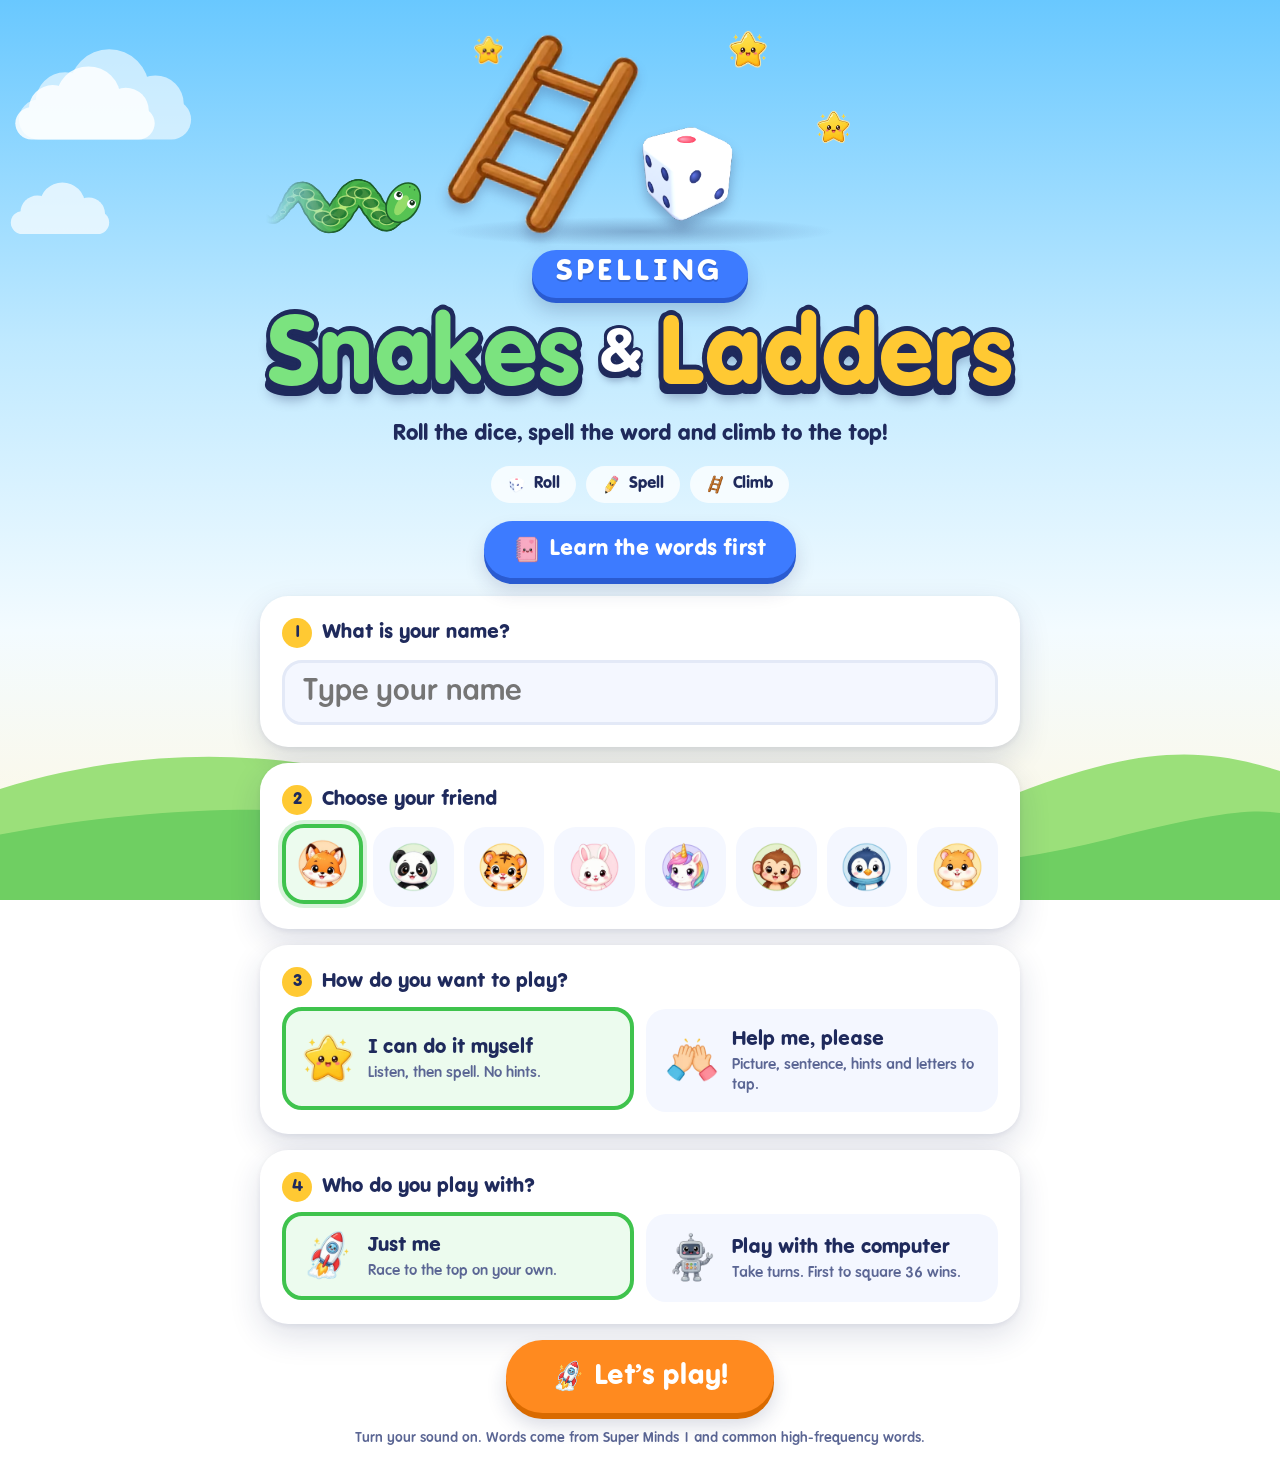
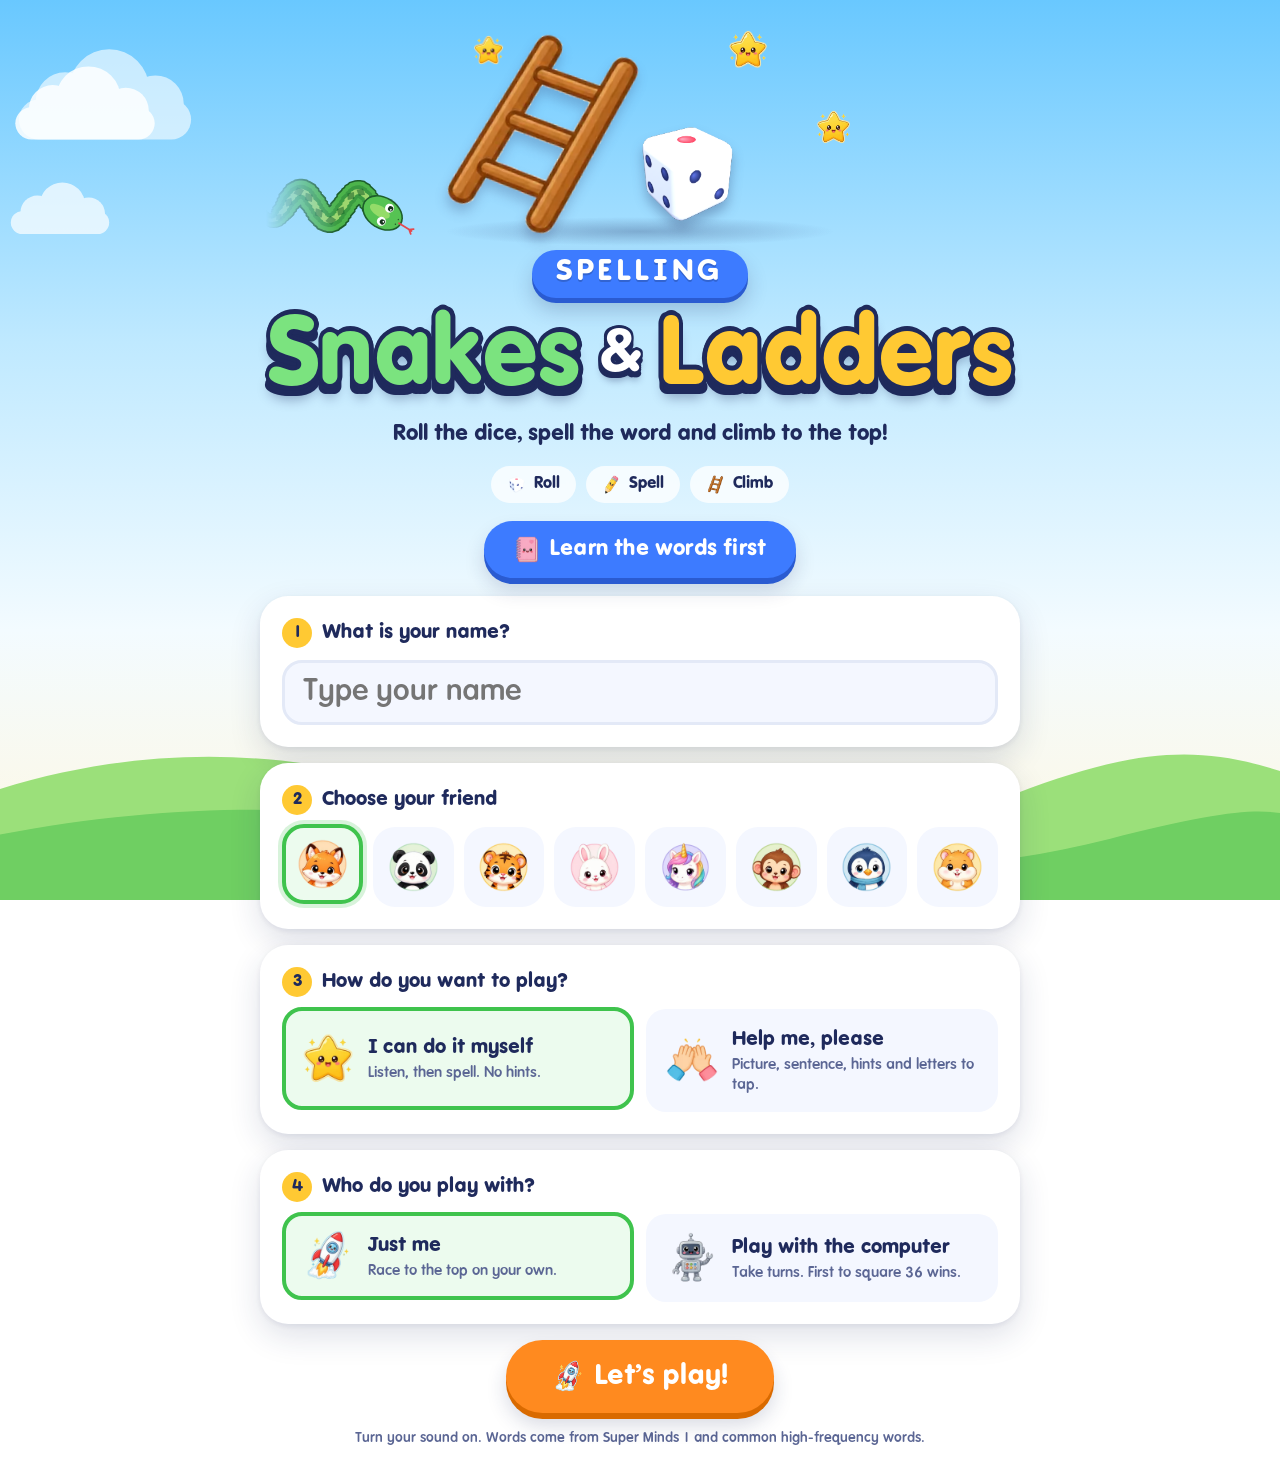
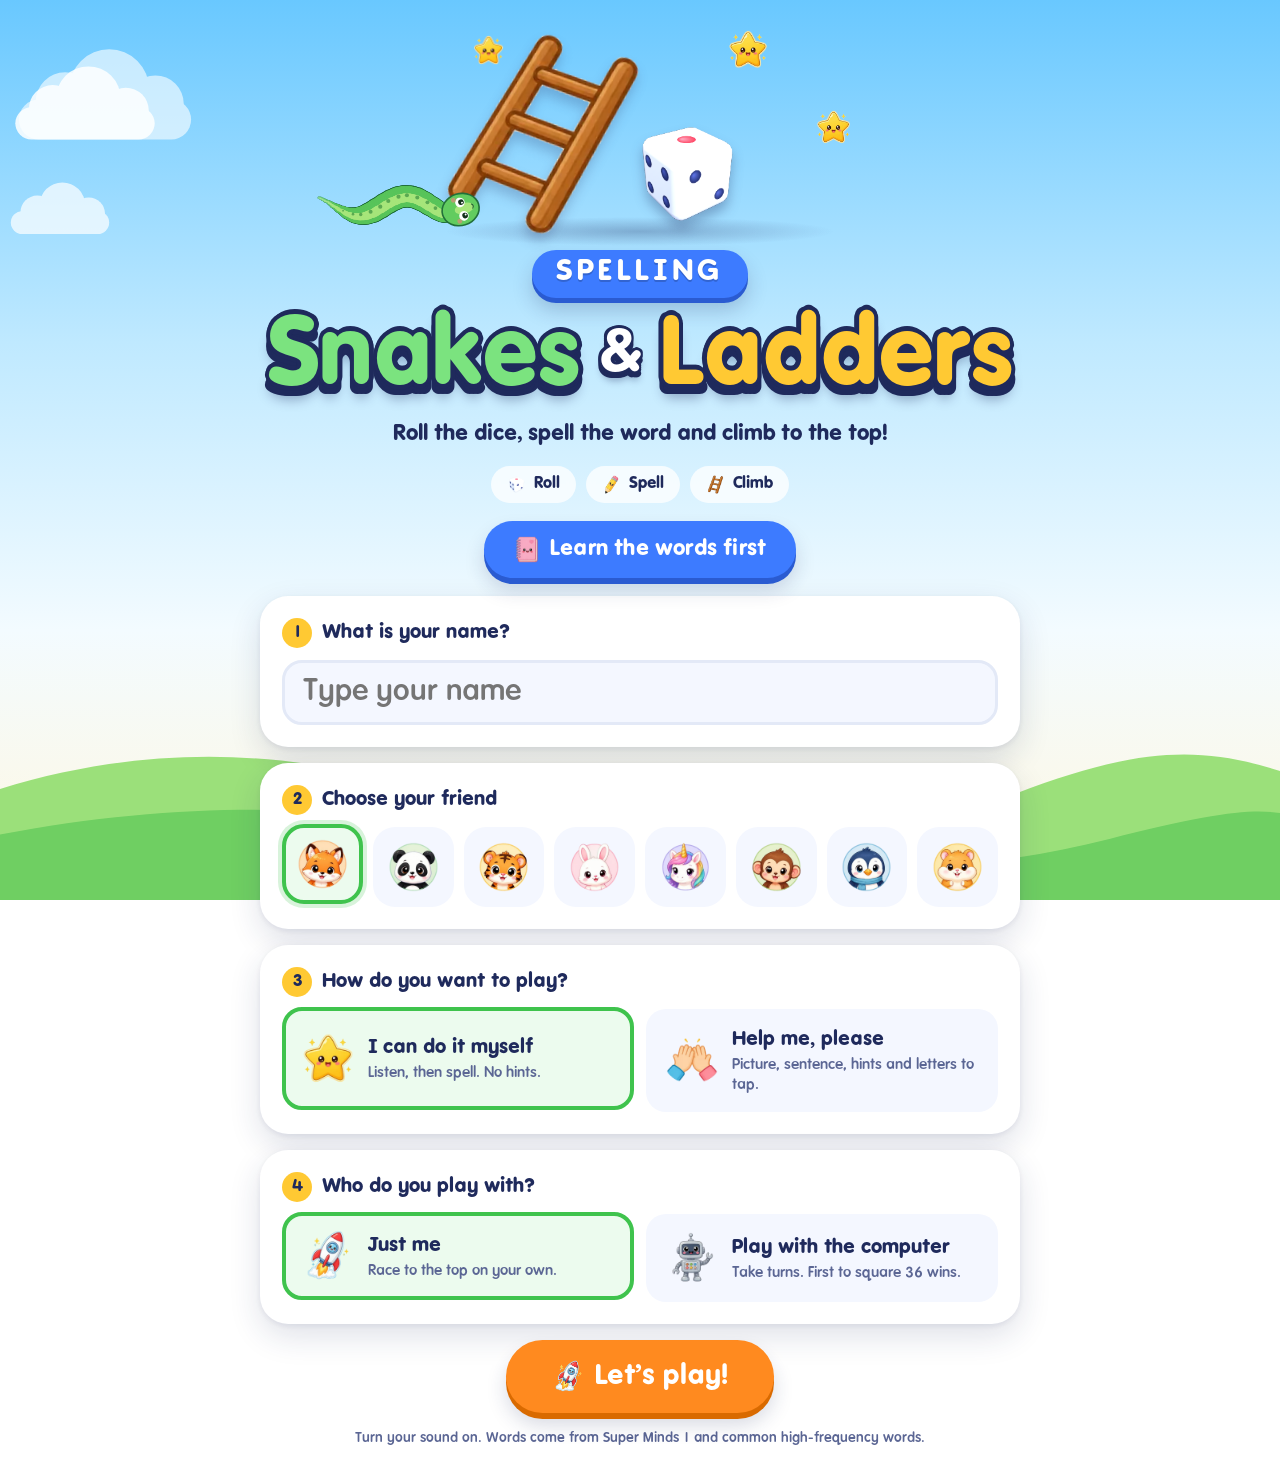
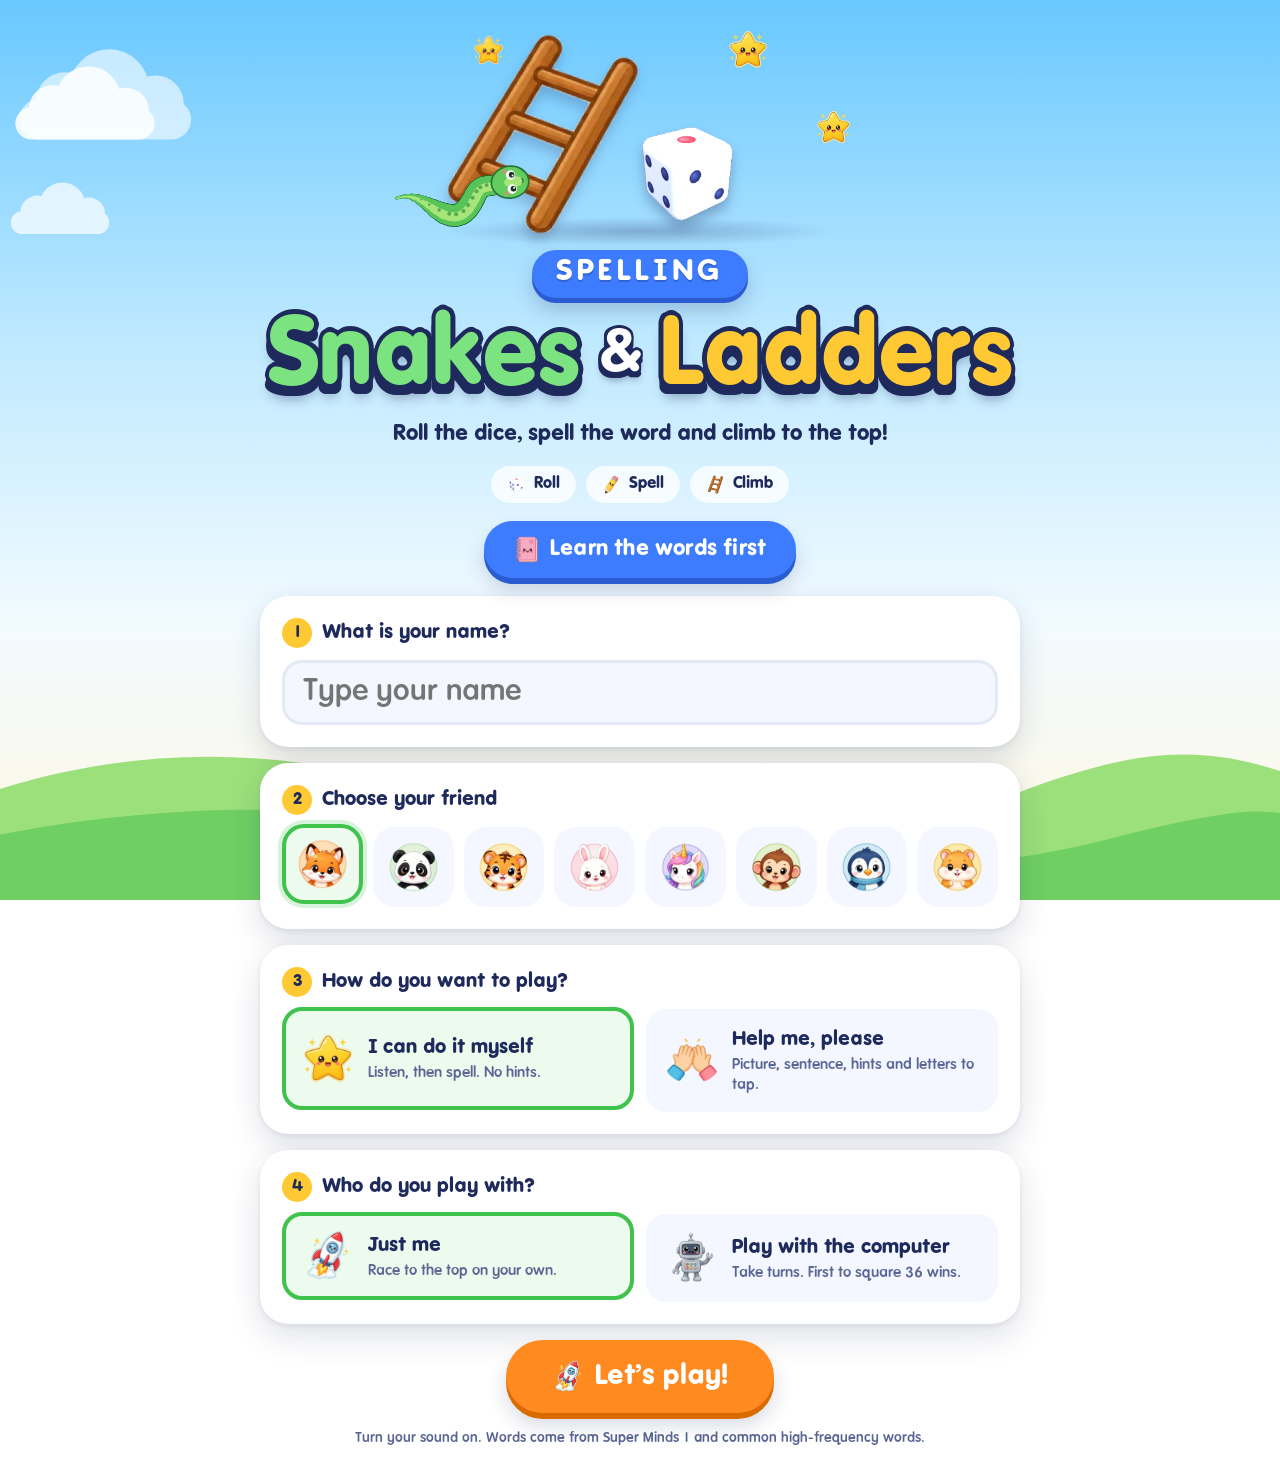
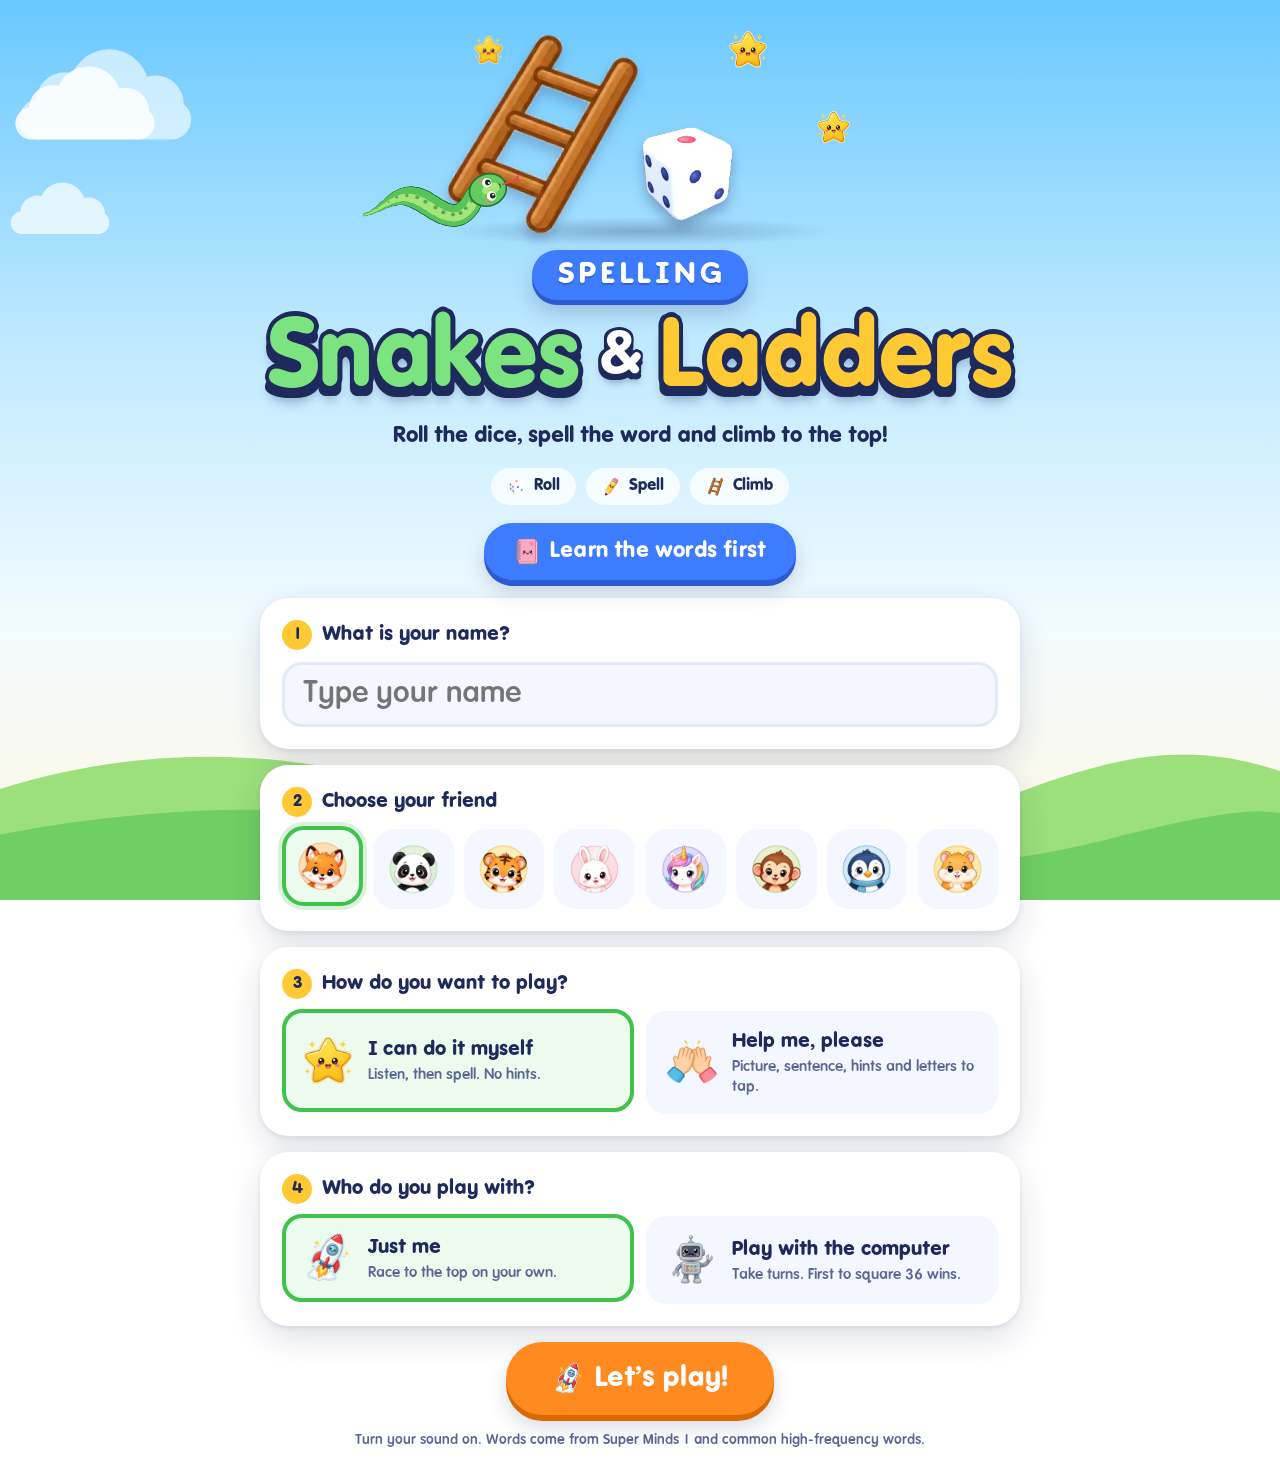
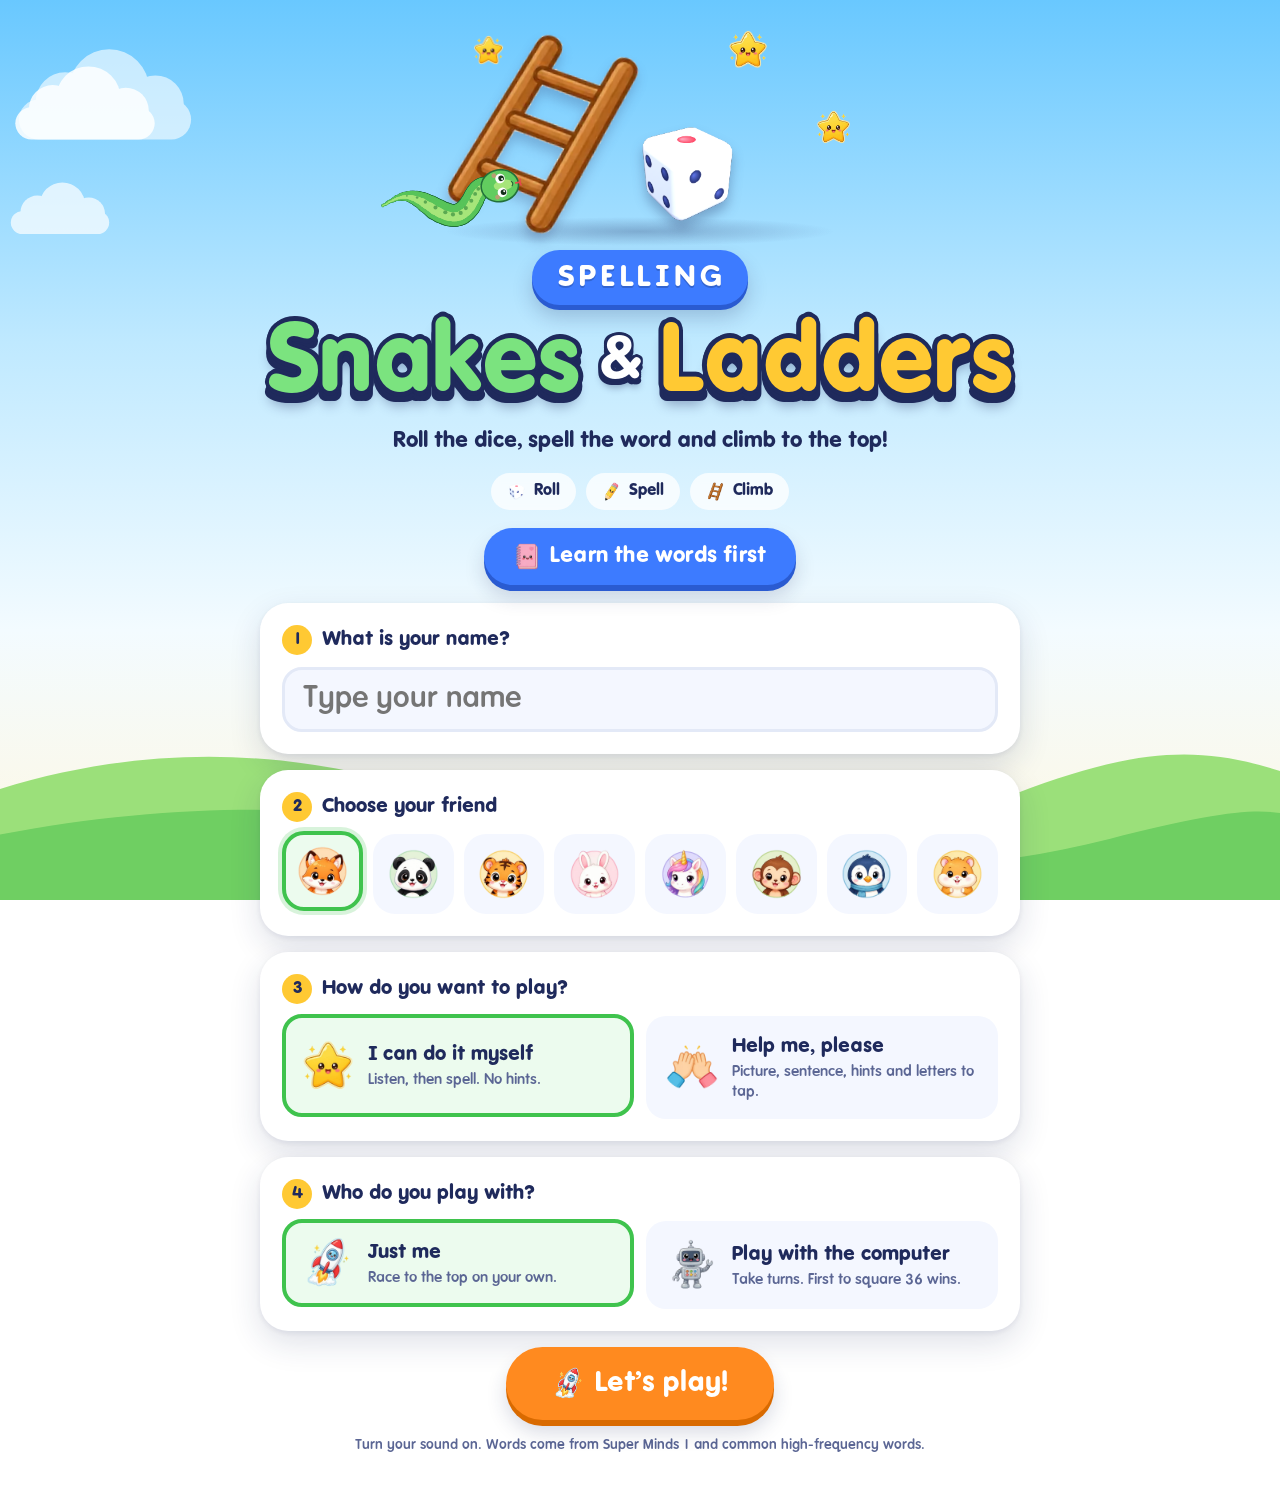
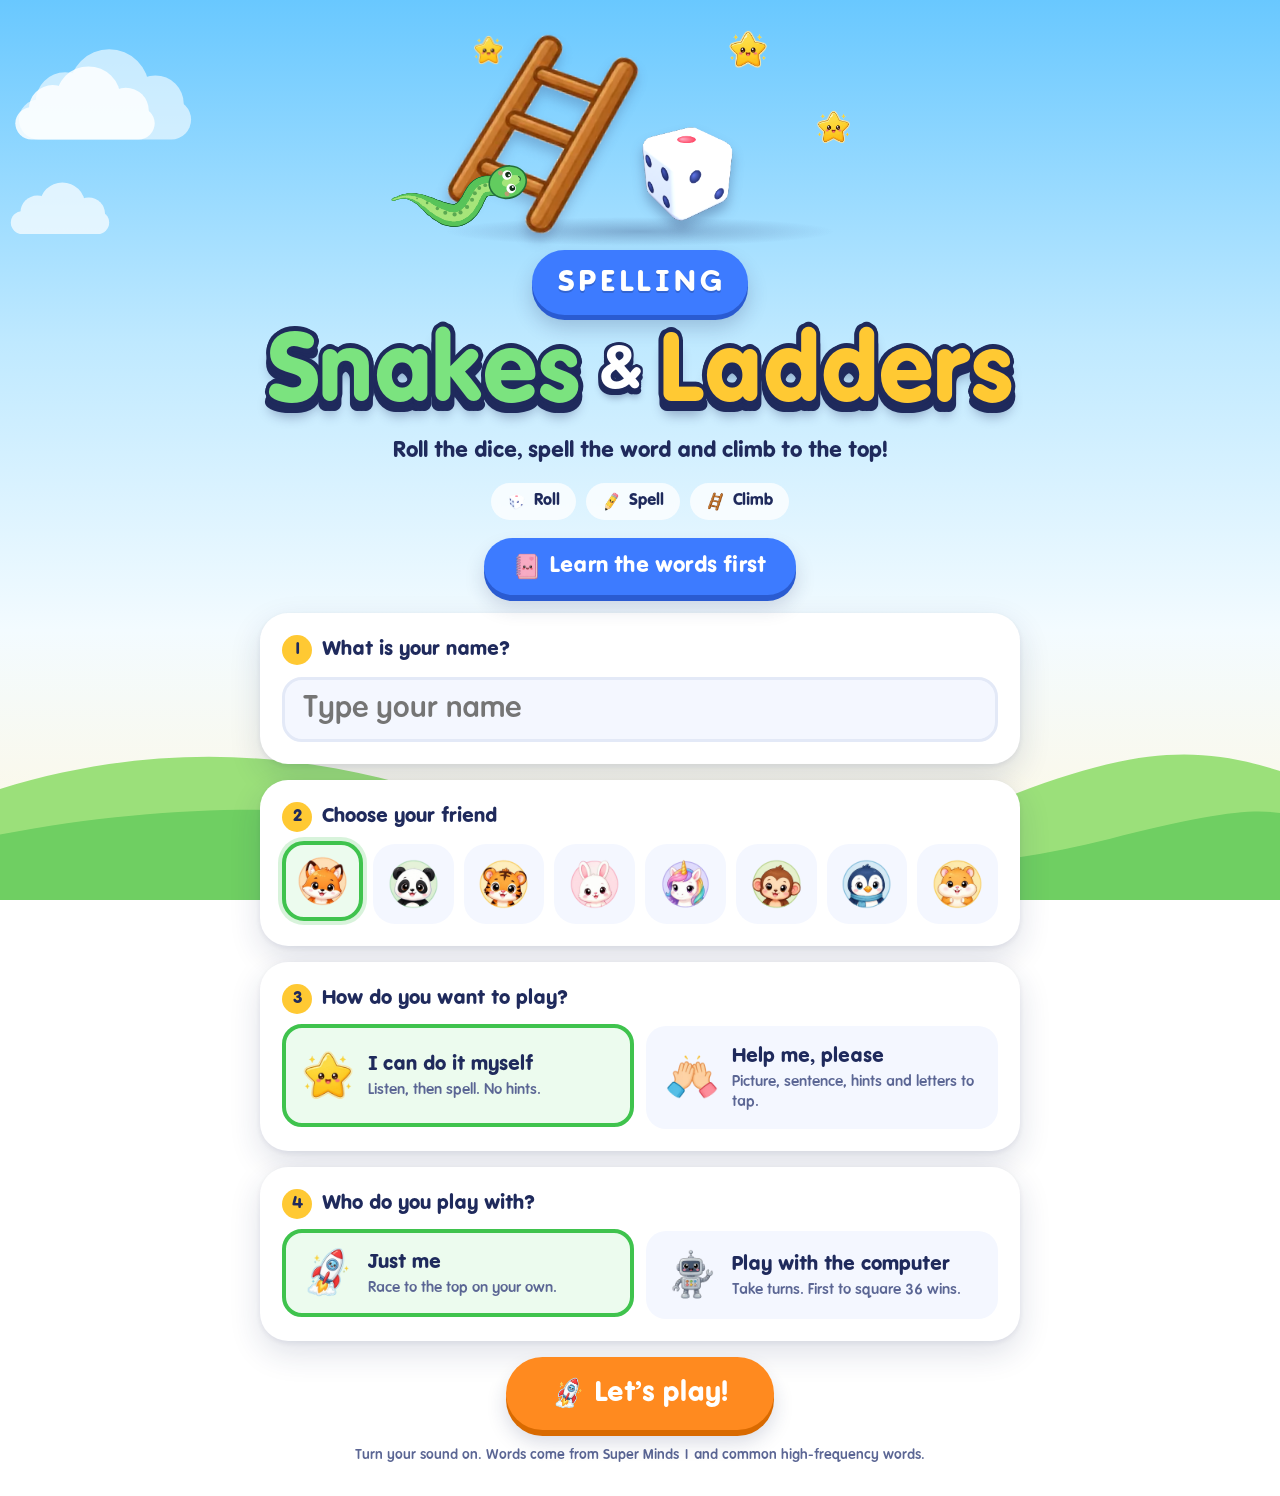
